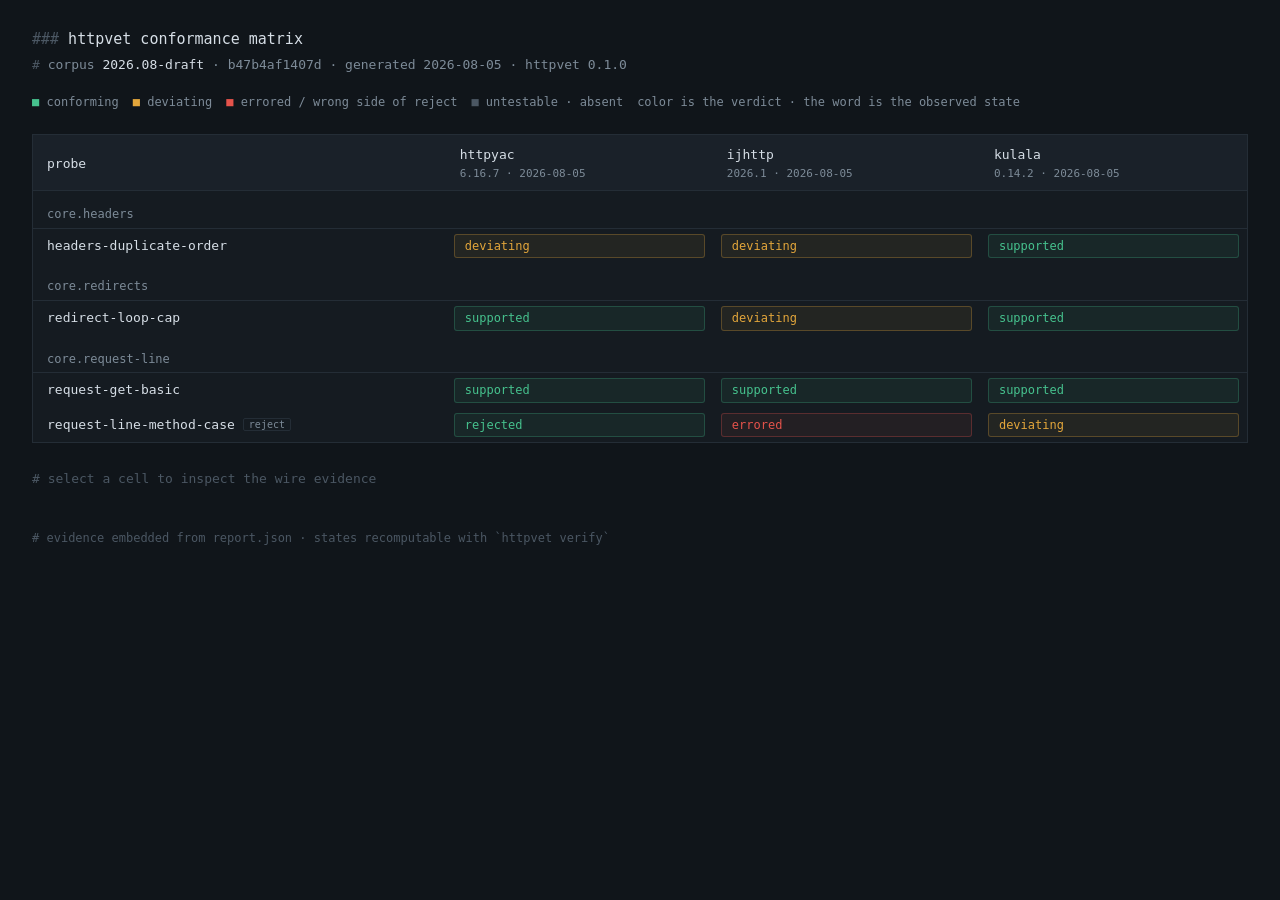
==== index.html @ 627a7621 "Seed results browser: static conformance matrix Generated by 'httpvet matrix' from three client repo" ====
<!doctype html>
<html lang="en">
<head>
<meta charset="utf-8">
<meta name="viewport" content="width=device-width, initial-scale=1">
<title>httpvet · conformance matrix</title>
<style>
  :root {
    --bg: #10151a;
    --panel: #151b21;
    --panel-2: #1a2129;
    --line: #242d36;
    --text: #d6dee6;
    --muted: #7d8b98;
    --faint: #4b5763;
    --ok: #46c28e;
    --warn: #e3a63b;
    --bad: #e5534b;
    --t-method: #8cc7ff;
    --t-target: #c9b3ff;
    --t-hname: #7fd4c1;
    --t-body: #e8c77d;
    --mono: ui-monospace, "SF Mono", SFMono-Regular, Menlo, Consolas, monospace;
  }
  * { box-sizing: border-box; margin: 0; padding: 0; }
  html { background: var(--bg); }
  body {
    font-family: var(--mono);
    font-size: 13px;
    line-height: 1.55;
    color: var(--text);
    padding: 28px 32px 64px;
    max-width: 1280px;
    margin: 0 auto;
  }

  /* masthead speaks .http */
  .mast { margin-bottom: 4px; font-size: 15px; }
  .mast .h { color: var(--faint); }
  .meta { color: var(--muted); margin-bottom: 18px; }
  .meta .h { color: var(--faint); }
  .meta b { color: var(--text); font-weight: 500; }

  .legend { display: flex; flex-wrap: wrap; gap: 14px; color: var(--muted); margin-bottom: 22px; font-size: 12px; }
  .legend .chip::before { content: "■ "; }
  .legend .c-ok::before   { color: var(--ok); }
  .legend .c-warn::before { color: var(--warn); }
  .legend .c-bad::before  { color: var(--bad); }
  .legend .c-mut::before  { color: var(--faint); }

  /* matrix */
  .matrix-wrap { overflow-x: auto; border: 1px solid var(--line); background: var(--panel); }
  table { border-collapse: collapse; width: 100%; min-width: 560px; }
  thead th {
    position: sticky; top: 0; z-index: 2;
    background: var(--panel-2);
    text-align: left; font-weight: 500;
    padding: 10px 14px 8px;
    border-bottom: 1px solid var(--line);
    white-space: nowrap;
  }
  thead .cv { display: block; color: var(--muted); font-weight: 400; font-size: 11px; }
  th.probe-col { width: 34%; }
  tbody th { text-align: left; font-weight: 400; padding: 7px 14px; white-space: nowrap; }
  tr.area th {
    color: var(--muted); font-size: 12px;
    padding-top: 14px; padding-bottom: 4px;
    border-bottom: 1px solid var(--line);
  }
  tr.probe:hover td, tr.probe:hover th { background: var(--panel-2); }
  tr.probe th .tag {
    color: var(--muted); border: 1px solid var(--line);
    font-size: 10px; padding: 0 5px; margin-left: 8px; border-radius: 2px;
    vertical-align: 1px;
  }
  td { padding: 5px 8px; }
  td.absent { color: var(--faint); padding-left: 22px; }

  .cell {
    font: inherit; font-size: 12px;
    background: none; border: 1px solid transparent; border-radius: 3px;
    padding: 2px 10px; cursor: pointer; width: 100%; text-align: left;
  }
  .cell.v-ok   { color: var(--ok);   background: rgba(70,194,142,.07); border-color: rgba(70,194,142,.25); }
  .cell.v-warn { color: var(--warn); background: rgba(227,166,59,.07); border-color: rgba(227,166,59,.28); }
  .cell.v-bad  { color: var(--bad);  background: rgba(229,83,75,.07);  border-color: rgba(229,83,75,.28); }
  .cell.v-mut  { color: var(--muted); border-color: var(--line); }
  .cell:hover { border-color: var(--muted); }
  .cell:focus-visible, .cell.selected { outline: 1.5px solid var(--text); outline-offset: 1px; }

  /* detail */
  #detail { margin-top: 26px; }
  #detail .hint { color: var(--faint); }
  .d-head { font-size: 15px; margin-bottom: 2px; }
  .d-head .h { color: var(--faint); }
  .d-head .st-ok { color: var(--ok); } .d-head .st-warn { color: var(--warn); } .d-head .st-bad { color: var(--bad); }
  .d-meta { color: var(--muted); margin-bottom: 14px; }
  .d-meta .h { color: var(--faint); }
  .d-reason { color: var(--muted); margin-bottom: 12px; }

  .checks { list-style: none; margin-bottom: 16px; }
  .checks li { padding: 1px 0; }
  .checks .ok::before   { content: "✓ "; color: var(--ok); }
  .checks .fail::before { content: "✗ "; color: var(--bad); }
  .checks .anchor { color: var(--text); font-weight: 500; }
  .checks .msg { color: var(--muted); }
  .checks li.fail .msg { color: var(--text); }

  .x-label { color: var(--muted); font-size: 12px; margin: 14px 0 4px; }
  .x-label .dir { color: var(--text); }
  pre.wire {
    background: var(--bg); border: 1px solid var(--line); border-radius: 3px;
    padding: 10px 12px; overflow-x: auto; line-height: 1.5;
    white-space: pre; font-family: var(--mono); font-size: 12.5px;
  }
  pre.wire.rx { color: var(--muted); }
  .k-method  { color: var(--t-method); }
  .k-target  { color: var(--t-target); }
  .k-version { color: var(--muted); }
  .k-hname   { color: var(--t-hname); }
  .k-body    { color: var(--t-body); }
  .ctl { color: var(--faint); }

  details { margin-top: 12px; }
  summary { cursor: pointer; color: var(--muted); font-size: 12px; }
  summary:hover { color: var(--text); }
  details pre {
    background: var(--bg); border: 1px solid var(--line); border-radius: 3px;
    padding: 10px 12px; margin-top: 6px; overflow-x: auto;
    white-space: pre-wrap; word-break: break-word; color: var(--muted); font-size: 12px;
  }
  .notes { color: var(--muted); font-size: 12px; margin-top: 10px; }
  .notes li { list-style: none; }
  .notes li::before { content: "· "; }

  footer { margin-top: 40px; color: var(--faint); font-size: 12px; }

  @media (max-width: 720px) {
    body { padding: 16px 12px 48px; }
    th.probe-col { width: auto; }
  }
  @media (prefers-reduced-motion: no-preference) {
    .cell { transition: border-color .12s ease; }
  }
</style>
</head>
<body>
<header>
  <p class="mast"><span class="h">###</span> httpvet conformance matrix</p>
  <p class="meta"><span class="h">#</span> corpus <b id="m-corpus"></b> · <span id="m-sha"></span> · generated <span id="m-date"></span> · httpvet <span id="m-kit"></span></p>
  <p class="legend">
    <span class="chip c-ok">conforming</span>
    <span class="chip c-warn">deviating</span>
    <span class="chip c-bad">errored / wrong side of reject</span>
    <span class="chip c-mut">untestable · absent</span>
    <span>color is the verdict · the word is the observed state</span>
  </p>
</header>
<main>
  <div class="matrix-wrap"><table id="matrix" aria-label="conformance matrix"></table></div>
  <section id="detail" aria-live="polite">
    <p class="hint"># select a cell to inspect the wire evidence</p>
  </section>
</main>
<footer><span>#</span> evidence embedded from report.json · states recomputable with `httpvet verify`</footer>

<script>const DATA = {"kit":"0.1.0","generated":"2026-08-05","corpus":{"version":"2026.08-draft","sha256":"b47b4af1407d4b408da3e07c4059b8ecf632c9ed716732efb98f47995e09872d"},"clients":[{"id":"httpyac","version":"6.16.7","runDate":"2026-08-05","host":"darwin/arm64"},{"id":"ijhttp","version":"2026.1","runDate":"2026-08-05","host":"darwin/arm64"},{"id":"kulala","version":"0.14.2","runDate":"2026-08-05","host":"darwin/arm64"}],"areas":[{"name":"core.headers","probes":[{"id":"headers-duplicate-order","class":"behavioral","spec":["core.headers#duplicates"],"cells":[{"state":"deviating","ok":false,"exit":0,"durationMs":198,"checks":[{"spec":"core.headers#duplicates","pass":false,"msg":"expected [\"X-Dup\", \"X-DUP\"], got [\"x-dup\"]"},{"spec":"core.headers#duplicates","pass":false,"msg":"expected [\"1\", \"2\"], got [\"2\"]"}],"stdout":"\n1 requests processed (1 succeeded)\n","exchanges":[{"conn":0,"tx":[{"t":"GET","k":"method"},{"t":" "},{"t":"/dup","k":"target"},{"t":" "},{"t":"HTTP/1.1","k":"version"},{"t":"\r\n"},{"t":"user-agent","k":"hname"},{"t":": "},{"t":"httpyac","k":"hvalue"},{"t":"\r\n"},{"t":"x-dup","k":"hname"},{"t":": "},{"t":"2","k":"hvalue"},{"t":"\r\n"},{"t":"accept","k":"hname"},{"t":": "},{"t":"*/*","k":"hvalue"},{"t":"\r\n"},{"t":"accept-encoding","k":"hname"},{"t":": "},{"t":"gzip, deflate, br","k":"hvalue"},{"t":"\r\n"},{"t":"Host","k":"hname"},{"t":": "},{"t":"probe.invalid","k":"hvalue"},{"t":"\r\n"},{"t":"Connection","k":"hname"},{"t":": "},{"t":"keep-alive","k":"hvalue"},{"t":"\r\n\r\n"}],"rx":"HTTP/1.1 200 OK\r\nContent-Type: text/plain\r\nContent-Length: 2\r\nConnection: close\r\n\r\nok"}]},{"state":"deviating","ok":false,"exit":0,"durationMs":2861,"checks":[{"spec":"core.headers#duplicates","pass":false,"msg":"expected [\"X-Dup\", \"X-DUP\"], got [\"X-DUP\"]"},{"spec":"core.headers#duplicates","pass":false,"msg":"expected [\"1\", \"2\"], got [\"2\"]"}],"stdout":"┌─────────────────────────────────────────────────────────────────────────────┐\n│                      Running IntelliJ HTTP Client with                      │\n├────────────────────────┬────────────────────────────────────────────────────┤\n│         Files          │ probe.http                                         │\n├────────────────────────┼────────────────────────────────────────────────────┤\n│   Public Environment   │                                                    │\n├────────────────────────┼────────────────────────────────────────────────────┤\n│  Private Environment   │                                                    │\n└────────────────────────┴────────────────────────────────────────────────────┘\n  0%  ━━━━━━━━━━━━━━━━━━━━━━━━━━━━━━━━━━━━━━━━━━━━━━━           0/1  Running...\rRequest '#1' GET http://probe.invalid/dup\n  0%  ━━━━━━━━━━━━━━━━━━━━━━━━━━━━━━━━━━━━━━━━━━━━━━━           0/1  Running...\r  0%  ━━━━━━━━━━━━━━━━━━━━━━━━━━━━━━━━━━━━━━━━━━━━━━━           0/1  Running...\r  0%  ━━━━━━━━━━━━━━━━━━━━━━━━━━━━━━━━━━━━━━━━━━━━━━━           0/1  Running...\r= request =\u003e\n  0%  ━━━━━━━━━━━━━━━━━━━━━━━━━━━━━━━━━━━━━━━━━━━━━━━           0/1  Running...\rGET http://probe.invalid/dup\nX-Dup: 1\nX-DUP: 2\nUser-Agent: IntelliJ HTTP Client/CLI 2026.1\nAccept-Encoding: br, deflate, gzip, x-gzip\nAccept: */*\n\n###\n  0%  ━━━━━━━━━━━━━━━━━━━━━━━━━━━━━━━━━━━━━━━━━━━━━━━           0/1  Running...\r\u003c= response =\n  0%  ━━━━━━━━━━━━━━━━━━━━━━━━━━━━━━━━━━━━━━━━━━━━━━━           0/1  Running...\rHTTP/1.1 200 OK\nContent-Type: text/plain\nContent-Length: 2\nConnection: close\n  0%  ━━━━━━━━━━━━━━━━━━━━━━━━━━━━━━━━━━━━━━━━━━━━━━━           0/1  Running...\r  0%  ━━━━━━━━━━━━━━━━━━━━━━━━━━━━━━━━━━━━━━━━━━━━━━━           0/1  Running...\rok\n  0%  ━━━━━━━━━━━━━━━━━━━━━━━━━━━━━━━━━━━━━━━━━━━━━━━           0/1  Running...\r  0%  ━━━━━━━━━━━━━━━━━━━━━━━━━━━━━━━━━━━━━━━━━━━━━━━           0/1  Running...\rResponse code: 200 (OK); Time: 250ms (250 ms); Content length: 2 bytes (2 B)\n  0%  ━━━━━━━━━━━━━━━━━━━━━━━━━━━━━━━━━━━━━━━━━━━━━━━           0/1  Running...\r  0%  ━━━━━━━━━━━━━━━━━━━━━━━━━━━━━━━━━━━━━━━━━━━━━━━           0/1  Running...\r\n\n\n1 requests completed, 0 have failed tests\nRUN SUCCESSFUL\n","stderr":"WARNING: A terminally deprecated method in sun.misc.Unsafe has been called\nWARNING: sun.misc.Unsafe::allocateMemory has been called by io.netty.util.internal.PlatformDependent0$2 (file:/opt/homebrew/Caskroom/ijhttp/261.25134.95/ijhttp/lib/netty-common-4.2.0.RC2.jar)\nWARNING: Please consider reporting this to the maintainers of class io.netty.util.internal.PlatformDependent0$2\nWARNING: sun.misc.Unsafe::allocateMemory will be removed in a future release\n","exchanges":[{"conn":0,"tx":[{"t":"GET","k":"method"},{"t":" "},{"t":"/dup","k":"target"},{"t":" "},{"t":"HTTP/1.1","k":"version"},{"t":"\r\n"},{"t":"X-DUP","k":"hname"},{"t":": "},{"t":"2","k":"hvalue"},{"t":"\r\n"},{"t":"User-Agent","k":"hname"},{"t":": "},{"t":"IntelliJ HTTP Client/CLI 2026.1","k":"hvalue"},{"t":"\r\n"},{"t":"Accept-Encoding","k":"hname"},{"t":": "},{"t":"br, deflate, gzip, x-gzip","k":"hvalue"},{"t":"\r\n"},{"t":"Accept","k":"hname"},{"t":": "},{"t":"*/*","k":"hvalue"},{"t":"\r\n"},{"t":"host","k":"hname"},{"t":": "},{"t":"probe.invalid","k":"hvalue"},{"t":"\r\n\r\n"}],"rx":"HTTP/1.1 200 OK\r\nContent-Type: text/plain\r\nContent-Length: 2\r\nConnection: close\r\n\r\nok"}]},{"state":"supported","ok":true,"exit":0,"durationMs":256,"checks":[{"spec":"core.headers#duplicates","pass":true},{"spec":"core.headers#duplicates","pass":true}],"stdout":"Filepath: probe.http\nBlock name: REQUEST_001\nGET http://probe.invalid/dup\nHTTP/1.1 200 · 14ms\n\nHeaders\n────────────\ncontent-type: text/plain\ncontent-length: 2\nconnection: close\n\nResponse body\n─────────────\nok\n","exchanges":[{"conn":0,"tx":[{"t":"GET","k":"method"},{"t":" "},{"t":"/dup","k":"target"},{"t":" "},{"t":"HTTP/1.1","k":"version"},{"t":"\r\n"},{"t":"Host","k":"hname"},{"t":": "},{"t":"probe.invalid","k":"hvalue"},{"t":"\r\n"},{"t":"Accept","k":"hname"},{"t":": "},{"t":"*/*","k":"hvalue"},{"t":"\r\n"},{"t":"X-Dup","k":"hname"},{"t":": "},{"t":"1","k":"hvalue"},{"t":"\r\n"},{"t":"X-DUP","k":"hname"},{"t":": "},{"t":"2","k":"hvalue"},{"t":"\r\n"},{"t":"User-Agent","k":"hname"},{"t":": "},{"t":"kulala-core/0.31.1","k":"hvalue"},{"t":"\r\n\r\n"}],"rx":"HTTP/1.1 200 OK\r\nContent-Type: text/plain\r\nContent-Length: 2\r\nConnection: close\r\n\r\nok"}]}]}]},{"name":"core.redirects","probes":[{"id":"redirect-loop-cap","class":"behavioral","spec":["core.redirects#finite-cap","core.redirects#loop-error"],"cells":[{"state":"supported","ok":true,"exit":10,"durationMs":198,"checks":[{"spec":"core.redirects#finite-cap","pass":true},{"spec":"core.redirects#loop-error","pass":true}],"stdout":"\n---------------------\n\nGET http://probe.invalid/loop\n✖ Redirected 10 times. Aborting. (MaxRedirectsError: Redirected 10 times. Aborting. - Request._onResponseBase (/opt/homebrew/lib/node_modules/httpyac/node_modules/got/dist/source/core/index.js:859:35)\nMaxRedirectsError: Redirected 10 times. Aborting.\n    at Request._onResponseBase (/opt/homebrew/lib/node_modules/httpyac/node_modules/got/dist/source/core/index.js:859:35)\n    at Request._onResponse (/opt/homebrew/lib/node_modules/httpyac/node_modules/got/dist/source/core/index.js:948:24)\n✖ Redirected 10 times. Aborting. (MaxRedirectsError: Redirected 10 times. Aborting. - Request._onResponseBase (/opt/homebrew/lib/node_modules/httpyac/node_modules/got/dist/source/core/index.js:859:35)\nMaxRedirectsError: Redirected 10 times. Aborting.\n    at Request._onResponseBase (/opt/homebrew/lib/node_modules/httpyac/node_modules/got/dist/source/core/index.js:859:35)\n    at Request._onResponse (/opt/homebrew/lib/node_modules/httpyac/node_modules/got/dist/source/core/index.js:948:24)\n\n1 requests processed (1 errored)\n","stderr":"{\n  url: 'http://probe.invalid/loop',\n  protocol: 'HTTP',\n  method: 'GET',\n  headers: { Accept: '*/*', 'User-Agent': 'httpyac' },\n  options: {\n    cookieJar: CookieJar {\n      rejectPublicSuffixes: true,\n      enableLooseMode: false,\n      allowSpecialUseDomain: true,\n      prefixSecurity: 'silent',\n      store: [MemoryCookieStore]\n    },\n    hooks: { beforeRedirect: [Array], beforeRequest: [Array] }\n  },\n  proxy: undefined\n}\n","exchanges":[{"conn":0,"tx":[{"t":"GET","k":"method"},{"t":" "},{"t":"/loop","k":"target"},{"t":" "},{"t":"HTTP/1.1","k":"version"},{"t":"\r\n"},{"t":"user-agent","k":"hname"},{"t":": "},{"t":"httpyac","k":"hvalue"},{"t":"\r\n"},{"t":"accept","k":"hname"},{"t":": "},{"t":"*/*","k":"hvalue"},{"t":"\r\n"},{"t":"accept-encoding","k":"hname"},{"t":": "},{"t":"gzip, deflate, br","k":"hvalue"},{"t":"\r\n"},{"t":"Host","k":"hname"},{"t":": "},{"t":"probe.invalid","k":"hvalue"},{"t":"\r\n"},{"t":"Connection","k":"hname"},{"t":": "},{"t":"keep-alive","k":"hvalue"},{"t":"\r\n\r\n"}],"rx":"HTTP/1.1 302 Found\r\nLocation: http://probe.invalid/loop\r\nContent-Length: 0\r\n\r\n"},{"conn":0,"tx":[{"t":"GET","k":"method"},{"t":" "},{"t":"/loop","k":"target"},{"t":" "},{"t":"HTTP/1.1","k":"version"},{"t":"\r\n"},{"t":"user-agent","k":"hname"},{"t":": "},{"t":"httpyac","k":"hvalue"},{"t":"\r\n"},{"t":"accept","k":"hname"},{"t":": "},{"t":"*/*","k":"hvalue"},{"t":"\r\n"},{"t":"accept-encoding","k":"hname"},{"t":": "},{"t":"gzip, deflate, br","k":"hvalue"},{"t":"\r\n"},{"t":"Host","k":"hname"},{"t":": "},{"t":"probe.invalid","k":"hvalue"},{"t":"\r\n"},{"t":"Connection","k":"hname"},{"t":": "},{"t":"keep-alive","k":"hvalue"},{"t":"\r\n\r\n"}],"rx":"HTTP/1.1 302 Found\r\nLocation: http://probe.invalid/loop\r\nContent-Length: 0\r\n\r\n"},{"conn":0,"tx":[{"t":"GET","k":"method"},{"t":" "},{"t":"/loop","k":"target"},{"t":" "},{"t":"HTTP/1.1","k":"version"},{"t":"\r\n"},{"t":"user-agent","k":"hname"},{"t":": "},{"t":"httpyac","k":"hvalue"},{"t":"\r\n"},{"t":"accept","k":"hname"},{"t":": "},{"t":"*/*","k":"hvalue"},{"t":"\r\n"},{"t":"accept-encoding","k":"hname"},{"t":": "},{"t":"gzip, deflate, br","k":"hvalue"},{"t":"\r\n"},{"t":"Host","k":"hname"},{"t":": "},{"t":"probe.invalid","k":"hvalue"},{"t":"\r\n"},{"t":"Connection","k":"hname"},{"t":": "},{"t":"keep-alive","k":"hvalue"},{"t":"\r\n\r\n"}],"rx":"HTTP/1.1 302 Found\r\nLocation: http://probe.invalid/loop\r\nContent-Length: 0\r\n\r\n"},{"conn":0,"tx":[{"t":"GET","k":"method"},{"t":" "},{"t":"/loop","k":"target"},{"t":" "},{"t":"HTTP/1.1","k":"version"},{"t":"\r\n"},{"t":"user-agent","k":"hname"},{"t":": "},{"t":"httpyac","k":"hvalue"},{"t":"\r\n"},{"t":"accept","k":"hname"},{"t":": "},{"t":"*/*","k":"hvalue"},{"t":"\r\n"},{"t":"accept-encoding","k":"hname"},{"t":": "},{"t":"gzip, deflate, br","k":"hvalue"},{"t":"\r\n"},{"t":"Host","k":"hname"},{"t":": "},{"t":"probe.invalid","k":"hvalue"},{"t":"\r\n"},{"t":"Connection","k":"hname"},{"t":": "},{"t":"keep-alive","k":"hvalue"},{"t":"\r\n\r\n"}],"rx":"HTTP/1.1 302 Found\r\nLocation: http://probe.invalid/loop\r\nContent-Length: 0\r\n\r\n"},{"conn":0,"tx":[{"t":"GET","k":"method"},{"t":" "},{"t":"/loop","k":"target"},{"t":" "},{"t":"HTTP/1.1","k":"version"},{"t":"\r\n"},{"t":"user-agent","k":"hname"},{"t":": "},{"t":"httpyac","k":"hvalue"},{"t":"\r\n"},{"t":"accept","k":"hname"},{"t":": "},{"t":"*/*","k":"hvalue"},{"t":"\r\n"},{"t":"accept-encoding","k":"hname"},{"t":": "},{"t":"gzip, deflate, br","k":"hvalue"},{"t":"\r\n"},{"t":"Host","k":"hname"},{"t":": "},{"t":"probe.invalid","k":"hvalue"},{"t":"\r\n"},{"t":"Connection","k":"hname"},{"t":": "},{"t":"keep-alive","k":"hvalue"},{"t":"\r\n\r\n"}],"rx":"HTTP/1.1 302 Found\r\nLocation: http://probe.invalid/loop\r\nContent-Length: 0\r\n\r\n"},{"conn":0,"tx":[{"t":"GET","k":"method"},{"t":" "},{"t":"/loop","k":"target"},{"t":" "},{"t":"HTTP/1.1","k":"version"},{"t":"\r\n"},{"t":"user-agent","k":"hname"},{"t":": "},{"t":"httpyac","k":"hvalue"},{"t":"\r\n"},{"t":"accept","k":"hname"},{"t":": "},{"t":"*/*","k":"hvalue"},{"t":"\r\n"},{"t":"accept-encoding","k":"hname"},{"t":": "},{"t":"gzip, deflate, br","k":"hvalue"},{"t":"\r\n"},{"t":"Host","k":"hname"},{"t":": "},{"t":"probe.invalid","k":"hvalue"},{"t":"\r\n"},{"t":"Connection","k":"hname"},{"t":": "},{"t":"keep-alive","k":"hvalue"},{"t":"\r\n\r\n"}],"rx":"HTTP/1.1 302 Found\r\nLocation: http://probe.invalid/loop\r\nContent-Length: 0\r\n\r\n"},{"conn":0,"tx":[{"t":"GET","k":"method"},{"t":" "},{"t":"/loop","k":"target"},{"t":" "},{"t":"HTTP/1.1","k":"version"},{"t":"\r\n"},{"t":"user-agent","k":"hname"},{"t":": "},{"t":"httpyac","k":"hvalue"},{"t":"\r\n"},{"t":"accept","k":"hname"},{"t":": "},{"t":"*/*","k":"hvalue"},{"t":"\r\n"},{"t":"accept-encoding","k":"hname"},{"t":": "},{"t":"gzip, deflate, br","k":"hvalue"},{"t":"\r\n"},{"t":"Host","k":"hname"},{"t":": "},{"t":"probe.invalid","k":"hvalue"},{"t":"\r\n"},{"t":"Connection","k":"hname"},{"t":": "},{"t":"keep-alive","k":"hvalue"},{"t":"\r\n\r\n"}],"rx":"HTTP/1.1 302 Found\r\nLocation: http://probe.invalid/loop\r\nContent-Length: 0\r\n\r\n"},{"conn":0,"tx":[{"t":"GET","k":"method"},{"t":" "},{"t":"/loop","k":"target"},{"t":" "},{"t":"HTTP/1.1","k":"version"},{"t":"\r\n"},{"t":"user-agent","k":"hname"},{"t":": "},{"t":"httpyac","k":"hvalue"},{"t":"\r\n"},{"t":"accept","k":"hname"},{"t":": "},{"t":"*/*","k":"hvalue"},{"t":"\r\n"},{"t":"accept-encoding","k":"hname"},{"t":": "},{"t":"gzip, deflate, br","k":"hvalue"},{"t":"\r\n"},{"t":"Host","k":"hname"},{"t":": "},{"t":"probe.invalid","k":"hvalue"},{"t":"\r\n"},{"t":"Connection","k":"hname"},{"t":": "},{"t":"keep-alive","k":"hvalue"},{"t":"\r\n\r\n"}],"rx":"HTTP/1.1 302 Found\r\nLocation: http://probe.invalid/loop\r\nContent-Length: 0\r\n\r\n"},{"conn":0,"tx":[{"t":"GET","k":"method"},{"t":" "},{"t":"/loop","k":"target"},{"t":" "},{"t":"HTTP/1.1","k":"version"},{"t":"\r\n"},{"t":"user-agent","k":"hname"},{"t":": "},{"t":"httpyac","k":"hvalue"},{"t":"\r\n"},{"t":"accept","k":"hname"},{"t":": "},{"t":"*/*","k":"hvalue"},{"t":"\r\n"},{"t":"accept-encoding","k":"hname"},{"t":": "},{"t":"gzip, deflate, br","k":"hvalue"},{"t":"\r\n"},{"t":"Host","k":"hname"},{"t":": "},{"t":"probe.invalid","k":"hvalue"},{"t":"\r\n"},{"t":"Connection","k":"hname"},{"t":": "},{"t":"keep-alive","k":"hvalue"},{"t":"\r\n\r\n"}],"rx":"HTTP/1.1 302 Found\r\nLocation: http://probe.invalid/loop\r\nContent-Length: 0\r\n\r\n"},{"conn":0,"tx":[{"t":"GET","k":"method"},{"t":" "},{"t":"/loop","k":"target"},{"t":" "},{"t":"HTTP/1.1","k":"version"},{"t":"\r\n"},{"t":"user-agent","k":"hname"},{"t":": "},{"t":"httpyac","k":"hvalue"},{"t":"\r\n"},{"t":"accept","k":"hname"},{"t":": "},{"t":"*/*","k":"hvalue"},{"t":"\r\n"},{"t":"accept-encoding","k":"hname"},{"t":": "},{"t":"gzip, deflate, br","k":"hvalue"},{"t":"\r\n"},{"t":"Host","k":"hname"},{"t":": "},{"t":"probe.invalid","k":"hvalue"},{"t":"\r\n"},{"t":"Connection","k":"hname"},{"t":": "},{"t":"keep-alive","k":"hvalue"},{"t":"\r\n\r\n"}],"rx":"HTTP/1.1 302 Found\r\nLocation: http://probe.invalid/loop\r\nContent-Length: 0\r\n\r\n"},{"conn":0,"tx":[{"t":"GET","k":"method"},{"t":" "},{"t":"/loop","k":"target"},{"t":" "},{"t":"HTTP/1.1","k":"version"},{"t":"\r\n"},{"t":"user-agent","k":"hname"},{"t":": "},{"t":"httpyac","k":"hvalue"},{"t":"\r\n"},{"t":"accept","k":"hname"},{"t":": "},{"t":"*/*","k":"hvalue"},{"t":"\r\n"},{"t":"accept-encoding","k":"hname"},{"t":": "},{"t":"gzip, deflate, br","k":"hvalue"},{"t":"\r\n"},{"t":"Host","k":"hname"},{"t":": "},{"t":"probe.invalid","k":"hvalue"},{"t":"\r\n"},{"t":"Connection","k":"hname"},{"t":": "},{"t":"keep-alive","k":"hvalue"},{"t":"\r\n\r\n"}],"rx":"HTTP/1.1 302 Found\r\nLocation: http://probe.invalid/loop\r\nContent-Length: 0\r\n\r\n"}]},{"state":"deviating","ok":false,"exit":0,"durationMs":2765,"checks":[{"spec":"core.redirects#finite-cap","pass":true},{"spec":"core.redirects#loop-error","pass":false,"msg":"condition is false (False)"}],"stdout":"┌─────────────────────────────────────────────────────────────────────────────┐\n│                      Running IntelliJ HTTP Client with                      │\n├────────────────────────┬────────────────────────────────────────────────────┤\n│         Files          │ probe.http                                         │\n├────────────────────────┼────────────────────────────────────────────────────┤\n│   Public Environment   │                                                    │\n├────────────────────────┼────────────────────────────────────────────────────┤\n│  Private Environment   │                                                    │\n└────────────────────────┴────────────────────────────────────────────────────┘\n  0%  ━━━━━━━━━━━━━━━━━━━━━━━━━━━━━━━━━━━━━━━━━━━━━━━           0/1  Running...\rRequest '#1' GET http://probe.invalid/loop\n  0%  ━━━━━━━━━━━━━━━━━━━━━━━━━━━━━━━━━━━━━━━━━━━━━━━           0/1  Running...\r  0%  ━━━━━━━━━━━━━━━━━━━━━━━━━━━━━━━━━━━━━━━━━━━━━━━           0/1  Running...\r  0%  ━━━━━━━━━━━━━━━━━━━━━━━━━━━━━━━━━━━━━━━━━━━━━━━           0/1  Running...\r  0%  ━━━━━━━━━━━━━━━━━━━━━━━━━━━━━━━━━━━━━━━━━━━━━━━           0/1  Running...\r= request =\u003e\n  0%  ━━━━━━━━━━━━━━━━━━━━━━━━━━━━━━━━━━━━━━━━━━━━━━━           0/1  Running...\rGET http://probe.invalid/loop\nUser-Agent: IntelliJ HTTP Client/CLI 2026.1\nAccept-Encoding: br, deflate, gzip, x-gzip\nAccept: */*\n\n###\n  0%  ━━━━━━━━━━━━━━━━━━━━━━━━━━━━━━━━━━━━━━━━━━━━━━━           0/1  Running...\r\u003c= response =\n  0%  ━━━━━━━━━━━━━━━━━━━━━━━━━━━━━━━━━━━━━━━━━━━━━━━           0/1  Running...\rHTTP/1.1 302 Found\nLocation: http://probe.invalid/loop\nContent-Length: 0\n  0%  ━━━━━━━━━━━━━━━━━━━━━━━━━━━━━━━━━━━━━━━━━━━━━━━           0/1  Running...\r  0%  ━━━━━━━━━━━━━━━━━━━━━━━━━━━━━━━━━━━━━━━━━━━━━━━           0/1  Running...\r\u003cResponse body is empty\u003e\n  0%  ━━━━━━━━━━━━━━━━━━━━━━━━━━━━━━━━━━━━━━━━━━━━━━━           0/1  Running...\r  0%  ━━━━━━━━━━━━━━━━━━━━━━━━━━━━━━━━━━━━━━━━━━━━━━━           0/1  Running...\rResponse code: 302 (Found); Time: 208ms (208 ms); Content length: 0 bytes (0 B)\n  0%  ━━━━━━━━━━━━━━━━━━━━━━━━━━━━━━━━━━━━━━━━━━━━━━━           0/1  Running...\r  0%  ━━━━━━━━━━━━━━━━━━━━━━━━━━━━━━━━━━━━━━━━━━━━━━━           0/1  Running...\r\n\n\n1 requests completed, 0 have failed tests\nRUN SUCCESSFUL\n","stderr":"WARNING: A terminally deprecated method in sun.misc.Unsafe has been called\nWARNING: sun.misc.Unsafe::allocateMemory has been called by io.netty.util.internal.PlatformDependent0$2 (file:/opt/homebrew/Caskroom/ijhttp/261.25134.95/ijhttp/lib/netty-common-4.2.0.RC2.jar)\nWARNING: Please consider reporting this to the maintainers of class io.netty.util.internal.PlatformDependent0$2\nWARNING: sun.misc.Unsafe::allocateMemory will be removed in a future release\n","exchanges":[{"conn":0,"tx":[{"t":"GET","k":"method"},{"t":" "},{"t":"/loop","k":"target"},{"t":" "},{"t":"HTTP/1.1","k":"version"},{"t":"\r\n"},{"t":"User-Agent","k":"hname"},{"t":": "},{"t":"IntelliJ HTTP Client/CLI 2026.1","k":"hvalue"},{"t":"\r\n"},{"t":"Accept-Encoding","k":"hname"},{"t":": "},{"t":"br, deflate, gzip, x-gzip","k":"hvalue"},{"t":"\r\n"},{"t":"Accept","k":"hname"},{"t":": "},{"t":"*/*","k":"hvalue"},{"t":"\r\n"},{"t":"host","k":"hname"},{"t":": "},{"t":"probe.invalid","k":"hvalue"},{"t":"\r\n\r\n"}],"rx":"HTTP/1.1 302 Found\r\nLocation: http://probe.invalid/loop\r\nContent-Length: 0\r\n\r\n"},{"conn":0,"tx":[{"t":"GET","k":"method"},{"t":" "},{"t":"/loop","k":"target"},{"t":" "},{"t":"HTTP/1.1","k":"version"},{"t":"\r\n"},{"t":"User-Agent","k":"hname"},{"t":": "},{"t":"IntelliJ HTTP Client/CLI 2026.1","k":"hvalue"},{"t":"\r\n"},{"t":"Accept-Encoding","k":"hname"},{"t":": "},{"t":"br, deflate, gzip, x-gzip","k":"hvalue"},{"t":"\r\n"},{"t":"Accept","k":"hname"},{"t":": "},{"t":"*/*","k":"hvalue"},{"t":"\r\n"},{"t":"host","k":"hname"},{"t":": "},{"t":"probe.invalid","k":"hvalue"},{"t":"\r\n\r\n"}],"rx":"HTTP/1.1 302 Found\r\nLocation: http://probe.invalid/loop\r\nContent-Length: 0\r\n\r\n"},{"conn":0,"tx":[{"t":"GET","k":"method"},{"t":" "},{"t":"/loop","k":"target"},{"t":" "},{"t":"HTTP/1.1","k":"version"},{"t":"\r\n"},{"t":"User-Agent","k":"hname"},{"t":": "},{"t":"IntelliJ HTTP Client/CLI 2026.1","k":"hvalue"},{"t":"\r\n"},{"t":"Accept-Encoding","k":"hname"},{"t":": "},{"t":"br, deflate, gzip, x-gzip","k":"hvalue"},{"t":"\r\n"},{"t":"Accept","k":"hname"},{"t":": "},{"t":"*/*","k":"hvalue"},{"t":"\r\n"},{"t":"host","k":"hname"},{"t":": "},{"t":"probe.invalid","k":"hvalue"},{"t":"\r\n\r\n"}],"rx":"HTTP/1.1 302 Found\r\nLocation: http://probe.invalid/loop\r\nContent-Length: 0\r\n\r\n"},{"conn":0,"tx":[{"t":"GET","k":"method"},{"t":" "},{"t":"/loop","k":"target"},{"t":" "},{"t":"HTTP/1.1","k":"version"},{"t":"\r\n"},{"t":"User-Agent","k":"hname"},{"t":": "},{"t":"IntelliJ HTTP Client/CLI 2026.1","k":"hvalue"},{"t":"\r\n"},{"t":"Accept-Encoding","k":"hname"},{"t":": "},{"t":"br, deflate, gzip, x-gzip","k":"hvalue"},{"t":"\r\n"},{"t":"Accept","k":"hname"},{"t":": "},{"t":"*/*","k":"hvalue"},{"t":"\r\n"},{"t":"host","k":"hname"},{"t":": "},{"t":"probe.invalid","k":"hvalue"},{"t":"\r\n\r\n"}],"rx":"HTTP/1.1 302 Found\r\nLocation: http://probe.invalid/loop\r\nContent-Length: 0\r\n\r\n"},{"conn":0,"tx":[{"t":"GET","k":"method"},{"t":" "},{"t":"/loop","k":"target"},{"t":" "},{"t":"HTTP/1.1","k":"version"},{"t":"\r\n"},{"t":"User-Agent","k":"hname"},{"t":": "},{"t":"IntelliJ HTTP Client/CLI 2026.1","k":"hvalue"},{"t":"\r\n"},{"t":"Accept-Encoding","k":"hname"},{"t":": "},{"t":"br, deflate, gzip, x-gzip","k":"hvalue"},{"t":"\r\n"},{"t":"Accept","k":"hname"},{"t":": "},{"t":"*/*","k":"hvalue"},{"t":"\r\n"},{"t":"host","k":"hname"},{"t":": "},{"t":"probe.invalid","k":"hvalue"},{"t":"\r\n\r\n"}],"rx":"HTTP/1.1 302 Found\r\nLocation: http://probe.invalid/loop\r\nContent-Length: 0\r\n\r\n"},{"conn":0,"tx":[{"t":"GET","k":"method"},{"t":" "},{"t":"/loop","k":"target"},{"t":" "},{"t":"HTTP/1.1","k":"version"},{"t":"\r\n"},{"t":"User-Agent","k":"hname"},{"t":": "},{"t":"IntelliJ HTTP Client/CLI 2026.1","k":"hvalue"},{"t":"\r\n"},{"t":"Accept-Encoding","k":"hname"},{"t":": "},{"t":"br, deflate, gzip, x-gzip","k":"hvalue"},{"t":"\r\n"},{"t":"Accept","k":"hname"},{"t":": "},{"t":"*/*","k":"hvalue"},{"t":"\r\n"},{"t":"host","k":"hname"},{"t":": "},{"t":"probe.invalid","k":"hvalue"},{"t":"\r\n\r\n"}],"rx":"HTTP/1.1 302 Found\r\nLocation: http://probe.invalid/loop\r\nContent-Length: 0\r\n\r\n"},{"conn":0,"tx":[{"t":"GET","k":"method"},{"t":" "},{"t":"/loop","k":"target"},{"t":" "},{"t":"HTTP/1.1","k":"version"},{"t":"\r\n"},{"t":"User-Agent","k":"hname"},{"t":": "},{"t":"IntelliJ HTTP Client/CLI 2026.1","k":"hvalue"},{"t":"\r\n"},{"t":"Accept-Encoding","k":"hname"},{"t":": "},{"t":"br, deflate, gzip, x-gzip","k":"hvalue"},{"t":"\r\n"},{"t":"Accept","k":"hname"},{"t":": "},{"t":"*/*","k":"hvalue"},{"t":"\r\n"},{"t":"host","k":"hname"},{"t":": "},{"t":"probe.invalid","k":"hvalue"},{"t":"\r\n\r\n"}],"rx":"HTTP/1.1 302 Found\r\nLocation: http://probe.invalid/loop\r\nContent-Length: 0\r\n\r\n"},{"conn":0,"tx":[{"t":"GET","k":"method"},{"t":" "},{"t":"/loop","k":"target"},{"t":" "},{"t":"HTTP/1.1","k":"version"},{"t":"\r\n"},{"t":"User-Agent","k":"hname"},{"t":": "},{"t":"IntelliJ HTTP Client/CLI 2026.1","k":"hvalue"},{"t":"\r\n"},{"t":"Accept-Encoding","k":"hname"},{"t":": "},{"t":"br, deflate, gzip, x-gzip","k":"hvalue"},{"t":"\r\n"},{"t":"Accept","k":"hname"},{"t":": "},{"t":"*/*","k":"hvalue"},{"t":"\r\n"},{"t":"host","k":"hname"},{"t":": "},{"t":"probe.invalid","k":"hvalue"},{"t":"\r\n\r\n"}],"rx":"HTTP/1.1 302 Found\r\nLocation: http://probe.invalid/loop\r\nContent-Length: 0\r\n\r\n"},{"conn":0,"tx":[{"t":"GET","k":"method"},{"t":" "},{"t":"/loop","k":"target"},{"t":" "},{"t":"HTTP/1.1","k":"version"},{"t":"\r\n"},{"t":"User-Agent","k":"hname"},{"t":": "},{"t":"IntelliJ HTTP Client/CLI 2026.1","k":"hvalue"},{"t":"\r\n"},{"t":"Accept-Encoding","k":"hname"},{"t":": "},{"t":"br, deflate, gzip, x-gzip","k":"hvalue"},{"t":"\r\n"},{"t":"Accept","k":"hname"},{"t":": "},{"t":"*/*","k":"hvalue"},{"t":"\r\n"},{"t":"host","k":"hname"},{"t":": "},{"t":"probe.invalid","k":"hvalue"},{"t":"\r\n\r\n"}],"rx":"HTTP/1.1 302 Found\r\nLocation: http://probe.invalid/loop\r\nContent-Length: 0\r\n\r\n"},{"conn":0,"tx":[{"t":"GET","k":"method"},{"t":" "},{"t":"/loop","k":"target"},{"t":" "},{"t":"HTTP/1.1","k":"version"},{"t":"\r\n"},{"t":"User-Agent","k":"hname"},{"t":": "},{"t":"IntelliJ HTTP Client/CLI 2026.1","k":"hvalue"},{"t":"\r\n"},{"t":"Accept-Encoding","k":"hname"},{"t":": "},{"t":"br, deflate, gzip, x-gzip","k":"hvalue"},{"t":"\r\n"},{"t":"Accept","k":"hname"},{"t":": "},{"t":"*/*","k":"hvalue"},{"t":"\r\n"},{"t":"host","k":"hname"},{"t":": "},{"t":"probe.invalid","k":"hvalue"},{"t":"\r\n\r\n"}],"rx":"HTTP/1.1 302 Found\r\nLocation: http://probe.invalid/loop\r\nContent-Length: 0\r\n\r\n"},{"conn":0,"tx":[{"t":"GET","k":"method"},{"t":" "},{"t":"/loop","k":"target"},{"t":" "},{"t":"HTTP/1.1","k":"version"},{"t":"\r\n"},{"t":"User-Agent","k":"hname"},{"t":": "},{"t":"IntelliJ HTTP Client/CLI 2026.1","k":"hvalue"},{"t":"\r\n"},{"t":"Accept-Encoding","k":"hname"},{"t":": "},{"t":"br, deflate, gzip, x-gzip","k":"hvalue"},{"t":"\r\n"},{"t":"Accept","k":"hname"},{"t":": "},{"t":"*/*","k":"hvalue"},{"t":"\r\n"},{"t":"host","k":"hname"},{"t":": "},{"t":"probe.invalid","k":"hvalue"},{"t":"\r\n\r\n"}],"rx":"HTTP/1.1 302 Found\r\nLocation: http://probe.invalid/loop\r\nContent-Length: 0\r\n\r\n"},{"conn":0,"tx":[{"t":"GET","k":"method"},{"t":" "},{"t":"/loop","k":"target"},{"t":" "},{"t":"HTTP/1.1","k":"version"},{"t":"\r\n"},{"t":"User-Agent","k":"hname"},{"t":": "},{"t":"IntelliJ HTTP Client/CLI 2026.1","k":"hvalue"},{"t":"\r\n"},{"t":"Accept-Encoding","k":"hname"},{"t":": "},{"t":"br, deflate, gzip, x-gzip","k":"hvalue"},{"t":"\r\n"},{"t":"Accept","k":"hname"},{"t":": "},{"t":"*/*","k":"hvalue"},{"t":"\r\n"},{"t":"host","k":"hname"},{"t":": "},{"t":"probe.invalid","k":"hvalue"},{"t":"\r\n\r\n"}],"rx":"HTTP/1.1 302 Found\r\nLocation: http://probe.invalid/loop\r\nContent-Length: 0\r\n\r\n"},{"conn":0,"tx":[{"t":"GET","k":"method"},{"t":" "},{"t":"/loop","k":"target"},{"t":" "},{"t":"HTTP/1.1","k":"version"},{"t":"\r\n"},{"t":"User-Agent","k":"hname"},{"t":": "},{"t":"IntelliJ HTTP Client/CLI 2026.1","k":"hvalue"},{"t":"\r\n"},{"t":"Accept-Encoding","k":"hname"},{"t":": "},{"t":"br, deflate, gzip, x-gzip","k":"hvalue"},{"t":"\r\n"},{"t":"Accept","k":"hname"},{"t":": "},{"t":"*/*","k":"hvalue"},{"t":"\r\n"},{"t":"host","k":"hname"},{"t":": "},{"t":"probe.invalid","k":"hvalue"},{"t":"\r\n\r\n"}],"rx":"HTTP/1.1 302 Found\r\nLocation: http://probe.invalid/loop\r\nContent-Length: 0\r\n\r\n"},{"conn":0,"tx":[{"t":"GET","k":"method"},{"t":" "},{"t":"/loop","k":"target"},{"t":" "},{"t":"HTTP/1.1","k":"version"},{"t":"\r\n"},{"t":"User-Agent","k":"hname"},{"t":": "},{"t":"IntelliJ HTTP Client/CLI 2026.1","k":"hvalue"},{"t":"\r\n"},{"t":"Accept-Encoding","k":"hname"},{"t":": "},{"t":"br, deflate, gzip, x-gzip","k":"hvalue"},{"t":"\r\n"},{"t":"Accept","k":"hname"},{"t":": "},{"t":"*/*","k":"hvalue"},{"t":"\r\n"},{"t":"host","k":"hname"},{"t":": "},{"t":"probe.invalid","k":"hvalue"},{"t":"\r\n\r\n"}],"rx":"HTTP/1.1 302 Found\r\nLocation: http://probe.invalid/loop\r\nContent-Length: 0\r\n\r\n"},{"conn":0,"tx":[{"t":"GET","k":"method"},{"t":" "},{"t":"/loop","k":"target"},{"t":" "},{"t":"HTTP/1.1","k":"version"},{"t":"\r\n"},{"t":"User-Agent","k":"hname"},{"t":": "},{"t":"IntelliJ HTTP Client/CLI 2026.1","k":"hvalue"},{"t":"\r\n"},{"t":"Accept-Encoding","k":"hname"},{"t":": "},{"t":"br, deflate, gzip, x-gzip","k":"hvalue"},{"t":"\r\n"},{"t":"Accept","k":"hname"},{"t":": "},{"t":"*/*","k":"hvalue"},{"t":"\r\n"},{"t":"host","k":"hname"},{"t":": "},{"t":"probe.invalid","k":"hvalue"},{"t":"\r\n\r\n"}],"rx":"HTTP/1.1 302 Found\r\nLocation: http://probe.invalid/loop\r\nContent-Length: 0\r\n\r\n"},{"conn":0,"tx":[{"t":"GET","k":"method"},{"t":" "},{"t":"/loop","k":"target"},{"t":" "},{"t":"HTTP/1.1","k":"version"},{"t":"\r\n"},{"t":"User-Agent","k":"hname"},{"t":": "},{"t":"IntelliJ HTTP Client/CLI 2026.1","k":"hvalue"},{"t":"\r\n"},{"t":"Accept-Encoding","k":"hname"},{"t":": "},{"t":"br, deflate, gzip, x-gzip","k":"hvalue"},{"t":"\r\n"},{"t":"Accept","k":"hname"},{"t":": "},{"t":"*/*","k":"hvalue"},{"t":"\r\n"},{"t":"host","k":"hname"},{"t":": "},{"t":"probe.invalid","k":"hvalue"},{"t":"\r\n\r\n"}],"rx":"HTTP/1.1 302 Found\r\nLocation: http://probe.invalid/loop\r\nContent-Length: 0\r\n\r\n"},{"conn":0,"tx":[{"t":"GET","k":"method"},{"t":" "},{"t":"/loop","k":"target"},{"t":" "},{"t":"HTTP/1.1","k":"version"},{"t":"\r\n"},{"t":"User-Agent","k":"hname"},{"t":": "},{"t":"IntelliJ HTTP Client/CLI 2026.1","k":"hvalue"},{"t":"\r\n"},{"t":"Accept-Encoding","k":"hname"},{"t":": "},{"t":"br, deflate, gzip, x-gzip","k":"hvalue"},{"t":"\r\n"},{"t":"Accept","k":"hname"},{"t":": "},{"t":"*/*","k":"hvalue"},{"t":"\r\n"},{"t":"host","k":"hname"},{"t":": "},{"t":"probe.invalid","k":"hvalue"},{"t":"\r\n\r\n"}],"rx":"HTTP/1.1 302 Found\r\nLocation: http://probe.invalid/loop\r\nContent-Length: 0\r\n\r\n"},{"conn":0,"tx":[{"t":"GET","k":"method"},{"t":" "},{"t":"/loop","k":"target"},{"t":" "},{"t":"HTTP/1.1","k":"version"},{"t":"\r\n"},{"t":"User-Agent","k":"hname"},{"t":": "},{"t":"IntelliJ HTTP Client/CLI 2026.1","k":"hvalue"},{"t":"\r\n"},{"t":"Accept-Encoding","k":"hname"},{"t":": "},{"t":"br, deflate, gzip, x-gzip","k":"hvalue"},{"t":"\r\n"},{"t":"Accept","k":"hname"},{"t":": "},{"t":"*/*","k":"hvalue"},{"t":"\r\n"},{"t":"host","k":"hname"},{"t":": "},{"t":"probe.invalid","k":"hvalue"},{"t":"\r\n\r\n"}],"rx":"HTTP/1.1 302 Found\r\nLocation: http://probe.invalid/loop\r\nContent-Length: 0\r\n\r\n"},{"conn":0,"tx":[{"t":"GET","k":"method"},{"t":" "},{"t":"/loop","k":"target"},{"t":" "},{"t":"HTTP/1.1","k":"version"},{"t":"\r\n"},{"t":"User-Agent","k":"hname"},{"t":": "},{"t":"IntelliJ HTTP Client/CLI 2026.1","k":"hvalue"},{"t":"\r\n"},{"t":"Accept-Encoding","k":"hname"},{"t":": "},{"t":"br, deflate, gzip, x-gzip","k":"hvalue"},{"t":"\r\n"},{"t":"Accept","k":"hname"},{"t":": "},{"t":"*/*","k":"hvalue"},{"t":"\r\n"},{"t":"host","k":"hname"},{"t":": "},{"t":"probe.invalid","k":"hvalue"},{"t":"\r\n\r\n"}],"rx":"HTTP/1.1 302 Found\r\nLocation: http://probe.invalid/loop\r\nContent-Length: 0\r\n\r\n"},{"conn":0,"tx":[{"t":"GET","k":"method"},{"t":" "},{"t":"/loop","k":"target"},{"t":" "},{"t":"HTTP/1.1","k":"version"},{"t":"\r\n"},{"t":"User-Agent","k":"hname"},{"t":": "},{"t":"IntelliJ HTTP Client/CLI 2026.1","k":"hvalue"},{"t":"\r\n"},{"t":"Accept-Encoding","k":"hname"},{"t":": "},{"t":"br, deflate, gzip, x-gzip","k":"hvalue"},{"t":"\r\n"},{"t":"Accept","k":"hname"},{"t":": "},{"t":"*/*","k":"hvalue"},{"t":"\r\n"},{"t":"host","k":"hname"},{"t":": "},{"t":"probe.invalid","k":"hvalue"},{"t":"\r\n\r\n"}],"rx":"HTTP/1.1 302 Found\r\nLocation: http://probe.invalid/loop\r\nContent-Length: 0\r\n\r\n"},{"conn":0,"tx":[{"t":"GET","k":"method"},{"t":" "},{"t":"/loop","k":"target"},{"t":" "},{"t":"HTTP/1.1","k":"version"},{"t":"\r\n"},{"t":"User-Agent","k":"hname"},{"t":": "},{"t":"IntelliJ HTTP Client/CLI 2026.1","k":"hvalue"},{"t":"\r\n"},{"t":"Accept-Encoding","k":"hname"},{"t":": "},{"t":"br, deflate, gzip, x-gzip","k":"hvalue"},{"t":"\r\n"},{"t":"Accept","k":"hname"},{"t":": "},{"t":"*/*","k":"hvalue"},{"t":"\r\n"},{"t":"host","k":"hname"},{"t":": "},{"t":"probe.invalid","k":"hvalue"},{"t":"\r\n\r\n"}],"rx":"HTTP/1.1 302 Found\r\nLocation: http://probe.invalid/loop\r\nContent-Length: 0\r\n\r\n"},{"conn":0,"tx":[{"t":"GET","k":"method"},{"t":" "},{"t":"/loop","k":"target"},{"t":" "},{"t":"HTTP/1.1","k":"version"},{"t":"\r\n"},{"t":"User-Agent","k":"hname"},{"t":": "},{"t":"IntelliJ HTTP Client/CLI 2026.1","k":"hvalue"},{"t":"\r\n"},{"t":"Accept-Encoding","k":"hname"},{"t":": "},{"t":"br, deflate, gzip, x-gzip","k":"hvalue"},{"t":"\r\n"},{"t":"Accept","k":"hname"},{"t":": "},{"t":"*/*","k":"hvalue"},{"t":"\r\n"},{"t":"host","k":"hname"},{"t":": "},{"t":"probe.invalid","k":"hvalue"},{"t":"\r\n\r\n"}],"rx":"HTTP/1.1 302 Found\r\nLocation: http://probe.invalid/loop\r\nContent-Length: 0\r\n\r\n"},{"conn":0,"tx":[{"t":"GET","k":"method"},{"t":" "},{"t":"/loop","k":"target"},{"t":" "},{"t":"HTTP/1.1","k":"version"},{"t":"\r\n"},{"t":"User-Agent","k":"hname"},{"t":": "},{"t":"IntelliJ HTTP Client/CLI 2026.1","k":"hvalue"},{"t":"\r\n"},{"t":"Accept-Encoding","k":"hname"},{"t":": "},{"t":"br, deflate, gzip, x-gzip","k":"hvalue"},{"t":"\r\n"},{"t":"Accept","k":"hname"},{"t":": "},{"t":"*/*","k":"hvalue"},{"t":"\r\n"},{"t":"host","k":"hname"},{"t":": "},{"t":"probe.invalid","k":"hvalue"},{"t":"\r\n\r\n"}],"rx":"HTTP/1.1 302 Found\r\nLocation: http://probe.invalid/loop\r\nContent-Length: 0\r\n\r\n"},{"conn":0,"tx":[{"t":"GET","k":"method"},{"t":" "},{"t":"/loop","k":"target"},{"t":" "},{"t":"HTTP/1.1","k":"version"},{"t":"\r\n"},{"t":"User-Agent","k":"hname"},{"t":": "},{"t":"IntelliJ HTTP Client/CLI 2026.1","k":"hvalue"},{"t":"\r\n"},{"t":"Accept-Encoding","k":"hname"},{"t":": "},{"t":"br, deflate, gzip, x-gzip","k":"hvalue"},{"t":"\r\n"},{"t":"Accept","k":"hname"},{"t":": "},{"t":"*/*","k":"hvalue"},{"t":"\r\n"},{"t":"host","k":"hname"},{"t":": "},{"t":"probe.invalid","k":"hvalue"},{"t":"\r\n\r\n"}],"rx":"HTTP/1.1 302 Found\r\nLocation: http://probe.invalid/loop\r\nContent-Length: 0\r\n\r\n"},{"conn":0,"tx":[{"t":"GET","k":"method"},{"t":" "},{"t":"/loop","k":"target"},{"t":" "},{"t":"HTTP/1.1","k":"version"},{"t":"\r\n"},{"t":"User-Agent","k":"hname"},{"t":": "},{"t":"IntelliJ HTTP Client/CLI 2026.1","k":"hvalue"},{"t":"\r\n"},{"t":"Accept-Encoding","k":"hname"},{"t":": "},{"t":"br, deflate, gzip, x-gzip","k":"hvalue"},{"t":"\r\n"},{"t":"Accept","k":"hname"},{"t":": "},{"t":"*/*","k":"hvalue"},{"t":"\r\n"},{"t":"host","k":"hname"},{"t":": "},{"t":"probe.invalid","k":"hvalue"},{"t":"\r\n\r\n"}],"rx":"HTTP/1.1 302 Found\r\nLocation: http://probe.invalid/loop\r\nContent-Length: 0\r\n\r\n"},{"conn":0,"tx":[{"t":"GET","k":"method"},{"t":" "},{"t":"/loop","k":"target"},{"t":" "},{"t":"HTTP/1.1","k":"version"},{"t":"\r\n"},{"t":"User-Agent","k":"hname"},{"t":": "},{"t":"IntelliJ HTTP Client/CLI 2026.1","k":"hvalue"},{"t":"\r\n"},{"t":"Accept-Encoding","k":"hname"},{"t":": "},{"t":"br, deflate, gzip, x-gzip","k":"hvalue"},{"t":"\r\n"},{"t":"Accept","k":"hname"},{"t":": "},{"t":"*/*","k":"hvalue"},{"t":"\r\n"},{"t":"host","k":"hname"},{"t":": "},{"t":"probe.invalid","k":"hvalue"},{"t":"\r\n\r\n"}],"rx":"HTTP/1.1 302 Found\r\nLocation: http://probe.invalid/loop\r\nContent-Length: 0\r\n\r\n"}]},{"state":"supported","ok":true,"exit":1,"durationMs":201,"checks":[{"spec":"core.redirects#finite-cap","pass":true},{"spec":"core.redirects#loop-error","pass":true}],"stdout":"Filepath: probe.http\nBlock name: REQUEST_001\nGET REQUEST_001\nError: Maximum redirects (10) exceeded\n","exchanges":[{"conn":0,"tx":[{"t":"GET","k":"method"},{"t":" "},{"t":"/loop","k":"target"},{"t":" "},{"t":"HTTP/1.1","k":"version"},{"t":"\r\n"},{"t":"Host","k":"hname"},{"t":": "},{"t":"probe.invalid","k":"hvalue"},{"t":"\r\n"},{"t":"Accept","k":"hname"},{"t":": "},{"t":"*/*","k":"hvalue"},{"t":"\r\n"},{"t":"User-Agent","k":"hname"},{"t":": "},{"t":"kulala-core/0.31.1","k":"hvalue"},{"t":"\r\n\r\n"}],"rx":"HTTP/1.1 302 Found\r\nLocation: http://probe.invalid/loop\r\nContent-Length: 0\r\n\r\n"},{"conn":1,"tx":[{"t":"GET","k":"method"},{"t":" "},{"t":"/loop","k":"target"},{"t":" "},{"t":"HTTP/1.1","k":"version"},{"t":"\r\n"},{"t":"Host","k":"hname"},{"t":": "},{"t":"probe.invalid","k":"hvalue"},{"t":"\r\n"},{"t":"Accept","k":"hname"},{"t":": "},{"t":"*/*","k":"hvalue"},{"t":"\r\n"},{"t":"User-Agent","k":"hname"},{"t":": "},{"t":"kulala-core/0.31.1","k":"hvalue"},{"t":"\r\n\r\n"}],"rx":"HTTP/1.1 302 Found\r\nLocation: http://probe.invalid/loop\r\nContent-Length: 0\r\n\r\n"},{"conn":2,"tx":[{"t":"GET","k":"method"},{"t":" "},{"t":"/loop","k":"target"},{"t":" "},{"t":"HTTP/1.1","k":"version"},{"t":"\r\n"},{"t":"Host","k":"hname"},{"t":": "},{"t":"probe.invalid","k":"hvalue"},{"t":"\r\n"},{"t":"Accept","k":"hname"},{"t":": "},{"t":"*/*","k":"hvalue"},{"t":"\r\n"},{"t":"User-Agent","k":"hname"},{"t":": "},{"t":"kulala-core/0.31.1","k":"hvalue"},{"t":"\r\n\r\n"}],"rx":"HTTP/1.1 302 Found\r\nLocation: http://probe.invalid/loop\r\nContent-Length: 0\r\n\r\n"},{"conn":3,"tx":[{"t":"GET","k":"method"},{"t":" "},{"t":"/loop","k":"target"},{"t":" "},{"t":"HTTP/1.1","k":"version"},{"t":"\r\n"},{"t":"Host","k":"hname"},{"t":": "},{"t":"probe.invalid","k":"hvalue"},{"t":"\r\n"},{"t":"Accept","k":"hname"},{"t":": "},{"t":"*/*","k":"hvalue"},{"t":"\r\n"},{"t":"User-Agent","k":"hname"},{"t":": "},{"t":"kulala-core/0.31.1","k":"hvalue"},{"t":"\r\n\r\n"}],"rx":"HTTP/1.1 302 Found\r\nLocation: http://probe.invalid/loop\r\nContent-Length: 0\r\n\r\n"},{"conn":4,"tx":[{"t":"GET","k":"method"},{"t":" "},{"t":"/loop","k":"target"},{"t":" "},{"t":"HTTP/1.1","k":"version"},{"t":"\r\n"},{"t":"Host","k":"hname"},{"t":": "},{"t":"probe.invalid","k":"hvalue"},{"t":"\r\n"},{"t":"Accept","k":"hname"},{"t":": "},{"t":"*/*","k":"hvalue"},{"t":"\r\n"},{"t":"User-Agent","k":"hname"},{"t":": "},{"t":"kulala-core/0.31.1","k":"hvalue"},{"t":"\r\n\r\n"}],"rx":"HTTP/1.1 302 Found\r\nLocation: http://probe.invalid/loop\r\nContent-Length: 0\r\n\r\n"},{"conn":5,"tx":[{"t":"GET","k":"method"},{"t":" "},{"t":"/loop","k":"target"},{"t":" "},{"t":"HTTP/1.1","k":"version"},{"t":"\r\n"},{"t":"Host","k":"hname"},{"t":": "},{"t":"probe.invalid","k":"hvalue"},{"t":"\r\n"},{"t":"Accept","k":"hname"},{"t":": "},{"t":"*/*","k":"hvalue"},{"t":"\r\n"},{"t":"User-Agent","k":"hname"},{"t":": "},{"t":"kulala-core/0.31.1","k":"hvalue"},{"t":"\r\n\r\n"}],"rx":"HTTP/1.1 302 Found\r\nLocation: http://probe.invalid/loop\r\nContent-Length: 0\r\n\r\n"},{"conn":6,"tx":[{"t":"GET","k":"method"},{"t":" "},{"t":"/loop","k":"target"},{"t":" "},{"t":"HTTP/1.1","k":"version"},{"t":"\r\n"},{"t":"Host","k":"hname"},{"t":": "},{"t":"probe.invalid","k":"hvalue"},{"t":"\r\n"},{"t":"Accept","k":"hname"},{"t":": "},{"t":"*/*","k":"hvalue"},{"t":"\r\n"},{"t":"User-Agent","k":"hname"},{"t":": "},{"t":"kulala-core/0.31.1","k":"hvalue"},{"t":"\r\n\r\n"}],"rx":"HTTP/1.1 302 Found\r\nLocation: http://probe.invalid/loop\r\nContent-Length: 0\r\n\r\n"},{"conn":7,"tx":[{"t":"GET","k":"method"},{"t":" "},{"t":"/loop","k":"target"},{"t":" "},{"t":"HTTP/1.1","k":"version"},{"t":"\r\n"},{"t":"Host","k":"hname"},{"t":": "},{"t":"probe.invalid","k":"hvalue"},{"t":"\r\n"},{"t":"Accept","k":"hname"},{"t":": "},{"t":"*/*","k":"hvalue"},{"t":"\r\n"},{"t":"User-Agent","k":"hname"},{"t":": "},{"t":"kulala-core/0.31.1","k":"hvalue"},{"t":"\r\n\r\n"}],"rx":"HTTP/1.1 302 Found\r\nLocation: http://probe.invalid/loop\r\nContent-Length: 0\r\n\r\n"},{"conn":8,"tx":[{"t":"GET","k":"method"},{"t":" "},{"t":"/loop","k":"target"},{"t":" "},{"t":"HTTP/1.1","k":"version"},{"t":"\r\n"},{"t":"Host","k":"hname"},{"t":": "},{"t":"probe.invalid","k":"hvalue"},{"t":"\r\n"},{"t":"Accept","k":"hname"},{"t":": "},{"t":"*/*","k":"hvalue"},{"t":"\r\n"},{"t":"User-Agent","k":"hname"},{"t":": "},{"t":"kulala-core/0.31.1","k":"hvalue"},{"t":"\r\n\r\n"}],"rx":"HTTP/1.1 302 Found\r\nLocation: http://probe.invalid/loop\r\nContent-Length: 0\r\n\r\n"},{"conn":9,"tx":[{"t":"GET","k":"method"},{"t":" "},{"t":"/loop","k":"target"},{"t":" "},{"t":"HTTP/1.1","k":"version"},{"t":"\r\n"},{"t":"Host","k":"hname"},{"t":": "},{"t":"probe.invalid","k":"hvalue"},{"t":"\r\n"},{"t":"Accept","k":"hname"},{"t":": "},{"t":"*/*","k":"hvalue"},{"t":"\r\n"},{"t":"User-Agent","k":"hname"},{"t":": "},{"t":"kulala-core/0.31.1","k":"hvalue"},{"t":"\r\n\r\n"}],"rx":"HTTP/1.1 302 Found\r\nLocation: http://probe.invalid/loop\r\nContent-Length: 0\r\n\r\n"},{"conn":10,"tx":[{"t":"GET","k":"method"},{"t":" "},{"t":"/loop","k":"target"},{"t":" "},{"t":"HTTP/1.1","k":"version"},{"t":"\r\n"},{"t":"Host","k":"hname"},{"t":": "},{"t":"probe.invalid","k":"hvalue"},{"t":"\r\n"},{"t":"Accept","k":"hname"},{"t":": "},{"t":"*/*","k":"hvalue"},{"t":"\r\n"},{"t":"User-Agent","k":"hname"},{"t":": "},{"t":"kulala-core/0.31.1","k":"hvalue"},{"t":"\r\n\r\n"}],"rx":"HTTP/1.1 302 Found\r\nLocation: http://probe.invalid/loop\r\nContent-Length: 0\r\n\r\n"}]}]}]},{"name":"core.request-line","probes":[{"id":"request-get-basic","class":"behavioral","spec":["core.request-line#method","core.request-line#target","core.request-line#default-version"],"cells":[{"state":"supported","ok":true,"exit":0,"durationMs":189,"checks":[{"spec":"core.request-line#method","pass":true},{"spec":"core.request-line#target","pass":true},{"spec":"core.request-line#default-version","pass":true},{"spec":"core.headers#emission","pass":true}],"stdout":"\n1 requests processed (1 succeeded)\n","exchanges":[{"conn":0,"tx":[{"t":"GET","k":"method"},{"t":" "},{"t":"/basic","k":"target"},{"t":" "},{"t":"HTTP/1.1","k":"version"},{"t":"\r\n"},{"t":"user-agent","k":"hname"},{"t":": "},{"t":"httpyac","k":"hvalue"},{"t":"\r\n"},{"t":"x-probe","k":"hname"},{"t":": "},{"t":"request-get-basic","k":"hvalue"},{"t":"\r\n"},{"t":"accept","k":"hname"},{"t":": "},{"t":"*/*","k":"hvalue"},{"t":"\r\n"},{"t":"accept-encoding","k":"hname"},{"t":": "},{"t":"gzip, deflate, br","k":"hvalue"},{"t":"\r\n"},{"t":"Host","k":"hname"},{"t":": "},{"t":"probe.invalid","k":"hvalue"},{"t":"\r\n"},{"t":"Connection","k":"hname"},{"t":": "},{"t":"keep-alive","k":"hvalue"},{"t":"\r\n\r\n"}],"rx":"HTTP/1.1 200 OK\r\nContent-Type: text/plain\r\nContent-Length: 2\r\nConnection: close\r\n\r\nok"}]},{"state":"supported","ok":true,"exit":0,"durationMs":2731,"checks":[{"spec":"core.request-line#method","pass":true},{"spec":"core.request-line#target","pass":true},{"spec":"core.request-line#default-version","pass":true},{"spec":"core.headers#emission","pass":true}],"stdout":"┌─────────────────────────────────────────────────────────────────────────────┐\n│                      Running IntelliJ HTTP Client with                      │\n├────────────────────────┬────────────────────────────────────────────────────┤\n│         Files          │ probe.http                                         │\n├────────────────────────┼────────────────────────────────────────────────────┤\n│   Public Environment   │                                                    │\n├────────────────────────┼────────────────────────────────────────────────────┤\n│  Private Environment   │                                                    │\n└────────────────────────┴────────────────────────────────────────────────────┘\n  0%  ━━━━━━━━━━━━━━━━━━━━━━━━━━━━━━━━━━━━━━━━━━━━━━━           0/1  Running...\rRequest '#1' GET http://probe.invalid/basic\n  0%  ━━━━━━━━━━━━━━━━━━━━━━━━━━━━━━━━━━━━━━━━━━━━━━━           0/1  Running...\r  0%  ━━━━━━━━━━━━━━━━━━━━━━━━━━━━━━━━━━━━━━━━━━━━━━━           0/1  Running...\r  0%  ━━━━━━━━━━━━━━━━━━━━━━━━━━━━━━━━━━━━━━━━━━━━━━━           0/1  Running...\r= request =\u003e\n  0%  ━━━━━━━━━━━━━━━━━━━━━━━━━━━━━━━━━━━━━━━━━━━━━━━           0/1  Running...\rGET http://probe.invalid/basic\nX-Probe: request-get-basic\nUser-Agent: IntelliJ HTTP Client/CLI 2026.1\nAccept-Encoding: br, deflate, gzip, x-gzip\nAccept: */*\n\n###\n  0%  ━━━━━━━━━━━━━━━━━━━━━━━━━━━━━━━━━━━━━━━━━━━━━━━           0/1  Running...\r\u003c= response =\n  0%  ━━━━━━━━━━━━━━━━━━━━━━━━━━━━━━━━━━━━━━━━━━━━━━━           0/1  Running...\rHTTP/1.1 200 OK\nContent-Type: text/plain\nContent-Length: 2\nConnection: close\n  0%  ━━━━━━━━━━━━━━━━━━━━━━━━━━━━━━━━━━━━━━━━━━━━━━━           0/1  Running...\r  0%  ━━━━━━━━━━━━━━━━━━━━━━━━━━━━━━━━━━━━━━━━━━━━━━━           0/1  Running...\rok\n  0%  ━━━━━━━━━━━━━━━━━━━━━━━━━━━━━━━━━━━━━━━━━━━━━━━           0/1  Running...\r  0%  ━━━━━━━━━━━━━━━━━━━━━━━━━━━━━━━━━━━━━━━━━━━━━━━           0/1  Running...\rResponse code: 200 (OK); Time: 183ms (183 ms); Content length: 2 bytes (2 B)\n  0%  ━━━━━━━━━━━━━━━━━━━━━━━━━━━━━━━━━━━━━━━━━━━━━━━           0/1  Running...\r  0%  ━━━━━━━━━━━━━━━━━━━━━━━━━━━━━━━━━━━━━━━━━━━━━━━           0/1  Running...\r\n\n\n1 requests completed, 0 have failed tests\nRUN SUCCESSFUL\n","stderr":"WARNING: A terminally deprecated method in sun.misc.Unsafe has been called\nWARNING: sun.misc.Unsafe::allocateMemory has been called by io.netty.util.internal.PlatformDependent0$2 (file:/opt/homebrew/Caskroom/ijhttp/261.25134.95/ijhttp/lib/netty-common-4.2.0.RC2.jar)\nWARNING: Please consider reporting this to the maintainers of class io.netty.util.internal.PlatformDependent0$2\nWARNING: sun.misc.Unsafe::allocateMemory will be removed in a future release\n","exchanges":[{"conn":0,"tx":[{"t":"GET","k":"method"},{"t":" "},{"t":"/basic","k":"target"},{"t":" "},{"t":"HTTP/1.1","k":"version"},{"t":"\r\n"},{"t":"X-Probe","k":"hname"},{"t":": "},{"t":"request-get-basic","k":"hvalue"},{"t":"\r\n"},{"t":"User-Agent","k":"hname"},{"t":": "},{"t":"IntelliJ HTTP Client/CLI 2026.1","k":"hvalue"},{"t":"\r\n"},{"t":"Accept-Encoding","k":"hname"},{"t":": "},{"t":"br, deflate, gzip, x-gzip","k":"hvalue"},{"t":"\r\n"},{"t":"Accept","k":"hname"},{"t":": "},{"t":"*/*","k":"hvalue"},{"t":"\r\n"},{"t":"host","k":"hname"},{"t":": "},{"t":"probe.invalid","k":"hvalue"},{"t":"\r\n\r\n"}],"rx":"HTTP/1.1 200 OK\r\nContent-Type: text/plain\r\nContent-Length: 2\r\nConnection: close\r\n\r\nok"}]},{"state":"supported","ok":true,"exit":0,"durationMs":150,"checks":[{"spec":"core.request-line#method","pass":true},{"spec":"core.request-line#target","pass":true},{"spec":"core.request-line#default-version","pass":true},{"spec":"core.headers#emission","pass":true}],"stdout":"Filepath: probe.http\nBlock name: REQUEST_001\nGET http://probe.invalid/basic\nHTTP/1.1 200 · 11ms\n\nHeaders\n────────────\ncontent-type: text/plain\ncontent-length: 2\nconnection: close\n\nResponse body\n─────────────\nok\n","exchanges":[{"conn":0,"tx":[{"t":"GET","k":"method"},{"t":" "},{"t":"/basic","k":"target"},{"t":" "},{"t":"HTTP/1.1","k":"version"},{"t":"\r\n"},{"t":"Host","k":"hname"},{"t":": "},{"t":"probe.invalid","k":"hvalue"},{"t":"\r\n"},{"t":"Accept","k":"hname"},{"t":": "},{"t":"*/*","k":"hvalue"},{"t":"\r\n"},{"t":"X-Probe","k":"hname"},{"t":": "},{"t":"request-get-basic","k":"hvalue"},{"t":"\r\n"},{"t":"User-Agent","k":"hname"},{"t":": "},{"t":"kulala-core/0.31.1","k":"hvalue"},{"t":"\r\n\r\n"}],"rx":"HTTP/1.1 200 OK\r\nContent-Type: text/plain\r\nContent-Length: 2\r\nConnection: close\r\n\r\nok"}]}]},{"id":"request-line-method-case","class":"reject","spec":["core.request-line#method-case"],"cells":[{"state":"rejected","ok":true,"reason":"matched reject pattern /(?i)invalid url/ (exit 10)","exit":10,"durationMs":184,"checks":[],"stdout":"\n---------------------\n\nGET get http://probe.invalid/\n✖ Invalid URL: get http://probe.invalid/ (TypeError: Invalid URL: get http://127.0.0.1: 50232/ - new URL (node:internal/url:840:25)\nTypeError: Invalid URL: get http://probe.invalid/\n    at new URL (node:internal/url:840:25)\n    at exports.default (/opt/homebrew/lib/node_modules/httpyac/node_modules/got/dist/source/core/utils/options-to-url.js:35:17)\n✖ Invalid URL: get http://probe.invalid/ (TypeError: Invalid URL: get http://127.0.0.1: 50232/ - new URL (node:internal/url:840:25)\nTypeError: Invalid URL: get http://probe.invalid/\n    at new URL (node:internal/url:840:25)\n    at exports.default (/opt/homebrew/lib/node_modules/httpyac/node_modules/got/dist/source/core/utils/options-to-url.js:35:17)\n\n1 requests processed (1 errored)\n","stderr":"{\n  url: 'get http://probe.invalid/',\n  protocol: 'HTTP',\n  method: 'GET',\n  headers: { Accept: '*/*', 'User-Agent': 'httpyac' },\n  options: {\n    cookieJar: CookieJar {\n      rejectPublicSuffixes: true,\n      enableLooseMode: false,\n      allowSpecialUseDomain: true,\n      prefixSecurity: 'silent',\n      store: [MemoryCookieStore]\n    },\n    hooks: { beforeRedirect: [Array], beforeRequest: [Array] }\n  },\n  proxy: undefined\n}\n","exchanges":[]},{"state":"errored","ok":false,"reason":"nonzero exit 1 with no reject pattern matched — refine driver reject_patterns","exit":1,"durationMs":2728,"checks":[],"stdout":"┌─────────────────────────────────────────────────────────────────────────────┐\n│                      Running IntelliJ HTTP Client with                      │\n├────────────────────────┬────────────────────────────────────────────────────┤\n│         Files          │ probe.http                                         │\n├────────────────────────┼────────────────────────────────────────────────────┤\n│   Public Environment   │                                                    │\n├────────────────────────┼────────────────────────────────────────────────────┤\n│  Private Environment   │                                                    │\n└────────────────────────┴────────────────────────────────────────────────────┘\n  0%  ━━━━━━━━━━━━━━━━━━━━━━━━━━━━━━━━━━━━━━━━━━━━━━━           0/1  Running...\rRequest '#1' GET http://get\n  0%  ━━━━━━━━━━━━━━━━━━━━━━━━━━━━━━━━━━━━━━━━━━━━━━━           0/1  Running...\r  0%  ━━━━━━━━━━━━━━━━━━━━━━━━━━━━━━━━━━━━━━━━━━━━━━━           0/1  Running...\r  0%  ━━━━━━━━━━━━━━━━━━━━━━━━━━━━━━━━━━━━━━━━━━━━━━━           0/1  Running...\r\n\n\n1 requests completed, 1 have failed tests\nRUN FAILED\n","stderr":"WARNING: A terminally deprecated method in sun.misc.Unsafe has been called\nWARNING: sun.misc.Unsafe::allocateMemory has been called by io.netty.util.internal.PlatformDependent0$2 (file:/opt/homebrew/Caskroom/ijhttp/261.25134.95/ijhttp/lib/netty-common-4.2.0.RC2.jar)\nWARNING: Please consider reporting this to the maintainers of class io.netty.util.internal.PlatformDependent0$2\nWARNING: sun.misc.Unsafe::allocateMemory will be removed in a future release\nWARN: get: nodename nor servname provided, or not known\njava.net.UnknownHostException: get: nodename nor servname provided, or not known\n\tat java.base/java.net.Inet6AddressImpl.lookupAllHostAddr(Native Method)\n\tat java.base/java.net.Inet6AddressImpl.lookupAllHostAddr(Inet6AddressImpl.java:52)\n\tat java.base/java.net.InetAddress$PlatformResolver.lookupByName(InetAddress.java:1134)\n\tat java.base/java.net.InetAddress.getAddressesFromNameService(InetAddress.java:1712)\n\tat java.base/java.net.InetAddress$NameServiceAddresses.get(InetAddress.java:1060)\n\tat java.base/java.net.InetAddress.getAllByName0(InetAddress.java:1702)\n\tat java.base/java.net.InetAddress.getAllByName(InetAddress.java:1582)\n\tat io.netty.util.internal.SocketUtils$9.run(SocketUtils.java:167)\n\tat io.netty.util.internal.SocketUtils$9.run(SocketUtils.java:164)\n\tat java.base/java.security.AccessController.doPrivileged(AccessController.java:251)\n\tat io.netty.util.internal.SocketUtils.allAddressesByName(SocketUtils.java:164)\n\tat io.netty.resolver.DefaultNameResolver.doResolveAll(DefaultNameResolver.java:50)\n\tat com.intellij.httpClient.execution.impl.engineV2.CustomizedDnsResolverNettyGroup$newResolver$1.doResolveAll(nettyAdapters.kt:131)\n\tat io.netty.resolver.SimpleNameResolver.resolveAll(SimpleNameResolver.java:79)\n\tat io.netty.resolver.SimpleNameResolver.resolveAll(SimpleNameResolver.java:71)\n\tat io.netty.resolver.InetSocketAddressResolver.doResolveAll(InetSocketAddressResolver.java:73)\n\tat io.netty.resolver.InetSocketAddressResolver.doResolveAll(InetSocketAddressResolver.java:31)\n\tat io.netty.resolver.AbstractAddressResolver.resolveAll(AbstractAddressResolver.java:158)\n\tat reactor.netty.transport.TransportConnector.doResolveAndConnect(TransportConnector.java:335)\n\tat reactor.netty.transport.TransportConnector.lambda$connect$6(TransportConnector.java:165)\n\tat reactor.core.publisher.MonoFlatMap$FlatMapMain.onNext(MonoFlatMap.java:132)\n\tat reactor.netty.transport.TransportConnector$MonoChannelPromise._subscribe(TransportConnector.java:638)\n\tat reactor.netty.transport.TransportConnector$MonoChannelPromise.lambda$subscribe$0(TransportConnector.java:550)\n\tat io.netty.util.concurrent.AbstractEventExecutor.runTask(AbstractEventExecutor.java:148)\n\tat io.netty.util.concurrent.AbstractEventExecutor.safeExecute(AbstractEventExecutor.java:141)\n\tat io.netty.util.concurrent.SingleThreadEventExecutor.runAllTasks(SingleThreadEventExecutor.java:521)\n\tat io.netty.channel.SingleThreadIoEventLoop.run(SingleThreadIoEventLoop.java:179)\n\tat io.netty.util.concurrent.SingleThreadEventExecutor$5.run(SingleThreadEventExecutor.java:1123)\n\tat io.netty.util.internal.ThreadExecutorMap$2.run(ThreadExecutorMap.java:74)\n\tat com.intellij.util.concurrency.ChildContext$runInChildContext$1.invoke(propagation.kt:192)\n\tat com.intellij.util.concurrency.ChildContext$runInChildContext$1.invoke(propagation.kt:192)\n\tat com.intellij.util.concurrency.ChildContext.runInChildContext(propagation.kt:198)\n\tat com.intellij.util.concurrency.ChildContext.runInChildContext(propagation.kt:192)\n\tat com.intellij.util.concurrency.ContextRunnable.lambda$run$0(ContextRunnable.java:26)\n\tat com.intellij.concurrency.ThreadContext.resetThreadContext(threadContext.kt:294)\n\tat com.intellij.util.concurrency.ContextRunnable.run(ContextRunnable.java:25)\n\tat com.intellij.util.concurrency.BoundedTaskExecutor.doRun(BoundedTaskExecutor.java:271)\n\tat com.intellij.util.concurrency.BoundedTaskExecutor.access$200(BoundedTaskExecutor.java:44)\n\tat com.intellij.util.concurrency.BoundedTaskExecutor$1.executeFirstTaskAndHelpQueue(BoundedTaskExecutor.java:249)\n\tat com.intellij.util.ConcurrencyUtil.runUnderThreadName(ConcurrencyUtil.java:265)\n\tat com.intellij.util.concurrency.BoundedTaskExecutor$1.run(BoundedTaskExecutor.java:234)\n\tat java.base/java.util.concurrent.ThreadPoolExecutor.runWorker(ThreadPoolExecutor.java:1090)\n\tat java.base/java.util.concurrent.ThreadPoolExecutor$Worker.run(ThreadPoolExecutor.java:614)\n\tat java.base/java.util.concurrent.Executors$PrivilegedThreadFactory$1.run(Executors.java:649)\n\tat java.base/java.lang.Thread.run(Thread.java:1516)\n\rUnable to get response for probe.http#0:\njava.net.UnknownHostException: get: nodename nor servname provided, or not known\n  0%  ━━━━━━━━━━━━━━━━━━━━━━━━━━━━━━━━━━━━━━━━━━━━━━━           0/1  Running...","exchanges":[]},{"state":"deviating","ok":false,"exit":0,"durationMs":148,"checks":[{"spec":"core.request-line#method-case","pass":false,"msg":"expected 0, got 1"},{"spec":"core.request-line#method-case","pass":false,"msg":"condition is false (False)"}],"stdout":"Filepath: probe.http\nBlock name: REQUEST_001\nGET http://probe.invalid/\nHTTP/1.1 200 · 9ms\n\nHeaders\n────────────\ncontent-type: text/plain\ncontent-length: 2\nconnection: close\n\nResponse body\n─────────────\nok\n","exchanges":[{"conn":0,"tx":[{"t":"GET","k":"method"},{"t":" "},{"t":"/","k":"target"},{"t":" "},{"t":"HTTP/1.1","k":"version"},{"t":"\r\n"},{"t":"Host","k":"hname"},{"t":": "},{"t":"probe.invalid","k":"hvalue"},{"t":"\r\n"},{"t":"Accept","k":"hname"},{"t":": "},{"t":"*/*","k":"hvalue"},{"t":"\r\n"},{"t":"User-Agent","k":"hname"},{"t":": "},{"t":"kulala-core/0.31.1","k":"hvalue"},{"t":"\r\n\r\n"}],"rx":"HTTP/1.1 200 OK\r\nContent-Type: text/plain\r\nContent-Length: 2\r\nConnection: close\r\n\r\nok"}]}]}]}]};</script>
<script>
"use strict";

function h(tag, cls, children) {
  const el = document.createElement(tag);
  if (cls) el.className = cls;
  for (const c of children || []) el.append(c);
  return el;
}

function verdict(cell) {
  if (!cell) return "mut";
  if (cell.ok) return "ok";
  if (cell.state === "untestable" || cell.state === "manual") return "mut";
  if (cell.state === "deviating") return "warn";
  return "bad"; // errored, rejected-on-behavioral, supported-on-reject
}

// control bytes render visibly but dim — line endings are test material
function wireText(text) {
  const frag = document.createDocumentFragment();
  let plain = "";
  const flush = () => { if (plain) { frag.append(plain); plain = ""; } };
  for (const ch of text) {
    if (ch === "\r") { flush(); frag.append(h("span", "ctl", ["␍"])); }
    else if (ch === "\n") { flush(); frag.append(h("span", "ctl", ["␊"])); frag.append("\n"); }
    else if (ch < " " && ch !== "\t") {
      flush();
      frag.append(h("span", "ctl", ["\\x" + ch.charCodeAt(0).toString(16).padStart(2, "0")]));
    } else plain += ch;
  }
  flush();
  return frag;
}

function renderMatrix() {
  const table = document.getElementById("matrix");
  const thead = h("thead", "", []);
  const hrow = h("tr", "", [h("th", "probe-col", ["probe"])]);
  for (const c of DATA.clients) {
    hrow.append(h("th", "", [c.id, h("span", "cv", [c.version + " · " + c.runDate])]));
  }
  thead.append(hrow);
  table.append(thead);

  const tbody = h("tbody", "", []);
  for (const area of DATA.areas) {
    const arow = h("tr", "area", []);
    arow.append(Object.assign(h("th", "", [area.name]), {colSpan: DATA.clients.length + 1}));
    tbody.append(arow);
    for (const p of area.probes) {
      const row = h("tr", "probe", []);
      const label = h("th", "", [p.id]);
      if (p.class === "reject") label.append(h("span", "tag", ["reject"]));
      row.append(label);
      p.cells.forEach((cell, i) => {
        if (!cell) { row.append(h("td", "absent", ["—"])); return; }
        const btn = h("button", "cell v-" + verdict(cell), [cell.state]);
        btn.addEventListener("click", () => select(btn, p, i));
        row.append(h("td", "", [btn]));
      });
      tbody.append(row);
    }
  }
  table.append(tbody);
}

let selected = null;

function select(btn, p, clientIdx) {
  if (selected) selected.classList.remove("selected");
  selected = btn;
  btn.classList.add("selected");
  renderDetail(p, p.cells[clientIdx], DATA.clients[clientIdx]);
}

function renderDetail(p, cell, client) {
  const d = document.getElementById("detail");
  d.replaceChildren();
  const v = verdict(cell);

  d.append(h("p", "d-head", [
    h("span", "h", ["### "]), p.id + " @ " + client.id + " " + client.version + " — ",
    h("span", "st-" + v, [cell.state]),
  ]));
  const meta = [p.spec.join(" · "), "exit " + cell.exit,
    cell.exchanges.length + " exchange(s)", (cell.durationMs / 1000).toFixed(2) + "s"];
  if (p.class === "reject") meta.push("reject-class: conformant processors refuse this document");
  if (cell.timedOut) meta.push("timed out; process tree killed");
  d.append(h("p", "d-meta", [h("span", "h", ["# "]), meta.join(" · ")]));
  if (cell.reason) d.append(h("p", "d-reason", [cell.reason]));

  if (cell.checks.length) {
    const ul = h("ul", "checks", []);
    for (const c of cell.checks) {
      ul.append(h("li", c.pass ? "ok" : "fail", [
        h("span", "anchor", [c.spec]), c.msg ? " — " : "", h("span", "msg", [c.msg || ""]),
      ]));
    }
    d.append(ul);
  }

  const renderExchange = (x, i) => {
    const wrap = document.createDocumentFragment();
    wrap.append(h("p", "x-label", [h("span", "dir", ["tx"]), ` · exchange ${i} · connection ${x.conn}`]));
    const tx = h("pre", "wire", []);
    for (const seg of x.tx) {
      if (seg.k) { const s = h("span", "k-" + seg.k, []); s.append(wireText(seg.t)); tx.append(s); }
      else tx.append(wireText(seg.t));
    }
    wrap.append(tx);
    if (x.rx) {
      wrap.append(h("p", "x-label", [h("span", "dir", ["rx"]), " · served by responder"]));
      const rx = h("pre", "wire rx", []);
      rx.append(wireText(x.rx));
      wrap.append(rx);
    }
    return wrap;
  };

  const INLINE = 3;
  cell.exchanges.slice(0, INLINE).forEach((x, i) => d.append(renderExchange(x, i)));
  if (cell.exchanges.length > INLINE) {
    const more = h("details", "", [h("summary", "", [`… ${cell.exchanges.length - INLINE} more exchange(s)`])]);
    cell.exchanges.slice(INLINE).forEach((x, i) => more.append(renderExchange(x, i + INLINE)));
    d.append(more);
  }

  for (const [name, text] of [["client stdout", cell.stdout], ["client stderr", cell.stderr]]) {
    if (!text) continue;
    const det = h("details", "", [h("summary", "", [name]), h("pre", "", [text])]);
    if (!cell.ok) det.open = true;
    d.append(det);
  }

  if (cell.notes && cell.notes.length) {
    d.append(h("ul", "notes", cell.notes.map(n => h("li", "", [n]))));
  }
  d.scrollIntoView({block: "nearest", behavior: "auto"});
}

document.addEventListener("keydown", e => {
  if (e.key === "Escape" && selected) {
    selected.classList.remove("selected");
    selected = null;
    const d = document.getElementById("detail");
    d.replaceChildren(h("p", "hint", ["# select a cell to inspect the wire evidence"]));
  }
});

document.getElementById("m-corpus").textContent = DATA.corpus.version;
document.getElementById("m-sha").textContent = DATA.corpus.sha256.slice(0, 12);
document.getElementById("m-date").textContent = DATA.generated;
document.getElementById("m-kit").textContent = DATA.kit;
renderMatrix();
</script>
</body>
</html>
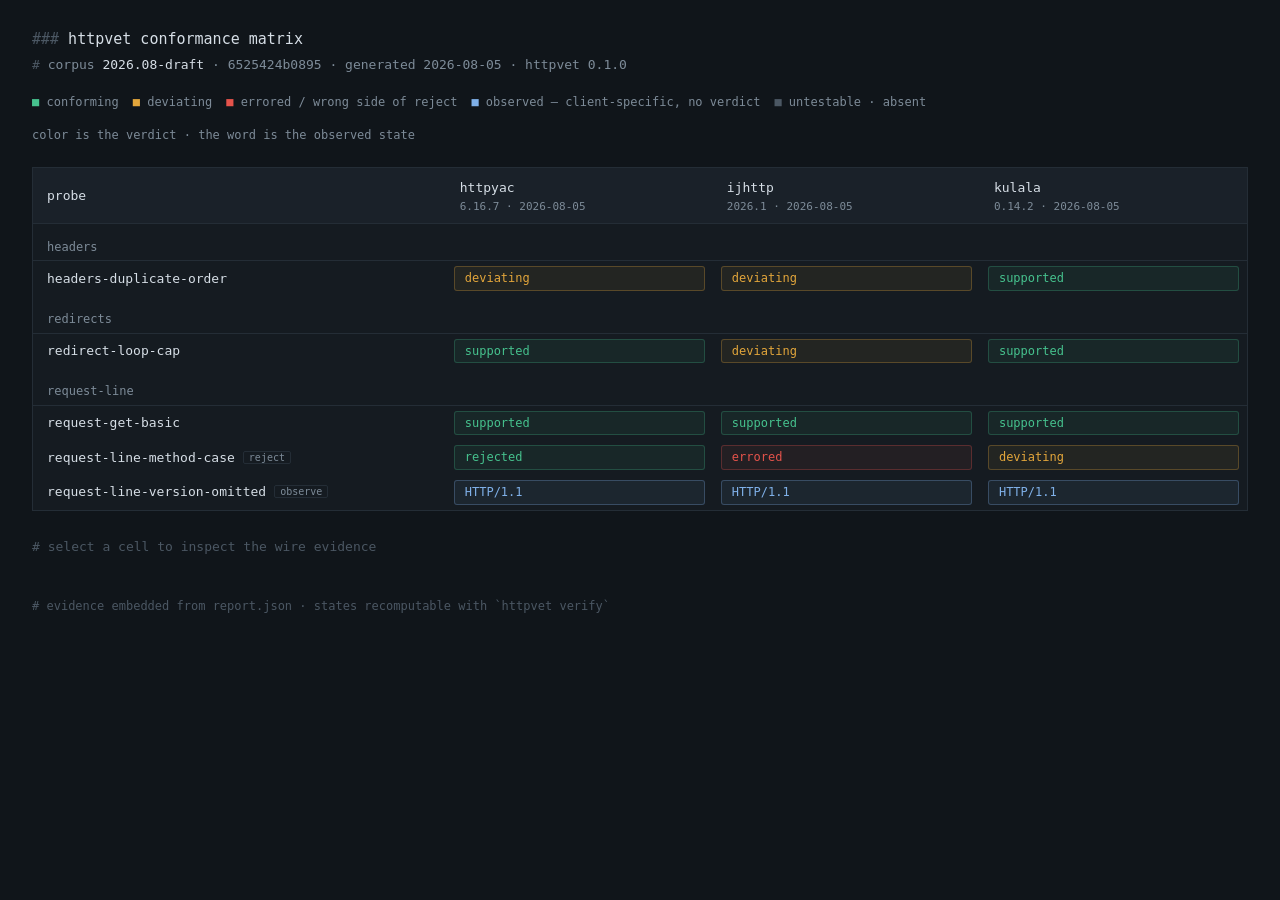
==== commit be875e17: "Regenerate matrix: flat anchors, observe probe added Co-Authored-By: Claude Fable 5 <noreply@anthrop" ====
--- a/index.html
+++ b/index.html
@@ -16,6 +16,7 @@
     --ok: #46c28e;
     --warn: #e3a63b;
     --bad: #e5534b;
+    --info: #7fb0e8;
     --t-method: #8cc7ff;
     --t-target: #c9b3ff;
     --t-hname: #7fd4c1;
@@ -46,6 +47,7 @@
   .legend .c-ok::before   { color: var(--ok); }
   .legend .c-warn::before { color: var(--warn); }
   .legend .c-bad::before  { color: var(--bad); }
+  .legend .c-info::before { color: var(--info); }
   .legend .c-mut::before  { color: var(--faint); }
 
   /* matrix */
@@ -84,6 +86,7 @@
   .cell.v-ok   { color: var(--ok);   background: rgba(70,194,142,.07); border-color: rgba(70,194,142,.25); }
   .cell.v-warn { color: var(--warn); background: rgba(227,166,59,.07); border-color: rgba(227,166,59,.28); }
   .cell.v-bad  { color: var(--bad);  background: rgba(229,83,75,.07);  border-color: rgba(229,83,75,.28); }
+  .cell.v-info { color: var(--info); background: rgba(127,176,232,.07); border-color: rgba(127,176,232,.28); }
   .cell.v-mut  { color: var(--muted); border-color: var(--line); }
   .cell:hover { border-color: var(--muted); }
   .cell:focus-visible, .cell.selected { outline: 1.5px solid var(--text); outline-offset: 1px; }
@@ -93,7 +96,7 @@
   #detail .hint { color: var(--faint); }
   .d-head { font-size: 15px; margin-bottom: 2px; }
   .d-head .h { color: var(--faint); }
-  .d-head .st-ok { color: var(--ok); } .d-head .st-warn { color: var(--warn); } .d-head .st-bad { color: var(--bad); }
+  .d-head .st-ok { color: var(--ok); } .d-head .st-warn { color: var(--warn); } .d-head .st-bad { color: var(--bad); } .d-head .st-info { color: var(--info); }
   .d-meta { color: var(--muted); margin-bottom: 14px; }
   .d-meta .h { color: var(--faint); }
   .d-reason { color: var(--muted); margin-bottom: 12px; }
@@ -102,9 +105,11 @@
   .checks li { padding: 1px 0; }
   .checks .ok::before   { content: "✓ "; color: var(--ok); }
   .checks .fail::before { content: "✗ "; color: var(--bad); }
+  .checks .obs::before  { content: "→ "; color: var(--info); }
   .checks .anchor { color: var(--text); font-weight: 500; }
   .checks .msg { color: var(--muted); }
   .checks li.fail .msg { color: var(--text); }
+  .checks li.obs .msg { color: var(--info); font-weight: 500; }
 
   .x-label { color: var(--muted); font-size: 12px; margin: 14px 0 4px; }
   .x-label .dir { color: var(--text); }
@@ -152,6 +157,7 @@
     <span class="chip c-ok">conforming</span>
     <span class="chip c-warn">deviating</span>
     <span class="chip c-bad">errored / wrong side of reject</span>
+    <span class="chip c-info">observed — client-specific, no verdict</span>
     <span class="chip c-mut">untestable · absent</span>
     <span>color is the verdict · the word is the observed state</span>
   </p>
@@ -164,7 +170,7 @@
 </main>
 <footer><span>#</span> evidence embedded from report.json · states recomputable with `httpvet verify`</footer>
 
-<script>const DATA = {"kit":"0.1.0","generated":"2026-08-05","corpus":{"version":"2026.08-draft","sha256":"b47b4af1407d4b408da3e07c4059b8ecf632c9ed716732efb98f47995e09872d"},"clients":[{"id":"httpyac","version":"6.16.7","runDate":"2026-08-05","host":"darwin/arm64"},{"id":"ijhttp","version":"2026.1","runDate":"2026-08-05","host":"darwin/arm64"},{"id":"kulala","version":"0.14.2","runDate":"2026-08-05","host":"darwin/arm64"}],"areas":[{"name":"core.headers","probes":[{"id":"headers-duplicate-order","class":"behavioral","spec":["core.headers#duplicates"],"cells":[{"state":"deviating","ok":false,"exit":0,"durationMs":198,"checks":[{"spec":"core.headers#duplicates","pass":false,"msg":"expected [\"X-Dup\", \"X-DUP\"], got [\"x-dup\"]"},{"spec":"core.headers#duplicates","pass":false,"msg":"expected [\"1\", \"2\"], got [\"2\"]"}],"stdout":"\n1 requests processed (1 succeeded)\n","exchanges":[{"conn":0,"tx":[{"t":"GET","k":"method"},{"t":" "},{"t":"/dup","k":"target"},{"t":" "},{"t":"HTTP/1.1","k":"version"},{"t":"\r\n"},{"t":"user-agent","k":"hname"},{"t":": "},{"t":"httpyac","k":"hvalue"},{"t":"\r\n"},{"t":"x-dup","k":"hname"},{"t":": "},{"t":"2","k":"hvalue"},{"t":"\r\n"},{"t":"accept","k":"hname"},{"t":": "},{"t":"*/*","k":"hvalue"},{"t":"\r\n"},{"t":"accept-encoding","k":"hname"},{"t":": "},{"t":"gzip, deflate, br","k":"hvalue"},{"t":"\r\n"},{"t":"Host","k":"hname"},{"t":": "},{"t":"probe.invalid","k":"hvalue"},{"t":"\r\n"},{"t":"Connection","k":"hname"},{"t":": "},{"t":"keep-alive","k":"hvalue"},{"t":"\r\n\r\n"}],"rx":"HTTP/1.1 200 OK\r\nContent-Type: text/plain\r\nContent-Length: 2\r\nConnection: close\r\n\r\nok"}]},{"state":"deviating","ok":false,"exit":0,"durationMs":2861,"checks":[{"spec":"core.headers#duplicates","pass":false,"msg":"expected [\"X-Dup\", \"X-DUP\"], got [\"X-DUP\"]"},{"spec":"core.headers#duplicates","pass":false,"msg":"expected [\"1\", \"2\"], got [\"2\"]"}],"stdout":"┌─────────────────────────────────────────────────────────────────────────────┐\n│                      Running IntelliJ HTTP Client with                      │\n├────────────────────────┬────────────────────────────────────────────────────┤\n│         Files          │ probe.http                                         │\n├────────────────────────┼────────────────────────────────────────────────────┤\n│   Public Environment   │                                                    │\n├────────────────────────┼────────────────────────────────────────────────────┤\n│  Private Environment   │                                                    │\n└────────────────────────┴────────────────────────────────────────────────────┘\n  0%  ━━━━━━━━━━━━━━━━━━━━━━━━━━━━━━━━━━━━━━━━━━━━━━━           0/1  Running...\rRequest '#1' GET http://probe.invalid/dup\n  0%  ━━━━━━━━━━━━━━━━━━━━━━━━━━━━━━━━━━━━━━━━━━━━━━━           0/1  Running...\r  0%  ━━━━━━━━━━━━━━━━━━━━━━━━━━━━━━━━━━━━━━━━━━━━━━━           0/1  Running...\r  0%  ━━━━━━━━━━━━━━━━━━━━━━━━━━━━━━━━━━━━━━━━━━━━━━━           0/1  Running...\r= request =\u003e\n  0%  ━━━━━━━━━━━━━━━━━━━━━━━━━━━━━━━━━━━━━━━━━━━━━━━           0/1  Running...\rGET http://probe.invalid/dup\nX-Dup: 1\nX-DUP: 2\nUser-Agent: IntelliJ HTTP Client/CLI 2026.1\nAccept-Encoding: br, deflate, gzip, x-gzip\nAccept: */*\n\n###\n  0%  ━━━━━━━━━━━━━━━━━━━━━━━━━━━━━━━━━━━━━━━━━━━━━━━           0/1  Running...\r\u003c= response =\n  0%  ━━━━━━━━━━━━━━━━━━━━━━━━━━━━━━━━━━━━━━━━━━━━━━━           0/1  Running...\rHTTP/1.1 200 OK\nContent-Type: text/plain\nContent-Length: 2\nConnection: close\n  0%  ━━━━━━━━━━━━━━━━━━━━━━━━━━━━━━━━━━━━━━━━━━━━━━━           0/1  Running...\r  0%  ━━━━━━━━━━━━━━━━━━━━━━━━━━━━━━━━━━━━━━━━━━━━━━━           0/1  Running...\rok\n  0%  ━━━━━━━━━━━━━━━━━━━━━━━━━━━━━━━━━━━━━━━━━━━━━━━           0/1  Running...\r  0%  ━━━━━━━━━━━━━━━━━━━━━━━━━━━━━━━━━━━━━━━━━━━━━━━           0/1  Running...\rResponse code: 200 (OK); Time: 250ms (250 ms); Content length: 2 bytes (2 B)\n  0%  ━━━━━━━━━━━━━━━━━━━━━━━━━━━━━━━━━━━━━━━━━━━━━━━           0/1  Running...\r  0%  ━━━━━━━━━━━━━━━━━━━━━━━━━━━━━━━━━━━━━━━━━━━━━━━           0/1  Running...\r\n\n\n1 requests completed, 0 have failed tests\nRUN SUCCESSFUL\n","stderr":"WARNING: A terminally deprecated method in sun.misc.Unsafe has been called\nWARNING: sun.misc.Unsafe::allocateMemory has been called by io.netty.util.internal.PlatformDependent0$2 (file:/opt/homebrew/Caskroom/ijhttp/261.25134.95/ijhttp/lib/netty-common-4.2.0.RC2.jar)\nWARNING: Please consider reporting this to the maintainers of class io.netty.util.internal.PlatformDependent0$2\nWARNING: sun.misc.Unsafe::allocateMemory will be removed in a future release\n","exchanges":[{"conn":0,"tx":[{"t":"GET","k":"method"},{"t":" "},{"t":"/dup","k":"target"},{"t":" "},{"t":"HTTP/1.1","k":"version"},{"t":"\r\n"},{"t":"X-DUP","k":"hname"},{"t":": "},{"t":"2","k":"hvalue"},{"t":"\r\n"},{"t":"User-Agent","k":"hname"},{"t":": "},{"t":"IntelliJ HTTP Client/CLI 2026.1","k":"hvalue"},{"t":"\r\n"},{"t":"Accept-Encoding","k":"hname"},{"t":": "},{"t":"br, deflate, gzip, x-gzip","k":"hvalue"},{"t":"\r\n"},{"t":"Accept","k":"hname"},{"t":": "},{"t":"*/*","k":"hvalue"},{"t":"\r\n"},{"t":"host","k":"hname"},{"t":": "},{"t":"probe.invalid","k":"hvalue"},{"t":"\r\n\r\n"}],"rx":"HTTP/1.1 200 OK\r\nContent-Type: text/plain\r\nContent-Length: 2\r\nConnection: close\r\n\r\nok"}]},{"state":"supported","ok":true,"exit":0,"durationMs":256,"checks":[{"spec":"core.headers#duplicates","pass":true},{"spec":"core.headers#duplicates","pass":true}],"stdout":"Filepath: probe.http\nBlock name: REQUEST_001\nGET http://probe.invalid/dup\nHTTP/1.1 200 · 14ms\n\nHeaders\n────────────\ncontent-type: text/plain\ncontent-length: 2\nconnection: close\n\nResponse body\n─────────────\nok\n","exchanges":[{"conn":0,"tx":[{"t":"GET","k":"method"},{"t":" "},{"t":"/dup","k":"target"},{"t":" "},{"t":"HTTP/1.1","k":"version"},{"t":"\r\n"},{"t":"Host","k":"hname"},{"t":": "},{"t":"probe.invalid","k":"hvalue"},{"t":"\r\n"},{"t":"Accept","k":"hname"},{"t":": "},{"t":"*/*","k":"hvalue"},{"t":"\r\n"},{"t":"X-Dup","k":"hname"},{"t":": "},{"t":"1","k":"hvalue"},{"t":"\r\n"},{"t":"X-DUP","k":"hname"},{"t":": "},{"t":"2","k":"hvalue"},{"t":"\r\n"},{"t":"User-Agent","k":"hname"},{"t":": "},{"t":"kulala-core/0.31.1","k":"hvalue"},{"t":"\r\n\r\n"}],"rx":"HTTP/1.1 200 OK\r\nContent-Type: text/plain\r\nContent-Length: 2\r\nConnection: close\r\n\r\nok"}]}]}]},{"name":"core.redirects","probes":[{"id":"redirect-loop-cap","class":"behavioral","spec":["core.redirects#finite-cap","core.redirects#loop-error"],"cells":[{"state":"supported","ok":true,"exit":10,"durationMs":198,"checks":[{"spec":"core.redirects#finite-cap","pass":true},{"spec":"core.redirects#loop-error","pass":true}],"stdout":"\n---------------------\n\nGET http://probe.invalid/loop\n✖ Redirected 10 times. Aborting. (MaxRedirectsError: Redirected 10 times. Aborting. - Request._onResponseBase (/opt/homebrew/lib/node_modules/httpyac/node_modules/got/dist/source/core/index.js:859:35)\nMaxRedirectsError: Redirected 10 times. Aborting.\n    at Request._onResponseBase (/opt/homebrew/lib/node_modules/httpyac/node_modules/got/dist/source/core/index.js:859:35)\n    at Request._onResponse (/opt/homebrew/lib/node_modules/httpyac/node_modules/got/dist/source/core/index.js:948:24)\n✖ Redirected 10 times. Aborting. (MaxRedirectsError: Redirected 10 times. Aborting. - Request._onResponseBase (/opt/homebrew/lib/node_modules/httpyac/node_modules/got/dist/source/core/index.js:859:35)\nMaxRedirectsError: Redirected 10 times. Aborting.\n    at Request._onResponseBase (/opt/homebrew/lib/node_modules/httpyac/node_modules/got/dist/source/core/index.js:859:35)\n    at Request._onResponse (/opt/homebrew/lib/node_modules/httpyac/node_modules/got/dist/source/core/index.js:948:24)\n\n1 requests processed (1 errored)\n","stderr":"{\n  url: 'http://probe.invalid/loop',\n  protocol: 'HTTP',\n  method: 'GET',\n  headers: { Accept: '*/*', 'User-Agent': 'httpyac' },\n  options: {\n    cookieJar: CookieJar {\n      rejectPublicSuffixes: true,\n      enableLooseMode: false,\n      allowSpecialUseDomain: true,\n      prefixSecurity: 'silent',\n      store: [MemoryCookieStore]\n    },\n    hooks: { beforeRedirect: [Array], beforeRequest: [Array] }\n  },\n  proxy: undefined\n}\n","exchanges":[{"conn":0,"tx":[{"t":"GET","k":"method"},{"t":" "},{"t":"/loop","k":"target"},{"t":" "},{"t":"HTTP/1.1","k":"version"},{"t":"\r\n"},{"t":"user-agent","k":"hname"},{"t":": "},{"t":"httpyac","k":"hvalue"},{"t":"\r\n"},{"t":"accept","k":"hname"},{"t":": "},{"t":"*/*","k":"hvalue"},{"t":"\r\n"},{"t":"accept-encoding","k":"hname"},{"t":": "},{"t":"gzip, deflate, br","k":"hvalue"},{"t":"\r\n"},{"t":"Host","k":"hname"},{"t":": "},{"t":"probe.invalid","k":"hvalue"},{"t":"\r\n"},{"t":"Connection","k":"hname"},{"t":": "},{"t":"keep-alive","k":"hvalue"},{"t":"\r\n\r\n"}],"rx":"HTTP/1.1 302 Found\r\nLocation: http://probe.invalid/loop\r\nContent-Length: 0\r\n\r\n"},{"conn":0,"tx":[{"t":"GET","k":"method"},{"t":" "},{"t":"/loop","k":"target"},{"t":" "},{"t":"HTTP/1.1","k":"version"},{"t":"\r\n"},{"t":"user-agent","k":"hname"},{"t":": "},{"t":"httpyac","k":"hvalue"},{"t":"\r\n"},{"t":"accept","k":"hname"},{"t":": "},{"t":"*/*","k":"hvalue"},{"t":"\r\n"},{"t":"accept-encoding","k":"hname"},{"t":": "},{"t":"gzip, deflate, br","k":"hvalue"},{"t":"\r\n"},{"t":"Host","k":"hname"},{"t":": "},{"t":"probe.invalid","k":"hvalue"},{"t":"\r\n"},{"t":"Connection","k":"hname"},{"t":": "},{"t":"keep-alive","k":"hvalue"},{"t":"\r\n\r\n"}],"rx":"HTTP/1.1 302 Found\r\nLocation: http://probe.invalid/loop\r\nContent-Length: 0\r\n\r\n"},{"conn":0,"tx":[{"t":"GET","k":"method"},{"t":" "},{"t":"/loop","k":"target"},{"t":" "},{"t":"HTTP/1.1","k":"version"},{"t":"\r\n"},{"t":"user-agent","k":"hname"},{"t":": "},{"t":"httpyac","k":"hvalue"},{"t":"\r\n"},{"t":"accept","k":"hname"},{"t":": "},{"t":"*/*","k":"hvalue"},{"t":"\r\n"},{"t":"accept-encoding","k":"hname"},{"t":": "},{"t":"gzip, deflate, br","k":"hvalue"},{"t":"\r\n"},{"t":"Host","k":"hname"},{"t":": "},{"t":"probe.invalid","k":"hvalue"},{"t":"\r\n"},{"t":"Connection","k":"hname"},{"t":": "},{"t":"keep-alive","k":"hvalue"},{"t":"\r\n\r\n"}],"rx":"HTTP/1.1 302 Found\r\nLocation: http://probe.invalid/loop\r\nContent-Length: 0\r\n\r\n"},{"conn":0,"tx":[{"t":"GET","k":"method"},{"t":" "},{"t":"/loop","k":"target"},{"t":" "},{"t":"HTTP/1.1","k":"version"},{"t":"\r\n"},{"t":"user-agent","k":"hname"},{"t":": "},{"t":"httpyac","k":"hvalue"},{"t":"\r\n"},{"t":"accept","k":"hname"},{"t":": "},{"t":"*/*","k":"hvalue"},{"t":"\r\n"},{"t":"accept-encoding","k":"hname"},{"t":": "},{"t":"gzip, deflate, br","k":"hvalue"},{"t":"\r\n"},{"t":"Host","k":"hname"},{"t":": "},{"t":"probe.invalid","k":"hvalue"},{"t":"\r\n"},{"t":"Connection","k":"hname"},{"t":": "},{"t":"keep-alive","k":"hvalue"},{"t":"\r\n\r\n"}],"rx":"HTTP/1.1 302 Found\r\nLocation: http://probe.invalid/loop\r\nContent-Length: 0\r\n\r\n"},{"conn":0,"tx":[{"t":"GET","k":"method"},{"t":" "},{"t":"/loop","k":"target"},{"t":" "},{"t":"HTTP/1.1","k":"version"},{"t":"\r\n"},{"t":"user-agent","k":"hname"},{"t":": "},{"t":"httpyac","k":"hvalue"},{"t":"\r\n"},{"t":"accept","k":"hname"},{"t":": "},{"t":"*/*","k":"hvalue"},{"t":"\r\n"},{"t":"accept-encoding","k":"hname"},{"t":": "},{"t":"gzip, deflate, br","k":"hvalue"},{"t":"\r\n"},{"t":"Host","k":"hname"},{"t":": "},{"t":"probe.invalid","k":"hvalue"},{"t":"\r\n"},{"t":"Connection","k":"hname"},{"t":": "},{"t":"keep-alive","k":"hvalue"},{"t":"\r\n\r\n"}],"rx":"HTTP/1.1 302 Found\r\nLocation: http://probe.invalid/loop\r\nContent-Length: 0\r\n\r\n"},{"conn":0,"tx":[{"t":"GET","k":"method"},{"t":" "},{"t":"/loop","k":"target"},{"t":" "},{"t":"HTTP/1.1","k":"version"},{"t":"\r\n"},{"t":"user-agent","k":"hname"},{"t":": "},{"t":"httpyac","k":"hvalue"},{"t":"\r\n"},{"t":"accept","k":"hname"},{"t":": "},{"t":"*/*","k":"hvalue"},{"t":"\r\n"},{"t":"accept-encoding","k":"hname"},{"t":": "},{"t":"gzip, deflate, br","k":"hvalue"},{"t":"\r\n"},{"t":"Host","k":"hname"},{"t":": "},{"t":"probe.invalid","k":"hvalue"},{"t":"\r\n"},{"t":"Connection","k":"hname"},{"t":": "},{"t":"keep-alive","k":"hvalue"},{"t":"\r\n\r\n"}],"rx":"HTTP/1.1 302 Found\r\nLocation: http://probe.invalid/loop\r\nContent-Length: 0\r\n\r\n"},{"conn":0,"tx":[{"t":"GET","k":"method"},{"t":" "},{"t":"/loop","k":"target"},{"t":" "},{"t":"HTTP/1.1","k":"version"},{"t":"\r\n"},{"t":"user-agent","k":"hname"},{"t":": "},{"t":"httpyac","k":"hvalue"},{"t":"\r\n"},{"t":"accept","k":"hname"},{"t":": "},{"t":"*/*","k":"hvalue"},{"t":"\r\n"},{"t":"accept-encoding","k":"hname"},{"t":": "},{"t":"gzip, deflate, br","k":"hvalue"},{"t":"\r\n"},{"t":"Host","k":"hname"},{"t":": "},{"t":"probe.invalid","k":"hvalue"},{"t":"\r\n"},{"t":"Connection","k":"hname"},{"t":": "},{"t":"keep-alive","k":"hvalue"},{"t":"\r\n\r\n"}],"rx":"HTTP/1.1 302 Found\r\nLocation: http://probe.invalid/loop\r\nContent-Length: 0\r\n\r\n"},{"conn":0,"tx":[{"t":"GET","k":"method"},{"t":" "},{"t":"/loop","k":"target"},{"t":" "},{"t":"HTTP/1.1","k":"version"},{"t":"\r\n"},{"t":"user-agent","k":"hname"},{"t":": "},{"t":"httpyac","k":"hvalue"},{"t":"\r\n"},{"t":"accept","k":"hname"},{"t":": "},{"t":"*/*","k":"hvalue"},{"t":"\r\n"},{"t":"accept-encoding","k":"hname"},{"t":": "},{"t":"gzip, deflate, br","k":"hvalue"},{"t":"\r\n"},{"t":"Host","k":"hname"},{"t":": "},{"t":"probe.invalid","k":"hvalue"},{"t":"\r\n"},{"t":"Connection","k":"hname"},{"t":": "},{"t":"keep-alive","k":"hvalue"},{"t":"\r\n\r\n"}],"rx":"HTTP/1.1 302 Found\r\nLocation: http://probe.invalid/loop\r\nContent-Length: 0\r\n\r\n"},{"conn":0,"tx":[{"t":"GET","k":"method"},{"t":" "},{"t":"/loop","k":"target"},{"t":" "},{"t":"HTTP/1.1","k":"version"},{"t":"\r\n"},{"t":"user-agent","k":"hname"},{"t":": "},{"t":"httpyac","k":"hvalue"},{"t":"\r\n"},{"t":"accept","k":"hname"},{"t":": "},{"t":"*/*","k":"hvalue"},{"t":"\r\n"},{"t":"accept-encoding","k":"hname"},{"t":": "},{"t":"gzip, deflate, br","k":"hvalue"},{"t":"\r\n"},{"t":"Host","k":"hname"},{"t":": "},{"t":"probe.invalid","k":"hvalue"},{"t":"\r\n"},{"t":"Connection","k":"hname"},{"t":": "},{"t":"keep-alive","k":"hvalue"},{"t":"\r\n\r\n"}],"rx":"HTTP/1.1 302 Found\r\nLocation: http://probe.invalid/loop\r\nContent-Length: 0\r\n\r\n"},{"conn":0,"tx":[{"t":"GET","k":"method"},{"t":" "},{"t":"/loop","k":"target"},{"t":" "},{"t":"HTTP/1.1","k":"version"},{"t":"\r\n"},{"t":"user-agent","k":"hname"},{"t":": "},{"t":"httpyac","k":"hvalue"},{"t":"\r\n"},{"t":"accept","k":"hname"},{"t":": "},{"t":"*/*","k":"hvalue"},{"t":"\r\n"},{"t":"accept-encoding","k":"hname"},{"t":": "},{"t":"gzip, deflate, br","k":"hvalue"},{"t":"\r\n"},{"t":"Host","k":"hname"},{"t":": "},{"t":"probe.invalid","k":"hvalue"},{"t":"\r\n"},{"t":"Connection","k":"hname"},{"t":": "},{"t":"keep-alive","k":"hvalue"},{"t":"\r\n\r\n"}],"rx":"HTTP/1.1 302 Found\r\nLocation: http://probe.invalid/loop\r\nContent-Length: 0\r\n\r\n"},{"conn":0,"tx":[{"t":"GET","k":"method"},{"t":" "},{"t":"/loop","k":"target"},{"t":" "},{"t":"HTTP/1.1","k":"version"},{"t":"\r\n"},{"t":"user-agent","k":"hname"},{"t":": "},{"t":"httpyac","k":"hvalue"},{"t":"\r\n"},{"t":"accept","k":"hname"},{"t":": "},{"t":"*/*","k":"hvalue"},{"t":"\r\n"},{"t":"accept-encoding","k":"hname"},{"t":": "},{"t":"gzip, deflate, br","k":"hvalue"},{"t":"\r\n"},{"t":"Host","k":"hname"},{"t":": "},{"t":"probe.invalid","k":"hvalue"},{"t":"\r\n"},{"t":"Connection","k":"hname"},{"t":": "},{"t":"keep-alive","k":"hvalue"},{"t":"\r\n\r\n"}],"rx":"HTTP/1.1 302 Found\r\nLocation: http://probe.invalid/loop\r\nContent-Length: 0\r\n\r\n"}]},{"state":"deviating","ok":false,"exit":0,"durationMs":2765,"checks":[{"spec":"core.redirects#finite-cap","pass":true},{"spec":"core.redirects#loop-error","pass":false,"msg":"condition is false (False)"}],"stdout":"┌─────────────────────────────────────────────────────────────────────────────┐\n│                      Running IntelliJ HTTP Client with                      │\n├────────────────────────┬────────────────────────────────────────────────────┤\n│         Files          │ probe.http                                         │\n├────────────────────────┼────────────────────────────────────────────────────┤\n│   Public Environment   │                                                    │\n├────────────────────────┼────────────────────────────────────────────────────┤\n│  Private Environment   │                                                    │\n└────────────────────────┴────────────────────────────────────────────────────┘\n  0%  ━━━━━━━━━━━━━━━━━━━━━━━━━━━━━━━━━━━━━━━━━━━━━━━           0/1  Running...\rRequest '#1' GET http://probe.invalid/loop\n  0%  ━━━━━━━━━━━━━━━━━━━━━━━━━━━━━━━━━━━━━━━━━━━━━━━           0/1  Running...\r  0%  ━━━━━━━━━━━━━━━━━━━━━━━━━━━━━━━━━━━━━━━━━━━━━━━           0/1  Running...\r  0%  ━━━━━━━━━━━━━━━━━━━━━━━━━━━━━━━━━━━━━━━━━━━━━━━           0/1  Running...\r  0%  ━━━━━━━━━━━━━━━━━━━━━━━━━━━━━━━━━━━━━━━━━━━━━━━           0/1  Running...\r= request =\u003e\n  0%  ━━━━━━━━━━━━━━━━━━━━━━━━━━━━━━━━━━━━━━━━━━━━━━━           0/1  Running...\rGET http://probe.invalid/loop\nUser-Agent: IntelliJ HTTP Client/CLI 2026.1\nAccept-Encoding: br, deflate, gzip, x-gzip\nAccept: */*\n\n###\n  0%  ━━━━━━━━━━━━━━━━━━━━━━━━━━━━━━━━━━━━━━━━━━━━━━━           0/1  Running...\r\u003c= response =\n  0%  ━━━━━━━━━━━━━━━━━━━━━━━━━━━━━━━━━━━━━━━━━━━━━━━           0/1  Running...\rHTTP/1.1 302 Found\nLocation: http://probe.invalid/loop\nContent-Length: 0\n  0%  ━━━━━━━━━━━━━━━━━━━━━━━━━━━━━━━━━━━━━━━━━━━━━━━           0/1  Running...\r  0%  ━━━━━━━━━━━━━━━━━━━━━━━━━━━━━━━━━━━━━━━━━━━━━━━           0/1  Running...\r\u003cResponse body is empty\u003e\n  0%  ━━━━━━━━━━━━━━━━━━━━━━━━━━━━━━━━━━━━━━━━━━━━━━━           0/1  Running...\r  0%  ━━━━━━━━━━━━━━━━━━━━━━━━━━━━━━━━━━━━━━━━━━━━━━━           0/1  Running...\rResponse code: 302 (Found); Time: 208ms (208 ms); Content length: 0 bytes (0 B)\n  0%  ━━━━━━━━━━━━━━━━━━━━━━━━━━━━━━━━━━━━━━━━━━━━━━━           0/1  Running...\r  0%  ━━━━━━━━━━━━━━━━━━━━━━━━━━━━━━━━━━━━━━━━━━━━━━━           0/1  Running...\r\n\n\n1 requests completed, 0 have failed tests\nRUN SUCCESSFUL\n","stderr":"WARNING: A terminally deprecated method in sun.misc.Unsafe has been called\nWARNING: sun.misc.Unsafe::allocateMemory has been called by io.netty.util.internal.PlatformDependent0$2 (file:/opt/homebrew/Caskroom/ijhttp/261.25134.95/ijhttp/lib/netty-common-4.2.0.RC2.jar)\nWARNING: Please consider reporting this to the maintainers of class io.netty.util.internal.PlatformDependent0$2\nWARNING: sun.misc.Unsafe::allocateMemory will be removed in a future release\n","exchanges":[{"conn":0,"tx":[{"t":"GET","k":"method"},{"t":" "},{"t":"/loop","k":"target"},{"t":" "},{"t":"HTTP/1.1","k":"version"},{"t":"\r\n"},{"t":"User-Agent","k":"hname"},{"t":": "},{"t":"IntelliJ HTTP Client/CLI 2026.1","k":"hvalue"},{"t":"\r\n"},{"t":"Accept-Encoding","k":"hname"},{"t":": "},{"t":"br, deflate, gzip, x-gzip","k":"hvalue"},{"t":"\r\n"},{"t":"Accept","k":"hname"},{"t":": "},{"t":"*/*","k":"hvalue"},{"t":"\r\n"},{"t":"host","k":"hname"},{"t":": "},{"t":"probe.invalid","k":"hvalue"},{"t":"\r\n\r\n"}],"rx":"HTTP/1.1 302 Found\r\nLocation: http://probe.invalid/loop\r\nContent-Length: 0\r\n\r\n"},{"conn":0,"tx":[{"t":"GET","k":"method"},{"t":" "},{"t":"/loop","k":"target"},{"t":" "},{"t":"HTTP/1.1","k":"version"},{"t":"\r\n"},{"t":"User-Agent","k":"hname"},{"t":": "},{"t":"IntelliJ HTTP Client/CLI 2026.1","k":"hvalue"},{"t":"\r\n"},{"t":"Accept-Encoding","k":"hname"},{"t":": "},{"t":"br, deflate, gzip, x-gzip","k":"hvalue"},{"t":"\r\n"},{"t":"Accept","k":"hname"},{"t":": "},{"t":"*/*","k":"hvalue"},{"t":"\r\n"},{"t":"host","k":"hname"},{"t":": "},{"t":"probe.invalid","k":"hvalue"},{"t":"\r\n\r\n"}],"rx":"HTTP/1.1 302 Found\r\nLocation: http://probe.invalid/loop\r\nContent-Length: 0\r\n\r\n"},{"conn":0,"tx":[{"t":"GET","k":"method"},{"t":" "},{"t":"/loop","k":"target"},{"t":" "},{"t":"HTTP/1.1","k":"version"},{"t":"\r\n"},{"t":"User-Agent","k":"hname"},{"t":": "},{"t":"IntelliJ HTTP Client/CLI 2026.1","k":"hvalue"},{"t":"\r\n"},{"t":"Accept-Encoding","k":"hname"},{"t":": "},{"t":"br, deflate, gzip, x-gzip","k":"hvalue"},{"t":"\r\n"},{"t":"Accept","k":"hname"},{"t":": "},{"t":"*/*","k":"hvalue"},{"t":"\r\n"},{"t":"host","k":"hname"},{"t":": "},{"t":"probe.invalid","k":"hvalue"},{"t":"\r\n\r\n"}],"rx":"HTTP/1.1 302 Found\r\nLocation: http://probe.invalid/loop\r\nContent-Length: 0\r\n\r\n"},{"conn":0,"tx":[{"t":"GET","k":"method"},{"t":" "},{"t":"/loop","k":"target"},{"t":" "},{"t":"HTTP/1.1","k":"version"},{"t":"\r\n"},{"t":"User-Agent","k":"hname"},{"t":": "},{"t":"IntelliJ HTTP Client/CLI 2026.1","k":"hvalue"},{"t":"\r\n"},{"t":"Accept-Encoding","k":"hname"},{"t":": "},{"t":"br, deflate, gzip, x-gzip","k":"hvalue"},{"t":"\r\n"},{"t":"Accept","k":"hname"},{"t":": "},{"t":"*/*","k":"hvalue"},{"t":"\r\n"},{"t":"host","k":"hname"},{"t":": "},{"t":"probe.invalid","k":"hvalue"},{"t":"\r\n\r\n"}],"rx":"HTTP/1.1 302 Found\r\nLocation: http://probe.invalid/loop\r\nContent-Length: 0\r\n\r\n"},{"conn":0,"tx":[{"t":"GET","k":"method"},{"t":" "},{"t":"/loop","k":"target"},{"t":" "},{"t":"HTTP/1.1","k":"version"},{"t":"\r\n"},{"t":"User-Agent","k":"hname"},{"t":": "},{"t":"IntelliJ HTTP Client/CLI 2026.1","k":"hvalue"},{"t":"\r\n"},{"t":"Accept-Encoding","k":"hname"},{"t":": "},{"t":"br, deflate, gzip, x-gzip","k":"hvalue"},{"t":"\r\n"},{"t":"Accept","k":"hname"},{"t":": "},{"t":"*/*","k":"hvalue"},{"t":"\r\n"},{"t":"host","k":"hname"},{"t":": "},{"t":"probe.invalid","k":"hvalue"},{"t":"\r\n\r\n"}],"rx":"HTTP/1.1 302 Found\r\nLocation: http://probe.invalid/loop\r\nContent-Length: 0\r\n\r\n"},{"conn":0,"tx":[{"t":"GET","k":"method"},{"t":" "},{"t":"/loop","k":"target"},{"t":" "},{"t":"HTTP/1.1","k":"version"},{"t":"\r\n"},{"t":"User-Agent","k":"hname"},{"t":": "},{"t":"IntelliJ HTTP Client/CLI 2026.1","k":"hvalue"},{"t":"\r\n"},{"t":"Accept-Encoding","k":"hname"},{"t":": "},{"t":"br, deflate, gzip, x-gzip","k":"hvalue"},{"t":"\r\n"},{"t":"Accept","k":"hname"},{"t":": "},{"t":"*/*","k":"hvalue"},{"t":"\r\n"},{"t":"host","k":"hname"},{"t":": "},{"t":"probe.invalid","k":"hvalue"},{"t":"\r\n\r\n"}],"rx":"HTTP/1.1 302 Found\r\nLocation: http://probe.invalid/loop\r\nContent-Length: 0\r\n\r\n"},{"conn":0,"tx":[{"t":"GET","k":"method"},{"t":" "},{"t":"/loop","k":"target"},{"t":" "},{"t":"HTTP/1.1","k":"version"},{"t":"\r\n"},{"t":"User-Agent","k":"hname"},{"t":": "},{"t":"IntelliJ HTTP Client/CLI 2026.1","k":"hvalue"},{"t":"\r\n"},{"t":"Accept-Encoding","k":"hname"},{"t":": "},{"t":"br, deflate, gzip, x-gzip","k":"hvalue"},{"t":"\r\n"},{"t":"Accept","k":"hname"},{"t":": "},{"t":"*/*","k":"hvalue"},{"t":"\r\n"},{"t":"host","k":"hname"},{"t":": "},{"t":"probe.invalid","k":"hvalue"},{"t":"\r\n\r\n"}],"rx":"HTTP/1.1 302 Found\r\nLocation: http://probe.invalid/loop\r\nContent-Length: 0\r\n\r\n"},{"conn":0,"tx":[{"t":"GET","k":"method"},{"t":" "},{"t":"/loop","k":"target"},{"t":" "},{"t":"HTTP/1.1","k":"version"},{"t":"\r\n"},{"t":"User-Agent","k":"hname"},{"t":": "},{"t":"IntelliJ HTTP Client/CLI 2026.1","k":"hvalue"},{"t":"\r\n"},{"t":"Accept-Encoding","k":"hname"},{"t":": "},{"t":"br, deflate, gzip, x-gzip","k":"hvalue"},{"t":"\r\n"},{"t":"Accept","k":"hname"},{"t":": "},{"t":"*/*","k":"hvalue"},{"t":"\r\n"},{"t":"host","k":"hname"},{"t":": "},{"t":"probe.invalid","k":"hvalue"},{"t":"\r\n\r\n"}],"rx":"HTTP/1.1 302 Found\r\nLocation: http://probe.invalid/loop\r\nContent-Length: 0\r\n\r\n"},{"conn":0,"tx":[{"t":"GET","k":"method"},{"t":" "},{"t":"/loop","k":"target"},{"t":" "},{"t":"HTTP/1.1","k":"version"},{"t":"\r\n"},{"t":"User-Agent","k":"hname"},{"t":": "},{"t":"IntelliJ HTTP Client/CLI 2026.1","k":"hvalue"},{"t":"\r\n"},{"t":"Accept-Encoding","k":"hname"},{"t":": "},{"t":"br, deflate, gzip, x-gzip","k":"hvalue"},{"t":"\r\n"},{"t":"Accept","k":"hname"},{"t":": "},{"t":"*/*","k":"hvalue"},{"t":"\r\n"},{"t":"host","k":"hname"},{"t":": "},{"t":"probe.invalid","k":"hvalue"},{"t":"\r\n\r\n"}],"rx":"HTTP/1.1 302 Found\r\nLocation: http://probe.invalid/loop\r\nContent-Length: 0\r\n\r\n"},{"conn":0,"tx":[{"t":"GET","k":"method"},{"t":" "},{"t":"/loop","k":"target"},{"t":" "},{"t":"HTTP/1.1","k":"version"},{"t":"\r\n"},{"t":"User-Agent","k":"hname"},{"t":": "},{"t":"IntelliJ HTTP Client/CLI 2026.1","k":"hvalue"},{"t":"\r\n"},{"t":"Accept-Encoding","k":"hname"},{"t":": "},{"t":"br, deflate, gzip, x-gzip","k":"hvalue"},{"t":"\r\n"},{"t":"Accept","k":"hname"},{"t":": "},{"t":"*/*","k":"hvalue"},{"t":"\r\n"},{"t":"host","k":"hname"},{"t":": "},{"t":"probe.invalid","k":"hvalue"},{"t":"\r\n\r\n"}],"rx":"HTTP/1.1 302 Found\r\nLocation: http://probe.invalid/loop\r\nContent-Length: 0\r\n\r\n"},{"conn":0,"tx":[{"t":"GET","k":"method"},{"t":" "},{"t":"/loop","k":"target"},{"t":" "},{"t":"HTTP/1.1","k":"version"},{"t":"\r\n"},{"t":"User-Agent","k":"hname"},{"t":": "},{"t":"IntelliJ HTTP Client/CLI 2026.1","k":"hvalue"},{"t":"\r\n"},{"t":"Accept-Encoding","k":"hname"},{"t":": "},{"t":"br, deflate, gzip, x-gzip","k":"hvalue"},{"t":"\r\n"},{"t":"Accept","k":"hname"},{"t":": "},{"t":"*/*","k":"hvalue"},{"t":"\r\n"},{"t":"host","k":"hname"},{"t":": "},{"t":"probe.invalid","k":"hvalue"},{"t":"\r\n\r\n"}],"rx":"HTTP/1.1 302 Found\r\nLocation: http://probe.invalid/loop\r\nContent-Length: 0\r\n\r\n"},{"conn":0,"tx":[{"t":"GET","k":"method"},{"t":" "},{"t":"/loop","k":"target"},{"t":" "},{"t":"HTTP/1.1","k":"version"},{"t":"\r\n"},{"t":"User-Agent","k":"hname"},{"t":": "},{"t":"IntelliJ HTTP Client/CLI 2026.1","k":"hvalue"},{"t":"\r\n"},{"t":"Accept-Encoding","k":"hname"},{"t":": "},{"t":"br, deflate, gzip, x-gzip","k":"hvalue"},{"t":"\r\n"},{"t":"Accept","k":"hname"},{"t":": "},{"t":"*/*","k":"hvalue"},{"t":"\r\n"},{"t":"host","k":"hname"},{"t":": "},{"t":"probe.invalid","k":"hvalue"},{"t":"\r\n\r\n"}],"rx":"HTTP/1.1 302 Found\r\nLocation: http://probe.invalid/loop\r\nContent-Length: 0\r\n\r\n"},{"conn":0,"tx":[{"t":"GET","k":"method"},{"t":" "},{"t":"/loop","k":"target"},{"t":" "},{"t":"HTTP/1.1","k":"version"},{"t":"\r\n"},{"t":"User-Agent","k":"hname"},{"t":": "},{"t":"IntelliJ HTTP Client/CLI 2026.1","k":"hvalue"},{"t":"\r\n"},{"t":"Accept-Encoding","k":"hname"},{"t":": "},{"t":"br, deflate, gzip, x-gzip","k":"hvalue"},{"t":"\r\n"},{"t":"Accept","k":"hname"},{"t":": "},{"t":"*/*","k":"hvalue"},{"t":"\r\n"},{"t":"host","k":"hname"},{"t":": "},{"t":"probe.invalid","k":"hvalue"},{"t":"\r\n\r\n"}],"rx":"HTTP/1.1 302 Found\r\nLocation: http://probe.invalid/loop\r\nContent-Length: 0\r\n\r\n"},{"conn":0,"tx":[{"t":"GET","k":"method"},{"t":" "},{"t":"/loop","k":"target"},{"t":" "},{"t":"HTTP/1.1","k":"version"},{"t":"\r\n"},{"t":"User-Agent","k":"hname"},{"t":": "},{"t":"IntelliJ HTTP Client/CLI 2026.1","k":"hvalue"},{"t":"\r\n"},{"t":"Accept-Encoding","k":"hname"},{"t":": "},{"t":"br, deflate, gzip, x-gzip","k":"hvalue"},{"t":"\r\n"},{"t":"Accept","k":"hname"},{"t":": "},{"t":"*/*","k":"hvalue"},{"t":"\r\n"},{"t":"host","k":"hname"},{"t":": "},{"t":"probe.invalid","k":"hvalue"},{"t":"\r\n\r\n"}],"rx":"HTTP/1.1 302 Found\r\nLocation: http://probe.invalid/loop\r\nContent-Length: 0\r\n\r\n"},{"conn":0,"tx":[{"t":"GET","k":"method"},{"t":" "},{"t":"/loop","k":"target"},{"t":" "},{"t":"HTTP/1.1","k":"version"},{"t":"\r\n"},{"t":"User-Agent","k":"hname"},{"t":": "},{"t":"IntelliJ HTTP Client/CLI 2026.1","k":"hvalue"},{"t":"\r\n"},{"t":"Accept-Encoding","k":"hname"},{"t":": "},{"t":"br, deflate, gzip, x-gzip","k":"hvalue"},{"t":"\r\n"},{"t":"Accept","k":"hname"},{"t":": "},{"t":"*/*","k":"hvalue"},{"t":"\r\n"},{"t":"host","k":"hname"},{"t":": "},{"t":"probe.invalid","k":"hvalue"},{"t":"\r\n\r\n"}],"rx":"HTTP/1.1 302 Found\r\nLocation: http://probe.invalid/loop\r\nContent-Length: 0\r\n\r\n"},{"conn":0,"tx":[{"t":"GET","k":"method"},{"t":" "},{"t":"/loop","k":"target"},{"t":" "},{"t":"HTTP/1.1","k":"version"},{"t":"\r\n"},{"t":"User-Agent","k":"hname"},{"t":": "},{"t":"IntelliJ HTTP Client/CLI 2026.1","k":"hvalue"},{"t":"\r\n"},{"t":"Accept-Encoding","k":"hname"},{"t":": "},{"t":"br, deflate, gzip, x-gzip","k":"hvalue"},{"t":"\r\n"},{"t":"Accept","k":"hname"},{"t":": "},{"t":"*/*","k":"hvalue"},{"t":"\r\n"},{"t":"host","k":"hname"},{"t":": "},{"t":"probe.invalid","k":"hvalue"},{"t":"\r\n\r\n"}],"rx":"HTTP/1.1 302 Found\r\nLocation: http://probe.invalid/loop\r\nContent-Length: 0\r\n\r\n"},{"conn":0,"tx":[{"t":"GET","k":"method"},{"t":" "},{"t":"/loop","k":"target"},{"t":" "},{"t":"HTTP/1.1","k":"version"},{"t":"\r\n"},{"t":"User-Agent","k":"hname"},{"t":": "},{"t":"IntelliJ HTTP Client/CLI 2026.1","k":"hvalue"},{"t":"\r\n"},{"t":"Accept-Encoding","k":"hname"},{"t":": "},{"t":"br, deflate, gzip, x-gzip","k":"hvalue"},{"t":"\r\n"},{"t":"Accept","k":"hname"},{"t":": "},{"t":"*/*","k":"hvalue"},{"t":"\r\n"},{"t":"host","k":"hname"},{"t":": "},{"t":"probe.invalid","k":"hvalue"},{"t":"\r\n\r\n"}],"rx":"HTTP/1.1 302 Found\r\nLocation: http://probe.invalid/loop\r\nContent-Length: 0\r\n\r\n"},{"conn":0,"tx":[{"t":"GET","k":"method"},{"t":" "},{"t":"/loop","k":"target"},{"t":" "},{"t":"HTTP/1.1","k":"version"},{"t":"\r\n"},{"t":"User-Agent","k":"hname"},{"t":": "},{"t":"IntelliJ HTTP Client/CLI 2026.1","k":"hvalue"},{"t":"\r\n"},{"t":"Accept-Encoding","k":"hname"},{"t":": "},{"t":"br, deflate, gzip, x-gzip","k":"hvalue"},{"t":"\r\n"},{"t":"Accept","k":"hname"},{"t":": "},{"t":"*/*","k":"hvalue"},{"t":"\r\n"},{"t":"host","k":"hname"},{"t":": "},{"t":"probe.invalid","k":"hvalue"},{"t":"\r\n\r\n"}],"rx":"HTTP/1.1 302 Found\r\nLocation: http://probe.invalid/loop\r\nContent-Length: 0\r\n\r\n"},{"conn":0,"tx":[{"t":"GET","k":"method"},{"t":" "},{"t":"/loop","k":"target"},{"t":" "},{"t":"HTTP/1.1","k":"version"},{"t":"\r\n"},{"t":"User-Agent","k":"hname"},{"t":": "},{"t":"IntelliJ HTTP Client/CLI 2026.1","k":"hvalue"},{"t":"\r\n"},{"t":"Accept-Encoding","k":"hname"},{"t":": "},{"t":"br, deflate, gzip, x-gzip","k":"hvalue"},{"t":"\r\n"},{"t":"Accept","k":"hname"},{"t":": "},{"t":"*/*","k":"hvalue"},{"t":"\r\n"},{"t":"host","k":"hname"},{"t":": "},{"t":"probe.invalid","k":"hvalue"},{"t":"\r\n\r\n"}],"rx":"HTTP/1.1 302 Found\r\nLocation: http://probe.invalid/loop\r\nContent-Length: 0\r\n\r\n"},{"conn":0,"tx":[{"t":"GET","k":"method"},{"t":" "},{"t":"/loop","k":"target"},{"t":" "},{"t":"HTTP/1.1","k":"version"},{"t":"\r\n"},{"t":"User-Agent","k":"hname"},{"t":": "},{"t":"IntelliJ HTTP Client/CLI 2026.1","k":"hvalue"},{"t":"\r\n"},{"t":"Accept-Encoding","k":"hname"},{"t":": "},{"t":"br, deflate, gzip, x-gzip","k":"hvalue"},{"t":"\r\n"},{"t":"Accept","k":"hname"},{"t":": "},{"t":"*/*","k":"hvalue"},{"t":"\r\n"},{"t":"host","k":"hname"},{"t":": "},{"t":"probe.invalid","k":"hvalue"},{"t":"\r\n\r\n"}],"rx":"HTTP/1.1 302 Found\r\nLocation: http://probe.invalid/loop\r\nContent-Length: 0\r\n\r\n"},{"conn":0,"tx":[{"t":"GET","k":"method"},{"t":" "},{"t":"/loop","k":"target"},{"t":" "},{"t":"HTTP/1.1","k":"version"},{"t":"\r\n"},{"t":"User-Agent","k":"hname"},{"t":": "},{"t":"IntelliJ HTTP Client/CLI 2026.1","k":"hvalue"},{"t":"\r\n"},{"t":"Accept-Encoding","k":"hname"},{"t":": "},{"t":"br, deflate, gzip, x-gzip","k":"hvalue"},{"t":"\r\n"},{"t":"Accept","k":"hname"},{"t":": "},{"t":"*/*","k":"hvalue"},{"t":"\r\n"},{"t":"host","k":"hname"},{"t":": "},{"t":"probe.invalid","k":"hvalue"},{"t":"\r\n\r\n"}],"rx":"HTTP/1.1 302 Found\r\nLocation: http://probe.invalid/loop\r\nContent-Length: 0\r\n\r\n"},{"conn":0,"tx":[{"t":"GET","k":"method"},{"t":" "},{"t":"/loop","k":"target"},{"t":" "},{"t":"HTTP/1.1","k":"version"},{"t":"\r\n"},{"t":"User-Agent","k":"hname"},{"t":": "},{"t":"IntelliJ HTTP Client/CLI 2026.1","k":"hvalue"},{"t":"\r\n"},{"t":"Accept-Encoding","k":"hname"},{"t":": "},{"t":"br, deflate, gzip, x-gzip","k":"hvalue"},{"t":"\r\n"},{"t":"Accept","k":"hname"},{"t":": "},{"t":"*/*","k":"hvalue"},{"t":"\r\n"},{"t":"host","k":"hname"},{"t":": "},{"t":"probe.invalid","k":"hvalue"},{"t":"\r\n\r\n"}],"rx":"HTTP/1.1 302 Found\r\nLocation: http://probe.invalid/loop\r\nContent-Length: 0\r\n\r\n"},{"conn":0,"tx":[{"t":"GET","k":"method"},{"t":" "},{"t":"/loop","k":"target"},{"t":" "},{"t":"HTTP/1.1","k":"version"},{"t":"\r\n"},{"t":"User-Agent","k":"hname"},{"t":": "},{"t":"IntelliJ HTTP Client/CLI 2026.1","k":"hvalue"},{"t":"\r\n"},{"t":"Accept-Encoding","k":"hname"},{"t":": "},{"t":"br, deflate, gzip, x-gzip","k":"hvalue"},{"t":"\r\n"},{"t":"Accept","k":"hname"},{"t":": "},{"t":"*/*","k":"hvalue"},{"t":"\r\n"},{"t":"host","k":"hname"},{"t":": "},{"t":"probe.invalid","k":"hvalue"},{"t":"\r\n\r\n"}],"rx":"HTTP/1.1 302 Found\r\nLocation: http://probe.invalid/loop\r\nContent-Length: 0\r\n\r\n"},{"conn":0,"tx":[{"t":"GET","k":"method"},{"t":" "},{"t":"/loop","k":"target"},{"t":" "},{"t":"HTTP/1.1","k":"version"},{"t":"\r\n"},{"t":"User-Agent","k":"hname"},{"t":": "},{"t":"IntelliJ HTTP Client/CLI 2026.1","k":"hvalue"},{"t":"\r\n"},{"t":"Accept-Encoding","k":"hname"},{"t":": "},{"t":"br, deflate, gzip, x-gzip","k":"hvalue"},{"t":"\r\n"},{"t":"Accept","k":"hname"},{"t":": "},{"t":"*/*","k":"hvalue"},{"t":"\r\n"},{"t":"host","k":"hname"},{"t":": "},{"t":"probe.invalid","k":"hvalue"},{"t":"\r\n\r\n"}],"rx":"HTTP/1.1 302 Found\r\nLocation: http://probe.invalid/loop\r\nContent-Length: 0\r\n\r\n"},{"conn":0,"tx":[{"t":"GET","k":"method"},{"t":" "},{"t":"/loop","k":"target"},{"t":" "},{"t":"HTTP/1.1","k":"version"},{"t":"\r\n"},{"t":"User-Agent","k":"hname"},{"t":": "},{"t":"IntelliJ HTTP Client/CLI 2026.1","k":"hvalue"},{"t":"\r\n"},{"t":"Accept-Encoding","k":"hname"},{"t":": "},{"t":"br, deflate, gzip, x-gzip","k":"hvalue"},{"t":"\r\n"},{"t":"Accept","k":"hname"},{"t":": "},{"t":"*/*","k":"hvalue"},{"t":"\r\n"},{"t":"host","k":"hname"},{"t":": "},{"t":"probe.invalid","k":"hvalue"},{"t":"\r\n\r\n"}],"rx":"HTTP/1.1 302 Found\r\nLocation: http://probe.invalid/loop\r\nContent-Length: 0\r\n\r\n"},{"conn":0,"tx":[{"t":"GET","k":"method"},{"t":" "},{"t":"/loop","k":"target"},{"t":" "},{"t":"HTTP/1.1","k":"version"},{"t":"\r\n"},{"t":"User-Agent","k":"hname"},{"t":": "},{"t":"IntelliJ HTTP Client/CLI 2026.1","k":"hvalue"},{"t":"\r\n"},{"t":"Accept-Encoding","k":"hname"},{"t":": "},{"t":"br, deflate, gzip, x-gzip","k":"hvalue"},{"t":"\r\n"},{"t":"Accept","k":"hname"},{"t":": "},{"t":"*/*","k":"hvalue"},{"t":"\r\n"},{"t":"host","k":"hname"},{"t":": "},{"t":"probe.invalid","k":"hvalue"},{"t":"\r\n\r\n"}],"rx":"HTTP/1.1 302 Found\r\nLocation: http://probe.invalid/loop\r\nContent-Length: 0\r\n\r\n"}]},{"state":"supported","ok":true,"exit":1,"durationMs":201,"checks":[{"spec":"core.redirects#finite-cap","pass":true},{"spec":"core.redirects#loop-error","pass":true}],"stdout":"Filepath: probe.http\nBlock name: REQUEST_001\nGET REQUEST_001\nError: Maximum redirects (10) exceeded\n","exchanges":[{"conn":0,"tx":[{"t":"GET","k":"method"},{"t":" "},{"t":"/loop","k":"target"},{"t":" "},{"t":"HTTP/1.1","k":"version"},{"t":"\r\n"},{"t":"Host","k":"hname"},{"t":": "},{"t":"probe.invalid","k":"hvalue"},{"t":"\r\n"},{"t":"Accept","k":"hname"},{"t":": "},{"t":"*/*","k":"hvalue"},{"t":"\r\n"},{"t":"User-Agent","k":"hname"},{"t":": "},{"t":"kulala-core/0.31.1","k":"hvalue"},{"t":"\r\n\r\n"}],"rx":"HTTP/1.1 302 Found\r\nLocation: http://probe.invalid/loop\r\nContent-Length: 0\r\n\r\n"},{"conn":1,"tx":[{"t":"GET","k":"method"},{"t":" "},{"t":"/loop","k":"target"},{"t":" "},{"t":"HTTP/1.1","k":"version"},{"t":"\r\n"},{"t":"Host","k":"hname"},{"t":": "},{"t":"probe.invalid","k":"hvalue"},{"t":"\r\n"},{"t":"Accept","k":"hname"},{"t":": "},{"t":"*/*","k":"hvalue"},{"t":"\r\n"},{"t":"User-Agent","k":"hname"},{"t":": "},{"t":"kulala-core/0.31.1","k":"hvalue"},{"t":"\r\n\r\n"}],"rx":"HTTP/1.1 302 Found\r\nLocation: http://probe.invalid/loop\r\nContent-Length: 0\r\n\r\n"},{"conn":2,"tx":[{"t":"GET","k":"method"},{"t":" "},{"t":"/loop","k":"target"},{"t":" "},{"t":"HTTP/1.1","k":"version"},{"t":"\r\n"},{"t":"Host","k":"hname"},{"t":": "},{"t":"probe.invalid","k":"hvalue"},{"t":"\r\n"},{"t":"Accept","k":"hname"},{"t":": "},{"t":"*/*","k":"hvalue"},{"t":"\r\n"},{"t":"User-Agent","k":"hname"},{"t":": "},{"t":"kulala-core/0.31.1","k":"hvalue"},{"t":"\r\n\r\n"}],"rx":"HTTP/1.1 302 Found\r\nLocation: http://probe.invalid/loop\r\nContent-Length: 0\r\n\r\n"},{"conn":3,"tx":[{"t":"GET","k":"method"},{"t":" "},{"t":"/loop","k":"target"},{"t":" "},{"t":"HTTP/1.1","k":"version"},{"t":"\r\n"},{"t":"Host","k":"hname"},{"t":": "},{"t":"probe.invalid","k":"hvalue"},{"t":"\r\n"},{"t":"Accept","k":"hname"},{"t":": "},{"t":"*/*","k":"hvalue"},{"t":"\r\n"},{"t":"User-Agent","k":"hname"},{"t":": "},{"t":"kulala-core/0.31.1","k":"hvalue"},{"t":"\r\n\r\n"}],"rx":"HTTP/1.1 302 Found\r\nLocation: http://probe.invalid/loop\r\nContent-Length: 0\r\n\r\n"},{"conn":4,"tx":[{"t":"GET","k":"method"},{"t":" "},{"t":"/loop","k":"target"},{"t":" "},{"t":"HTTP/1.1","k":"version"},{"t":"\r\n"},{"t":"Host","k":"hname"},{"t":": "},{"t":"probe.invalid","k":"hvalue"},{"t":"\r\n"},{"t":"Accept","k":"hname"},{"t":": "},{"t":"*/*","k":"hvalue"},{"t":"\r\n"},{"t":"User-Agent","k":"hname"},{"t":": "},{"t":"kulala-core/0.31.1","k":"hvalue"},{"t":"\r\n\r\n"}],"rx":"HTTP/1.1 302 Found\r\nLocation: http://probe.invalid/loop\r\nContent-Length: 0\r\n\r\n"},{"conn":5,"tx":[{"t":"GET","k":"method"},{"t":" "},{"t":"/loop","k":"target"},{"t":" "},{"t":"HTTP/1.1","k":"version"},{"t":"\r\n"},{"t":"Host","k":"hname"},{"t":": "},{"t":"probe.invalid","k":"hvalue"},{"t":"\r\n"},{"t":"Accept","k":"hname"},{"t":": "},{"t":"*/*","k":"hvalue"},{"t":"\r\n"},{"t":"User-Agent","k":"hname"},{"t":": "},{"t":"kulala-core/0.31.1","k":"hvalue"},{"t":"\r\n\r\n"}],"rx":"HTTP/1.1 302 Found\r\nLocation: http://probe.invalid/loop\r\nContent-Length: 0\r\n\r\n"},{"conn":6,"tx":[{"t":"GET","k":"method"},{"t":" "},{"t":"/loop","k":"target"},{"t":" "},{"t":"HTTP/1.1","k":"version"},{"t":"\r\n"},{"t":"Host","k":"hname"},{"t":": "},{"t":"probe.invalid","k":"hvalue"},{"t":"\r\n"},{"t":"Accept","k":"hname"},{"t":": "},{"t":"*/*","k":"hvalue"},{"t":"\r\n"},{"t":"User-Agent","k":"hname"},{"t":": "},{"t":"kulala-core/0.31.1","k":"hvalue"},{"t":"\r\n\r\n"}],"rx":"HTTP/1.1 302 Found\r\nLocation: http://probe.invalid/loop\r\nContent-Length: 0\r\n\r\n"},{"conn":7,"tx":[{"t":"GET","k":"method"},{"t":" "},{"t":"/loop","k":"target"},{"t":" "},{"t":"HTTP/1.1","k":"version"},{"t":"\r\n"},{"t":"Host","k":"hname"},{"t":": "},{"t":"probe.invalid","k":"hvalue"},{"t":"\r\n"},{"t":"Accept","k":"hname"},{"t":": "},{"t":"*/*","k":"hvalue"},{"t":"\r\n"},{"t":"User-Agent","k":"hname"},{"t":": "},{"t":"kulala-core/0.31.1","k":"hvalue"},{"t":"\r\n\r\n"}],"rx":"HTTP/1.1 302 Found\r\nLocation: http://probe.invalid/loop\r\nContent-Length: 0\r\n\r\n"},{"conn":8,"tx":[{"t":"GET","k":"method"},{"t":" "},{"t":"/loop","k":"target"},{"t":" "},{"t":"HTTP/1.1","k":"version"},{"t":"\r\n"},{"t":"Host","k":"hname"},{"t":": "},{"t":"probe.invalid","k":"hvalue"},{"t":"\r\n"},{"t":"Accept","k":"hname"},{"t":": "},{"t":"*/*","k":"hvalue"},{"t":"\r\n"},{"t":"User-Agent","k":"hname"},{"t":": "},{"t":"kulala-core/0.31.1","k":"hvalue"},{"t":"\r\n\r\n"}],"rx":"HTTP/1.1 302 Found\r\nLocation: http://probe.invalid/loop\r\nContent-Length: 0\r\n\r\n"},{"conn":9,"tx":[{"t":"GET","k":"method"},{"t":" "},{"t":"/loop","k":"target"},{"t":" "},{"t":"HTTP/1.1","k":"version"},{"t":"\r\n"},{"t":"Host","k":"hname"},{"t":": "},{"t":"probe.invalid","k":"hvalue"},{"t":"\r\n"},{"t":"Accept","k":"hname"},{"t":": "},{"t":"*/*","k":"hvalue"},{"t":"\r\n"},{"t":"User-Agent","k":"hname"},{"t":": "},{"t":"kulala-core/0.31.1","k":"hvalue"},{"t":"\r\n\r\n"}],"rx":"HTTP/1.1 302 Found\r\nLocation: http://probe.invalid/loop\r\nContent-Length: 0\r\n\r\n"},{"conn":10,"tx":[{"t":"GET","k":"method"},{"t":" "},{"t":"/loop","k":"target"},{"t":" "},{"t":"HTTP/1.1","k":"version"},{"t":"\r\n"},{"t":"Host","k":"hname"},{"t":": "},{"t":"probe.invalid","k":"hvalue"},{"t":"\r\n"},{"t":"Accept","k":"hname"},{"t":": "},{"t":"*/*","k":"hvalue"},{"t":"\r\n"},{"t":"User-Agent","k":"hname"},{"t":": "},{"t":"kulala-core/0.31.1","k":"hvalue"},{"t":"\r\n\r\n"}],"rx":"HTTP/1.1 302 Found\r\nLocation: http://probe.invalid/loop\r\nContent-Length: 0\r\n\r\n"}]}]}]},{"name":"core.request-line","probes":[{"id":"request-get-basic","class":"behavioral","spec":["core.request-line#method","core.request-line#target","core.request-line#default-version"],"cells":[{"state":"supported","ok":true,"exit":0,"durationMs":189,"checks":[{"spec":"core.request-line#method","pass":true},{"spec":"core.request-line#target","pass":true},{"spec":"core.request-line#default-version","pass":true},{"spec":"core.headers#emission","pass":true}],"stdout":"\n1 requests processed (1 succeeded)\n","exchanges":[{"conn":0,"tx":[{"t":"GET","k":"method"},{"t":" "},{"t":"/basic","k":"target"},{"t":" "},{"t":"HTTP/1.1","k":"version"},{"t":"\r\n"},{"t":"user-agent","k":"hname"},{"t":": "},{"t":"httpyac","k":"hvalue"},{"t":"\r\n"},{"t":"x-probe","k":"hname"},{"t":": "},{"t":"request-get-basic","k":"hvalue"},{"t":"\r\n"},{"t":"accept","k":"hname"},{"t":": "},{"t":"*/*","k":"hvalue"},{"t":"\r\n"},{"t":"accept-encoding","k":"hname"},{"t":": "},{"t":"gzip, deflate, br","k":"hvalue"},{"t":"\r\n"},{"t":"Host","k":"hname"},{"t":": "},{"t":"probe.invalid","k":"hvalue"},{"t":"\r\n"},{"t":"Connection","k":"hname"},{"t":": "},{"t":"keep-alive","k":"hvalue"},{"t":"\r\n\r\n"}],"rx":"HTTP/1.1 200 OK\r\nContent-Type: text/plain\r\nContent-Length: 2\r\nConnection: close\r\n\r\nok"}]},{"state":"supported","ok":true,"exit":0,"durationMs":2731,"checks":[{"spec":"core.request-line#method","pass":true},{"spec":"core.request-line#target","pass":true},{"spec":"core.request-line#default-version","pass":true},{"spec":"core.headers#emission","pass":true}],"stdout":"┌─────────────────────────────────────────────────────────────────────────────┐\n│                      Running IntelliJ HTTP Client with                      │\n├────────────────────────┬────────────────────────────────────────────────────┤\n│         Files          │ probe.http                                         │\n├────────────────────────┼────────────────────────────────────────────────────┤\n│   Public Environment   │                                                    │\n├────────────────────────┼────────────────────────────────────────────────────┤\n│  Private Environment   │                                                    │\n└────────────────────────┴────────────────────────────────────────────────────┘\n  0%  ━━━━━━━━━━━━━━━━━━━━━━━━━━━━━━━━━━━━━━━━━━━━━━━           0/1  Running...\rRequest '#1' GET http://probe.invalid/basic\n  0%  ━━━━━━━━━━━━━━━━━━━━━━━━━━━━━━━━━━━━━━━━━━━━━━━           0/1  Running...\r  0%  ━━━━━━━━━━━━━━━━━━━━━━━━━━━━━━━━━━━━━━━━━━━━━━━           0/1  Running...\r  0%  ━━━━━━━━━━━━━━━━━━━━━━━━━━━━━━━━━━━━━━━━━━━━━━━           0/1  Running...\r= request =\u003e\n  0%  ━━━━━━━━━━━━━━━━━━━━━━━━━━━━━━━━━━━━━━━━━━━━━━━           0/1  Running...\rGET http://probe.invalid/basic\nX-Probe: request-get-basic\nUser-Agent: IntelliJ HTTP Client/CLI 2026.1\nAccept-Encoding: br, deflate, gzip, x-gzip\nAccept: */*\n\n###\n  0%  ━━━━━━━━━━━━━━━━━━━━━━━━━━━━━━━━━━━━━━━━━━━━━━━           0/1  Running...\r\u003c= response =\n  0%  ━━━━━━━━━━━━━━━━━━━━━━━━━━━━━━━━━━━━━━━━━━━━━━━           0/1  Running...\rHTTP/1.1 200 OK\nContent-Type: text/plain\nContent-Length: 2\nConnection: close\n  0%  ━━━━━━━━━━━━━━━━━━━━━━━━━━━━━━━━━━━━━━━━━━━━━━━           0/1  Running...\r  0%  ━━━━━━━━━━━━━━━━━━━━━━━━━━━━━━━━━━━━━━━━━━━━━━━           0/1  Running...\rok\n  0%  ━━━━━━━━━━━━━━━━━━━━━━━━━━━━━━━━━━━━━━━━━━━━━━━           0/1  Running...\r  0%  ━━━━━━━━━━━━━━━━━━━━━━━━━━━━━━━━━━━━━━━━━━━━━━━           0/1  Running...\rResponse code: 200 (OK); Time: 183ms (183 ms); Content length: 2 bytes (2 B)\n  0%  ━━━━━━━━━━━━━━━━━━━━━━━━━━━━━━━━━━━━━━━━━━━━━━━           0/1  Running...\r  0%  ━━━━━━━━━━━━━━━━━━━━━━━━━━━━━━━━━━━━━━━━━━━━━━━           0/1  Running...\r\n\n\n1 requests completed, 0 have failed tests\nRUN SUCCESSFUL\n","stderr":"WARNING: A terminally deprecated method in sun.misc.Unsafe has been called\nWARNING: sun.misc.Unsafe::allocateMemory has been called by io.netty.util.internal.PlatformDependent0$2 (file:/opt/homebrew/Caskroom/ijhttp/261.25134.95/ijhttp/lib/netty-common-4.2.0.RC2.jar)\nWARNING: Please consider reporting this to the maintainers of class io.netty.util.internal.PlatformDependent0$2\nWARNING: sun.misc.Unsafe::allocateMemory will be removed in a future release\n","exchanges":[{"conn":0,"tx":[{"t":"GET","k":"method"},{"t":" "},{"t":"/basic","k":"target"},{"t":" "},{"t":"HTTP/1.1","k":"version"},{"t":"\r\n"},{"t":"X-Probe","k":"hname"},{"t":": "},{"t":"request-get-basic","k":"hvalue"},{"t":"\r\n"},{"t":"User-Agent","k":"hname"},{"t":": "},{"t":"IntelliJ HTTP Client/CLI 2026.1","k":"hvalue"},{"t":"\r\n"},{"t":"Accept-Encoding","k":"hname"},{"t":": "},{"t":"br, deflate, gzip, x-gzip","k":"hvalue"},{"t":"\r\n"},{"t":"Accept","k":"hname"},{"t":": "},{"t":"*/*","k":"hvalue"},{"t":"\r\n"},{"t":"host","k":"hname"},{"t":": "},{"t":"probe.invalid","k":"hvalue"},{"t":"\r\n\r\n"}],"rx":"HTTP/1.1 200 OK\r\nContent-Type: text/plain\r\nContent-Length: 2\r\nConnection: close\r\n\r\nok"}]},{"state":"supported","ok":true,"exit":0,"durationMs":150,"checks":[{"spec":"core.request-line#method","pass":true},{"spec":"core.request-line#target","pass":true},{"spec":"core.request-line#default-version","pass":true},{"spec":"core.headers#emission","pass":true}],"stdout":"Filepath: probe.http\nBlock name: REQUEST_001\nGET http://probe.invalid/basic\nHTTP/1.1 200 · 11ms\n\nHeaders\n────────────\ncontent-type: text/plain\ncontent-length: 2\nconnection: close\n\nResponse body\n─────────────\nok\n","exchanges":[{"conn":0,"tx":[{"t":"GET","k":"method"},{"t":" "},{"t":"/basic","k":"target"},{"t":" "},{"t":"HTTP/1.1","k":"version"},{"t":"\r\n"},{"t":"Host","k":"hname"},{"t":": "},{"t":"probe.invalid","k":"hvalue"},{"t":"\r\n"},{"t":"Accept","k":"hname"},{"t":": "},{"t":"*/*","k":"hvalue"},{"t":"\r\n"},{"t":"X-Probe","k":"hname"},{"t":": "},{"t":"request-get-basic","k":"hvalue"},{"t":"\r\n"},{"t":"User-Agent","k":"hname"},{"t":": "},{"t":"kulala-core/0.31.1","k":"hvalue"},{"t":"\r\n\r\n"}],"rx":"HTTP/1.1 200 OK\r\nContent-Type: text/plain\r\nContent-Length: 2\r\nConnection: close\r\n\r\nok"}]}]},{"id":"request-line-method-case","class":"reject","spec":["core.request-line#method-case"],"cells":[{"state":"rejected","ok":true,"reason":"matched reject pattern /(?i)invalid url/ (exit 10)","exit":10,"durationMs":184,"checks":[],"stdout":"\n---------------------\n\nGET get http://probe.invalid/\n✖ Invalid URL: get http://probe.invalid/ (TypeError: Invalid URL: get http://127.0.0.1: 50232/ - new URL (node:internal/url:840:25)\nTypeError: Invalid URL: get http://probe.invalid/\n    at new URL (node:internal/url:840:25)\n    at exports.default (/opt/homebrew/lib/node_modules/httpyac/node_modules/got/dist/source/core/utils/options-to-url.js:35:17)\n✖ Invalid URL: get http://probe.invalid/ (TypeError: Invalid URL: get http://127.0.0.1: 50232/ - new URL (node:internal/url:840:25)\nTypeError: Invalid URL: get http://probe.invalid/\n    at new URL (node:internal/url:840:25)\n    at exports.default (/opt/homebrew/lib/node_modules/httpyac/node_modules/got/dist/source/core/utils/options-to-url.js:35:17)\n\n1 requests processed (1 errored)\n","stderr":"{\n  url: 'get http://probe.invalid/',\n  protocol: 'HTTP',\n  method: 'GET',\n  headers: { Accept: '*/*', 'User-Agent': 'httpyac' },\n  options: {\n    cookieJar: CookieJar {\n      rejectPublicSuffixes: true,\n      enableLooseMode: false,\n      allowSpecialUseDomain: true,\n      prefixSecurity: 'silent',\n      store: [MemoryCookieStore]\n    },\n    hooks: { beforeRedirect: [Array], beforeRequest: [Array] }\n  },\n  proxy: undefined\n}\n","exchanges":[]},{"state":"errored","ok":false,"reason":"nonzero exit 1 with no reject pattern matched — refine driver reject_patterns","exit":1,"durationMs":2728,"checks":[],"stdout":"┌─────────────────────────────────────────────────────────────────────────────┐\n│                      Running IntelliJ HTTP Client with                      │\n├────────────────────────┬────────────────────────────────────────────────────┤\n│         Files          │ probe.http                                         │\n├────────────────────────┼────────────────────────────────────────────────────┤\n│   Public Environment   │                                                    │\n├────────────────────────┼────────────────────────────────────────────────────┤\n│  Private Environment   │                                                    │\n└────────────────────────┴────────────────────────────────────────────────────┘\n  0%  ━━━━━━━━━━━━━━━━━━━━━━━━━━━━━━━━━━━━━━━━━━━━━━━           0/1  Running...\rRequest '#1' GET http://get\n  0%  ━━━━━━━━━━━━━━━━━━━━━━━━━━━━━━━━━━━━━━━━━━━━━━━           0/1  Running...\r  0%  ━━━━━━━━━━━━━━━━━━━━━━━━━━━━━━━━━━━━━━━━━━━━━━━           0/1  Running...\r  0%  ━━━━━━━━━━━━━━━━━━━━━━━━━━━━━━━━━━━━━━━━━━━━━━━           0/1  Running...\r\n\n\n1 requests completed, 1 have failed tests\nRUN FAILED\n","stderr":"WARNING: A terminally deprecated method in sun.misc.Unsafe has been called\nWARNING: sun.misc.Unsafe::allocateMemory has been called by io.netty.util.internal.PlatformDependent0$2 (file:/opt/homebrew/Caskroom/ijhttp/261.25134.95/ijhttp/lib/netty-common-4.2.0.RC2.jar)\nWARNING: Please consider reporting this to the maintainers of class io.netty.util.internal.PlatformDependent0$2\nWARNING: sun.misc.Unsafe::allocateMemory will be removed in a future release\nWARN: get: nodename nor servname provided, or not known\njava.net.UnknownHostException: get: nodename nor servname provided, or not known\n\tat java.base/java.net.Inet6AddressImpl.lookupAllHostAddr(Native Method)\n\tat java.base/java.net.Inet6AddressImpl.lookupAllHostAddr(Inet6AddressImpl.java:52)\n\tat java.base/java.net.InetAddress$PlatformResolver.lookupByName(InetAddress.java:1134)\n\tat java.base/java.net.InetAddress.getAddressesFromNameService(InetAddress.java:1712)\n\tat java.base/java.net.InetAddress$NameServiceAddresses.get(InetAddress.java:1060)\n\tat java.base/java.net.InetAddress.getAllByName0(InetAddress.java:1702)\n\tat java.base/java.net.InetAddress.getAllByName(InetAddress.java:1582)\n\tat io.netty.util.internal.SocketUtils$9.run(SocketUtils.java:167)\n\tat io.netty.util.internal.SocketUtils$9.run(SocketUtils.java:164)\n\tat java.base/java.security.AccessController.doPrivileged(AccessController.java:251)\n\tat io.netty.util.internal.SocketUtils.allAddressesByName(SocketUtils.java:164)\n\tat io.netty.resolver.DefaultNameResolver.doResolveAll(DefaultNameResolver.java:50)\n\tat com.intellij.httpClient.execution.impl.engineV2.CustomizedDnsResolverNettyGroup$newResolver$1.doResolveAll(nettyAdapters.kt:131)\n\tat io.netty.resolver.SimpleNameResolver.resolveAll(SimpleNameResolver.java:79)\n\tat io.netty.resolver.SimpleNameResolver.resolveAll(SimpleNameResolver.java:71)\n\tat io.netty.resolver.InetSocketAddressResolver.doResolveAll(InetSocketAddressResolver.java:73)\n\tat io.netty.resolver.InetSocketAddressResolver.doResolveAll(InetSocketAddressResolver.java:31)\n\tat io.netty.resolver.AbstractAddressResolver.resolveAll(AbstractAddressResolver.java:158)\n\tat reactor.netty.transport.TransportConnector.doResolveAndConnect(TransportConnector.java:335)\n\tat reactor.netty.transport.TransportConnector.lambda$connect$6(TransportConnector.java:165)\n\tat reactor.core.publisher.MonoFlatMap$FlatMapMain.onNext(MonoFlatMap.java:132)\n\tat reactor.netty.transport.TransportConnector$MonoChannelPromise._subscribe(TransportConnector.java:638)\n\tat reactor.netty.transport.TransportConnector$MonoChannelPromise.lambda$subscribe$0(TransportConnector.java:550)\n\tat io.netty.util.concurrent.AbstractEventExecutor.runTask(AbstractEventExecutor.java:148)\n\tat io.netty.util.concurrent.AbstractEventExecutor.safeExecute(AbstractEventExecutor.java:141)\n\tat io.netty.util.concurrent.SingleThreadEventExecutor.runAllTasks(SingleThreadEventExecutor.java:521)\n\tat io.netty.channel.SingleThreadIoEventLoop.run(SingleThreadIoEventLoop.java:179)\n\tat io.netty.util.concurrent.SingleThreadEventExecutor$5.run(SingleThreadEventExecutor.java:1123)\n\tat io.netty.util.internal.ThreadExecutorMap$2.run(ThreadExecutorMap.java:74)\n\tat com.intellij.util.concurrency.ChildContext$runInChildContext$1.invoke(propagation.kt:192)\n\tat com.intellij.util.concurrency.ChildContext$runInChildContext$1.invoke(propagation.kt:192)\n\tat com.intellij.util.concurrency.ChildContext.runInChildContext(propagation.kt:198)\n\tat com.intellij.util.concurrency.ChildContext.runInChildContext(propagation.kt:192)\n\tat com.intellij.util.concurrency.ContextRunnable.lambda$run$0(ContextRunnable.java:26)\n\tat com.intellij.concurrency.ThreadContext.resetThreadContext(threadContext.kt:294)\n\tat com.intellij.util.concurrency.ContextRunnable.run(ContextRunnable.java:25)\n\tat com.intellij.util.concurrency.BoundedTaskExecutor.doRun(BoundedTaskExecutor.java:271)\n\tat com.intellij.util.concurrency.BoundedTaskExecutor.access$200(BoundedTaskExecutor.java:44)\n\tat com.intellij.util.concurrency.BoundedTaskExecutor$1.executeFirstTaskAndHelpQueue(BoundedTaskExecutor.java:249)\n\tat com.intellij.util.ConcurrencyUtil.runUnderThreadName(ConcurrencyUtil.java:265)\n\tat com.intellij.util.concurrency.BoundedTaskExecutor$1.run(BoundedTaskExecutor.java:234)\n\tat java.base/java.util.concurrent.ThreadPoolExecutor.runWorker(ThreadPoolExecutor.java:1090)\n\tat java.base/java.util.concurrent.ThreadPoolExecutor$Worker.run(ThreadPoolExecutor.java:614)\n\tat java.base/java.util.concurrent.Executors$PrivilegedThreadFactory$1.run(Executors.java:649)\n\tat java.base/java.lang.Thread.run(Thread.java:1516)\n\rUnable to get response for probe.http#0:\njava.net.UnknownHostException: get: nodename nor servname provided, or not known\n  0%  ━━━━━━━━━━━━━━━━━━━━━━━━━━━━━━━━━━━━━━━━━━━━━━━           0/1  Running...","exchanges":[]},{"state":"deviating","ok":false,"exit":0,"durationMs":148,"checks":[{"spec":"core.request-line#method-case","pass":false,"msg":"expected 0, got 1"},{"spec":"core.request-line#method-case","pass":false,"msg":"condition is false (False)"}],"stdout":"Filepath: probe.http\nBlock name: REQUEST_001\nGET http://probe.invalid/\nHTTP/1.1 200 · 9ms\n\nHeaders\n────────────\ncontent-type: text/plain\ncontent-length: 2\nconnection: close\n\nResponse body\n─────────────\nok\n","exchanges":[{"conn":0,"tx":[{"t":"GET","k":"method"},{"t":" "},{"t":"/","k":"target"},{"t":" "},{"t":"HTTP/1.1","k":"version"},{"t":"\r\n"},{"t":"Host","k":"hname"},{"t":": "},{"t":"probe.invalid","k":"hvalue"},{"t":"\r\n"},{"t":"Accept","k":"hname"},{"t":": "},{"t":"*/*","k":"hvalue"},{"t":"\r\n"},{"t":"User-Agent","k":"hname"},{"t":": "},{"t":"kulala-core/0.31.1","k":"hvalue"},{"t":"\r\n\r\n"}],"rx":"HTTP/1.1 200 OK\r\nContent-Type: text/plain\r\nContent-Length: 2\r\nConnection: close\r\n\r\nok"}]}]}]}]};</script>
+<script>const DATA = {"kit":"0.1.0","generated":"2026-08-05","corpus":{"version":"2026.08-draft","sha256":"6525424b08952559bc5479af4aad5e6fcdd2bd21ffe673545cc5d808914f127a"},"clients":[{"id":"httpyac","version":"6.16.7","runDate":"2026-08-05","host":"darwin/arm64"},{"id":"ijhttp","version":"2026.1","runDate":"2026-08-05","host":"darwin/arm64"},{"id":"kulala","version":"0.14.2","runDate":"2026-08-05","host":"darwin/arm64"}],"areas":[{"name":"headers","probes":[{"id":"headers-duplicate-order","class":"behavioral","spec":["headers#duplicates"],"cells":[{"state":"deviating","ok":false,"exit":0,"durationMs":204,"checks":[{"spec":"headers#duplicates","pass":false,"msg":"expected [\"X-Dup\", \"X-DUP\"], got [\"x-dup\"]"},{"spec":"headers#duplicates","pass":false,"msg":"expected [\"1\", \"2\"], got [\"2\"]"}],"stdout":"\n1 requests processed (1 succeeded)\n","exchanges":[{"conn":0,"tx":[{"t":"GET","k":"method"},{"t":" "},{"t":"/dup","k":"target"},{"t":" "},{"t":"HTTP/1.1","k":"version"},{"t":"\r\n"},{"t":"user-agent","k":"hname"},{"t":": "},{"t":"httpyac","k":"hvalue"},{"t":"\r\n"},{"t":"x-dup","k":"hname"},{"t":": "},{"t":"2","k":"hvalue"},{"t":"\r\n"},{"t":"accept","k":"hname"},{"t":": "},{"t":"*/*","k":"hvalue"},{"t":"\r\n"},{"t":"accept-encoding","k":"hname"},{"t":": "},{"t":"gzip, deflate, br","k":"hvalue"},{"t":"\r\n"},{"t":"Host","k":"hname"},{"t":": "},{"t":"probe.invalid","k":"hvalue"},{"t":"\r\n"},{"t":"Connection","k":"hname"},{"t":": "},{"t":"keep-alive","k":"hvalue"},{"t":"\r\n\r\n"}],"rx":"HTTP/1.1 200 OK\r\nContent-Type: text/plain\r\nContent-Length: 2\r\nConnection: close\r\n\r\nok"}]},{"state":"deviating","ok":false,"exit":0,"durationMs":2713,"checks":[{"spec":"headers#duplicates","pass":false,"msg":"expected [\"X-Dup\", \"X-DUP\"], got [\"X-DUP\"]"},{"spec":"headers#duplicates","pass":false,"msg":"expected [\"1\", \"2\"], got [\"2\"]"}],"stdout":"┌─────────────────────────────────────────────────────────────────────────────┐\n│                      Running IntelliJ HTTP Client with                      │\n├────────────────────────┬────────────────────────────────────────────────────┤\n│         Files          │ probe.http                                         │\n├────────────────────────┼────────────────────────────────────────────────────┤\n│   Public Environment   │                                                    │\n├────────────────────────┼────────────────────────────────────────────────────┤\n│  Private Environment   │                                                    │\n└────────────────────────┴────────────────────────────────────────────────────┘\n  0%  ━━━━━━━━━━━━━━━━━━━━━━━━━━━━━━━━━━━━━━━━━━━━━━━           0/1  Running...\rRequest '#1' GET http://probe.invalid/dup\n  0%  ━━━━━━━━━━━━━━━━━━━━━━━━━━━━━━━━━━━━━━━━━━━━━━━           0/1  Running...\r  0%  ━━━━━━━━━━━━━━━━━━━━━━━━━━━━━━━━━━━━━━━━━━━━━━━           0/1  Running...\r  0%  ━━━━━━━━━━━━━━━━━━━━━━━━━━━━━━━━━━━━━━━━━━━━━━━           0/1  Running...\r= request =\u003e\n  0%  ━━━━━━━━━━━━━━━━━━━━━━━━━━━━━━━━━━━━━━━━━━━━━━━           0/1  Running...\rGET http://probe.invalid/dup\nX-Dup: 1\nX-DUP: 2\nUser-Agent: IntelliJ HTTP Client/CLI 2026.1\nAccept-Encoding: br, deflate, gzip, x-gzip\nAccept: */*\n\n###\n  0%  ━━━━━━━━━━━━━━━━━━━━━━━━━━━━━━━━━━━━━━━━━━━━━━━           0/1  Running...\r\u003c= response =\n  0%  ━━━━━━━━━━━━━━━━━━━━━━━━━━━━━━━━━━━━━━━━━━━━━━━           0/1  Running...\rHTTP/1.1 200 OK\nContent-Type: text/plain\nContent-Length: 2\nConnection: close\n  0%  ━━━━━━━━━━━━━━━━━━━━━━━━━━━━━━━━━━━━━━━━━━━━━━━           0/1  Running...\r  0%  ━━━━━━━━━━━━━━━━━━━━━━━━━━━━━━━━━━━━━━━━━━━━━━━           0/1  Running...\rok\n  0%  ━━━━━━━━━━━━━━━━━━━━━━━━━━━━━━━━━━━━━━━━━━━━━━━           0/1  Running...\r  0%  ━━━━━━━━━━━━━━━━━━━━━━━━━━━━━━━━━━━━━━━━━━━━━━━           0/1  Running...\rResponse code: 200 (OK); Time: 188ms (188 ms); Content length: 2 bytes (2 B)\n  0%  ━━━━━━━━━━━━━━━━━━━━━━━━━━━━━━━━━━━━━━━━━━━━━━━           0/1  Running...\r  0%  ━━━━━━━━━━━━━━━━━━━━━━━━━━━━━━━━━━━━━━━━━━━━━━━           0/1  Running...\r\n\n\n1 requests completed, 0 have failed tests\nRUN SUCCESSFUL\n","stderr":"WARNING: A terminally deprecated method in sun.misc.Unsafe has been called\nWARNING: sun.misc.Unsafe::allocateMemory has been called by io.netty.util.internal.PlatformDependent0$2 (file:/opt/homebrew/Caskroom/ijhttp/261.25134.95/ijhttp/lib/netty-common-4.2.0.RC2.jar)\nWARNING: Please consider reporting this to the maintainers of class io.netty.util.internal.PlatformDependent0$2\nWARNING: sun.misc.Unsafe::allocateMemory will be removed in a future release\n","exchanges":[{"conn":0,"tx":[{"t":"GET","k":"method"},{"t":" "},{"t":"/dup","k":"target"},{"t":" "},{"t":"HTTP/1.1","k":"version"},{"t":"\r\n"},{"t":"X-DUP","k":"hname"},{"t":": "},{"t":"2","k":"hvalue"},{"t":"\r\n"},{"t":"User-Agent","k":"hname"},{"t":": "},{"t":"IntelliJ HTTP Client/CLI 2026.1","k":"hvalue"},{"t":"\r\n"},{"t":"Accept-Encoding","k":"hname"},{"t":": "},{"t":"br, deflate, gzip, x-gzip","k":"hvalue"},{"t":"\r\n"},{"t":"Accept","k":"hname"},{"t":": "},{"t":"*/*","k":"hvalue"},{"t":"\r\n"},{"t":"host","k":"hname"},{"t":": "},{"t":"probe.invalid","k":"hvalue"},{"t":"\r\n\r\n"}],"rx":"HTTP/1.1 200 OK\r\nContent-Type: text/plain\r\nContent-Length: 2\r\nConnection: close\r\n\r\nok"}]},{"state":"supported","ok":true,"exit":0,"durationMs":147,"checks":[{"spec":"headers#duplicates","pass":true},{"spec":"headers#duplicates","pass":true}],"stdout":"Filepath: probe.http\nBlock name: REQUEST_001\nGET http://probe.invalid/dup\nHTTP/1.1 200 · 9ms\n\nHeaders\n────────────\ncontent-type: text/plain\ncontent-length: 2\nconnection: close\n\nResponse body\n─────────────\nok\n","exchanges":[{"conn":0,"tx":[{"t":"GET","k":"method"},{"t":" "},{"t":"/dup","k":"target"},{"t":" "},{"t":"HTTP/1.1","k":"version"},{"t":"\r\n"},{"t":"Host","k":"hname"},{"t":": "},{"t":"probe.invalid","k":"hvalue"},{"t":"\r\n"},{"t":"Accept","k":"hname"},{"t":": "},{"t":"*/*","k":"hvalue"},{"t":"\r\n"},{"t":"X-Dup","k":"hname"},{"t":": "},{"t":"1","k":"hvalue"},{"t":"\r\n"},{"t":"X-DUP","k":"hname"},{"t":": "},{"t":"2","k":"hvalue"},{"t":"\r\n"},{"t":"User-Agent","k":"hname"},{"t":": "},{"t":"kulala-core/0.31.1","k":"hvalue"},{"t":"\r\n\r\n"}],"rx":"HTTP/1.1 200 OK\r\nContent-Type: text/plain\r\nContent-Length: 2\r\nConnection: close\r\n\r\nok"}]}]}]},{"name":"redirects","probes":[{"id":"redirect-loop-cap","class":"behavioral","spec":["redirects#finite-cap","redirects#loop-error"],"cells":[{"state":"supported","ok":true,"exit":10,"durationMs":206,"checks":[{"spec":"redirects#finite-cap","pass":true},{"spec":"redirects#loop-error","pass":true}],"stdout":"\n---------------------\n\nGET http://probe.invalid/loop\n✖ Redirected 10 times. Aborting. (MaxRedirectsError: Redirected 10 times. Aborting. - Request._onResponseBase (/opt/homebrew/lib/node_modules/httpyac/node_modules/got/dist/source/core/index.js:859:35)\nMaxRedirectsError: Redirected 10 times. Aborting.\n    at Request._onResponseBase (/opt/homebrew/lib/node_modules/httpyac/node_modules/got/dist/source/core/index.js:859:35)\n    at Request._onResponse (/opt/homebrew/lib/node_modules/httpyac/node_modules/got/dist/source/core/index.js:948:24)\n✖ Redirected 10 times. Aborting. (MaxRedirectsError: Redirected 10 times. Aborting. - Request._onResponseBase (/opt/homebrew/lib/node_modules/httpyac/node_modules/got/dist/source/core/index.js:859:35)\nMaxRedirectsError: Redirected 10 times. Aborting.\n    at Request._onResponseBase (/opt/homebrew/lib/node_modules/httpyac/node_modules/got/dist/source/core/index.js:859:35)\n    at Request._onResponse (/opt/homebrew/lib/node_modules/httpyac/node_modules/got/dist/source/core/index.js:948:24)\n\n1 requests processed (1 errored)\n","stderr":"{\n  url: 'http://probe.invalid/loop',\n  protocol: 'HTTP',\n  method: 'GET',\n  headers: { Accept: '*/*', 'User-Agent': 'httpyac' },\n  options: {\n    cookieJar: CookieJar {\n      rejectPublicSuffixes: true,\n      enableLooseMode: false,\n      allowSpecialUseDomain: true,\n      prefixSecurity: 'silent',\n      store: [MemoryCookieStore]\n    },\n    hooks: { beforeRedirect: [Array], beforeRequest: [Array] }\n  },\n  proxy: undefined\n}\n","exchanges":[{"conn":0,"tx":[{"t":"GET","k":"method"},{"t":" "},{"t":"/loop","k":"target"},{"t":" "},{"t":"HTTP/1.1","k":"version"},{"t":"\r\n"},{"t":"user-agent","k":"hname"},{"t":": "},{"t":"httpyac","k":"hvalue"},{"t":"\r\n"},{"t":"accept","k":"hname"},{"t":": "},{"t":"*/*","k":"hvalue"},{"t":"\r\n"},{"t":"accept-encoding","k":"hname"},{"t":": "},{"t":"gzip, deflate, br","k":"hvalue"},{"t":"\r\n"},{"t":"Host","k":"hname"},{"t":": "},{"t":"probe.invalid","k":"hvalue"},{"t":"\r\n"},{"t":"Connection","k":"hname"},{"t":": "},{"t":"keep-alive","k":"hvalue"},{"t":"\r\n\r\n"}],"rx":"HTTP/1.1 302 Found\r\nLocation: http://probe.invalid/loop\r\nContent-Length: 0\r\n\r\n"},{"conn":0,"tx":[{"t":"GET","k":"method"},{"t":" "},{"t":"/loop","k":"target"},{"t":" "},{"t":"HTTP/1.1","k":"version"},{"t":"\r\n"},{"t":"user-agent","k":"hname"},{"t":": "},{"t":"httpyac","k":"hvalue"},{"t":"\r\n"},{"t":"accept","k":"hname"},{"t":": "},{"t":"*/*","k":"hvalue"},{"t":"\r\n"},{"t":"accept-encoding","k":"hname"},{"t":": "},{"t":"gzip, deflate, br","k":"hvalue"},{"t":"\r\n"},{"t":"Host","k":"hname"},{"t":": "},{"t":"probe.invalid","k":"hvalue"},{"t":"\r\n"},{"t":"Connection","k":"hname"},{"t":": "},{"t":"keep-alive","k":"hvalue"},{"t":"\r\n\r\n"}],"rx":"HTTP/1.1 302 Found\r\nLocation: http://probe.invalid/loop\r\nContent-Length: 0\r\n\r\n"},{"conn":0,"tx":[{"t":"GET","k":"method"},{"t":" "},{"t":"/loop","k":"target"},{"t":" "},{"t":"HTTP/1.1","k":"version"},{"t":"\r\n"},{"t":"user-agent","k":"hname"},{"t":": "},{"t":"httpyac","k":"hvalue"},{"t":"\r\n"},{"t":"accept","k":"hname"},{"t":": "},{"t":"*/*","k":"hvalue"},{"t":"\r\n"},{"t":"accept-encoding","k":"hname"},{"t":": "},{"t":"gzip, deflate, br","k":"hvalue"},{"t":"\r\n"},{"t":"Host","k":"hname"},{"t":": "},{"t":"probe.invalid","k":"hvalue"},{"t":"\r\n"},{"t":"Connection","k":"hname"},{"t":": "},{"t":"keep-alive","k":"hvalue"},{"t":"\r\n\r\n"}],"rx":"HTTP/1.1 302 Found\r\nLocation: http://probe.invalid/loop\r\nContent-Length: 0\r\n\r\n"},{"conn":0,"tx":[{"t":"GET","k":"method"},{"t":" "},{"t":"/loop","k":"target"},{"t":" "},{"t":"HTTP/1.1","k":"version"},{"t":"\r\n"},{"t":"user-agent","k":"hname"},{"t":": "},{"t":"httpyac","k":"hvalue"},{"t":"\r\n"},{"t":"accept","k":"hname"},{"t":": "},{"t":"*/*","k":"hvalue"},{"t":"\r\n"},{"t":"accept-encoding","k":"hname"},{"t":": "},{"t":"gzip, deflate, br","k":"hvalue"},{"t":"\r\n"},{"t":"Host","k":"hname"},{"t":": "},{"t":"probe.invalid","k":"hvalue"},{"t":"\r\n"},{"t":"Connection","k":"hname"},{"t":": "},{"t":"keep-alive","k":"hvalue"},{"t":"\r\n\r\n"}],"rx":"HTTP/1.1 302 Found\r\nLocation: http://probe.invalid/loop\r\nContent-Length: 0\r\n\r\n"},{"conn":0,"tx":[{"t":"GET","k":"method"},{"t":" "},{"t":"/loop","k":"target"},{"t":" "},{"t":"HTTP/1.1","k":"version"},{"t":"\r\n"},{"t":"user-agent","k":"hname"},{"t":": "},{"t":"httpyac","k":"hvalue"},{"t":"\r\n"},{"t":"accept","k":"hname"},{"t":": "},{"t":"*/*","k":"hvalue"},{"t":"\r\n"},{"t":"accept-encoding","k":"hname"},{"t":": "},{"t":"gzip, deflate, br","k":"hvalue"},{"t":"\r\n"},{"t":"Host","k":"hname"},{"t":": "},{"t":"probe.invalid","k":"hvalue"},{"t":"\r\n"},{"t":"Connection","k":"hname"},{"t":": "},{"t":"keep-alive","k":"hvalue"},{"t":"\r\n\r\n"}],"rx":"HTTP/1.1 302 Found\r\nLocation: http://probe.invalid/loop\r\nContent-Length: 0\r\n\r\n"},{"conn":0,"tx":[{"t":"GET","k":"method"},{"t":" "},{"t":"/loop","k":"target"},{"t":" "},{"t":"HTTP/1.1","k":"version"},{"t":"\r\n"},{"t":"user-agent","k":"hname"},{"t":": "},{"t":"httpyac","k":"hvalue"},{"t":"\r\n"},{"t":"accept","k":"hname"},{"t":": "},{"t":"*/*","k":"hvalue"},{"t":"\r\n"},{"t":"accept-encoding","k":"hname"},{"t":": "},{"t":"gzip, deflate, br","k":"hvalue"},{"t":"\r\n"},{"t":"Host","k":"hname"},{"t":": "},{"t":"probe.invalid","k":"hvalue"},{"t":"\r\n"},{"t":"Connection","k":"hname"},{"t":": "},{"t":"keep-alive","k":"hvalue"},{"t":"\r\n\r\n"}],"rx":"HTTP/1.1 302 Found\r\nLocation: http://probe.invalid/loop\r\nContent-Length: 0\r\n\r\n"},{"conn":0,"tx":[{"t":"GET","k":"method"},{"t":" "},{"t":"/loop","k":"target"},{"t":" "},{"t":"HTTP/1.1","k":"version"},{"t":"\r\n"},{"t":"user-agent","k":"hname"},{"t":": "},{"t":"httpyac","k":"hvalue"},{"t":"\r\n"},{"t":"accept","k":"hname"},{"t":": "},{"t":"*/*","k":"hvalue"},{"t":"\r\n"},{"t":"accept-encoding","k":"hname"},{"t":": "},{"t":"gzip, deflate, br","k":"hvalue"},{"t":"\r\n"},{"t":"Host","k":"hname"},{"t":": "},{"t":"probe.invalid","k":"hvalue"},{"t":"\r\n"},{"t":"Connection","k":"hname"},{"t":": "},{"t":"keep-alive","k":"hvalue"},{"t":"\r\n\r\n"}],"rx":"HTTP/1.1 302 Found\r\nLocation: http://probe.invalid/loop\r\nContent-Length: 0\r\n\r\n"},{"conn":0,"tx":[{"t":"GET","k":"method"},{"t":" "},{"t":"/loop","k":"target"},{"t":" "},{"t":"HTTP/1.1","k":"version"},{"t":"\r\n"},{"t":"user-agent","k":"hname"},{"t":": "},{"t":"httpyac","k":"hvalue"},{"t":"\r\n"},{"t":"accept","k":"hname"},{"t":": "},{"t":"*/*","k":"hvalue"},{"t":"\r\n"},{"t":"accept-encoding","k":"hname"},{"t":": "},{"t":"gzip, deflate, br","k":"hvalue"},{"t":"\r\n"},{"t":"Host","k":"hname"},{"t":": "},{"t":"probe.invalid","k":"hvalue"},{"t":"\r\n"},{"t":"Connection","k":"hname"},{"t":": "},{"t":"keep-alive","k":"hvalue"},{"t":"\r\n\r\n"}],"rx":"HTTP/1.1 302 Found\r\nLocation: http://probe.invalid/loop\r\nContent-Length: 0\r\n\r\n"},{"conn":0,"tx":[{"t":"GET","k":"method"},{"t":" "},{"t":"/loop","k":"target"},{"t":" "},{"t":"HTTP/1.1","k":"version"},{"t":"\r\n"},{"t":"user-agent","k":"hname"},{"t":": "},{"t":"httpyac","k":"hvalue"},{"t":"\r\n"},{"t":"accept","k":"hname"},{"t":": "},{"t":"*/*","k":"hvalue"},{"t":"\r\n"},{"t":"accept-encoding","k":"hname"},{"t":": "},{"t":"gzip, deflate, br","k":"hvalue"},{"t":"\r\n"},{"t":"Host","k":"hname"},{"t":": "},{"t":"probe.invalid","k":"hvalue"},{"t":"\r\n"},{"t":"Connection","k":"hname"},{"t":": "},{"t":"keep-alive","k":"hvalue"},{"t":"\r\n\r\n"}],"rx":"HTTP/1.1 302 Found\r\nLocation: http://probe.invalid/loop\r\nContent-Length: 0\r\n\r\n"},{"conn":0,"tx":[{"t":"GET","k":"method"},{"t":" "},{"t":"/loop","k":"target"},{"t":" "},{"t":"HTTP/1.1","k":"version"},{"t":"\r\n"},{"t":"user-agent","k":"hname"},{"t":": "},{"t":"httpyac","k":"hvalue"},{"t":"\r\n"},{"t":"accept","k":"hname"},{"t":": "},{"t":"*/*","k":"hvalue"},{"t":"\r\n"},{"t":"accept-encoding","k":"hname"},{"t":": "},{"t":"gzip, deflate, br","k":"hvalue"},{"t":"\r\n"},{"t":"Host","k":"hname"},{"t":": "},{"t":"probe.invalid","k":"hvalue"},{"t":"\r\n"},{"t":"Connection","k":"hname"},{"t":": "},{"t":"keep-alive","k":"hvalue"},{"t":"\r\n\r\n"}],"rx":"HTTP/1.1 302 Found\r\nLocation: http://probe.invalid/loop\r\nContent-Length: 0\r\n\r\n"},{"conn":0,"tx":[{"t":"GET","k":"method"},{"t":" "},{"t":"/loop","k":"target"},{"t":" "},{"t":"HTTP/1.1","k":"version"},{"t":"\r\n"},{"t":"user-agent","k":"hname"},{"t":": "},{"t":"httpyac","k":"hvalue"},{"t":"\r\n"},{"t":"accept","k":"hname"},{"t":": "},{"t":"*/*","k":"hvalue"},{"t":"\r\n"},{"t":"accept-encoding","k":"hname"},{"t":": "},{"t":"gzip, deflate, br","k":"hvalue"},{"t":"\r\n"},{"t":"Host","k":"hname"},{"t":": "},{"t":"probe.invalid","k":"hvalue"},{"t":"\r\n"},{"t":"Connection","k":"hname"},{"t":": "},{"t":"keep-alive","k":"hvalue"},{"t":"\r\n\r\n"}],"rx":"HTTP/1.1 302 Found\r\nLocation: http://probe.invalid/loop\r\nContent-Length: 0\r\n\r\n"}]},{"state":"deviating","ok":false,"exit":0,"durationMs":2768,"checks":[{"spec":"redirects#finite-cap","pass":true},{"spec":"redirects#loop-error","pass":false,"msg":"condition is false (False)"}],"stdout":"┌─────────────────────────────────────────────────────────────────────────────┐\n│                      Running IntelliJ HTTP Client with                      │\n├────────────────────────┬────────────────────────────────────────────────────┤\n│         Files          │ probe.http                                         │\n├────────────────────────┼────────────────────────────────────────────────────┤\n│   Public Environment   │                                                    │\n├────────────────────────┼────────────────────────────────────────────────────┤\n│  Private Environment   │                                                    │\n└────────────────────────┴────────────────────────────────────────────────────┘\n  0%  ━━━━━━━━━━━━━━━━━━━━━━━━━━━━━━━━━━━━━━━━━━━━━━━           0/1  Running...\rRequest '#1' GET http://probe.invalid/loop\n  0%  ━━━━━━━━━━━━━━━━━━━━━━━━━━━━━━━━━━━━━━━━━━━━━━━           0/1  Running...\r  0%  ━━━━━━━━━━━━━━━━━━━━━━━━━━━━━━━━━━━━━━━━━━━━━━━           0/1  Running...\r  0%  ━━━━━━━━━━━━━━━━━━━━━━━━━━━━━━━━━━━━━━━━━━━━━━━           0/1  Running...\r  0%  ━━━━━━━━━━━━━━━━━━━━━━━━━━━━━━━━━━━━━━━━━━━━━━━           0/1  Running...\r= request =\u003e\n  0%  ━━━━━━━━━━━━━━━━━━━━━━━━━━━━━━━━━━━━━━━━━━━━━━━           0/1  Running...\rGET http://probe.invalid/loop\nUser-Agent: IntelliJ HTTP Client/CLI 2026.1\nAccept-Encoding: br, deflate, gzip, x-gzip\nAccept: */*\n\n###\n  0%  ━━━━━━━━━━━━━━━━━━━━━━━━━━━━━━━━━━━━━━━━━━━━━━━           0/1  Running...\r\u003c= response =\n  0%  ━━━━━━━━━━━━━━━━━━━━━━━━━━━━━━━━━━━━━━━━━━━━━━━           0/1  Running...\rHTTP/1.1 302 Found\nLocation: http://probe.invalid/loop\nContent-Length: 0\n  0%  ━━━━━━━━━━━━━━━━━━━━━━━━━━━━━━━━━━━━━━━━━━━━━━━           0/1  Running...\r  0%  ━━━━━━━━━━━━━━━━━━━━━━━━━━━━━━━━━━━━━━━━━━━━━━━           0/1  Running...\r\u003cResponse body is empty\u003e\n  0%  ━━━━━━━━━━━━━━━━━━━━━━━━━━━━━━━━━━━━━━━━━━━━━━━           0/1  Running...\r  0%  ━━━━━━━━━━━━━━━━━━━━━━━━━━━━━━━━━━━━━━━━━━━━━━━           0/1  Running...\rResponse code: 302 (Found); Time: 208ms (208 ms); Content length: 0 bytes (0 B)\n  0%  ━━━━━━━━━━━━━━━━━━━━━━━━━━━━━━━━━━━━━━━━━━━━━━━           0/1  Running...\r  0%  ━━━━━━━━━━━━━━━━━━━━━━━━━━━━━━━━━━━━━━━━━━━━━━━           0/1  Running...\r\n\n\n1 requests completed, 0 have failed tests\nRUN SUCCESSFUL\n","stderr":"WARNING: A terminally deprecated method in sun.misc.Unsafe has been called\nWARNING: sun.misc.Unsafe::allocateMemory has been called by io.netty.util.internal.PlatformDependent0$2 (file:/opt/homebrew/Caskroom/ijhttp/261.25134.95/ijhttp/lib/netty-common-4.2.0.RC2.jar)\nWARNING: Please consider reporting this to the maintainers of class io.netty.util.internal.PlatformDependent0$2\nWARNING: sun.misc.Unsafe::allocateMemory will be removed in a future release\n","exchanges":[{"conn":0,"tx":[{"t":"GET","k":"method"},{"t":" "},{"t":"/loop","k":"target"},{"t":" "},{"t":"HTTP/1.1","k":"version"},{"t":"\r\n"},{"t":"User-Agent","k":"hname"},{"t":": "},{"t":"IntelliJ HTTP Client/CLI 2026.1","k":"hvalue"},{"t":"\r\n"},{"t":"Accept-Encoding","k":"hname"},{"t":": "},{"t":"br, deflate, gzip, x-gzip","k":"hvalue"},{"t":"\r\n"},{"t":"Accept","k":"hname"},{"t":": "},{"t":"*/*","k":"hvalue"},{"t":"\r\n"},{"t":"host","k":"hname"},{"t":": "},{"t":"probe.invalid","k":"hvalue"},{"t":"\r\n\r\n"}],"rx":"HTTP/1.1 302 Found\r\nLocation: http://probe.invalid/loop\r\nContent-Length: 0\r\n\r\n"},{"conn":0,"tx":[{"t":"GET","k":"method"},{"t":" "},{"t":"/loop","k":"target"},{"t":" "},{"t":"HTTP/1.1","k":"version"},{"t":"\r\n"},{"t":"User-Agent","k":"hname"},{"t":": "},{"t":"IntelliJ HTTP Client/CLI 2026.1","k":"hvalue"},{"t":"\r\n"},{"t":"Accept-Encoding","k":"hname"},{"t":": "},{"t":"br, deflate, gzip, x-gzip","k":"hvalue"},{"t":"\r\n"},{"t":"Accept","k":"hname"},{"t":": "},{"t":"*/*","k":"hvalue"},{"t":"\r\n"},{"t":"host","k":"hname"},{"t":": "},{"t":"probe.invalid","k":"hvalue"},{"t":"\r\n\r\n"}],"rx":"HTTP/1.1 302 Found\r\nLocation: http://probe.invalid/loop\r\nContent-Length: 0\r\n\r\n"},{"conn":0,"tx":[{"t":"GET","k":"method"},{"t":" "},{"t":"/loop","k":"target"},{"t":" "},{"t":"HTTP/1.1","k":"version"},{"t":"\r\n"},{"t":"User-Agent","k":"hname"},{"t":": "},{"t":"IntelliJ HTTP Client/CLI 2026.1","k":"hvalue"},{"t":"\r\n"},{"t":"Accept-Encoding","k":"hname"},{"t":": "},{"t":"br, deflate, gzip, x-gzip","k":"hvalue"},{"t":"\r\n"},{"t":"Accept","k":"hname"},{"t":": "},{"t":"*/*","k":"hvalue"},{"t":"\r\n"},{"t":"host","k":"hname"},{"t":": "},{"t":"probe.invalid","k":"hvalue"},{"t":"\r\n\r\n"}],"rx":"HTTP/1.1 302 Found\r\nLocation: http://probe.invalid/loop\r\nContent-Length: 0\r\n\r\n"},{"conn":0,"tx":[{"t":"GET","k":"method"},{"t":" "},{"t":"/loop","k":"target"},{"t":" "},{"t":"HTTP/1.1","k":"version"},{"t":"\r\n"},{"t":"User-Agent","k":"hname"},{"t":": "},{"t":"IntelliJ HTTP Client/CLI 2026.1","k":"hvalue"},{"t":"\r\n"},{"t":"Accept-Encoding","k":"hname"},{"t":": "},{"t":"br, deflate, gzip, x-gzip","k":"hvalue"},{"t":"\r\n"},{"t":"Accept","k":"hname"},{"t":": "},{"t":"*/*","k":"hvalue"},{"t":"\r\n"},{"t":"host","k":"hname"},{"t":": "},{"t":"probe.invalid","k":"hvalue"},{"t":"\r\n\r\n"}],"rx":"HTTP/1.1 302 Found\r\nLocation: http://probe.invalid/loop\r\nContent-Length: 0\r\n\r\n"},{"conn":0,"tx":[{"t":"GET","k":"method"},{"t":" "},{"t":"/loop","k":"target"},{"t":" "},{"t":"HTTP/1.1","k":"version"},{"t":"\r\n"},{"t":"User-Agent","k":"hname"},{"t":": "},{"t":"IntelliJ HTTP Client/CLI 2026.1","k":"hvalue"},{"t":"\r\n"},{"t":"Accept-Encoding","k":"hname"},{"t":": "},{"t":"br, deflate, gzip, x-gzip","k":"hvalue"},{"t":"\r\n"},{"t":"Accept","k":"hname"},{"t":": "},{"t":"*/*","k":"hvalue"},{"t":"\r\n"},{"t":"host","k":"hname"},{"t":": "},{"t":"probe.invalid","k":"hvalue"},{"t":"\r\n\r\n"}],"rx":"HTTP/1.1 302 Found\r\nLocation: http://probe.invalid/loop\r\nContent-Length: 0\r\n\r\n"},{"conn":0,"tx":[{"t":"GET","k":"method"},{"t":" "},{"t":"/loop","k":"target"},{"t":" "},{"t":"HTTP/1.1","k":"version"},{"t":"\r\n"},{"t":"User-Agent","k":"hname"},{"t":": "},{"t":"IntelliJ HTTP Client/CLI 2026.1","k":"hvalue"},{"t":"\r\n"},{"t":"Accept-Encoding","k":"hname"},{"t":": "},{"t":"br, deflate, gzip, x-gzip","k":"hvalue"},{"t":"\r\n"},{"t":"Accept","k":"hname"},{"t":": "},{"t":"*/*","k":"hvalue"},{"t":"\r\n"},{"t":"host","k":"hname"},{"t":": "},{"t":"probe.invalid","k":"hvalue"},{"t":"\r\n\r\n"}],"rx":"HTTP/1.1 302 Found\r\nLocation: http://probe.invalid/loop\r\nContent-Length: 0\r\n\r\n"},{"conn":0,"tx":[{"t":"GET","k":"method"},{"t":" "},{"t":"/loop","k":"target"},{"t":" "},{"t":"HTTP/1.1","k":"version"},{"t":"\r\n"},{"t":"User-Agent","k":"hname"},{"t":": "},{"t":"IntelliJ HTTP Client/CLI 2026.1","k":"hvalue"},{"t":"\r\n"},{"t":"Accept-Encoding","k":"hname"},{"t":": "},{"t":"br, deflate, gzip, x-gzip","k":"hvalue"},{"t":"\r\n"},{"t":"Accept","k":"hname"},{"t":": "},{"t":"*/*","k":"hvalue"},{"t":"\r\n"},{"t":"host","k":"hname"},{"t":": "},{"t":"probe.invalid","k":"hvalue"},{"t":"\r\n\r\n"}],"rx":"HTTP/1.1 302 Found\r\nLocation: http://probe.invalid/loop\r\nContent-Length: 0\r\n\r\n"},{"conn":0,"tx":[{"t":"GET","k":"method"},{"t":" "},{"t":"/loop","k":"target"},{"t":" "},{"t":"HTTP/1.1","k":"version"},{"t":"\r\n"},{"t":"User-Agent","k":"hname"},{"t":": "},{"t":"IntelliJ HTTP Client/CLI 2026.1","k":"hvalue"},{"t":"\r\n"},{"t":"Accept-Encoding","k":"hname"},{"t":": "},{"t":"br, deflate, gzip, x-gzip","k":"hvalue"},{"t":"\r\n"},{"t":"Accept","k":"hname"},{"t":": "},{"t":"*/*","k":"hvalue"},{"t":"\r\n"},{"t":"host","k":"hname"},{"t":": "},{"t":"probe.invalid","k":"hvalue"},{"t":"\r\n\r\n"}],"rx":"HTTP/1.1 302 Found\r\nLocation: http://probe.invalid/loop\r\nContent-Length: 0\r\n\r\n"},{"conn":0,"tx":[{"t":"GET","k":"method"},{"t":" "},{"t":"/loop","k":"target"},{"t":" "},{"t":"HTTP/1.1","k":"version"},{"t":"\r\n"},{"t":"User-Agent","k":"hname"},{"t":": "},{"t":"IntelliJ HTTP Client/CLI 2026.1","k":"hvalue"},{"t":"\r\n"},{"t":"Accept-Encoding","k":"hname"},{"t":": "},{"t":"br, deflate, gzip, x-gzip","k":"hvalue"},{"t":"\r\n"},{"t":"Accept","k":"hname"},{"t":": "},{"t":"*/*","k":"hvalue"},{"t":"\r\n"},{"t":"host","k":"hname"},{"t":": "},{"t":"probe.invalid","k":"hvalue"},{"t":"\r\n\r\n"}],"rx":"HTTP/1.1 302 Found\r\nLocation: http://probe.invalid/loop\r\nContent-Length: 0\r\n\r\n"},{"conn":0,"tx":[{"t":"GET","k":"method"},{"t":" "},{"t":"/loop","k":"target"},{"t":" "},{"t":"HTTP/1.1","k":"version"},{"t":"\r\n"},{"t":"User-Agent","k":"hname"},{"t":": "},{"t":"IntelliJ HTTP Client/CLI 2026.1","k":"hvalue"},{"t":"\r\n"},{"t":"Accept-Encoding","k":"hname"},{"t":": "},{"t":"br, deflate, gzip, x-gzip","k":"hvalue"},{"t":"\r\n"},{"t":"Accept","k":"hname"},{"t":": "},{"t":"*/*","k":"hvalue"},{"t":"\r\n"},{"t":"host","k":"hname"},{"t":": "},{"t":"probe.invalid","k":"hvalue"},{"t":"\r\n\r\n"}],"rx":"HTTP/1.1 302 Found\r\nLocation: http://probe.invalid/loop\r\nContent-Length: 0\r\n\r\n"},{"conn":0,"tx":[{"t":"GET","k":"method"},{"t":" "},{"t":"/loop","k":"target"},{"t":" "},{"t":"HTTP/1.1","k":"version"},{"t":"\r\n"},{"t":"User-Agent","k":"hname"},{"t":": "},{"t":"IntelliJ HTTP Client/CLI 2026.1","k":"hvalue"},{"t":"\r\n"},{"t":"Accept-Encoding","k":"hname"},{"t":": "},{"t":"br, deflate, gzip, x-gzip","k":"hvalue"},{"t":"\r\n"},{"t":"Accept","k":"hname"},{"t":": "},{"t":"*/*","k":"hvalue"},{"t":"\r\n"},{"t":"host","k":"hname"},{"t":": "},{"t":"probe.invalid","k":"hvalue"},{"t":"\r\n\r\n"}],"rx":"HTTP/1.1 302 Found\r\nLocation: http://probe.invalid/loop\r\nContent-Length: 0\r\n\r\n"},{"conn":0,"tx":[{"t":"GET","k":"method"},{"t":" "},{"t":"/loop","k":"target"},{"t":" "},{"t":"HTTP/1.1","k":"version"},{"t":"\r\n"},{"t":"User-Agent","k":"hname"},{"t":": "},{"t":"IntelliJ HTTP Client/CLI 2026.1","k":"hvalue"},{"t":"\r\n"},{"t":"Accept-Encoding","k":"hname"},{"t":": "},{"t":"br, deflate, gzip, x-gzip","k":"hvalue"},{"t":"\r\n"},{"t":"Accept","k":"hname"},{"t":": "},{"t":"*/*","k":"hvalue"},{"t":"\r\n"},{"t":"host","k":"hname"},{"t":": "},{"t":"probe.invalid","k":"hvalue"},{"t":"\r\n\r\n"}],"rx":"HTTP/1.1 302 Found\r\nLocation: http://probe.invalid/loop\r\nContent-Length: 0\r\n\r\n"},{"conn":0,"tx":[{"t":"GET","k":"method"},{"t":" "},{"t":"/loop","k":"target"},{"t":" "},{"t":"HTTP/1.1","k":"version"},{"t":"\r\n"},{"t":"User-Agent","k":"hname"},{"t":": "},{"t":"IntelliJ HTTP Client/CLI 2026.1","k":"hvalue"},{"t":"\r\n"},{"t":"Accept-Encoding","k":"hname"},{"t":": "},{"t":"br, deflate, gzip, x-gzip","k":"hvalue"},{"t":"\r\n"},{"t":"Accept","k":"hname"},{"t":": "},{"t":"*/*","k":"hvalue"},{"t":"\r\n"},{"t":"host","k":"hname"},{"t":": "},{"t":"probe.invalid","k":"hvalue"},{"t":"\r\n\r\n"}],"rx":"HTTP/1.1 302 Found\r\nLocation: http://probe.invalid/loop\r\nContent-Length: 0\r\n\r\n"},{"conn":0,"tx":[{"t":"GET","k":"method"},{"t":" "},{"t":"/loop","k":"target"},{"t":" "},{"t":"HTTP/1.1","k":"version"},{"t":"\r\n"},{"t":"User-Agent","k":"hname"},{"t":": "},{"t":"IntelliJ HTTP Client/CLI 2026.1","k":"hvalue"},{"t":"\r\n"},{"t":"Accept-Encoding","k":"hname"},{"t":": "},{"t":"br, deflate, gzip, x-gzip","k":"hvalue"},{"t":"\r\n"},{"t":"Accept","k":"hname"},{"t":": "},{"t":"*/*","k":"hvalue"},{"t":"\r\n"},{"t":"host","k":"hname"},{"t":": "},{"t":"probe.invalid","k":"hvalue"},{"t":"\r\n\r\n"}],"rx":"HTTP/1.1 302 Found\r\nLocation: http://probe.invalid/loop\r\nContent-Length: 0\r\n\r\n"},{"conn":0,"tx":[{"t":"GET","k":"method"},{"t":" "},{"t":"/loop","k":"target"},{"t":" "},{"t":"HTTP/1.1","k":"version"},{"t":"\r\n"},{"t":"User-Agent","k":"hname"},{"t":": "},{"t":"IntelliJ HTTP Client/CLI 2026.1","k":"hvalue"},{"t":"\r\n"},{"t":"Accept-Encoding","k":"hname"},{"t":": "},{"t":"br, deflate, gzip, x-gzip","k":"hvalue"},{"t":"\r\n"},{"t":"Accept","k":"hname"},{"t":": "},{"t":"*/*","k":"hvalue"},{"t":"\r\n"},{"t":"host","k":"hname"},{"t":": "},{"t":"probe.invalid","k":"hvalue"},{"t":"\r\n\r\n"}],"rx":"HTTP/1.1 302 Found\r\nLocation: http://probe.invalid/loop\r\nContent-Length: 0\r\n\r\n"},{"conn":0,"tx":[{"t":"GET","k":"method"},{"t":" "},{"t":"/loop","k":"target"},{"t":" "},{"t":"HTTP/1.1","k":"version"},{"t":"\r\n"},{"t":"User-Agent","k":"hname"},{"t":": "},{"t":"IntelliJ HTTP Client/CLI 2026.1","k":"hvalue"},{"t":"\r\n"},{"t":"Accept-Encoding","k":"hname"},{"t":": "},{"t":"br, deflate, gzip, x-gzip","k":"hvalue"},{"t":"\r\n"},{"t":"Accept","k":"hname"},{"t":": "},{"t":"*/*","k":"hvalue"},{"t":"\r\n"},{"t":"host","k":"hname"},{"t":": "},{"t":"probe.invalid","k":"hvalue"},{"t":"\r\n\r\n"}],"rx":"HTTP/1.1 302 Found\r\nLocation: http://probe.invalid/loop\r\nContent-Length: 0\r\n\r\n"},{"conn":0,"tx":[{"t":"GET","k":"method"},{"t":" "},{"t":"/loop","k":"target"},{"t":" "},{"t":"HTTP/1.1","k":"version"},{"t":"\r\n"},{"t":"User-Agent","k":"hname"},{"t":": "},{"t":"IntelliJ HTTP Client/CLI 2026.1","k":"hvalue"},{"t":"\r\n"},{"t":"Accept-Encoding","k":"hname"},{"t":": "},{"t":"br, deflate, gzip, x-gzip","k":"hvalue"},{"t":"\r\n"},{"t":"Accept","k":"hname"},{"t":": "},{"t":"*/*","k":"hvalue"},{"t":"\r\n"},{"t":"host","k":"hname"},{"t":": "},{"t":"probe.invalid","k":"hvalue"},{"t":"\r\n\r\n"}],"rx":"HTTP/1.1 302 Found\r\nLocation: http://probe.invalid/loop\r\nContent-Length: 0\r\n\r\n"},{"conn":0,"tx":[{"t":"GET","k":"method"},{"t":" "},{"t":"/loop","k":"target"},{"t":" "},{"t":"HTTP/1.1","k":"version"},{"t":"\r\n"},{"t":"User-Agent","k":"hname"},{"t":": "},{"t":"IntelliJ HTTP Client/CLI 2026.1","k":"hvalue"},{"t":"\r\n"},{"t":"Accept-Encoding","k":"hname"},{"t":": "},{"t":"br, deflate, gzip, x-gzip","k":"hvalue"},{"t":"\r\n"},{"t":"Accept","k":"hname"},{"t":": "},{"t":"*/*","k":"hvalue"},{"t":"\r\n"},{"t":"host","k":"hname"},{"t":": "},{"t":"probe.invalid","k":"hvalue"},{"t":"\r\n\r\n"}],"rx":"HTTP/1.1 302 Found\r\nLocation: http://probe.invalid/loop\r\nContent-Length: 0\r\n\r\n"},{"conn":0,"tx":[{"t":"GET","k":"method"},{"t":" "},{"t":"/loop","k":"target"},{"t":" "},{"t":"HTTP/1.1","k":"version"},{"t":"\r\n"},{"t":"User-Agent","k":"hname"},{"t":": "},{"t":"IntelliJ HTTP Client/CLI 2026.1","k":"hvalue"},{"t":"\r\n"},{"t":"Accept-Encoding","k":"hname"},{"t":": "},{"t":"br, deflate, gzip, x-gzip","k":"hvalue"},{"t":"\r\n"},{"t":"Accept","k":"hname"},{"t":": "},{"t":"*/*","k":"hvalue"},{"t":"\r\n"},{"t":"host","k":"hname"},{"t":": "},{"t":"probe.invalid","k":"hvalue"},{"t":"\r\n\r\n"}],"rx":"HTTP/1.1 302 Found\r\nLocation: http://probe.invalid/loop\r\nContent-Length: 0\r\n\r\n"},{"conn":0,"tx":[{"t":"GET","k":"method"},{"t":" "},{"t":"/loop","k":"target"},{"t":" "},{"t":"HTTP/1.1","k":"version"},{"t":"\r\n"},{"t":"User-Agent","k":"hname"},{"t":": "},{"t":"IntelliJ HTTP Client/CLI 2026.1","k":"hvalue"},{"t":"\r\n"},{"t":"Accept-Encoding","k":"hname"},{"t":": "},{"t":"br, deflate, gzip, x-gzip","k":"hvalue"},{"t":"\r\n"},{"t":"Accept","k":"hname"},{"t":": "},{"t":"*/*","k":"hvalue"},{"t":"\r\n"},{"t":"host","k":"hname"},{"t":": "},{"t":"probe.invalid","k":"hvalue"},{"t":"\r\n\r\n"}],"rx":"HTTP/1.1 302 Found\r\nLocation: http://probe.invalid/loop\r\nContent-Length: 0\r\n\r\n"},{"conn":0,"tx":[{"t":"GET","k":"method"},{"t":" "},{"t":"/loop","k":"target"},{"t":" "},{"t":"HTTP/1.1","k":"version"},{"t":"\r\n"},{"t":"User-Agent","k":"hname"},{"t":": "},{"t":"IntelliJ HTTP Client/CLI 2026.1","k":"hvalue"},{"t":"\r\n"},{"t":"Accept-Encoding","k":"hname"},{"t":": "},{"t":"br, deflate, gzip, x-gzip","k":"hvalue"},{"t":"\r\n"},{"t":"Accept","k":"hname"},{"t":": "},{"t":"*/*","k":"hvalue"},{"t":"\r\n"},{"t":"host","k":"hname"},{"t":": "},{"t":"probe.invalid","k":"hvalue"},{"t":"\r\n\r\n"}],"rx":"HTTP/1.1 302 Found\r\nLocation: http://probe.invalid/loop\r\nContent-Length: 0\r\n\r\n"},{"conn":0,"tx":[{"t":"GET","k":"method"},{"t":" "},{"t":"/loop","k":"target"},{"t":" "},{"t":"HTTP/1.1","k":"version"},{"t":"\r\n"},{"t":"User-Agent","k":"hname"},{"t":": "},{"t":"IntelliJ HTTP Client/CLI 2026.1","k":"hvalue"},{"t":"\r\n"},{"t":"Accept-Encoding","k":"hname"},{"t":": "},{"t":"br, deflate, gzip, x-gzip","k":"hvalue"},{"t":"\r\n"},{"t":"Accept","k":"hname"},{"t":": "},{"t":"*/*","k":"hvalue"},{"t":"\r\n"},{"t":"host","k":"hname"},{"t":": "},{"t":"probe.invalid","k":"hvalue"},{"t":"\r\n\r\n"}],"rx":"HTTP/1.1 302 Found\r\nLocation: http://probe.invalid/loop\r\nContent-Length: 0\r\n\r\n"},{"conn":0,"tx":[{"t":"GET","k":"method"},{"t":" "},{"t":"/loop","k":"target"},{"t":" "},{"t":"HTTP/1.1","k":"version"},{"t":"\r\n"},{"t":"User-Agent","k":"hname"},{"t":": "},{"t":"IntelliJ HTTP Client/CLI 2026.1","k":"hvalue"},{"t":"\r\n"},{"t":"Accept-Encoding","k":"hname"},{"t":": "},{"t":"br, deflate, gzip, x-gzip","k":"hvalue"},{"t":"\r\n"},{"t":"Accept","k":"hname"},{"t":": "},{"t":"*/*","k":"hvalue"},{"t":"\r\n"},{"t":"host","k":"hname"},{"t":": "},{"t":"probe.invalid","k":"hvalue"},{"t":"\r\n\r\n"}],"rx":"HTTP/1.1 302 Found\r\nLocation: http://probe.invalid/loop\r\nContent-Length: 0\r\n\r\n"},{"conn":0,"tx":[{"t":"GET","k":"method"},{"t":" "},{"t":"/loop","k":"target"},{"t":" "},{"t":"HTTP/1.1","k":"version"},{"t":"\r\n"},{"t":"User-Agent","k":"hname"},{"t":": "},{"t":"IntelliJ HTTP Client/CLI 2026.1","k":"hvalue"},{"t":"\r\n"},{"t":"Accept-Encoding","k":"hname"},{"t":": "},{"t":"br, deflate, gzip, x-gzip","k":"hvalue"},{"t":"\r\n"},{"t":"Accept","k":"hname"},{"t":": "},{"t":"*/*","k":"hvalue"},{"t":"\r\n"},{"t":"host","k":"hname"},{"t":": "},{"t":"probe.invalid","k":"hvalue"},{"t":"\r\n\r\n"}],"rx":"HTTP/1.1 302 Found\r\nLocation: http://probe.invalid/loop\r\nContent-Length: 0\r\n\r\n"},{"conn":0,"tx":[{"t":"GET","k":"method"},{"t":" "},{"t":"/loop","k":"target"},{"t":" "},{"t":"HTTP/1.1","k":"version"},{"t":"\r\n"},{"t":"User-Agent","k":"hname"},{"t":": "},{"t":"IntelliJ HTTP Client/CLI 2026.1","k":"hvalue"},{"t":"\r\n"},{"t":"Accept-Encoding","k":"hname"},{"t":": "},{"t":"br, deflate, gzip, x-gzip","k":"hvalue"},{"t":"\r\n"},{"t":"Accept","k":"hname"},{"t":": "},{"t":"*/*","k":"hvalue"},{"t":"\r\n"},{"t":"host","k":"hname"},{"t":": "},{"t":"probe.invalid","k":"hvalue"},{"t":"\r\n\r\n"}],"rx":"HTTP/1.1 302 Found\r\nLocation: http://probe.invalid/loop\r\nContent-Length: 0\r\n\r\n"},{"conn":0,"tx":[{"t":"GET","k":"method"},{"t":" "},{"t":"/loop","k":"target"},{"t":" "},{"t":"HTTP/1.1","k":"version"},{"t":"\r\n"},{"t":"User-Agent","k":"hname"},{"t":": "},{"t":"IntelliJ HTTP Client/CLI 2026.1","k":"hvalue"},{"t":"\r\n"},{"t":"Accept-Encoding","k":"hname"},{"t":": "},{"t":"br, deflate, gzip, x-gzip","k":"hvalue"},{"t":"\r\n"},{"t":"Accept","k":"hname"},{"t":": "},{"t":"*/*","k":"hvalue"},{"t":"\r\n"},{"t":"host","k":"hname"},{"t":": "},{"t":"probe.invalid","k":"hvalue"},{"t":"\r\n\r\n"}],"rx":"HTTP/1.1 302 Found\r\nLocation: http://probe.invalid/loop\r\nContent-Length: 0\r\n\r\n"}]},{"state":"supported","ok":true,"exit":1,"durationMs":204,"checks":[{"spec":"redirects#finite-cap","pass":true},{"spec":"redirects#loop-error","pass":true}],"stdout":"Filepath: probe.http\nBlock name: REQUEST_001\nGET REQUEST_001\nError: Maximum redirects (10) exceeded\n","exchanges":[{"conn":0,"tx":[{"t":"GET","k":"method"},{"t":" "},{"t":"/loop","k":"target"},{"t":" "},{"t":"HTTP/1.1","k":"version"},{"t":"\r\n"},{"t":"Host","k":"hname"},{"t":": "},{"t":"probe.invalid","k":"hvalue"},{"t":"\r\n"},{"t":"Accept","k":"hname"},{"t":": "},{"t":"*/*","k":"hvalue"},{"t":"\r\n"},{"t":"User-Agent","k":"hname"},{"t":": "},{"t":"kulala-core/0.31.1","k":"hvalue"},{"t":"\r\n\r\n"}],"rx":"HTTP/1.1 302 Found\r\nLocation: http://probe.invalid/loop\r\nContent-Length: 0\r\n\r\n"},{"conn":1,"tx":[{"t":"GET","k":"method"},{"t":" "},{"t":"/loop","k":"target"},{"t":" "},{"t":"HTTP/1.1","k":"version"},{"t":"\r\n"},{"t":"Host","k":"hname"},{"t":": "},{"t":"probe.invalid","k":"hvalue"},{"t":"\r\n"},{"t":"Accept","k":"hname"},{"t":": "},{"t":"*/*","k":"hvalue"},{"t":"\r\n"},{"t":"User-Agent","k":"hname"},{"t":": "},{"t":"kulala-core/0.31.1","k":"hvalue"},{"t":"\r\n\r\n"}],"rx":"HTTP/1.1 302 Found\r\nLocation: http://probe.invalid/loop\r\nContent-Length: 0\r\n\r\n"},{"conn":2,"tx":[{"t":"GET","k":"method"},{"t":" "},{"t":"/loop","k":"target"},{"t":" "},{"t":"HTTP/1.1","k":"version"},{"t":"\r\n"},{"t":"Host","k":"hname"},{"t":": "},{"t":"probe.invalid","k":"hvalue"},{"t":"\r\n"},{"t":"Accept","k":"hname"},{"t":": "},{"t":"*/*","k":"hvalue"},{"t":"\r\n"},{"t":"User-Agent","k":"hname"},{"t":": "},{"t":"kulala-core/0.31.1","k":"hvalue"},{"t":"\r\n\r\n"}],"rx":"HTTP/1.1 302 Found\r\nLocation: http://probe.invalid/loop\r\nContent-Length: 0\r\n\r\n"},{"conn":3,"tx":[{"t":"GET","k":"method"},{"t":" "},{"t":"/loop","k":"target"},{"t":" "},{"t":"HTTP/1.1","k":"version"},{"t":"\r\n"},{"t":"Host","k":"hname"},{"t":": "},{"t":"probe.invalid","k":"hvalue"},{"t":"\r\n"},{"t":"Accept","k":"hname"},{"t":": "},{"t":"*/*","k":"hvalue"},{"t":"\r\n"},{"t":"User-Agent","k":"hname"},{"t":": "},{"t":"kulala-core/0.31.1","k":"hvalue"},{"t":"\r\n\r\n"}],"rx":"HTTP/1.1 302 Found\r\nLocation: http://probe.invalid/loop\r\nContent-Length: 0\r\n\r\n"},{"conn":4,"tx":[{"t":"GET","k":"method"},{"t":" "},{"t":"/loop","k":"target"},{"t":" "},{"t":"HTTP/1.1","k":"version"},{"t":"\r\n"},{"t":"Host","k":"hname"},{"t":": "},{"t":"probe.invalid","k":"hvalue"},{"t":"\r\n"},{"t":"Accept","k":"hname"},{"t":": "},{"t":"*/*","k":"hvalue"},{"t":"\r\n"},{"t":"User-Agent","k":"hname"},{"t":": "},{"t":"kulala-core/0.31.1","k":"hvalue"},{"t":"\r\n\r\n"}],"rx":"HTTP/1.1 302 Found\r\nLocation: http://probe.invalid/loop\r\nContent-Length: 0\r\n\r\n"},{"conn":5,"tx":[{"t":"GET","k":"method"},{"t":" "},{"t":"/loop","k":"target"},{"t":" "},{"t":"HTTP/1.1","k":"version"},{"t":"\r\n"},{"t":"Host","k":"hname"},{"t":": "},{"t":"probe.invalid","k":"hvalue"},{"t":"\r\n"},{"t":"Accept","k":"hname"},{"t":": "},{"t":"*/*","k":"hvalue"},{"t":"\r\n"},{"t":"User-Agent","k":"hname"},{"t":": "},{"t":"kulala-core/0.31.1","k":"hvalue"},{"t":"\r\n\r\n"}],"rx":"HTTP/1.1 302 Found\r\nLocation: http://probe.invalid/loop\r\nContent-Length: 0\r\n\r\n"},{"conn":6,"tx":[{"t":"GET","k":"method"},{"t":" "},{"t":"/loop","k":"target"},{"t":" "},{"t":"HTTP/1.1","k":"version"},{"t":"\r\n"},{"t":"Host","k":"hname"},{"t":": "},{"t":"probe.invalid","k":"hvalue"},{"t":"\r\n"},{"t":"Accept","k":"hname"},{"t":": "},{"t":"*/*","k":"hvalue"},{"t":"\r\n"},{"t":"User-Agent","k":"hname"},{"t":": "},{"t":"kulala-core/0.31.1","k":"hvalue"},{"t":"\r\n\r\n"}],"rx":"HTTP/1.1 302 Found\r\nLocation: http://probe.invalid/loop\r\nContent-Length: 0\r\n\r\n"},{"conn":7,"tx":[{"t":"GET","k":"method"},{"t":" "},{"t":"/loop","k":"target"},{"t":" "},{"t":"HTTP/1.1","k":"version"},{"t":"\r\n"},{"t":"Host","k":"hname"},{"t":": "},{"t":"probe.invalid","k":"hvalue"},{"t":"\r\n"},{"t":"Accept","k":"hname"},{"t":": "},{"t":"*/*","k":"hvalue"},{"t":"\r\n"},{"t":"User-Agent","k":"hname"},{"t":": "},{"t":"kulala-core/0.31.1","k":"hvalue"},{"t":"\r\n\r\n"}],"rx":"HTTP/1.1 302 Found\r\nLocation: http://probe.invalid/loop\r\nContent-Length: 0\r\n\r\n"},{"conn":8,"tx":[{"t":"GET","k":"method"},{"t":" "},{"t":"/loop","k":"target"},{"t":" "},{"t":"HTTP/1.1","k":"version"},{"t":"\r\n"},{"t":"Host","k":"hname"},{"t":": "},{"t":"probe.invalid","k":"hvalue"},{"t":"\r\n"},{"t":"Accept","k":"hname"},{"t":": "},{"t":"*/*","k":"hvalue"},{"t":"\r\n"},{"t":"User-Agent","k":"hname"},{"t":": "},{"t":"kulala-core/0.31.1","k":"hvalue"},{"t":"\r\n\r\n"}],"rx":"HTTP/1.1 302 Found\r\nLocation: http://probe.invalid/loop\r\nContent-Length: 0\r\n\r\n"},{"conn":9,"tx":[{"t":"GET","k":"method"},{"t":" "},{"t":"/loop","k":"target"},{"t":" "},{"t":"HTTP/1.1","k":"version"},{"t":"\r\n"},{"t":"Host","k":"hname"},{"t":": "},{"t":"probe.invalid","k":"hvalue"},{"t":"\r\n"},{"t":"Accept","k":"hname"},{"t":": "},{"t":"*/*","k":"hvalue"},{"t":"\r\n"},{"t":"User-Agent","k":"hname"},{"t":": "},{"t":"kulala-core/0.31.1","k":"hvalue"},{"t":"\r\n\r\n"}],"rx":"HTTP/1.1 302 Found\r\nLocation: http://probe.invalid/loop\r\nContent-Length: 0\r\n\r\n"},{"conn":10,"tx":[{"t":"GET","k":"method"},{"t":" "},{"t":"/loop","k":"target"},{"t":" "},{"t":"HTTP/1.1","k":"version"},{"t":"\r\n"},{"t":"Host","k":"hname"},{"t":": "},{"t":"probe.invalid","k":"hvalue"},{"t":"\r\n"},{"t":"Accept","k":"hname"},{"t":": "},{"t":"*/*","k":"hvalue"},{"t":"\r\n"},{"t":"User-Agent","k":"hname"},{"t":": "},{"t":"kulala-core/0.31.1","k":"hvalue"},{"t":"\r\n\r\n"}],"rx":"HTTP/1.1 302 Found\r\nLocation: http://probe.invalid/loop\r\nContent-Length: 0\r\n\r\n"}]}]}]},{"name":"request-line","probes":[{"id":"request-get-basic","class":"behavioral","spec":["request-line#method","request-line#target"],"cells":[{"state":"supported","ok":true,"exit":0,"durationMs":201,"checks":[{"spec":"request-line#method","pass":true},{"spec":"request-line#target","pass":true},{"spec":"headers#emission","pass":true}],"stdout":"\n1 requests processed (1 succeeded)\n","exchanges":[{"conn":0,"tx":[{"t":"GET","k":"method"},{"t":" "},{"t":"/basic","k":"target"},{"t":" "},{"t":"HTTP/1.1","k":"version"},{"t":"\r\n"},{"t":"user-agent","k":"hname"},{"t":": "},{"t":"httpyac","k":"hvalue"},{"t":"\r\n"},{"t":"x-probe","k":"hname"},{"t":": "},{"t":"request-get-basic","k":"hvalue"},{"t":"\r\n"},{"t":"accept","k":"hname"},{"t":": "},{"t":"*/*","k":"hvalue"},{"t":"\r\n"},{"t":"accept-encoding","k":"hname"},{"t":": "},{"t":"gzip, deflate, br","k":"hvalue"},{"t":"\r\n"},{"t":"Host","k":"hname"},{"t":": "},{"t":"probe.invalid","k":"hvalue"},{"t":"\r\n"},{"t":"Connection","k":"hname"},{"t":": "},{"t":"keep-alive","k":"hvalue"},{"t":"\r\n\r\n"}],"rx":"HTTP/1.1 200 OK\r\nContent-Type: text/plain\r\nContent-Length: 2\r\nConnection: close\r\n\r\nok"}]},{"state":"supported","ok":true,"exit":0,"durationMs":2738,"checks":[{"spec":"request-line#method","pass":true},{"spec":"request-line#target","pass":true},{"spec":"headers#emission","pass":true}],"stdout":"┌─────────────────────────────────────────────────────────────────────────────┐\n│                      Running IntelliJ HTTP Client with                      │\n├────────────────────────┬────────────────────────────────────────────────────┤\n│         Files          │ probe.http                                         │\n├────────────────────────┼────────────────────────────────────────────────────┤\n│   Public Environment   │                                                    │\n├────────────────────────┼────────────────────────────────────────────────────┤\n│  Private Environment   │                                                    │\n└────────────────────────┴────────────────────────────────────────────────────┘\n  0%  ━━━━━━━━━━━━━━━━━━━━━━━━━━━━━━━━━━━━━━━━━━━━━━━           0/1  Running...\rRequest '#1' GET http://probe.invalid/basic\n  0%  ━━━━━━━━━━━━━━━━━━━━━━━━━━━━━━━━━━━━━━━━━━━━━━━           0/1  Running...\r  0%  ━━━━━━━━━━━━━━━━━━━━━━━━━━━━━━━━━━━━━━━━━━━━━━━           0/1  Running...\r  0%  ━━━━━━━━━━━━━━━━━━━━━━━━━━━━━━━━━━━━━━━━━━━━━━━           0/1  Running...\r= request =\u003e\n  0%  ━━━━━━━━━━━━━━━━━━━━━━━━━━━━━━━━━━━━━━━━━━━━━━━           0/1  Running...\rGET http://probe.invalid/basic\nX-Probe: request-get-basic\nUser-Agent: IntelliJ HTTP Client/CLI 2026.1\nAccept-Encoding: br, deflate, gzip, x-gzip\nAccept: */*\n\n###\n  0%  ━━━━━━━━━━━━━━━━━━━━━━━━━━━━━━━━━━━━━━━━━━━━━━━           0/1  Running...\r\u003c= response =\n  0%  ━━━━━━━━━━━━━━━━━━━━━━━━━━━━━━━━━━━━━━━━━━━━━━━           0/1  Running...\rHTTP/1.1 200 OK\nContent-Type: text/plain\nContent-Length: 2\nConnection: close\n  0%  ━━━━━━━━━━━━━━━━━━━━━━━━━━━━━━━━━━━━━━━━━━━━━━━           0/1  Running...\r  0%  ━━━━━━━━━━━━━━━━━━━━━━━━━━━━━━━━━━━━━━━━━━━━━━━           0/1  Running...\rok\n  0%  ━━━━━━━━━━━━━━━━━━━━━━━━━━━━━━━━━━━━━━━━━━━━━━━           0/1  Running...\r  0%  ━━━━━━━━━━━━━━━━━━━━━━━━━━━━━━━━━━━━━━━━━━━━━━━           0/1  Running...\rResponse code: 200 (OK); Time: 189ms (189 ms); Content length: 2 bytes (2 B)\n  0%  ━━━━━━━━━━━━━━━━━━━━━━━━━━━━━━━━━━━━━━━━━━━━━━━           0/1  Running...\r  0%  ━━━━━━━━━━━━━━━━━━━━━━━━━━━━━━━━━━━━━━━━━━━━━━━           0/1  Running...\r\n\n\n1 requests completed, 0 have failed tests\nRUN SUCCESSFUL\n","stderr":"WARNING: A terminally deprecated method in sun.misc.Unsafe has been called\nWARNING: sun.misc.Unsafe::allocateMemory has been called by io.netty.util.internal.PlatformDependent0$2 (file:/opt/homebrew/Caskroom/ijhttp/261.25134.95/ijhttp/lib/netty-common-4.2.0.RC2.jar)\nWARNING: Please consider reporting this to the maintainers of class io.netty.util.internal.PlatformDependent0$2\nWARNING: sun.misc.Unsafe::allocateMemory will be removed in a future release\n","exchanges":[{"conn":0,"tx":[{"t":"GET","k":"method"},{"t":" "},{"t":"/basic","k":"target"},{"t":" "},{"t":"HTTP/1.1","k":"version"},{"t":"\r\n"},{"t":"X-Probe","k":"hname"},{"t":": "},{"t":"request-get-basic","k":"hvalue"},{"t":"\r\n"},{"t":"User-Agent","k":"hname"},{"t":": "},{"t":"IntelliJ HTTP Client/CLI 2026.1","k":"hvalue"},{"t":"\r\n"},{"t":"Accept-Encoding","k":"hname"},{"t":": "},{"t":"br, deflate, gzip, x-gzip","k":"hvalue"},{"t":"\r\n"},{"t":"Accept","k":"hname"},{"t":": "},{"t":"*/*","k":"hvalue"},{"t":"\r\n"},{"t":"host","k":"hname"},{"t":": "},{"t":"probe.invalid","k":"hvalue"},{"t":"\r\n\r\n"}],"rx":"HTTP/1.1 200 OK\r\nContent-Type: text/plain\r\nContent-Length: 2\r\nConnection: close\r\n\r\nok"}]},{"state":"supported","ok":true,"exit":0,"durationMs":150,"checks":[{"spec":"request-line#method","pass":true},{"spec":"request-line#target","pass":true},{"spec":"headers#emission","pass":true}],"stdout":"Filepath: probe.http\nBlock name: REQUEST_001\nGET http://probe.invalid/basic\nHTTP/1.1 200 · 9ms\n\nHeaders\n────────────\ncontent-type: text/plain\ncontent-length: 2\nconnection: close\n\nResponse body\n─────────────\nok\n","exchanges":[{"conn":0,"tx":[{"t":"GET","k":"method"},{"t":" "},{"t":"/basic","k":"target"},{"t":" "},{"t":"HTTP/1.1","k":"version"},{"t":"\r\n"},{"t":"Host","k":"hname"},{"t":": "},{"t":"probe.invalid","k":"hvalue"},{"t":"\r\n"},{"t":"Accept","k":"hname"},{"t":": "},{"t":"*/*","k":"hvalue"},{"t":"\r\n"},{"t":"X-Probe","k":"hname"},{"t":": "},{"t":"request-get-basic","k":"hvalue"},{"t":"\r\n"},{"t":"User-Agent","k":"hname"},{"t":": "},{"t":"kulala-core/0.31.1","k":"hvalue"},{"t":"\r\n\r\n"}],"rx":"HTTP/1.1 200 OK\r\nContent-Type: text/plain\r\nContent-Length: 2\r\nConnection: close\r\n\r\nok"}]}]},{"id":"request-line-method-case","class":"reject","spec":["request-line#method-case"],"cells":[{"state":"rejected","ok":true,"reason":"matched reject pattern /(?i)invalid url/ (exit 10)","exit":10,"durationMs":190,"checks":[],"stdout":"\n---------------------\n\nGET get http://probe.invalid/\n✖ Invalid URL: get http://probe.invalid/ (TypeError: Invalid URL: get http://127.0.0.1: 52889/ - new URL (node:internal/url:840:25)\nTypeError: Invalid URL: get http://probe.invalid/\n    at new URL (node:internal/url:840:25)\n    at exports.default (/opt/homebrew/lib/node_modules/httpyac/node_modules/got/dist/source/core/utils/options-to-url.js:35:17)\n✖ Invalid URL: get http://probe.invalid/ (TypeError: Invalid URL: get http://127.0.0.1: 52889/ - new URL (node:internal/url:840:25)\nTypeError: Invalid URL: get http://probe.invalid/\n    at new URL (node:internal/url:840:25)\n    at exports.default (/opt/homebrew/lib/node_modules/httpyac/node_modules/got/dist/source/core/utils/options-to-url.js:35:17)\n\n1 requests processed (1 errored)\n","stderr":"{\n  url: 'get http://probe.invalid/',\n  protocol: 'HTTP',\n  method: 'GET',\n  headers: { Accept: '*/*', 'User-Agent': 'httpyac' },\n  options: {\n    cookieJar: CookieJar {\n      rejectPublicSuffixes: true,\n      enableLooseMode: false,\n      allowSpecialUseDomain: true,\n      prefixSecurity: 'silent',\n      store: [MemoryCookieStore]\n    },\n    hooks: { beforeRedirect: [Array], beforeRequest: [Array] }\n  },\n  proxy: undefined\n}\n","exchanges":[]},{"state":"errored","ok":false,"reason":"nonzero exit 1 with no reject pattern matched — refine driver reject_patterns","exit":1,"durationMs":2725,"checks":[],"stdout":"┌─────────────────────────────────────────────────────────────────────────────┐\n│                      Running IntelliJ HTTP Client with                      │\n├────────────────────────┬────────────────────────────────────────────────────┤\n│         Files          │ probe.http                                         │\n├────────────────────────┼────────────────────────────────────────────────────┤\n│   Public Environment   │                                                    │\n├────────────────────────┼────────────────────────────────────────────────────┤\n│  Private Environment   │                                                    │\n└────────────────────────┴────────────────────────────────────────────────────┘\n  0%  ━━━━━━━━━━━━━━━━━━━━━━━━━━━━━━━━━━━━━━━━━━━━━━━           0/1  Running...\rRequest '#1' GET http://get\n  0%  ━━━━━━━━━━━━━━━━━━━━━━━━━━━━━━━━━━━━━━━━━━━━━━━           0/1  Running...\r  0%  ━━━━━━━━━━━━━━━━━━━━━━━━━━━━━━━━━━━━━━━━━━━━━━━           0/1  Running...\r  0%  ━━━━━━━━━━━━━━━━━━━━━━━━━━━━━━━━━━━━━━━━━━━━━━━           0/1  Running...\r\n\n\n1 requests completed, 1 have failed tests\nRUN FAILED\n","stderr":"WARNING: A terminally deprecated method in sun.misc.Unsafe has been called\nWARNING: sun.misc.Unsafe::allocateMemory has been called by io.netty.util.internal.PlatformDependent0$2 (file:/opt/homebrew/Caskroom/ijhttp/261.25134.95/ijhttp/lib/netty-common-4.2.0.RC2.jar)\nWARNING: Please consider reporting this to the maintainers of class io.netty.util.internal.PlatformDependent0$2\nWARNING: sun.misc.Unsafe::allocateMemory will be removed in a future release\nWARN: get: nodename nor servname provided, or not known\njava.net.UnknownHostException: get: nodename nor servname provided, or not known\n\tat java.base/java.net.Inet6AddressImpl.lookupAllHostAddr(Native Method)\n\tat java.base/java.net.Inet6AddressImpl.lookupAllHostAddr(Inet6AddressImpl.java:52)\n\tat java.base/java.net.InetAddress$PlatformResolver.lookupByName(InetAddress.java:1134)\n\tat java.base/java.net.InetAddress.getAddressesFromNameService(InetAddress.java:1712)\n\tat java.base/java.net.InetAddress$NameServiceAddresses.get(InetAddress.java:1060)\n\tat java.base/java.net.InetAddress.getAllByName0(InetAddress.java:1702)\n\tat java.base/java.net.InetAddress.getAllByName(InetAddress.java:1582)\n\tat io.netty.util.internal.SocketUtils$9.run(SocketUtils.java:167)\n\tat io.netty.util.internal.SocketUtils$9.run(SocketUtils.java:164)\n\tat java.base/java.security.AccessController.doPrivileged(AccessController.java:251)\n\tat io.netty.util.internal.SocketUtils.allAddressesByName(SocketUtils.java:164)\n\tat io.netty.resolver.DefaultNameResolver.doResolveAll(DefaultNameResolver.java:50)\n\tat com.intellij.httpClient.execution.impl.engineV2.CustomizedDnsResolverNettyGroup$newResolver$1.doResolveAll(nettyAdapters.kt:131)\n\tat io.netty.resolver.SimpleNameResolver.resolveAll(SimpleNameResolver.java:79)\n\tat io.netty.resolver.SimpleNameResolver.resolveAll(SimpleNameResolver.java:71)\n\tat io.netty.resolver.InetSocketAddressResolver.doResolveAll(InetSocketAddressResolver.java:73)\n\tat io.netty.resolver.InetSocketAddressResolver.doResolveAll(InetSocketAddressResolver.java:31)\n\tat io.netty.resolver.AbstractAddressResolver.resolveAll(AbstractAddressResolver.java:158)\n\tat reactor.netty.transport.TransportConnector.doResolveAndConnect(TransportConnector.java:335)\n\tat reactor.netty.transport.TransportConnector.lambda$connect$6(TransportConnector.java:165)\n\tat reactor.core.publisher.MonoFlatMap$FlatMapMain.onNext(MonoFlatMap.java:132)\n\tat reactor.netty.transport.TransportConnector$MonoChannelPromise._subscribe(TransportConnector.java:638)\n\tat reactor.netty.transport.TransportConnector$MonoChannelPromise.lambda$subscribe$0(TransportConnector.java:550)\n\tat io.netty.util.concurrent.AbstractEventExecutor.runTask(AbstractEventExecutor.java:148)\n\tat io.netty.util.concurrent.AbstractEventExecutor.safeExecute(AbstractEventExecutor.java:141)\n\tat io.netty.util.concurrent.SingleThreadEventExecutor.runAllTasks(SingleThreadEventExecutor.java:521)\n\tat io.netty.channel.SingleThreadIoEventLoop.run(SingleThreadIoEventLoop.java:179)\n\tat io.netty.util.concurrent.SingleThreadEventExecutor$5.run(SingleThreadEventExecutor.java:1123)\n\tat io.netty.util.internal.ThreadExecutorMap$2.run(ThreadExecutorMap.java:74)\n\tat com.intellij.util.concurrency.ChildContext$runInChildContext$1.invoke(propagation.kt:192)\n\tat com.intellij.util.concurrency.ChildContext$runInChildContext$1.invoke(propagation.kt:192)\n\tat com.intellij.util.concurrency.ChildContext.runInChildContext(propagation.kt:198)\n\tat com.intellij.util.concurrency.ChildContext.runInChildContext(propagation.kt:192)\n\tat com.intellij.util.concurrency.ContextRunnable.lambda$run$0(ContextRunnable.java:26)\n\tat com.intellij.concurrency.ThreadContext.resetThreadContext(threadContext.kt:294)\n\tat com.intellij.util.concurrency.ContextRunnable.run(ContextRunnable.java:25)\n\tat com.intellij.util.concurrency.BoundedTaskExecutor.doRun(BoundedTaskExecutor.java:271)\n\tat com.intellij.util.concurrency.BoundedTaskExecutor.access$200(BoundedTaskExecutor.java:44)\n\tat com.intellij.util.concurrency.BoundedTaskExecutor$1.executeFirstTaskAndHelpQueue(BoundedTaskExecutor.java:249)\n\tat com.intellij.util.ConcurrencyUtil.runUnderThreadName(ConcurrencyUtil.java:265)\n\tat com.intellij.util.concurrency.BoundedTaskExecutor$1.run(BoundedTaskExecutor.java:234)\n\tat java.base/java.util.concurrent.ThreadPoolExecutor.runWorker(ThreadPoolExecutor.java:1090)\n\tat java.base/java.util.concurrent.ThreadPoolExecutor$Worker.run(ThreadPoolExecutor.java:614)\n\tat java.base/java.util.concurrent.Executors$PrivilegedThreadFactory$1.run(Executors.java:649)\n\tat java.base/java.lang.Thread.run(Thread.java:1516)\n\rUnable to get response for probe.http#0:\njava.net.UnknownHostException: get: nodename nor servname provided, or not known\n  0%  ━━━━━━━━━━━━━━━━━━━━━━━━━━━━━━━━━━━━━━━━━━━━━━━           0/1  Running...","exchanges":[]},{"state":"deviating","ok":false,"exit":0,"durationMs":147,"checks":[{"spec":"request-line#method-case","pass":false,"msg":"expected 0, got 1"},{"spec":"request-line#method-case","pass":false,"msg":"condition is false (False)"}],"stdout":"Filepath: probe.http\nBlock name: REQUEST_001\nGET http://probe.invalid/\nHTTP/1.1 200 · 10ms\n\nHeaders\n────────────\ncontent-type: text/plain\ncontent-length: 2\nconnection: close\n\nResponse body\n─────────────\nok\n","exchanges":[{"conn":0,"tx":[{"t":"GET","k":"method"},{"t":" "},{"t":"/","k":"target"},{"t":" "},{"t":"HTTP/1.1","k":"version"},{"t":"\r\n"},{"t":"Host","k":"hname"},{"t":": "},{"t":"probe.invalid","k":"hvalue"},{"t":"\r\n"},{"t":"Accept","k":"hname"},{"t":": "},{"t":"*/*","k":"hvalue"},{"t":"\r\n"},{"t":"User-Agent","k":"hname"},{"t":": "},{"t":"kulala-core/0.31.1","k":"hvalue"},{"t":"\r\n\r\n"}],"rx":"HTTP/1.1 200 OK\r\nContent-Type: text/plain\r\nContent-Length: 2\r\nConnection: close\r\n\r\nok"}]}]},{"id":"request-line-version-omitted","class":"observe","spec":["request-line#version-omitted"],"cells":[{"state":"observed","ok":true,"exit":0,"durationMs":196,"checks":[],"observations":[{"spec":"request-line#version-omitted","value":"HTTP/1.1"}],"stdout":"\n1 requests processed (1 succeeded)\n","exchanges":[{"conn":0,"tx":[{"t":"GET","k":"method"},{"t":" "},{"t":"/version-omitted","k":"target"},{"t":" "},{"t":"HTTP/1.1","k":"version"},{"t":"\r\n"},{"t":"user-agent","k":"hname"},{"t":": "},{"t":"httpyac","k":"hvalue"},{"t":"\r\n"},{"t":"x-probe","k":"hname"},{"t":": "},{"t":"request-line-version-omitted","k":"hvalue"},{"t":"\r\n"},{"t":"accept","k":"hname"},{"t":": "},{"t":"*/*","k":"hvalue"},{"t":"\r\n"},{"t":"accept-encoding","k":"hname"},{"t":": "},{"t":"gzip, deflate, br","k":"hvalue"},{"t":"\r\n"},{"t":"Host","k":"hname"},{"t":": "},{"t":"probe.invalid","k":"hvalue"},{"t":"\r\n"},{"t":"Connection","k":"hname"},{"t":": "},{"t":"keep-alive","k":"hvalue"},{"t":"\r\n\r\n"}],"rx":"HTTP/1.1 200 OK\r\nContent-Type: text/plain\r\nContent-Length: 2\r\nConnection: close\r\n\r\nok"}]},{"state":"observed","ok":true,"exit":0,"durationMs":2747,"checks":[],"observations":[{"spec":"request-line#version-omitted","value":"HTTP/1.1"}],"stdout":"┌─────────────────────────────────────────────────────────────────────────────┐\n│                      Running IntelliJ HTTP Client with                      │\n├────────────────────────┬────────────────────────────────────────────────────┤\n│         Files          │ probe.http                                         │\n├────────────────────────┼────────────────────────────────────────────────────┤\n│   Public Environment   │                                                    │\n├────────────────────────┼────────────────────────────────────────────────────┤\n│  Private Environment   │                                                    │\n└────────────────────────┴────────────────────────────────────────────────────┘\n  0%  ━━━━━━━━━━━━━━━━━━━━━━━━━━━━━━━━━━━━━━━━━━━━━━━           0/1  Running...\rRequest '#1' GET http://probe.invalid/version-omitted\n  0%  ━━━━━━━━━━━━━━━━━━━━━━━━━━━━━━━━━━━━━━━━━━━━━━━           0/1  Running...\r  0%  ━━━━━━━━━━━━━━━━━━━━━━━━━━━━━━━━━━━━━━━━━━━━━━━           0/1  Running...\r  0%  ━━━━━━━━━━━━━━━━━━━━━━━━━━━━━━━━━━━━━━━━━━━━━━━           0/1  Running...\r= request =\u003e\n  0%  ━━━━━━━━━━━━━━━━━━━━━━━━━━━━━━━━━━━━━━━━━━━━━━━           0/1  Running...\rGET http://probe.invalid/version-omitted\nX-Probe: request-line-version-omitted\nUser-Agent: IntelliJ HTTP Client/CLI 2026.1\nAccept-Encoding: br, deflate, gzip, x-gzip\nAccept: */*\n\n###\n  0%  ━━━━━━━━━━━━━━━━━━━━━━━━━━━━━━━━━━━━━━━━━━━━━━━           0/1  Running...\r\u003c= response =\n  0%  ━━━━━━━━━━━━━━━━━━━━━━━━━━━━━━━━━━━━━━━━━━━━━━━           0/1  Running...\rHTTP/1.1 200 OK\nContent-Type: text/plain\nContent-Length: 2\nConnection: close\n  0%  ━━━━━━━━━━━━━━━━━━━━━━━━━━━━━━━━━━━━━━━━━━━━━━━           0/1  Running...\r  0%  ━━━━━━━━━━━━━━━━━━━━━━━━━━━━━━━━━━━━━━━━━━━━━━━           0/1  Running...\rok\n  0%  ━━━━━━━━━━━━━━━━━━━━━━━━━━━━━━━━━━━━━━━━━━━━━━━           0/1  Running...\r  0%  ━━━━━━━━━━━━━━━━━━━━━━━━━━━━━━━━━━━━━━━━━━━━━━━           0/1  Running...\rResponse code: 200 (OK); Time: 190ms (190 ms); Content length: 2 bytes (2 B)\n  0%  ━━━━━━━━━━━━━━━━━━━━━━━━━━━━━━━━━━━━━━━━━━━━━━━           0/1  Running...\r  0%  ━━━━━━━━━━━━━━━━━━━━━━━━━━━━━━━━━━━━━━━━━━━━━━━           0/1  Running...\r\n\n\n1 requests completed, 0 have failed tests\nRUN SUCCESSFUL\n","stderr":"WARNING: A terminally deprecated method in sun.misc.Unsafe has been called\nWARNING: sun.misc.Unsafe::allocateMemory has been called by io.netty.util.internal.PlatformDependent0$2 (file:/opt/homebrew/Caskroom/ijhttp/261.25134.95/ijhttp/lib/netty-common-4.2.0.RC2.jar)\nWARNING: Please consider reporting this to the maintainers of class io.netty.util.internal.PlatformDependent0$2\nWARNING: sun.misc.Unsafe::allocateMemory will be removed in a future release\n","exchanges":[{"conn":0,"tx":[{"t":"GET","k":"method"},{"t":" "},{"t":"/version-omitted","k":"target"},{"t":" "},{"t":"HTTP/1.1","k":"version"},{"t":"\r\n"},{"t":"X-Probe","k":"hname"},{"t":": "},{"t":"request-line-version-omitted","k":"hvalue"},{"t":"\r\n"},{"t":"User-Agent","k":"hname"},{"t":": "},{"t":"IntelliJ HTTP Client/CLI 2026.1","k":"hvalue"},{"t":"\r\n"},{"t":"Accept-Encoding","k":"hname"},{"t":": "},{"t":"br, deflate, gzip, x-gzip","k":"hvalue"},{"t":"\r\n"},{"t":"Accept","k":"hname"},{"t":": "},{"t":"*/*","k":"hvalue"},{"t":"\r\n"},{"t":"host","k":"hname"},{"t":": "},{"t":"probe.invalid","k":"hvalue"},{"t":"\r\n\r\n"}],"rx":"HTTP/1.1 200 OK\r\nContent-Type: text/plain\r\nContent-Length: 2\r\nConnection: close\r\n\r\nok"}]},{"state":"observed","ok":true,"exit":0,"durationMs":150,"checks":[],"observations":[{"spec":"request-line#version-omitted","value":"HTTP/1.1"}],"stdout":"Filepath: probe.http\nBlock name: REQUEST_001\nGET http://probe.invalid/version-omitted\nHTTP/1.1 200 · 11ms\n\nHeaders\n────────────\ncontent-type: text/plain\ncontent-length: 2\nconnection: close\n\nResponse body\n─────────────\nok\n","exchanges":[{"conn":0,"tx":[{"t":"GET","k":"method"},{"t":" "},{"t":"/version-omitted","k":"target"},{"t":" "},{"t":"HTTP/1.1","k":"version"},{"t":"\r\n"},{"t":"Host","k":"hname"},{"t":": "},{"t":"probe.invalid","k":"hvalue"},{"t":"\r\n"},{"t":"Accept","k":"hname"},{"t":": "},{"t":"*/*","k":"hvalue"},{"t":"\r\n"},{"t":"X-Probe","k":"hname"},{"t":": "},{"t":"request-line-version-omitted","k":"hvalue"},{"t":"\r\n"},{"t":"User-Agent","k":"hname"},{"t":": "},{"t":"kulala-core/0.31.1","k":"hvalue"},{"t":"\r\n\r\n"}],"rx":"HTTP/1.1 200 OK\r\nContent-Type: text/plain\r\nContent-Length: 2\r\nConnection: close\r\n\r\nok"}]}]}]}]};</script>
 <script>
 "use strict";
 
@@ -175,12 +181,22 @@
   return el;
 }
 
-function verdict(cell) {
+function verdict(cls, cell) {
   if (!cell) return "mut";
+  if (cell.state === "untestable" || cell.state === "manual") return "mut";
+  // observe-class: no conformance verdict — everything the client did is
+  // information, only a run that couldn't observe is bad
+  if (cls === "observe") return cell.state === "errored" ? "bad" : "info";
   if (cell.ok) return "ok";
-  if (cell.state === "untestable" || cell.state === "manual") return "mut";
   if (cell.state === "deviating") return "warn";
   return "bad"; // errored, rejected-on-behavioral, supported-on-reject
+}
+
+// the cell word: the state, except an observed cell shows its dynamic values
+function cellWord(p, cell) {
+  if (p.class === "observe" && cell.state === "observed" && cell.observations && cell.observations.length)
+    return cell.observations.map(o => o.value).join(" · ");
+  return cell.state;
 }
 
 // control bytes render visibly but dim — line endings are test material
@@ -219,10 +235,11 @@
       const row = h("tr", "probe", []);
       const label = h("th", "", [p.id]);
       if (p.class === "reject") label.append(h("span", "tag", ["reject"]));
+      if (p.class === "observe") label.append(h("span", "tag", ["observe"]));
       row.append(label);
       p.cells.forEach((cell, i) => {
         if (!cell) { row.append(h("td", "absent", ["—"])); return; }
-        const btn = h("button", "cell v-" + verdict(cell), [cell.state]);
+        const btn = h("button", "cell v-" + verdict(p.class, cell), [cellWord(p, cell)]);
         btn.addEventListener("click", () => select(btn, p, i));
         row.append(h("td", "", [btn]));
       });
@@ -244,7 +261,7 @@
 function renderDetail(p, cell, client) {
   const d = document.getElementById("detail");
   d.replaceChildren();
-  const v = verdict(cell);
+  const v = verdict(p.class, cell);
 
   d.append(h("p", "d-head", [
     h("span", "h", ["### "]), p.id + " @ " + client.id + " " + client.version + " — ",
@@ -253,9 +270,18 @@
   const meta = [p.spec.join(" · "), "exit " + cell.exit,
     cell.exchanges.length + " exchange(s)", (cell.durationMs / 1000).toFixed(2) + "s"];
   if (p.class === "reject") meta.push("reject-class: conformant processors refuse this document");
+  if (p.class === "observe") meta.push("observe-class: client-specific behavior, no spec to compare against");
   if (cell.timedOut) meta.push("timed out; process tree killed");
   d.append(h("p", "d-meta", [h("span", "h", ["# "]), meta.join(" · ")]));
   if (cell.reason) d.append(h("p", "d-reason", [cell.reason]));
+
+  if (cell.observations && cell.observations.length) {
+    const ul = h("ul", "checks", []);
+    for (const o of cell.observations) {
+      ul.append(h("li", "obs", [h("span", "anchor", [o.spec]), " — ", h("span", "msg", [o.value])]));
+    }
+    d.append(ul);
+  }
 
   if (cell.checks.length) {
     const ul = h("ul", "checks", []);
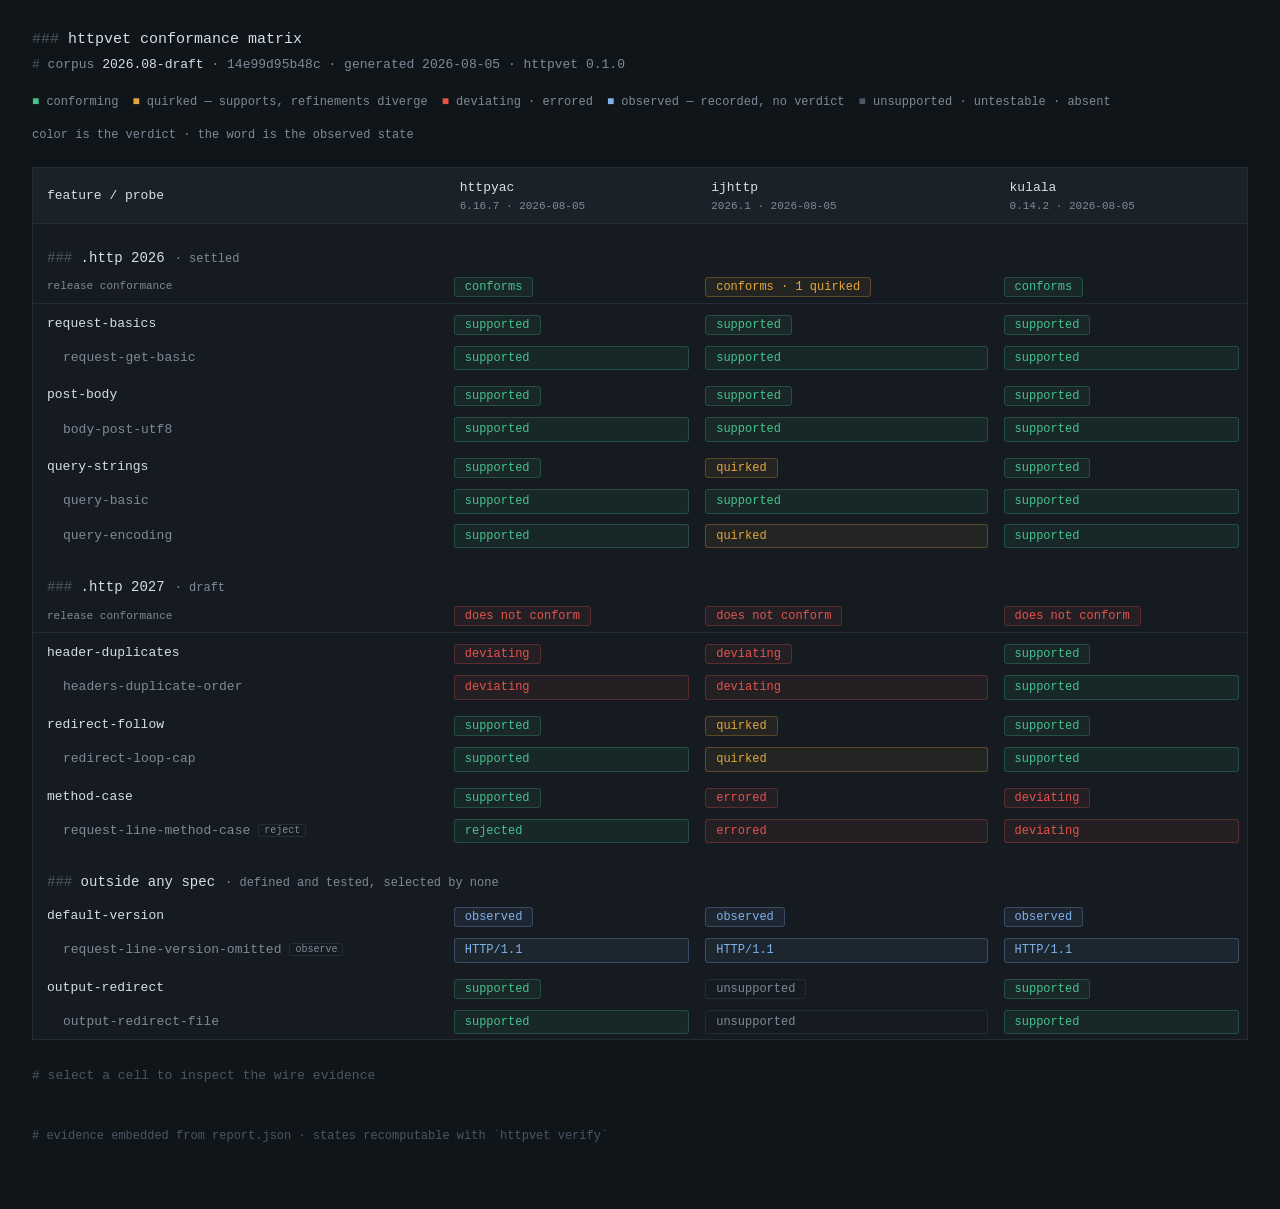
==== commit 3b2ba1cc: "Regenerate matrix: release sections, tiers, gates Co-Authored-By: Claude Fable 5 <noreply@anthropic." ====
--- a/index.html
+++ b/index.html
@@ -70,13 +70,28 @@
     border-bottom: 1px solid var(--line);
   }
   tr.probe:hover td, tr.probe:hover th { background: var(--panel-2); }
-  tr.probe th .tag {
+  tr.probe th.sub { padding-left: 30px; color: var(--muted); font-weight: 400; }
+  tr.probe th .tag, tr.feature th .tag {
     color: var(--muted); border: 1px solid var(--line);
     font-size: 10px; padding: 0 5px; margin-left: 8px; border-radius: 2px;
     vertical-align: 1px;
   }
   td { padding: 5px 8px; }
   td.absent { color: var(--faint); padding-left: 22px; }
+
+  /* release sections and feature aggregate rows */
+  tr.release th {
+    font-size: 14px; color: var(--text); font-weight: 500;
+    padding-top: 24px; padding-bottom: 2px;
+  }
+  tr.release th .h { color: var(--faint); font-weight: 400; }
+  tr.release th .status { color: var(--muted); font-size: 12px; font-weight: 400; margin-left: 10px; }
+  tr.summary th { color: var(--muted); font-size: 11px; font-weight: 400; border-bottom: 1px solid var(--line); }
+  tr.summary td { border-bottom: 1px solid var(--line); }
+  tr.feature th { font-weight: 500; padding-top: 10px; }
+  tr.feature td { padding-top: 10px; }
+  tr.feature:hover td, tr.feature:hover th { background: var(--panel-2); }
+  .cell.static { cursor: default; }
 
   .cell {
     font: inherit; font-size: 12px;
@@ -105,7 +120,10 @@
   .checks li { padding: 1px 0; }
   .checks .ok::before   { content: "✓ "; color: var(--ok); }
   .checks .fail::before { content: "✗ "; color: var(--bad); }
+  .checks .quirk::before { content: "~ "; color: var(--warn); }
   .checks .obs::before  { content: "→ "; color: var(--info); }
+  .checks li.quirk .msg { color: var(--warn); }
+  .checks .tier { color: var(--faint); font-size: 11px; margin-left: 6px; }
   .checks .anchor { color: var(--text); font-weight: 500; }
   .checks .msg { color: var(--muted); }
   .checks li.fail .msg { color: var(--text); }
@@ -155,10 +173,10 @@
   <p class="meta"><span class="h">#</span> corpus <b id="m-corpus"></b> · <span id="m-sha"></span> · generated <span id="m-date"></span> · httpvet <span id="m-kit"></span></p>
   <p class="legend">
     <span class="chip c-ok">conforming</span>
-    <span class="chip c-warn">deviating</span>
-    <span class="chip c-bad">errored / wrong side of reject</span>
-    <span class="chip c-info">observed — client-specific, no verdict</span>
-    <span class="chip c-mut">untestable · absent</span>
+    <span class="chip c-warn">quirked — supports, refinements diverge</span>
+    <span class="chip c-bad">deviating · errored</span>
+    <span class="chip c-info">observed — recorded, no verdict</span>
+    <span class="chip c-mut">unsupported · untestable · absent</span>
     <span>color is the verdict · the word is the observed state</span>
   </p>
 </header>
@@ -170,7 +188,7 @@
 </main>
 <footer><span>#</span> evidence embedded from report.json · states recomputable with `httpvet verify`</footer>
 
-<script>const DATA = {"kit":"0.1.0","generated":"2026-08-05","corpus":{"version":"2026.08-draft","sha256":"6525424b08952559bc5479af4aad5e6fcdd2bd21ffe673545cc5d808914f127a"},"clients":[{"id":"httpyac","version":"6.16.7","runDate":"2026-08-05","host":"darwin/arm64"},{"id":"ijhttp","version":"2026.1","runDate":"2026-08-05","host":"darwin/arm64"},{"id":"kulala","version":"0.14.2","runDate":"2026-08-05","host":"darwin/arm64"}],"areas":[{"name":"headers","probes":[{"id":"headers-duplicate-order","class":"behavioral","spec":["headers#duplicates"],"cells":[{"state":"deviating","ok":false,"exit":0,"durationMs":204,"checks":[{"spec":"headers#duplicates","pass":false,"msg":"expected [\"X-Dup\", \"X-DUP\"], got [\"x-dup\"]"},{"spec":"headers#duplicates","pass":false,"msg":"expected [\"1\", \"2\"], got [\"2\"]"}],"stdout":"\n1 requests processed (1 succeeded)\n","exchanges":[{"conn":0,"tx":[{"t":"GET","k":"method"},{"t":" "},{"t":"/dup","k":"target"},{"t":" "},{"t":"HTTP/1.1","k":"version"},{"t":"\r\n"},{"t":"user-agent","k":"hname"},{"t":": "},{"t":"httpyac","k":"hvalue"},{"t":"\r\n"},{"t":"x-dup","k":"hname"},{"t":": "},{"t":"2","k":"hvalue"},{"t":"\r\n"},{"t":"accept","k":"hname"},{"t":": "},{"t":"*/*","k":"hvalue"},{"t":"\r\n"},{"t":"accept-encoding","k":"hname"},{"t":": "},{"t":"gzip, deflate, br","k":"hvalue"},{"t":"\r\n"},{"t":"Host","k":"hname"},{"t":": "},{"t":"probe.invalid","k":"hvalue"},{"t":"\r\n"},{"t":"Connection","k":"hname"},{"t":": "},{"t":"keep-alive","k":"hvalue"},{"t":"\r\n\r\n"}],"rx":"HTTP/1.1 200 OK\r\nContent-Type: text/plain\r\nContent-Length: 2\r\nConnection: close\r\n\r\nok"}]},{"state":"deviating","ok":false,"exit":0,"durationMs":2713,"checks":[{"spec":"headers#duplicates","pass":false,"msg":"expected [\"X-Dup\", \"X-DUP\"], got [\"X-DUP\"]"},{"spec":"headers#duplicates","pass":false,"msg":"expected [\"1\", \"2\"], got [\"2\"]"}],"stdout":"┌─────────────────────────────────────────────────────────────────────────────┐\n│                      Running IntelliJ HTTP Client with                      │\n├────────────────────────┬────────────────────────────────────────────────────┤\n│         Files          │ probe.http                                         │\n├────────────────────────┼────────────────────────────────────────────────────┤\n│   Public Environment   │                                                    │\n├────────────────────────┼────────────────────────────────────────────────────┤\n│  Private Environment   │                                                    │\n└────────────────────────┴────────────────────────────────────────────────────┘\n  0%  ━━━━━━━━━━━━━━━━━━━━━━━━━━━━━━━━━━━━━━━━━━━━━━━           0/1  Running...\rRequest '#1' GET http://probe.invalid/dup\n  0%  ━━━━━━━━━━━━━━━━━━━━━━━━━━━━━━━━━━━━━━━━━━━━━━━           0/1  Running...\r  0%  ━━━━━━━━━━━━━━━━━━━━━━━━━━━━━━━━━━━━━━━━━━━━━━━           0/1  Running...\r  0%  ━━━━━━━━━━━━━━━━━━━━━━━━━━━━━━━━━━━━━━━━━━━━━━━           0/1  Running...\r= request =\u003e\n  0%  ━━━━━━━━━━━━━━━━━━━━━━━━━━━━━━━━━━━━━━━━━━━━━━━           0/1  Running...\rGET http://probe.invalid/dup\nX-Dup: 1\nX-DUP: 2\nUser-Agent: IntelliJ HTTP Client/CLI 2026.1\nAccept-Encoding: br, deflate, gzip, x-gzip\nAccept: */*\n\n###\n  0%  ━━━━━━━━━━━━━━━━━━━━━━━━━━━━━━━━━━━━━━━━━━━━━━━           0/1  Running...\r\u003c= response =\n  0%  ━━━━━━━━━━━━━━━━━━━━━━━━━━━━━━━━━━━━━━━━━━━━━━━           0/1  Running...\rHTTP/1.1 200 OK\nContent-Type: text/plain\nContent-Length: 2\nConnection: close\n  0%  ━━━━━━━━━━━━━━━━━━━━━━━━━━━━━━━━━━━━━━━━━━━━━━━           0/1  Running...\r  0%  ━━━━━━━━━━━━━━━━━━━━━━━━━━━━━━━━━━━━━━━━━━━━━━━           0/1  Running...\rok\n  0%  ━━━━━━━━━━━━━━━━━━━━━━━━━━━━━━━━━━━━━━━━━━━━━━━           0/1  Running...\r  0%  ━━━━━━━━━━━━━━━━━━━━━━━━━━━━━━━━━━━━━━━━━━━━━━━           0/1  Running...\rResponse code: 200 (OK); Time: 188ms (188 ms); Content length: 2 bytes (2 B)\n  0%  ━━━━━━━━━━━━━━━━━━━━━━━━━━━━━━━━━━━━━━━━━━━━━━━           0/1  Running...\r  0%  ━━━━━━━━━━━━━━━━━━━━━━━━━━━━━━━━━━━━━━━━━━━━━━━           0/1  Running...\r\n\n\n1 requests completed, 0 have failed tests\nRUN SUCCESSFUL\n","stderr":"WARNING: A terminally deprecated method in sun.misc.Unsafe has been called\nWARNING: sun.misc.Unsafe::allocateMemory has been called by io.netty.util.internal.PlatformDependent0$2 (file:/opt/homebrew/Caskroom/ijhttp/261.25134.95/ijhttp/lib/netty-common-4.2.0.RC2.jar)\nWARNING: Please consider reporting this to the maintainers of class io.netty.util.internal.PlatformDependent0$2\nWARNING: sun.misc.Unsafe::allocateMemory will be removed in a future release\n","exchanges":[{"conn":0,"tx":[{"t":"GET","k":"method"},{"t":" "},{"t":"/dup","k":"target"},{"t":" "},{"t":"HTTP/1.1","k":"version"},{"t":"\r\n"},{"t":"X-DUP","k":"hname"},{"t":": "},{"t":"2","k":"hvalue"},{"t":"\r\n"},{"t":"User-Agent","k":"hname"},{"t":": "},{"t":"IntelliJ HTTP Client/CLI 2026.1","k":"hvalue"},{"t":"\r\n"},{"t":"Accept-Encoding","k":"hname"},{"t":": "},{"t":"br, deflate, gzip, x-gzip","k":"hvalue"},{"t":"\r\n"},{"t":"Accept","k":"hname"},{"t":": "},{"t":"*/*","k":"hvalue"},{"t":"\r\n"},{"t":"host","k":"hname"},{"t":": "},{"t":"probe.invalid","k":"hvalue"},{"t":"\r\n\r\n"}],"rx":"HTTP/1.1 200 OK\r\nContent-Type: text/plain\r\nContent-Length: 2\r\nConnection: close\r\n\r\nok"}]},{"state":"supported","ok":true,"exit":0,"durationMs":147,"checks":[{"spec":"headers#duplicates","pass":true},{"spec":"headers#duplicates","pass":true}],"stdout":"Filepath: probe.http\nBlock name: REQUEST_001\nGET http://probe.invalid/dup\nHTTP/1.1 200 · 9ms\n\nHeaders\n────────────\ncontent-type: text/plain\ncontent-length: 2\nconnection: close\n\nResponse body\n─────────────\nok\n","exchanges":[{"conn":0,"tx":[{"t":"GET","k":"method"},{"t":" "},{"t":"/dup","k":"target"},{"t":" "},{"t":"HTTP/1.1","k":"version"},{"t":"\r\n"},{"t":"Host","k":"hname"},{"t":": "},{"t":"probe.invalid","k":"hvalue"},{"t":"\r\n"},{"t":"Accept","k":"hname"},{"t":": "},{"t":"*/*","k":"hvalue"},{"t":"\r\n"},{"t":"X-Dup","k":"hname"},{"t":": "},{"t":"1","k":"hvalue"},{"t":"\r\n"},{"t":"X-DUP","k":"hname"},{"t":": "},{"t":"2","k":"hvalue"},{"t":"\r\n"},{"t":"User-Agent","k":"hname"},{"t":": "},{"t":"kulala-core/0.31.1","k":"hvalue"},{"t":"\r\n\r\n"}],"rx":"HTTP/1.1 200 OK\r\nContent-Type: text/plain\r\nContent-Length: 2\r\nConnection: close\r\n\r\nok"}]}]}]},{"name":"redirects","probes":[{"id":"redirect-loop-cap","class":"behavioral","spec":["redirects#finite-cap","redirects#loop-error"],"cells":[{"state":"supported","ok":true,"exit":10,"durationMs":206,"checks":[{"spec":"redirects#finite-cap","pass":true},{"spec":"redirects#loop-error","pass":true}],"stdout":"\n---------------------\n\nGET http://probe.invalid/loop\n✖ Redirected 10 times. Aborting. (MaxRedirectsError: Redirected 10 times. Aborting. - Request._onResponseBase (/opt/homebrew/lib/node_modules/httpyac/node_modules/got/dist/source/core/index.js:859:35)\nMaxRedirectsError: Redirected 10 times. Aborting.\n    at Request._onResponseBase (/opt/homebrew/lib/node_modules/httpyac/node_modules/got/dist/source/core/index.js:859:35)\n    at Request._onResponse (/opt/homebrew/lib/node_modules/httpyac/node_modules/got/dist/source/core/index.js:948:24)\n✖ Redirected 10 times. Aborting. (MaxRedirectsError: Redirected 10 times. Aborting. - Request._onResponseBase (/opt/homebrew/lib/node_modules/httpyac/node_modules/got/dist/source/core/index.js:859:35)\nMaxRedirectsError: Redirected 10 times. Aborting.\n    at Request._onResponseBase (/opt/homebrew/lib/node_modules/httpyac/node_modules/got/dist/source/core/index.js:859:35)\n    at Request._onResponse (/opt/homebrew/lib/node_modules/httpyac/node_modules/got/dist/source/core/index.js:948:24)\n\n1 requests processed (1 errored)\n","stderr":"{\n  url: 'http://probe.invalid/loop',\n  protocol: 'HTTP',\n  method: 'GET',\n  headers: { Accept: '*/*', 'User-Agent': 'httpyac' },\n  options: {\n    cookieJar: CookieJar {\n      rejectPublicSuffixes: true,\n      enableLooseMode: false,\n      allowSpecialUseDomain: true,\n      prefixSecurity: 'silent',\n      store: [MemoryCookieStore]\n    },\n    hooks: { beforeRedirect: [Array], beforeRequest: [Array] }\n  },\n  proxy: undefined\n}\n","exchanges":[{"conn":0,"tx":[{"t":"GET","k":"method"},{"t":" "},{"t":"/loop","k":"target"},{"t":" "},{"t":"HTTP/1.1","k":"version"},{"t":"\r\n"},{"t":"user-agent","k":"hname"},{"t":": "},{"t":"httpyac","k":"hvalue"},{"t":"\r\n"},{"t":"accept","k":"hname"},{"t":": "},{"t":"*/*","k":"hvalue"},{"t":"\r\n"},{"t":"accept-encoding","k":"hname"},{"t":": "},{"t":"gzip, deflate, br","k":"hvalue"},{"t":"\r\n"},{"t":"Host","k":"hname"},{"t":": "},{"t":"probe.invalid","k":"hvalue"},{"t":"\r\n"},{"t":"Connection","k":"hname"},{"t":": "},{"t":"keep-alive","k":"hvalue"},{"t":"\r\n\r\n"}],"rx":"HTTP/1.1 302 Found\r\nLocation: http://probe.invalid/loop\r\nContent-Length: 0\r\n\r\n"},{"conn":0,"tx":[{"t":"GET","k":"method"},{"t":" "},{"t":"/loop","k":"target"},{"t":" "},{"t":"HTTP/1.1","k":"version"},{"t":"\r\n"},{"t":"user-agent","k":"hname"},{"t":": "},{"t":"httpyac","k":"hvalue"},{"t":"\r\n"},{"t":"accept","k":"hname"},{"t":": "},{"t":"*/*","k":"hvalue"},{"t":"\r\n"},{"t":"accept-encoding","k":"hname"},{"t":": "},{"t":"gzip, deflate, br","k":"hvalue"},{"t":"\r\n"},{"t":"Host","k":"hname"},{"t":": "},{"t":"probe.invalid","k":"hvalue"},{"t":"\r\n"},{"t":"Connection","k":"hname"},{"t":": "},{"t":"keep-alive","k":"hvalue"},{"t":"\r\n\r\n"}],"rx":"HTTP/1.1 302 Found\r\nLocation: http://probe.invalid/loop\r\nContent-Length: 0\r\n\r\n"},{"conn":0,"tx":[{"t":"GET","k":"method"},{"t":" "},{"t":"/loop","k":"target"},{"t":" "},{"t":"HTTP/1.1","k":"version"},{"t":"\r\n"},{"t":"user-agent","k":"hname"},{"t":": "},{"t":"httpyac","k":"hvalue"},{"t":"\r\n"},{"t":"accept","k":"hname"},{"t":": "},{"t":"*/*","k":"hvalue"},{"t":"\r\n"},{"t":"accept-encoding","k":"hname"},{"t":": "},{"t":"gzip, deflate, br","k":"hvalue"},{"t":"\r\n"},{"t":"Host","k":"hname"},{"t":": "},{"t":"probe.invalid","k":"hvalue"},{"t":"\r\n"},{"t":"Connection","k":"hname"},{"t":": "},{"t":"keep-alive","k":"hvalue"},{"t":"\r\n\r\n"}],"rx":"HTTP/1.1 302 Found\r\nLocation: http://probe.invalid/loop\r\nContent-Length: 0\r\n\r\n"},{"conn":0,"tx":[{"t":"GET","k":"method"},{"t":" "},{"t":"/loop","k":"target"},{"t":" "},{"t":"HTTP/1.1","k":"version"},{"t":"\r\n"},{"t":"user-agent","k":"hname"},{"t":": "},{"t":"httpyac","k":"hvalue"},{"t":"\r\n"},{"t":"accept","k":"hname"},{"t":": "},{"t":"*/*","k":"hvalue"},{"t":"\r\n"},{"t":"accept-encoding","k":"hname"},{"t":": "},{"t":"gzip, deflate, br","k":"hvalue"},{"t":"\r\n"},{"t":"Host","k":"hname"},{"t":": "},{"t":"probe.invalid","k":"hvalue"},{"t":"\r\n"},{"t":"Connection","k":"hname"},{"t":": "},{"t":"keep-alive","k":"hvalue"},{"t":"\r\n\r\n"}],"rx":"HTTP/1.1 302 Found\r\nLocation: http://probe.invalid/loop\r\nContent-Length: 0\r\n\r\n"},{"conn":0,"tx":[{"t":"GET","k":"method"},{"t":" "},{"t":"/loop","k":"target"},{"t":" "},{"t":"HTTP/1.1","k":"version"},{"t":"\r\n"},{"t":"user-agent","k":"hname"},{"t":": "},{"t":"httpyac","k":"hvalue"},{"t":"\r\n"},{"t":"accept","k":"hname"},{"t":": "},{"t":"*/*","k":"hvalue"},{"t":"\r\n"},{"t":"accept-encoding","k":"hname"},{"t":": "},{"t":"gzip, deflate, br","k":"hvalue"},{"t":"\r\n"},{"t":"Host","k":"hname"},{"t":": "},{"t":"probe.invalid","k":"hvalue"},{"t":"\r\n"},{"t":"Connection","k":"hname"},{"t":": "},{"t":"keep-alive","k":"hvalue"},{"t":"\r\n\r\n"}],"rx":"HTTP/1.1 302 Found\r\nLocation: http://probe.invalid/loop\r\nContent-Length: 0\r\n\r\n"},{"conn":0,"tx":[{"t":"GET","k":"method"},{"t":" "},{"t":"/loop","k":"target"},{"t":" "},{"t":"HTTP/1.1","k":"version"},{"t":"\r\n"},{"t":"user-agent","k":"hname"},{"t":": "},{"t":"httpyac","k":"hvalue"},{"t":"\r\n"},{"t":"accept","k":"hname"},{"t":": "},{"t":"*/*","k":"hvalue"},{"t":"\r\n"},{"t":"accept-encoding","k":"hname"},{"t":": "},{"t":"gzip, deflate, br","k":"hvalue"},{"t":"\r\n"},{"t":"Host","k":"hname"},{"t":": "},{"t":"probe.invalid","k":"hvalue"},{"t":"\r\n"},{"t":"Connection","k":"hname"},{"t":": "},{"t":"keep-alive","k":"hvalue"},{"t":"\r\n\r\n"}],"rx":"HTTP/1.1 302 Found\r\nLocation: http://probe.invalid/loop\r\nContent-Length: 0\r\n\r\n"},{"conn":0,"tx":[{"t":"GET","k":"method"},{"t":" "},{"t":"/loop","k":"target"},{"t":" "},{"t":"HTTP/1.1","k":"version"},{"t":"\r\n"},{"t":"user-agent","k":"hname"},{"t":": "},{"t":"httpyac","k":"hvalue"},{"t":"\r\n"},{"t":"accept","k":"hname"},{"t":": "},{"t":"*/*","k":"hvalue"},{"t":"\r\n"},{"t":"accept-encoding","k":"hname"},{"t":": "},{"t":"gzip, deflate, br","k":"hvalue"},{"t":"\r\n"},{"t":"Host","k":"hname"},{"t":": "},{"t":"probe.invalid","k":"hvalue"},{"t":"\r\n"},{"t":"Connection","k":"hname"},{"t":": "},{"t":"keep-alive","k":"hvalue"},{"t":"\r\n\r\n"}],"rx":"HTTP/1.1 302 Found\r\nLocation: http://probe.invalid/loop\r\nContent-Length: 0\r\n\r\n"},{"conn":0,"tx":[{"t":"GET","k":"method"},{"t":" "},{"t":"/loop","k":"target"},{"t":" "},{"t":"HTTP/1.1","k":"version"},{"t":"\r\n"},{"t":"user-agent","k":"hname"},{"t":": "},{"t":"httpyac","k":"hvalue"},{"t":"\r\n"},{"t":"accept","k":"hname"},{"t":": "},{"t":"*/*","k":"hvalue"},{"t":"\r\n"},{"t":"accept-encoding","k":"hname"},{"t":": "},{"t":"gzip, deflate, br","k":"hvalue"},{"t":"\r\n"},{"t":"Host","k":"hname"},{"t":": "},{"t":"probe.invalid","k":"hvalue"},{"t":"\r\n"},{"t":"Connection","k":"hname"},{"t":": "},{"t":"keep-alive","k":"hvalue"},{"t":"\r\n\r\n"}],"rx":"HTTP/1.1 302 Found\r\nLocation: http://probe.invalid/loop\r\nContent-Length: 0\r\n\r\n"},{"conn":0,"tx":[{"t":"GET","k":"method"},{"t":" "},{"t":"/loop","k":"target"},{"t":" "},{"t":"HTTP/1.1","k":"version"},{"t":"\r\n"},{"t":"user-agent","k":"hname"},{"t":": "},{"t":"httpyac","k":"hvalue"},{"t":"\r\n"},{"t":"accept","k":"hname"},{"t":": "},{"t":"*/*","k":"hvalue"},{"t":"\r\n"},{"t":"accept-encoding","k":"hname"},{"t":": "},{"t":"gzip, deflate, br","k":"hvalue"},{"t":"\r\n"},{"t":"Host","k":"hname"},{"t":": "},{"t":"probe.invalid","k":"hvalue"},{"t":"\r\n"},{"t":"Connection","k":"hname"},{"t":": "},{"t":"keep-alive","k":"hvalue"},{"t":"\r\n\r\n"}],"rx":"HTTP/1.1 302 Found\r\nLocation: http://probe.invalid/loop\r\nContent-Length: 0\r\n\r\n"},{"conn":0,"tx":[{"t":"GET","k":"method"},{"t":" "},{"t":"/loop","k":"target"},{"t":" "},{"t":"HTTP/1.1","k":"version"},{"t":"\r\n"},{"t":"user-agent","k":"hname"},{"t":": "},{"t":"httpyac","k":"hvalue"},{"t":"\r\n"},{"t":"accept","k":"hname"},{"t":": "},{"t":"*/*","k":"hvalue"},{"t":"\r\n"},{"t":"accept-encoding","k":"hname"},{"t":": "},{"t":"gzip, deflate, br","k":"hvalue"},{"t":"\r\n"},{"t":"Host","k":"hname"},{"t":": "},{"t":"probe.invalid","k":"hvalue"},{"t":"\r\n"},{"t":"Connection","k":"hname"},{"t":": "},{"t":"keep-alive","k":"hvalue"},{"t":"\r\n\r\n"}],"rx":"HTTP/1.1 302 Found\r\nLocation: http://probe.invalid/loop\r\nContent-Length: 0\r\n\r\n"},{"conn":0,"tx":[{"t":"GET","k":"method"},{"t":" "},{"t":"/loop","k":"target"},{"t":" "},{"t":"HTTP/1.1","k":"version"},{"t":"\r\n"},{"t":"user-agent","k":"hname"},{"t":": "},{"t":"httpyac","k":"hvalue"},{"t":"\r\n"},{"t":"accept","k":"hname"},{"t":": "},{"t":"*/*","k":"hvalue"},{"t":"\r\n"},{"t":"accept-encoding","k":"hname"},{"t":": "},{"t":"gzip, deflate, br","k":"hvalue"},{"t":"\r\n"},{"t":"Host","k":"hname"},{"t":": "},{"t":"probe.invalid","k":"hvalue"},{"t":"\r\n"},{"t":"Connection","k":"hname"},{"t":": "},{"t":"keep-alive","k":"hvalue"},{"t":"\r\n\r\n"}],"rx":"HTTP/1.1 302 Found\r\nLocation: http://probe.invalid/loop\r\nContent-Length: 0\r\n\r\n"}]},{"state":"deviating","ok":false,"exit":0,"durationMs":2768,"checks":[{"spec":"redirects#finite-cap","pass":true},{"spec":"redirects#loop-error","pass":false,"msg":"condition is false (False)"}],"stdout":"┌─────────────────────────────────────────────────────────────────────────────┐\n│                      Running IntelliJ HTTP Client with                      │\n├────────────────────────┬────────────────────────────────────────────────────┤\n│         Files          │ probe.http                                         │\n├────────────────────────┼────────────────────────────────────────────────────┤\n│   Public Environment   │                                                    │\n├────────────────────────┼────────────────────────────────────────────────────┤\n│  Private Environment   │                                                    │\n└────────────────────────┴────────────────────────────────────────────────────┘\n  0%  ━━━━━━━━━━━━━━━━━━━━━━━━━━━━━━━━━━━━━━━━━━━━━━━           0/1  Running...\rRequest '#1' GET http://probe.invalid/loop\n  0%  ━━━━━━━━━━━━━━━━━━━━━━━━━━━━━━━━━━━━━━━━━━━━━━━           0/1  Running...\r  0%  ━━━━━━━━━━━━━━━━━━━━━━━━━━━━━━━━━━━━━━━━━━━━━━━           0/1  Running...\r  0%  ━━━━━━━━━━━━━━━━━━━━━━━━━━━━━━━━━━━━━━━━━━━━━━━           0/1  Running...\r  0%  ━━━━━━━━━━━━━━━━━━━━━━━━━━━━━━━━━━━━━━━━━━━━━━━           0/1  Running...\r= request =\u003e\n  0%  ━━━━━━━━━━━━━━━━━━━━━━━━━━━━━━━━━━━━━━━━━━━━━━━           0/1  Running...\rGET http://probe.invalid/loop\nUser-Agent: IntelliJ HTTP Client/CLI 2026.1\nAccept-Encoding: br, deflate, gzip, x-gzip\nAccept: */*\n\n###\n  0%  ━━━━━━━━━━━━━━━━━━━━━━━━━━━━━━━━━━━━━━━━━━━━━━━           0/1  Running...\r\u003c= response =\n  0%  ━━━━━━━━━━━━━━━━━━━━━━━━━━━━━━━━━━━━━━━━━━━━━━━           0/1  Running...\rHTTP/1.1 302 Found\nLocation: http://probe.invalid/loop\nContent-Length: 0\n  0%  ━━━━━━━━━━━━━━━━━━━━━━━━━━━━━━━━━━━━━━━━━━━━━━━           0/1  Running...\r  0%  ━━━━━━━━━━━━━━━━━━━━━━━━━━━━━━━━━━━━━━━━━━━━━━━           0/1  Running...\r\u003cResponse body is empty\u003e\n  0%  ━━━━━━━━━━━━━━━━━━━━━━━━━━━━━━━━━━━━━━━━━━━━━━━           0/1  Running...\r  0%  ━━━━━━━━━━━━━━━━━━━━━━━━━━━━━━━━━━━━━━━━━━━━━━━           0/1  Running...\rResponse code: 302 (Found); Time: 208ms (208 ms); Content length: 0 bytes (0 B)\n  0%  ━━━━━━━━━━━━━━━━━━━━━━━━━━━━━━━━━━━━━━━━━━━━━━━           0/1  Running...\r  0%  ━━━━━━━━━━━━━━━━━━━━━━━━━━━━━━━━━━━━━━━━━━━━━━━           0/1  Running...\r\n\n\n1 requests completed, 0 have failed tests\nRUN SUCCESSFUL\n","stderr":"WARNING: A terminally deprecated method in sun.misc.Unsafe has been called\nWARNING: sun.misc.Unsafe::allocateMemory has been called by io.netty.util.internal.PlatformDependent0$2 (file:/opt/homebrew/Caskroom/ijhttp/261.25134.95/ijhttp/lib/netty-common-4.2.0.RC2.jar)\nWARNING: Please consider reporting this to the maintainers of class io.netty.util.internal.PlatformDependent0$2\nWARNING: sun.misc.Unsafe::allocateMemory will be removed in a future release\n","exchanges":[{"conn":0,"tx":[{"t":"GET","k":"method"},{"t":" "},{"t":"/loop","k":"target"},{"t":" "},{"t":"HTTP/1.1","k":"version"},{"t":"\r\n"},{"t":"User-Agent","k":"hname"},{"t":": "},{"t":"IntelliJ HTTP Client/CLI 2026.1","k":"hvalue"},{"t":"\r\n"},{"t":"Accept-Encoding","k":"hname"},{"t":": "},{"t":"br, deflate, gzip, x-gzip","k":"hvalue"},{"t":"\r\n"},{"t":"Accept","k":"hname"},{"t":": "},{"t":"*/*","k":"hvalue"},{"t":"\r\n"},{"t":"host","k":"hname"},{"t":": "},{"t":"probe.invalid","k":"hvalue"},{"t":"\r\n\r\n"}],"rx":"HTTP/1.1 302 Found\r\nLocation: http://probe.invalid/loop\r\nContent-Length: 0\r\n\r\n"},{"conn":0,"tx":[{"t":"GET","k":"method"},{"t":" "},{"t":"/loop","k":"target"},{"t":" "},{"t":"HTTP/1.1","k":"version"},{"t":"\r\n"},{"t":"User-Agent","k":"hname"},{"t":": "},{"t":"IntelliJ HTTP Client/CLI 2026.1","k":"hvalue"},{"t":"\r\n"},{"t":"Accept-Encoding","k":"hname"},{"t":": "},{"t":"br, deflate, gzip, x-gzip","k":"hvalue"},{"t":"\r\n"},{"t":"Accept","k":"hname"},{"t":": "},{"t":"*/*","k":"hvalue"},{"t":"\r\n"},{"t":"host","k":"hname"},{"t":": "},{"t":"probe.invalid","k":"hvalue"},{"t":"\r\n\r\n"}],"rx":"HTTP/1.1 302 Found\r\nLocation: http://probe.invalid/loop\r\nContent-Length: 0\r\n\r\n"},{"conn":0,"tx":[{"t":"GET","k":"method"},{"t":" "},{"t":"/loop","k":"target"},{"t":" "},{"t":"HTTP/1.1","k":"version"},{"t":"\r\n"},{"t":"User-Agent","k":"hname"},{"t":": "},{"t":"IntelliJ HTTP Client/CLI 2026.1","k":"hvalue"},{"t":"\r\n"},{"t":"Accept-Encoding","k":"hname"},{"t":": "},{"t":"br, deflate, gzip, x-gzip","k":"hvalue"},{"t":"\r\n"},{"t":"Accept","k":"hname"},{"t":": "},{"t":"*/*","k":"hvalue"},{"t":"\r\n"},{"t":"host","k":"hname"},{"t":": "},{"t":"probe.invalid","k":"hvalue"},{"t":"\r\n\r\n"}],"rx":"HTTP/1.1 302 Found\r\nLocation: http://probe.invalid/loop\r\nContent-Length: 0\r\n\r\n"},{"conn":0,"tx":[{"t":"GET","k":"method"},{"t":" "},{"t":"/loop","k":"target"},{"t":" "},{"t":"HTTP/1.1","k":"version"},{"t":"\r\n"},{"t":"User-Agent","k":"hname"},{"t":": "},{"t":"IntelliJ HTTP Client/CLI 2026.1","k":"hvalue"},{"t":"\r\n"},{"t":"Accept-Encoding","k":"hname"},{"t":": "},{"t":"br, deflate, gzip, x-gzip","k":"hvalue"},{"t":"\r\n"},{"t":"Accept","k":"hname"},{"t":": "},{"t":"*/*","k":"hvalue"},{"t":"\r\n"},{"t":"host","k":"hname"},{"t":": "},{"t":"probe.invalid","k":"hvalue"},{"t":"\r\n\r\n"}],"rx":"HTTP/1.1 302 Found\r\nLocation: http://probe.invalid/loop\r\nContent-Length: 0\r\n\r\n"},{"conn":0,"tx":[{"t":"GET","k":"method"},{"t":" "},{"t":"/loop","k":"target"},{"t":" "},{"t":"HTTP/1.1","k":"version"},{"t":"\r\n"},{"t":"User-Agent","k":"hname"},{"t":": "},{"t":"IntelliJ HTTP Client/CLI 2026.1","k":"hvalue"},{"t":"\r\n"},{"t":"Accept-Encoding","k":"hname"},{"t":": "},{"t":"br, deflate, gzip, x-gzip","k":"hvalue"},{"t":"\r\n"},{"t":"Accept","k":"hname"},{"t":": "},{"t":"*/*","k":"hvalue"},{"t":"\r\n"},{"t":"host","k":"hname"},{"t":": "},{"t":"probe.invalid","k":"hvalue"},{"t":"\r\n\r\n"}],"rx":"HTTP/1.1 302 Found\r\nLocation: http://probe.invalid/loop\r\nContent-Length: 0\r\n\r\n"},{"conn":0,"tx":[{"t":"GET","k":"method"},{"t":" "},{"t":"/loop","k":"target"},{"t":" "},{"t":"HTTP/1.1","k":"version"},{"t":"\r\n"},{"t":"User-Agent","k":"hname"},{"t":": "},{"t":"IntelliJ HTTP Client/CLI 2026.1","k":"hvalue"},{"t":"\r\n"},{"t":"Accept-Encoding","k":"hname"},{"t":": "},{"t":"br, deflate, gzip, x-gzip","k":"hvalue"},{"t":"\r\n"},{"t":"Accept","k":"hname"},{"t":": "},{"t":"*/*","k":"hvalue"},{"t":"\r\n"},{"t":"host","k":"hname"},{"t":": "},{"t":"probe.invalid","k":"hvalue"},{"t":"\r\n\r\n"}],"rx":"HTTP/1.1 302 Found\r\nLocation: http://probe.invalid/loop\r\nContent-Length: 0\r\n\r\n"},{"conn":0,"tx":[{"t":"GET","k":"method"},{"t":" "},{"t":"/loop","k":"target"},{"t":" "},{"t":"HTTP/1.1","k":"version"},{"t":"\r\n"},{"t":"User-Agent","k":"hname"},{"t":": "},{"t":"IntelliJ HTTP Client/CLI 2026.1","k":"hvalue"},{"t":"\r\n"},{"t":"Accept-Encoding","k":"hname"},{"t":": "},{"t":"br, deflate, gzip, x-gzip","k":"hvalue"},{"t":"\r\n"},{"t":"Accept","k":"hname"},{"t":": "},{"t":"*/*","k":"hvalue"},{"t":"\r\n"},{"t":"host","k":"hname"},{"t":": "},{"t":"probe.invalid","k":"hvalue"},{"t":"\r\n\r\n"}],"rx":"HTTP/1.1 302 Found\r\nLocation: http://probe.invalid/loop\r\nContent-Length: 0\r\n\r\n"},{"conn":0,"tx":[{"t":"GET","k":"method"},{"t":" "},{"t":"/loop","k":"target"},{"t":" "},{"t":"HTTP/1.1","k":"version"},{"t":"\r\n"},{"t":"User-Agent","k":"hname"},{"t":": "},{"t":"IntelliJ HTTP Client/CLI 2026.1","k":"hvalue"},{"t":"\r\n"},{"t":"Accept-Encoding","k":"hname"},{"t":": "},{"t":"br, deflate, gzip, x-gzip","k":"hvalue"},{"t":"\r\n"},{"t":"Accept","k":"hname"},{"t":": "},{"t":"*/*","k":"hvalue"},{"t":"\r\n"},{"t":"host","k":"hname"},{"t":": "},{"t":"probe.invalid","k":"hvalue"},{"t":"\r\n\r\n"}],"rx":"HTTP/1.1 302 Found\r\nLocation: http://probe.invalid/loop\r\nContent-Length: 0\r\n\r\n"},{"conn":0,"tx":[{"t":"GET","k":"method"},{"t":" "},{"t":"/loop","k":"target"},{"t":" "},{"t":"HTTP/1.1","k":"version"},{"t":"\r\n"},{"t":"User-Agent","k":"hname"},{"t":": "},{"t":"IntelliJ HTTP Client/CLI 2026.1","k":"hvalue"},{"t":"\r\n"},{"t":"Accept-Encoding","k":"hname"},{"t":": "},{"t":"br, deflate, gzip, x-gzip","k":"hvalue"},{"t":"\r\n"},{"t":"Accept","k":"hname"},{"t":": "},{"t":"*/*","k":"hvalue"},{"t":"\r\n"},{"t":"host","k":"hname"},{"t":": "},{"t":"probe.invalid","k":"hvalue"},{"t":"\r\n\r\n"}],"rx":"HTTP/1.1 302 Found\r\nLocation: http://probe.invalid/loop\r\nContent-Length: 0\r\n\r\n"},{"conn":0,"tx":[{"t":"GET","k":"method"},{"t":" "},{"t":"/loop","k":"target"},{"t":" "},{"t":"HTTP/1.1","k":"version"},{"t":"\r\n"},{"t":"User-Agent","k":"hname"},{"t":": "},{"t":"IntelliJ HTTP Client/CLI 2026.1","k":"hvalue"},{"t":"\r\n"},{"t":"Accept-Encoding","k":"hname"},{"t":": "},{"t":"br, deflate, gzip, x-gzip","k":"hvalue"},{"t":"\r\n"},{"t":"Accept","k":"hname"},{"t":": "},{"t":"*/*","k":"hvalue"},{"t":"\r\n"},{"t":"host","k":"hname"},{"t":": "},{"t":"probe.invalid","k":"hvalue"},{"t":"\r\n\r\n"}],"rx":"HTTP/1.1 302 Found\r\nLocation: http://probe.invalid/loop\r\nContent-Length: 0\r\n\r\n"},{"conn":0,"tx":[{"t":"GET","k":"method"},{"t":" "},{"t":"/loop","k":"target"},{"t":" "},{"t":"HTTP/1.1","k":"version"},{"t":"\r\n"},{"t":"User-Agent","k":"hname"},{"t":": "},{"t":"IntelliJ HTTP Client/CLI 2026.1","k":"hvalue"},{"t":"\r\n"},{"t":"Accept-Encoding","k":"hname"},{"t":": "},{"t":"br, deflate, gzip, x-gzip","k":"hvalue"},{"t":"\r\n"},{"t":"Accept","k":"hname"},{"t":": "},{"t":"*/*","k":"hvalue"},{"t":"\r\n"},{"t":"host","k":"hname"},{"t":": "},{"t":"probe.invalid","k":"hvalue"},{"t":"\r\n\r\n"}],"rx":"HTTP/1.1 302 Found\r\nLocation: http://probe.invalid/loop\r\nContent-Length: 0\r\n\r\n"},{"conn":0,"tx":[{"t":"GET","k":"method"},{"t":" "},{"t":"/loop","k":"target"},{"t":" "},{"t":"HTTP/1.1","k":"version"},{"t":"\r\n"},{"t":"User-Agent","k":"hname"},{"t":": "},{"t":"IntelliJ HTTP Client/CLI 2026.1","k":"hvalue"},{"t":"\r\n"},{"t":"Accept-Encoding","k":"hname"},{"t":": "},{"t":"br, deflate, gzip, x-gzip","k":"hvalue"},{"t":"\r\n"},{"t":"Accept","k":"hname"},{"t":": "},{"t":"*/*","k":"hvalue"},{"t":"\r\n"},{"t":"host","k":"hname"},{"t":": "},{"t":"probe.invalid","k":"hvalue"},{"t":"\r\n\r\n"}],"rx":"HTTP/1.1 302 Found\r\nLocation: http://probe.invalid/loop\r\nContent-Length: 0\r\n\r\n"},{"conn":0,"tx":[{"t":"GET","k":"method"},{"t":" "},{"t":"/loop","k":"target"},{"t":" "},{"t":"HTTP/1.1","k":"version"},{"t":"\r\n"},{"t":"User-Agent","k":"hname"},{"t":": "},{"t":"IntelliJ HTTP Client/CLI 2026.1","k":"hvalue"},{"t":"\r\n"},{"t":"Accept-Encoding","k":"hname"},{"t":": "},{"t":"br, deflate, gzip, x-gzip","k":"hvalue"},{"t":"\r\n"},{"t":"Accept","k":"hname"},{"t":": "},{"t":"*/*","k":"hvalue"},{"t":"\r\n"},{"t":"host","k":"hname"},{"t":": "},{"t":"probe.invalid","k":"hvalue"},{"t":"\r\n\r\n"}],"rx":"HTTP/1.1 302 Found\r\nLocation: http://probe.invalid/loop\r\nContent-Length: 0\r\n\r\n"},{"conn":0,"tx":[{"t":"GET","k":"method"},{"t":" "},{"t":"/loop","k":"target"},{"t":" "},{"t":"HTTP/1.1","k":"version"},{"t":"\r\n"},{"t":"User-Agent","k":"hname"},{"t":": "},{"t":"IntelliJ HTTP Client/CLI 2026.1","k":"hvalue"},{"t":"\r\n"},{"t":"Accept-Encoding","k":"hname"},{"t":": "},{"t":"br, deflate, gzip, x-gzip","k":"hvalue"},{"t":"\r\n"},{"t":"Accept","k":"hname"},{"t":": "},{"t":"*/*","k":"hvalue"},{"t":"\r\n"},{"t":"host","k":"hname"},{"t":": "},{"t":"probe.invalid","k":"hvalue"},{"t":"\r\n\r\n"}],"rx":"HTTP/1.1 302 Found\r\nLocation: http://probe.invalid/loop\r\nContent-Length: 0\r\n\r\n"},{"conn":0,"tx":[{"t":"GET","k":"method"},{"t":" "},{"t":"/loop","k":"target"},{"t":" "},{"t":"HTTP/1.1","k":"version"},{"t":"\r\n"},{"t":"User-Agent","k":"hname"},{"t":": "},{"t":"IntelliJ HTTP Client/CLI 2026.1","k":"hvalue"},{"t":"\r\n"},{"t":"Accept-Encoding","k":"hname"},{"t":": "},{"t":"br, deflate, gzip, x-gzip","k":"hvalue"},{"t":"\r\n"},{"t":"Accept","k":"hname"},{"t":": "},{"t":"*/*","k":"hvalue"},{"t":"\r\n"},{"t":"host","k":"hname"},{"t":": "},{"t":"probe.invalid","k":"hvalue"},{"t":"\r\n\r\n"}],"rx":"HTTP/1.1 302 Found\r\nLocation: http://probe.invalid/loop\r\nContent-Length: 0\r\n\r\n"},{"conn":0,"tx":[{"t":"GET","k":"method"},{"t":" "},{"t":"/loop","k":"target"},{"t":" "},{"t":"HTTP/1.1","k":"version"},{"t":"\r\n"},{"t":"User-Agent","k":"hname"},{"t":": "},{"t":"IntelliJ HTTP Client/CLI 2026.1","k":"hvalue"},{"t":"\r\n"},{"t":"Accept-Encoding","k":"hname"},{"t":": "},{"t":"br, deflate, gzip, x-gzip","k":"hvalue"},{"t":"\r\n"},{"t":"Accept","k":"hname"},{"t":": "},{"t":"*/*","k":"hvalue"},{"t":"\r\n"},{"t":"host","k":"hname"},{"t":": "},{"t":"probe.invalid","k":"hvalue"},{"t":"\r\n\r\n"}],"rx":"HTTP/1.1 302 Found\r\nLocation: http://probe.invalid/loop\r\nContent-Length: 0\r\n\r\n"},{"conn":0,"tx":[{"t":"GET","k":"method"},{"t":" "},{"t":"/loop","k":"target"},{"t":" "},{"t":"HTTP/1.1","k":"version"},{"t":"\r\n"},{"t":"User-Agent","k":"hname"},{"t":": "},{"t":"IntelliJ HTTP Client/CLI 2026.1","k":"hvalue"},{"t":"\r\n"},{"t":"Accept-Encoding","k":"hname"},{"t":": "},{"t":"br, deflate, gzip, x-gzip","k":"hvalue"},{"t":"\r\n"},{"t":"Accept","k":"hname"},{"t":": "},{"t":"*/*","k":"hvalue"},{"t":"\r\n"},{"t":"host","k":"hname"},{"t":": "},{"t":"probe.invalid","k":"hvalue"},{"t":"\r\n\r\n"}],"rx":"HTTP/1.1 302 Found\r\nLocation: http://probe.invalid/loop\r\nContent-Length: 0\r\n\r\n"},{"conn":0,"tx":[{"t":"GET","k":"method"},{"t":" "},{"t":"/loop","k":"target"},{"t":" "},{"t":"HTTP/1.1","k":"version"},{"t":"\r\n"},{"t":"User-Agent","k":"hname"},{"t":": "},{"t":"IntelliJ HTTP Client/CLI 2026.1","k":"hvalue"},{"t":"\r\n"},{"t":"Accept-Encoding","k":"hname"},{"t":": "},{"t":"br, deflate, gzip, x-gzip","k":"hvalue"},{"t":"\r\n"},{"t":"Accept","k":"hname"},{"t":": "},{"t":"*/*","k":"hvalue"},{"t":"\r\n"},{"t":"host","k":"hname"},{"t":": "},{"t":"probe.invalid","k":"hvalue"},{"t":"\r\n\r\n"}],"rx":"HTTP/1.1 302 Found\r\nLocation: http://probe.invalid/loop\r\nContent-Length: 0\r\n\r\n"},{"conn":0,"tx":[{"t":"GET","k":"method"},{"t":" "},{"t":"/loop","k":"target"},{"t":" "},{"t":"HTTP/1.1","k":"version"},{"t":"\r\n"},{"t":"User-Agent","k":"hname"},{"t":": "},{"t":"IntelliJ HTTP Client/CLI 2026.1","k":"hvalue"},{"t":"\r\n"},{"t":"Accept-Encoding","k":"hname"},{"t":": "},{"t":"br, deflate, gzip, x-gzip","k":"hvalue"},{"t":"\r\n"},{"t":"Accept","k":"hname"},{"t":": "},{"t":"*/*","k":"hvalue"},{"t":"\r\n"},{"t":"host","k":"hname"},{"t":": "},{"t":"probe.invalid","k":"hvalue"},{"t":"\r\n\r\n"}],"rx":"HTTP/1.1 302 Found\r\nLocation: http://probe.invalid/loop\r\nContent-Length: 0\r\n\r\n"},{"conn":0,"tx":[{"t":"GET","k":"method"},{"t":" "},{"t":"/loop","k":"target"},{"t":" "},{"t":"HTTP/1.1","k":"version"},{"t":"\r\n"},{"t":"User-Agent","k":"hname"},{"t":": "},{"t":"IntelliJ HTTP Client/CLI 2026.1","k":"hvalue"},{"t":"\r\n"},{"t":"Accept-Encoding","k":"hname"},{"t":": "},{"t":"br, deflate, gzip, x-gzip","k":"hvalue"},{"t":"\r\n"},{"t":"Accept","k":"hname"},{"t":": "},{"t":"*/*","k":"hvalue"},{"t":"\r\n"},{"t":"host","k":"hname"},{"t":": "},{"t":"probe.invalid","k":"hvalue"},{"t":"\r\n\r\n"}],"rx":"HTTP/1.1 302 Found\r\nLocation: http://probe.invalid/loop\r\nContent-Length: 0\r\n\r\n"},{"conn":0,"tx":[{"t":"GET","k":"method"},{"t":" "},{"t":"/loop","k":"target"},{"t":" "},{"t":"HTTP/1.1","k":"version"},{"t":"\r\n"},{"t":"User-Agent","k":"hname"},{"t":": "},{"t":"IntelliJ HTTP Client/CLI 2026.1","k":"hvalue"},{"t":"\r\n"},{"t":"Accept-Encoding","k":"hname"},{"t":": "},{"t":"br, deflate, gzip, x-gzip","k":"hvalue"},{"t":"\r\n"},{"t":"Accept","k":"hname"},{"t":": "},{"t":"*/*","k":"hvalue"},{"t":"\r\n"},{"t":"host","k":"hname"},{"t":": "},{"t":"probe.invalid","k":"hvalue"},{"t":"\r\n\r\n"}],"rx":"HTTP/1.1 302 Found\r\nLocation: http://probe.invalid/loop\r\nContent-Length: 0\r\n\r\n"},{"conn":0,"tx":[{"t":"GET","k":"method"},{"t":" "},{"t":"/loop","k":"target"},{"t":" "},{"t":"HTTP/1.1","k":"version"},{"t":"\r\n"},{"t":"User-Agent","k":"hname"},{"t":": "},{"t":"IntelliJ HTTP Client/CLI 2026.1","k":"hvalue"},{"t":"\r\n"},{"t":"Accept-Encoding","k":"hname"},{"t":": "},{"t":"br, deflate, gzip, x-gzip","k":"hvalue"},{"t":"\r\n"},{"t":"Accept","k":"hname"},{"t":": "},{"t":"*/*","k":"hvalue"},{"t":"\r\n"},{"t":"host","k":"hname"},{"t":": "},{"t":"probe.invalid","k":"hvalue"},{"t":"\r\n\r\n"}],"rx":"HTTP/1.1 302 Found\r\nLocation: http://probe.invalid/loop\r\nContent-Length: 0\r\n\r\n"},{"conn":0,"tx":[{"t":"GET","k":"method"},{"t":" "},{"t":"/loop","k":"target"},{"t":" "},{"t":"HTTP/1.1","k":"version"},{"t":"\r\n"},{"t":"User-Agent","k":"hname"},{"t":": "},{"t":"IntelliJ HTTP Client/CLI 2026.1","k":"hvalue"},{"t":"\r\n"},{"t":"Accept-Encoding","k":"hname"},{"t":": "},{"t":"br, deflate, gzip, x-gzip","k":"hvalue"},{"t":"\r\n"},{"t":"Accept","k":"hname"},{"t":": "},{"t":"*/*","k":"hvalue"},{"t":"\r\n"},{"t":"host","k":"hname"},{"t":": "},{"t":"probe.invalid","k":"hvalue"},{"t":"\r\n\r\n"}],"rx":"HTTP/1.1 302 Found\r\nLocation: http://probe.invalid/loop\r\nContent-Length: 0\r\n\r\n"},{"conn":0,"tx":[{"t":"GET","k":"method"},{"t":" "},{"t":"/loop","k":"target"},{"t":" "},{"t":"HTTP/1.1","k":"version"},{"t":"\r\n"},{"t":"User-Agent","k":"hname"},{"t":": "},{"t":"IntelliJ HTTP Client/CLI 2026.1","k":"hvalue"},{"t":"\r\n"},{"t":"Accept-Encoding","k":"hname"},{"t":": "},{"t":"br, deflate, gzip, x-gzip","k":"hvalue"},{"t":"\r\n"},{"t":"Accept","k":"hname"},{"t":": "},{"t":"*/*","k":"hvalue"},{"t":"\r\n"},{"t":"host","k":"hname"},{"t":": "},{"t":"probe.invalid","k":"hvalue"},{"t":"\r\n\r\n"}],"rx":"HTTP/1.1 302 Found\r\nLocation: http://probe.invalid/loop\r\nContent-Length: 0\r\n\r\n"},{"conn":0,"tx":[{"t":"GET","k":"method"},{"t":" "},{"t":"/loop","k":"target"},{"t":" "},{"t":"HTTP/1.1","k":"version"},{"t":"\r\n"},{"t":"User-Agent","k":"hname"},{"t":": "},{"t":"IntelliJ HTTP Client/CLI 2026.1","k":"hvalue"},{"t":"\r\n"},{"t":"Accept-Encoding","k":"hname"},{"t":": "},{"t":"br, deflate, gzip, x-gzip","k":"hvalue"},{"t":"\r\n"},{"t":"Accept","k":"hname"},{"t":": "},{"t":"*/*","k":"hvalue"},{"t":"\r\n"},{"t":"host","k":"hname"},{"t":": "},{"t":"probe.invalid","k":"hvalue"},{"t":"\r\n\r\n"}],"rx":"HTTP/1.1 302 Found\r\nLocation: http://probe.invalid/loop\r\nContent-Length: 0\r\n\r\n"},{"conn":0,"tx":[{"t":"GET","k":"method"},{"t":" "},{"t":"/loop","k":"target"},{"t":" "},{"t":"HTTP/1.1","k":"version"},{"t":"\r\n"},{"t":"User-Agent","k":"hname"},{"t":": "},{"t":"IntelliJ HTTP Client/CLI 2026.1","k":"hvalue"},{"t":"\r\n"},{"t":"Accept-Encoding","k":"hname"},{"t":": "},{"t":"br, deflate, gzip, x-gzip","k":"hvalue"},{"t":"\r\n"},{"t":"Accept","k":"hname"},{"t":": "},{"t":"*/*","k":"hvalue"},{"t":"\r\n"},{"t":"host","k":"hname"},{"t":": "},{"t":"probe.invalid","k":"hvalue"},{"t":"\r\n\r\n"}],"rx":"HTTP/1.1 302 Found\r\nLocation: http://probe.invalid/loop\r\nContent-Length: 0\r\n\r\n"}]},{"state":"supported","ok":true,"exit":1,"durationMs":204,"checks":[{"spec":"redirects#finite-cap","pass":true},{"spec":"redirects#loop-error","pass":true}],"stdout":"Filepath: probe.http\nBlock name: REQUEST_001\nGET REQUEST_001\nError: Maximum redirects (10) exceeded\n","exchanges":[{"conn":0,"tx":[{"t":"GET","k":"method"},{"t":" "},{"t":"/loop","k":"target"},{"t":" "},{"t":"HTTP/1.1","k":"version"},{"t":"\r\n"},{"t":"Host","k":"hname"},{"t":": "},{"t":"probe.invalid","k":"hvalue"},{"t":"\r\n"},{"t":"Accept","k":"hname"},{"t":": "},{"t":"*/*","k":"hvalue"},{"t":"\r\n"},{"t":"User-Agent","k":"hname"},{"t":": "},{"t":"kulala-core/0.31.1","k":"hvalue"},{"t":"\r\n\r\n"}],"rx":"HTTP/1.1 302 Found\r\nLocation: http://probe.invalid/loop\r\nContent-Length: 0\r\n\r\n"},{"conn":1,"tx":[{"t":"GET","k":"method"},{"t":" "},{"t":"/loop","k":"target"},{"t":" "},{"t":"HTTP/1.1","k":"version"},{"t":"\r\n"},{"t":"Host","k":"hname"},{"t":": "},{"t":"probe.invalid","k":"hvalue"},{"t":"\r\n"},{"t":"Accept","k":"hname"},{"t":": "},{"t":"*/*","k":"hvalue"},{"t":"\r\n"},{"t":"User-Agent","k":"hname"},{"t":": "},{"t":"kulala-core/0.31.1","k":"hvalue"},{"t":"\r\n\r\n"}],"rx":"HTTP/1.1 302 Found\r\nLocation: http://probe.invalid/loop\r\nContent-Length: 0\r\n\r\n"},{"conn":2,"tx":[{"t":"GET","k":"method"},{"t":" "},{"t":"/loop","k":"target"},{"t":" "},{"t":"HTTP/1.1","k":"version"},{"t":"\r\n"},{"t":"Host","k":"hname"},{"t":": "},{"t":"probe.invalid","k":"hvalue"},{"t":"\r\n"},{"t":"Accept","k":"hname"},{"t":": "},{"t":"*/*","k":"hvalue"},{"t":"\r\n"},{"t":"User-Agent","k":"hname"},{"t":": "},{"t":"kulala-core/0.31.1","k":"hvalue"},{"t":"\r\n\r\n"}],"rx":"HTTP/1.1 302 Found\r\nLocation: http://probe.invalid/loop\r\nContent-Length: 0\r\n\r\n"},{"conn":3,"tx":[{"t":"GET","k":"method"},{"t":" "},{"t":"/loop","k":"target"},{"t":" "},{"t":"HTTP/1.1","k":"version"},{"t":"\r\n"},{"t":"Host","k":"hname"},{"t":": "},{"t":"probe.invalid","k":"hvalue"},{"t":"\r\n"},{"t":"Accept","k":"hname"},{"t":": "},{"t":"*/*","k":"hvalue"},{"t":"\r\n"},{"t":"User-Agent","k":"hname"},{"t":": "},{"t":"kulala-core/0.31.1","k":"hvalue"},{"t":"\r\n\r\n"}],"rx":"HTTP/1.1 302 Found\r\nLocation: http://probe.invalid/loop\r\nContent-Length: 0\r\n\r\n"},{"conn":4,"tx":[{"t":"GET","k":"method"},{"t":" "},{"t":"/loop","k":"target"},{"t":" "},{"t":"HTTP/1.1","k":"version"},{"t":"\r\n"},{"t":"Host","k":"hname"},{"t":": "},{"t":"probe.invalid","k":"hvalue"},{"t":"\r\n"},{"t":"Accept","k":"hname"},{"t":": "},{"t":"*/*","k":"hvalue"},{"t":"\r\n"},{"t":"User-Agent","k":"hname"},{"t":": "},{"t":"kulala-core/0.31.1","k":"hvalue"},{"t":"\r\n\r\n"}],"rx":"HTTP/1.1 302 Found\r\nLocation: http://probe.invalid/loop\r\nContent-Length: 0\r\n\r\n"},{"conn":5,"tx":[{"t":"GET","k":"method"},{"t":" "},{"t":"/loop","k":"target"},{"t":" "},{"t":"HTTP/1.1","k":"version"},{"t":"\r\n"},{"t":"Host","k":"hname"},{"t":": "},{"t":"probe.invalid","k":"hvalue"},{"t":"\r\n"},{"t":"Accept","k":"hname"},{"t":": "},{"t":"*/*","k":"hvalue"},{"t":"\r\n"},{"t":"User-Agent","k":"hname"},{"t":": "},{"t":"kulala-core/0.31.1","k":"hvalue"},{"t":"\r\n\r\n"}],"rx":"HTTP/1.1 302 Found\r\nLocation: http://probe.invalid/loop\r\nContent-Length: 0\r\n\r\n"},{"conn":6,"tx":[{"t":"GET","k":"method"},{"t":" "},{"t":"/loop","k":"target"},{"t":" "},{"t":"HTTP/1.1","k":"version"},{"t":"\r\n"},{"t":"Host","k":"hname"},{"t":": "},{"t":"probe.invalid","k":"hvalue"},{"t":"\r\n"},{"t":"Accept","k":"hname"},{"t":": "},{"t":"*/*","k":"hvalue"},{"t":"\r\n"},{"t":"User-Agent","k":"hname"},{"t":": "},{"t":"kulala-core/0.31.1","k":"hvalue"},{"t":"\r\n\r\n"}],"rx":"HTTP/1.1 302 Found\r\nLocation: http://probe.invalid/loop\r\nContent-Length: 0\r\n\r\n"},{"conn":7,"tx":[{"t":"GET","k":"method"},{"t":" "},{"t":"/loop","k":"target"},{"t":" "},{"t":"HTTP/1.1","k":"version"},{"t":"\r\n"},{"t":"Host","k":"hname"},{"t":": "},{"t":"probe.invalid","k":"hvalue"},{"t":"\r\n"},{"t":"Accept","k":"hname"},{"t":": "},{"t":"*/*","k":"hvalue"},{"t":"\r\n"},{"t":"User-Agent","k":"hname"},{"t":": "},{"t":"kulala-core/0.31.1","k":"hvalue"},{"t":"\r\n\r\n"}],"rx":"HTTP/1.1 302 Found\r\nLocation: http://probe.invalid/loop\r\nContent-Length: 0\r\n\r\n"},{"conn":8,"tx":[{"t":"GET","k":"method"},{"t":" "},{"t":"/loop","k":"target"},{"t":" "},{"t":"HTTP/1.1","k":"version"},{"t":"\r\n"},{"t":"Host","k":"hname"},{"t":": "},{"t":"probe.invalid","k":"hvalue"},{"t":"\r\n"},{"t":"Accept","k":"hname"},{"t":": "},{"t":"*/*","k":"hvalue"},{"t":"\r\n"},{"t":"User-Agent","k":"hname"},{"t":": "},{"t":"kulala-core/0.31.1","k":"hvalue"},{"t":"\r\n\r\n"}],"rx":"HTTP/1.1 302 Found\r\nLocation: http://probe.invalid/loop\r\nContent-Length: 0\r\n\r\n"},{"conn":9,"tx":[{"t":"GET","k":"method"},{"t":" "},{"t":"/loop","k":"target"},{"t":" "},{"t":"HTTP/1.1","k":"version"},{"t":"\r\n"},{"t":"Host","k":"hname"},{"t":": "},{"t":"probe.invalid","k":"hvalue"},{"t":"\r\n"},{"t":"Accept","k":"hname"},{"t":": "},{"t":"*/*","k":"hvalue"},{"t":"\r\n"},{"t":"User-Agent","k":"hname"},{"t":": "},{"t":"kulala-core/0.31.1","k":"hvalue"},{"t":"\r\n\r\n"}],"rx":"HTTP/1.1 302 Found\r\nLocation: http://probe.invalid/loop\r\nContent-Length: 0\r\n\r\n"},{"conn":10,"tx":[{"t":"GET","k":"method"},{"t":" "},{"t":"/loop","k":"target"},{"t":" "},{"t":"HTTP/1.1","k":"version"},{"t":"\r\n"},{"t":"Host","k":"hname"},{"t":": "},{"t":"probe.invalid","k":"hvalue"},{"t":"\r\n"},{"t":"Accept","k":"hname"},{"t":": "},{"t":"*/*","k":"hvalue"},{"t":"\r\n"},{"t":"User-Agent","k":"hname"},{"t":": "},{"t":"kulala-core/0.31.1","k":"hvalue"},{"t":"\r\n\r\n"}],"rx":"HTTP/1.1 302 Found\r\nLocation: http://probe.invalid/loop\r\nContent-Length: 0\r\n\r\n"}]}]}]},{"name":"request-line","probes":[{"id":"request-get-basic","class":"behavioral","spec":["request-line#method","request-line#target"],"cells":[{"state":"supported","ok":true,"exit":0,"durationMs":201,"checks":[{"spec":"request-line#method","pass":true},{"spec":"request-line#target","pass":true},{"spec":"headers#emission","pass":true}],"stdout":"\n1 requests processed (1 succeeded)\n","exchanges":[{"conn":0,"tx":[{"t":"GET","k":"method"},{"t":" "},{"t":"/basic","k":"target"},{"t":" "},{"t":"HTTP/1.1","k":"version"},{"t":"\r\n"},{"t":"user-agent","k":"hname"},{"t":": "},{"t":"httpyac","k":"hvalue"},{"t":"\r\n"},{"t":"x-probe","k":"hname"},{"t":": "},{"t":"request-get-basic","k":"hvalue"},{"t":"\r\n"},{"t":"accept","k":"hname"},{"t":": "},{"t":"*/*","k":"hvalue"},{"t":"\r\n"},{"t":"accept-encoding","k":"hname"},{"t":": "},{"t":"gzip, deflate, br","k":"hvalue"},{"t":"\r\n"},{"t":"Host","k":"hname"},{"t":": "},{"t":"probe.invalid","k":"hvalue"},{"t":"\r\n"},{"t":"Connection","k":"hname"},{"t":": "},{"t":"keep-alive","k":"hvalue"},{"t":"\r\n\r\n"}],"rx":"HTTP/1.1 200 OK\r\nContent-Type: text/plain\r\nContent-Length: 2\r\nConnection: close\r\n\r\nok"}]},{"state":"supported","ok":true,"exit":0,"durationMs":2738,"checks":[{"spec":"request-line#method","pass":true},{"spec":"request-line#target","pass":true},{"spec":"headers#emission","pass":true}],"stdout":"┌─────────────────────────────────────────────────────────────────────────────┐\n│                      Running IntelliJ HTTP Client with                      │\n├────────────────────────┬────────────────────────────────────────────────────┤\n│         Files          │ probe.http                                         │\n├────────────────────────┼────────────────────────────────────────────────────┤\n│   Public Environment   │                                                    │\n├────────────────────────┼────────────────────────────────────────────────────┤\n│  Private Environment   │                                                    │\n└────────────────────────┴────────────────────────────────────────────────────┘\n  0%  ━━━━━━━━━━━━━━━━━━━━━━━━━━━━━━━━━━━━━━━━━━━━━━━           0/1  Running...\rRequest '#1' GET http://probe.invalid/basic\n  0%  ━━━━━━━━━━━━━━━━━━━━━━━━━━━━━━━━━━━━━━━━━━━━━━━           0/1  Running...\r  0%  ━━━━━━━━━━━━━━━━━━━━━━━━━━━━━━━━━━━━━━━━━━━━━━━           0/1  Running...\r  0%  ━━━━━━━━━━━━━━━━━━━━━━━━━━━━━━━━━━━━━━━━━━━━━━━           0/1  Running...\r= request =\u003e\n  0%  ━━━━━━━━━━━━━━━━━━━━━━━━━━━━━━━━━━━━━━━━━━━━━━━           0/1  Running...\rGET http://probe.invalid/basic\nX-Probe: request-get-basic\nUser-Agent: IntelliJ HTTP Client/CLI 2026.1\nAccept-Encoding: br, deflate, gzip, x-gzip\nAccept: */*\n\n###\n  0%  ━━━━━━━━━━━━━━━━━━━━━━━━━━━━━━━━━━━━━━━━━━━━━━━           0/1  Running...\r\u003c= response =\n  0%  ━━━━━━━━━━━━━━━━━━━━━━━━━━━━━━━━━━━━━━━━━━━━━━━           0/1  Running...\rHTTP/1.1 200 OK\nContent-Type: text/plain\nContent-Length: 2\nConnection: close\n  0%  ━━━━━━━━━━━━━━━━━━━━━━━━━━━━━━━━━━━━━━━━━━━━━━━           0/1  Running...\r  0%  ━━━━━━━━━━━━━━━━━━━━━━━━━━━━━━━━━━━━━━━━━━━━━━━           0/1  Running...\rok\n  0%  ━━━━━━━━━━━━━━━━━━━━━━━━━━━━━━━━━━━━━━━━━━━━━━━           0/1  Running...\r  0%  ━━━━━━━━━━━━━━━━━━━━━━━━━━━━━━━━━━━━━━━━━━━━━━━           0/1  Running...\rResponse code: 200 (OK); Time: 189ms (189 ms); Content length: 2 bytes (2 B)\n  0%  ━━━━━━━━━━━━━━━━━━━━━━━━━━━━━━━━━━━━━━━━━━━━━━━           0/1  Running...\r  0%  ━━━━━━━━━━━━━━━━━━━━━━━━━━━━━━━━━━━━━━━━━━━━━━━           0/1  Running...\r\n\n\n1 requests completed, 0 have failed tests\nRUN SUCCESSFUL\n","stderr":"WARNING: A terminally deprecated method in sun.misc.Unsafe has been called\nWARNING: sun.misc.Unsafe::allocateMemory has been called by io.netty.util.internal.PlatformDependent0$2 (file:/opt/homebrew/Caskroom/ijhttp/261.25134.95/ijhttp/lib/netty-common-4.2.0.RC2.jar)\nWARNING: Please consider reporting this to the maintainers of class io.netty.util.internal.PlatformDependent0$2\nWARNING: sun.misc.Unsafe::allocateMemory will be removed in a future release\n","exchanges":[{"conn":0,"tx":[{"t":"GET","k":"method"},{"t":" "},{"t":"/basic","k":"target"},{"t":" "},{"t":"HTTP/1.1","k":"version"},{"t":"\r\n"},{"t":"X-Probe","k":"hname"},{"t":": "},{"t":"request-get-basic","k":"hvalue"},{"t":"\r\n"},{"t":"User-Agent","k":"hname"},{"t":": "},{"t":"IntelliJ HTTP Client/CLI 2026.1","k":"hvalue"},{"t":"\r\n"},{"t":"Accept-Encoding","k":"hname"},{"t":": "},{"t":"br, deflate, gzip, x-gzip","k":"hvalue"},{"t":"\r\n"},{"t":"Accept","k":"hname"},{"t":": "},{"t":"*/*","k":"hvalue"},{"t":"\r\n"},{"t":"host","k":"hname"},{"t":": "},{"t":"probe.invalid","k":"hvalue"},{"t":"\r\n\r\n"}],"rx":"HTTP/1.1 200 OK\r\nContent-Type: text/plain\r\nContent-Length: 2\r\nConnection: close\r\n\r\nok"}]},{"state":"supported","ok":true,"exit":0,"durationMs":150,"checks":[{"spec":"request-line#method","pass":true},{"spec":"request-line#target","pass":true},{"spec":"headers#emission","pass":true}],"stdout":"Filepath: probe.http\nBlock name: REQUEST_001\nGET http://probe.invalid/basic\nHTTP/1.1 200 · 9ms\n\nHeaders\n────────────\ncontent-type: text/plain\ncontent-length: 2\nconnection: close\n\nResponse body\n─────────────\nok\n","exchanges":[{"conn":0,"tx":[{"t":"GET","k":"method"},{"t":" "},{"t":"/basic","k":"target"},{"t":" "},{"t":"HTTP/1.1","k":"version"},{"t":"\r\n"},{"t":"Host","k":"hname"},{"t":": "},{"t":"probe.invalid","k":"hvalue"},{"t":"\r\n"},{"t":"Accept","k":"hname"},{"t":": "},{"t":"*/*","k":"hvalue"},{"t":"\r\n"},{"t":"X-Probe","k":"hname"},{"t":": "},{"t":"request-get-basic","k":"hvalue"},{"t":"\r\n"},{"t":"User-Agent","k":"hname"},{"t":": "},{"t":"kulala-core/0.31.1","k":"hvalue"},{"t":"\r\n\r\n"}],"rx":"HTTP/1.1 200 OK\r\nContent-Type: text/plain\r\nContent-Length: 2\r\nConnection: close\r\n\r\nok"}]}]},{"id":"request-line-method-case","class":"reject","spec":["request-line#method-case"],"cells":[{"state":"rejected","ok":true,"reason":"matched reject pattern /(?i)invalid url/ (exit 10)","exit":10,"durationMs":190,"checks":[],"stdout":"\n---------------------\n\nGET get http://probe.invalid/\n✖ Invalid URL: get http://probe.invalid/ (TypeError: Invalid URL: get http://127.0.0.1: 52889/ - new URL (node:internal/url:840:25)\nTypeError: Invalid URL: get http://probe.invalid/\n    at new URL (node:internal/url:840:25)\n    at exports.default (/opt/homebrew/lib/node_modules/httpyac/node_modules/got/dist/source/core/utils/options-to-url.js:35:17)\n✖ Invalid URL: get http://probe.invalid/ (TypeError: Invalid URL: get http://127.0.0.1: 52889/ - new URL (node:internal/url:840:25)\nTypeError: Invalid URL: get http://probe.invalid/\n    at new URL (node:internal/url:840:25)\n    at exports.default (/opt/homebrew/lib/node_modules/httpyac/node_modules/got/dist/source/core/utils/options-to-url.js:35:17)\n\n1 requests processed (1 errored)\n","stderr":"{\n  url: 'get http://probe.invalid/',\n  protocol: 'HTTP',\n  method: 'GET',\n  headers: { Accept: '*/*', 'User-Agent': 'httpyac' },\n  options: {\n    cookieJar: CookieJar {\n      rejectPublicSuffixes: true,\n      enableLooseMode: false,\n      allowSpecialUseDomain: true,\n      prefixSecurity: 'silent',\n      store: [MemoryCookieStore]\n    },\n    hooks: { beforeRedirect: [Array], beforeRequest: [Array] }\n  },\n  proxy: undefined\n}\n","exchanges":[]},{"state":"errored","ok":false,"reason":"nonzero exit 1 with no reject pattern matched — refine driver reject_patterns","exit":1,"durationMs":2725,"checks":[],"stdout":"┌─────────────────────────────────────────────────────────────────────────────┐\n│                      Running IntelliJ HTTP Client with                      │\n├────────────────────────┬────────────────────────────────────────────────────┤\n│         Files          │ probe.http                                         │\n├────────────────────────┼────────────────────────────────────────────────────┤\n│   Public Environment   │                                                    │\n├────────────────────────┼────────────────────────────────────────────────────┤\n│  Private Environment   │                                                    │\n└────────────────────────┴────────────────────────────────────────────────────┘\n  0%  ━━━━━━━━━━━━━━━━━━━━━━━━━━━━━━━━━━━━━━━━━━━━━━━           0/1  Running...\rRequest '#1' GET http://get\n  0%  ━━━━━━━━━━━━━━━━━━━━━━━━━━━━━━━━━━━━━━━━━━━━━━━           0/1  Running...\r  0%  ━━━━━━━━━━━━━━━━━━━━━━━━━━━━━━━━━━━━━━━━━━━━━━━           0/1  Running...\r  0%  ━━━━━━━━━━━━━━━━━━━━━━━━━━━━━━━━━━━━━━━━━━━━━━━           0/1  Running...\r\n\n\n1 requests completed, 1 have failed tests\nRUN FAILED\n","stderr":"WARNING: A terminally deprecated method in sun.misc.Unsafe has been called\nWARNING: sun.misc.Unsafe::allocateMemory has been called by io.netty.util.internal.PlatformDependent0$2 (file:/opt/homebrew/Caskroom/ijhttp/261.25134.95/ijhttp/lib/netty-common-4.2.0.RC2.jar)\nWARNING: Please consider reporting this to the maintainers of class io.netty.util.internal.PlatformDependent0$2\nWARNING: sun.misc.Unsafe::allocateMemory will be removed in a future release\nWARN: get: nodename nor servname provided, or not known\njava.net.UnknownHostException: get: nodename nor servname provided, or not known\n\tat java.base/java.net.Inet6AddressImpl.lookupAllHostAddr(Native Method)\n\tat java.base/java.net.Inet6AddressImpl.lookupAllHostAddr(Inet6AddressImpl.java:52)\n\tat java.base/java.net.InetAddress$PlatformResolver.lookupByName(InetAddress.java:1134)\n\tat java.base/java.net.InetAddress.getAddressesFromNameService(InetAddress.java:1712)\n\tat java.base/java.net.InetAddress$NameServiceAddresses.get(InetAddress.java:1060)\n\tat java.base/java.net.InetAddress.getAllByName0(InetAddress.java:1702)\n\tat java.base/java.net.InetAddress.getAllByName(InetAddress.java:1582)\n\tat io.netty.util.internal.SocketUtils$9.run(SocketUtils.java:167)\n\tat io.netty.util.internal.SocketUtils$9.run(SocketUtils.java:164)\n\tat java.base/java.security.AccessController.doPrivileged(AccessController.java:251)\n\tat io.netty.util.internal.SocketUtils.allAddressesByName(SocketUtils.java:164)\n\tat io.netty.resolver.DefaultNameResolver.doResolveAll(DefaultNameResolver.java:50)\n\tat com.intellij.httpClient.execution.impl.engineV2.CustomizedDnsResolverNettyGroup$newResolver$1.doResolveAll(nettyAdapters.kt:131)\n\tat io.netty.resolver.SimpleNameResolver.resolveAll(SimpleNameResolver.java:79)\n\tat io.netty.resolver.SimpleNameResolver.resolveAll(SimpleNameResolver.java:71)\n\tat io.netty.resolver.InetSocketAddressResolver.doResolveAll(InetSocketAddressResolver.java:73)\n\tat io.netty.resolver.InetSocketAddressResolver.doResolveAll(InetSocketAddressResolver.java:31)\n\tat io.netty.resolver.AbstractAddressResolver.resolveAll(AbstractAddressResolver.java:158)\n\tat reactor.netty.transport.TransportConnector.doResolveAndConnect(TransportConnector.java:335)\n\tat reactor.netty.transport.TransportConnector.lambda$connect$6(TransportConnector.java:165)\n\tat reactor.core.publisher.MonoFlatMap$FlatMapMain.onNext(MonoFlatMap.java:132)\n\tat reactor.netty.transport.TransportConnector$MonoChannelPromise._subscribe(TransportConnector.java:638)\n\tat reactor.netty.transport.TransportConnector$MonoChannelPromise.lambda$subscribe$0(TransportConnector.java:550)\n\tat io.netty.util.concurrent.AbstractEventExecutor.runTask(AbstractEventExecutor.java:148)\n\tat io.netty.util.concurrent.AbstractEventExecutor.safeExecute(AbstractEventExecutor.java:141)\n\tat io.netty.util.concurrent.SingleThreadEventExecutor.runAllTasks(SingleThreadEventExecutor.java:521)\n\tat io.netty.channel.SingleThreadIoEventLoop.run(SingleThreadIoEventLoop.java:179)\n\tat io.netty.util.concurrent.SingleThreadEventExecutor$5.run(SingleThreadEventExecutor.java:1123)\n\tat io.netty.util.internal.ThreadExecutorMap$2.run(ThreadExecutorMap.java:74)\n\tat com.intellij.util.concurrency.ChildContext$runInChildContext$1.invoke(propagation.kt:192)\n\tat com.intellij.util.concurrency.ChildContext$runInChildContext$1.invoke(propagation.kt:192)\n\tat com.intellij.util.concurrency.ChildContext.runInChildContext(propagation.kt:198)\n\tat com.intellij.util.concurrency.ChildContext.runInChildContext(propagation.kt:192)\n\tat com.intellij.util.concurrency.ContextRunnable.lambda$run$0(ContextRunnable.java:26)\n\tat com.intellij.concurrency.ThreadContext.resetThreadContext(threadContext.kt:294)\n\tat com.intellij.util.concurrency.ContextRunnable.run(ContextRunnable.java:25)\n\tat com.intellij.util.concurrency.BoundedTaskExecutor.doRun(BoundedTaskExecutor.java:271)\n\tat com.intellij.util.concurrency.BoundedTaskExecutor.access$200(BoundedTaskExecutor.java:44)\n\tat com.intellij.util.concurrency.BoundedTaskExecutor$1.executeFirstTaskAndHelpQueue(BoundedTaskExecutor.java:249)\n\tat com.intellij.util.ConcurrencyUtil.runUnderThreadName(ConcurrencyUtil.java:265)\n\tat com.intellij.util.concurrency.BoundedTaskExecutor$1.run(BoundedTaskExecutor.java:234)\n\tat java.base/java.util.concurrent.ThreadPoolExecutor.runWorker(ThreadPoolExecutor.java:1090)\n\tat java.base/java.util.concurrent.ThreadPoolExecutor$Worker.run(ThreadPoolExecutor.java:614)\n\tat java.base/java.util.concurrent.Executors$PrivilegedThreadFactory$1.run(Executors.java:649)\n\tat java.base/java.lang.Thread.run(Thread.java:1516)\n\rUnable to get response for probe.http#0:\njava.net.UnknownHostException: get: nodename nor servname provided, or not known\n  0%  ━━━━━━━━━━━━━━━━━━━━━━━━━━━━━━━━━━━━━━━━━━━━━━━           0/1  Running...","exchanges":[]},{"state":"deviating","ok":false,"exit":0,"durationMs":147,"checks":[{"spec":"request-line#method-case","pass":false,"msg":"expected 0, got 1"},{"spec":"request-line#method-case","pass":false,"msg":"condition is false (False)"}],"stdout":"Filepath: probe.http\nBlock name: REQUEST_001\nGET http://probe.invalid/\nHTTP/1.1 200 · 10ms\n\nHeaders\n────────────\ncontent-type: text/plain\ncontent-length: 2\nconnection: close\n\nResponse body\n─────────────\nok\n","exchanges":[{"conn":0,"tx":[{"t":"GET","k":"method"},{"t":" "},{"t":"/","k":"target"},{"t":" "},{"t":"HTTP/1.1","k":"version"},{"t":"\r\n"},{"t":"Host","k":"hname"},{"t":": "},{"t":"probe.invalid","k":"hvalue"},{"t":"\r\n"},{"t":"Accept","k":"hname"},{"t":": "},{"t":"*/*","k":"hvalue"},{"t":"\r\n"},{"t":"User-Agent","k":"hname"},{"t":": "},{"t":"kulala-core/0.31.1","k":"hvalue"},{"t":"\r\n\r\n"}],"rx":"HTTP/1.1 200 OK\r\nContent-Type: text/plain\r\nContent-Length: 2\r\nConnection: close\r\n\r\nok"}]}]},{"id":"request-line-version-omitted","class":"observe","spec":["request-line#version-omitted"],"cells":[{"state":"observed","ok":true,"exit":0,"durationMs":196,"checks":[],"observations":[{"spec":"request-line#version-omitted","value":"HTTP/1.1"}],"stdout":"\n1 requests processed (1 succeeded)\n","exchanges":[{"conn":0,"tx":[{"t":"GET","k":"method"},{"t":" "},{"t":"/version-omitted","k":"target"},{"t":" "},{"t":"HTTP/1.1","k":"version"},{"t":"\r\n"},{"t":"user-agent","k":"hname"},{"t":": "},{"t":"httpyac","k":"hvalue"},{"t":"\r\n"},{"t":"x-probe","k":"hname"},{"t":": "},{"t":"request-line-version-omitted","k":"hvalue"},{"t":"\r\n"},{"t":"accept","k":"hname"},{"t":": "},{"t":"*/*","k":"hvalue"},{"t":"\r\n"},{"t":"accept-encoding","k":"hname"},{"t":": "},{"t":"gzip, deflate, br","k":"hvalue"},{"t":"\r\n"},{"t":"Host","k":"hname"},{"t":": "},{"t":"probe.invalid","k":"hvalue"},{"t":"\r\n"},{"t":"Connection","k":"hname"},{"t":": "},{"t":"keep-alive","k":"hvalue"},{"t":"\r\n\r\n"}],"rx":"HTTP/1.1 200 OK\r\nContent-Type: text/plain\r\nContent-Length: 2\r\nConnection: close\r\n\r\nok"}]},{"state":"observed","ok":true,"exit":0,"durationMs":2747,"checks":[],"observations":[{"spec":"request-line#version-omitted","value":"HTTP/1.1"}],"stdout":"┌─────────────────────────────────────────────────────────────────────────────┐\n│                      Running IntelliJ HTTP Client with                      │\n├────────────────────────┬────────────────────────────────────────────────────┤\n│         Files          │ probe.http                                         │\n├────────────────────────┼────────────────────────────────────────────────────┤\n│   Public Environment   │                                                    │\n├────────────────────────┼────────────────────────────────────────────────────┤\n│  Private Environment   │                                                    │\n└────────────────────────┴────────────────────────────────────────────────────┘\n  0%  ━━━━━━━━━━━━━━━━━━━━━━━━━━━━━━━━━━━━━━━━━━━━━━━           0/1  Running...\rRequest '#1' GET http://probe.invalid/version-omitted\n  0%  ━━━━━━━━━━━━━━━━━━━━━━━━━━━━━━━━━━━━━━━━━━━━━━━           0/1  Running...\r  0%  ━━━━━━━━━━━━━━━━━━━━━━━━━━━━━━━━━━━━━━━━━━━━━━━           0/1  Running...\r  0%  ━━━━━━━━━━━━━━━━━━━━━━━━━━━━━━━━━━━━━━━━━━━━━━━           0/1  Running...\r= request =\u003e\n  0%  ━━━━━━━━━━━━━━━━━━━━━━━━━━━━━━━━━━━━━━━━━━━━━━━           0/1  Running...\rGET http://probe.invalid/version-omitted\nX-Probe: request-line-version-omitted\nUser-Agent: IntelliJ HTTP Client/CLI 2026.1\nAccept-Encoding: br, deflate, gzip, x-gzip\nAccept: */*\n\n###\n  0%  ━━━━━━━━━━━━━━━━━━━━━━━━━━━━━━━━━━━━━━━━━━━━━━━           0/1  Running...\r\u003c= response =\n  0%  ━━━━━━━━━━━━━━━━━━━━━━━━━━━━━━━━━━━━━━━━━━━━━━━           0/1  Running...\rHTTP/1.1 200 OK\nContent-Type: text/plain\nContent-Length: 2\nConnection: close\n  0%  ━━━━━━━━━━━━━━━━━━━━━━━━━━━━━━━━━━━━━━━━━━━━━━━           0/1  Running...\r  0%  ━━━━━━━━━━━━━━━━━━━━━━━━━━━━━━━━━━━━━━━━━━━━━━━           0/1  Running...\rok\n  0%  ━━━━━━━━━━━━━━━━━━━━━━━━━━━━━━━━━━━━━━━━━━━━━━━           0/1  Running...\r  0%  ━━━━━━━━━━━━━━━━━━━━━━━━━━━━━━━━━━━━━━━━━━━━━━━           0/1  Running...\rResponse code: 200 (OK); Time: 190ms (190 ms); Content length: 2 bytes (2 B)\n  0%  ━━━━━━━━━━━━━━━━━━━━━━━━━━━━━━━━━━━━━━━━━━━━━━━           0/1  Running...\r  0%  ━━━━━━━━━━━━━━━━━━━━━━━━━━━━━━━━━━━━━━━━━━━━━━━           0/1  Running...\r\n\n\n1 requests completed, 0 have failed tests\nRUN SUCCESSFUL\n","stderr":"WARNING: A terminally deprecated method in sun.misc.Unsafe has been called\nWARNING: sun.misc.Unsafe::allocateMemory has been called by io.netty.util.internal.PlatformDependent0$2 (file:/opt/homebrew/Caskroom/ijhttp/261.25134.95/ijhttp/lib/netty-common-4.2.0.RC2.jar)\nWARNING: Please consider reporting this to the maintainers of class io.netty.util.internal.PlatformDependent0$2\nWARNING: sun.misc.Unsafe::allocateMemory will be removed in a future release\n","exchanges":[{"conn":0,"tx":[{"t":"GET","k":"method"},{"t":" "},{"t":"/version-omitted","k":"target"},{"t":" "},{"t":"HTTP/1.1","k":"version"},{"t":"\r\n"},{"t":"X-Probe","k":"hname"},{"t":": "},{"t":"request-line-version-omitted","k":"hvalue"},{"t":"\r\n"},{"t":"User-Agent","k":"hname"},{"t":": "},{"t":"IntelliJ HTTP Client/CLI 2026.1","k":"hvalue"},{"t":"\r\n"},{"t":"Accept-Encoding","k":"hname"},{"t":": "},{"t":"br, deflate, gzip, x-gzip","k":"hvalue"},{"t":"\r\n"},{"t":"Accept","k":"hname"},{"t":": "},{"t":"*/*","k":"hvalue"},{"t":"\r\n"},{"t":"host","k":"hname"},{"t":": "},{"t":"probe.invalid","k":"hvalue"},{"t":"\r\n\r\n"}],"rx":"HTTP/1.1 200 OK\r\nContent-Type: text/plain\r\nContent-Length: 2\r\nConnection: close\r\n\r\nok"}]},{"state":"observed","ok":true,"exit":0,"durationMs":150,"checks":[],"observations":[{"spec":"request-line#version-omitted","value":"HTTP/1.1"}],"stdout":"Filepath: probe.http\nBlock name: REQUEST_001\nGET http://probe.invalid/version-omitted\nHTTP/1.1 200 · 11ms\n\nHeaders\n────────────\ncontent-type: text/plain\ncontent-length: 2\nconnection: close\n\nResponse body\n─────────────\nok\n","exchanges":[{"conn":0,"tx":[{"t":"GET","k":"method"},{"t":" "},{"t":"/version-omitted","k":"target"},{"t":" "},{"t":"HTTP/1.1","k":"version"},{"t":"\r\n"},{"t":"Host","k":"hname"},{"t":": "},{"t":"probe.invalid","k":"hvalue"},{"t":"\r\n"},{"t":"Accept","k":"hname"},{"t":": "},{"t":"*/*","k":"hvalue"},{"t":"\r\n"},{"t":"X-Probe","k":"hname"},{"t":": "},{"t":"request-line-version-omitted","k":"hvalue"},{"t":"\r\n"},{"t":"User-Agent","k":"hname"},{"t":": "},{"t":"kulala-core/0.31.1","k":"hvalue"},{"t":"\r\n\r\n"}],"rx":"HTTP/1.1 200 OK\r\nContent-Type: text/plain\r\nContent-Length: 2\r\nConnection: close\r\n\r\nok"}]}]}]}]};</script>
+<script>const DATA = {"kit":"0.1.0","generated":"2026-08-05","corpus":{"version":"2026.08-draft","sha256":"14e99d95b48c87f0445a39ecb5bf86504601bb1521c5ca2dc9b5e57f637efdf9"},"clients":[{"id":"httpyac","version":"6.16.7","runDate":"2026-08-05","host":"darwin/arm64"},{"id":"ijhttp","version":"2026.1","runDate":"2026-08-05","host":"darwin/arm64"},{"id":"kulala","version":"0.14.2","runDate":"2026-08-05","host":"darwin/arm64"}],"areas":[{"name":"default-version","probes":[{"id":"request-line-version-omitted","class":"observe","spec":["default-version#wire-version"],"cells":[{"state":"observed","ok":true,"exit":0,"durationMs":218,"checks":[],"observations":[{"spec":"default-version#wire-version","value":"HTTP/1.1"}],"stdout":"\n1 requests processed (1 succeeded)\n","exchanges":[{"conn":0,"tx":[{"t":"GET","k":"method"},{"t":" "},{"t":"/version-omitted","k":"target"},{"t":" "},{"t":"HTTP/1.1","k":"version"},{"t":"\r\n"},{"t":"user-agent","k":"hname"},{"t":": "},{"t":"httpyac","k":"hvalue"},{"t":"\r\n"},{"t":"x-probe","k":"hname"},{"t":": "},{"t":"request-line-version-omitted","k":"hvalue"},{"t":"\r\n"},{"t":"accept","k":"hname"},{"t":": "},{"t":"*/*","k":"hvalue"},{"t":"\r\n"},{"t":"accept-encoding","k":"hname"},{"t":": "},{"t":"gzip, deflate, br","k":"hvalue"},{"t":"\r\n"},{"t":"Host","k":"hname"},{"t":": "},{"t":"probe.invalid","k":"hvalue"},{"t":"\r\n"},{"t":"Connection","k":"hname"},{"t":": "},{"t":"keep-alive","k":"hvalue"},{"t":"\r\n\r\n"}],"rx":"HTTP/1.1 200 OK\r\nContent-Type: text/plain\r\nContent-Length: 2\r\nConnection: close\r\n\r\nok"}]},{"state":"observed","ok":true,"exit":0,"durationMs":2750,"checks":[],"observations":[{"spec":"default-version#wire-version","value":"HTTP/1.1"}],"stdout":"┌─────────────────────────────────────────────────────────────────────────────┐\n│                      Running IntelliJ HTTP Client with                      │\n├────────────────────────┬────────────────────────────────────────────────────┤\n│         Files          │ probe.http                                         │\n├────────────────────────┼────────────────────────────────────────────────────┤\n│   Public Environment   │                                                    │\n├────────────────────────┼────────────────────────────────────────────────────┤\n│  Private Environment   │                                                    │\n└────────────────────────┴────────────────────────────────────────────────────┘\n  0%  ━━━━━━━━━━━━━━━━━━━━━━━━━━━━━━━━━━━━━━━━━━━━━━━           0/1  Running...\rRequest '#1' GET http://probe.invalid/version-omitted\n  0%  ━━━━━━━━━━━━━━━━━━━━━━━━━━━━━━━━━━━━━━━━━━━━━━━           0/1  Running...\r  0%  ━━━━━━━━━━━━━━━━━━━━━━━━━━━━━━━━━━━━━━━━━━━━━━━           0/1  Running...\r  0%  ━━━━━━━━━━━━━━━━━━━━━━━━━━━━━━━━━━━━━━━━━━━━━━━           0/1  Running...\r= request =\u003e\n  0%  ━━━━━━━━━━━━━━━━━━━━━━━━━━━━━━━━━━━━━━━━━━━━━━━           0/1  Running...\rGET http://probe.invalid/version-omitted\nX-Probe: request-line-version-omitted\nUser-Agent: IntelliJ HTTP Client/CLI 2026.1\nAccept-Encoding: br, deflate, gzip, x-gzip\nAccept: */*\n\n###\n  0%  ━━━━━━━━━━━━━━━━━━━━━━━━━━━━━━━━━━━━━━━━━━━━━━━           0/1  Running...\r\u003c= response =\n  0%  ━━━━━━━━━━━━━━━━━━━━━━━━━━━━━━━━━━━━━━━━━━━━━━━           0/1  Running...\rHTTP/1.1 200 OK\nContent-Type: text/plain\nContent-Length: 2\nConnection: close\n  0%  ━━━━━━━━━━━━━━━━━━━━━━━━━━━━━━━━━━━━━━━━━━━━━━━           0/1  Running...\r  0%  ━━━━━━━━━━━━━━━━━━━━━━━━━━━━━━━━━━━━━━━━━━━━━━━           0/1  Running...\rok\n  0%  ━━━━━━━━━━━━━━━━━━━━━━━━━━━━━━━━━━━━━━━━━━━━━━━           0/1  Running...\r  0%  ━━━━━━━━━━━━━━━━━━━━━━━━━━━━━━━━━━━━━━━━━━━━━━━           0/1  Running...\rResponse code: 200 (OK); Time: 191ms (191 ms); Content length: 2 bytes (2 B)\n  0%  ━━━━━━━━━━━━━━━━━━━━━━━━━━━━━━━━━━━━━━━━━━━━━━━           0/1  Running...\r  0%  ━━━━━━━━━━━━━━━━━━━━━━━━━━━━━━━━━━━━━━━━━━━━━━━           0/1  Running...\r\n\n\n1 requests completed, 0 have failed tests\nRUN SUCCESSFUL\n","stderr":"WARNING: A terminally deprecated method in sun.misc.Unsafe has been called\nWARNING: sun.misc.Unsafe::allocateMemory has been called by io.netty.util.internal.PlatformDependent0$2 (file:/opt/homebrew/Caskroom/ijhttp/261.25134.95/ijhttp/lib/netty-common-4.2.0.RC2.jar)\nWARNING: Please consider reporting this to the maintainers of class io.netty.util.internal.PlatformDependent0$2\nWARNING: sun.misc.Unsafe::allocateMemory will be removed in a future release\n","exchanges":[{"conn":0,"tx":[{"t":"GET","k":"method"},{"t":" "},{"t":"/version-omitted","k":"target"},{"t":" "},{"t":"HTTP/1.1","k":"version"},{"t":"\r\n"},{"t":"X-Probe","k":"hname"},{"t":": "},{"t":"request-line-version-omitted","k":"hvalue"},{"t":"\r\n"},{"t":"User-Agent","k":"hname"},{"t":": "},{"t":"IntelliJ HTTP Client/CLI 2026.1","k":"hvalue"},{"t":"\r\n"},{"t":"Accept-Encoding","k":"hname"},{"t":": "},{"t":"br, deflate, gzip, x-gzip","k":"hvalue"},{"t":"\r\n"},{"t":"Accept","k":"hname"},{"t":": "},{"t":"*/*","k":"hvalue"},{"t":"\r\n"},{"t":"host","k":"hname"},{"t":": "},{"t":"probe.invalid","k":"hvalue"},{"t":"\r\n\r\n"}],"rx":"HTTP/1.1 200 OK\r\nContent-Type: text/plain\r\nContent-Length: 2\r\nConnection: close\r\n\r\nok"}]},{"state":"observed","ok":true,"exit":0,"durationMs":145,"checks":[],"observations":[{"spec":"default-version#wire-version","value":"HTTP/1.1"}],"stdout":"Filepath: probe.http\nBlock name: REQUEST_001\nGET http://probe.invalid/version-omitted\nHTTP/1.1 200 · 9ms\n\nHeaders\n────────────\ncontent-type: text/plain\ncontent-length: 2\nconnection: close\n\nResponse body\n─────────────\nok\n","exchanges":[{"conn":0,"tx":[{"t":"GET","k":"method"},{"t":" "},{"t":"/version-omitted","k":"target"},{"t":" "},{"t":"HTTP/1.1","k":"version"},{"t":"\r\n"},{"t":"Host","k":"hname"},{"t":": "},{"t":"probe.invalid","k":"hvalue"},{"t":"\r\n"},{"t":"Accept","k":"hname"},{"t":": "},{"t":"*/*","k":"hvalue"},{"t":"\r\n"},{"t":"X-Probe","k":"hname"},{"t":": "},{"t":"request-line-version-omitted","k":"hvalue"},{"t":"\r\n"},{"t":"User-Agent","k":"hname"},{"t":": "},{"t":"kulala-core/0.31.1","k":"hvalue"},{"t":"\r\n\r\n"}],"rx":"HTTP/1.1 200 OK\r\nContent-Type: text/plain\r\nContent-Length: 2\r\nConnection: close\r\n\r\nok"}]}]}]},{"name":"header-duplicates","probes":[{"id":"headers-duplicate-order","class":"behavioral","spec":["header-duplicates#order-count","header-duplicates#casing"],"cells":[{"state":"deviating","ok":false,"exit":0,"durationMs":206,"checks":[{"spec":"header-duplicates#order-count","pass":false,"msg":"expected [\"1\", \"2\"], got [\"2\"]"},{"spec":"header-duplicates#casing","pass":false,"tier":"refinement","msg":"expected [\"X-Dup\", \"X-DUP\"], got [\"x-dup\"]"}],"stdout":"\n1 requests processed (1 succeeded)\n","exchanges":[{"conn":0,"tx":[{"t":"GET","k":"method"},{"t":" "},{"t":"/dup","k":"target"},{"t":" "},{"t":"HTTP/1.1","k":"version"},{"t":"\r\n"},{"t":"user-agent","k":"hname"},{"t":": "},{"t":"httpyac","k":"hvalue"},{"t":"\r\n"},{"t":"x-dup","k":"hname"},{"t":": "},{"t":"2","k":"hvalue"},{"t":"\r\n"},{"t":"accept","k":"hname"},{"t":": "},{"t":"*/*","k":"hvalue"},{"t":"\r\n"},{"t":"accept-encoding","k":"hname"},{"t":": "},{"t":"gzip, deflate, br","k":"hvalue"},{"t":"\r\n"},{"t":"Host","k":"hname"},{"t":": "},{"t":"probe.invalid","k":"hvalue"},{"t":"\r\n"},{"t":"Connection","k":"hname"},{"t":": "},{"t":"keep-alive","k":"hvalue"},{"t":"\r\n\r\n"}],"rx":"HTTP/1.1 200 OK\r\nContent-Type: text/plain\r\nContent-Length: 2\r\nConnection: close\r\n\r\nok"}]},{"state":"deviating","ok":false,"exit":0,"durationMs":2803,"checks":[{"spec":"header-duplicates#order-count","pass":false,"msg":"expected [\"1\", \"2\"], got [\"2\"]"},{"spec":"header-duplicates#casing","pass":false,"tier":"refinement","msg":"expected [\"X-Dup\", \"X-DUP\"], got [\"X-DUP\"]"}],"stdout":"┌─────────────────────────────────────────────────────────────────────────────┐\n│                      Running IntelliJ HTTP Client with                      │\n├────────────────────────┬────────────────────────────────────────────────────┤\n│         Files          │ probe.http                                         │\n├────────────────────────┼────────────────────────────────────────────────────┤\n│   Public Environment   │                                                    │\n├────────────────────────┼────────────────────────────────────────────────────┤\n│  Private Environment   │                                                    │\n└────────────────────────┴────────────────────────────────────────────────────┘\n  0%  ━━━━━━━━━━━━━━━━━━━━━━━━━━━━━━━━━━━━━━━━━━━━━━━           0/1  Running...\rRequest '#1' GET http://probe.invalid/dup\n  0%  ━━━━━━━━━━━━━━━━━━━━━━━━━━━━━━━━━━━━━━━━━━━━━━━           0/1  Running...\r  0%  ━━━━━━━━━━━━━━━━━━━━━━━━━━━━━━━━━━━━━━━━━━━━━━━           0/1  Running...\r  0%  ━━━━━━━━━━━━━━━━━━━━━━━━━━━━━━━━━━━━━━━━━━━━━━━           0/1  Running...\r= request =\u003e\n  0%  ━━━━━━━━━━━━━━━━━━━━━━━━━━━━━━━━━━━━━━━━━━━━━━━           0/1  Running...\rGET http://probe.invalid/dup\nX-Dup: 1\nX-DUP: 2\nUser-Agent: IntelliJ HTTP Client/CLI 2026.1\nAccept-Encoding: br, deflate, gzip, x-gzip\nAccept: */*\n\n###\n  0%  ━━━━━━━━━━━━━━━━━━━━━━━━━━━━━━━━━━━━━━━━━━━━━━━           0/1  Running...\r\u003c= response =\n  0%  ━━━━━━━━━━━━━━━━━━━━━━━━━━━━━━━━━━━━━━━━━━━━━━━           0/1  Running...\rHTTP/1.1 200 OK\nContent-Type: text/plain\nContent-Length: 2\nConnection: close\n  0%  ━━━━━━━━━━━━━━━━━━━━━━━━━━━━━━━━━━━━━━━━━━━━━━━           0/1  Running...\r  0%  ━━━━━━━━━━━━━━━━━━━━━━━━━━━━━━━━━━━━━━━━━━━━━━━           0/1  Running...\rok\n  0%  ━━━━━━━━━━━━━━━━━━━━━━━━━━━━━━━━━━━━━━━━━━━━━━━           0/1  Running...\r  0%  ━━━━━━━━━━━━━━━━━━━━━━━━━━━━━━━━━━━━━━━━━━━━━━━           0/1  Running...\rResponse code: 200 (OK); Time: 206ms (206 ms); Content length: 2 bytes (2 B)\n  0%  ━━━━━━━━━━━━━━━━━━━━━━━━━━━━━━━━━━━━━━━━━━━━━━━           0/1  Running...\r  0%  ━━━━━━━━━━━━━━━━━━━━━━━━━━━━━━━━━━━━━━━━━━━━━━━           0/1  Running...\r\n\n\n1 requests completed, 0 have failed tests\nRUN SUCCESSFUL\n","stderr":"WARNING: A terminally deprecated method in sun.misc.Unsafe has been called\nWARNING: sun.misc.Unsafe::allocateMemory has been called by io.netty.util.internal.PlatformDependent0$2 (file:/opt/homebrew/Caskroom/ijhttp/261.25134.95/ijhttp/lib/netty-common-4.2.0.RC2.jar)\nWARNING: Please consider reporting this to the maintainers of class io.netty.util.internal.PlatformDependent0$2\nWARNING: sun.misc.Unsafe::allocateMemory will be removed in a future release\n","exchanges":[{"conn":0,"tx":[{"t":"GET","k":"method"},{"t":" "},{"t":"/dup","k":"target"},{"t":" "},{"t":"HTTP/1.1","k":"version"},{"t":"\r\n"},{"t":"X-DUP","k":"hname"},{"t":": "},{"t":"2","k":"hvalue"},{"t":"\r\n"},{"t":"User-Agent","k":"hname"},{"t":": "},{"t":"IntelliJ HTTP Client/CLI 2026.1","k":"hvalue"},{"t":"\r\n"},{"t":"Accept-Encoding","k":"hname"},{"t":": "},{"t":"br, deflate, gzip, x-gzip","k":"hvalue"},{"t":"\r\n"},{"t":"Accept","k":"hname"},{"t":": "},{"t":"*/*","k":"hvalue"},{"t":"\r\n"},{"t":"host","k":"hname"},{"t":": "},{"t":"probe.invalid","k":"hvalue"},{"t":"\r\n\r\n"}],"rx":"HTTP/1.1 200 OK\r\nContent-Type: text/plain\r\nContent-Length: 2\r\nConnection: close\r\n\r\nok"}]},{"state":"supported","ok":true,"exit":0,"durationMs":144,"checks":[{"spec":"header-duplicates#order-count","pass":true},{"spec":"header-duplicates#casing","pass":true,"tier":"refinement"}],"stdout":"Filepath: probe.http\nBlock name: REQUEST_001\nGET http://probe.invalid/dup\nHTTP/1.1 200 · 9ms\n\nHeaders\n────────────\ncontent-type: text/plain\ncontent-length: 2\nconnection: close\n\nResponse body\n─────────────\nok\n","exchanges":[{"conn":0,"tx":[{"t":"GET","k":"method"},{"t":" "},{"t":"/dup","k":"target"},{"t":" "},{"t":"HTTP/1.1","k":"version"},{"t":"\r\n"},{"t":"Host","k":"hname"},{"t":": "},{"t":"probe.invalid","k":"hvalue"},{"t":"\r\n"},{"t":"Accept","k":"hname"},{"t":": "},{"t":"*/*","k":"hvalue"},{"t":"\r\n"},{"t":"X-Dup","k":"hname"},{"t":": "},{"t":"1","k":"hvalue"},{"t":"\r\n"},{"t":"X-DUP","k":"hname"},{"t":": "},{"t":"2","k":"hvalue"},{"t":"\r\n"},{"t":"User-Agent","k":"hname"},{"t":": "},{"t":"kulala-core/0.31.1","k":"hvalue"},{"t":"\r\n\r\n"}],"rx":"HTTP/1.1 200 OK\r\nContent-Type: text/plain\r\nContent-Length: 2\r\nConnection: close\r\n\r\nok"}]}]}]},{"name":"method-case","probes":[{"id":"request-line-method-case","class":"reject","spec":["method-case#reject-lowercase"],"cells":[{"state":"rejected","ok":true,"reason":"matched reject pattern /(?i)invalid url/ (exit 10)","exit":10,"durationMs":189,"checks":[],"stdout":"\n---------------------\n\nGET get http://probe.invalid/\n✖ Invalid URL: get http://probe.invalid/ (TypeError: Invalid URL: get http://127.0.0.1: 53576/ - new URL (node:internal/url:840:25)\nTypeError: Invalid URL: get http://probe.invalid/\n    at new URL (node:internal/url:840:25)\n    at exports.default (/opt/homebrew/lib/node_modules/httpyac/node_modules/got/dist/source/core/utils/options-to-url.js:35:17)\n✖ Invalid URL: get http://probe.invalid/ (TypeError: Invalid URL: get http://127.0.0.1: 53576/ - new URL (node:internal/url:840:25)\nTypeError: Invalid URL: get http://probe.invalid/\n    at new URL (node:internal/url:840:25)\n    at exports.default (/opt/homebrew/lib/node_modules/httpyac/node_modules/got/dist/source/core/utils/options-to-url.js:35:17)\n\n1 requests processed (1 errored)\n","stderr":"{\n  url: 'get http://probe.invalid/',\n  protocol: 'HTTP',\n  method: 'GET',\n  headers: { Accept: '*/*', 'User-Agent': 'httpyac' },\n  options: {\n    cookieJar: CookieJar {\n      rejectPublicSuffixes: true,\n      enableLooseMode: false,\n      allowSpecialUseDomain: true,\n      prefixSecurity: 'silent',\n      store: [MemoryCookieStore]\n    },\n    hooks: { beforeRedirect: [Array], beforeRequest: [Array] }\n  },\n  proxy: undefined\n}\n","exchanges":[]},{"state":"errored","ok":false,"reason":"nonzero exit 1 with no reject pattern matched — refine driver reject_patterns","exit":1,"durationMs":2734,"checks":[],"stdout":"┌─────────────────────────────────────────────────────────────────────────────┐\n│                      Running IntelliJ HTTP Client with                      │\n├────────────────────────┬────────────────────────────────────────────────────┤\n│         Files          │ probe.http                                         │\n├────────────────────────┼────────────────────────────────────────────────────┤\n│   Public Environment   │                                                    │\n├────────────────────────┼────────────────────────────────────────────────────┤\n│  Private Environment   │                                                    │\n└────────────────────────┴────────────────────────────────────────────────────┘\n  0%  ━━━━━━━━━━━━━━━━━━━━━━━━━━━━━━━━━━━━━━━━━━━━━━━           0/1  Running...\rRequest '#1' GET http://get\n  0%  ━━━━━━━━━━━━━━━━━━━━━━━━━━━━━━━━━━━━━━━━━━━━━━━           0/1  Running...\r  0%  ━━━━━━━━━━━━━━━━━━━━━━━━━━━━━━━━━━━━━━━━━━━━━━━           0/1  Running...\r  0%  ━━━━━━━━━━━━━━━━━━━━━━━━━━━━━━━━━━━━━━━━━━━━━━━           0/1  Running...\r\n\n\n1 requests completed, 1 have failed tests\nRUN FAILED\n","stderr":"WARNING: A terminally deprecated method in sun.misc.Unsafe has been called\nWARNING: sun.misc.Unsafe::allocateMemory has been called by io.netty.util.internal.PlatformDependent0$2 (file:/opt/homebrew/Caskroom/ijhttp/261.25134.95/ijhttp/lib/netty-common-4.2.0.RC2.jar)\nWARNING: Please consider reporting this to the maintainers of class io.netty.util.internal.PlatformDependent0$2\nWARNING: sun.misc.Unsafe::allocateMemory will be removed in a future release\nWARN: get: nodename nor servname provided, or not known\njava.net.UnknownHostException: get: nodename nor servname provided, or not known\n\tat java.base/java.net.Inet6AddressImpl.lookupAllHostAddr(Native Method)\n\tat java.base/java.net.Inet6AddressImpl.lookupAllHostAddr(Inet6AddressImpl.java:52)\n\tat java.base/java.net.InetAddress$PlatformResolver.lookupByName(InetAddress.java:1134)\n\tat java.base/java.net.InetAddress.getAddressesFromNameService(InetAddress.java:1712)\n\tat java.base/java.net.InetAddress$NameServiceAddresses.get(InetAddress.java:1060)\n\tat java.base/java.net.InetAddress.getAllByName0(InetAddress.java:1702)\n\tat java.base/java.net.InetAddress.getAllByName(InetAddress.java:1582)\n\tat io.netty.util.internal.SocketUtils$9.run(SocketUtils.java:167)\n\tat io.netty.util.internal.SocketUtils$9.run(SocketUtils.java:164)\n\tat java.base/java.security.AccessController.doPrivileged(AccessController.java:251)\n\tat io.netty.util.internal.SocketUtils.allAddressesByName(SocketUtils.java:164)\n\tat io.netty.resolver.DefaultNameResolver.doResolveAll(DefaultNameResolver.java:50)\n\tat com.intellij.httpClient.execution.impl.engineV2.CustomizedDnsResolverNettyGroup$newResolver$1.doResolveAll(nettyAdapters.kt:131)\n\tat io.netty.resolver.SimpleNameResolver.resolveAll(SimpleNameResolver.java:79)\n\tat io.netty.resolver.SimpleNameResolver.resolveAll(SimpleNameResolver.java:71)\n\tat io.netty.resolver.InetSocketAddressResolver.doResolveAll(InetSocketAddressResolver.java:73)\n\tat io.netty.resolver.InetSocketAddressResolver.doResolveAll(InetSocketAddressResolver.java:31)\n\tat io.netty.resolver.AbstractAddressResolver.resolveAll(AbstractAddressResolver.java:158)\n\tat reactor.netty.transport.TransportConnector.doResolveAndConnect(TransportConnector.java:335)\n\tat reactor.netty.transport.TransportConnector.lambda$connect$6(TransportConnector.java:165)\n\tat reactor.core.publisher.MonoFlatMap$FlatMapMain.onNext(MonoFlatMap.java:132)\n\tat reactor.netty.transport.TransportConnector$MonoChannelPromise._subscribe(TransportConnector.java:638)\n\tat reactor.netty.transport.TransportConnector$MonoChannelPromise.lambda$subscribe$0(TransportConnector.java:550)\n\tat io.netty.util.concurrent.AbstractEventExecutor.runTask(AbstractEventExecutor.java:148)\n\tat io.netty.util.concurrent.AbstractEventExecutor.safeExecute(AbstractEventExecutor.java:141)\n\tat io.netty.util.concurrent.SingleThreadEventExecutor.runAllTasks(SingleThreadEventExecutor.java:521)\n\tat io.netty.channel.SingleThreadIoEventLoop.run(SingleThreadIoEventLoop.java:179)\n\tat io.netty.util.concurrent.SingleThreadEventExecutor$5.run(SingleThreadEventExecutor.java:1123)\n\tat io.netty.util.internal.ThreadExecutorMap$2.run(ThreadExecutorMap.java:74)\n\tat com.intellij.util.concurrency.ChildContext$runInChildContext$1.invoke(propagation.kt:192)\n\tat com.intellij.util.concurrency.ChildContext$runInChildContext$1.invoke(propagation.kt:192)\n\tat com.intellij.util.concurrency.ChildContext.runInChildContext(propagation.kt:198)\n\tat com.intellij.util.concurrency.ChildContext.runInChildContext(propagation.kt:192)\n\tat com.intellij.util.concurrency.ContextRunnable.lambda$run$0(ContextRunnable.java:26)\n\tat com.intellij.concurrency.ThreadContext.resetThreadContext(threadContext.kt:294)\n\tat com.intellij.util.concurrency.ContextRunnable.run(ContextRunnable.java:25)\n\tat com.intellij.util.concurrency.BoundedTaskExecutor.doRun(BoundedTaskExecutor.java:271)\n\tat com.intellij.util.concurrency.BoundedTaskExecutor.access$200(BoundedTaskExecutor.java:44)\n\tat com.intellij.util.concurrency.BoundedTaskExecutor$1.executeFirstTaskAndHelpQueue(BoundedTaskExecutor.java:249)\n\tat com.intellij.util.ConcurrencyUtil.runUnderThreadName(ConcurrencyUtil.java:265)\n\tat com.intellij.util.concurrency.BoundedTaskExecutor$1.run(BoundedTaskExecutor.java:234)\n\tat java.base/java.util.concurrent.ThreadPoolExecutor.runWorker(ThreadPoolExecutor.java:1090)\n\tat java.base/java.util.concurrent.ThreadPoolExecutor$Worker.run(ThreadPoolExecutor.java:614)\n\tat java.base/java.util.concurrent.Executors$PrivilegedThreadFactory$1.run(Executors.java:649)\n\tat java.base/java.lang.Thread.run(Thread.java:1516)\n\rUnable to get response for probe.http#0:\njava.net.UnknownHostException: get: nodename nor servname provided, or not known\n  0%  ━━━━━━━━━━━━━━━━━━━━━━━━━━━━━━━━━━━━━━━━━━━━━━━           0/1  Running...","exchanges":[]},{"state":"deviating","ok":false,"exit":0,"durationMs":146,"checks":[{"spec":"method-case#reject-lowercase","pass":false,"msg":"expected 0, got 1"},{"spec":"method-case#reject-lowercase","pass":false,"msg":"condition is false (False)"}],"stdout":"Filepath: probe.http\nBlock name: REQUEST_001\nGET http://probe.invalid/\nHTTP/1.1 200 · 10ms\n\nHeaders\n────────────\ncontent-type: text/plain\ncontent-length: 2\nconnection: close\n\nResponse body\n─────────────\nok\n","exchanges":[{"conn":0,"tx":[{"t":"GET","k":"method"},{"t":" "},{"t":"/","k":"target"},{"t":" "},{"t":"HTTP/1.1","k":"version"},{"t":"\r\n"},{"t":"Host","k":"hname"},{"t":": "},{"t":"probe.invalid","k":"hvalue"},{"t":"\r\n"},{"t":"Accept","k":"hname"},{"t":": "},{"t":"*/*","k":"hvalue"},{"t":"\r\n"},{"t":"User-Agent","k":"hname"},{"t":": "},{"t":"kulala-core/0.31.1","k":"hvalue"},{"t":"\r\n\r\n"}],"rx":"HTTP/1.1 200 OK\r\nContent-Type: text/plain\r\nContent-Length: 2\r\nConnection: close\r\n\r\nok"}]}]}]},{"name":"output-redirect","probes":[{"id":"output-redirect-file","class":"behavioral","spec":["output-redirect#body-octets"],"cells":[{"state":"supported","ok":true,"exit":0,"durationMs":197,"checks":[{"spec":"output-redirect#body-octets","pass":true}],"stdout":"\n1 requests processed (1 succeeded)\n","exchanges":[{"conn":0,"tx":[{"t":"GET","k":"method"},{"t":" "},{"t":"/file","k":"target"},{"t":" "},{"t":"HTTP/1.1","k":"version"},{"t":"\r\n"},{"t":"user-agent","k":"hname"},{"t":": "},{"t":"httpyac","k":"hvalue"},{"t":"\r\n"},{"t":"accept","k":"hname"},{"t":": "},{"t":"*/*","k":"hvalue"},{"t":"\r\n"},{"t":"accept-encoding","k":"hname"},{"t":": "},{"t":"gzip, deflate, br","k":"hvalue"},{"t":"\r\n"},{"t":"Host","k":"hname"},{"t":": "},{"t":"probe.invalid","k":"hvalue"},{"t":"\r\n"},{"t":"Connection","k":"hname"},{"t":": "},{"t":"keep-alive","k":"hvalue"},{"t":"\r\n\r\n"}],"rx":"HTTP/1.1 200 OK\r\nContent-Type: application/octet-stream\r\nContent-Length: 7\r\nConnection: close\r\n\r\nvetted\n"}]},{"state":"unsupported","ok":false,"reason":"support gate: no output file written","exit":1,"durationMs":2746,"checks":[],"stdout":"┌─────────────────────────────────────────────────────────────────────────────┐\n│                      Running IntelliJ HTTP Client with                      │\n├────────────────────────┬────────────────────────────────────────────────────┤\n│         Files          │ probe.http                                         │\n├────────────────────────┼────────────────────────────────────────────────────┤\n│   Public Environment   │                                                    │\n├────────────────────────┼────────────────────────────────────────────────────┤\n│  Private Environment   │                                                    │\n└────────────────────────┴────────────────────────────────────────────────────┘\n  0%  ━━━━━━━━━━━━━━━━━━━━━━━━━━━━━━━━━━━━━━━━━━━━━━━           0/1  Running...\rRequest '#1' GET http://probe.invalid/file\n  0%  ━━━━━━━━━━━━━━━━━━━━━━━━━━━━━━━━━━━━━━━━━━━━━━━           0/1  Running...\r  0%  ━━━━━━━━━━━━━━━━━━━━━━━━━━━━━━━━━━━━━━━━━━━━━━━           0/1  Running...\r  0%  ━━━━━━━━━━━━━━━━━━━━━━━━━━━━━━━━━━━━━━━━━━━━━━━           0/1  Running...\r= request =\u003e\n  0%  ━━━━━━━━━━━━━━━━━━━━━━━━━━━━━━━━━━━━━━━━━━━━━━━           0/1  Running...\rGET http://probe.invalid/file\nUser-Agent: IntelliJ HTTP Client/CLI 2026.1\nAccept-Encoding: br, deflate, gzip, x-gzip\nAccept: */*\n\n###\n  0%  ━━━━━━━━━━━━━━━━━━━━━━━━━━━━━━━━━━━━━━━━━━━━━━━           0/1  Running...\r\u003c= response =\n  0%  ━━━━━━━━━━━━━━━━━━━━━━━━━━━━━━━━━━━━━━━━━━━━━━━           0/1  Running...\rHTTP/1.1 200 OK\nContent-Type: application/octet-stream\nContent-Length: 7\nConnection: close\n  0%  ━━━━━━━━━━━━━━━━━━━━━━━━━━━━━━━━━━━━━━━━━━━━━━━           0/1  Running...\r  0%  ━━━━━━━━━━━━━━━━━━━━━━━━━━━━━━━━━━━━━━━━━━━━━━━           0/1  Running...\r\u003cBinary response body is ignored. You can save it to file with '\u003e\u003e'\u003e\n  0%  ━━━━━━━━━━━━━━━━━━━━━━━━━━━━━━━━━━━━━━━━━━━━━━━           0/1  Running...\r  0%  ━━━━━━━━━━━━━━━━━━━━━━━━━━━━━━━━━━━━━━━━━━━━━━━           0/1  Running...\r\n  0%  ━━━━━━━━━━━━━━━━━━━━━━━━━━━━━━━━━━━━━━━━━━━━━━━           0/1  Running...","stderr":"WARNING: A terminally deprecated method in sun.misc.Unsafe has been called\nWARNING: sun.misc.Unsafe::allocateMemory has been called by io.netty.util.internal.PlatformDependent0$2 (file:/opt/homebrew/Caskroom/ijhttp/261.25134.95/ijhttp/lib/netty-common-4.2.0.RC2.jar)\nWARNING: Please consider reporting this to the maintainers of class io.netty.util.internal.PlatformDependent0$2\nWARNING: sun.misc.Unsafe::allocateMemory will be removed in a future release\nkotlin.UninitializedPropertyAccessException: lateinit property subscription has not been initialized\n\tat kotlinx.coroutines.reactive.ReactiveSubscriber.cancel(ReactiveFlow.kt:153)\n\tat kotlinx.coroutines.reactive.PublisherAsFlow.collectImpl(ReactiveFlow.kt:103)\n\tat kotlinx.coroutines.reactive.PublisherAsFlow.access$collectImpl(ReactiveFlow.kt:44)\n\tat kotlinx.coroutines.reactive.PublisherAsFlow$collectImpl$1.invokeSuspend(ReactiveFlow.kt)\n\tat kotlin.coroutines.jvm.internal.BaseContinuationImpl.resumeWith(ContinuationImpl.kt:34)\n\tat kotlinx.coroutines.DispatchedTask.run(DispatchedTask.kt:98)\n\tat kotlinx.coroutines.internal.SoftLimitedDispatcher$Worker.run(SoftLimitedDispatcher.kt:130)\n\tat kotlinx.coroutines.scheduling.TaskImpl.run(Tasks.kt:89)\n\tat kotlinx.coroutines.scheduling.CoroutineScheduler.runSafely(CoroutineScheduler.kt:610)\n\tat kotlinx.coroutines.scheduling.CoroutineScheduler$Worker.executeTask(CoroutineScheduler.kt:1188)\n\tat kotlinx.coroutines.scheduling.CoroutineScheduler$Worker.runWorker(CoroutineScheduler.kt:775)\n\tat kotlinx.coroutines.scheduling.CoroutineScheduler$Worker.run(CoroutineScheduler.kt:762)\n","exchanges":[{"conn":0,"tx":[{"t":"GET","k":"method"},{"t":" "},{"t":"/file","k":"target"},{"t":" "},{"t":"HTTP/1.1","k":"version"},{"t":"\r\n"},{"t":"User-Agent","k":"hname"},{"t":": "},{"t":"IntelliJ HTTP Client/CLI 2026.1","k":"hvalue"},{"t":"\r\n"},{"t":"Accept-Encoding","k":"hname"},{"t":": "},{"t":"br, deflate, gzip, x-gzip","k":"hvalue"},{"t":"\r\n"},{"t":"Accept","k":"hname"},{"t":": "},{"t":"*/*","k":"hvalue"},{"t":"\r\n"},{"t":"host","k":"hname"},{"t":": "},{"t":"probe.invalid","k":"hvalue"},{"t":"\r\n\r\n"}],"rx":"HTTP/1.1 200 OK\r\nContent-Type: application/octet-stream\r\nContent-Length: 7\r\nConnection: close\r\n\r\nvetted\n"}]},{"state":"supported","ok":true,"exit":0,"durationMs":151,"checks":[{"spec":"output-redirect#body-octets","pass":true}],"stdout":"Filepath: probe.http\nBlock name: REQUEST_001\nGET http://probe.invalid/file\nHTTP/1.1 200 · 10ms\n\nHeaders\n────────────\ncontent-type: application/octet-stream\ncontent-length: 7\nconnection: close\n\nResponse body\n─────────────\nvetted\n","exchanges":[{"conn":0,"tx":[{"t":"GET","k":"method"},{"t":" "},{"t":"/file","k":"target"},{"t":" "},{"t":"HTTP/1.1","k":"version"},{"t":"\r\n"},{"t":"Host","k":"hname"},{"t":": "},{"t":"probe.invalid","k":"hvalue"},{"t":"\r\n"},{"t":"Accept","k":"hname"},{"t":": "},{"t":"*/*","k":"hvalue"},{"t":"\r\n"},{"t":"User-Agent","k":"hname"},{"t":": "},{"t":"kulala-core/0.31.1","k":"hvalue"},{"t":"\r\n\r\n"}],"rx":"HTTP/1.1 200 OK\r\nContent-Type: application/octet-stream\r\nContent-Length: 7\r\nConnection: close\r\n\r\nvetted\n"}]}]}]},{"name":"post-body","probes":[{"id":"body-post-utf8","class":"behavioral","spec":["post-body#payload","post-body#content-length","post-body#payload-exact","post-body#content-type"],"cells":[{"state":"supported","ok":true,"exit":0,"durationMs":190,"checks":[{"spec":"post-body#payload","pass":true},{"spec":"post-body#payload","pass":true},{"spec":"post-body#content-length","pass":true},{"spec":"post-body#payload-exact","pass":true,"tier":"refinement"},{"spec":"post-body#content-type","pass":true,"tier":"refinement"}],"stdout":"\n1 requests processed (1 succeeded)\n","exchanges":[{"conn":0,"tx":[{"t":"POST","k":"method"},{"t":" "},{"t":"/echo","k":"target"},{"t":" "},{"t":"HTTP/1.1","k":"version"},{"t":"\r\n"},{"t":"user-agent","k":"hname"},{"t":": "},{"t":"httpyac","k":"hvalue"},{"t":"\r\n"},{"t":"content-type","k":"hname"},{"t":": "},{"t":"text/plain","k":"hvalue"},{"t":"\r\n"},{"t":"accept","k":"hname"},{"t":": "},{"t":"*/*","k":"hvalue"},{"t":"\r\n"},{"t":"content-length","k":"hname"},{"t":": "},{"t":"13","k":"hvalue"},{"t":"\r\n"},{"t":"accept-encoding","k":"hname"},{"t":": "},{"t":"gzip, deflate, br","k":"hvalue"},{"t":"\r\n"},{"t":"Host","k":"hname"},{"t":": "},{"t":"probe.invalid","k":"hvalue"},{"t":"\r\n"},{"t":"Connection","k":"hname"},{"t":": "},{"t":"keep-alive","k":"hvalue"},{"t":"\r\n\r\n"},{"t":"héllo wörld","k":"body"}],"rx":"HTTP/1.1 200 OK\r\nContent-Length: 2\r\nConnection: close\r\n\r\nok"}]},{"state":"supported","ok":true,"exit":0,"durationMs":2882,"checks":[{"spec":"post-body#payload","pass":true},{"spec":"post-body#payload","pass":true},{"spec":"post-body#content-length","pass":true},{"spec":"post-body#payload-exact","pass":true,"tier":"refinement"},{"spec":"post-body#content-type","pass":true,"tier":"refinement"}],"stdout":"┌─────────────────────────────────────────────────────────────────────────────┐\n│                      Running IntelliJ HTTP Client with                      │\n├────────────────────────┬────────────────────────────────────────────────────┤\n│         Files          │ probe.http                                         │\n├────────────────────────┼────────────────────────────────────────────────────┤\n│   Public Environment   │                                                    │\n├────────────────────────┼────────────────────────────────────────────────────┤\n│  Private Environment   │                                                    │\n└────────────────────────┴────────────────────────────────────────────────────┘\n  0%  ━━━━━━━━━━━━━━━━━━━━━━━━━━━━━━━━━━━━━━━━━━━━━━━           0/1  Running...\rRequest '#1' POST http://probe.invalid/echo\n  0%  ━━━━━━━━━━━━━━━━━━━━━━━━━━━━━━━━━━━━━━━━━━━━━━━           0/1  Running...\r  0%  ━━━━━━━━━━━━━━━━━━━━━━━━━━━━━━━━━━━━━━━━━━━━━━━           0/1  Running...\r  0%  ━━━━━━━━━━━━━━━━━━━━━━━━━━━━━━━━━━━━━━━━━━━━━━━           0/1  Running...\r= request =\u003e\n  0%  ━━━━━━━━━━━━━━━━━━━━━━━━━━━━━━━━━━━━━━━━━━━━━━━           0/1  Running...\rPOST http://probe.invalid/echo\nContent-Type: text/plain\nContent-Length: 13\nUser-Agent: IntelliJ HTTP Client/CLI 2026.1\nAccept-Encoding: br, deflate, gzip, x-gzip\nAccept: */*\n\nhéllo wörld\n\n###\n  0%  ━━━━━━━━━━━━━━━━━━━━━━━━━━━━━━━━━━━━━━━━━━━━━━━           0/1  Running...\r\u003c= response =\n  0%  ━━━━━━━━━━━━━━━━━━━━━━━━━━━━━━━━━━━━━━━━━━━━━━━           0/1  Running...\rHTTP/1.1 200 OK\nContent-Length: 2\nConnection: close\n  0%  ━━━━━━━━━━━━━━━━━━━━━━━━━━━━━━━━━━━━━━━━━━━━━━━           0/1  Running...\r  0%  ━━━━━━━━━━━━━━━━━━━━━━━━━━━━━━━━━━━━━━━━━━━━━━━           0/1  Running...\rok\n  0%  ━━━━━━━━━━━━━━━━━━━━━━━━━━━━━━━━━━━━━━━━━━━━━━━           0/1  Running...\r  0%  ━━━━━━━━━━━━━━━━━━━━━━━━━━━━━━━━━━━━━━━━━━━━━━━           0/1  Running...\rResponse code: 200 (OK); Time: 255ms (255 ms); Content length: 2 bytes (2 B)\n  0%  ━━━━━━━━━━━━━━━━━━━━━━━━━━━━━━━━━━━━━━━━━━━━━━━           0/1  Running...\r  0%  ━━━━━━━━━━━━━━━━━━━━━━━━━━━━━━━━━━━━━━━━━━━━━━━           0/1  Running...\r\n\n\n1 requests completed, 0 have failed tests\nRUN SUCCESSFUL\n","stderr":"WARNING: A terminally deprecated method in sun.misc.Unsafe has been called\nWARNING: sun.misc.Unsafe::allocateMemory has been called by io.netty.util.internal.PlatformDependent0$2 (file:/opt/homebrew/Caskroom/ijhttp/261.25134.95/ijhttp/lib/netty-common-4.2.0.RC2.jar)\nWARNING: Please consider reporting this to the maintainers of class io.netty.util.internal.PlatformDependent0$2\nWARNING: sun.misc.Unsafe::allocateMemory will be removed in a future release\n","exchanges":[{"conn":0,"tx":[{"t":"POST","k":"method"},{"t":" "},{"t":"/echo","k":"target"},{"t":" "},{"t":"HTTP/1.1","k":"version"},{"t":"\r\n"},{"t":"Content-Type","k":"hname"},{"t":": "},{"t":"text/plain","k":"hvalue"},{"t":"\r\n"},{"t":"Content-Length","k":"hname"},{"t":": "},{"t":"13","k":"hvalue"},{"t":"\r\n"},{"t":"User-Agent","k":"hname"},{"t":": "},{"t":"IntelliJ HTTP Client/CLI 2026.1","k":"hvalue"},{"t":"\r\n"},{"t":"Accept-Encoding","k":"hname"},{"t":": "},{"t":"br, deflate, gzip, x-gzip","k":"hvalue"},{"t":"\r\n"},{"t":"Accept","k":"hname"},{"t":": "},{"t":"*/*","k":"hvalue"},{"t":"\r\n"},{"t":"host","k":"hname"},{"t":": "},{"t":"probe.invalid","k":"hvalue"},{"t":"\r\n\r\n"},{"t":"héllo wörld","k":"body"}],"rx":"HTTP/1.1 200 OK\r\nContent-Length: 2\r\nConnection: close\r\n\r\nok"}]},{"state":"supported","ok":true,"exit":0,"durationMs":265,"checks":[{"spec":"post-body#payload","pass":true},{"spec":"post-body#payload","pass":true},{"spec":"post-body#content-length","pass":true},{"spec":"post-body#payload-exact","pass":true,"tier":"refinement"},{"spec":"post-body#content-type","pass":true,"tier":"refinement"}],"stdout":"Filepath: probe.http\nBlock name: REQUEST_001\nPOST http://probe.invalid/echo\nHTTP/1.1 200 · 16ms\n\nHeaders\n────────────\ncontent-length: 2\nconnection: close\n\nResponse body\n─────────────\nok\n","exchanges":[{"conn":0,"tx":[{"t":"POST","k":"method"},{"t":" "},{"t":"/echo","k":"target"},{"t":" "},{"t":"HTTP/1.1","k":"version"},{"t":"\r\n"},{"t":"Host","k":"hname"},{"t":": "},{"t":"probe.invalid","k":"hvalue"},{"t":"\r\n"},{"t":"Accept","k":"hname"},{"t":": "},{"t":"*/*","k":"hvalue"},{"t":"\r\n"},{"t":"Content-Type","k":"hname"},{"t":": "},{"t":"text/plain","k":"hvalue"},{"t":"\r\n"},{"t":"User-Agent","k":"hname"},{"t":": "},{"t":"kulala-core/0.31.1","k":"hvalue"},{"t":"\r\n"},{"t":"Content-Length","k":"hname"},{"t":": "},{"t":"13","k":"hvalue"},{"t":"\r\n\r\n"},{"t":"héllo wörld","k":"body"}],"rx":"HTTP/1.1 200 OK\r\nContent-Length: 2\r\nConnection: close\r\n\r\nok"}]}]}]},{"name":"query-strings","probes":[{"id":"query-basic","class":"behavioral","spec":["query-strings#target-preserved"],"cells":[{"state":"supported","ok":true,"exit":0,"durationMs":192,"checks":[{"spec":"query-strings#target-preserved","pass":true}],"stdout":"\n1 requests processed (1 succeeded)\n","exchanges":[{"conn":0,"tx":[{"t":"GET","k":"method"},{"t":" "},{"t":"/search?q=one\u0026page=2","k":"target"},{"t":" "},{"t":"HTTP/1.1","k":"version"},{"t":"\r\n"},{"t":"user-agent","k":"hname"},{"t":": "},{"t":"httpyac","k":"hvalue"},{"t":"\r\n"},{"t":"accept","k":"hname"},{"t":": "},{"t":"*/*","k":"hvalue"},{"t":"\r\n"},{"t":"accept-encoding","k":"hname"},{"t":": "},{"t":"gzip, deflate, br","k":"hvalue"},{"t":"\r\n"},{"t":"Host","k":"hname"},{"t":": "},{"t":"probe.invalid","k":"hvalue"},{"t":"\r\n"},{"t":"Connection","k":"hname"},{"t":": "},{"t":"keep-alive","k":"hvalue"},{"t":"\r\n\r\n"}],"rx":"HTTP/1.1 200 OK\r\nContent-Length: 2\r\nConnection: close\r\n\r\nok"}]},{"state":"supported","ok":true,"exit":0,"durationMs":2731,"checks":[{"spec":"query-strings#target-preserved","pass":true}],"stdout":"┌─────────────────────────────────────────────────────────────────────────────┐\n│                      Running IntelliJ HTTP Client with                      │\n├────────────────────────┬────────────────────────────────────────────────────┤\n│         Files          │ probe.http                                         │\n├────────────────────────┼────────────────────────────────────────────────────┤\n│   Public Environment   │                                                    │\n├────────────────────────┼────────────────────────────────────────────────────┤\n│  Private Environment   │                                                    │\n└────────────────────────┴────────────────────────────────────────────────────┘\n  0%  ━━━━━━━━━━━━━━━━━━━━━━━━━━━━━━━━━━━━━━━━━━━━━━━           0/1  Running...\rRequest '#1' GET http://probe.invalid/search?q=one\u0026page=2\n  0%  ━━━━━━━━━━━━━━━━━━━━━━━━━━━━━━━━━━━━━━━━━━━━━━━           0/1  Running...\r  0%  ━━━━━━━━━━━━━━━━━━━━━━━━━━━━━━━━━━━━━━━━━━━━━━━           0/1  Running...\r  0%  ━━━━━━━━━━━━━━━━━━━━━━━━━━━━━━━━━━━━━━━━━━━━━━━           0/1  Running...\r= request =\u003e\n  0%  ━━━━━━━━━━━━━━━━━━━━━━━━━━━━━━━━━━━━━━━━━━━━━━━           0/1  Running...\rGET http://probe.invalid/search?q=one\u0026page=2\nUser-Agent: IntelliJ HTTP Client/CLI 2026.1\nAccept-Encoding: br, deflate, gzip, x-gzip\nAccept: */*\n\n###\n  0%  ━━━━━━━━━━━━━━━━━━━━━━━━━━━━━━━━━━━━━━━━━━━━━━━           0/1  Running...\r\u003c= response =\n  0%  ━━━━━━━━━━━━━━━━━━━━━━━━━━━━━━━━━━━━━━━━━━━━━━━           0/1  Running...\rHTTP/1.1 200 OK\nContent-Length: 2\nConnection: close\n  0%  ━━━━━━━━━━━━━━━━━━━━━━━━━━━━━━━━━━━━━━━━━━━━━━━           0/1  Running...\r  0%  ━━━━━━━━━━━━━━━━━━━━━━━━━━━━━━━━━━━━━━━━━━━━━━━           0/1  Running...\rok\n  0%  ━━━━━━━━━━━━━━━━━━━━━━━━━━━━━━━━━━━━━━━━━━━━━━━           0/1  Running...\r  0%  ━━━━━━━━━━━━━━━━━━━━━━━━━━━━━━━━━━━━━━━━━━━━━━━           0/1  Running...\rResponse code: 200 (OK); Time: 189ms (189 ms); Content length: 2 bytes (2 B)\n  0%  ━━━━━━━━━━━━━━━━━━━━━━━━━━━━━━━━━━━━━━━━━━━━━━━           0/1  Running...\r  0%  ━━━━━━━━━━━━━━━━━━━━━━━━━━━━━━━━━━━━━━━━━━━━━━━           0/1  Running...\r\n\n\n1 requests completed, 0 have failed tests\nRUN SUCCESSFUL\n","stderr":"WARNING: A terminally deprecated method in sun.misc.Unsafe has been called\nWARNING: sun.misc.Unsafe::allocateMemory has been called by io.netty.util.internal.PlatformDependent0$2 (file:/opt/homebrew/Caskroom/ijhttp/261.25134.95/ijhttp/lib/netty-common-4.2.0.RC2.jar)\nWARNING: Please consider reporting this to the maintainers of class io.netty.util.internal.PlatformDependent0$2\nWARNING: sun.misc.Unsafe::allocateMemory will be removed in a future release\n","exchanges":[{"conn":0,"tx":[{"t":"GET","k":"method"},{"t":" "},{"t":"/search?q=one\u0026page=2","k":"target"},{"t":" "},{"t":"HTTP/1.1","k":"version"},{"t":"\r\n"},{"t":"User-Agent","k":"hname"},{"t":": "},{"t":"IntelliJ HTTP Client/CLI 2026.1","k":"hvalue"},{"t":"\r\n"},{"t":"Accept-Encoding","k":"hname"},{"t":": "},{"t":"br, deflate, gzip, x-gzip","k":"hvalue"},{"t":"\r\n"},{"t":"Accept","k":"hname"},{"t":": "},{"t":"*/*","k":"hvalue"},{"t":"\r\n"},{"t":"host","k":"hname"},{"t":": "},{"t":"probe.invalid","k":"hvalue"},{"t":"\r\n\r\n"}],"rx":"HTTP/1.1 200 OK\r\nContent-Length: 2\r\nConnection: close\r\n\r\nok"}]},{"state":"supported","ok":true,"exit":0,"durationMs":163,"checks":[{"spec":"query-strings#target-preserved","pass":true}],"stdout":"Filepath: probe.http\nBlock name: REQUEST_001\nGET http://probe.invalid/search?q=one\u0026page=2\nHTTP/1.1 200 · 10ms\n\nHeaders\n────────────\ncontent-length: 2\nconnection: close\n\nResponse body\n─────────────\nok\n","exchanges":[{"conn":0,"tx":[{"t":"GET","k":"method"},{"t":" "},{"t":"/search?q=one\u0026page=2","k":"target"},{"t":" "},{"t":"HTTP/1.1","k":"version"},{"t":"\r\n"},{"t":"Host","k":"hname"},{"t":": "},{"t":"probe.invalid","k":"hvalue"},{"t":"\r\n"},{"t":"Accept","k":"hname"},{"t":": "},{"t":"*/*","k":"hvalue"},{"t":"\r\n"},{"t":"User-Agent","k":"hname"},{"t":": "},{"t":"kulala-core/0.31.1","k":"hvalue"},{"t":"\r\n\r\n"}],"rx":"HTTP/1.1 200 OK\r\nContent-Length: 2\r\nConnection: close\r\n\r\nok"}]}]},{"id":"query-encoding","class":"behavioral","spec":["query-strings#percent-encoding"],"cells":[{"state":"supported","ok":true,"exit":0,"durationMs":202,"checks":[{"spec":"query-strings#percent-encoding","pass":true,"tier":"refinement"}],"stdout":"\n1 requests processed (1 succeeded)\n","exchanges":[{"conn":0,"tx":[{"t":"GET","k":"method"},{"t":" "},{"t":"/search?q=http%20files","k":"target"},{"t":" "},{"t":"HTTP/1.1","k":"version"},{"t":"\r\n"},{"t":"user-agent","k":"hname"},{"t":": "},{"t":"httpyac","k":"hvalue"},{"t":"\r\n"},{"t":"accept","k":"hname"},{"t":": "},{"t":"*/*","k":"hvalue"},{"t":"\r\n"},{"t":"accept-encoding","k":"hname"},{"t":": "},{"t":"gzip, deflate, br","k":"hvalue"},{"t":"\r\n"},{"t":"Host","k":"hname"},{"t":": "},{"t":"probe.invalid","k":"hvalue"},{"t":"\r\n"},{"t":"Connection","k":"hname"},{"t":": "},{"t":"keep-alive","k":"hvalue"},{"t":"\r\n\r\n"}],"rx":"HTTP/1.1 200 OK\r\nContent-Length: 2\r\nConnection: close\r\n\r\nok"}]},{"state":"quirked","ok":true,"exit":0,"durationMs":2740,"checks":[{"spec":"query-strings#percent-encoding","pass":false,"tier":"refinement","msg":"expected \"/search?q=http%20files\", got \"/search?q=http+files\""}],"stdout":"┌─────────────────────────────────────────────────────────────────────────────┐\n│                      Running IntelliJ HTTP Client with                      │\n├────────────────────────┬────────────────────────────────────────────────────┤\n│         Files          │ probe.http                                         │\n├────────────────────────┼────────────────────────────────────────────────────┤\n│   Public Environment   │                                                    │\n├────────────────────────┼────────────────────────────────────────────────────┤\n│  Private Environment   │                                                    │\n└────────────────────────┴────────────────────────────────────────────────────┘\n  0%  ━━━━━━━━━━━━━━━━━━━━━━━━━━━━━━━━━━━━━━━━━━━━━━━           0/1  Running...\rRequest '#1' GET http://probe.invalid/search?q=http%20files\n  0%  ━━━━━━━━━━━━━━━━━━━━━━━━━━━━━━━━━━━━━━━━━━━━━━━           0/1  Running...\r  0%  ━━━━━━━━━━━━━━━━━━━━━━━━━━━━━━━━━━━━━━━━━━━━━━━           0/1  Running...\r  0%  ━━━━━━━━━━━━━━━━━━━━━━━━━━━━━━━━━━━━━━━━━━━━━━━           0/1  Running...\r= request =\u003e\n  0%  ━━━━━━━━━━━━━━━━━━━━━━━━━━━━━━━━━━━━━━━━━━━━━━━           0/1  Running...\rGET http://probe.invalid/search?q=http files\nUser-Agent: IntelliJ HTTP Client/CLI 2026.1\nAccept-Encoding: br, deflate, gzip, x-gzip\nAccept: */*\n\n###\n  0%  ━━━━━━━━━━━━━━━━━━━━━━━━━━━━━━━━━━━━━━━━━━━━━━━           0/1  Running...\r\u003c= response =\n  0%  ━━━━━━━━━━━━━━━━━━━━━━━━━━━━━━━━━━━━━━━━━━━━━━━           0/1  Running...\rHTTP/1.1 200 OK\nContent-Length: 2\nConnection: close\n  0%  ━━━━━━━━━━━━━━━━━━━━━━━━━━━━━━━━━━━━━━━━━━━━━━━           0/1  Running...\r  0%  ━━━━━━━━━━━━━━━━━━━━━━━━━━━━━━━━━━━━━━━━━━━━━━━           0/1  Running...\rok\n  0%  ━━━━━━━━━━━━━━━━━━━━━━━━━━━━━━━━━━━━━━━━━━━━━━━           0/1  Running...\r  0%  ━━━━━━━━━━━━━━━━━━━━━━━━━━━━━━━━━━━━━━━━━━━━━━━           0/1  Running...\rResponse code: 200 (OK); Time: 185ms (185 ms); Content length: 2 bytes (2 B)\n  0%  ━━━━━━━━━━━━━━━━━━━━━━━━━━━━━━━━━━━━━━━━━━━━━━━           0/1  Running...\r  0%  ━━━━━━━━━━━━━━━━━━━━━━━━━━━━━━━━━━━━━━━━━━━━━━━           0/1  Running...\r\n\n\n1 requests completed, 0 have failed tests\nRUN SUCCESSFUL\n","stderr":"WARNING: A terminally deprecated method in sun.misc.Unsafe has been called\nWARNING: sun.misc.Unsafe::allocateMemory has been called by io.netty.util.internal.PlatformDependent0$2 (file:/opt/homebrew/Caskroom/ijhttp/261.25134.95/ijhttp/lib/netty-common-4.2.0.RC2.jar)\nWARNING: Please consider reporting this to the maintainers of class io.netty.util.internal.PlatformDependent0$2\nWARNING: sun.misc.Unsafe::allocateMemory will be removed in a future release\n","exchanges":[{"conn":0,"tx":[{"t":"GET","k":"method"},{"t":" "},{"t":"/search?q=http+files","k":"target"},{"t":" "},{"t":"HTTP/1.1","k":"version"},{"t":"\r\n"},{"t":"User-Agent","k":"hname"},{"t":": "},{"t":"IntelliJ HTTP Client/CLI 2026.1","k":"hvalue"},{"t":"\r\n"},{"t":"Accept-Encoding","k":"hname"},{"t":": "},{"t":"br, deflate, gzip, x-gzip","k":"hvalue"},{"t":"\r\n"},{"t":"Accept","k":"hname"},{"t":": "},{"t":"*/*","k":"hvalue"},{"t":"\r\n"},{"t":"host","k":"hname"},{"t":": "},{"t":"probe.invalid","k":"hvalue"},{"t":"\r\n\r\n"}],"rx":"HTTP/1.1 200 OK\r\nContent-Length: 2\r\nConnection: close\r\n\r\nok"}]},{"state":"supported","ok":true,"exit":0,"durationMs":147,"checks":[{"spec":"query-strings#percent-encoding","pass":true,"tier":"refinement"}],"stdout":"Filepath: probe.http\nBlock name: REQUEST_001\nGET http://probe.invalid/search?q=http%20files\nHTTP/1.1 200 · 9ms\n\nHeaders\n────────────\ncontent-length: 2\nconnection: close\n\nResponse body\n─────────────\nok\n","exchanges":[{"conn":0,"tx":[{"t":"GET","k":"method"},{"t":" "},{"t":"/search?q=http%20files","k":"target"},{"t":" "},{"t":"HTTP/1.1","k":"version"},{"t":"\r\n"},{"t":"Host","k":"hname"},{"t":": "},{"t":"probe.invalid","k":"hvalue"},{"t":"\r\n"},{"t":"Accept","k":"hname"},{"t":": "},{"t":"*/*","k":"hvalue"},{"t":"\r\n"},{"t":"User-Agent","k":"hname"},{"t":": "},{"t":"kulala-core/0.31.1","k":"hvalue"},{"t":"\r\n\r\n"}],"rx":"HTTP/1.1 200 OK\r\nContent-Length: 2\r\nConnection: close\r\n\r\nok"}]}]}]},{"name":"redirect-follow","probes":[{"id":"redirect-loop-cap","class":"behavioral","spec":["redirect-follow#finite-cap","redirect-follow#stop-error"],"cells":[{"state":"supported","ok":true,"exit":10,"durationMs":208,"checks":[{"spec":"redirect-follow#finite-cap","pass":true},{"spec":"redirect-follow#stop-error","pass":true,"tier":"refinement"}],"stdout":"\n---------------------\n\nGET http://probe.invalid/loop\n✖ Redirected 10 times. Aborting. (MaxRedirectsError: Redirected 10 times. Aborting. - Request._onResponseBase (/opt/homebrew/lib/node_modules/httpyac/node_modules/got/dist/source/core/index.js:859:35)\nMaxRedirectsError: Redirected 10 times. Aborting.\n    at Request._onResponseBase (/opt/homebrew/lib/node_modules/httpyac/node_modules/got/dist/source/core/index.js:859:35)\n    at Request._onResponse (/opt/homebrew/lib/node_modules/httpyac/node_modules/got/dist/source/core/index.js:948:24)\n✖ Redirected 10 times. Aborting. (MaxRedirectsError: Redirected 10 times. Aborting. - Request._onResponseBase (/opt/homebrew/lib/node_modules/httpyac/node_modules/got/dist/source/core/index.js:859:35)\nMaxRedirectsError: Redirected 10 times. Aborting.\n    at Request._onResponseBase (/opt/homebrew/lib/node_modules/httpyac/node_modules/got/dist/source/core/index.js:859:35)\n    at Request._onResponse (/opt/homebrew/lib/node_modules/httpyac/node_modules/got/dist/source/core/index.js:948:24)\n\n1 requests processed (1 errored)\n","stderr":"{\n  url: 'http://probe.invalid/loop',\n  protocol: 'HTTP',\n  method: 'GET',\n  headers: { Accept: '*/*', 'User-Agent': 'httpyac' },\n  options: {\n    cookieJar: CookieJar {\n      rejectPublicSuffixes: true,\n      enableLooseMode: false,\n      allowSpecialUseDomain: true,\n      prefixSecurity: 'silent',\n      store: [MemoryCookieStore]\n    },\n    hooks: { beforeRedirect: [Array], beforeRequest: [Array] }\n  },\n  proxy: undefined\n}\n","exchanges":[{"conn":0,"tx":[{"t":"GET","k":"method"},{"t":" "},{"t":"/loop","k":"target"},{"t":" "},{"t":"HTTP/1.1","k":"version"},{"t":"\r\n"},{"t":"user-agent","k":"hname"},{"t":": "},{"t":"httpyac","k":"hvalue"},{"t":"\r\n"},{"t":"accept","k":"hname"},{"t":": "},{"t":"*/*","k":"hvalue"},{"t":"\r\n"},{"t":"accept-encoding","k":"hname"},{"t":": "},{"t":"gzip, deflate, br","k":"hvalue"},{"t":"\r\n"},{"t":"Host","k":"hname"},{"t":": "},{"t":"probe.invalid","k":"hvalue"},{"t":"\r\n"},{"t":"Connection","k":"hname"},{"t":": "},{"t":"keep-alive","k":"hvalue"},{"t":"\r\n\r\n"}],"rx":"HTTP/1.1 302 Found\r\nLocation: http://probe.invalid/loop\r\nContent-Length: 0\r\n\r\n"},{"conn":0,"tx":[{"t":"GET","k":"method"},{"t":" "},{"t":"/loop","k":"target"},{"t":" "},{"t":"HTTP/1.1","k":"version"},{"t":"\r\n"},{"t":"user-agent","k":"hname"},{"t":": "},{"t":"httpyac","k":"hvalue"},{"t":"\r\n"},{"t":"accept","k":"hname"},{"t":": "},{"t":"*/*","k":"hvalue"},{"t":"\r\n"},{"t":"accept-encoding","k":"hname"},{"t":": "},{"t":"gzip, deflate, br","k":"hvalue"},{"t":"\r\n"},{"t":"Host","k":"hname"},{"t":": "},{"t":"probe.invalid","k":"hvalue"},{"t":"\r\n"},{"t":"Connection","k":"hname"},{"t":": "},{"t":"keep-alive","k":"hvalue"},{"t":"\r\n\r\n"}],"rx":"HTTP/1.1 302 Found\r\nLocation: http://probe.invalid/loop\r\nContent-Length: 0\r\n\r\n"},{"conn":0,"tx":[{"t":"GET","k":"method"},{"t":" "},{"t":"/loop","k":"target"},{"t":" "},{"t":"HTTP/1.1","k":"version"},{"t":"\r\n"},{"t":"user-agent","k":"hname"},{"t":": "},{"t":"httpyac","k":"hvalue"},{"t":"\r\n"},{"t":"accept","k":"hname"},{"t":": "},{"t":"*/*","k":"hvalue"},{"t":"\r\n"},{"t":"accept-encoding","k":"hname"},{"t":": "},{"t":"gzip, deflate, br","k":"hvalue"},{"t":"\r\n"},{"t":"Host","k":"hname"},{"t":": "},{"t":"probe.invalid","k":"hvalue"},{"t":"\r\n"},{"t":"Connection","k":"hname"},{"t":": "},{"t":"keep-alive","k":"hvalue"},{"t":"\r\n\r\n"}],"rx":"HTTP/1.1 302 Found\r\nLocation: http://probe.invalid/loop\r\nContent-Length: 0\r\n\r\n"},{"conn":0,"tx":[{"t":"GET","k":"method"},{"t":" "},{"t":"/loop","k":"target"},{"t":" "},{"t":"HTTP/1.1","k":"version"},{"t":"\r\n"},{"t":"user-agent","k":"hname"},{"t":": "},{"t":"httpyac","k":"hvalue"},{"t":"\r\n"},{"t":"accept","k":"hname"},{"t":": "},{"t":"*/*","k":"hvalue"},{"t":"\r\n"},{"t":"accept-encoding","k":"hname"},{"t":": "},{"t":"gzip, deflate, br","k":"hvalue"},{"t":"\r\n"},{"t":"Host","k":"hname"},{"t":": "},{"t":"probe.invalid","k":"hvalue"},{"t":"\r\n"},{"t":"Connection","k":"hname"},{"t":": "},{"t":"keep-alive","k":"hvalue"},{"t":"\r\n\r\n"}],"rx":"HTTP/1.1 302 Found\r\nLocation: http://probe.invalid/loop\r\nContent-Length: 0\r\n\r\n"},{"conn":0,"tx":[{"t":"GET","k":"method"},{"t":" "},{"t":"/loop","k":"target"},{"t":" "},{"t":"HTTP/1.1","k":"version"},{"t":"\r\n"},{"t":"user-agent","k":"hname"},{"t":": "},{"t":"httpyac","k":"hvalue"},{"t":"\r\n"},{"t":"accept","k":"hname"},{"t":": "},{"t":"*/*","k":"hvalue"},{"t":"\r\n"},{"t":"accept-encoding","k":"hname"},{"t":": "},{"t":"gzip, deflate, br","k":"hvalue"},{"t":"\r\n"},{"t":"Host","k":"hname"},{"t":": "},{"t":"probe.invalid","k":"hvalue"},{"t":"\r\n"},{"t":"Connection","k":"hname"},{"t":": "},{"t":"keep-alive","k":"hvalue"},{"t":"\r\n\r\n"}],"rx":"HTTP/1.1 302 Found\r\nLocation: http://probe.invalid/loop\r\nContent-Length: 0\r\n\r\n"},{"conn":0,"tx":[{"t":"GET","k":"method"},{"t":" "},{"t":"/loop","k":"target"},{"t":" "},{"t":"HTTP/1.1","k":"version"},{"t":"\r\n"},{"t":"user-agent","k":"hname"},{"t":": "},{"t":"httpyac","k":"hvalue"},{"t":"\r\n"},{"t":"accept","k":"hname"},{"t":": "},{"t":"*/*","k":"hvalue"},{"t":"\r\n"},{"t":"accept-encoding","k":"hname"},{"t":": "},{"t":"gzip, deflate, br","k":"hvalue"},{"t":"\r\n"},{"t":"Host","k":"hname"},{"t":": "},{"t":"probe.invalid","k":"hvalue"},{"t":"\r\n"},{"t":"Connection","k":"hname"},{"t":": "},{"t":"keep-alive","k":"hvalue"},{"t":"\r\n\r\n"}],"rx":"HTTP/1.1 302 Found\r\nLocation: http://probe.invalid/loop\r\nContent-Length: 0\r\n\r\n"},{"conn":0,"tx":[{"t":"GET","k":"method"},{"t":" "},{"t":"/loop","k":"target"},{"t":" "},{"t":"HTTP/1.1","k":"version"},{"t":"\r\n"},{"t":"user-agent","k":"hname"},{"t":": "},{"t":"httpyac","k":"hvalue"},{"t":"\r\n"},{"t":"accept","k":"hname"},{"t":": "},{"t":"*/*","k":"hvalue"},{"t":"\r\n"},{"t":"accept-encoding","k":"hname"},{"t":": "},{"t":"gzip, deflate, br","k":"hvalue"},{"t":"\r\n"},{"t":"Host","k":"hname"},{"t":": "},{"t":"probe.invalid","k":"hvalue"},{"t":"\r\n"},{"t":"Connection","k":"hname"},{"t":": "},{"t":"keep-alive","k":"hvalue"},{"t":"\r\n\r\n"}],"rx":"HTTP/1.1 302 Found\r\nLocation: http://probe.invalid/loop\r\nContent-Length: 0\r\n\r\n"},{"conn":0,"tx":[{"t":"GET","k":"method"},{"t":" "},{"t":"/loop","k":"target"},{"t":" "},{"t":"HTTP/1.1","k":"version"},{"t":"\r\n"},{"t":"user-agent","k":"hname"},{"t":": "},{"t":"httpyac","k":"hvalue"},{"t":"\r\n"},{"t":"accept","k":"hname"},{"t":": "},{"t":"*/*","k":"hvalue"},{"t":"\r\n"},{"t":"accept-encoding","k":"hname"},{"t":": "},{"t":"gzip, deflate, br","k":"hvalue"},{"t":"\r\n"},{"t":"Host","k":"hname"},{"t":": "},{"t":"probe.invalid","k":"hvalue"},{"t":"\r\n"},{"t":"Connection","k":"hname"},{"t":": "},{"t":"keep-alive","k":"hvalue"},{"t":"\r\n\r\n"}],"rx":"HTTP/1.1 302 Found\r\nLocation: http://probe.invalid/loop\r\nContent-Length: 0\r\n\r\n"},{"conn":0,"tx":[{"t":"GET","k":"method"},{"t":" "},{"t":"/loop","k":"target"},{"t":" "},{"t":"HTTP/1.1","k":"version"},{"t":"\r\n"},{"t":"user-agent","k":"hname"},{"t":": "},{"t":"httpyac","k":"hvalue"},{"t":"\r\n"},{"t":"accept","k":"hname"},{"t":": "},{"t":"*/*","k":"hvalue"},{"t":"\r\n"},{"t":"accept-encoding","k":"hname"},{"t":": "},{"t":"gzip, deflate, br","k":"hvalue"},{"t":"\r\n"},{"t":"Host","k":"hname"},{"t":": "},{"t":"probe.invalid","k":"hvalue"},{"t":"\r\n"},{"t":"Connection","k":"hname"},{"t":": "},{"t":"keep-alive","k":"hvalue"},{"t":"\r\n\r\n"}],"rx":"HTTP/1.1 302 Found\r\nLocation: http://probe.invalid/loop\r\nContent-Length: 0\r\n\r\n"},{"conn":0,"tx":[{"t":"GET","k":"method"},{"t":" "},{"t":"/loop","k":"target"},{"t":" "},{"t":"HTTP/1.1","k":"version"},{"t":"\r\n"},{"t":"user-agent","k":"hname"},{"t":": "},{"t":"httpyac","k":"hvalue"},{"t":"\r\n"},{"t":"accept","k":"hname"},{"t":": "},{"t":"*/*","k":"hvalue"},{"t":"\r\n"},{"t":"accept-encoding","k":"hname"},{"t":": "},{"t":"gzip, deflate, br","k":"hvalue"},{"t":"\r\n"},{"t":"Host","k":"hname"},{"t":": "},{"t":"probe.invalid","k":"hvalue"},{"t":"\r\n"},{"t":"Connection","k":"hname"},{"t":": "},{"t":"keep-alive","k":"hvalue"},{"t":"\r\n\r\n"}],"rx":"HTTP/1.1 302 Found\r\nLocation: http://probe.invalid/loop\r\nContent-Length: 0\r\n\r\n"},{"conn":0,"tx":[{"t":"GET","k":"method"},{"t":" "},{"t":"/loop","k":"target"},{"t":" "},{"t":"HTTP/1.1","k":"version"},{"t":"\r\n"},{"t":"user-agent","k":"hname"},{"t":": "},{"t":"httpyac","k":"hvalue"},{"t":"\r\n"},{"t":"accept","k":"hname"},{"t":": "},{"t":"*/*","k":"hvalue"},{"t":"\r\n"},{"t":"accept-encoding","k":"hname"},{"t":": "},{"t":"gzip, deflate, br","k":"hvalue"},{"t":"\r\n"},{"t":"Host","k":"hname"},{"t":": "},{"t":"probe.invalid","k":"hvalue"},{"t":"\r\n"},{"t":"Connection","k":"hname"},{"t":": "},{"t":"keep-alive","k":"hvalue"},{"t":"\r\n\r\n"}],"rx":"HTTP/1.1 302 Found\r\nLocation: http://probe.invalid/loop\r\nContent-Length: 0\r\n\r\n"}]},{"state":"quirked","ok":true,"exit":0,"durationMs":2773,"checks":[{"spec":"redirect-follow#finite-cap","pass":true},{"spec":"redirect-follow#stop-error","pass":false,"tier":"refinement","msg":"condition is false (False)"}],"stdout":"┌─────────────────────────────────────────────────────────────────────────────┐\n│                      Running IntelliJ HTTP Client with                      │\n├────────────────────────┬────────────────────────────────────────────────────┤\n│         Files          │ probe.http                                         │\n├────────────────────────┼────────────────────────────────────────────────────┤\n│   Public Environment   │                                                    │\n├────────────────────────┼────────────────────────────────────────────────────┤\n│  Private Environment   │                                                    │\n└────────────────────────┴────────────────────────────────────────────────────┘\n  0%  ━━━━━━━━━━━━━━━━━━━━━━━━━━━━━━━━━━━━━━━━━━━━━━━           0/1  Running...\rRequest '#1' GET http://probe.invalid/loop\n  0%  ━━━━━━━━━━━━━━━━━━━━━━━━━━━━━━━━━━━━━━━━━━━━━━━           0/1  Running...\r  0%  ━━━━━━━━━━━━━━━━━━━━━━━━━━━━━━━━━━━━━━━━━━━━━━━           0/1  Running...\r  0%  ━━━━━━━━━━━━━━━━━━━━━━━━━━━━━━━━━━━━━━━━━━━━━━━           0/1  Running...\r  0%  ━━━━━━━━━━━━━━━━━━━━━━━━━━━━━━━━━━━━━━━━━━━━━━━           0/1  Running...\r= request =\u003e\n  0%  ━━━━━━━━━━━━━━━━━━━━━━━━━━━━━━━━━━━━━━━━━━━━━━━           0/1  Running...\rGET http://probe.invalid/loop\nUser-Agent: IntelliJ HTTP Client/CLI 2026.1\nAccept-Encoding: br, deflate, gzip, x-gzip\nAccept: */*\n\n###\n  0%  ━━━━━━━━━━━━━━━━━━━━━━━━━━━━━━━━━━━━━━━━━━━━━━━           0/1  Running...\r\u003c= response =\n  0%  ━━━━━━━━━━━━━━━━━━━━━━━━━━━━━━━━━━━━━━━━━━━━━━━           0/1  Running...\rHTTP/1.1 302 Found\nLocation: http://probe.invalid/loop\nContent-Length: 0\n  0%  ━━━━━━━━━━━━━━━━━━━━━━━━━━━━━━━━━━━━━━━━━━━━━━━           0/1  Running...\r  0%  ━━━━━━━━━━━━━━━━━━━━━━━━━━━━━━━━━━━━━━━━━━━━━━━           0/1  Running...\r\u003cResponse body is empty\u003e\n  0%  ━━━━━━━━━━━━━━━━━━━━━━━━━━━━━━━━━━━━━━━━━━━━━━━           0/1  Running...\r  0%  ━━━━━━━━━━━━━━━━━━━━━━━━━━━━━━━━━━━━━━━━━━━━━━━           0/1  Running...\rResponse code: 302 (Found); Time: 205ms (205 ms); Content length: 0 bytes (0 B)\n  0%  ━━━━━━━━━━━━━━━━━━━━━━━━━━━━━━━━━━━━━━━━━━━━━━━           0/1  Running...\r  0%  ━━━━━━━━━━━━━━━━━━━━━━━━━━━━━━━━━━━━━━━━━━━━━━━           0/1  Running...\r\n\n\n1 requests completed, 0 have failed tests\nRUN SUCCESSFUL\n","stderr":"WARNING: A terminally deprecated method in sun.misc.Unsafe has been called\nWARNING: sun.misc.Unsafe::allocateMemory has been called by io.netty.util.internal.PlatformDependent0$2 (file:/opt/homebrew/Caskroom/ijhttp/261.25134.95/ijhttp/lib/netty-common-4.2.0.RC2.jar)\nWARNING: Please consider reporting this to the maintainers of class io.netty.util.internal.PlatformDependent0$2\nWARNING: sun.misc.Unsafe::allocateMemory will be removed in a future release\n","exchanges":[{"conn":0,"tx":[{"t":"GET","k":"method"},{"t":" "},{"t":"/loop","k":"target"},{"t":" "},{"t":"HTTP/1.1","k":"version"},{"t":"\r\n"},{"t":"User-Agent","k":"hname"},{"t":": "},{"t":"IntelliJ HTTP Client/CLI 2026.1","k":"hvalue"},{"t":"\r\n"},{"t":"Accept-Encoding","k":"hname"},{"t":": "},{"t":"br, deflate, gzip, x-gzip","k":"hvalue"},{"t":"\r\n"},{"t":"Accept","k":"hname"},{"t":": "},{"t":"*/*","k":"hvalue"},{"t":"\r\n"},{"t":"host","k":"hname"},{"t":": "},{"t":"probe.invalid","k":"hvalue"},{"t":"\r\n\r\n"}],"rx":"HTTP/1.1 302 Found\r\nLocation: http://probe.invalid/loop\r\nContent-Length: 0\r\n\r\n"},{"conn":0,"tx":[{"t":"GET","k":"method"},{"t":" "},{"t":"/loop","k":"target"},{"t":" "},{"t":"HTTP/1.1","k":"version"},{"t":"\r\n"},{"t":"User-Agent","k":"hname"},{"t":": "},{"t":"IntelliJ HTTP Client/CLI 2026.1","k":"hvalue"},{"t":"\r\n"},{"t":"Accept-Encoding","k":"hname"},{"t":": "},{"t":"br, deflate, gzip, x-gzip","k":"hvalue"},{"t":"\r\n"},{"t":"Accept","k":"hname"},{"t":": "},{"t":"*/*","k":"hvalue"},{"t":"\r\n"},{"t":"host","k":"hname"},{"t":": "},{"t":"probe.invalid","k":"hvalue"},{"t":"\r\n\r\n"}],"rx":"HTTP/1.1 302 Found\r\nLocation: http://probe.invalid/loop\r\nContent-Length: 0\r\n\r\n"},{"conn":0,"tx":[{"t":"GET","k":"method"},{"t":" "},{"t":"/loop","k":"target"},{"t":" "},{"t":"HTTP/1.1","k":"version"},{"t":"\r\n"},{"t":"User-Agent","k":"hname"},{"t":": "},{"t":"IntelliJ HTTP Client/CLI 2026.1","k":"hvalue"},{"t":"\r\n"},{"t":"Accept-Encoding","k":"hname"},{"t":": "},{"t":"br, deflate, gzip, x-gzip","k":"hvalue"},{"t":"\r\n"},{"t":"Accept","k":"hname"},{"t":": "},{"t":"*/*","k":"hvalue"},{"t":"\r\n"},{"t":"host","k":"hname"},{"t":": "},{"t":"probe.invalid","k":"hvalue"},{"t":"\r\n\r\n"}],"rx":"HTTP/1.1 302 Found\r\nLocation: http://probe.invalid/loop\r\nContent-Length: 0\r\n\r\n"},{"conn":0,"tx":[{"t":"GET","k":"method"},{"t":" "},{"t":"/loop","k":"target"},{"t":" "},{"t":"HTTP/1.1","k":"version"},{"t":"\r\n"},{"t":"User-Agent","k":"hname"},{"t":": "},{"t":"IntelliJ HTTP Client/CLI 2026.1","k":"hvalue"},{"t":"\r\n"},{"t":"Accept-Encoding","k":"hname"},{"t":": "},{"t":"br, deflate, gzip, x-gzip","k":"hvalue"},{"t":"\r\n"},{"t":"Accept","k":"hname"},{"t":": "},{"t":"*/*","k":"hvalue"},{"t":"\r\n"},{"t":"host","k":"hname"},{"t":": "},{"t":"probe.invalid","k":"hvalue"},{"t":"\r\n\r\n"}],"rx":"HTTP/1.1 302 Found\r\nLocation: http://probe.invalid/loop\r\nContent-Length: 0\r\n\r\n"},{"conn":0,"tx":[{"t":"GET","k":"method"},{"t":" "},{"t":"/loop","k":"target"},{"t":" "},{"t":"HTTP/1.1","k":"version"},{"t":"\r\n"},{"t":"User-Agent","k":"hname"},{"t":": "},{"t":"IntelliJ HTTP Client/CLI 2026.1","k":"hvalue"},{"t":"\r\n"},{"t":"Accept-Encoding","k":"hname"},{"t":": "},{"t":"br, deflate, gzip, x-gzip","k":"hvalue"},{"t":"\r\n"},{"t":"Accept","k":"hname"},{"t":": "},{"t":"*/*","k":"hvalue"},{"t":"\r\n"},{"t":"host","k":"hname"},{"t":": "},{"t":"probe.invalid","k":"hvalue"},{"t":"\r\n\r\n"}],"rx":"HTTP/1.1 302 Found\r\nLocation: http://probe.invalid/loop\r\nContent-Length: 0\r\n\r\n"},{"conn":0,"tx":[{"t":"GET","k":"method"},{"t":" "},{"t":"/loop","k":"target"},{"t":" "},{"t":"HTTP/1.1","k":"version"},{"t":"\r\n"},{"t":"User-Agent","k":"hname"},{"t":": "},{"t":"IntelliJ HTTP Client/CLI 2026.1","k":"hvalue"},{"t":"\r\n"},{"t":"Accept-Encoding","k":"hname"},{"t":": "},{"t":"br, deflate, gzip, x-gzip","k":"hvalue"},{"t":"\r\n"},{"t":"Accept","k":"hname"},{"t":": "},{"t":"*/*","k":"hvalue"},{"t":"\r\n"},{"t":"host","k":"hname"},{"t":": "},{"t":"probe.invalid","k":"hvalue"},{"t":"\r\n\r\n"}],"rx":"HTTP/1.1 302 Found\r\nLocation: http://probe.invalid/loop\r\nContent-Length: 0\r\n\r\n"},{"conn":0,"tx":[{"t":"GET","k":"method"},{"t":" "},{"t":"/loop","k":"target"},{"t":" "},{"t":"HTTP/1.1","k":"version"},{"t":"\r\n"},{"t":"User-Agent","k":"hname"},{"t":": "},{"t":"IntelliJ HTTP Client/CLI 2026.1","k":"hvalue"},{"t":"\r\n"},{"t":"Accept-Encoding","k":"hname"},{"t":": "},{"t":"br, deflate, gzip, x-gzip","k":"hvalue"},{"t":"\r\n"},{"t":"Accept","k":"hname"},{"t":": "},{"t":"*/*","k":"hvalue"},{"t":"\r\n"},{"t":"host","k":"hname"},{"t":": "},{"t":"probe.invalid","k":"hvalue"},{"t":"\r\n\r\n"}],"rx":"HTTP/1.1 302 Found\r\nLocation: http://probe.invalid/loop\r\nContent-Length: 0\r\n\r\n"},{"conn":0,"tx":[{"t":"GET","k":"method"},{"t":" "},{"t":"/loop","k":"target"},{"t":" "},{"t":"HTTP/1.1","k":"version"},{"t":"\r\n"},{"t":"User-Agent","k":"hname"},{"t":": "},{"t":"IntelliJ HTTP Client/CLI 2026.1","k":"hvalue"},{"t":"\r\n"},{"t":"Accept-Encoding","k":"hname"},{"t":": "},{"t":"br, deflate, gzip, x-gzip","k":"hvalue"},{"t":"\r\n"},{"t":"Accept","k":"hname"},{"t":": "},{"t":"*/*","k":"hvalue"},{"t":"\r\n"},{"t":"host","k":"hname"},{"t":": "},{"t":"probe.invalid","k":"hvalue"},{"t":"\r\n\r\n"}],"rx":"HTTP/1.1 302 Found\r\nLocation: http://probe.invalid/loop\r\nContent-Length: 0\r\n\r\n"},{"conn":0,"tx":[{"t":"GET","k":"method"},{"t":" "},{"t":"/loop","k":"target"},{"t":" "},{"t":"HTTP/1.1","k":"version"},{"t":"\r\n"},{"t":"User-Agent","k":"hname"},{"t":": "},{"t":"IntelliJ HTTP Client/CLI 2026.1","k":"hvalue"},{"t":"\r\n"},{"t":"Accept-Encoding","k":"hname"},{"t":": "},{"t":"br, deflate, gzip, x-gzip","k":"hvalue"},{"t":"\r\n"},{"t":"Accept","k":"hname"},{"t":": "},{"t":"*/*","k":"hvalue"},{"t":"\r\n"},{"t":"host","k":"hname"},{"t":": "},{"t":"probe.invalid","k":"hvalue"},{"t":"\r\n\r\n"}],"rx":"HTTP/1.1 302 Found\r\nLocation: http://probe.invalid/loop\r\nContent-Length: 0\r\n\r\n"},{"conn":0,"tx":[{"t":"GET","k":"method"},{"t":" "},{"t":"/loop","k":"target"},{"t":" "},{"t":"HTTP/1.1","k":"version"},{"t":"\r\n"},{"t":"User-Agent","k":"hname"},{"t":": "},{"t":"IntelliJ HTTP Client/CLI 2026.1","k":"hvalue"},{"t":"\r\n"},{"t":"Accept-Encoding","k":"hname"},{"t":": "},{"t":"br, deflate, gzip, x-gzip","k":"hvalue"},{"t":"\r\n"},{"t":"Accept","k":"hname"},{"t":": "},{"t":"*/*","k":"hvalue"},{"t":"\r\n"},{"t":"host","k":"hname"},{"t":": "},{"t":"probe.invalid","k":"hvalue"},{"t":"\r\n\r\n"}],"rx":"HTTP/1.1 302 Found\r\nLocation: http://probe.invalid/loop\r\nContent-Length: 0\r\n\r\n"},{"conn":0,"tx":[{"t":"GET","k":"method"},{"t":" "},{"t":"/loop","k":"target"},{"t":" "},{"t":"HTTP/1.1","k":"version"},{"t":"\r\n"},{"t":"User-Agent","k":"hname"},{"t":": "},{"t":"IntelliJ HTTP Client/CLI 2026.1","k":"hvalue"},{"t":"\r\n"},{"t":"Accept-Encoding","k":"hname"},{"t":": "},{"t":"br, deflate, gzip, x-gzip","k":"hvalue"},{"t":"\r\n"},{"t":"Accept","k":"hname"},{"t":": "},{"t":"*/*","k":"hvalue"},{"t":"\r\n"},{"t":"host","k":"hname"},{"t":": "},{"t":"probe.invalid","k":"hvalue"},{"t":"\r\n\r\n"}],"rx":"HTTP/1.1 302 Found\r\nLocation: http://probe.invalid/loop\r\nContent-Length: 0\r\n\r\n"},{"conn":0,"tx":[{"t":"GET","k":"method"},{"t":" "},{"t":"/loop","k":"target"},{"t":" "},{"t":"HTTP/1.1","k":"version"},{"t":"\r\n"},{"t":"User-Agent","k":"hname"},{"t":": "},{"t":"IntelliJ HTTP Client/CLI 2026.1","k":"hvalue"},{"t":"\r\n"},{"t":"Accept-Encoding","k":"hname"},{"t":": "},{"t":"br, deflate, gzip, x-gzip","k":"hvalue"},{"t":"\r\n"},{"t":"Accept","k":"hname"},{"t":": "},{"t":"*/*","k":"hvalue"},{"t":"\r\n"},{"t":"host","k":"hname"},{"t":": "},{"t":"probe.invalid","k":"hvalue"},{"t":"\r\n\r\n"}],"rx":"HTTP/1.1 302 Found\r\nLocation: http://probe.invalid/loop\r\nContent-Length: 0\r\n\r\n"},{"conn":0,"tx":[{"t":"GET","k":"method"},{"t":" "},{"t":"/loop","k":"target"},{"t":" "},{"t":"HTTP/1.1","k":"version"},{"t":"\r\n"},{"t":"User-Agent","k":"hname"},{"t":": "},{"t":"IntelliJ HTTP Client/CLI 2026.1","k":"hvalue"},{"t":"\r\n"},{"t":"Accept-Encoding","k":"hname"},{"t":": "},{"t":"br, deflate, gzip, x-gzip","k":"hvalue"},{"t":"\r\n"},{"t":"Accept","k":"hname"},{"t":": "},{"t":"*/*","k":"hvalue"},{"t":"\r\n"},{"t":"host","k":"hname"},{"t":": "},{"t":"probe.invalid","k":"hvalue"},{"t":"\r\n\r\n"}],"rx":"HTTP/1.1 302 Found\r\nLocation: http://probe.invalid/loop\r\nContent-Length: 0\r\n\r\n"},{"conn":0,"tx":[{"t":"GET","k":"method"},{"t":" "},{"t":"/loop","k":"target"},{"t":" "},{"t":"HTTP/1.1","k":"version"},{"t":"\r\n"},{"t":"User-Agent","k":"hname"},{"t":": "},{"t":"IntelliJ HTTP Client/CLI 2026.1","k":"hvalue"},{"t":"\r\n"},{"t":"Accept-Encoding","k":"hname"},{"t":": "},{"t":"br, deflate, gzip, x-gzip","k":"hvalue"},{"t":"\r\n"},{"t":"Accept","k":"hname"},{"t":": "},{"t":"*/*","k":"hvalue"},{"t":"\r\n"},{"t":"host","k":"hname"},{"t":": "},{"t":"probe.invalid","k":"hvalue"},{"t":"\r\n\r\n"}],"rx":"HTTP/1.1 302 Found\r\nLocation: http://probe.invalid/loop\r\nContent-Length: 0\r\n\r\n"},{"conn":0,"tx":[{"t":"GET","k":"method"},{"t":" "},{"t":"/loop","k":"target"},{"t":" "},{"t":"HTTP/1.1","k":"version"},{"t":"\r\n"},{"t":"User-Agent","k":"hname"},{"t":": "},{"t":"IntelliJ HTTP Client/CLI 2026.1","k":"hvalue"},{"t":"\r\n"},{"t":"Accept-Encoding","k":"hname"},{"t":": "},{"t":"br, deflate, gzip, x-gzip","k":"hvalue"},{"t":"\r\n"},{"t":"Accept","k":"hname"},{"t":": "},{"t":"*/*","k":"hvalue"},{"t":"\r\n"},{"t":"host","k":"hname"},{"t":": "},{"t":"probe.invalid","k":"hvalue"},{"t":"\r\n\r\n"}],"rx":"HTTP/1.1 302 Found\r\nLocation: http://probe.invalid/loop\r\nContent-Length: 0\r\n\r\n"},{"conn":0,"tx":[{"t":"GET","k":"method"},{"t":" "},{"t":"/loop","k":"target"},{"t":" "},{"t":"HTTP/1.1","k":"version"},{"t":"\r\n"},{"t":"User-Agent","k":"hname"},{"t":": "},{"t":"IntelliJ HTTP Client/CLI 2026.1","k":"hvalue"},{"t":"\r\n"},{"t":"Accept-Encoding","k":"hname"},{"t":": "},{"t":"br, deflate, gzip, x-gzip","k":"hvalue"},{"t":"\r\n"},{"t":"Accept","k":"hname"},{"t":": "},{"t":"*/*","k":"hvalue"},{"t":"\r\n"},{"t":"host","k":"hname"},{"t":": "},{"t":"probe.invalid","k":"hvalue"},{"t":"\r\n\r\n"}],"rx":"HTTP/1.1 302 Found\r\nLocation: http://probe.invalid/loop\r\nContent-Length: 0\r\n\r\n"},{"conn":0,"tx":[{"t":"GET","k":"method"},{"t":" "},{"t":"/loop","k":"target"},{"t":" "},{"t":"HTTP/1.1","k":"version"},{"t":"\r\n"},{"t":"User-Agent","k":"hname"},{"t":": "},{"t":"IntelliJ HTTP Client/CLI 2026.1","k":"hvalue"},{"t":"\r\n"},{"t":"Accept-Encoding","k":"hname"},{"t":": "},{"t":"br, deflate, gzip, x-gzip","k":"hvalue"},{"t":"\r\n"},{"t":"Accept","k":"hname"},{"t":": "},{"t":"*/*","k":"hvalue"},{"t":"\r\n"},{"t":"host","k":"hname"},{"t":": "},{"t":"probe.invalid","k":"hvalue"},{"t":"\r\n\r\n"}],"rx":"HTTP/1.1 302 Found\r\nLocation: http://probe.invalid/loop\r\nContent-Length: 0\r\n\r\n"},{"conn":0,"tx":[{"t":"GET","k":"method"},{"t":" "},{"t":"/loop","k":"target"},{"t":" "},{"t":"HTTP/1.1","k":"version"},{"t":"\r\n"},{"t":"User-Agent","k":"hname"},{"t":": "},{"t":"IntelliJ HTTP Client/CLI 2026.1","k":"hvalue"},{"t":"\r\n"},{"t":"Accept-Encoding","k":"hname"},{"t":": "},{"t":"br, deflate, gzip, x-gzip","k":"hvalue"},{"t":"\r\n"},{"t":"Accept","k":"hname"},{"t":": "},{"t":"*/*","k":"hvalue"},{"t":"\r\n"},{"t":"host","k":"hname"},{"t":": "},{"t":"probe.invalid","k":"hvalue"},{"t":"\r\n\r\n"}],"rx":"HTTP/1.1 302 Found\r\nLocation: http://probe.invalid/loop\r\nContent-Length: 0\r\n\r\n"},{"conn":0,"tx":[{"t":"GET","k":"method"},{"t":" "},{"t":"/loop","k":"target"},{"t":" "},{"t":"HTTP/1.1","k":"version"},{"t":"\r\n"},{"t":"User-Agent","k":"hname"},{"t":": "},{"t":"IntelliJ HTTP Client/CLI 2026.1","k":"hvalue"},{"t":"\r\n"},{"t":"Accept-Encoding","k":"hname"},{"t":": "},{"t":"br, deflate, gzip, x-gzip","k":"hvalue"},{"t":"\r\n"},{"t":"Accept","k":"hname"},{"t":": "},{"t":"*/*","k":"hvalue"},{"t":"\r\n"},{"t":"host","k":"hname"},{"t":": "},{"t":"probe.invalid","k":"hvalue"},{"t":"\r\n\r\n"}],"rx":"HTTP/1.1 302 Found\r\nLocation: http://probe.invalid/loop\r\nContent-Length: 0\r\n\r\n"},{"conn":0,"tx":[{"t":"GET","k":"method"},{"t":" "},{"t":"/loop","k":"target"},{"t":" "},{"t":"HTTP/1.1","k":"version"},{"t":"\r\n"},{"t":"User-Agent","k":"hname"},{"t":": "},{"t":"IntelliJ HTTP Client/CLI 2026.1","k":"hvalue"},{"t":"\r\n"},{"t":"Accept-Encoding","k":"hname"},{"t":": "},{"t":"br, deflate, gzip, x-gzip","k":"hvalue"},{"t":"\r\n"},{"t":"Accept","k":"hname"},{"t":": "},{"t":"*/*","k":"hvalue"},{"t":"\r\n"},{"t":"host","k":"hname"},{"t":": "},{"t":"probe.invalid","k":"hvalue"},{"t":"\r\n\r\n"}],"rx":"HTTP/1.1 302 Found\r\nLocation: http://probe.invalid/loop\r\nContent-Length: 0\r\n\r\n"},{"conn":0,"tx":[{"t":"GET","k":"method"},{"t":" "},{"t":"/loop","k":"target"},{"t":" "},{"t":"HTTP/1.1","k":"version"},{"t":"\r\n"},{"t":"User-Agent","k":"hname"},{"t":": "},{"t":"IntelliJ HTTP Client/CLI 2026.1","k":"hvalue"},{"t":"\r\n"},{"t":"Accept-Encoding","k":"hname"},{"t":": "},{"t":"br, deflate, gzip, x-gzip","k":"hvalue"},{"t":"\r\n"},{"t":"Accept","k":"hname"},{"t":": "},{"t":"*/*","k":"hvalue"},{"t":"\r\n"},{"t":"host","k":"hname"},{"t":": "},{"t":"probe.invalid","k":"hvalue"},{"t":"\r\n\r\n"}],"rx":"HTTP/1.1 302 Found\r\nLocation: http://probe.invalid/loop\r\nContent-Length: 0\r\n\r\n"},{"conn":0,"tx":[{"t":"GET","k":"method"},{"t":" "},{"t":"/loop","k":"target"},{"t":" "},{"t":"HTTP/1.1","k":"version"},{"t":"\r\n"},{"t":"User-Agent","k":"hname"},{"t":": "},{"t":"IntelliJ HTTP Client/CLI 2026.1","k":"hvalue"},{"t":"\r\n"},{"t":"Accept-Encoding","k":"hname"},{"t":": "},{"t":"br, deflate, gzip, x-gzip","k":"hvalue"},{"t":"\r\n"},{"t":"Accept","k":"hname"},{"t":": "},{"t":"*/*","k":"hvalue"},{"t":"\r\n"},{"t":"host","k":"hname"},{"t":": "},{"t":"probe.invalid","k":"hvalue"},{"t":"\r\n\r\n"}],"rx":"HTTP/1.1 302 Found\r\nLocation: http://probe.invalid/loop\r\nContent-Length: 0\r\n\r\n"},{"conn":0,"tx":[{"t":"GET","k":"method"},{"t":" "},{"t":"/loop","k":"target"},{"t":" "},{"t":"HTTP/1.1","k":"version"},{"t":"\r\n"},{"t":"User-Agent","k":"hname"},{"t":": "},{"t":"IntelliJ HTTP Client/CLI 2026.1","k":"hvalue"},{"t":"\r\n"},{"t":"Accept-Encoding","k":"hname"},{"t":": "},{"t":"br, deflate, gzip, x-gzip","k":"hvalue"},{"t":"\r\n"},{"t":"Accept","k":"hname"},{"t":": "},{"t":"*/*","k":"hvalue"},{"t":"\r\n"},{"t":"host","k":"hname"},{"t":": "},{"t":"probe.invalid","k":"hvalue"},{"t":"\r\n\r\n"}],"rx":"HTTP/1.1 302 Found\r\nLocation: http://probe.invalid/loop\r\nContent-Length: 0\r\n\r\n"},{"conn":0,"tx":[{"t":"GET","k":"method"},{"t":" "},{"t":"/loop","k":"target"},{"t":" "},{"t":"HTTP/1.1","k":"version"},{"t":"\r\n"},{"t":"User-Agent","k":"hname"},{"t":": "},{"t":"IntelliJ HTTP Client/CLI 2026.1","k":"hvalue"},{"t":"\r\n"},{"t":"Accept-Encoding","k":"hname"},{"t":": "},{"t":"br, deflate, gzip, x-gzip","k":"hvalue"},{"t":"\r\n"},{"t":"Accept","k":"hname"},{"t":": "},{"t":"*/*","k":"hvalue"},{"t":"\r\n"},{"t":"host","k":"hname"},{"t":": "},{"t":"probe.invalid","k":"hvalue"},{"t":"\r\n\r\n"}],"rx":"HTTP/1.1 302 Found\r\nLocation: http://probe.invalid/loop\r\nContent-Length: 0\r\n\r\n"},{"conn":0,"tx":[{"t":"GET","k":"method"},{"t":" "},{"t":"/loop","k":"target"},{"t":" "},{"t":"HTTP/1.1","k":"version"},{"t":"\r\n"},{"t":"User-Agent","k":"hname"},{"t":": "},{"t":"IntelliJ HTTP Client/CLI 2026.1","k":"hvalue"},{"t":"\r\n"},{"t":"Accept-Encoding","k":"hname"},{"t":": "},{"t":"br, deflate, gzip, x-gzip","k":"hvalue"},{"t":"\r\n"},{"t":"Accept","k":"hname"},{"t":": "},{"t":"*/*","k":"hvalue"},{"t":"\r\n"},{"t":"host","k":"hname"},{"t":": "},{"t":"probe.invalid","k":"hvalue"},{"t":"\r\n\r\n"}],"rx":"HTTP/1.1 302 Found\r\nLocation: http://probe.invalid/loop\r\nContent-Length: 0\r\n\r\n"},{"conn":0,"tx":[{"t":"GET","k":"method"},{"t":" "},{"t":"/loop","k":"target"},{"t":" "},{"t":"HTTP/1.1","k":"version"},{"t":"\r\n"},{"t":"User-Agent","k":"hname"},{"t":": "},{"t":"IntelliJ HTTP Client/CLI 2026.1","k":"hvalue"},{"t":"\r\n"},{"t":"Accept-Encoding","k":"hname"},{"t":": "},{"t":"br, deflate, gzip, x-gzip","k":"hvalue"},{"t":"\r\n"},{"t":"Accept","k":"hname"},{"t":": "},{"t":"*/*","k":"hvalue"},{"t":"\r\n"},{"t":"host","k":"hname"},{"t":": "},{"t":"probe.invalid","k":"hvalue"},{"t":"\r\n\r\n"}],"rx":"HTTP/1.1 302 Found\r\nLocation: http://probe.invalid/loop\r\nContent-Length: 0\r\n\r\n"}]},{"state":"supported","ok":true,"exit":1,"durationMs":206,"checks":[{"spec":"redirect-follow#finite-cap","pass":true},{"spec":"redirect-follow#stop-error","pass":true,"tier":"refinement"}],"stdout":"Filepath: probe.http\nBlock name: REQUEST_001\nGET REQUEST_001\nError: Maximum redirects (10) exceeded\n","exchanges":[{"conn":0,"tx":[{"t":"GET","k":"method"},{"t":" "},{"t":"/loop","k":"target"},{"t":" "},{"t":"HTTP/1.1","k":"version"},{"t":"\r\n"},{"t":"Host","k":"hname"},{"t":": "},{"t":"probe.invalid","k":"hvalue"},{"t":"\r\n"},{"t":"Accept","k":"hname"},{"t":": "},{"t":"*/*","k":"hvalue"},{"t":"\r\n"},{"t":"User-Agent","k":"hname"},{"t":": "},{"t":"kulala-core/0.31.1","k":"hvalue"},{"t":"\r\n\r\n"}],"rx":"HTTP/1.1 302 Found\r\nLocation: http://probe.invalid/loop\r\nContent-Length: 0\r\n\r\n"},{"conn":1,"tx":[{"t":"GET","k":"method"},{"t":" "},{"t":"/loop","k":"target"},{"t":" "},{"t":"HTTP/1.1","k":"version"},{"t":"\r\n"},{"t":"Host","k":"hname"},{"t":": "},{"t":"probe.invalid","k":"hvalue"},{"t":"\r\n"},{"t":"Accept","k":"hname"},{"t":": "},{"t":"*/*","k":"hvalue"},{"t":"\r\n"},{"t":"User-Agent","k":"hname"},{"t":": "},{"t":"kulala-core/0.31.1","k":"hvalue"},{"t":"\r\n\r\n"}],"rx":"HTTP/1.1 302 Found\r\nLocation: http://probe.invalid/loop\r\nContent-Length: 0\r\n\r\n"},{"conn":2,"tx":[{"t":"GET","k":"method"},{"t":" "},{"t":"/loop","k":"target"},{"t":" "},{"t":"HTTP/1.1","k":"version"},{"t":"\r\n"},{"t":"Host","k":"hname"},{"t":": "},{"t":"probe.invalid","k":"hvalue"},{"t":"\r\n"},{"t":"Accept","k":"hname"},{"t":": "},{"t":"*/*","k":"hvalue"},{"t":"\r\n"},{"t":"User-Agent","k":"hname"},{"t":": "},{"t":"kulala-core/0.31.1","k":"hvalue"},{"t":"\r\n\r\n"}],"rx":"HTTP/1.1 302 Found\r\nLocation: http://probe.invalid/loop\r\nContent-Length: 0\r\n\r\n"},{"conn":3,"tx":[{"t":"GET","k":"method"},{"t":" "},{"t":"/loop","k":"target"},{"t":" "},{"t":"HTTP/1.1","k":"version"},{"t":"\r\n"},{"t":"Host","k":"hname"},{"t":": "},{"t":"probe.invalid","k":"hvalue"},{"t":"\r\n"},{"t":"Accept","k":"hname"},{"t":": "},{"t":"*/*","k":"hvalue"},{"t":"\r\n"},{"t":"User-Agent","k":"hname"},{"t":": "},{"t":"kulala-core/0.31.1","k":"hvalue"},{"t":"\r\n\r\n"}],"rx":"HTTP/1.1 302 Found\r\nLocation: http://probe.invalid/loop\r\nContent-Length: 0\r\n\r\n"},{"conn":4,"tx":[{"t":"GET","k":"method"},{"t":" "},{"t":"/loop","k":"target"},{"t":" "},{"t":"HTTP/1.1","k":"version"},{"t":"\r\n"},{"t":"Host","k":"hname"},{"t":": "},{"t":"probe.invalid","k":"hvalue"},{"t":"\r\n"},{"t":"Accept","k":"hname"},{"t":": "},{"t":"*/*","k":"hvalue"},{"t":"\r\n"},{"t":"User-Agent","k":"hname"},{"t":": "},{"t":"kulala-core/0.31.1","k":"hvalue"},{"t":"\r\n\r\n"}],"rx":"HTTP/1.1 302 Found\r\nLocation: http://probe.invalid/loop\r\nContent-Length: 0\r\n\r\n"},{"conn":5,"tx":[{"t":"GET","k":"method"},{"t":" "},{"t":"/loop","k":"target"},{"t":" "},{"t":"HTTP/1.1","k":"version"},{"t":"\r\n"},{"t":"Host","k":"hname"},{"t":": "},{"t":"probe.invalid","k":"hvalue"},{"t":"\r\n"},{"t":"Accept","k":"hname"},{"t":": "},{"t":"*/*","k":"hvalue"},{"t":"\r\n"},{"t":"User-Agent","k":"hname"},{"t":": "},{"t":"kulala-core/0.31.1","k":"hvalue"},{"t":"\r\n\r\n"}],"rx":"HTTP/1.1 302 Found\r\nLocation: http://probe.invalid/loop\r\nContent-Length: 0\r\n\r\n"},{"conn":6,"tx":[{"t":"GET","k":"method"},{"t":" "},{"t":"/loop","k":"target"},{"t":" "},{"t":"HTTP/1.1","k":"version"},{"t":"\r\n"},{"t":"Host","k":"hname"},{"t":": "},{"t":"probe.invalid","k":"hvalue"},{"t":"\r\n"},{"t":"Accept","k":"hname"},{"t":": "},{"t":"*/*","k":"hvalue"},{"t":"\r\n"},{"t":"User-Agent","k":"hname"},{"t":": "},{"t":"kulala-core/0.31.1","k":"hvalue"},{"t":"\r\n\r\n"}],"rx":"HTTP/1.1 302 Found\r\nLocation: http://probe.invalid/loop\r\nContent-Length: 0\r\n\r\n"},{"conn":7,"tx":[{"t":"GET","k":"method"},{"t":" "},{"t":"/loop","k":"target"},{"t":" "},{"t":"HTTP/1.1","k":"version"},{"t":"\r\n"},{"t":"Host","k":"hname"},{"t":": "},{"t":"probe.invalid","k":"hvalue"},{"t":"\r\n"},{"t":"Accept","k":"hname"},{"t":": "},{"t":"*/*","k":"hvalue"},{"t":"\r\n"},{"t":"User-Agent","k":"hname"},{"t":": "},{"t":"kulala-core/0.31.1","k":"hvalue"},{"t":"\r\n\r\n"}],"rx":"HTTP/1.1 302 Found\r\nLocation: http://probe.invalid/loop\r\nContent-Length: 0\r\n\r\n"},{"conn":8,"tx":[{"t":"GET","k":"method"},{"t":" "},{"t":"/loop","k":"target"},{"t":" "},{"t":"HTTP/1.1","k":"version"},{"t":"\r\n"},{"t":"Host","k":"hname"},{"t":": "},{"t":"probe.invalid","k":"hvalue"},{"t":"\r\n"},{"t":"Accept","k":"hname"},{"t":": "},{"t":"*/*","k":"hvalue"},{"t":"\r\n"},{"t":"User-Agent","k":"hname"},{"t":": "},{"t":"kulala-core/0.31.1","k":"hvalue"},{"t":"\r\n\r\n"}],"rx":"HTTP/1.1 302 Found\r\nLocation: http://probe.invalid/loop\r\nContent-Length: 0\r\n\r\n"},{"conn":9,"tx":[{"t":"GET","k":"method"},{"t":" "},{"t":"/loop","k":"target"},{"t":" "},{"t":"HTTP/1.1","k":"version"},{"t":"\r\n"},{"t":"Host","k":"hname"},{"t":": "},{"t":"probe.invalid","k":"hvalue"},{"t":"\r\n"},{"t":"Accept","k":"hname"},{"t":": "},{"t":"*/*","k":"hvalue"},{"t":"\r\n"},{"t":"User-Agent","k":"hname"},{"t":": "},{"t":"kulala-core/0.31.1","k":"hvalue"},{"t":"\r\n\r\n"}],"rx":"HTTP/1.1 302 Found\r\nLocation: http://probe.invalid/loop\r\nContent-Length: 0\r\n\r\n"},{"conn":10,"tx":[{"t":"GET","k":"method"},{"t":" "},{"t":"/loop","k":"target"},{"t":" "},{"t":"HTTP/1.1","k":"version"},{"t":"\r\n"},{"t":"Host","k":"hname"},{"t":": "},{"t":"probe.invalid","k":"hvalue"},{"t":"\r\n"},{"t":"Accept","k":"hname"},{"t":": "},{"t":"*/*","k":"hvalue"},{"t":"\r\n"},{"t":"User-Agent","k":"hname"},{"t":": "},{"t":"kulala-core/0.31.1","k":"hvalue"},{"t":"\r\n\r\n"}],"rx":"HTTP/1.1 302 Found\r\nLocation: http://probe.invalid/loop\r\nContent-Length: 0\r\n\r\n"}]}]}]},{"name":"request-basics","probes":[{"id":"request-get-basic","class":"behavioral","spec":["request-basics#method","request-basics#target","request-basics#headers-sent"],"cells":[{"state":"supported","ok":true,"exit":0,"durationMs":203,"checks":[{"spec":"request-basics#method","pass":true},{"spec":"request-basics#target","pass":true},{"spec":"request-basics#headers-sent","pass":true}],"stdout":"\n1 requests processed (1 succeeded)\n","exchanges":[{"conn":0,"tx":[{"t":"GET","k":"method"},{"t":" "},{"t":"/basic","k":"target"},{"t":" "},{"t":"HTTP/1.1","k":"version"},{"t":"\r\n"},{"t":"user-agent","k":"hname"},{"t":": "},{"t":"httpyac","k":"hvalue"},{"t":"\r\n"},{"t":"x-probe","k":"hname"},{"t":": "},{"t":"request-get-basic","k":"hvalue"},{"t":"\r\n"},{"t":"accept","k":"hname"},{"t":": "},{"t":"*/*","k":"hvalue"},{"t":"\r\n"},{"t":"accept-encoding","k":"hname"},{"t":": "},{"t":"gzip, deflate, br","k":"hvalue"},{"t":"\r\n"},{"t":"Host","k":"hname"},{"t":": "},{"t":"probe.invalid","k":"hvalue"},{"t":"\r\n"},{"t":"Connection","k":"hname"},{"t":": "},{"t":"keep-alive","k":"hvalue"},{"t":"\r\n\r\n"}],"rx":"HTTP/1.1 200 OK\r\nContent-Type: text/plain\r\nContent-Length: 2\r\nConnection: close\r\n\r\nok"}]},{"state":"supported","ok":true,"exit":0,"durationMs":2742,"checks":[{"spec":"request-basics#method","pass":true},{"spec":"request-basics#target","pass":true},{"spec":"request-basics#headers-sent","pass":true}],"stdout":"┌─────────────────────────────────────────────────────────────────────────────┐\n│                      Running IntelliJ HTTP Client with                      │\n├────────────────────────┬────────────────────────────────────────────────────┤\n│         Files          │ probe.http                                         │\n├────────────────────────┼────────────────────────────────────────────────────┤\n│   Public Environment   │                                                    │\n├────────────────────────┼────────────────────────────────────────────────────┤\n│  Private Environment   │                                                    │\n└────────────────────────┴────────────────────────────────────────────────────┘\n  0%  ━━━━━━━━━━━━━━━━━━━━━━━━━━━━━━━━━━━━━━━━━━━━━━━           0/1  Running...\rRequest '#1' GET http://probe.invalid/basic\n  0%  ━━━━━━━━━━━━━━━━━━━━━━━━━━━━━━━━━━━━━━━━━━━━━━━           0/1  Running...\r  0%  ━━━━━━━━━━━━━━━━━━━━━━━━━━━━━━━━━━━━━━━━━━━━━━━           0/1  Running...\r  0%  ━━━━━━━━━━━━━━━━━━━━━━━━━━━━━━━━━━━━━━━━━━━━━━━           0/1  Running...\r= request =\u003e\n  0%  ━━━━━━━━━━━━━━━━━━━━━━━━━━━━━━━━━━━━━━━━━━━━━━━           0/1  Running...\rGET http://probe.invalid/basic\nX-Probe: request-get-basic\nUser-Agent: IntelliJ HTTP Client/CLI 2026.1\nAccept-Encoding: br, deflate, gzip, x-gzip\nAccept: */*\n\n###\n  0%  ━━━━━━━━━━━━━━━━━━━━━━━━━━━━━━━━━━━━━━━━━━━━━━━           0/1  Running...\r\u003c= response =\n  0%  ━━━━━━━━━━━━━━━━━━━━━━━━━━━━━━━━━━━━━━━━━━━━━━━           0/1  Running...\rHTTP/1.1 200 OK\nContent-Type: text/plain\nContent-Length: 2\nConnection: close\n  0%  ━━━━━━━━━━━━━━━━━━━━━━━━━━━━━━━━━━━━━━━━━━━━━━━           0/1  Running...\r  0%  ━━━━━━━━━━━━━━━━━━━━━━━━━━━━━━━━━━━━━━━━━━━━━━━           0/1  Running...\rok\n  0%  ━━━━━━━━━━━━━━━━━━━━━━━━━━━━━━━━━━━━━━━━━━━━━━━           0/1  Running...\r  0%  ━━━━━━━━━━━━━━━━━━━━━━━━━━━━━━━━━━━━━━━━━━━━━━━           0/1  Running...\rResponse code: 200 (OK); Time: 190ms (190 ms); Content length: 2 bytes (2 B)\n  0%  ━━━━━━━━━━━━━━━━━━━━━━━━━━━━━━━━━━━━━━━━━━━━━━━           0/1  Running...\r  0%  ━━━━━━━━━━━━━━━━━━━━━━━━━━━━━━━━━━━━━━━━━━━━━━━           0/1  Running...\r\n\n\n1 requests completed, 0 have failed tests\nRUN SUCCESSFUL\n","stderr":"WARNING: A terminally deprecated method in sun.misc.Unsafe has been called\nWARNING: sun.misc.Unsafe::allocateMemory has been called by io.netty.util.internal.PlatformDependent0$2 (file:/opt/homebrew/Caskroom/ijhttp/261.25134.95/ijhttp/lib/netty-common-4.2.0.RC2.jar)\nWARNING: Please consider reporting this to the maintainers of class io.netty.util.internal.PlatformDependent0$2\nWARNING: sun.misc.Unsafe::allocateMemory will be removed in a future release\n","exchanges":[{"conn":0,"tx":[{"t":"GET","k":"method"},{"t":" "},{"t":"/basic","k":"target"},{"t":" "},{"t":"HTTP/1.1","k":"version"},{"t":"\r\n"},{"t":"X-Probe","k":"hname"},{"t":": "},{"t":"request-get-basic","k":"hvalue"},{"t":"\r\n"},{"t":"User-Agent","k":"hname"},{"t":": "},{"t":"IntelliJ HTTP Client/CLI 2026.1","k":"hvalue"},{"t":"\r\n"},{"t":"Accept-Encoding","k":"hname"},{"t":": "},{"t":"br, deflate, gzip, x-gzip","k":"hvalue"},{"t":"\r\n"},{"t":"Accept","k":"hname"},{"t":": "},{"t":"*/*","k":"hvalue"},{"t":"\r\n"},{"t":"host","k":"hname"},{"t":": "},{"t":"probe.invalid","k":"hvalue"},{"t":"\r\n\r\n"}],"rx":"HTTP/1.1 200 OK\r\nContent-Type: text/plain\r\nContent-Length: 2\r\nConnection: close\r\n\r\nok"}]},{"state":"supported","ok":true,"exit":0,"durationMs":144,"checks":[{"spec":"request-basics#method","pass":true},{"spec":"request-basics#target","pass":true},{"spec":"request-basics#headers-sent","pass":true}],"stdout":"Filepath: probe.http\nBlock name: REQUEST_001\nGET http://probe.invalid/basic\nHTTP/1.1 200 · 10ms\n\nHeaders\n────────────\ncontent-type: text/plain\ncontent-length: 2\nconnection: close\n\nResponse body\n─────────────\nok\n","exchanges":[{"conn":0,"tx":[{"t":"GET","k":"method"},{"t":" "},{"t":"/basic","k":"target"},{"t":" "},{"t":"HTTP/1.1","k":"version"},{"t":"\r\n"},{"t":"Host","k":"hname"},{"t":": "},{"t":"probe.invalid","k":"hvalue"},{"t":"\r\n"},{"t":"Accept","k":"hname"},{"t":": "},{"t":"*/*","k":"hvalue"},{"t":"\r\n"},{"t":"X-Probe","k":"hname"},{"t":": "},{"t":"request-get-basic","k":"hvalue"},{"t":"\r\n"},{"t":"User-Agent","k":"hname"},{"t":": "},{"t":"kulala-core/0.31.1","k":"hvalue"},{"t":"\r\n\r\n"}],"rx":"HTTP/1.1 200 OK\r\nContent-Type: text/plain\r\nContent-Length: 2\r\nConnection: close\r\n\r\nok"}]}]}]}],"releases":[{"year":"2026","status":"settled","features":["request-basics","post-body","query-strings"]},{"year":"2027","status":"draft","features":["header-duplicates","redirect-follow","method-case"]}]};</script>
 <script>
 "use strict";
 
@@ -183,13 +201,45 @@
 
 function verdict(cls, cell) {
   if (!cell) return "mut";
-  if (cell.state === "untestable" || cell.state === "manual") return "mut";
+  if (cell.state === "untestable" || cell.state === "manual" || cell.state === "unsupported") return "mut";
   // observe-class: no conformance verdict — everything the client did is
   // information, only a run that couldn't observe is bad
   if (cls === "observe") return cell.state === "errored" ? "bad" : "info";
+  if (cell.state === "quirked") return "warn";
   if (cell.ok) return "ok";
-  if (cell.state === "deviating") return "warn";
-  return "bad"; // errored, rejected-on-behavioral, supported-on-reject
+  return "bad"; // deviating (requirement failure), errored, wrong side of reject
+}
+
+// feature-level fold: worst classification across a feature's probes
+const FOLD_RANK = ["deviating", "errored", "unsupported", "quirked", "supported", "observed", "untestable"];
+
+function cellFold(p, cell) {
+  const v = verdict(p.class, cell);
+  if (v === "bad") return cell.state === "errored" ? "errored" : "deviating";
+  if (v === "mut") return cell.state === "unsupported" ? "unsupported" : "untestable";
+  if (v === "info") return "observed";
+  if (v === "warn") return "quirked";
+  return "supported"; // ok: supported, quirked handled above, rejected-on-reject
+}
+
+function featureFold(feature, i) {
+  const folds = feature.probes.map(p => p.cells[i] ? cellFold(p, p.cells[i]) : null).filter(Boolean);
+  if (!folds.length) return null;
+  for (const r of FOLD_RANK) if (folds.includes(r)) return r;
+  return null;
+}
+
+const foldVerdict = f => ({deviating: "bad", errored: "bad", unsupported: "mut",
+  quirked: "warn", supported: "ok", observed: "info", untestable: "mut"}[f]);
+
+function releaseSummary(features, i) {
+  const folds = features.map(f => featureFold(f, i)).filter(Boolean);
+  if (!folds.length) return {word: "no data", v: "mut"};
+  if (folds.some(f => f === "deviating" || f === "errored" || f === "unsupported"))
+    return {word: "does not conform", v: "bad"};
+  const quirked = folds.filter(f => f === "quirked").length;
+  if (quirked) return {word: "conforms · " + quirked + " quirked", v: "warn"};
+  return {word: "conforms", v: "ok"};
 }
 
 // the cell word: the state, except an observed cell shows its dynamic values
@@ -219,7 +269,7 @@
 function renderMatrix() {
   const table = document.getElementById("matrix");
   const thead = h("thead", "", []);
-  const hrow = h("tr", "", [h("th", "probe-col", ["probe"])]);
+  const hrow = h("tr", "", [h("th", "probe-col", ["feature / probe"])]);
   for (const c of DATA.clients) {
     hrow.append(h("th", "", [c.id, h("span", "cv", [c.version + " · " + c.runDate])]));
   }
@@ -227,13 +277,30 @@
   table.append(thead);
 
   const tbody = h("tbody", "", []);
-  for (const area of DATA.areas) {
-    const arow = h("tr", "area", []);
-    arow.append(Object.assign(h("th", "", [area.name]), {colSpan: DATA.clients.length + 1}));
-    tbody.append(arow);
-    for (const p of area.probes) {
+  const featureById = {};
+  for (const a of DATA.areas) featureById[a.name] = a;
+  const used = new Set();
+
+  const sectionHeader = (title, status) => {
+    const row = h("tr", "release", []);
+    const th = h("th", "", [h("span", "h", ["### "]), title]);
+    if (status) th.append(h("span", "status", ["· " + status]));
+    th.colSpan = DATA.clients.length + 1;
+    row.append(th);
+    tbody.append(row);
+  };
+
+  const featureBlock = (feature) => {
+    const frow = h("tr", "feature", []);
+    frow.append(h("th", "", [feature.name]));
+    DATA.clients.forEach((c, i) => {
+      const f = featureFold(feature, i);
+      frow.append(h("td", "", [f ? h("span", "cell static v-" + foldVerdict(f), [f]) : "—"]));
+    });
+    tbody.append(frow);
+    for (const p of feature.probes) {
       const row = h("tr", "probe", []);
-      const label = h("th", "", [p.id]);
+      const label = h("th", "sub", [p.id]);
       if (p.class === "reject") label.append(h("span", "tag", ["reject"]));
       if (p.class === "observe") label.append(h("span", "tag", ["observe"]));
       row.append(label);
@@ -245,6 +312,33 @@
       });
       tbody.append(row);
     }
+  };
+
+  for (const rel of (DATA.releases || [])) {
+    sectionHeader(".http " + rel.year, rel.status);
+    const feats = rel.features.map(id => featureById[id]).filter(Boolean);
+    const srow = h("tr", "summary", []);
+    srow.append(h("th", "", ["release conformance"]));
+    DATA.clients.forEach((c, i) => {
+      const s = releaseSummary(feats, i);
+      srow.append(h("td", "", [h("span", "cell static v-" + s.v, [s.word])]));
+    });
+    tbody.append(srow);
+    for (const id of rel.features) {
+      const f = featureById[id];
+      used.add(id);
+      if (f) { featureBlock(f); continue; }
+      const row = h("tr", "feature", []);
+      row.append(h("th", "", [id, h("span", "tag", ["no probes yet"])]));
+      DATA.clients.forEach(() => row.append(h("td", "absent", ["—"])));
+      tbody.append(row);
+    }
+  }
+
+  const outside = DATA.areas.filter(a => !used.has(a.name));
+  if (outside.length) {
+    if (DATA.releases && DATA.releases.length) sectionHeader("outside any spec", "defined and tested, selected by none");
+    for (const f of outside) featureBlock(f);
   }
   table.append(tbody);
 }
@@ -286,9 +380,12 @@
   if (cell.checks.length) {
     const ul = h("ul", "checks", []);
     for (const c of cell.checks) {
-      ul.append(h("li", c.pass ? "ok" : "fail", [
+      const cls = c.pass ? "ok" : (c.tier === "refinement" ? "quirk" : "fail");
+      const li = h("li", cls, [
         h("span", "anchor", [c.spec]), c.msg ? " — " : "", h("span", "msg", [c.msg || ""]),
-      ]));
+      ]);
+      if (c.tier === "refinement") li.append(h("span", "tier", ["refinement"]));
+      ul.append(li);
     }
     d.append(ul);
   }
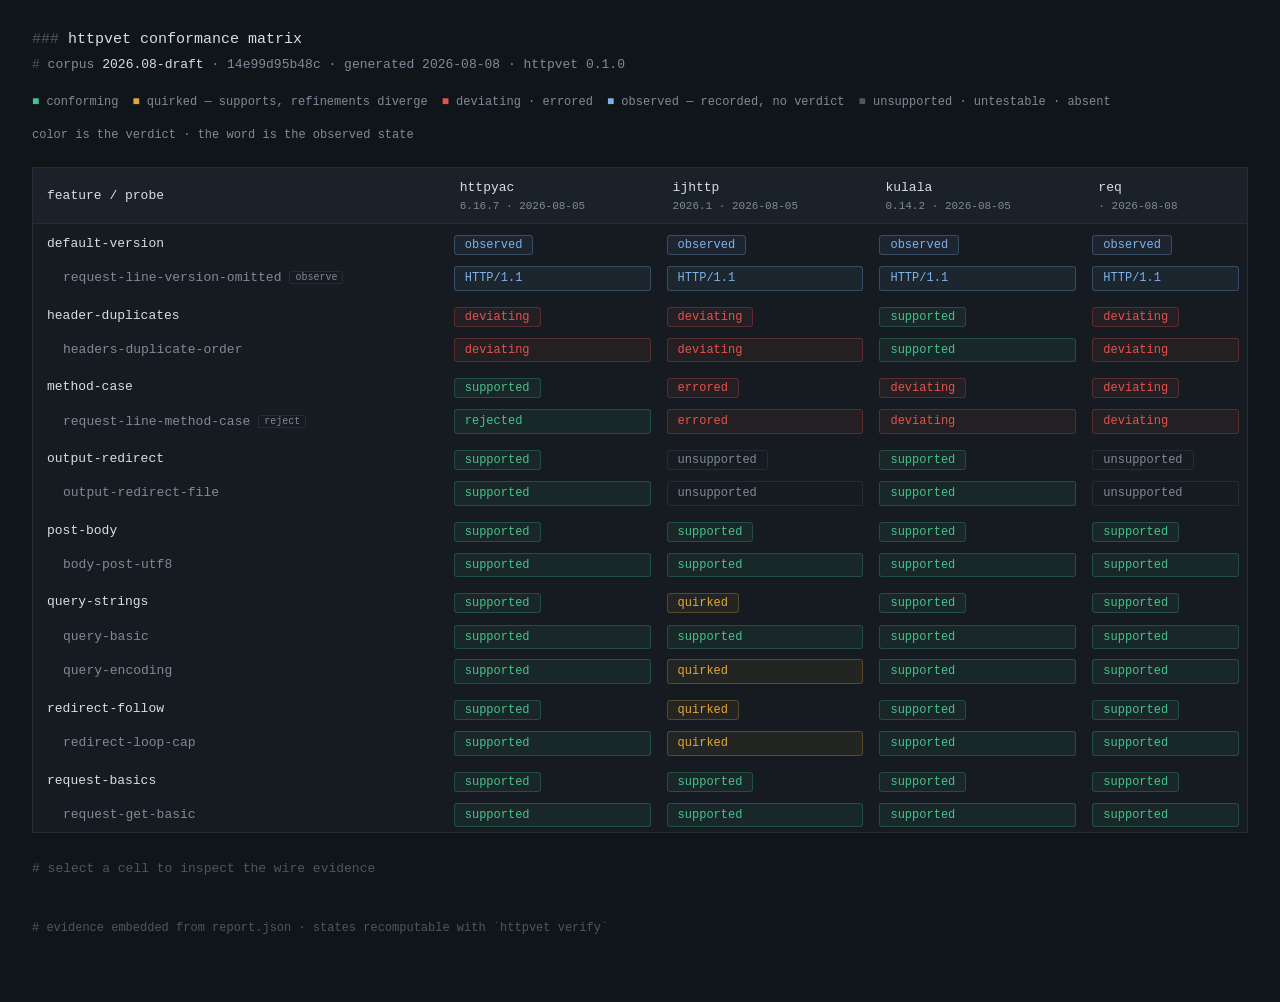
==== commit 2f5acf58: "Regenerate matrix: add req (swift-http-files) lane Fourth client lane from the new req driver — the " ====
--- a/index.html
+++ b/index.html
@@ -188,7 +188,7 @@
 </main>
 <footer><span>#</span> evidence embedded from report.json · states recomputable with `httpvet verify`</footer>
 
-<script>const DATA = {"kit":"0.1.0","generated":"2026-08-05","corpus":{"version":"2026.08-draft","sha256":"14e99d95b48c87f0445a39ecb5bf86504601bb1521c5ca2dc9b5e57f637efdf9"},"clients":[{"id":"httpyac","version":"6.16.7","runDate":"2026-08-05","host":"darwin/arm64"},{"id":"ijhttp","version":"2026.1","runDate":"2026-08-05","host":"darwin/arm64"},{"id":"kulala","version":"0.14.2","runDate":"2026-08-05","host":"darwin/arm64"}],"areas":[{"name":"default-version","probes":[{"id":"request-line-version-omitted","class":"observe","spec":["default-version#wire-version"],"cells":[{"state":"observed","ok":true,"exit":0,"durationMs":218,"checks":[],"observations":[{"spec":"default-version#wire-version","value":"HTTP/1.1"}],"stdout":"\n1 requests processed (1 succeeded)\n","exchanges":[{"conn":0,"tx":[{"t":"GET","k":"method"},{"t":" "},{"t":"/version-omitted","k":"target"},{"t":" "},{"t":"HTTP/1.1","k":"version"},{"t":"\r\n"},{"t":"user-agent","k":"hname"},{"t":": "},{"t":"httpyac","k":"hvalue"},{"t":"\r\n"},{"t":"x-probe","k":"hname"},{"t":": "},{"t":"request-line-version-omitted","k":"hvalue"},{"t":"\r\n"},{"t":"accept","k":"hname"},{"t":": "},{"t":"*/*","k":"hvalue"},{"t":"\r\n"},{"t":"accept-encoding","k":"hname"},{"t":": "},{"t":"gzip, deflate, br","k":"hvalue"},{"t":"\r\n"},{"t":"Host","k":"hname"},{"t":": "},{"t":"probe.invalid","k":"hvalue"},{"t":"\r\n"},{"t":"Connection","k":"hname"},{"t":": "},{"t":"keep-alive","k":"hvalue"},{"t":"\r\n\r\n"}],"rx":"HTTP/1.1 200 OK\r\nContent-Type: text/plain\r\nContent-Length: 2\r\nConnection: close\r\n\r\nok"}]},{"state":"observed","ok":true,"exit":0,"durationMs":2750,"checks":[],"observations":[{"spec":"default-version#wire-version","value":"HTTP/1.1"}],"stdout":"┌─────────────────────────────────────────────────────────────────────────────┐\n│                      Running IntelliJ HTTP Client with                      │\n├────────────────────────┬────────────────────────────────────────────────────┤\n│         Files          │ probe.http                                         │\n├────────────────────────┼────────────────────────────────────────────────────┤\n│   Public Environment   │                                                    │\n├────────────────────────┼────────────────────────────────────────────────────┤\n│  Private Environment   │                                                    │\n└────────────────────────┴────────────────────────────────────────────────────┘\n  0%  ━━━━━━━━━━━━━━━━━━━━━━━━━━━━━━━━━━━━━━━━━━━━━━━           0/1  Running...\rRequest '#1' GET http://probe.invalid/version-omitted\n  0%  ━━━━━━━━━━━━━━━━━━━━━━━━━━━━━━━━━━━━━━━━━━━━━━━           0/1  Running...\r  0%  ━━━━━━━━━━━━━━━━━━━━━━━━━━━━━━━━━━━━━━━━━━━━━━━           0/1  Running...\r  0%  ━━━━━━━━━━━━━━━━━━━━━━━━━━━━━━━━━━━━━━━━━━━━━━━           0/1  Running...\r= request =\u003e\n  0%  ━━━━━━━━━━━━━━━━━━━━━━━━━━━━━━━━━━━━━━━━━━━━━━━           0/1  Running...\rGET http://probe.invalid/version-omitted\nX-Probe: request-line-version-omitted\nUser-Agent: IntelliJ HTTP Client/CLI 2026.1\nAccept-Encoding: br, deflate, gzip, x-gzip\nAccept: */*\n\n###\n  0%  ━━━━━━━━━━━━━━━━━━━━━━━━━━━━━━━━━━━━━━━━━━━━━━━           0/1  Running...\r\u003c= response =\n  0%  ━━━━━━━━━━━━━━━━━━━━━━━━━━━━━━━━━━━━━━━━━━━━━━━           0/1  Running...\rHTTP/1.1 200 OK\nContent-Type: text/plain\nContent-Length: 2\nConnection: close\n  0%  ━━━━━━━━━━━━━━━━━━━━━━━━━━━━━━━━━━━━━━━━━━━━━━━           0/1  Running...\r  0%  ━━━━━━━━━━━━━━━━━━━━━━━━━━━━━━━━━━━━━━━━━━━━━━━           0/1  Running...\rok\n  0%  ━━━━━━━━━━━━━━━━━━━━━━━━━━━━━━━━━━━━━━━━━━━━━━━           0/1  Running...\r  0%  ━━━━━━━━━━━━━━━━━━━━━━━━━━━━━━━━━━━━━━━━━━━━━━━           0/1  Running...\rResponse code: 200 (OK); Time: 191ms (191 ms); Content length: 2 bytes (2 B)\n  0%  ━━━━━━━━━━━━━━━━━━━━━━━━━━━━━━━━━━━━━━━━━━━━━━━           0/1  Running...\r  0%  ━━━━━━━━━━━━━━━━━━━━━━━━━━━━━━━━━━━━━━━━━━━━━━━           0/1  Running...\r\n\n\n1 requests completed, 0 have failed tests\nRUN SUCCESSFUL\n","stderr":"WARNING: A terminally deprecated method in sun.misc.Unsafe has been called\nWARNING: sun.misc.Unsafe::allocateMemory has been called by io.netty.util.internal.PlatformDependent0$2 (file:/opt/homebrew/Caskroom/ijhttp/261.25134.95/ijhttp/lib/netty-common-4.2.0.RC2.jar)\nWARNING: Please consider reporting this to the maintainers of class io.netty.util.internal.PlatformDependent0$2\nWARNING: sun.misc.Unsafe::allocateMemory will be removed in a future release\n","exchanges":[{"conn":0,"tx":[{"t":"GET","k":"method"},{"t":" "},{"t":"/version-omitted","k":"target"},{"t":" "},{"t":"HTTP/1.1","k":"version"},{"t":"\r\n"},{"t":"X-Probe","k":"hname"},{"t":": "},{"t":"request-line-version-omitted","k":"hvalue"},{"t":"\r\n"},{"t":"User-Agent","k":"hname"},{"t":": "},{"t":"IntelliJ HTTP Client/CLI 2026.1","k":"hvalue"},{"t":"\r\n"},{"t":"Accept-Encoding","k":"hname"},{"t":": "},{"t":"br, deflate, gzip, x-gzip","k":"hvalue"},{"t":"\r\n"},{"t":"Accept","k":"hname"},{"t":": "},{"t":"*/*","k":"hvalue"},{"t":"\r\n"},{"t":"host","k":"hname"},{"t":": "},{"t":"probe.invalid","k":"hvalue"},{"t":"\r\n\r\n"}],"rx":"HTTP/1.1 200 OK\r\nContent-Type: text/plain\r\nContent-Length: 2\r\nConnection: close\r\n\r\nok"}]},{"state":"observed","ok":true,"exit":0,"durationMs":145,"checks":[],"observations":[{"spec":"default-version#wire-version","value":"HTTP/1.1"}],"stdout":"Filepath: probe.http\nBlock name: REQUEST_001\nGET http://probe.invalid/version-omitted\nHTTP/1.1 200 · 9ms\n\nHeaders\n────────────\ncontent-type: text/plain\ncontent-length: 2\nconnection: close\n\nResponse body\n─────────────\nok\n","exchanges":[{"conn":0,"tx":[{"t":"GET","k":"method"},{"t":" "},{"t":"/version-omitted","k":"target"},{"t":" "},{"t":"HTTP/1.1","k":"version"},{"t":"\r\n"},{"t":"Host","k":"hname"},{"t":": "},{"t":"probe.invalid","k":"hvalue"},{"t":"\r\n"},{"t":"Accept","k":"hname"},{"t":": "},{"t":"*/*","k":"hvalue"},{"t":"\r\n"},{"t":"X-Probe","k":"hname"},{"t":": "},{"t":"request-line-version-omitted","k":"hvalue"},{"t":"\r\n"},{"t":"User-Agent","k":"hname"},{"t":": "},{"t":"kulala-core/0.31.1","k":"hvalue"},{"t":"\r\n\r\n"}],"rx":"HTTP/1.1 200 OK\r\nContent-Type: text/plain\r\nContent-Length: 2\r\nConnection: close\r\n\r\nok"}]}]}]},{"name":"header-duplicates","probes":[{"id":"headers-duplicate-order","class":"behavioral","spec":["header-duplicates#order-count","header-duplicates#casing"],"cells":[{"state":"deviating","ok":false,"exit":0,"durationMs":206,"checks":[{"spec":"header-duplicates#order-count","pass":false,"msg":"expected [\"1\", \"2\"], got [\"2\"]"},{"spec":"header-duplicates#casing","pass":false,"tier":"refinement","msg":"expected [\"X-Dup\", \"X-DUP\"], got [\"x-dup\"]"}],"stdout":"\n1 requests processed (1 succeeded)\n","exchanges":[{"conn":0,"tx":[{"t":"GET","k":"method"},{"t":" "},{"t":"/dup","k":"target"},{"t":" "},{"t":"HTTP/1.1","k":"version"},{"t":"\r\n"},{"t":"user-agent","k":"hname"},{"t":": "},{"t":"httpyac","k":"hvalue"},{"t":"\r\n"},{"t":"x-dup","k":"hname"},{"t":": "},{"t":"2","k":"hvalue"},{"t":"\r\n"},{"t":"accept","k":"hname"},{"t":": "},{"t":"*/*","k":"hvalue"},{"t":"\r\n"},{"t":"accept-encoding","k":"hname"},{"t":": "},{"t":"gzip, deflate, br","k":"hvalue"},{"t":"\r\n"},{"t":"Host","k":"hname"},{"t":": "},{"t":"probe.invalid","k":"hvalue"},{"t":"\r\n"},{"t":"Connection","k":"hname"},{"t":": "},{"t":"keep-alive","k":"hvalue"},{"t":"\r\n\r\n"}],"rx":"HTTP/1.1 200 OK\r\nContent-Type: text/plain\r\nContent-Length: 2\r\nConnection: close\r\n\r\nok"}]},{"state":"deviating","ok":false,"exit":0,"durationMs":2803,"checks":[{"spec":"header-duplicates#order-count","pass":false,"msg":"expected [\"1\", \"2\"], got [\"2\"]"},{"spec":"header-duplicates#casing","pass":false,"tier":"refinement","msg":"expected [\"X-Dup\", \"X-DUP\"], got [\"X-DUP\"]"}],"stdout":"┌─────────────────────────────────────────────────────────────────────────────┐\n│                      Running IntelliJ HTTP Client with                      │\n├────────────────────────┬────────────────────────────────────────────────────┤\n│         Files          │ probe.http                                         │\n├────────────────────────┼────────────────────────────────────────────────────┤\n│   Public Environment   │                                                    │\n├────────────────────────┼────────────────────────────────────────────────────┤\n│  Private Environment   │                                                    │\n└────────────────────────┴────────────────────────────────────────────────────┘\n  0%  ━━━━━━━━━━━━━━━━━━━━━━━━━━━━━━━━━━━━━━━━━━━━━━━           0/1  Running...\rRequest '#1' GET http://probe.invalid/dup\n  0%  ━━━━━━━━━━━━━━━━━━━━━━━━━━━━━━━━━━━━━━━━━━━━━━━           0/1  Running...\r  0%  ━━━━━━━━━━━━━━━━━━━━━━━━━━━━━━━━━━━━━━━━━━━━━━━           0/1  Running...\r  0%  ━━━━━━━━━━━━━━━━━━━━━━━━━━━━━━━━━━━━━━━━━━━━━━━           0/1  Running...\r= request =\u003e\n  0%  ━━━━━━━━━━━━━━━━━━━━━━━━━━━━━━━━━━━━━━━━━━━━━━━           0/1  Running...\rGET http://probe.invalid/dup\nX-Dup: 1\nX-DUP: 2\nUser-Agent: IntelliJ HTTP Client/CLI 2026.1\nAccept-Encoding: br, deflate, gzip, x-gzip\nAccept: */*\n\n###\n  0%  ━━━━━━━━━━━━━━━━━━━━━━━━━━━━━━━━━━━━━━━━━━━━━━━           0/1  Running...\r\u003c= response =\n  0%  ━━━━━━━━━━━━━━━━━━━━━━━━━━━━━━━━━━━━━━━━━━━━━━━           0/1  Running...\rHTTP/1.1 200 OK\nContent-Type: text/plain\nContent-Length: 2\nConnection: close\n  0%  ━━━━━━━━━━━━━━━━━━━━━━━━━━━━━━━━━━━━━━━━━━━━━━━           0/1  Running...\r  0%  ━━━━━━━━━━━━━━━━━━━━━━━━━━━━━━━━━━━━━━━━━━━━━━━           0/1  Running...\rok\n  0%  ━━━━━━━━━━━━━━━━━━━━━━━━━━━━━━━━━━━━━━━━━━━━━━━           0/1  Running...\r  0%  ━━━━━━━━━━━━━━━━━━━━━━━━━━━━━━━━━━━━━━━━━━━━━━━           0/1  Running...\rResponse code: 200 (OK); Time: 206ms (206 ms); Content length: 2 bytes (2 B)\n  0%  ━━━━━━━━━━━━━━━━━━━━━━━━━━━━━━━━━━━━━━━━━━━━━━━           0/1  Running...\r  0%  ━━━━━━━━━━━━━━━━━━━━━━━━━━━━━━━━━━━━━━━━━━━━━━━           0/1  Running...\r\n\n\n1 requests completed, 0 have failed tests\nRUN SUCCESSFUL\n","stderr":"WARNING: A terminally deprecated method in sun.misc.Unsafe has been called\nWARNING: sun.misc.Unsafe::allocateMemory has been called by io.netty.util.internal.PlatformDependent0$2 (file:/opt/homebrew/Caskroom/ijhttp/261.25134.95/ijhttp/lib/netty-common-4.2.0.RC2.jar)\nWARNING: Please consider reporting this to the maintainers of class io.netty.util.internal.PlatformDependent0$2\nWARNING: sun.misc.Unsafe::allocateMemory will be removed in a future release\n","exchanges":[{"conn":0,"tx":[{"t":"GET","k":"method"},{"t":" "},{"t":"/dup","k":"target"},{"t":" "},{"t":"HTTP/1.1","k":"version"},{"t":"\r\n"},{"t":"X-DUP","k":"hname"},{"t":": "},{"t":"2","k":"hvalue"},{"t":"\r\n"},{"t":"User-Agent","k":"hname"},{"t":": "},{"t":"IntelliJ HTTP Client/CLI 2026.1","k":"hvalue"},{"t":"\r\n"},{"t":"Accept-Encoding","k":"hname"},{"t":": "},{"t":"br, deflate, gzip, x-gzip","k":"hvalue"},{"t":"\r\n"},{"t":"Accept","k":"hname"},{"t":": "},{"t":"*/*","k":"hvalue"},{"t":"\r\n"},{"t":"host","k":"hname"},{"t":": "},{"t":"probe.invalid","k":"hvalue"},{"t":"\r\n\r\n"}],"rx":"HTTP/1.1 200 OK\r\nContent-Type: text/plain\r\nContent-Length: 2\r\nConnection: close\r\n\r\nok"}]},{"state":"supported","ok":true,"exit":0,"durationMs":144,"checks":[{"spec":"header-duplicates#order-count","pass":true},{"spec":"header-duplicates#casing","pass":true,"tier":"refinement"}],"stdout":"Filepath: probe.http\nBlock name: REQUEST_001\nGET http://probe.invalid/dup\nHTTP/1.1 200 · 9ms\n\nHeaders\n────────────\ncontent-type: text/plain\ncontent-length: 2\nconnection: close\n\nResponse body\n─────────────\nok\n","exchanges":[{"conn":0,"tx":[{"t":"GET","k":"method"},{"t":" "},{"t":"/dup","k":"target"},{"t":" "},{"t":"HTTP/1.1","k":"version"},{"t":"\r\n"},{"t":"Host","k":"hname"},{"t":": "},{"t":"probe.invalid","k":"hvalue"},{"t":"\r\n"},{"t":"Accept","k":"hname"},{"t":": "},{"t":"*/*","k":"hvalue"},{"t":"\r\n"},{"t":"X-Dup","k":"hname"},{"t":": "},{"t":"1","k":"hvalue"},{"t":"\r\n"},{"t":"X-DUP","k":"hname"},{"t":": "},{"t":"2","k":"hvalue"},{"t":"\r\n"},{"t":"User-Agent","k":"hname"},{"t":": "},{"t":"kulala-core/0.31.1","k":"hvalue"},{"t":"\r\n\r\n"}],"rx":"HTTP/1.1 200 OK\r\nContent-Type: text/plain\r\nContent-Length: 2\r\nConnection: close\r\n\r\nok"}]}]}]},{"name":"method-case","probes":[{"id":"request-line-method-case","class":"reject","spec":["method-case#reject-lowercase"],"cells":[{"state":"rejected","ok":true,"reason":"matched reject pattern /(?i)invalid url/ (exit 10)","exit":10,"durationMs":189,"checks":[],"stdout":"\n---------------------\n\nGET get http://probe.invalid/\n✖ Invalid URL: get http://probe.invalid/ (TypeError: Invalid URL: get http://127.0.0.1: 53576/ - new URL (node:internal/url:840:25)\nTypeError: Invalid URL: get http://probe.invalid/\n    at new URL (node:internal/url:840:25)\n    at exports.default (/opt/homebrew/lib/node_modules/httpyac/node_modules/got/dist/source/core/utils/options-to-url.js:35:17)\n✖ Invalid URL: get http://probe.invalid/ (TypeError: Invalid URL: get http://127.0.0.1: 53576/ - new URL (node:internal/url:840:25)\nTypeError: Invalid URL: get http://probe.invalid/\n    at new URL (node:internal/url:840:25)\n    at exports.default (/opt/homebrew/lib/node_modules/httpyac/node_modules/got/dist/source/core/utils/options-to-url.js:35:17)\n\n1 requests processed (1 errored)\n","stderr":"{\n  url: 'get http://probe.invalid/',\n  protocol: 'HTTP',\n  method: 'GET',\n  headers: { Accept: '*/*', 'User-Agent': 'httpyac' },\n  options: {\n    cookieJar: CookieJar {\n      rejectPublicSuffixes: true,\n      enableLooseMode: false,\n      allowSpecialUseDomain: true,\n      prefixSecurity: 'silent',\n      store: [MemoryCookieStore]\n    },\n    hooks: { beforeRedirect: [Array], beforeRequest: [Array] }\n  },\n  proxy: undefined\n}\n","exchanges":[]},{"state":"errored","ok":false,"reason":"nonzero exit 1 with no reject pattern matched — refine driver reject_patterns","exit":1,"durationMs":2734,"checks":[],"stdout":"┌─────────────────────────────────────────────────────────────────────────────┐\n│                      Running IntelliJ HTTP Client with                      │\n├────────────────────────┬────────────────────────────────────────────────────┤\n│         Files          │ probe.http                                         │\n├────────────────────────┼────────────────────────────────────────────────────┤\n│   Public Environment   │                                                    │\n├────────────────────────┼────────────────────────────────────────────────────┤\n│  Private Environment   │                                                    │\n└────────────────────────┴────────────────────────────────────────────────────┘\n  0%  ━━━━━━━━━━━━━━━━━━━━━━━━━━━━━━━━━━━━━━━━━━━━━━━           0/1  Running...\rRequest '#1' GET http://get\n  0%  ━━━━━━━━━━━━━━━━━━━━━━━━━━━━━━━━━━━━━━━━━━━━━━━           0/1  Running...\r  0%  ━━━━━━━━━━━━━━━━━━━━━━━━━━━━━━━━━━━━━━━━━━━━━━━           0/1  Running...\r  0%  ━━━━━━━━━━━━━━━━━━━━━━━━━━━━━━━━━━━━━━━━━━━━━━━           0/1  Running...\r\n\n\n1 requests completed, 1 have failed tests\nRUN FAILED\n","stderr":"WARNING: A terminally deprecated method in sun.misc.Unsafe has been called\nWARNING: sun.misc.Unsafe::allocateMemory has been called by io.netty.util.internal.PlatformDependent0$2 (file:/opt/homebrew/Caskroom/ijhttp/261.25134.95/ijhttp/lib/netty-common-4.2.0.RC2.jar)\nWARNING: Please consider reporting this to the maintainers of class io.netty.util.internal.PlatformDependent0$2\nWARNING: sun.misc.Unsafe::allocateMemory will be removed in a future release\nWARN: get: nodename nor servname provided, or not known\njava.net.UnknownHostException: get: nodename nor servname provided, or not known\n\tat java.base/java.net.Inet6AddressImpl.lookupAllHostAddr(Native Method)\n\tat java.base/java.net.Inet6AddressImpl.lookupAllHostAddr(Inet6AddressImpl.java:52)\n\tat java.base/java.net.InetAddress$PlatformResolver.lookupByName(InetAddress.java:1134)\n\tat java.base/java.net.InetAddress.getAddressesFromNameService(InetAddress.java:1712)\n\tat java.base/java.net.InetAddress$NameServiceAddresses.get(InetAddress.java:1060)\n\tat java.base/java.net.InetAddress.getAllByName0(InetAddress.java:1702)\n\tat java.base/java.net.InetAddress.getAllByName(InetAddress.java:1582)\n\tat io.netty.util.internal.SocketUtils$9.run(SocketUtils.java:167)\n\tat io.netty.util.internal.SocketUtils$9.run(SocketUtils.java:164)\n\tat java.base/java.security.AccessController.doPrivileged(AccessController.java:251)\n\tat io.netty.util.internal.SocketUtils.allAddressesByName(SocketUtils.java:164)\n\tat io.netty.resolver.DefaultNameResolver.doResolveAll(DefaultNameResolver.java:50)\n\tat com.intellij.httpClient.execution.impl.engineV2.CustomizedDnsResolverNettyGroup$newResolver$1.doResolveAll(nettyAdapters.kt:131)\n\tat io.netty.resolver.SimpleNameResolver.resolveAll(SimpleNameResolver.java:79)\n\tat io.netty.resolver.SimpleNameResolver.resolveAll(SimpleNameResolver.java:71)\n\tat io.netty.resolver.InetSocketAddressResolver.doResolveAll(InetSocketAddressResolver.java:73)\n\tat io.netty.resolver.InetSocketAddressResolver.doResolveAll(InetSocketAddressResolver.java:31)\n\tat io.netty.resolver.AbstractAddressResolver.resolveAll(AbstractAddressResolver.java:158)\n\tat reactor.netty.transport.TransportConnector.doResolveAndConnect(TransportConnector.java:335)\n\tat reactor.netty.transport.TransportConnector.lambda$connect$6(TransportConnector.java:165)\n\tat reactor.core.publisher.MonoFlatMap$FlatMapMain.onNext(MonoFlatMap.java:132)\n\tat reactor.netty.transport.TransportConnector$MonoChannelPromise._subscribe(TransportConnector.java:638)\n\tat reactor.netty.transport.TransportConnector$MonoChannelPromise.lambda$subscribe$0(TransportConnector.java:550)\n\tat io.netty.util.concurrent.AbstractEventExecutor.runTask(AbstractEventExecutor.java:148)\n\tat io.netty.util.concurrent.AbstractEventExecutor.safeExecute(AbstractEventExecutor.java:141)\n\tat io.netty.util.concurrent.SingleThreadEventExecutor.runAllTasks(SingleThreadEventExecutor.java:521)\n\tat io.netty.channel.SingleThreadIoEventLoop.run(SingleThreadIoEventLoop.java:179)\n\tat io.netty.util.concurrent.SingleThreadEventExecutor$5.run(SingleThreadEventExecutor.java:1123)\n\tat io.netty.util.internal.ThreadExecutorMap$2.run(ThreadExecutorMap.java:74)\n\tat com.intellij.util.concurrency.ChildContext$runInChildContext$1.invoke(propagation.kt:192)\n\tat com.intellij.util.concurrency.ChildContext$runInChildContext$1.invoke(propagation.kt:192)\n\tat com.intellij.util.concurrency.ChildContext.runInChildContext(propagation.kt:198)\n\tat com.intellij.util.concurrency.ChildContext.runInChildContext(propagation.kt:192)\n\tat com.intellij.util.concurrency.ContextRunnable.lambda$run$0(ContextRunnable.java:26)\n\tat com.intellij.concurrency.ThreadContext.resetThreadContext(threadContext.kt:294)\n\tat com.intellij.util.concurrency.ContextRunnable.run(ContextRunnable.java:25)\n\tat com.intellij.util.concurrency.BoundedTaskExecutor.doRun(BoundedTaskExecutor.java:271)\n\tat com.intellij.util.concurrency.BoundedTaskExecutor.access$200(BoundedTaskExecutor.java:44)\n\tat com.intellij.util.concurrency.BoundedTaskExecutor$1.executeFirstTaskAndHelpQueue(BoundedTaskExecutor.java:249)\n\tat com.intellij.util.ConcurrencyUtil.runUnderThreadName(ConcurrencyUtil.java:265)\n\tat com.intellij.util.concurrency.BoundedTaskExecutor$1.run(BoundedTaskExecutor.java:234)\n\tat java.base/java.util.concurrent.ThreadPoolExecutor.runWorker(ThreadPoolExecutor.java:1090)\n\tat java.base/java.util.concurrent.ThreadPoolExecutor$Worker.run(ThreadPoolExecutor.java:614)\n\tat java.base/java.util.concurrent.Executors$PrivilegedThreadFactory$1.run(Executors.java:649)\n\tat java.base/java.lang.Thread.run(Thread.java:1516)\n\rUnable to get response for probe.http#0:\njava.net.UnknownHostException: get: nodename nor servname provided, or not known\n  0%  ━━━━━━━━━━━━━━━━━━━━━━━━━━━━━━━━━━━━━━━━━━━━━━━           0/1  Running...","exchanges":[]},{"state":"deviating","ok":false,"exit":0,"durationMs":146,"checks":[{"spec":"method-case#reject-lowercase","pass":false,"msg":"expected 0, got 1"},{"spec":"method-case#reject-lowercase","pass":false,"msg":"condition is false (False)"}],"stdout":"Filepath: probe.http\nBlock name: REQUEST_001\nGET http://probe.invalid/\nHTTP/1.1 200 · 10ms\n\nHeaders\n────────────\ncontent-type: text/plain\ncontent-length: 2\nconnection: close\n\nResponse body\n─────────────\nok\n","exchanges":[{"conn":0,"tx":[{"t":"GET","k":"method"},{"t":" "},{"t":"/","k":"target"},{"t":" "},{"t":"HTTP/1.1","k":"version"},{"t":"\r\n"},{"t":"Host","k":"hname"},{"t":": "},{"t":"probe.invalid","k":"hvalue"},{"t":"\r\n"},{"t":"Accept","k":"hname"},{"t":": "},{"t":"*/*","k":"hvalue"},{"t":"\r\n"},{"t":"User-Agent","k":"hname"},{"t":": "},{"t":"kulala-core/0.31.1","k":"hvalue"},{"t":"\r\n\r\n"}],"rx":"HTTP/1.1 200 OK\r\nContent-Type: text/plain\r\nContent-Length: 2\r\nConnection: close\r\n\r\nok"}]}]}]},{"name":"output-redirect","probes":[{"id":"output-redirect-file","class":"behavioral","spec":["output-redirect#body-octets"],"cells":[{"state":"supported","ok":true,"exit":0,"durationMs":197,"checks":[{"spec":"output-redirect#body-octets","pass":true}],"stdout":"\n1 requests processed (1 succeeded)\n","exchanges":[{"conn":0,"tx":[{"t":"GET","k":"method"},{"t":" "},{"t":"/file","k":"target"},{"t":" "},{"t":"HTTP/1.1","k":"version"},{"t":"\r\n"},{"t":"user-agent","k":"hname"},{"t":": "},{"t":"httpyac","k":"hvalue"},{"t":"\r\n"},{"t":"accept","k":"hname"},{"t":": "},{"t":"*/*","k":"hvalue"},{"t":"\r\n"},{"t":"accept-encoding","k":"hname"},{"t":": "},{"t":"gzip, deflate, br","k":"hvalue"},{"t":"\r\n"},{"t":"Host","k":"hname"},{"t":": "},{"t":"probe.invalid","k":"hvalue"},{"t":"\r\n"},{"t":"Connection","k":"hname"},{"t":": "},{"t":"keep-alive","k":"hvalue"},{"t":"\r\n\r\n"}],"rx":"HTTP/1.1 200 OK\r\nContent-Type: application/octet-stream\r\nContent-Length: 7\r\nConnection: close\r\n\r\nvetted\n"}]},{"state":"unsupported","ok":false,"reason":"support gate: no output file written","exit":1,"durationMs":2746,"checks":[],"stdout":"┌─────────────────────────────────────────────────────────────────────────────┐\n│                      Running IntelliJ HTTP Client with                      │\n├────────────────────────┬────────────────────────────────────────────────────┤\n│         Files          │ probe.http                                         │\n├────────────────────────┼────────────────────────────────────────────────────┤\n│   Public Environment   │                                                    │\n├────────────────────────┼────────────────────────────────────────────────────┤\n│  Private Environment   │                                                    │\n└────────────────────────┴────────────────────────────────────────────────────┘\n  0%  ━━━━━━━━━━━━━━━━━━━━━━━━━━━━━━━━━━━━━━━━━━━━━━━           0/1  Running...\rRequest '#1' GET http://probe.invalid/file\n  0%  ━━━━━━━━━━━━━━━━━━━━━━━━━━━━━━━━━━━━━━━━━━━━━━━           0/1  Running...\r  0%  ━━━━━━━━━━━━━━━━━━━━━━━━━━━━━━━━━━━━━━━━━━━━━━━           0/1  Running...\r  0%  ━━━━━━━━━━━━━━━━━━━━━━━━━━━━━━━━━━━━━━━━━━━━━━━           0/1  Running...\r= request =\u003e\n  0%  ━━━━━━━━━━━━━━━━━━━━━━━━━━━━━━━━━━━━━━━━━━━━━━━           0/1  Running...\rGET http://probe.invalid/file\nUser-Agent: IntelliJ HTTP Client/CLI 2026.1\nAccept-Encoding: br, deflate, gzip, x-gzip\nAccept: */*\n\n###\n  0%  ━━━━━━━━━━━━━━━━━━━━━━━━━━━━━━━━━━━━━━━━━━━━━━━           0/1  Running...\r\u003c= response =\n  0%  ━━━━━━━━━━━━━━━━━━━━━━━━━━━━━━━━━━━━━━━━━━━━━━━           0/1  Running...\rHTTP/1.1 200 OK\nContent-Type: application/octet-stream\nContent-Length: 7\nConnection: close\n  0%  ━━━━━━━━━━━━━━━━━━━━━━━━━━━━━━━━━━━━━━━━━━━━━━━           0/1  Running...\r  0%  ━━━━━━━━━━━━━━━━━━━━━━━━━━━━━━━━━━━━━━━━━━━━━━━           0/1  Running...\r\u003cBinary response body is ignored. You can save it to file with '\u003e\u003e'\u003e\n  0%  ━━━━━━━━━━━━━━━━━━━━━━━━━━━━━━━━━━━━━━━━━━━━━━━           0/1  Running...\r  0%  ━━━━━━━━━━━━━━━━━━━━━━━━━━━━━━━━━━━━━━━━━━━━━━━           0/1  Running...\r\n  0%  ━━━━━━━━━━━━━━━━━━━━━━━━━━━━━━━━━━━━━━━━━━━━━━━           0/1  Running...","stderr":"WARNING: A terminally deprecated method in sun.misc.Unsafe has been called\nWARNING: sun.misc.Unsafe::allocateMemory has been called by io.netty.util.internal.PlatformDependent0$2 (file:/opt/homebrew/Caskroom/ijhttp/261.25134.95/ijhttp/lib/netty-common-4.2.0.RC2.jar)\nWARNING: Please consider reporting this to the maintainers of class io.netty.util.internal.PlatformDependent0$2\nWARNING: sun.misc.Unsafe::allocateMemory will be removed in a future release\nkotlin.UninitializedPropertyAccessException: lateinit property subscription has not been initialized\n\tat kotlinx.coroutines.reactive.ReactiveSubscriber.cancel(ReactiveFlow.kt:153)\n\tat kotlinx.coroutines.reactive.PublisherAsFlow.collectImpl(ReactiveFlow.kt:103)\n\tat kotlinx.coroutines.reactive.PublisherAsFlow.access$collectImpl(ReactiveFlow.kt:44)\n\tat kotlinx.coroutines.reactive.PublisherAsFlow$collectImpl$1.invokeSuspend(ReactiveFlow.kt)\n\tat kotlin.coroutines.jvm.internal.BaseContinuationImpl.resumeWith(ContinuationImpl.kt:34)\n\tat kotlinx.coroutines.DispatchedTask.run(DispatchedTask.kt:98)\n\tat kotlinx.coroutines.internal.SoftLimitedDispatcher$Worker.run(SoftLimitedDispatcher.kt:130)\n\tat kotlinx.coroutines.scheduling.TaskImpl.run(Tasks.kt:89)\n\tat kotlinx.coroutines.scheduling.CoroutineScheduler.runSafely(CoroutineScheduler.kt:610)\n\tat kotlinx.coroutines.scheduling.CoroutineScheduler$Worker.executeTask(CoroutineScheduler.kt:1188)\n\tat kotlinx.coroutines.scheduling.CoroutineScheduler$Worker.runWorker(CoroutineScheduler.kt:775)\n\tat kotlinx.coroutines.scheduling.CoroutineScheduler$Worker.run(CoroutineScheduler.kt:762)\n","exchanges":[{"conn":0,"tx":[{"t":"GET","k":"method"},{"t":" "},{"t":"/file","k":"target"},{"t":" "},{"t":"HTTP/1.1","k":"version"},{"t":"\r\n"},{"t":"User-Agent","k":"hname"},{"t":": "},{"t":"IntelliJ HTTP Client/CLI 2026.1","k":"hvalue"},{"t":"\r\n"},{"t":"Accept-Encoding","k":"hname"},{"t":": "},{"t":"br, deflate, gzip, x-gzip","k":"hvalue"},{"t":"\r\n"},{"t":"Accept","k":"hname"},{"t":": "},{"t":"*/*","k":"hvalue"},{"t":"\r\n"},{"t":"host","k":"hname"},{"t":": "},{"t":"probe.invalid","k":"hvalue"},{"t":"\r\n\r\n"}],"rx":"HTTP/1.1 200 OK\r\nContent-Type: application/octet-stream\r\nContent-Length: 7\r\nConnection: close\r\n\r\nvetted\n"}]},{"state":"supported","ok":true,"exit":0,"durationMs":151,"checks":[{"spec":"output-redirect#body-octets","pass":true}],"stdout":"Filepath: probe.http\nBlock name: REQUEST_001\nGET http://probe.invalid/file\nHTTP/1.1 200 · 10ms\n\nHeaders\n────────────\ncontent-type: application/octet-stream\ncontent-length: 7\nconnection: close\n\nResponse body\n─────────────\nvetted\n","exchanges":[{"conn":0,"tx":[{"t":"GET","k":"method"},{"t":" "},{"t":"/file","k":"target"},{"t":" "},{"t":"HTTP/1.1","k":"version"},{"t":"\r\n"},{"t":"Host","k":"hname"},{"t":": "},{"t":"probe.invalid","k":"hvalue"},{"t":"\r\n"},{"t":"Accept","k":"hname"},{"t":": "},{"t":"*/*","k":"hvalue"},{"t":"\r\n"},{"t":"User-Agent","k":"hname"},{"t":": "},{"t":"kulala-core/0.31.1","k":"hvalue"},{"t":"\r\n\r\n"}],"rx":"HTTP/1.1 200 OK\r\nContent-Type: application/octet-stream\r\nContent-Length: 7\r\nConnection: close\r\n\r\nvetted\n"}]}]}]},{"name":"post-body","probes":[{"id":"body-post-utf8","class":"behavioral","spec":["post-body#payload","post-body#content-length","post-body#payload-exact","post-body#content-type"],"cells":[{"state":"supported","ok":true,"exit":0,"durationMs":190,"checks":[{"spec":"post-body#payload","pass":true},{"spec":"post-body#payload","pass":true},{"spec":"post-body#content-length","pass":true},{"spec":"post-body#payload-exact","pass":true,"tier":"refinement"},{"spec":"post-body#content-type","pass":true,"tier":"refinement"}],"stdout":"\n1 requests processed (1 succeeded)\n","exchanges":[{"conn":0,"tx":[{"t":"POST","k":"method"},{"t":" "},{"t":"/echo","k":"target"},{"t":" "},{"t":"HTTP/1.1","k":"version"},{"t":"\r\n"},{"t":"user-agent","k":"hname"},{"t":": "},{"t":"httpyac","k":"hvalue"},{"t":"\r\n"},{"t":"content-type","k":"hname"},{"t":": "},{"t":"text/plain","k":"hvalue"},{"t":"\r\n"},{"t":"accept","k":"hname"},{"t":": "},{"t":"*/*","k":"hvalue"},{"t":"\r\n"},{"t":"content-length","k":"hname"},{"t":": "},{"t":"13","k":"hvalue"},{"t":"\r\n"},{"t":"accept-encoding","k":"hname"},{"t":": "},{"t":"gzip, deflate, br","k":"hvalue"},{"t":"\r\n"},{"t":"Host","k":"hname"},{"t":": "},{"t":"probe.invalid","k":"hvalue"},{"t":"\r\n"},{"t":"Connection","k":"hname"},{"t":": "},{"t":"keep-alive","k":"hvalue"},{"t":"\r\n\r\n"},{"t":"héllo wörld","k":"body"}],"rx":"HTTP/1.1 200 OK\r\nContent-Length: 2\r\nConnection: close\r\n\r\nok"}]},{"state":"supported","ok":true,"exit":0,"durationMs":2882,"checks":[{"spec":"post-body#payload","pass":true},{"spec":"post-body#payload","pass":true},{"spec":"post-body#content-length","pass":true},{"spec":"post-body#payload-exact","pass":true,"tier":"refinement"},{"spec":"post-body#content-type","pass":true,"tier":"refinement"}],"stdout":"┌─────────────────────────────────────────────────────────────────────────────┐\n│                      Running IntelliJ HTTP Client with                      │\n├────────────────────────┬────────────────────────────────────────────────────┤\n│         Files          │ probe.http                                         │\n├────────────────────────┼────────────────────────────────────────────────────┤\n│   Public Environment   │                                                    │\n├────────────────────────┼────────────────────────────────────────────────────┤\n│  Private Environment   │                                                    │\n└────────────────────────┴────────────────────────────────────────────────────┘\n  0%  ━━━━━━━━━━━━━━━━━━━━━━━━━━━━━━━━━━━━━━━━━━━━━━━           0/1  Running...\rRequest '#1' POST http://probe.invalid/echo\n  0%  ━━━━━━━━━━━━━━━━━━━━━━━━━━━━━━━━━━━━━━━━━━━━━━━           0/1  Running...\r  0%  ━━━━━━━━━━━━━━━━━━━━━━━━━━━━━━━━━━━━━━━━━━━━━━━           0/1  Running...\r  0%  ━━━━━━━━━━━━━━━━━━━━━━━━━━━━━━━━━━━━━━━━━━━━━━━           0/1  Running...\r= request =\u003e\n  0%  ━━━━━━━━━━━━━━━━━━━━━━━━━━━━━━━━━━━━━━━━━━━━━━━           0/1  Running...\rPOST http://probe.invalid/echo\nContent-Type: text/plain\nContent-Length: 13\nUser-Agent: IntelliJ HTTP Client/CLI 2026.1\nAccept-Encoding: br, deflate, gzip, x-gzip\nAccept: */*\n\nhéllo wörld\n\n###\n  0%  ━━━━━━━━━━━━━━━━━━━━━━━━━━━━━━━━━━━━━━━━━━━━━━━           0/1  Running...\r\u003c= response =\n  0%  ━━━━━━━━━━━━━━━━━━━━━━━━━━━━━━━━━━━━━━━━━━━━━━━           0/1  Running...\rHTTP/1.1 200 OK\nContent-Length: 2\nConnection: close\n  0%  ━━━━━━━━━━━━━━━━━━━━━━━━━━━━━━━━━━━━━━━━━━━━━━━           0/1  Running...\r  0%  ━━━━━━━━━━━━━━━━━━━━━━━━━━━━━━━━━━━━━━━━━━━━━━━           0/1  Running...\rok\n  0%  ━━━━━━━━━━━━━━━━━━━━━━━━━━━━━━━━━━━━━━━━━━━━━━━           0/1  Running...\r  0%  ━━━━━━━━━━━━━━━━━━━━━━━━━━━━━━━━━━━━━━━━━━━━━━━           0/1  Running...\rResponse code: 200 (OK); Time: 255ms (255 ms); Content length: 2 bytes (2 B)\n  0%  ━━━━━━━━━━━━━━━━━━━━━━━━━━━━━━━━━━━━━━━━━━━━━━━           0/1  Running...\r  0%  ━━━━━━━━━━━━━━━━━━━━━━━━━━━━━━━━━━━━━━━━━━━━━━━           0/1  Running...\r\n\n\n1 requests completed, 0 have failed tests\nRUN SUCCESSFUL\n","stderr":"WARNING: A terminally deprecated method in sun.misc.Unsafe has been called\nWARNING: sun.misc.Unsafe::allocateMemory has been called by io.netty.util.internal.PlatformDependent0$2 (file:/opt/homebrew/Caskroom/ijhttp/261.25134.95/ijhttp/lib/netty-common-4.2.0.RC2.jar)\nWARNING: Please consider reporting this to the maintainers of class io.netty.util.internal.PlatformDependent0$2\nWARNING: sun.misc.Unsafe::allocateMemory will be removed in a future release\n","exchanges":[{"conn":0,"tx":[{"t":"POST","k":"method"},{"t":" "},{"t":"/echo","k":"target"},{"t":" "},{"t":"HTTP/1.1","k":"version"},{"t":"\r\n"},{"t":"Content-Type","k":"hname"},{"t":": "},{"t":"text/plain","k":"hvalue"},{"t":"\r\n"},{"t":"Content-Length","k":"hname"},{"t":": "},{"t":"13","k":"hvalue"},{"t":"\r\n"},{"t":"User-Agent","k":"hname"},{"t":": "},{"t":"IntelliJ HTTP Client/CLI 2026.1","k":"hvalue"},{"t":"\r\n"},{"t":"Accept-Encoding","k":"hname"},{"t":": "},{"t":"br, deflate, gzip, x-gzip","k":"hvalue"},{"t":"\r\n"},{"t":"Accept","k":"hname"},{"t":": "},{"t":"*/*","k":"hvalue"},{"t":"\r\n"},{"t":"host","k":"hname"},{"t":": "},{"t":"probe.invalid","k":"hvalue"},{"t":"\r\n\r\n"},{"t":"héllo wörld","k":"body"}],"rx":"HTTP/1.1 200 OK\r\nContent-Length: 2\r\nConnection: close\r\n\r\nok"}]},{"state":"supported","ok":true,"exit":0,"durationMs":265,"checks":[{"spec":"post-body#payload","pass":true},{"spec":"post-body#payload","pass":true},{"spec":"post-body#content-length","pass":true},{"spec":"post-body#payload-exact","pass":true,"tier":"refinement"},{"spec":"post-body#content-type","pass":true,"tier":"refinement"}],"stdout":"Filepath: probe.http\nBlock name: REQUEST_001\nPOST http://probe.invalid/echo\nHTTP/1.1 200 · 16ms\n\nHeaders\n────────────\ncontent-length: 2\nconnection: close\n\nResponse body\n─────────────\nok\n","exchanges":[{"conn":0,"tx":[{"t":"POST","k":"method"},{"t":" "},{"t":"/echo","k":"target"},{"t":" "},{"t":"HTTP/1.1","k":"version"},{"t":"\r\n"},{"t":"Host","k":"hname"},{"t":": "},{"t":"probe.invalid","k":"hvalue"},{"t":"\r\n"},{"t":"Accept","k":"hname"},{"t":": "},{"t":"*/*","k":"hvalue"},{"t":"\r\n"},{"t":"Content-Type","k":"hname"},{"t":": "},{"t":"text/plain","k":"hvalue"},{"t":"\r\n"},{"t":"User-Agent","k":"hname"},{"t":": "},{"t":"kulala-core/0.31.1","k":"hvalue"},{"t":"\r\n"},{"t":"Content-Length","k":"hname"},{"t":": "},{"t":"13","k":"hvalue"},{"t":"\r\n\r\n"},{"t":"héllo wörld","k":"body"}],"rx":"HTTP/1.1 200 OK\r\nContent-Length: 2\r\nConnection: close\r\n\r\nok"}]}]}]},{"name":"query-strings","probes":[{"id":"query-basic","class":"behavioral","spec":["query-strings#target-preserved"],"cells":[{"state":"supported","ok":true,"exit":0,"durationMs":192,"checks":[{"spec":"query-strings#target-preserved","pass":true}],"stdout":"\n1 requests processed (1 succeeded)\n","exchanges":[{"conn":0,"tx":[{"t":"GET","k":"method"},{"t":" "},{"t":"/search?q=one\u0026page=2","k":"target"},{"t":" "},{"t":"HTTP/1.1","k":"version"},{"t":"\r\n"},{"t":"user-agent","k":"hname"},{"t":": "},{"t":"httpyac","k":"hvalue"},{"t":"\r\n"},{"t":"accept","k":"hname"},{"t":": "},{"t":"*/*","k":"hvalue"},{"t":"\r\n"},{"t":"accept-encoding","k":"hname"},{"t":": "},{"t":"gzip, deflate, br","k":"hvalue"},{"t":"\r\n"},{"t":"Host","k":"hname"},{"t":": "},{"t":"probe.invalid","k":"hvalue"},{"t":"\r\n"},{"t":"Connection","k":"hname"},{"t":": "},{"t":"keep-alive","k":"hvalue"},{"t":"\r\n\r\n"}],"rx":"HTTP/1.1 200 OK\r\nContent-Length: 2\r\nConnection: close\r\n\r\nok"}]},{"state":"supported","ok":true,"exit":0,"durationMs":2731,"checks":[{"spec":"query-strings#target-preserved","pass":true}],"stdout":"┌─────────────────────────────────────────────────────────────────────────────┐\n│                      Running IntelliJ HTTP Client with                      │\n├────────────────────────┬────────────────────────────────────────────────────┤\n│         Files          │ probe.http                                         │\n├────────────────────────┼────────────────────────────────────────────────────┤\n│   Public Environment   │                                                    │\n├────────────────────────┼────────────────────────────────────────────────────┤\n│  Private Environment   │                                                    │\n└────────────────────────┴────────────────────────────────────────────────────┘\n  0%  ━━━━━━━━━━━━━━━━━━━━━━━━━━━━━━━━━━━━━━━━━━━━━━━           0/1  Running...\rRequest '#1' GET http://probe.invalid/search?q=one\u0026page=2\n  0%  ━━━━━━━━━━━━━━━━━━━━━━━━━━━━━━━━━━━━━━━━━━━━━━━           0/1  Running...\r  0%  ━━━━━━━━━━━━━━━━━━━━━━━━━━━━━━━━━━━━━━━━━━━━━━━           0/1  Running...\r  0%  ━━━━━━━━━━━━━━━━━━━━━━━━━━━━━━━━━━━━━━━━━━━━━━━           0/1  Running...\r= request =\u003e\n  0%  ━━━━━━━━━━━━━━━━━━━━━━━━━━━━━━━━━━━━━━━━━━━━━━━           0/1  Running...\rGET http://probe.invalid/search?q=one\u0026page=2\nUser-Agent: IntelliJ HTTP Client/CLI 2026.1\nAccept-Encoding: br, deflate, gzip, x-gzip\nAccept: */*\n\n###\n  0%  ━━━━━━━━━━━━━━━━━━━━━━━━━━━━━━━━━━━━━━━━━━━━━━━           0/1  Running...\r\u003c= response =\n  0%  ━━━━━━━━━━━━━━━━━━━━━━━━━━━━━━━━━━━━━━━━━━━━━━━           0/1  Running...\rHTTP/1.1 200 OK\nContent-Length: 2\nConnection: close\n  0%  ━━━━━━━━━━━━━━━━━━━━━━━━━━━━━━━━━━━━━━━━━━━━━━━           0/1  Running...\r  0%  ━━━━━━━━━━━━━━━━━━━━━━━━━━━━━━━━━━━━━━━━━━━━━━━           0/1  Running...\rok\n  0%  ━━━━━━━━━━━━━━━━━━━━━━━━━━━━━━━━━━━━━━━━━━━━━━━           0/1  Running...\r  0%  ━━━━━━━━━━━━━━━━━━━━━━━━━━━━━━━━━━━━━━━━━━━━━━━           0/1  Running...\rResponse code: 200 (OK); Time: 189ms (189 ms); Content length: 2 bytes (2 B)\n  0%  ━━━━━━━━━━━━━━━━━━━━━━━━━━━━━━━━━━━━━━━━━━━━━━━           0/1  Running...\r  0%  ━━━━━━━━━━━━━━━━━━━━━━━━━━━━━━━━━━━━━━━━━━━━━━━           0/1  Running...\r\n\n\n1 requests completed, 0 have failed tests\nRUN SUCCESSFUL\n","stderr":"WARNING: A terminally deprecated method in sun.misc.Unsafe has been called\nWARNING: sun.misc.Unsafe::allocateMemory has been called by io.netty.util.internal.PlatformDependent0$2 (file:/opt/homebrew/Caskroom/ijhttp/261.25134.95/ijhttp/lib/netty-common-4.2.0.RC2.jar)\nWARNING: Please consider reporting this to the maintainers of class io.netty.util.internal.PlatformDependent0$2\nWARNING: sun.misc.Unsafe::allocateMemory will be removed in a future release\n","exchanges":[{"conn":0,"tx":[{"t":"GET","k":"method"},{"t":" "},{"t":"/search?q=one\u0026page=2","k":"target"},{"t":" "},{"t":"HTTP/1.1","k":"version"},{"t":"\r\n"},{"t":"User-Agent","k":"hname"},{"t":": "},{"t":"IntelliJ HTTP Client/CLI 2026.1","k":"hvalue"},{"t":"\r\n"},{"t":"Accept-Encoding","k":"hname"},{"t":": "},{"t":"br, deflate, gzip, x-gzip","k":"hvalue"},{"t":"\r\n"},{"t":"Accept","k":"hname"},{"t":": "},{"t":"*/*","k":"hvalue"},{"t":"\r\n"},{"t":"host","k":"hname"},{"t":": "},{"t":"probe.invalid","k":"hvalue"},{"t":"\r\n\r\n"}],"rx":"HTTP/1.1 200 OK\r\nContent-Length: 2\r\nConnection: close\r\n\r\nok"}]},{"state":"supported","ok":true,"exit":0,"durationMs":163,"checks":[{"spec":"query-strings#target-preserved","pass":true}],"stdout":"Filepath: probe.http\nBlock name: REQUEST_001\nGET http://probe.invalid/search?q=one\u0026page=2\nHTTP/1.1 200 · 10ms\n\nHeaders\n────────────\ncontent-length: 2\nconnection: close\n\nResponse body\n─────────────\nok\n","exchanges":[{"conn":0,"tx":[{"t":"GET","k":"method"},{"t":" "},{"t":"/search?q=one\u0026page=2","k":"target"},{"t":" "},{"t":"HTTP/1.1","k":"version"},{"t":"\r\n"},{"t":"Host","k":"hname"},{"t":": "},{"t":"probe.invalid","k":"hvalue"},{"t":"\r\n"},{"t":"Accept","k":"hname"},{"t":": "},{"t":"*/*","k":"hvalue"},{"t":"\r\n"},{"t":"User-Agent","k":"hname"},{"t":": "},{"t":"kulala-core/0.31.1","k":"hvalue"},{"t":"\r\n\r\n"}],"rx":"HTTP/1.1 200 OK\r\nContent-Length: 2\r\nConnection: close\r\n\r\nok"}]}]},{"id":"query-encoding","class":"behavioral","spec":["query-strings#percent-encoding"],"cells":[{"state":"supported","ok":true,"exit":0,"durationMs":202,"checks":[{"spec":"query-strings#percent-encoding","pass":true,"tier":"refinement"}],"stdout":"\n1 requests processed (1 succeeded)\n","exchanges":[{"conn":0,"tx":[{"t":"GET","k":"method"},{"t":" "},{"t":"/search?q=http%20files","k":"target"},{"t":" "},{"t":"HTTP/1.1","k":"version"},{"t":"\r\n"},{"t":"user-agent","k":"hname"},{"t":": "},{"t":"httpyac","k":"hvalue"},{"t":"\r\n"},{"t":"accept","k":"hname"},{"t":": "},{"t":"*/*","k":"hvalue"},{"t":"\r\n"},{"t":"accept-encoding","k":"hname"},{"t":": "},{"t":"gzip, deflate, br","k":"hvalue"},{"t":"\r\n"},{"t":"Host","k":"hname"},{"t":": "},{"t":"probe.invalid","k":"hvalue"},{"t":"\r\n"},{"t":"Connection","k":"hname"},{"t":": "},{"t":"keep-alive","k":"hvalue"},{"t":"\r\n\r\n"}],"rx":"HTTP/1.1 200 OK\r\nContent-Length: 2\r\nConnection: close\r\n\r\nok"}]},{"state":"quirked","ok":true,"exit":0,"durationMs":2740,"checks":[{"spec":"query-strings#percent-encoding","pass":false,"tier":"refinement","msg":"expected \"/search?q=http%20files\", got \"/search?q=http+files\""}],"stdout":"┌─────────────────────────────────────────────────────────────────────────────┐\n│                      Running IntelliJ HTTP Client with                      │\n├────────────────────────┬────────────────────────────────────────────────────┤\n│         Files          │ probe.http                                         │\n├────────────────────────┼────────────────────────────────────────────────────┤\n│   Public Environment   │                                                    │\n├────────────────────────┼────────────────────────────────────────────────────┤\n│  Private Environment   │                                                    │\n└────────────────────────┴────────────────────────────────────────────────────┘\n  0%  ━━━━━━━━━━━━━━━━━━━━━━━━━━━━━━━━━━━━━━━━━━━━━━━           0/1  Running...\rRequest '#1' GET http://probe.invalid/search?q=http%20files\n  0%  ━━━━━━━━━━━━━━━━━━━━━━━━━━━━━━━━━━━━━━━━━━━━━━━           0/1  Running...\r  0%  ━━━━━━━━━━━━━━━━━━━━━━━━━━━━━━━━━━━━━━━━━━━━━━━           0/1  Running...\r  0%  ━━━━━━━━━━━━━━━━━━━━━━━━━━━━━━━━━━━━━━━━━━━━━━━           0/1  Running...\r= request =\u003e\n  0%  ━━━━━━━━━━━━━━━━━━━━━━━━━━━━━━━━━━━━━━━━━━━━━━━           0/1  Running...\rGET http://probe.invalid/search?q=http files\nUser-Agent: IntelliJ HTTP Client/CLI 2026.1\nAccept-Encoding: br, deflate, gzip, x-gzip\nAccept: */*\n\n###\n  0%  ━━━━━━━━━━━━━━━━━━━━━━━━━━━━━━━━━━━━━━━━━━━━━━━           0/1  Running...\r\u003c= response =\n  0%  ━━━━━━━━━━━━━━━━━━━━━━━━━━━━━━━━━━━━━━━━━━━━━━━           0/1  Running...\rHTTP/1.1 200 OK\nContent-Length: 2\nConnection: close\n  0%  ━━━━━━━━━━━━━━━━━━━━━━━━━━━━━━━━━━━━━━━━━━━━━━━           0/1  Running...\r  0%  ━━━━━━━━━━━━━━━━━━━━━━━━━━━━━━━━━━━━━━━━━━━━━━━           0/1  Running...\rok\n  0%  ━━━━━━━━━━━━━━━━━━━━━━━━━━━━━━━━━━━━━━━━━━━━━━━           0/1  Running...\r  0%  ━━━━━━━━━━━━━━━━━━━━━━━━━━━━━━━━━━━━━━━━━━━━━━━           0/1  Running...\rResponse code: 200 (OK); Time: 185ms (185 ms); Content length: 2 bytes (2 B)\n  0%  ━━━━━━━━━━━━━━━━━━━━━━━━━━━━━━━━━━━━━━━━━━━━━━━           0/1  Running...\r  0%  ━━━━━━━━━━━━━━━━━━━━━━━━━━━━━━━━━━━━━━━━━━━━━━━           0/1  Running...\r\n\n\n1 requests completed, 0 have failed tests\nRUN SUCCESSFUL\n","stderr":"WARNING: A terminally deprecated method in sun.misc.Unsafe has been called\nWARNING: sun.misc.Unsafe::allocateMemory has been called by io.netty.util.internal.PlatformDependent0$2 (file:/opt/homebrew/Caskroom/ijhttp/261.25134.95/ijhttp/lib/netty-common-4.2.0.RC2.jar)\nWARNING: Please consider reporting this to the maintainers of class io.netty.util.internal.PlatformDependent0$2\nWARNING: sun.misc.Unsafe::allocateMemory will be removed in a future release\n","exchanges":[{"conn":0,"tx":[{"t":"GET","k":"method"},{"t":" "},{"t":"/search?q=http+files","k":"target"},{"t":" "},{"t":"HTTP/1.1","k":"version"},{"t":"\r\n"},{"t":"User-Agent","k":"hname"},{"t":": "},{"t":"IntelliJ HTTP Client/CLI 2026.1","k":"hvalue"},{"t":"\r\n"},{"t":"Accept-Encoding","k":"hname"},{"t":": "},{"t":"br, deflate, gzip, x-gzip","k":"hvalue"},{"t":"\r\n"},{"t":"Accept","k":"hname"},{"t":": "},{"t":"*/*","k":"hvalue"},{"t":"\r\n"},{"t":"host","k":"hname"},{"t":": "},{"t":"probe.invalid","k":"hvalue"},{"t":"\r\n\r\n"}],"rx":"HTTP/1.1 200 OK\r\nContent-Length: 2\r\nConnection: close\r\n\r\nok"}]},{"state":"supported","ok":true,"exit":0,"durationMs":147,"checks":[{"spec":"query-strings#percent-encoding","pass":true,"tier":"refinement"}],"stdout":"Filepath: probe.http\nBlock name: REQUEST_001\nGET http://probe.invalid/search?q=http%20files\nHTTP/1.1 200 · 9ms\n\nHeaders\n────────────\ncontent-length: 2\nconnection: close\n\nResponse body\n─────────────\nok\n","exchanges":[{"conn":0,"tx":[{"t":"GET","k":"method"},{"t":" "},{"t":"/search?q=http%20files","k":"target"},{"t":" "},{"t":"HTTP/1.1","k":"version"},{"t":"\r\n"},{"t":"Host","k":"hname"},{"t":": "},{"t":"probe.invalid","k":"hvalue"},{"t":"\r\n"},{"t":"Accept","k":"hname"},{"t":": "},{"t":"*/*","k":"hvalue"},{"t":"\r\n"},{"t":"User-Agent","k":"hname"},{"t":": "},{"t":"kulala-core/0.31.1","k":"hvalue"},{"t":"\r\n\r\n"}],"rx":"HTTP/1.1 200 OK\r\nContent-Length: 2\r\nConnection: close\r\n\r\nok"}]}]}]},{"name":"redirect-follow","probes":[{"id":"redirect-loop-cap","class":"behavioral","spec":["redirect-follow#finite-cap","redirect-follow#stop-error"],"cells":[{"state":"supported","ok":true,"exit":10,"durationMs":208,"checks":[{"spec":"redirect-follow#finite-cap","pass":true},{"spec":"redirect-follow#stop-error","pass":true,"tier":"refinement"}],"stdout":"\n---------------------\n\nGET http://probe.invalid/loop\n✖ Redirected 10 times. Aborting. (MaxRedirectsError: Redirected 10 times. Aborting. - Request._onResponseBase (/opt/homebrew/lib/node_modules/httpyac/node_modules/got/dist/source/core/index.js:859:35)\nMaxRedirectsError: Redirected 10 times. Aborting.\n    at Request._onResponseBase (/opt/homebrew/lib/node_modules/httpyac/node_modules/got/dist/source/core/index.js:859:35)\n    at Request._onResponse (/opt/homebrew/lib/node_modules/httpyac/node_modules/got/dist/source/core/index.js:948:24)\n✖ Redirected 10 times. Aborting. (MaxRedirectsError: Redirected 10 times. Aborting. - Request._onResponseBase (/opt/homebrew/lib/node_modules/httpyac/node_modules/got/dist/source/core/index.js:859:35)\nMaxRedirectsError: Redirected 10 times. Aborting.\n    at Request._onResponseBase (/opt/homebrew/lib/node_modules/httpyac/node_modules/got/dist/source/core/index.js:859:35)\n    at Request._onResponse (/opt/homebrew/lib/node_modules/httpyac/node_modules/got/dist/source/core/index.js:948:24)\n\n1 requests processed (1 errored)\n","stderr":"{\n  url: 'http://probe.invalid/loop',\n  protocol: 'HTTP',\n  method: 'GET',\n  headers: { Accept: '*/*', 'User-Agent': 'httpyac' },\n  options: {\n    cookieJar: CookieJar {\n      rejectPublicSuffixes: true,\n      enableLooseMode: false,\n      allowSpecialUseDomain: true,\n      prefixSecurity: 'silent',\n      store: [MemoryCookieStore]\n    },\n    hooks: { beforeRedirect: [Array], beforeRequest: [Array] }\n  },\n  proxy: undefined\n}\n","exchanges":[{"conn":0,"tx":[{"t":"GET","k":"method"},{"t":" "},{"t":"/loop","k":"target"},{"t":" "},{"t":"HTTP/1.1","k":"version"},{"t":"\r\n"},{"t":"user-agent","k":"hname"},{"t":": "},{"t":"httpyac","k":"hvalue"},{"t":"\r\n"},{"t":"accept","k":"hname"},{"t":": "},{"t":"*/*","k":"hvalue"},{"t":"\r\n"},{"t":"accept-encoding","k":"hname"},{"t":": "},{"t":"gzip, deflate, br","k":"hvalue"},{"t":"\r\n"},{"t":"Host","k":"hname"},{"t":": "},{"t":"probe.invalid","k":"hvalue"},{"t":"\r\n"},{"t":"Connection","k":"hname"},{"t":": "},{"t":"keep-alive","k":"hvalue"},{"t":"\r\n\r\n"}],"rx":"HTTP/1.1 302 Found\r\nLocation: http://probe.invalid/loop\r\nContent-Length: 0\r\n\r\n"},{"conn":0,"tx":[{"t":"GET","k":"method"},{"t":" "},{"t":"/loop","k":"target"},{"t":" "},{"t":"HTTP/1.1","k":"version"},{"t":"\r\n"},{"t":"user-agent","k":"hname"},{"t":": "},{"t":"httpyac","k":"hvalue"},{"t":"\r\n"},{"t":"accept","k":"hname"},{"t":": "},{"t":"*/*","k":"hvalue"},{"t":"\r\n"},{"t":"accept-encoding","k":"hname"},{"t":": "},{"t":"gzip, deflate, br","k":"hvalue"},{"t":"\r\n"},{"t":"Host","k":"hname"},{"t":": "},{"t":"probe.invalid","k":"hvalue"},{"t":"\r\n"},{"t":"Connection","k":"hname"},{"t":": "},{"t":"keep-alive","k":"hvalue"},{"t":"\r\n\r\n"}],"rx":"HTTP/1.1 302 Found\r\nLocation: http://probe.invalid/loop\r\nContent-Length: 0\r\n\r\n"},{"conn":0,"tx":[{"t":"GET","k":"method"},{"t":" "},{"t":"/loop","k":"target"},{"t":" "},{"t":"HTTP/1.1","k":"version"},{"t":"\r\n"},{"t":"user-agent","k":"hname"},{"t":": "},{"t":"httpyac","k":"hvalue"},{"t":"\r\n"},{"t":"accept","k":"hname"},{"t":": "},{"t":"*/*","k":"hvalue"},{"t":"\r\n"},{"t":"accept-encoding","k":"hname"},{"t":": "},{"t":"gzip, deflate, br","k":"hvalue"},{"t":"\r\n"},{"t":"Host","k":"hname"},{"t":": "},{"t":"probe.invalid","k":"hvalue"},{"t":"\r\n"},{"t":"Connection","k":"hname"},{"t":": "},{"t":"keep-alive","k":"hvalue"},{"t":"\r\n\r\n"}],"rx":"HTTP/1.1 302 Found\r\nLocation: http://probe.invalid/loop\r\nContent-Length: 0\r\n\r\n"},{"conn":0,"tx":[{"t":"GET","k":"method"},{"t":" "},{"t":"/loop","k":"target"},{"t":" "},{"t":"HTTP/1.1","k":"version"},{"t":"\r\n"},{"t":"user-agent","k":"hname"},{"t":": "},{"t":"httpyac","k":"hvalue"},{"t":"\r\n"},{"t":"accept","k":"hname"},{"t":": "},{"t":"*/*","k":"hvalue"},{"t":"\r\n"},{"t":"accept-encoding","k":"hname"},{"t":": "},{"t":"gzip, deflate, br","k":"hvalue"},{"t":"\r\n"},{"t":"Host","k":"hname"},{"t":": "},{"t":"probe.invalid","k":"hvalue"},{"t":"\r\n"},{"t":"Connection","k":"hname"},{"t":": "},{"t":"keep-alive","k":"hvalue"},{"t":"\r\n\r\n"}],"rx":"HTTP/1.1 302 Found\r\nLocation: http://probe.invalid/loop\r\nContent-Length: 0\r\n\r\n"},{"conn":0,"tx":[{"t":"GET","k":"method"},{"t":" "},{"t":"/loop","k":"target"},{"t":" "},{"t":"HTTP/1.1","k":"version"},{"t":"\r\n"},{"t":"user-agent","k":"hname"},{"t":": "},{"t":"httpyac","k":"hvalue"},{"t":"\r\n"},{"t":"accept","k":"hname"},{"t":": "},{"t":"*/*","k":"hvalue"},{"t":"\r\n"},{"t":"accept-encoding","k":"hname"},{"t":": "},{"t":"gzip, deflate, br","k":"hvalue"},{"t":"\r\n"},{"t":"Host","k":"hname"},{"t":": "},{"t":"probe.invalid","k":"hvalue"},{"t":"\r\n"},{"t":"Connection","k":"hname"},{"t":": "},{"t":"keep-alive","k":"hvalue"},{"t":"\r\n\r\n"}],"rx":"HTTP/1.1 302 Found\r\nLocation: http://probe.invalid/loop\r\nContent-Length: 0\r\n\r\n"},{"conn":0,"tx":[{"t":"GET","k":"method"},{"t":" "},{"t":"/loop","k":"target"},{"t":" "},{"t":"HTTP/1.1","k":"version"},{"t":"\r\n"},{"t":"user-agent","k":"hname"},{"t":": "},{"t":"httpyac","k":"hvalue"},{"t":"\r\n"},{"t":"accept","k":"hname"},{"t":": "},{"t":"*/*","k":"hvalue"},{"t":"\r\n"},{"t":"accept-encoding","k":"hname"},{"t":": "},{"t":"gzip, deflate, br","k":"hvalue"},{"t":"\r\n"},{"t":"Host","k":"hname"},{"t":": "},{"t":"probe.invalid","k":"hvalue"},{"t":"\r\n"},{"t":"Connection","k":"hname"},{"t":": "},{"t":"keep-alive","k":"hvalue"},{"t":"\r\n\r\n"}],"rx":"HTTP/1.1 302 Found\r\nLocation: http://probe.invalid/loop\r\nContent-Length: 0\r\n\r\n"},{"conn":0,"tx":[{"t":"GET","k":"method"},{"t":" "},{"t":"/loop","k":"target"},{"t":" "},{"t":"HTTP/1.1","k":"version"},{"t":"\r\n"},{"t":"user-agent","k":"hname"},{"t":": "},{"t":"httpyac","k":"hvalue"},{"t":"\r\n"},{"t":"accept","k":"hname"},{"t":": "},{"t":"*/*","k":"hvalue"},{"t":"\r\n"},{"t":"accept-encoding","k":"hname"},{"t":": "},{"t":"gzip, deflate, br","k":"hvalue"},{"t":"\r\n"},{"t":"Host","k":"hname"},{"t":": "},{"t":"probe.invalid","k":"hvalue"},{"t":"\r\n"},{"t":"Connection","k":"hname"},{"t":": "},{"t":"keep-alive","k":"hvalue"},{"t":"\r\n\r\n"}],"rx":"HTTP/1.1 302 Found\r\nLocation: http://probe.invalid/loop\r\nContent-Length: 0\r\n\r\n"},{"conn":0,"tx":[{"t":"GET","k":"method"},{"t":" "},{"t":"/loop","k":"target"},{"t":" "},{"t":"HTTP/1.1","k":"version"},{"t":"\r\n"},{"t":"user-agent","k":"hname"},{"t":": "},{"t":"httpyac","k":"hvalue"},{"t":"\r\n"},{"t":"accept","k":"hname"},{"t":": "},{"t":"*/*","k":"hvalue"},{"t":"\r\n"},{"t":"accept-encoding","k":"hname"},{"t":": "},{"t":"gzip, deflate, br","k":"hvalue"},{"t":"\r\n"},{"t":"Host","k":"hname"},{"t":": "},{"t":"probe.invalid","k":"hvalue"},{"t":"\r\n"},{"t":"Connection","k":"hname"},{"t":": "},{"t":"keep-alive","k":"hvalue"},{"t":"\r\n\r\n"}],"rx":"HTTP/1.1 302 Found\r\nLocation: http://probe.invalid/loop\r\nContent-Length: 0\r\n\r\n"},{"conn":0,"tx":[{"t":"GET","k":"method"},{"t":" "},{"t":"/loop","k":"target"},{"t":" "},{"t":"HTTP/1.1","k":"version"},{"t":"\r\n"},{"t":"user-agent","k":"hname"},{"t":": "},{"t":"httpyac","k":"hvalue"},{"t":"\r\n"},{"t":"accept","k":"hname"},{"t":": "},{"t":"*/*","k":"hvalue"},{"t":"\r\n"},{"t":"accept-encoding","k":"hname"},{"t":": "},{"t":"gzip, deflate, br","k":"hvalue"},{"t":"\r\n"},{"t":"Host","k":"hname"},{"t":": "},{"t":"probe.invalid","k":"hvalue"},{"t":"\r\n"},{"t":"Connection","k":"hname"},{"t":": "},{"t":"keep-alive","k":"hvalue"},{"t":"\r\n\r\n"}],"rx":"HTTP/1.1 302 Found\r\nLocation: http://probe.invalid/loop\r\nContent-Length: 0\r\n\r\n"},{"conn":0,"tx":[{"t":"GET","k":"method"},{"t":" "},{"t":"/loop","k":"target"},{"t":" "},{"t":"HTTP/1.1","k":"version"},{"t":"\r\n"},{"t":"user-agent","k":"hname"},{"t":": "},{"t":"httpyac","k":"hvalue"},{"t":"\r\n"},{"t":"accept","k":"hname"},{"t":": "},{"t":"*/*","k":"hvalue"},{"t":"\r\n"},{"t":"accept-encoding","k":"hname"},{"t":": "},{"t":"gzip, deflate, br","k":"hvalue"},{"t":"\r\n"},{"t":"Host","k":"hname"},{"t":": "},{"t":"probe.invalid","k":"hvalue"},{"t":"\r\n"},{"t":"Connection","k":"hname"},{"t":": "},{"t":"keep-alive","k":"hvalue"},{"t":"\r\n\r\n"}],"rx":"HTTP/1.1 302 Found\r\nLocation: http://probe.invalid/loop\r\nContent-Length: 0\r\n\r\n"},{"conn":0,"tx":[{"t":"GET","k":"method"},{"t":" "},{"t":"/loop","k":"target"},{"t":" "},{"t":"HTTP/1.1","k":"version"},{"t":"\r\n"},{"t":"user-agent","k":"hname"},{"t":": "},{"t":"httpyac","k":"hvalue"},{"t":"\r\n"},{"t":"accept","k":"hname"},{"t":": "},{"t":"*/*","k":"hvalue"},{"t":"\r\n"},{"t":"accept-encoding","k":"hname"},{"t":": "},{"t":"gzip, deflate, br","k":"hvalue"},{"t":"\r\n"},{"t":"Host","k":"hname"},{"t":": "},{"t":"probe.invalid","k":"hvalue"},{"t":"\r\n"},{"t":"Connection","k":"hname"},{"t":": "},{"t":"keep-alive","k":"hvalue"},{"t":"\r\n\r\n"}],"rx":"HTTP/1.1 302 Found\r\nLocation: http://probe.invalid/loop\r\nContent-Length: 0\r\n\r\n"}]},{"state":"quirked","ok":true,"exit":0,"durationMs":2773,"checks":[{"spec":"redirect-follow#finite-cap","pass":true},{"spec":"redirect-follow#stop-error","pass":false,"tier":"refinement","msg":"condition is false (False)"}],"stdout":"┌─────────────────────────────────────────────────────────────────────────────┐\n│                      Running IntelliJ HTTP Client with                      │\n├────────────────────────┬────────────────────────────────────────────────────┤\n│         Files          │ probe.http                                         │\n├────────────────────────┼────────────────────────────────────────────────────┤\n│   Public Environment   │                                                    │\n├────────────────────────┼────────────────────────────────────────────────────┤\n│  Private Environment   │                                                    │\n└────────────────────────┴────────────────────────────────────────────────────┘\n  0%  ━━━━━━━━━━━━━━━━━━━━━━━━━━━━━━━━━━━━━━━━━━━━━━━           0/1  Running...\rRequest '#1' GET http://probe.invalid/loop\n  0%  ━━━━━━━━━━━━━━━━━━━━━━━━━━━━━━━━━━━━━━━━━━━━━━━           0/1  Running...\r  0%  ━━━━━━━━━━━━━━━━━━━━━━━━━━━━━━━━━━━━━━━━━━━━━━━           0/1  Running...\r  0%  ━━━━━━━━━━━━━━━━━━━━━━━━━━━━━━━━━━━━━━━━━━━━━━━           0/1  Running...\r  0%  ━━━━━━━━━━━━━━━━━━━━━━━━━━━━━━━━━━━━━━━━━━━━━━━           0/1  Running...\r= request =\u003e\n  0%  ━━━━━━━━━━━━━━━━━━━━━━━━━━━━━━━━━━━━━━━━━━━━━━━           0/1  Running...\rGET http://probe.invalid/loop\nUser-Agent: IntelliJ HTTP Client/CLI 2026.1\nAccept-Encoding: br, deflate, gzip, x-gzip\nAccept: */*\n\n###\n  0%  ━━━━━━━━━━━━━━━━━━━━━━━━━━━━━━━━━━━━━━━━━━━━━━━           0/1  Running...\r\u003c= response =\n  0%  ━━━━━━━━━━━━━━━━━━━━━━━━━━━━━━━━━━━━━━━━━━━━━━━           0/1  Running...\rHTTP/1.1 302 Found\nLocation: http://probe.invalid/loop\nContent-Length: 0\n  0%  ━━━━━━━━━━━━━━━━━━━━━━━━━━━━━━━━━━━━━━━━━━━━━━━           0/1  Running...\r  0%  ━━━━━━━━━━━━━━━━━━━━━━━━━━━━━━━━━━━━━━━━━━━━━━━           0/1  Running...\r\u003cResponse body is empty\u003e\n  0%  ━━━━━━━━━━━━━━━━━━━━━━━━━━━━━━━━━━━━━━━━━━━━━━━           0/1  Running...\r  0%  ━━━━━━━━━━━━━━━━━━━━━━━━━━━━━━━━━━━━━━━━━━━━━━━           0/1  Running...\rResponse code: 302 (Found); Time: 205ms (205 ms); Content length: 0 bytes (0 B)\n  0%  ━━━━━━━━━━━━━━━━━━━━━━━━━━━━━━━━━━━━━━━━━━━━━━━           0/1  Running...\r  0%  ━━━━━━━━━━━━━━━━━━━━━━━━━━━━━━━━━━━━━━━━━━━━━━━           0/1  Running...\r\n\n\n1 requests completed, 0 have failed tests\nRUN SUCCESSFUL\n","stderr":"WARNING: A terminally deprecated method in sun.misc.Unsafe has been called\nWARNING: sun.misc.Unsafe::allocateMemory has been called by io.netty.util.internal.PlatformDependent0$2 (file:/opt/homebrew/Caskroom/ijhttp/261.25134.95/ijhttp/lib/netty-common-4.2.0.RC2.jar)\nWARNING: Please consider reporting this to the maintainers of class io.netty.util.internal.PlatformDependent0$2\nWARNING: sun.misc.Unsafe::allocateMemory will be removed in a future release\n","exchanges":[{"conn":0,"tx":[{"t":"GET","k":"method"},{"t":" "},{"t":"/loop","k":"target"},{"t":" "},{"t":"HTTP/1.1","k":"version"},{"t":"\r\n"},{"t":"User-Agent","k":"hname"},{"t":": "},{"t":"IntelliJ HTTP Client/CLI 2026.1","k":"hvalue"},{"t":"\r\n"},{"t":"Accept-Encoding","k":"hname"},{"t":": "},{"t":"br, deflate, gzip, x-gzip","k":"hvalue"},{"t":"\r\n"},{"t":"Accept","k":"hname"},{"t":": "},{"t":"*/*","k":"hvalue"},{"t":"\r\n"},{"t":"host","k":"hname"},{"t":": "},{"t":"probe.invalid","k":"hvalue"},{"t":"\r\n\r\n"}],"rx":"HTTP/1.1 302 Found\r\nLocation: http://probe.invalid/loop\r\nContent-Length: 0\r\n\r\n"},{"conn":0,"tx":[{"t":"GET","k":"method"},{"t":" "},{"t":"/loop","k":"target"},{"t":" "},{"t":"HTTP/1.1","k":"version"},{"t":"\r\n"},{"t":"User-Agent","k":"hname"},{"t":": "},{"t":"IntelliJ HTTP Client/CLI 2026.1","k":"hvalue"},{"t":"\r\n"},{"t":"Accept-Encoding","k":"hname"},{"t":": "},{"t":"br, deflate, gzip, x-gzip","k":"hvalue"},{"t":"\r\n"},{"t":"Accept","k":"hname"},{"t":": "},{"t":"*/*","k":"hvalue"},{"t":"\r\n"},{"t":"host","k":"hname"},{"t":": "},{"t":"probe.invalid","k":"hvalue"},{"t":"\r\n\r\n"}],"rx":"HTTP/1.1 302 Found\r\nLocation: http://probe.invalid/loop\r\nContent-Length: 0\r\n\r\n"},{"conn":0,"tx":[{"t":"GET","k":"method"},{"t":" "},{"t":"/loop","k":"target"},{"t":" "},{"t":"HTTP/1.1","k":"version"},{"t":"\r\n"},{"t":"User-Agent","k":"hname"},{"t":": "},{"t":"IntelliJ HTTP Client/CLI 2026.1","k":"hvalue"},{"t":"\r\n"},{"t":"Accept-Encoding","k":"hname"},{"t":": "},{"t":"br, deflate, gzip, x-gzip","k":"hvalue"},{"t":"\r\n"},{"t":"Accept","k":"hname"},{"t":": "},{"t":"*/*","k":"hvalue"},{"t":"\r\n"},{"t":"host","k":"hname"},{"t":": "},{"t":"probe.invalid","k":"hvalue"},{"t":"\r\n\r\n"}],"rx":"HTTP/1.1 302 Found\r\nLocation: http://probe.invalid/loop\r\nContent-Length: 0\r\n\r\n"},{"conn":0,"tx":[{"t":"GET","k":"method"},{"t":" "},{"t":"/loop","k":"target"},{"t":" "},{"t":"HTTP/1.1","k":"version"},{"t":"\r\n"},{"t":"User-Agent","k":"hname"},{"t":": "},{"t":"IntelliJ HTTP Client/CLI 2026.1","k":"hvalue"},{"t":"\r\n"},{"t":"Accept-Encoding","k":"hname"},{"t":": "},{"t":"br, deflate, gzip, x-gzip","k":"hvalue"},{"t":"\r\n"},{"t":"Accept","k":"hname"},{"t":": "},{"t":"*/*","k":"hvalue"},{"t":"\r\n"},{"t":"host","k":"hname"},{"t":": "},{"t":"probe.invalid","k":"hvalue"},{"t":"\r\n\r\n"}],"rx":"HTTP/1.1 302 Found\r\nLocation: http://probe.invalid/loop\r\nContent-Length: 0\r\n\r\n"},{"conn":0,"tx":[{"t":"GET","k":"method"},{"t":" "},{"t":"/loop","k":"target"},{"t":" "},{"t":"HTTP/1.1","k":"version"},{"t":"\r\n"},{"t":"User-Agent","k":"hname"},{"t":": "},{"t":"IntelliJ HTTP Client/CLI 2026.1","k":"hvalue"},{"t":"\r\n"},{"t":"Accept-Encoding","k":"hname"},{"t":": "},{"t":"br, deflate, gzip, x-gzip","k":"hvalue"},{"t":"\r\n"},{"t":"Accept","k":"hname"},{"t":": "},{"t":"*/*","k":"hvalue"},{"t":"\r\n"},{"t":"host","k":"hname"},{"t":": "},{"t":"probe.invalid","k":"hvalue"},{"t":"\r\n\r\n"}],"rx":"HTTP/1.1 302 Found\r\nLocation: http://probe.invalid/loop\r\nContent-Length: 0\r\n\r\n"},{"conn":0,"tx":[{"t":"GET","k":"method"},{"t":" "},{"t":"/loop","k":"target"},{"t":" "},{"t":"HTTP/1.1","k":"version"},{"t":"\r\n"},{"t":"User-Agent","k":"hname"},{"t":": "},{"t":"IntelliJ HTTP Client/CLI 2026.1","k":"hvalue"},{"t":"\r\n"},{"t":"Accept-Encoding","k":"hname"},{"t":": "},{"t":"br, deflate, gzip, x-gzip","k":"hvalue"},{"t":"\r\n"},{"t":"Accept","k":"hname"},{"t":": "},{"t":"*/*","k":"hvalue"},{"t":"\r\n"},{"t":"host","k":"hname"},{"t":": "},{"t":"probe.invalid","k":"hvalue"},{"t":"\r\n\r\n"}],"rx":"HTTP/1.1 302 Found\r\nLocation: http://probe.invalid/loop\r\nContent-Length: 0\r\n\r\n"},{"conn":0,"tx":[{"t":"GET","k":"method"},{"t":" "},{"t":"/loop","k":"target"},{"t":" "},{"t":"HTTP/1.1","k":"version"},{"t":"\r\n"},{"t":"User-Agent","k":"hname"},{"t":": "},{"t":"IntelliJ HTTP Client/CLI 2026.1","k":"hvalue"},{"t":"\r\n"},{"t":"Accept-Encoding","k":"hname"},{"t":": "},{"t":"br, deflate, gzip, x-gzip","k":"hvalue"},{"t":"\r\n"},{"t":"Accept","k":"hname"},{"t":": "},{"t":"*/*","k":"hvalue"},{"t":"\r\n"},{"t":"host","k":"hname"},{"t":": "},{"t":"probe.invalid","k":"hvalue"},{"t":"\r\n\r\n"}],"rx":"HTTP/1.1 302 Found\r\nLocation: http://probe.invalid/loop\r\nContent-Length: 0\r\n\r\n"},{"conn":0,"tx":[{"t":"GET","k":"method"},{"t":" "},{"t":"/loop","k":"target"},{"t":" "},{"t":"HTTP/1.1","k":"version"},{"t":"\r\n"},{"t":"User-Agent","k":"hname"},{"t":": "},{"t":"IntelliJ HTTP Client/CLI 2026.1","k":"hvalue"},{"t":"\r\n"},{"t":"Accept-Encoding","k":"hname"},{"t":": "},{"t":"br, deflate, gzip, x-gzip","k":"hvalue"},{"t":"\r\n"},{"t":"Accept","k":"hname"},{"t":": "},{"t":"*/*","k":"hvalue"},{"t":"\r\n"},{"t":"host","k":"hname"},{"t":": "},{"t":"probe.invalid","k":"hvalue"},{"t":"\r\n\r\n"}],"rx":"HTTP/1.1 302 Found\r\nLocation: http://probe.invalid/loop\r\nContent-Length: 0\r\n\r\n"},{"conn":0,"tx":[{"t":"GET","k":"method"},{"t":" "},{"t":"/loop","k":"target"},{"t":" "},{"t":"HTTP/1.1","k":"version"},{"t":"\r\n"},{"t":"User-Agent","k":"hname"},{"t":": "},{"t":"IntelliJ HTTP Client/CLI 2026.1","k":"hvalue"},{"t":"\r\n"},{"t":"Accept-Encoding","k":"hname"},{"t":": "},{"t":"br, deflate, gzip, x-gzip","k":"hvalue"},{"t":"\r\n"},{"t":"Accept","k":"hname"},{"t":": "},{"t":"*/*","k":"hvalue"},{"t":"\r\n"},{"t":"host","k":"hname"},{"t":": "},{"t":"probe.invalid","k":"hvalue"},{"t":"\r\n\r\n"}],"rx":"HTTP/1.1 302 Found\r\nLocation: http://probe.invalid/loop\r\nContent-Length: 0\r\n\r\n"},{"conn":0,"tx":[{"t":"GET","k":"method"},{"t":" "},{"t":"/loop","k":"target"},{"t":" "},{"t":"HTTP/1.1","k":"version"},{"t":"\r\n"},{"t":"User-Agent","k":"hname"},{"t":": "},{"t":"IntelliJ HTTP Client/CLI 2026.1","k":"hvalue"},{"t":"\r\n"},{"t":"Accept-Encoding","k":"hname"},{"t":": "},{"t":"br, deflate, gzip, x-gzip","k":"hvalue"},{"t":"\r\n"},{"t":"Accept","k":"hname"},{"t":": "},{"t":"*/*","k":"hvalue"},{"t":"\r\n"},{"t":"host","k":"hname"},{"t":": "},{"t":"probe.invalid","k":"hvalue"},{"t":"\r\n\r\n"}],"rx":"HTTP/1.1 302 Found\r\nLocation: http://probe.invalid/loop\r\nContent-Length: 0\r\n\r\n"},{"conn":0,"tx":[{"t":"GET","k":"method"},{"t":" "},{"t":"/loop","k":"target"},{"t":" "},{"t":"HTTP/1.1","k":"version"},{"t":"\r\n"},{"t":"User-Agent","k":"hname"},{"t":": "},{"t":"IntelliJ HTTP Client/CLI 2026.1","k":"hvalue"},{"t":"\r\n"},{"t":"Accept-Encoding","k":"hname"},{"t":": "},{"t":"br, deflate, gzip, x-gzip","k":"hvalue"},{"t":"\r\n"},{"t":"Accept","k":"hname"},{"t":": "},{"t":"*/*","k":"hvalue"},{"t":"\r\n"},{"t":"host","k":"hname"},{"t":": "},{"t":"probe.invalid","k":"hvalue"},{"t":"\r\n\r\n"}],"rx":"HTTP/1.1 302 Found\r\nLocation: http://probe.invalid/loop\r\nContent-Length: 0\r\n\r\n"},{"conn":0,"tx":[{"t":"GET","k":"method"},{"t":" "},{"t":"/loop","k":"target"},{"t":" "},{"t":"HTTP/1.1","k":"version"},{"t":"\r\n"},{"t":"User-Agent","k":"hname"},{"t":": "},{"t":"IntelliJ HTTP Client/CLI 2026.1","k":"hvalue"},{"t":"\r\n"},{"t":"Accept-Encoding","k":"hname"},{"t":": "},{"t":"br, deflate, gzip, x-gzip","k":"hvalue"},{"t":"\r\n"},{"t":"Accept","k":"hname"},{"t":": "},{"t":"*/*","k":"hvalue"},{"t":"\r\n"},{"t":"host","k":"hname"},{"t":": "},{"t":"probe.invalid","k":"hvalue"},{"t":"\r\n\r\n"}],"rx":"HTTP/1.1 302 Found\r\nLocation: http://probe.invalid/loop\r\nContent-Length: 0\r\n\r\n"},{"conn":0,"tx":[{"t":"GET","k":"method"},{"t":" "},{"t":"/loop","k":"target"},{"t":" "},{"t":"HTTP/1.1","k":"version"},{"t":"\r\n"},{"t":"User-Agent","k":"hname"},{"t":": "},{"t":"IntelliJ HTTP Client/CLI 2026.1","k":"hvalue"},{"t":"\r\n"},{"t":"Accept-Encoding","k":"hname"},{"t":": "},{"t":"br, deflate, gzip, x-gzip","k":"hvalue"},{"t":"\r\n"},{"t":"Accept","k":"hname"},{"t":": "},{"t":"*/*","k":"hvalue"},{"t":"\r\n"},{"t":"host","k":"hname"},{"t":": "},{"t":"probe.invalid","k":"hvalue"},{"t":"\r\n\r\n"}],"rx":"HTTP/1.1 302 Found\r\nLocation: http://probe.invalid/loop\r\nContent-Length: 0\r\n\r\n"},{"conn":0,"tx":[{"t":"GET","k":"method"},{"t":" "},{"t":"/loop","k":"target"},{"t":" "},{"t":"HTTP/1.1","k":"version"},{"t":"\r\n"},{"t":"User-Agent","k":"hname"},{"t":": "},{"t":"IntelliJ HTTP Client/CLI 2026.1","k":"hvalue"},{"t":"\r\n"},{"t":"Accept-Encoding","k":"hname"},{"t":": "},{"t":"br, deflate, gzip, x-gzip","k":"hvalue"},{"t":"\r\n"},{"t":"Accept","k":"hname"},{"t":": "},{"t":"*/*","k":"hvalue"},{"t":"\r\n"},{"t":"host","k":"hname"},{"t":": "},{"t":"probe.invalid","k":"hvalue"},{"t":"\r\n\r\n"}],"rx":"HTTP/1.1 302 Found\r\nLocation: http://probe.invalid/loop\r\nContent-Length: 0\r\n\r\n"},{"conn":0,"tx":[{"t":"GET","k":"method"},{"t":" "},{"t":"/loop","k":"target"},{"t":" "},{"t":"HTTP/1.1","k":"version"},{"t":"\r\n"},{"t":"User-Agent","k":"hname"},{"t":": "},{"t":"IntelliJ HTTP Client/CLI 2026.1","k":"hvalue"},{"t":"\r\n"},{"t":"Accept-Encoding","k":"hname"},{"t":": "},{"t":"br, deflate, gzip, x-gzip","k":"hvalue"},{"t":"\r\n"},{"t":"Accept","k":"hname"},{"t":": "},{"t":"*/*","k":"hvalue"},{"t":"\r\n"},{"t":"host","k":"hname"},{"t":": "},{"t":"probe.invalid","k":"hvalue"},{"t":"\r\n\r\n"}],"rx":"HTTP/1.1 302 Found\r\nLocation: http://probe.invalid/loop\r\nContent-Length: 0\r\n\r\n"},{"conn":0,"tx":[{"t":"GET","k":"method"},{"t":" "},{"t":"/loop","k":"target"},{"t":" "},{"t":"HTTP/1.1","k":"version"},{"t":"\r\n"},{"t":"User-Agent","k":"hname"},{"t":": "},{"t":"IntelliJ HTTP Client/CLI 2026.1","k":"hvalue"},{"t":"\r\n"},{"t":"Accept-Encoding","k":"hname"},{"t":": "},{"t":"br, deflate, gzip, x-gzip","k":"hvalue"},{"t":"\r\n"},{"t":"Accept","k":"hname"},{"t":": "},{"t":"*/*","k":"hvalue"},{"t":"\r\n"},{"t":"host","k":"hname"},{"t":": "},{"t":"probe.invalid","k":"hvalue"},{"t":"\r\n\r\n"}],"rx":"HTTP/1.1 302 Found\r\nLocation: http://probe.invalid/loop\r\nContent-Length: 0\r\n\r\n"},{"conn":0,"tx":[{"t":"GET","k":"method"},{"t":" "},{"t":"/loop","k":"target"},{"t":" "},{"t":"HTTP/1.1","k":"version"},{"t":"\r\n"},{"t":"User-Agent","k":"hname"},{"t":": "},{"t":"IntelliJ HTTP Client/CLI 2026.1","k":"hvalue"},{"t":"\r\n"},{"t":"Accept-Encoding","k":"hname"},{"t":": "},{"t":"br, deflate, gzip, x-gzip","k":"hvalue"},{"t":"\r\n"},{"t":"Accept","k":"hname"},{"t":": "},{"t":"*/*","k":"hvalue"},{"t":"\r\n"},{"t":"host","k":"hname"},{"t":": "},{"t":"probe.invalid","k":"hvalue"},{"t":"\r\n\r\n"}],"rx":"HTTP/1.1 302 Found\r\nLocation: http://probe.invalid/loop\r\nContent-Length: 0\r\n\r\n"},{"conn":0,"tx":[{"t":"GET","k":"method"},{"t":" "},{"t":"/loop","k":"target"},{"t":" "},{"t":"HTTP/1.1","k":"version"},{"t":"\r\n"},{"t":"User-Agent","k":"hname"},{"t":": "},{"t":"IntelliJ HTTP Client/CLI 2026.1","k":"hvalue"},{"t":"\r\n"},{"t":"Accept-Encoding","k":"hname"},{"t":": "},{"t":"br, deflate, gzip, x-gzip","k":"hvalue"},{"t":"\r\n"},{"t":"Accept","k":"hname"},{"t":": "},{"t":"*/*","k":"hvalue"},{"t":"\r\n"},{"t":"host","k":"hname"},{"t":": "},{"t":"probe.invalid","k":"hvalue"},{"t":"\r\n\r\n"}],"rx":"HTTP/1.1 302 Found\r\nLocation: http://probe.invalid/loop\r\nContent-Length: 0\r\n\r\n"},{"conn":0,"tx":[{"t":"GET","k":"method"},{"t":" "},{"t":"/loop","k":"target"},{"t":" "},{"t":"HTTP/1.1","k":"version"},{"t":"\r\n"},{"t":"User-Agent","k":"hname"},{"t":": "},{"t":"IntelliJ HTTP Client/CLI 2026.1","k":"hvalue"},{"t":"\r\n"},{"t":"Accept-Encoding","k":"hname"},{"t":": "},{"t":"br, deflate, gzip, x-gzip","k":"hvalue"},{"t":"\r\n"},{"t":"Accept","k":"hname"},{"t":": "},{"t":"*/*","k":"hvalue"},{"t":"\r\n"},{"t":"host","k":"hname"},{"t":": "},{"t":"probe.invalid","k":"hvalue"},{"t":"\r\n\r\n"}],"rx":"HTTP/1.1 302 Found\r\nLocation: http://probe.invalid/loop\r\nContent-Length: 0\r\n\r\n"},{"conn":0,"tx":[{"t":"GET","k":"method"},{"t":" "},{"t":"/loop","k":"target"},{"t":" "},{"t":"HTTP/1.1","k":"version"},{"t":"\r\n"},{"t":"User-Agent","k":"hname"},{"t":": "},{"t":"IntelliJ HTTP Client/CLI 2026.1","k":"hvalue"},{"t":"\r\n"},{"t":"Accept-Encoding","k":"hname"},{"t":": "},{"t":"br, deflate, gzip, x-gzip","k":"hvalue"},{"t":"\r\n"},{"t":"Accept","k":"hname"},{"t":": "},{"t":"*/*","k":"hvalue"},{"t":"\r\n"},{"t":"host","k":"hname"},{"t":": "},{"t":"probe.invalid","k":"hvalue"},{"t":"\r\n\r\n"}],"rx":"HTTP/1.1 302 Found\r\nLocation: http://probe.invalid/loop\r\nContent-Length: 0\r\n\r\n"},{"conn":0,"tx":[{"t":"GET","k":"method"},{"t":" "},{"t":"/loop","k":"target"},{"t":" "},{"t":"HTTP/1.1","k":"version"},{"t":"\r\n"},{"t":"User-Agent","k":"hname"},{"t":": "},{"t":"IntelliJ HTTP Client/CLI 2026.1","k":"hvalue"},{"t":"\r\n"},{"t":"Accept-Encoding","k":"hname"},{"t":": "},{"t":"br, deflate, gzip, x-gzip","k":"hvalue"},{"t":"\r\n"},{"t":"Accept","k":"hname"},{"t":": "},{"t":"*/*","k":"hvalue"},{"t":"\r\n"},{"t":"host","k":"hname"},{"t":": "},{"t":"probe.invalid","k":"hvalue"},{"t":"\r\n\r\n"}],"rx":"HTTP/1.1 302 Found\r\nLocation: http://probe.invalid/loop\r\nContent-Length: 0\r\n\r\n"},{"conn":0,"tx":[{"t":"GET","k":"method"},{"t":" "},{"t":"/loop","k":"target"},{"t":" "},{"t":"HTTP/1.1","k":"version"},{"t":"\r\n"},{"t":"User-Agent","k":"hname"},{"t":": "},{"t":"IntelliJ HTTP Client/CLI 2026.1","k":"hvalue"},{"t":"\r\n"},{"t":"Accept-Encoding","k":"hname"},{"t":": "},{"t":"br, deflate, gzip, x-gzip","k":"hvalue"},{"t":"\r\n"},{"t":"Accept","k":"hname"},{"t":": "},{"t":"*/*","k":"hvalue"},{"t":"\r\n"},{"t":"host","k":"hname"},{"t":": "},{"t":"probe.invalid","k":"hvalue"},{"t":"\r\n\r\n"}],"rx":"HTTP/1.1 302 Found\r\nLocation: http://probe.invalid/loop\r\nContent-Length: 0\r\n\r\n"},{"conn":0,"tx":[{"t":"GET","k":"method"},{"t":" "},{"t":"/loop","k":"target"},{"t":" "},{"t":"HTTP/1.1","k":"version"},{"t":"\r\n"},{"t":"User-Agent","k":"hname"},{"t":": "},{"t":"IntelliJ HTTP Client/CLI 2026.1","k":"hvalue"},{"t":"\r\n"},{"t":"Accept-Encoding","k":"hname"},{"t":": "},{"t":"br, deflate, gzip, x-gzip","k":"hvalue"},{"t":"\r\n"},{"t":"Accept","k":"hname"},{"t":": "},{"t":"*/*","k":"hvalue"},{"t":"\r\n"},{"t":"host","k":"hname"},{"t":": "},{"t":"probe.invalid","k":"hvalue"},{"t":"\r\n\r\n"}],"rx":"HTTP/1.1 302 Found\r\nLocation: http://probe.invalid/loop\r\nContent-Length: 0\r\n\r\n"},{"conn":0,"tx":[{"t":"GET","k":"method"},{"t":" "},{"t":"/loop","k":"target"},{"t":" "},{"t":"HTTP/1.1","k":"version"},{"t":"\r\n"},{"t":"User-Agent","k":"hname"},{"t":": "},{"t":"IntelliJ HTTP Client/CLI 2026.1","k":"hvalue"},{"t":"\r\n"},{"t":"Accept-Encoding","k":"hname"},{"t":": "},{"t":"br, deflate, gzip, x-gzip","k":"hvalue"},{"t":"\r\n"},{"t":"Accept","k":"hname"},{"t":": "},{"t":"*/*","k":"hvalue"},{"t":"\r\n"},{"t":"host","k":"hname"},{"t":": "},{"t":"probe.invalid","k":"hvalue"},{"t":"\r\n\r\n"}],"rx":"HTTP/1.1 302 Found\r\nLocation: http://probe.invalid/loop\r\nContent-Length: 0\r\n\r\n"},{"conn":0,"tx":[{"t":"GET","k":"method"},{"t":" "},{"t":"/loop","k":"target"},{"t":" "},{"t":"HTTP/1.1","k":"version"},{"t":"\r\n"},{"t":"User-Agent","k":"hname"},{"t":": "},{"t":"IntelliJ HTTP Client/CLI 2026.1","k":"hvalue"},{"t":"\r\n"},{"t":"Accept-Encoding","k":"hname"},{"t":": "},{"t":"br, deflate, gzip, x-gzip","k":"hvalue"},{"t":"\r\n"},{"t":"Accept","k":"hname"},{"t":": "},{"t":"*/*","k":"hvalue"},{"t":"\r\n"},{"t":"host","k":"hname"},{"t":": "},{"t":"probe.invalid","k":"hvalue"},{"t":"\r\n\r\n"}],"rx":"HTTP/1.1 302 Found\r\nLocation: http://probe.invalid/loop\r\nContent-Length: 0\r\n\r\n"},{"conn":0,"tx":[{"t":"GET","k":"method"},{"t":" "},{"t":"/loop","k":"target"},{"t":" "},{"t":"HTTP/1.1","k":"version"},{"t":"\r\n"},{"t":"User-Agent","k":"hname"},{"t":": "},{"t":"IntelliJ HTTP Client/CLI 2026.1","k":"hvalue"},{"t":"\r\n"},{"t":"Accept-Encoding","k":"hname"},{"t":": "},{"t":"br, deflate, gzip, x-gzip","k":"hvalue"},{"t":"\r\n"},{"t":"Accept","k":"hname"},{"t":": "},{"t":"*/*","k":"hvalue"},{"t":"\r\n"},{"t":"host","k":"hname"},{"t":": "},{"t":"probe.invalid","k":"hvalue"},{"t":"\r\n\r\n"}],"rx":"HTTP/1.1 302 Found\r\nLocation: http://probe.invalid/loop\r\nContent-Length: 0\r\n\r\n"}]},{"state":"supported","ok":true,"exit":1,"durationMs":206,"checks":[{"spec":"redirect-follow#finite-cap","pass":true},{"spec":"redirect-follow#stop-error","pass":true,"tier":"refinement"}],"stdout":"Filepath: probe.http\nBlock name: REQUEST_001\nGET REQUEST_001\nError: Maximum redirects (10) exceeded\n","exchanges":[{"conn":0,"tx":[{"t":"GET","k":"method"},{"t":" "},{"t":"/loop","k":"target"},{"t":" "},{"t":"HTTP/1.1","k":"version"},{"t":"\r\n"},{"t":"Host","k":"hname"},{"t":": "},{"t":"probe.invalid","k":"hvalue"},{"t":"\r\n"},{"t":"Accept","k":"hname"},{"t":": "},{"t":"*/*","k":"hvalue"},{"t":"\r\n"},{"t":"User-Agent","k":"hname"},{"t":": "},{"t":"kulala-core/0.31.1","k":"hvalue"},{"t":"\r\n\r\n"}],"rx":"HTTP/1.1 302 Found\r\nLocation: http://probe.invalid/loop\r\nContent-Length: 0\r\n\r\n"},{"conn":1,"tx":[{"t":"GET","k":"method"},{"t":" "},{"t":"/loop","k":"target"},{"t":" "},{"t":"HTTP/1.1","k":"version"},{"t":"\r\n"},{"t":"Host","k":"hname"},{"t":": "},{"t":"probe.invalid","k":"hvalue"},{"t":"\r\n"},{"t":"Accept","k":"hname"},{"t":": "},{"t":"*/*","k":"hvalue"},{"t":"\r\n"},{"t":"User-Agent","k":"hname"},{"t":": "},{"t":"kulala-core/0.31.1","k":"hvalue"},{"t":"\r\n\r\n"}],"rx":"HTTP/1.1 302 Found\r\nLocation: http://probe.invalid/loop\r\nContent-Length: 0\r\n\r\n"},{"conn":2,"tx":[{"t":"GET","k":"method"},{"t":" "},{"t":"/loop","k":"target"},{"t":" "},{"t":"HTTP/1.1","k":"version"},{"t":"\r\n"},{"t":"Host","k":"hname"},{"t":": "},{"t":"probe.invalid","k":"hvalue"},{"t":"\r\n"},{"t":"Accept","k":"hname"},{"t":": "},{"t":"*/*","k":"hvalue"},{"t":"\r\n"},{"t":"User-Agent","k":"hname"},{"t":": "},{"t":"kulala-core/0.31.1","k":"hvalue"},{"t":"\r\n\r\n"}],"rx":"HTTP/1.1 302 Found\r\nLocation: http://probe.invalid/loop\r\nContent-Length: 0\r\n\r\n"},{"conn":3,"tx":[{"t":"GET","k":"method"},{"t":" "},{"t":"/loop","k":"target"},{"t":" "},{"t":"HTTP/1.1","k":"version"},{"t":"\r\n"},{"t":"Host","k":"hname"},{"t":": "},{"t":"probe.invalid","k":"hvalue"},{"t":"\r\n"},{"t":"Accept","k":"hname"},{"t":": "},{"t":"*/*","k":"hvalue"},{"t":"\r\n"},{"t":"User-Agent","k":"hname"},{"t":": "},{"t":"kulala-core/0.31.1","k":"hvalue"},{"t":"\r\n\r\n"}],"rx":"HTTP/1.1 302 Found\r\nLocation: http://probe.invalid/loop\r\nContent-Length: 0\r\n\r\n"},{"conn":4,"tx":[{"t":"GET","k":"method"},{"t":" "},{"t":"/loop","k":"target"},{"t":" "},{"t":"HTTP/1.1","k":"version"},{"t":"\r\n"},{"t":"Host","k":"hname"},{"t":": "},{"t":"probe.invalid","k":"hvalue"},{"t":"\r\n"},{"t":"Accept","k":"hname"},{"t":": "},{"t":"*/*","k":"hvalue"},{"t":"\r\n"},{"t":"User-Agent","k":"hname"},{"t":": "},{"t":"kulala-core/0.31.1","k":"hvalue"},{"t":"\r\n\r\n"}],"rx":"HTTP/1.1 302 Found\r\nLocation: http://probe.invalid/loop\r\nContent-Length: 0\r\n\r\n"},{"conn":5,"tx":[{"t":"GET","k":"method"},{"t":" "},{"t":"/loop","k":"target"},{"t":" "},{"t":"HTTP/1.1","k":"version"},{"t":"\r\n"},{"t":"Host","k":"hname"},{"t":": "},{"t":"probe.invalid","k":"hvalue"},{"t":"\r\n"},{"t":"Accept","k":"hname"},{"t":": "},{"t":"*/*","k":"hvalue"},{"t":"\r\n"},{"t":"User-Agent","k":"hname"},{"t":": "},{"t":"kulala-core/0.31.1","k":"hvalue"},{"t":"\r\n\r\n"}],"rx":"HTTP/1.1 302 Found\r\nLocation: http://probe.invalid/loop\r\nContent-Length: 0\r\n\r\n"},{"conn":6,"tx":[{"t":"GET","k":"method"},{"t":" "},{"t":"/loop","k":"target"},{"t":" "},{"t":"HTTP/1.1","k":"version"},{"t":"\r\n"},{"t":"Host","k":"hname"},{"t":": "},{"t":"probe.invalid","k":"hvalue"},{"t":"\r\n"},{"t":"Accept","k":"hname"},{"t":": "},{"t":"*/*","k":"hvalue"},{"t":"\r\n"},{"t":"User-Agent","k":"hname"},{"t":": "},{"t":"kulala-core/0.31.1","k":"hvalue"},{"t":"\r\n\r\n"}],"rx":"HTTP/1.1 302 Found\r\nLocation: http://probe.invalid/loop\r\nContent-Length: 0\r\n\r\n"},{"conn":7,"tx":[{"t":"GET","k":"method"},{"t":" "},{"t":"/loop","k":"target"},{"t":" "},{"t":"HTTP/1.1","k":"version"},{"t":"\r\n"},{"t":"Host","k":"hname"},{"t":": "},{"t":"probe.invalid","k":"hvalue"},{"t":"\r\n"},{"t":"Accept","k":"hname"},{"t":": "},{"t":"*/*","k":"hvalue"},{"t":"\r\n"},{"t":"User-Agent","k":"hname"},{"t":": "},{"t":"kulala-core/0.31.1","k":"hvalue"},{"t":"\r\n\r\n"}],"rx":"HTTP/1.1 302 Found\r\nLocation: http://probe.invalid/loop\r\nContent-Length: 0\r\n\r\n"},{"conn":8,"tx":[{"t":"GET","k":"method"},{"t":" "},{"t":"/loop","k":"target"},{"t":" "},{"t":"HTTP/1.1","k":"version"},{"t":"\r\n"},{"t":"Host","k":"hname"},{"t":": "},{"t":"probe.invalid","k":"hvalue"},{"t":"\r\n"},{"t":"Accept","k":"hname"},{"t":": "},{"t":"*/*","k":"hvalue"},{"t":"\r\n"},{"t":"User-Agent","k":"hname"},{"t":": "},{"t":"kulala-core/0.31.1","k":"hvalue"},{"t":"\r\n\r\n"}],"rx":"HTTP/1.1 302 Found\r\nLocation: http://probe.invalid/loop\r\nContent-Length: 0\r\n\r\n"},{"conn":9,"tx":[{"t":"GET","k":"method"},{"t":" "},{"t":"/loop","k":"target"},{"t":" "},{"t":"HTTP/1.1","k":"version"},{"t":"\r\n"},{"t":"Host","k":"hname"},{"t":": "},{"t":"probe.invalid","k":"hvalue"},{"t":"\r\n"},{"t":"Accept","k":"hname"},{"t":": "},{"t":"*/*","k":"hvalue"},{"t":"\r\n"},{"t":"User-Agent","k":"hname"},{"t":": "},{"t":"kulala-core/0.31.1","k":"hvalue"},{"t":"\r\n\r\n"}],"rx":"HTTP/1.1 302 Found\r\nLocation: http://probe.invalid/loop\r\nContent-Length: 0\r\n\r\n"},{"conn":10,"tx":[{"t":"GET","k":"method"},{"t":" "},{"t":"/loop","k":"target"},{"t":" "},{"t":"HTTP/1.1","k":"version"},{"t":"\r\n"},{"t":"Host","k":"hname"},{"t":": "},{"t":"probe.invalid","k":"hvalue"},{"t":"\r\n"},{"t":"Accept","k":"hname"},{"t":": "},{"t":"*/*","k":"hvalue"},{"t":"\r\n"},{"t":"User-Agent","k":"hname"},{"t":": "},{"t":"kulala-core/0.31.1","k":"hvalue"},{"t":"\r\n\r\n"}],"rx":"HTTP/1.1 302 Found\r\nLocation: http://probe.invalid/loop\r\nContent-Length: 0\r\n\r\n"}]}]}]},{"name":"request-basics","probes":[{"id":"request-get-basic","class":"behavioral","spec":["request-basics#method","request-basics#target","request-basics#headers-sent"],"cells":[{"state":"supported","ok":true,"exit":0,"durationMs":203,"checks":[{"spec":"request-basics#method","pass":true},{"spec":"request-basics#target","pass":true},{"spec":"request-basics#headers-sent","pass":true}],"stdout":"\n1 requests processed (1 succeeded)\n","exchanges":[{"conn":0,"tx":[{"t":"GET","k":"method"},{"t":" "},{"t":"/basic","k":"target"},{"t":" "},{"t":"HTTP/1.1","k":"version"},{"t":"\r\n"},{"t":"user-agent","k":"hname"},{"t":": "},{"t":"httpyac","k":"hvalue"},{"t":"\r\n"},{"t":"x-probe","k":"hname"},{"t":": "},{"t":"request-get-basic","k":"hvalue"},{"t":"\r\n"},{"t":"accept","k":"hname"},{"t":": "},{"t":"*/*","k":"hvalue"},{"t":"\r\n"},{"t":"accept-encoding","k":"hname"},{"t":": "},{"t":"gzip, deflate, br","k":"hvalue"},{"t":"\r\n"},{"t":"Host","k":"hname"},{"t":": "},{"t":"probe.invalid","k":"hvalue"},{"t":"\r\n"},{"t":"Connection","k":"hname"},{"t":": "},{"t":"keep-alive","k":"hvalue"},{"t":"\r\n\r\n"}],"rx":"HTTP/1.1 200 OK\r\nContent-Type: text/plain\r\nContent-Length: 2\r\nConnection: close\r\n\r\nok"}]},{"state":"supported","ok":true,"exit":0,"durationMs":2742,"checks":[{"spec":"request-basics#method","pass":true},{"spec":"request-basics#target","pass":true},{"spec":"request-basics#headers-sent","pass":true}],"stdout":"┌─────────────────────────────────────────────────────────────────────────────┐\n│                      Running IntelliJ HTTP Client with                      │\n├────────────────────────┬────────────────────────────────────────────────────┤\n│         Files          │ probe.http                                         │\n├────────────────────────┼────────────────────────────────────────────────────┤\n│   Public Environment   │                                                    │\n├────────────────────────┼────────────────────────────────────────────────────┤\n│  Private Environment   │                                                    │\n└────────────────────────┴────────────────────────────────────────────────────┘\n  0%  ━━━━━━━━━━━━━━━━━━━━━━━━━━━━━━━━━━━━━━━━━━━━━━━           0/1  Running...\rRequest '#1' GET http://probe.invalid/basic\n  0%  ━━━━━━━━━━━━━━━━━━━━━━━━━━━━━━━━━━━━━━━━━━━━━━━           0/1  Running...\r  0%  ━━━━━━━━━━━━━━━━━━━━━━━━━━━━━━━━━━━━━━━━━━━━━━━           0/1  Running...\r  0%  ━━━━━━━━━━━━━━━━━━━━━━━━━━━━━━━━━━━━━━━━━━━━━━━           0/1  Running...\r= request =\u003e\n  0%  ━━━━━━━━━━━━━━━━━━━━━━━━━━━━━━━━━━━━━━━━━━━━━━━           0/1  Running...\rGET http://probe.invalid/basic\nX-Probe: request-get-basic\nUser-Agent: IntelliJ HTTP Client/CLI 2026.1\nAccept-Encoding: br, deflate, gzip, x-gzip\nAccept: */*\n\n###\n  0%  ━━━━━━━━━━━━━━━━━━━━━━━━━━━━━━━━━━━━━━━━━━━━━━━           0/1  Running...\r\u003c= response =\n  0%  ━━━━━━━━━━━━━━━━━━━━━━━━━━━━━━━━━━━━━━━━━━━━━━━           0/1  Running...\rHTTP/1.1 200 OK\nContent-Type: text/plain\nContent-Length: 2\nConnection: close\n  0%  ━━━━━━━━━━━━━━━━━━━━━━━━━━━━━━━━━━━━━━━━━━━━━━━           0/1  Running...\r  0%  ━━━━━━━━━━━━━━━━━━━━━━━━━━━━━━━━━━━━━━━━━━━━━━━           0/1  Running...\rok\n  0%  ━━━━━━━━━━━━━━━━━━━━━━━━━━━━━━━━━━━━━━━━━━━━━━━           0/1  Running...\r  0%  ━━━━━━━━━━━━━━━━━━━━━━━━━━━━━━━━━━━━━━━━━━━━━━━           0/1  Running...\rResponse code: 200 (OK); Time: 190ms (190 ms); Content length: 2 bytes (2 B)\n  0%  ━━━━━━━━━━━━━━━━━━━━━━━━━━━━━━━━━━━━━━━━━━━━━━━           0/1  Running...\r  0%  ━━━━━━━━━━━━━━━━━━━━━━━━━━━━━━━━━━━━━━━━━━━━━━━           0/1  Running...\r\n\n\n1 requests completed, 0 have failed tests\nRUN SUCCESSFUL\n","stderr":"WARNING: A terminally deprecated method in sun.misc.Unsafe has been called\nWARNING: sun.misc.Unsafe::allocateMemory has been called by io.netty.util.internal.PlatformDependent0$2 (file:/opt/homebrew/Caskroom/ijhttp/261.25134.95/ijhttp/lib/netty-common-4.2.0.RC2.jar)\nWARNING: Please consider reporting this to the maintainers of class io.netty.util.internal.PlatformDependent0$2\nWARNING: sun.misc.Unsafe::allocateMemory will be removed in a future release\n","exchanges":[{"conn":0,"tx":[{"t":"GET","k":"method"},{"t":" "},{"t":"/basic","k":"target"},{"t":" "},{"t":"HTTP/1.1","k":"version"},{"t":"\r\n"},{"t":"X-Probe","k":"hname"},{"t":": "},{"t":"request-get-basic","k":"hvalue"},{"t":"\r\n"},{"t":"User-Agent","k":"hname"},{"t":": "},{"t":"IntelliJ HTTP Client/CLI 2026.1","k":"hvalue"},{"t":"\r\n"},{"t":"Accept-Encoding","k":"hname"},{"t":": "},{"t":"br, deflate, gzip, x-gzip","k":"hvalue"},{"t":"\r\n"},{"t":"Accept","k":"hname"},{"t":": "},{"t":"*/*","k":"hvalue"},{"t":"\r\n"},{"t":"host","k":"hname"},{"t":": "},{"t":"probe.invalid","k":"hvalue"},{"t":"\r\n\r\n"}],"rx":"HTTP/1.1 200 OK\r\nContent-Type: text/plain\r\nContent-Length: 2\r\nConnection: close\r\n\r\nok"}]},{"state":"supported","ok":true,"exit":0,"durationMs":144,"checks":[{"spec":"request-basics#method","pass":true},{"spec":"request-basics#target","pass":true},{"spec":"request-basics#headers-sent","pass":true}],"stdout":"Filepath: probe.http\nBlock name: REQUEST_001\nGET http://probe.invalid/basic\nHTTP/1.1 200 · 10ms\n\nHeaders\n────────────\ncontent-type: text/plain\ncontent-length: 2\nconnection: close\n\nResponse body\n─────────────\nok\n","exchanges":[{"conn":0,"tx":[{"t":"GET","k":"method"},{"t":" "},{"t":"/basic","k":"target"},{"t":" "},{"t":"HTTP/1.1","k":"version"},{"t":"\r\n"},{"t":"Host","k":"hname"},{"t":": "},{"t":"probe.invalid","k":"hvalue"},{"t":"\r\n"},{"t":"Accept","k":"hname"},{"t":": "},{"t":"*/*","k":"hvalue"},{"t":"\r\n"},{"t":"X-Probe","k":"hname"},{"t":": "},{"t":"request-get-basic","k":"hvalue"},{"t":"\r\n"},{"t":"User-Agent","k":"hname"},{"t":": "},{"t":"kulala-core/0.31.1","k":"hvalue"},{"t":"\r\n\r\n"}],"rx":"HTTP/1.1 200 OK\r\nContent-Type: text/plain\r\nContent-Length: 2\r\nConnection: close\r\n\r\nok"}]}]}]}],"releases":[{"year":"2026","status":"settled","features":["request-basics","post-body","query-strings"]},{"year":"2027","status":"draft","features":["header-duplicates","redirect-follow","method-case"]}]};</script>
+<script>const DATA = {"kit":"0.1.0","generated":"2026-08-08","corpus":{"version":"2026.08-draft","sha256":"14e99d95b48c87f0445a39ecb5bf86504601bb1521c5ca2dc9b5e57f637efdf9"},"clients":[{"id":"httpyac","version":"6.16.7","runDate":"2026-08-05","host":"darwin/arm64"},{"id":"ijhttp","version":"2026.1","runDate":"2026-08-05","host":"darwin/arm64"},{"id":"kulala","version":"0.14.2","runDate":"2026-08-05","host":"darwin/arm64"},{"id":"req","version":"","runDate":"2026-08-08","host":"darwin/arm64"}],"areas":[{"name":"default-version","probes":[{"id":"request-line-version-omitted","class":"observe","spec":["default-version#wire-version"],"cells":[{"state":"observed","ok":true,"exit":0,"durationMs":218,"checks":[],"observations":[{"spec":"default-version#wire-version","value":"HTTP/1.1"}],"stdout":"\n1 requests processed (1 succeeded)\n","exchanges":[{"conn":0,"tx":[{"t":"GET","k":"method"},{"t":" "},{"t":"/version-omitted","k":"target"},{"t":" "},{"t":"HTTP/1.1","k":"version"},{"t":"\r\n"},{"t":"user-agent","k":"hname"},{"t":": "},{"t":"httpyac","k":"hvalue"},{"t":"\r\n"},{"t":"x-probe","k":"hname"},{"t":": "},{"t":"request-line-version-omitted","k":"hvalue"},{"t":"\r\n"},{"t":"accept","k":"hname"},{"t":": "},{"t":"*/*","k":"hvalue"},{"t":"\r\n"},{"t":"accept-encoding","k":"hname"},{"t":": "},{"t":"gzip, deflate, br","k":"hvalue"},{"t":"\r\n"},{"t":"Host","k":"hname"},{"t":": "},{"t":"probe.invalid","k":"hvalue"},{"t":"\r\n"},{"t":"Connection","k":"hname"},{"t":": "},{"t":"keep-alive","k":"hvalue"},{"t":"\r\n\r\n"}],"rx":"HTTP/1.1 200 OK\r\nContent-Type: text/plain\r\nContent-Length: 2\r\nConnection: close\r\n\r\nok"}]},{"state":"observed","ok":true,"exit":0,"durationMs":2750,"checks":[],"observations":[{"spec":"default-version#wire-version","value":"HTTP/1.1"}],"stdout":"┌─────────────────────────────────────────────────────────────────────────────┐\n│                      Running IntelliJ HTTP Client with                      │\n├────────────────────────┬────────────────────────────────────────────────────┤\n│         Files          │ probe.http                                         │\n├────────────────────────┼────────────────────────────────────────────────────┤\n│   Public Environment   │                                                    │\n├────────────────────────┼────────────────────────────────────────────────────┤\n│  Private Environment   │                                                    │\n└────────────────────────┴────────────────────────────────────────────────────┘\n  0%  ━━━━━━━━━━━━━━━━━━━━━━━━━━━━━━━━━━━━━━━━━━━━━━━           0/1  Running...\rRequest '#1' GET http://probe.invalid/version-omitted\n  0%  ━━━━━━━━━━━━━━━━━━━━━━━━━━━━━━━━━━━━━━━━━━━━━━━           0/1  Running...\r  0%  ━━━━━━━━━━━━━━━━━━━━━━━━━━━━━━━━━━━━━━━━━━━━━━━           0/1  Running...\r  0%  ━━━━━━━━━━━━━━━━━━━━━━━━━━━━━━━━━━━━━━━━━━━━━━━           0/1  Running...\r= request =\u003e\n  0%  ━━━━━━━━━━━━━━━━━━━━━━━━━━━━━━━━━━━━━━━━━━━━━━━           0/1  Running...\rGET http://probe.invalid/version-omitted\nX-Probe: request-line-version-omitted\nUser-Agent: IntelliJ HTTP Client/CLI 2026.1\nAccept-Encoding: br, deflate, gzip, x-gzip\nAccept: */*\n\n###\n  0%  ━━━━━━━━━━━━━━━━━━━━━━━━━━━━━━━━━━━━━━━━━━━━━━━           0/1  Running...\r\u003c= response =\n  0%  ━━━━━━━━━━━━━━━━━━━━━━━━━━━━━━━━━━━━━━━━━━━━━━━           0/1  Running...\rHTTP/1.1 200 OK\nContent-Type: text/plain\nContent-Length: 2\nConnection: close\n  0%  ━━━━━━━━━━━━━━━━━━━━━━━━━━━━━━━━━━━━━━━━━━━━━━━           0/1  Running...\r  0%  ━━━━━━━━━━━━━━━━━━━━━━━━━━━━━━━━━━━━━━━━━━━━━━━           0/1  Running...\rok\n  0%  ━━━━━━━━━━━━━━━━━━━━━━━━━━━━━━━━━━━━━━━━━━━━━━━           0/1  Running...\r  0%  ━━━━━━━━━━━━━━━━━━━━━━━━━━━━━━━━━━━━━━━━━━━━━━━           0/1  Running...\rResponse code: 200 (OK); Time: 191ms (191 ms); Content length: 2 bytes (2 B)\n  0%  ━━━━━━━━━━━━━━━━━━━━━━━━━━━━━━━━━━━━━━━━━━━━━━━           0/1  Running...\r  0%  ━━━━━━━━━━━━━━━━━━━━━━━━━━━━━━━━━━━━━━━━━━━━━━━           0/1  Running...\r\n\n\n1 requests completed, 0 have failed tests\nRUN SUCCESSFUL\n","stderr":"WARNING: A terminally deprecated method in sun.misc.Unsafe has been called\nWARNING: sun.misc.Unsafe::allocateMemory has been called by io.netty.util.internal.PlatformDependent0$2 (file:/opt/homebrew/Caskroom/ijhttp/261.25134.95/ijhttp/lib/netty-common-4.2.0.RC2.jar)\nWARNING: Please consider reporting this to the maintainers of class io.netty.util.internal.PlatformDependent0$2\nWARNING: sun.misc.Unsafe::allocateMemory will be removed in a future release\n","exchanges":[{"conn":0,"tx":[{"t":"GET","k":"method"},{"t":" "},{"t":"/version-omitted","k":"target"},{"t":" "},{"t":"HTTP/1.1","k":"version"},{"t":"\r\n"},{"t":"X-Probe","k":"hname"},{"t":": "},{"t":"request-line-version-omitted","k":"hvalue"},{"t":"\r\n"},{"t":"User-Agent","k":"hname"},{"t":": "},{"t":"IntelliJ HTTP Client/CLI 2026.1","k":"hvalue"},{"t":"\r\n"},{"t":"Accept-Encoding","k":"hname"},{"t":": "},{"t":"br, deflate, gzip, x-gzip","k":"hvalue"},{"t":"\r\n"},{"t":"Accept","k":"hname"},{"t":": "},{"t":"*/*","k":"hvalue"},{"t":"\r\n"},{"t":"host","k":"hname"},{"t":": "},{"t":"probe.invalid","k":"hvalue"},{"t":"\r\n\r\n"}],"rx":"HTTP/1.1 200 OK\r\nContent-Type: text/plain\r\nContent-Length: 2\r\nConnection: close\r\n\r\nok"}]},{"state":"observed","ok":true,"exit":0,"durationMs":145,"checks":[],"observations":[{"spec":"default-version#wire-version","value":"HTTP/1.1"}],"stdout":"Filepath: probe.http\nBlock name: REQUEST_001\nGET http://probe.invalid/version-omitted\nHTTP/1.1 200 · 9ms\n\nHeaders\n────────────\ncontent-type: text/plain\ncontent-length: 2\nconnection: close\n\nResponse body\n─────────────\nok\n","exchanges":[{"conn":0,"tx":[{"t":"GET","k":"method"},{"t":" "},{"t":"/version-omitted","k":"target"},{"t":" "},{"t":"HTTP/1.1","k":"version"},{"t":"\r\n"},{"t":"Host","k":"hname"},{"t":": "},{"t":"probe.invalid","k":"hvalue"},{"t":"\r\n"},{"t":"Accept","k":"hname"},{"t":": "},{"t":"*/*","k":"hvalue"},{"t":"\r\n"},{"t":"X-Probe","k":"hname"},{"t":": "},{"t":"request-line-version-omitted","k":"hvalue"},{"t":"\r\n"},{"t":"User-Agent","k":"hname"},{"t":": "},{"t":"kulala-core/0.31.1","k":"hvalue"},{"t":"\r\n\r\n"}],"rx":"HTTP/1.1 200 OK\r\nContent-Type: text/plain\r\nContent-Length: 2\r\nConnection: close\r\n\r\nok"}]},{"state":"observed","ok":true,"exit":0,"durationMs":14,"checks":[],"observations":[{"spec":"default-version#wire-version","value":"HTTP/1.1"}],"stdout":"── region 0 ──\n→ GET http://probe.invalid/version-omitted\n← 200 OK\n","exchanges":[{"conn":0,"tx":[{"t":"GET","k":"method"},{"t":" "},{"t":"/version-omitted","k":"target"},{"t":" "},{"t":"HTTP/1.1","k":"version"},{"t":"\r\n"},{"t":"Host","k":"hname"},{"t":": "},{"t":"probe.invalid","k":"hvalue"},{"t":"\r\n"},{"t":"Accept","k":"hname"},{"t":": "},{"t":"*/*","k":"hvalue"},{"t":"\r\n"},{"t":"X-Probe","k":"hname"},{"t":": "},{"t":"request-line-version-omitted","k":"hvalue"},{"t":"\r\n"},{"t":"User-Agent","k":"hname"},{"t":": "},{"t":"req (unknown version) CFNetwork/3860.600.21 Darwin/25.5.0","k":"hvalue"},{"t":"\r\n"},{"t":"Accept-Language","k":"hname"},{"t":": "},{"t":"en-US,en;q=0.9","k":"hvalue"},{"t":"\r\n"},{"t":"Accept-Encoding","k":"hname"},{"t":": "},{"t":"gzip, deflate","k":"hvalue"},{"t":"\r\n"},{"t":"Connection","k":"hname"},{"t":": "},{"t":"keep-alive","k":"hvalue"},{"t":"\r\n\r\n"}],"rx":"HTTP/1.1 200 OK\r\nContent-Type: text/plain\r\nContent-Length: 2\r\nConnection: close\r\n\r\nok"}]}]}]},{"name":"header-duplicates","probes":[{"id":"headers-duplicate-order","class":"behavioral","spec":["header-duplicates#order-count","header-duplicates#casing"],"cells":[{"state":"deviating","ok":false,"exit":0,"durationMs":206,"checks":[{"spec":"header-duplicates#order-count","pass":false,"msg":"expected [\"1\", \"2\"], got [\"2\"]"},{"spec":"header-duplicates#casing","pass":false,"tier":"refinement","msg":"expected [\"X-Dup\", \"X-DUP\"], got [\"x-dup\"]"}],"stdout":"\n1 requests processed (1 succeeded)\n","exchanges":[{"conn":0,"tx":[{"t":"GET","k":"method"},{"t":" "},{"t":"/dup","k":"target"},{"t":" "},{"t":"HTTP/1.1","k":"version"},{"t":"\r\n"},{"t":"user-agent","k":"hname"},{"t":": "},{"t":"httpyac","k":"hvalue"},{"t":"\r\n"},{"t":"x-dup","k":"hname"},{"t":": "},{"t":"2","k":"hvalue"},{"t":"\r\n"},{"t":"accept","k":"hname"},{"t":": "},{"t":"*/*","k":"hvalue"},{"t":"\r\n"},{"t":"accept-encoding","k":"hname"},{"t":": "},{"t":"gzip, deflate, br","k":"hvalue"},{"t":"\r\n"},{"t":"Host","k":"hname"},{"t":": "},{"t":"probe.invalid","k":"hvalue"},{"t":"\r\n"},{"t":"Connection","k":"hname"},{"t":": "},{"t":"keep-alive","k":"hvalue"},{"t":"\r\n\r\n"}],"rx":"HTTP/1.1 200 OK\r\nContent-Type: text/plain\r\nContent-Length: 2\r\nConnection: close\r\n\r\nok"}]},{"state":"deviating","ok":false,"exit":0,"durationMs":2803,"checks":[{"spec":"header-duplicates#order-count","pass":false,"msg":"expected [\"1\", \"2\"], got [\"2\"]"},{"spec":"header-duplicates#casing","pass":false,"tier":"refinement","msg":"expected [\"X-Dup\", \"X-DUP\"], got [\"X-DUP\"]"}],"stdout":"┌─────────────────────────────────────────────────────────────────────────────┐\n│                      Running IntelliJ HTTP Client with                      │\n├────────────────────────┬────────────────────────────────────────────────────┤\n│         Files          │ probe.http                                         │\n├────────────────────────┼────────────────────────────────────────────────────┤\n│   Public Environment   │                                                    │\n├────────────────────────┼────────────────────────────────────────────────────┤\n│  Private Environment   │                                                    │\n└────────────────────────┴────────────────────────────────────────────────────┘\n  0%  ━━━━━━━━━━━━━━━━━━━━━━━━━━━━━━━━━━━━━━━━━━━━━━━           0/1  Running...\rRequest '#1' GET http://probe.invalid/dup\n  0%  ━━━━━━━━━━━━━━━━━━━━━━━━━━━━━━━━━━━━━━━━━━━━━━━           0/1  Running...\r  0%  ━━━━━━━━━━━━━━━━━━━━━━━━━━━━━━━━━━━━━━━━━━━━━━━           0/1  Running...\r  0%  ━━━━━━━━━━━━━━━━━━━━━━━━━━━━━━━━━━━━━━━━━━━━━━━           0/1  Running...\r= request =\u003e\n  0%  ━━━━━━━━━━━━━━━━━━━━━━━━━━━━━━━━━━━━━━━━━━━━━━━           0/1  Running...\rGET http://probe.invalid/dup\nX-Dup: 1\nX-DUP: 2\nUser-Agent: IntelliJ HTTP Client/CLI 2026.1\nAccept-Encoding: br, deflate, gzip, x-gzip\nAccept: */*\n\n###\n  0%  ━━━━━━━━━━━━━━━━━━━━━━━━━━━━━━━━━━━━━━━━━━━━━━━           0/1  Running...\r\u003c= response =\n  0%  ━━━━━━━━━━━━━━━━━━━━━━━━━━━━━━━━━━━━━━━━━━━━━━━           0/1  Running...\rHTTP/1.1 200 OK\nContent-Type: text/plain\nContent-Length: 2\nConnection: close\n  0%  ━━━━━━━━━━━━━━━━━━━━━━━━━━━━━━━━━━━━━━━━━━━━━━━           0/1  Running...\r  0%  ━━━━━━━━━━━━━━━━━━━━━━━━━━━━━━━━━━━━━━━━━━━━━━━           0/1  Running...\rok\n  0%  ━━━━━━━━━━━━━━━━━━━━━━━━━━━━━━━━━━━━━━━━━━━━━━━           0/1  Running...\r  0%  ━━━━━━━━━━━━━━━━━━━━━━━━━━━━━━━━━━━━━━━━━━━━━━━           0/1  Running...\rResponse code: 200 (OK); Time: 206ms (206 ms); Content length: 2 bytes (2 B)\n  0%  ━━━━━━━━━━━━━━━━━━━━━━━━━━━━━━━━━━━━━━━━━━━━━━━           0/1  Running...\r  0%  ━━━━━━━━━━━━━━━━━━━━━━━━━━━━━━━━━━━━━━━━━━━━━━━           0/1  Running...\r\n\n\n1 requests completed, 0 have failed tests\nRUN SUCCESSFUL\n","stderr":"WARNING: A terminally deprecated method in sun.misc.Unsafe has been called\nWARNING: sun.misc.Unsafe::allocateMemory has been called by io.netty.util.internal.PlatformDependent0$2 (file:/opt/homebrew/Caskroom/ijhttp/261.25134.95/ijhttp/lib/netty-common-4.2.0.RC2.jar)\nWARNING: Please consider reporting this to the maintainers of class io.netty.util.internal.PlatformDependent0$2\nWARNING: sun.misc.Unsafe::allocateMemory will be removed in a future release\n","exchanges":[{"conn":0,"tx":[{"t":"GET","k":"method"},{"t":" "},{"t":"/dup","k":"target"},{"t":" "},{"t":"HTTP/1.1","k":"version"},{"t":"\r\n"},{"t":"X-DUP","k":"hname"},{"t":": "},{"t":"2","k":"hvalue"},{"t":"\r\n"},{"t":"User-Agent","k":"hname"},{"t":": "},{"t":"IntelliJ HTTP Client/CLI 2026.1","k":"hvalue"},{"t":"\r\n"},{"t":"Accept-Encoding","k":"hname"},{"t":": "},{"t":"br, deflate, gzip, x-gzip","k":"hvalue"},{"t":"\r\n"},{"t":"Accept","k":"hname"},{"t":": "},{"t":"*/*","k":"hvalue"},{"t":"\r\n"},{"t":"host","k":"hname"},{"t":": "},{"t":"probe.invalid","k":"hvalue"},{"t":"\r\n\r\n"}],"rx":"HTTP/1.1 200 OK\r\nContent-Type: text/plain\r\nContent-Length: 2\r\nConnection: close\r\n\r\nok"}]},{"state":"supported","ok":true,"exit":0,"durationMs":144,"checks":[{"spec":"header-duplicates#order-count","pass":true},{"spec":"header-duplicates#casing","pass":true,"tier":"refinement"}],"stdout":"Filepath: probe.http\nBlock name: REQUEST_001\nGET http://probe.invalid/dup\nHTTP/1.1 200 · 9ms\n\nHeaders\n────────────\ncontent-type: text/plain\ncontent-length: 2\nconnection: close\n\nResponse body\n─────────────\nok\n","exchanges":[{"conn":0,"tx":[{"t":"GET","k":"method"},{"t":" "},{"t":"/dup","k":"target"},{"t":" "},{"t":"HTTP/1.1","k":"version"},{"t":"\r\n"},{"t":"Host","k":"hname"},{"t":": "},{"t":"probe.invalid","k":"hvalue"},{"t":"\r\n"},{"t":"Accept","k":"hname"},{"t":": "},{"t":"*/*","k":"hvalue"},{"t":"\r\n"},{"t":"X-Dup","k":"hname"},{"t":": "},{"t":"1","k":"hvalue"},{"t":"\r\n"},{"t":"X-DUP","k":"hname"},{"t":": "},{"t":"2","k":"hvalue"},{"t":"\r\n"},{"t":"User-Agent","k":"hname"},{"t":": "},{"t":"kulala-core/0.31.1","k":"hvalue"},{"t":"\r\n\r\n"}],"rx":"HTTP/1.1 200 OK\r\nContent-Type: text/plain\r\nContent-Length: 2\r\nConnection: close\r\n\r\nok"}]},{"state":"deviating","ok":false,"exit":0,"durationMs":14,"checks":[{"spec":"header-duplicates#order-count","pass":false,"msg":"expected [\"1\", \"2\"], got [\"2\"]"},{"spec":"header-duplicates#casing","pass":false,"tier":"refinement","msg":"expected [\"X-Dup\", \"X-DUP\"], got [\"X-DUP\"]"}],"stdout":"── region 0 ──\n→ GET http://probe.invalid/dup\n← 200 OK\n","exchanges":[{"conn":0,"tx":[{"t":"GET","k":"method"},{"t":" "},{"t":"/dup","k":"target"},{"t":" "},{"t":"HTTP/1.1","k":"version"},{"t":"\r\n"},{"t":"Host","k":"hname"},{"t":": "},{"t":"probe.invalid","k":"hvalue"},{"t":"\r\n"},{"t":"Accept","k":"hname"},{"t":": "},{"t":"*/*","k":"hvalue"},{"t":"\r\n"},{"t":"X-DUP","k":"hname"},{"t":": "},{"t":"2","k":"hvalue"},{"t":"\r\n"},{"t":"User-Agent","k":"hname"},{"t":": "},{"t":"req (unknown version) CFNetwork/3860.600.21 Darwin/25.5.0","k":"hvalue"},{"t":"\r\n"},{"t":"Accept-Language","k":"hname"},{"t":": "},{"t":"en-US,en;q=0.9","k":"hvalue"},{"t":"\r\n"},{"t":"Accept-Encoding","k":"hname"},{"t":": "},{"t":"gzip, deflate","k":"hvalue"},{"t":"\r\n"},{"t":"Connection","k":"hname"},{"t":": "},{"t":"keep-alive","k":"hvalue"},{"t":"\r\n\r\n"}],"rx":"HTTP/1.1 200 OK\r\nContent-Type: text/plain\r\nContent-Length: 2\r\nConnection: close\r\n\r\nok"}]}]}]},{"name":"method-case","probes":[{"id":"request-line-method-case","class":"reject","spec":["method-case#reject-lowercase"],"cells":[{"state":"rejected","ok":true,"reason":"matched reject pattern /(?i)invalid url/ (exit 10)","exit":10,"durationMs":189,"checks":[],"stdout":"\n---------------------\n\nGET get http://probe.invalid/\n✖ Invalid URL: get http://probe.invalid/ (TypeError: Invalid URL: get http://127.0.0.1: 53576/ - new URL (node:internal/url:840:25)\nTypeError: Invalid URL: get http://probe.invalid/\n    at new URL (node:internal/url:840:25)\n    at exports.default (/opt/homebrew/lib/node_modules/httpyac/node_modules/got/dist/source/core/utils/options-to-url.js:35:17)\n✖ Invalid URL: get http://probe.invalid/ (TypeError: Invalid URL: get http://127.0.0.1: 53576/ - new URL (node:internal/url:840:25)\nTypeError: Invalid URL: get http://probe.invalid/\n    at new URL (node:internal/url:840:25)\n    at exports.default (/opt/homebrew/lib/node_modules/httpyac/node_modules/got/dist/source/core/utils/options-to-url.js:35:17)\n\n1 requests processed (1 errored)\n","stderr":"{\n  url: 'get http://probe.invalid/',\n  protocol: 'HTTP',\n  method: 'GET',\n  headers: { Accept: '*/*', 'User-Agent': 'httpyac' },\n  options: {\n    cookieJar: CookieJar {\n      rejectPublicSuffixes: true,\n      enableLooseMode: false,\n      allowSpecialUseDomain: true,\n      prefixSecurity: 'silent',\n      store: [MemoryCookieStore]\n    },\n    hooks: { beforeRedirect: [Array], beforeRequest: [Array] }\n  },\n  proxy: undefined\n}\n","exchanges":[]},{"state":"errored","ok":false,"reason":"nonzero exit 1 with no reject pattern matched — refine driver reject_patterns","exit":1,"durationMs":2734,"checks":[],"stdout":"┌─────────────────────────────────────────────────────────────────────────────┐\n│                      Running IntelliJ HTTP Client with                      │\n├────────────────────────┬────────────────────────────────────────────────────┤\n│         Files          │ probe.http                                         │\n├────────────────────────┼────────────────────────────────────────────────────┤\n│   Public Environment   │                                                    │\n├────────────────────────┼────────────────────────────────────────────────────┤\n│  Private Environment   │                                                    │\n└────────────────────────┴────────────────────────────────────────────────────┘\n  0%  ━━━━━━━━━━━━━━━━━━━━━━━━━━━━━━━━━━━━━━━━━━━━━━━           0/1  Running...\rRequest '#1' GET http://get\n  0%  ━━━━━━━━━━━━━━━━━━━━━━━━━━━━━━━━━━━━━━━━━━━━━━━           0/1  Running...\r  0%  ━━━━━━━━━━━━━━━━━━━━━━━━━━━━━━━━━━━━━━━━━━━━━━━           0/1  Running...\r  0%  ━━━━━━━━━━━━━━━━━━━━━━━━━━━━━━━━━━━━━━━━━━━━━━━           0/1  Running...\r\n\n\n1 requests completed, 1 have failed tests\nRUN FAILED\n","stderr":"WARNING: A terminally deprecated method in sun.misc.Unsafe has been called\nWARNING: sun.misc.Unsafe::allocateMemory has been called by io.netty.util.internal.PlatformDependent0$2 (file:/opt/homebrew/Caskroom/ijhttp/261.25134.95/ijhttp/lib/netty-common-4.2.0.RC2.jar)\nWARNING: Please consider reporting this to the maintainers of class io.netty.util.internal.PlatformDependent0$2\nWARNING: sun.misc.Unsafe::allocateMemory will be removed in a future release\nWARN: get: nodename nor servname provided, or not known\njava.net.UnknownHostException: get: nodename nor servname provided, or not known\n\tat java.base/java.net.Inet6AddressImpl.lookupAllHostAddr(Native Method)\n\tat java.base/java.net.Inet6AddressImpl.lookupAllHostAddr(Inet6AddressImpl.java:52)\n\tat java.base/java.net.InetAddress$PlatformResolver.lookupByName(InetAddress.java:1134)\n\tat java.base/java.net.InetAddress.getAddressesFromNameService(InetAddress.java:1712)\n\tat java.base/java.net.InetAddress$NameServiceAddresses.get(InetAddress.java:1060)\n\tat java.base/java.net.InetAddress.getAllByName0(InetAddress.java:1702)\n\tat java.base/java.net.InetAddress.getAllByName(InetAddress.java:1582)\n\tat io.netty.util.internal.SocketUtils$9.run(SocketUtils.java:167)\n\tat io.netty.util.internal.SocketUtils$9.run(SocketUtils.java:164)\n\tat java.base/java.security.AccessController.doPrivileged(AccessController.java:251)\n\tat io.netty.util.internal.SocketUtils.allAddressesByName(SocketUtils.java:164)\n\tat io.netty.resolver.DefaultNameResolver.doResolveAll(DefaultNameResolver.java:50)\n\tat com.intellij.httpClient.execution.impl.engineV2.CustomizedDnsResolverNettyGroup$newResolver$1.doResolveAll(nettyAdapters.kt:131)\n\tat io.netty.resolver.SimpleNameResolver.resolveAll(SimpleNameResolver.java:79)\n\tat io.netty.resolver.SimpleNameResolver.resolveAll(SimpleNameResolver.java:71)\n\tat io.netty.resolver.InetSocketAddressResolver.doResolveAll(InetSocketAddressResolver.java:73)\n\tat io.netty.resolver.InetSocketAddressResolver.doResolveAll(InetSocketAddressResolver.java:31)\n\tat io.netty.resolver.AbstractAddressResolver.resolveAll(AbstractAddressResolver.java:158)\n\tat reactor.netty.transport.TransportConnector.doResolveAndConnect(TransportConnector.java:335)\n\tat reactor.netty.transport.TransportConnector.lambda$connect$6(TransportConnector.java:165)\n\tat reactor.core.publisher.MonoFlatMap$FlatMapMain.onNext(MonoFlatMap.java:132)\n\tat reactor.netty.transport.TransportConnector$MonoChannelPromise._subscribe(TransportConnector.java:638)\n\tat reactor.netty.transport.TransportConnector$MonoChannelPromise.lambda$subscribe$0(TransportConnector.java:550)\n\tat io.netty.util.concurrent.AbstractEventExecutor.runTask(AbstractEventExecutor.java:148)\n\tat io.netty.util.concurrent.AbstractEventExecutor.safeExecute(AbstractEventExecutor.java:141)\n\tat io.netty.util.concurrent.SingleThreadEventExecutor.runAllTasks(SingleThreadEventExecutor.java:521)\n\tat io.netty.channel.SingleThreadIoEventLoop.run(SingleThreadIoEventLoop.java:179)\n\tat io.netty.util.concurrent.SingleThreadEventExecutor$5.run(SingleThreadEventExecutor.java:1123)\n\tat io.netty.util.internal.ThreadExecutorMap$2.run(ThreadExecutorMap.java:74)\n\tat com.intellij.util.concurrency.ChildContext$runInChildContext$1.invoke(propagation.kt:192)\n\tat com.intellij.util.concurrency.ChildContext$runInChildContext$1.invoke(propagation.kt:192)\n\tat com.intellij.util.concurrency.ChildContext.runInChildContext(propagation.kt:198)\n\tat com.intellij.util.concurrency.ChildContext.runInChildContext(propagation.kt:192)\n\tat com.intellij.util.concurrency.ContextRunnable.lambda$run$0(ContextRunnable.java:26)\n\tat com.intellij.concurrency.ThreadContext.resetThreadContext(threadContext.kt:294)\n\tat com.intellij.util.concurrency.ContextRunnable.run(ContextRunnable.java:25)\n\tat com.intellij.util.concurrency.BoundedTaskExecutor.doRun(BoundedTaskExecutor.java:271)\n\tat com.intellij.util.concurrency.BoundedTaskExecutor.access$200(BoundedTaskExecutor.java:44)\n\tat com.intellij.util.concurrency.BoundedTaskExecutor$1.executeFirstTaskAndHelpQueue(BoundedTaskExecutor.java:249)\n\tat com.intellij.util.ConcurrencyUtil.runUnderThreadName(ConcurrencyUtil.java:265)\n\tat com.intellij.util.concurrency.BoundedTaskExecutor$1.run(BoundedTaskExecutor.java:234)\n\tat java.base/java.util.concurrent.ThreadPoolExecutor.runWorker(ThreadPoolExecutor.java:1090)\n\tat java.base/java.util.concurrent.ThreadPoolExecutor$Worker.run(ThreadPoolExecutor.java:614)\n\tat java.base/java.util.concurrent.Executors$PrivilegedThreadFactory$1.run(Executors.java:649)\n\tat java.base/java.lang.Thread.run(Thread.java:1516)\n\rUnable to get response for probe.http#0:\njava.net.UnknownHostException: get: nodename nor servname provided, or not known\n  0%  ━━━━━━━━━━━━━━━━━━━━━━━━━━━━━━━━━━━━━━━━━━━━━━━           0/1  Running...","exchanges":[]},{"state":"deviating","ok":false,"exit":0,"durationMs":146,"checks":[{"spec":"method-case#reject-lowercase","pass":false,"msg":"expected 0, got 1"},{"spec":"method-case#reject-lowercase","pass":false,"msg":"condition is false (False)"}],"stdout":"Filepath: probe.http\nBlock name: REQUEST_001\nGET http://probe.invalid/\nHTTP/1.1 200 · 10ms\n\nHeaders\n────────────\ncontent-type: text/plain\ncontent-length: 2\nconnection: close\n\nResponse body\n─────────────\nok\n","exchanges":[{"conn":0,"tx":[{"t":"GET","k":"method"},{"t":" "},{"t":"/","k":"target"},{"t":" "},{"t":"HTTP/1.1","k":"version"},{"t":"\r\n"},{"t":"Host","k":"hname"},{"t":": "},{"t":"probe.invalid","k":"hvalue"},{"t":"\r\n"},{"t":"Accept","k":"hname"},{"t":": "},{"t":"*/*","k":"hvalue"},{"t":"\r\n"},{"t":"User-Agent","k":"hname"},{"t":": "},{"t":"kulala-core/0.31.1","k":"hvalue"},{"t":"\r\n\r\n"}],"rx":"HTTP/1.1 200 OK\r\nContent-Type: text/plain\r\nContent-Length: 2\r\nConnection: close\r\n\r\nok"}]},{"state":"deviating","ok":false,"exit":0,"durationMs":15,"checks":[{"spec":"method-case#reject-lowercase","pass":false,"msg":"expected 0, got 1"},{"spec":"method-case#reject-lowercase","pass":false,"msg":"condition is false (False)"}],"stdout":"── region 0 ──\n→ get http://probe.invalid/\n← 200 OK\n","exchanges":[{"conn":0,"tx":[{"t":"GET","k":"method"},{"t":" "},{"t":"/","k":"target"},{"t":" "},{"t":"HTTP/1.1","k":"version"},{"t":"\r\n"},{"t":"Host","k":"hname"},{"t":": "},{"t":"probe.invalid","k":"hvalue"},{"t":"\r\n"},{"t":"Accept","k":"hname"},{"t":": "},{"t":"*/*","k":"hvalue"},{"t":"\r\n"},{"t":"Accept-Language","k":"hname"},{"t":": "},{"t":"en-US,en;q=0.9","k":"hvalue"},{"t":"\r\n"},{"t":"Connection","k":"hname"},{"t":": "},{"t":"keep-alive","k":"hvalue"},{"t":"\r\n"},{"t":"Accept-Encoding","k":"hname"},{"t":": "},{"t":"gzip, deflate","k":"hvalue"},{"t":"\r\n"},{"t":"User-Agent","k":"hname"},{"t":": "},{"t":"req (unknown version) CFNetwork/3860.600.21 Darwin/25.5.0","k":"hvalue"},{"t":"\r\n\r\n"}],"rx":"HTTP/1.1 200 OK\r\nContent-Type: text/plain\r\nContent-Length: 2\r\nConnection: close\r\n\r\nok"}]}]}]},{"name":"output-redirect","probes":[{"id":"output-redirect-file","class":"behavioral","spec":["output-redirect#body-octets"],"cells":[{"state":"supported","ok":true,"exit":0,"durationMs":197,"checks":[{"spec":"output-redirect#body-octets","pass":true}],"stdout":"\n1 requests processed (1 succeeded)\n","exchanges":[{"conn":0,"tx":[{"t":"GET","k":"method"},{"t":" "},{"t":"/file","k":"target"},{"t":" "},{"t":"HTTP/1.1","k":"version"},{"t":"\r\n"},{"t":"user-agent","k":"hname"},{"t":": "},{"t":"httpyac","k":"hvalue"},{"t":"\r\n"},{"t":"accept","k":"hname"},{"t":": "},{"t":"*/*","k":"hvalue"},{"t":"\r\n"},{"t":"accept-encoding","k":"hname"},{"t":": "},{"t":"gzip, deflate, br","k":"hvalue"},{"t":"\r\n"},{"t":"Host","k":"hname"},{"t":": "},{"t":"probe.invalid","k":"hvalue"},{"t":"\r\n"},{"t":"Connection","k":"hname"},{"t":": "},{"t":"keep-alive","k":"hvalue"},{"t":"\r\n\r\n"}],"rx":"HTTP/1.1 200 OK\r\nContent-Type: application/octet-stream\r\nContent-Length: 7\r\nConnection: close\r\n\r\nvetted\n"}]},{"state":"unsupported","ok":false,"reason":"support gate: no output file written","exit":1,"durationMs":2746,"checks":[],"stdout":"┌─────────────────────────────────────────────────────────────────────────────┐\n│                      Running IntelliJ HTTP Client with                      │\n├────────────────────────┬────────────────────────────────────────────────────┤\n│         Files          │ probe.http                                         │\n├────────────────────────┼────────────────────────────────────────────────────┤\n│   Public Environment   │                                                    │\n├────────────────────────┼────────────────────────────────────────────────────┤\n│  Private Environment   │                                                    │\n└────────────────────────┴────────────────────────────────────────────────────┘\n  0%  ━━━━━━━━━━━━━━━━━━━━━━━━━━━━━━━━━━━━━━━━━━━━━━━           0/1  Running...\rRequest '#1' GET http://probe.invalid/file\n  0%  ━━━━━━━━━━━━━━━━━━━━━━━━━━━━━━━━━━━━━━━━━━━━━━━           0/1  Running...\r  0%  ━━━━━━━━━━━━━━━━━━━━━━━━━━━━━━━━━━━━━━━━━━━━━━━           0/1  Running...\r  0%  ━━━━━━━━━━━━━━━━━━━━━━━━━━━━━━━━━━━━━━━━━━━━━━━           0/1  Running...\r= request =\u003e\n  0%  ━━━━━━━━━━━━━━━━━━━━━━━━━━━━━━━━━━━━━━━━━━━━━━━           0/1  Running...\rGET http://probe.invalid/file\nUser-Agent: IntelliJ HTTP Client/CLI 2026.1\nAccept-Encoding: br, deflate, gzip, x-gzip\nAccept: */*\n\n###\n  0%  ━━━━━━━━━━━━━━━━━━━━━━━━━━━━━━━━━━━━━━━━━━━━━━━           0/1  Running...\r\u003c= response =\n  0%  ━━━━━━━━━━━━━━━━━━━━━━━━━━━━━━━━━━━━━━━━━━━━━━━           0/1  Running...\rHTTP/1.1 200 OK\nContent-Type: application/octet-stream\nContent-Length: 7\nConnection: close\n  0%  ━━━━━━━━━━━━━━━━━━━━━━━━━━━━━━━━━━━━━━━━━━━━━━━           0/1  Running...\r  0%  ━━━━━━━━━━━━━━━━━━━━━━━━━━━━━━━━━━━━━━━━━━━━━━━           0/1  Running...\r\u003cBinary response body is ignored. You can save it to file with '\u003e\u003e'\u003e\n  0%  ━━━━━━━━━━━━━━━━━━━━━━━━━━━━━━━━━━━━━━━━━━━━━━━           0/1  Running...\r  0%  ━━━━━━━━━━━━━━━━━━━━━━━━━━━━━━━━━━━━━━━━━━━━━━━           0/1  Running...\r\n  0%  ━━━━━━━━━━━━━━━━━━━━━━━━━━━━━━━━━━━━━━━━━━━━━━━           0/1  Running...","stderr":"WARNING: A terminally deprecated method in sun.misc.Unsafe has been called\nWARNING: sun.misc.Unsafe::allocateMemory has been called by io.netty.util.internal.PlatformDependent0$2 (file:/opt/homebrew/Caskroom/ijhttp/261.25134.95/ijhttp/lib/netty-common-4.2.0.RC2.jar)\nWARNING: Please consider reporting this to the maintainers of class io.netty.util.internal.PlatformDependent0$2\nWARNING: sun.misc.Unsafe::allocateMemory will be removed in a future release\nkotlin.UninitializedPropertyAccessException: lateinit property subscription has not been initialized\n\tat kotlinx.coroutines.reactive.ReactiveSubscriber.cancel(ReactiveFlow.kt:153)\n\tat kotlinx.coroutines.reactive.PublisherAsFlow.collectImpl(ReactiveFlow.kt:103)\n\tat kotlinx.coroutines.reactive.PublisherAsFlow.access$collectImpl(ReactiveFlow.kt:44)\n\tat kotlinx.coroutines.reactive.PublisherAsFlow$collectImpl$1.invokeSuspend(ReactiveFlow.kt)\n\tat kotlin.coroutines.jvm.internal.BaseContinuationImpl.resumeWith(ContinuationImpl.kt:34)\n\tat kotlinx.coroutines.DispatchedTask.run(DispatchedTask.kt:98)\n\tat kotlinx.coroutines.internal.SoftLimitedDispatcher$Worker.run(SoftLimitedDispatcher.kt:130)\n\tat kotlinx.coroutines.scheduling.TaskImpl.run(Tasks.kt:89)\n\tat kotlinx.coroutines.scheduling.CoroutineScheduler.runSafely(CoroutineScheduler.kt:610)\n\tat kotlinx.coroutines.scheduling.CoroutineScheduler$Worker.executeTask(CoroutineScheduler.kt:1188)\n\tat kotlinx.coroutines.scheduling.CoroutineScheduler$Worker.runWorker(CoroutineScheduler.kt:775)\n\tat kotlinx.coroutines.scheduling.CoroutineScheduler$Worker.run(CoroutineScheduler.kt:762)\n","exchanges":[{"conn":0,"tx":[{"t":"GET","k":"method"},{"t":" "},{"t":"/file","k":"target"},{"t":" "},{"t":"HTTP/1.1","k":"version"},{"t":"\r\n"},{"t":"User-Agent","k":"hname"},{"t":": "},{"t":"IntelliJ HTTP Client/CLI 2026.1","k":"hvalue"},{"t":"\r\n"},{"t":"Accept-Encoding","k":"hname"},{"t":": "},{"t":"br, deflate, gzip, x-gzip","k":"hvalue"},{"t":"\r\n"},{"t":"Accept","k":"hname"},{"t":": "},{"t":"*/*","k":"hvalue"},{"t":"\r\n"},{"t":"host","k":"hname"},{"t":": "},{"t":"probe.invalid","k":"hvalue"},{"t":"\r\n\r\n"}],"rx":"HTTP/1.1 200 OK\r\nContent-Type: application/octet-stream\r\nContent-Length: 7\r\nConnection: close\r\n\r\nvetted\n"}]},{"state":"supported","ok":true,"exit":0,"durationMs":151,"checks":[{"spec":"output-redirect#body-octets","pass":true}],"stdout":"Filepath: probe.http\nBlock name: REQUEST_001\nGET http://probe.invalid/file\nHTTP/1.1 200 · 10ms\n\nHeaders\n────────────\ncontent-type: application/octet-stream\ncontent-length: 7\nconnection: close\n\nResponse body\n─────────────\nvetted\n","exchanges":[{"conn":0,"tx":[{"t":"GET","k":"method"},{"t":" "},{"t":"/file","k":"target"},{"t":" "},{"t":"HTTP/1.1","k":"version"},{"t":"\r\n"},{"t":"Host","k":"hname"},{"t":": "},{"t":"probe.invalid","k":"hvalue"},{"t":"\r\n"},{"t":"Accept","k":"hname"},{"t":": "},{"t":"*/*","k":"hvalue"},{"t":"\r\n"},{"t":"User-Agent","k":"hname"},{"t":": "},{"t":"kulala-core/0.31.1","k":"hvalue"},{"t":"\r\n\r\n"}],"rx":"HTTP/1.1 200 OK\r\nContent-Type: application/octet-stream\r\nContent-Length: 7\r\nConnection: close\r\n\r\nvetted\n"}]},{"state":"unsupported","ok":false,"reason":"support gate: no output file written","exit":0,"durationMs":14,"checks":[],"stdout":"── region 0 ──\n→ GET http://probe.invalid/file\u003e\u003e\n← 200 OK\n","exchanges":[{"conn":0,"tx":[{"t":"GET","k":"method"},{"t":" "},{"t":"/file%3E%3E","k":"target"},{"t":" "},{"t":"HTTP/1.1","k":"version"},{"t":"\r\n"},{"t":"Host","k":"hname"},{"t":": "},{"t":"probe.invalid","k":"hvalue"},{"t":"\r\n"},{"t":"Accept","k":"hname"},{"t":": "},{"t":"*/*","k":"hvalue"},{"t":"\r\n"},{"t":"Accept-Language","k":"hname"},{"t":": "},{"t":"en-US,en;q=0.9","k":"hvalue"},{"t":"\r\n"},{"t":"Connection","k":"hname"},{"t":": "},{"t":"keep-alive","k":"hvalue"},{"t":"\r\n"},{"t":"Accept-Encoding","k":"hname"},{"t":": "},{"t":"gzip, deflate","k":"hvalue"},{"t":"\r\n"},{"t":"User-Agent","k":"hname"},{"t":": "},{"t":"req (unknown version) CFNetwork/3860.600.21 Darwin/25.5.0","k":"hvalue"},{"t":"\r\n\r\n"}],"rx":"HTTP/1.1 200 OK\r\nContent-Type: application/octet-stream\r\nContent-Length: 7\r\nConnection: close\r\n\r\nvetted\n"}]}]}]},{"name":"post-body","probes":[{"id":"body-post-utf8","class":"behavioral","spec":["post-body#payload","post-body#content-length","post-body#payload-exact","post-body#content-type"],"cells":[{"state":"supported","ok":true,"exit":0,"durationMs":190,"checks":[{"spec":"post-body#payload","pass":true},{"spec":"post-body#payload","pass":true},{"spec":"post-body#content-length","pass":true},{"spec":"post-body#payload-exact","pass":true,"tier":"refinement"},{"spec":"post-body#content-type","pass":true,"tier":"refinement"}],"stdout":"\n1 requests processed (1 succeeded)\n","exchanges":[{"conn":0,"tx":[{"t":"POST","k":"method"},{"t":" "},{"t":"/echo","k":"target"},{"t":" "},{"t":"HTTP/1.1","k":"version"},{"t":"\r\n"},{"t":"user-agent","k":"hname"},{"t":": "},{"t":"httpyac","k":"hvalue"},{"t":"\r\n"},{"t":"content-type","k":"hname"},{"t":": "},{"t":"text/plain","k":"hvalue"},{"t":"\r\n"},{"t":"accept","k":"hname"},{"t":": "},{"t":"*/*","k":"hvalue"},{"t":"\r\n"},{"t":"content-length","k":"hname"},{"t":": "},{"t":"13","k":"hvalue"},{"t":"\r\n"},{"t":"accept-encoding","k":"hname"},{"t":": "},{"t":"gzip, deflate, br","k":"hvalue"},{"t":"\r\n"},{"t":"Host","k":"hname"},{"t":": "},{"t":"probe.invalid","k":"hvalue"},{"t":"\r\n"},{"t":"Connection","k":"hname"},{"t":": "},{"t":"keep-alive","k":"hvalue"},{"t":"\r\n\r\n"},{"t":"héllo wörld","k":"body"}],"rx":"HTTP/1.1 200 OK\r\nContent-Length: 2\r\nConnection: close\r\n\r\nok"}]},{"state":"supported","ok":true,"exit":0,"durationMs":2882,"checks":[{"spec":"post-body#payload","pass":true},{"spec":"post-body#payload","pass":true},{"spec":"post-body#content-length","pass":true},{"spec":"post-body#payload-exact","pass":true,"tier":"refinement"},{"spec":"post-body#content-type","pass":true,"tier":"refinement"}],"stdout":"┌─────────────────────────────────────────────────────────────────────────────┐\n│                      Running IntelliJ HTTP Client with                      │\n├────────────────────────┬────────────────────────────────────────────────────┤\n│         Files          │ probe.http                                         │\n├────────────────────────┼────────────────────────────────────────────────────┤\n│   Public Environment   │                                                    │\n├────────────────────────┼────────────────────────────────────────────────────┤\n│  Private Environment   │                                                    │\n└────────────────────────┴────────────────────────────────────────────────────┘\n  0%  ━━━━━━━━━━━━━━━━━━━━━━━━━━━━━━━━━━━━━━━━━━━━━━━           0/1  Running...\rRequest '#1' POST http://probe.invalid/echo\n  0%  ━━━━━━━━━━━━━━━━━━━━━━━━━━━━━━━━━━━━━━━━━━━━━━━           0/1  Running...\r  0%  ━━━━━━━━━━━━━━━━━━━━━━━━━━━━━━━━━━━━━━━━━━━━━━━           0/1  Running...\r  0%  ━━━━━━━━━━━━━━━━━━━━━━━━━━━━━━━━━━━━━━━━━━━━━━━           0/1  Running...\r= request =\u003e\n  0%  ━━━━━━━━━━━━━━━━━━━━━━━━━━━━━━━━━━━━━━━━━━━━━━━           0/1  Running...\rPOST http://probe.invalid/echo\nContent-Type: text/plain\nContent-Length: 13\nUser-Agent: IntelliJ HTTP Client/CLI 2026.1\nAccept-Encoding: br, deflate, gzip, x-gzip\nAccept: */*\n\nhéllo wörld\n\n###\n  0%  ━━━━━━━━━━━━━━━━━━━━━━━━━━━━━━━━━━━━━━━━━━━━━━━           0/1  Running...\r\u003c= response =\n  0%  ━━━━━━━━━━━━━━━━━━━━━━━━━━━━━━━━━━━━━━━━━━━━━━━           0/1  Running...\rHTTP/1.1 200 OK\nContent-Length: 2\nConnection: close\n  0%  ━━━━━━━━━━━━━━━━━━━━━━━━━━━━━━━━━━━━━━━━━━━━━━━           0/1  Running...\r  0%  ━━━━━━━━━━━━━━━━━━━━━━━━━━━━━━━━━━━━━━━━━━━━━━━           0/1  Running...\rok\n  0%  ━━━━━━━━━━━━━━━━━━━━━━━━━━━━━━━━━━━━━━━━━━━━━━━           0/1  Running...\r  0%  ━━━━━━━━━━━━━━━━━━━━━━━━━━━━━━━━━━━━━━━━━━━━━━━           0/1  Running...\rResponse code: 200 (OK); Time: 255ms (255 ms); Content length: 2 bytes (2 B)\n  0%  ━━━━━━━━━━━━━━━━━━━━━━━━━━━━━━━━━━━━━━━━━━━━━━━           0/1  Running...\r  0%  ━━━━━━━━━━━━━━━━━━━━━━━━━━━━━━━━━━━━━━━━━━━━━━━           0/1  Running...\r\n\n\n1 requests completed, 0 have failed tests\nRUN SUCCESSFUL\n","stderr":"WARNING: A terminally deprecated method in sun.misc.Unsafe has been called\nWARNING: sun.misc.Unsafe::allocateMemory has been called by io.netty.util.internal.PlatformDependent0$2 (file:/opt/homebrew/Caskroom/ijhttp/261.25134.95/ijhttp/lib/netty-common-4.2.0.RC2.jar)\nWARNING: Please consider reporting this to the maintainers of class io.netty.util.internal.PlatformDependent0$2\nWARNING: sun.misc.Unsafe::allocateMemory will be removed in a future release\n","exchanges":[{"conn":0,"tx":[{"t":"POST","k":"method"},{"t":" "},{"t":"/echo","k":"target"},{"t":" "},{"t":"HTTP/1.1","k":"version"},{"t":"\r\n"},{"t":"Content-Type","k":"hname"},{"t":": "},{"t":"text/plain","k":"hvalue"},{"t":"\r\n"},{"t":"Content-Length","k":"hname"},{"t":": "},{"t":"13","k":"hvalue"},{"t":"\r\n"},{"t":"User-Agent","k":"hname"},{"t":": "},{"t":"IntelliJ HTTP Client/CLI 2026.1","k":"hvalue"},{"t":"\r\n"},{"t":"Accept-Encoding","k":"hname"},{"t":": "},{"t":"br, deflate, gzip, x-gzip","k":"hvalue"},{"t":"\r\n"},{"t":"Accept","k":"hname"},{"t":": "},{"t":"*/*","k":"hvalue"},{"t":"\r\n"},{"t":"host","k":"hname"},{"t":": "},{"t":"probe.invalid","k":"hvalue"},{"t":"\r\n\r\n"},{"t":"héllo wörld","k":"body"}],"rx":"HTTP/1.1 200 OK\r\nContent-Length: 2\r\nConnection: close\r\n\r\nok"}]},{"state":"supported","ok":true,"exit":0,"durationMs":265,"checks":[{"spec":"post-body#payload","pass":true},{"spec":"post-body#payload","pass":true},{"spec":"post-body#content-length","pass":true},{"spec":"post-body#payload-exact","pass":true,"tier":"refinement"},{"spec":"post-body#content-type","pass":true,"tier":"refinement"}],"stdout":"Filepath: probe.http\nBlock name: REQUEST_001\nPOST http://probe.invalid/echo\nHTTP/1.1 200 · 16ms\n\nHeaders\n────────────\ncontent-length: 2\nconnection: close\n\nResponse body\n─────────────\nok\n","exchanges":[{"conn":0,"tx":[{"t":"POST","k":"method"},{"t":" "},{"t":"/echo","k":"target"},{"t":" "},{"t":"HTTP/1.1","k":"version"},{"t":"\r\n"},{"t":"Host","k":"hname"},{"t":": "},{"t":"probe.invalid","k":"hvalue"},{"t":"\r\n"},{"t":"Accept","k":"hname"},{"t":": "},{"t":"*/*","k":"hvalue"},{"t":"\r\n"},{"t":"Content-Type","k":"hname"},{"t":": "},{"t":"text/plain","k":"hvalue"},{"t":"\r\n"},{"t":"User-Agent","k":"hname"},{"t":": "},{"t":"kulala-core/0.31.1","k":"hvalue"},{"t":"\r\n"},{"t":"Content-Length","k":"hname"},{"t":": "},{"t":"13","k":"hvalue"},{"t":"\r\n\r\n"},{"t":"héllo wörld","k":"body"}],"rx":"HTTP/1.1 200 OK\r\nContent-Length: 2\r\nConnection: close\r\n\r\nok"}]},{"state":"supported","ok":true,"exit":0,"durationMs":17,"checks":[{"spec":"post-body#payload","pass":true},{"spec":"post-body#payload","pass":true},{"spec":"post-body#content-length","pass":true},{"spec":"post-body#payload-exact","pass":true,"tier":"refinement"},{"spec":"post-body#content-type","pass":true,"tier":"refinement"}],"stdout":"── region 0 ──\n→ POST http://probe.invalid/echo\n← 200 OK\n","exchanges":[{"conn":0,"tx":[{"t":"POST","k":"method"},{"t":" "},{"t":"/echo","k":"target"},{"t":" "},{"t":"HTTP/1.1","k":"version"},{"t":"\r\n"},{"t":"Host","k":"hname"},{"t":": "},{"t":"probe.invalid","k":"hvalue"},{"t":"\r\n"},{"t":"Content-Type","k":"hname"},{"t":": "},{"t":"text/plain","k":"hvalue"},{"t":"\r\n"},{"t":"Connection","k":"hname"},{"t":": "},{"t":"keep-alive","k":"hvalue"},{"t":"\r\n"},{"t":"Accept","k":"hname"},{"t":": "},{"t":"*/*","k":"hvalue"},{"t":"\r\n"},{"t":"User-Agent","k":"hname"},{"t":": "},{"t":"req (unknown version) CFNetwork/3860.600.21 Darwin/25.5.0","k":"hvalue"},{"t":"\r\n"},{"t":"Content-Length","k":"hname"},{"t":": "},{"t":"13","k":"hvalue"},{"t":"\r\n"},{"t":"Accept-Language","k":"hname"},{"t":": "},{"t":"en-US,en;q=0.9","k":"hvalue"},{"t":"\r\n"},{"t":"Accept-Encoding","k":"hname"},{"t":": "},{"t":"gzip, deflate","k":"hvalue"},{"t":"\r\n\r\n"},{"t":"héllo wörld","k":"body"}],"rx":"HTTP/1.1 200 OK\r\nContent-Length: 2\r\nConnection: close\r\n\r\nok"}]}]}]},{"name":"query-strings","probes":[{"id":"query-basic","class":"behavioral","spec":["query-strings#target-preserved"],"cells":[{"state":"supported","ok":true,"exit":0,"durationMs":192,"checks":[{"spec":"query-strings#target-preserved","pass":true}],"stdout":"\n1 requests processed (1 succeeded)\n","exchanges":[{"conn":0,"tx":[{"t":"GET","k":"method"},{"t":" "},{"t":"/search?q=one\u0026page=2","k":"target"},{"t":" "},{"t":"HTTP/1.1","k":"version"},{"t":"\r\n"},{"t":"user-agent","k":"hname"},{"t":": "},{"t":"httpyac","k":"hvalue"},{"t":"\r\n"},{"t":"accept","k":"hname"},{"t":": "},{"t":"*/*","k":"hvalue"},{"t":"\r\n"},{"t":"accept-encoding","k":"hname"},{"t":": "},{"t":"gzip, deflate, br","k":"hvalue"},{"t":"\r\n"},{"t":"Host","k":"hname"},{"t":": "},{"t":"probe.invalid","k":"hvalue"},{"t":"\r\n"},{"t":"Connection","k":"hname"},{"t":": "},{"t":"keep-alive","k":"hvalue"},{"t":"\r\n\r\n"}],"rx":"HTTP/1.1 200 OK\r\nContent-Length: 2\r\nConnection: close\r\n\r\nok"}]},{"state":"supported","ok":true,"exit":0,"durationMs":2731,"checks":[{"spec":"query-strings#target-preserved","pass":true}],"stdout":"┌─────────────────────────────────────────────────────────────────────────────┐\n│                      Running IntelliJ HTTP Client with                      │\n├────────────────────────┬────────────────────────────────────────────────────┤\n│         Files          │ probe.http                                         │\n├────────────────────────┼────────────────────────────────────────────────────┤\n│   Public Environment   │                                                    │\n├────────────────────────┼────────────────────────────────────────────────────┤\n│  Private Environment   │                                                    │\n└────────────────────────┴────────────────────────────────────────────────────┘\n  0%  ━━━━━━━━━━━━━━━━━━━━━━━━━━━━━━━━━━━━━━━━━━━━━━━           0/1  Running...\rRequest '#1' GET http://probe.invalid/search?q=one\u0026page=2\n  0%  ━━━━━━━━━━━━━━━━━━━━━━━━━━━━━━━━━━━━━━━━━━━━━━━           0/1  Running...\r  0%  ━━━━━━━━━━━━━━━━━━━━━━━━━━━━━━━━━━━━━━━━━━━━━━━           0/1  Running...\r  0%  ━━━━━━━━━━━━━━━━━━━━━━━━━━━━━━━━━━━━━━━━━━━━━━━           0/1  Running...\r= request =\u003e\n  0%  ━━━━━━━━━━━━━━━━━━━━━━━━━━━━━━━━━━━━━━━━━━━━━━━           0/1  Running...\rGET http://probe.invalid/search?q=one\u0026page=2\nUser-Agent: IntelliJ HTTP Client/CLI 2026.1\nAccept-Encoding: br, deflate, gzip, x-gzip\nAccept: */*\n\n###\n  0%  ━━━━━━━━━━━━━━━━━━━━━━━━━━━━━━━━━━━━━━━━━━━━━━━           0/1  Running...\r\u003c= response =\n  0%  ━━━━━━━━━━━━━━━━━━━━━━━━━━━━━━━━━━━━━━━━━━━━━━━           0/1  Running...\rHTTP/1.1 200 OK\nContent-Length: 2\nConnection: close\n  0%  ━━━━━━━━━━━━━━━━━━━━━━━━━━━━━━━━━━━━━━━━━━━━━━━           0/1  Running...\r  0%  ━━━━━━━━━━━━━━━━━━━━━━━━━━━━━━━━━━━━━━━━━━━━━━━           0/1  Running...\rok\n  0%  ━━━━━━━━━━━━━━━━━━━━━━━━━━━━━━━━━━━━━━━━━━━━━━━           0/1  Running...\r  0%  ━━━━━━━━━━━━━━━━━━━━━━━━━━━━━━━━━━━━━━━━━━━━━━━           0/1  Running...\rResponse code: 200 (OK); Time: 189ms (189 ms); Content length: 2 bytes (2 B)\n  0%  ━━━━━━━━━━━━━━━━━━━━━━━━━━━━━━━━━━━━━━━━━━━━━━━           0/1  Running...\r  0%  ━━━━━━━━━━━━━━━━━━━━━━━━━━━━━━━━━━━━━━━━━━━━━━━           0/1  Running...\r\n\n\n1 requests completed, 0 have failed tests\nRUN SUCCESSFUL\n","stderr":"WARNING: A terminally deprecated method in sun.misc.Unsafe has been called\nWARNING: sun.misc.Unsafe::allocateMemory has been called by io.netty.util.internal.PlatformDependent0$2 (file:/opt/homebrew/Caskroom/ijhttp/261.25134.95/ijhttp/lib/netty-common-4.2.0.RC2.jar)\nWARNING: Please consider reporting this to the maintainers of class io.netty.util.internal.PlatformDependent0$2\nWARNING: sun.misc.Unsafe::allocateMemory will be removed in a future release\n","exchanges":[{"conn":0,"tx":[{"t":"GET","k":"method"},{"t":" "},{"t":"/search?q=one\u0026page=2","k":"target"},{"t":" "},{"t":"HTTP/1.1","k":"version"},{"t":"\r\n"},{"t":"User-Agent","k":"hname"},{"t":": "},{"t":"IntelliJ HTTP Client/CLI 2026.1","k":"hvalue"},{"t":"\r\n"},{"t":"Accept-Encoding","k":"hname"},{"t":": "},{"t":"br, deflate, gzip, x-gzip","k":"hvalue"},{"t":"\r\n"},{"t":"Accept","k":"hname"},{"t":": "},{"t":"*/*","k":"hvalue"},{"t":"\r\n"},{"t":"host","k":"hname"},{"t":": "},{"t":"probe.invalid","k":"hvalue"},{"t":"\r\n\r\n"}],"rx":"HTTP/1.1 200 OK\r\nContent-Length: 2\r\nConnection: close\r\n\r\nok"}]},{"state":"supported","ok":true,"exit":0,"durationMs":163,"checks":[{"spec":"query-strings#target-preserved","pass":true}],"stdout":"Filepath: probe.http\nBlock name: REQUEST_001\nGET http://probe.invalid/search?q=one\u0026page=2\nHTTP/1.1 200 · 10ms\n\nHeaders\n────────────\ncontent-length: 2\nconnection: close\n\nResponse body\n─────────────\nok\n","exchanges":[{"conn":0,"tx":[{"t":"GET","k":"method"},{"t":" "},{"t":"/search?q=one\u0026page=2","k":"target"},{"t":" "},{"t":"HTTP/1.1","k":"version"},{"t":"\r\n"},{"t":"Host","k":"hname"},{"t":": "},{"t":"probe.invalid","k":"hvalue"},{"t":"\r\n"},{"t":"Accept","k":"hname"},{"t":": "},{"t":"*/*","k":"hvalue"},{"t":"\r\n"},{"t":"User-Agent","k":"hname"},{"t":": "},{"t":"kulala-core/0.31.1","k":"hvalue"},{"t":"\r\n\r\n"}],"rx":"HTTP/1.1 200 OK\r\nContent-Length: 2\r\nConnection: close\r\n\r\nok"}]},{"state":"supported","ok":true,"exit":0,"durationMs":26,"checks":[{"spec":"query-strings#target-preserved","pass":true}],"stdout":"── region 0 ──\n→ GET http://probe.invalid/search?q=one\u0026page=2\n← 200 OK\n","exchanges":[{"conn":0,"tx":[{"t":"GET","k":"method"},{"t":" "},{"t":"/search?q=one\u0026page=2","k":"target"},{"t":" "},{"t":"HTTP/1.1","k":"version"},{"t":"\r\n"},{"t":"Host","k":"hname"},{"t":": "},{"t":"probe.invalid","k":"hvalue"},{"t":"\r\n"},{"t":"Accept","k":"hname"},{"t":": "},{"t":"*/*","k":"hvalue"},{"t":"\r\n"},{"t":"Accept-Language","k":"hname"},{"t":": "},{"t":"en-US,en;q=0.9","k":"hvalue"},{"t":"\r\n"},{"t":"Connection","k":"hname"},{"t":": "},{"t":"keep-alive","k":"hvalue"},{"t":"\r\n"},{"t":"Accept-Encoding","k":"hname"},{"t":": "},{"t":"gzip, deflate","k":"hvalue"},{"t":"\r\n"},{"t":"User-Agent","k":"hname"},{"t":": "},{"t":"req (unknown version) CFNetwork/3860.600.21 Darwin/25.5.0","k":"hvalue"},{"t":"\r\n\r\n"}],"rx":"HTTP/1.1 200 OK\r\nContent-Length: 2\r\nConnection: close\r\n\r\nok"}]}]},{"id":"query-encoding","class":"behavioral","spec":["query-strings#percent-encoding"],"cells":[{"state":"supported","ok":true,"exit":0,"durationMs":202,"checks":[{"spec":"query-strings#percent-encoding","pass":true,"tier":"refinement"}],"stdout":"\n1 requests processed (1 succeeded)\n","exchanges":[{"conn":0,"tx":[{"t":"GET","k":"method"},{"t":" "},{"t":"/search?q=http%20files","k":"target"},{"t":" "},{"t":"HTTP/1.1","k":"version"},{"t":"\r\n"},{"t":"user-agent","k":"hname"},{"t":": "},{"t":"httpyac","k":"hvalue"},{"t":"\r\n"},{"t":"accept","k":"hname"},{"t":": "},{"t":"*/*","k":"hvalue"},{"t":"\r\n"},{"t":"accept-encoding","k":"hname"},{"t":": "},{"t":"gzip, deflate, br","k":"hvalue"},{"t":"\r\n"},{"t":"Host","k":"hname"},{"t":": "},{"t":"probe.invalid","k":"hvalue"},{"t":"\r\n"},{"t":"Connection","k":"hname"},{"t":": "},{"t":"keep-alive","k":"hvalue"},{"t":"\r\n\r\n"}],"rx":"HTTP/1.1 200 OK\r\nContent-Length: 2\r\nConnection: close\r\n\r\nok"}]},{"state":"quirked","ok":true,"exit":0,"durationMs":2740,"checks":[{"spec":"query-strings#percent-encoding","pass":false,"tier":"refinement","msg":"expected \"/search?q=http%20files\", got \"/search?q=http+files\""}],"stdout":"┌─────────────────────────────────────────────────────────────────────────────┐\n│                      Running IntelliJ HTTP Client with                      │\n├────────────────────────┬────────────────────────────────────────────────────┤\n│         Files          │ probe.http                                         │\n├────────────────────────┼────────────────────────────────────────────────────┤\n│   Public Environment   │                                                    │\n├────────────────────────┼────────────────────────────────────────────────────┤\n│  Private Environment   │                                                    │\n└────────────────────────┴────────────────────────────────────────────────────┘\n  0%  ━━━━━━━━━━━━━━━━━━━━━━━━━━━━━━━━━━━━━━━━━━━━━━━           0/1  Running...\rRequest '#1' GET http://probe.invalid/search?q=http%20files\n  0%  ━━━━━━━━━━━━━━━━━━━━━━━━━━━━━━━━━━━━━━━━━━━━━━━           0/1  Running...\r  0%  ━━━━━━━━━━━━━━━━━━━━━━━━━━━━━━━━━━━━━━━━━━━━━━━           0/1  Running...\r  0%  ━━━━━━━━━━━━━━━━━━━━━━━━━━━━━━━━━━━━━━━━━━━━━━━           0/1  Running...\r= request =\u003e\n  0%  ━━━━━━━━━━━━━━━━━━━━━━━━━━━━━━━━━━━━━━━━━━━━━━━           0/1  Running...\rGET http://probe.invalid/search?q=http files\nUser-Agent: IntelliJ HTTP Client/CLI 2026.1\nAccept-Encoding: br, deflate, gzip, x-gzip\nAccept: */*\n\n###\n  0%  ━━━━━━━━━━━━━━━━━━━━━━━━━━━━━━━━━━━━━━━━━━━━━━━           0/1  Running...\r\u003c= response =\n  0%  ━━━━━━━━━━━━━━━━━━━━━━━━━━━━━━━━━━━━━━━━━━━━━━━           0/1  Running...\rHTTP/1.1 200 OK\nContent-Length: 2\nConnection: close\n  0%  ━━━━━━━━━━━━━━━━━━━━━━━━━━━━━━━━━━━━━━━━━━━━━━━           0/1  Running...\r  0%  ━━━━━━━━━━━━━━━━━━━━━━━━━━━━━━━━━━━━━━━━━━━━━━━           0/1  Running...\rok\n  0%  ━━━━━━━━━━━━━━━━━━━━━━━━━━━━━━━━━━━━━━━━━━━━━━━           0/1  Running...\r  0%  ━━━━━━━━━━━━━━━━━━━━━━━━━━━━━━━━━━━━━━━━━━━━━━━           0/1  Running...\rResponse code: 200 (OK); Time: 185ms (185 ms); Content length: 2 bytes (2 B)\n  0%  ━━━━━━━━━━━━━━━━━━━━━━━━━━━━━━━━━━━━━━━━━━━━━━━           0/1  Running...\r  0%  ━━━━━━━━━━━━━━━━━━━━━━━━━━━━━━━━━━━━━━━━━━━━━━━           0/1  Running...\r\n\n\n1 requests completed, 0 have failed tests\nRUN SUCCESSFUL\n","stderr":"WARNING: A terminally deprecated method in sun.misc.Unsafe has been called\nWARNING: sun.misc.Unsafe::allocateMemory has been called by io.netty.util.internal.PlatformDependent0$2 (file:/opt/homebrew/Caskroom/ijhttp/261.25134.95/ijhttp/lib/netty-common-4.2.0.RC2.jar)\nWARNING: Please consider reporting this to the maintainers of class io.netty.util.internal.PlatformDependent0$2\nWARNING: sun.misc.Unsafe::allocateMemory will be removed in a future release\n","exchanges":[{"conn":0,"tx":[{"t":"GET","k":"method"},{"t":" "},{"t":"/search?q=http+files","k":"target"},{"t":" "},{"t":"HTTP/1.1","k":"version"},{"t":"\r\n"},{"t":"User-Agent","k":"hname"},{"t":": "},{"t":"IntelliJ HTTP Client/CLI 2026.1","k":"hvalue"},{"t":"\r\n"},{"t":"Accept-Encoding","k":"hname"},{"t":": "},{"t":"br, deflate, gzip, x-gzip","k":"hvalue"},{"t":"\r\n"},{"t":"Accept","k":"hname"},{"t":": "},{"t":"*/*","k":"hvalue"},{"t":"\r\n"},{"t":"host","k":"hname"},{"t":": "},{"t":"probe.invalid","k":"hvalue"},{"t":"\r\n\r\n"}],"rx":"HTTP/1.1 200 OK\r\nContent-Length: 2\r\nConnection: close\r\n\r\nok"}]},{"state":"supported","ok":true,"exit":0,"durationMs":147,"checks":[{"spec":"query-strings#percent-encoding","pass":true,"tier":"refinement"}],"stdout":"Filepath: probe.http\nBlock name: REQUEST_001\nGET http://probe.invalid/search?q=http%20files\nHTTP/1.1 200 · 9ms\n\nHeaders\n────────────\ncontent-length: 2\nconnection: close\n\nResponse body\n─────────────\nok\n","exchanges":[{"conn":0,"tx":[{"t":"GET","k":"method"},{"t":" "},{"t":"/search?q=http%20files","k":"target"},{"t":" "},{"t":"HTTP/1.1","k":"version"},{"t":"\r\n"},{"t":"Host","k":"hname"},{"t":": "},{"t":"probe.invalid","k":"hvalue"},{"t":"\r\n"},{"t":"Accept","k":"hname"},{"t":": "},{"t":"*/*","k":"hvalue"},{"t":"\r\n"},{"t":"User-Agent","k":"hname"},{"t":": "},{"t":"kulala-core/0.31.1","k":"hvalue"},{"t":"\r\n\r\n"}],"rx":"HTTP/1.1 200 OK\r\nContent-Length: 2\r\nConnection: close\r\n\r\nok"}]},{"state":"supported","ok":true,"exit":0,"durationMs":17,"checks":[{"spec":"query-strings#percent-encoding","pass":true,"tier":"refinement"}],"stdout":"── region 0 ──\n→ GET http://probe.invalid/search?q=http%20files\n← 200 OK\n","exchanges":[{"conn":0,"tx":[{"t":"GET","k":"method"},{"t":" "},{"t":"/search?q=http%20files","k":"target"},{"t":" "},{"t":"HTTP/1.1","k":"version"},{"t":"\r\n"},{"t":"Host","k":"hname"},{"t":": "},{"t":"probe.invalid","k":"hvalue"},{"t":"\r\n"},{"t":"Accept","k":"hname"},{"t":": "},{"t":"*/*","k":"hvalue"},{"t":"\r\n"},{"t":"Accept-Language","k":"hname"},{"t":": "},{"t":"en-US,en;q=0.9","k":"hvalue"},{"t":"\r\n"},{"t":"Connection","k":"hname"},{"t":": "},{"t":"keep-alive","k":"hvalue"},{"t":"\r\n"},{"t":"Accept-Encoding","k":"hname"},{"t":": "},{"t":"gzip, deflate","k":"hvalue"},{"t":"\r\n"},{"t":"User-Agent","k":"hname"},{"t":": "},{"t":"req (unknown version) CFNetwork/3860.600.21 Darwin/25.5.0","k":"hvalue"},{"t":"\r\n\r\n"}],"rx":"HTTP/1.1 200 OK\r\nContent-Length: 2\r\nConnection: close\r\n\r\nok"}]}]}]},{"name":"redirect-follow","probes":[{"id":"redirect-loop-cap","class":"behavioral","spec":["redirect-follow#finite-cap","redirect-follow#stop-error"],"cells":[{"state":"supported","ok":true,"exit":10,"durationMs":208,"checks":[{"spec":"redirect-follow#finite-cap","pass":true},{"spec":"redirect-follow#stop-error","pass":true,"tier":"refinement"}],"stdout":"\n---------------------\n\nGET http://probe.invalid/loop\n✖ Redirected 10 times. Aborting. (MaxRedirectsError: Redirected 10 times. Aborting. - Request._onResponseBase (/opt/homebrew/lib/node_modules/httpyac/node_modules/got/dist/source/core/index.js:859:35)\nMaxRedirectsError: Redirected 10 times. Aborting.\n    at Request._onResponseBase (/opt/homebrew/lib/node_modules/httpyac/node_modules/got/dist/source/core/index.js:859:35)\n    at Request._onResponse (/opt/homebrew/lib/node_modules/httpyac/node_modules/got/dist/source/core/index.js:948:24)\n✖ Redirected 10 times. Aborting. (MaxRedirectsError: Redirected 10 times. Aborting. - Request._onResponseBase (/opt/homebrew/lib/node_modules/httpyac/node_modules/got/dist/source/core/index.js:859:35)\nMaxRedirectsError: Redirected 10 times. Aborting.\n    at Request._onResponseBase (/opt/homebrew/lib/node_modules/httpyac/node_modules/got/dist/source/core/index.js:859:35)\n    at Request._onResponse (/opt/homebrew/lib/node_modules/httpyac/node_modules/got/dist/source/core/index.js:948:24)\n\n1 requests processed (1 errored)\n","stderr":"{\n  url: 'http://probe.invalid/loop',\n  protocol: 'HTTP',\n  method: 'GET',\n  headers: { Accept: '*/*', 'User-Agent': 'httpyac' },\n  options: {\n    cookieJar: CookieJar {\n      rejectPublicSuffixes: true,\n      enableLooseMode: false,\n      allowSpecialUseDomain: true,\n      prefixSecurity: 'silent',\n      store: [MemoryCookieStore]\n    },\n    hooks: { beforeRedirect: [Array], beforeRequest: [Array] }\n  },\n  proxy: undefined\n}\n","exchanges":[{"conn":0,"tx":[{"t":"GET","k":"method"},{"t":" "},{"t":"/loop","k":"target"},{"t":" "},{"t":"HTTP/1.1","k":"version"},{"t":"\r\n"},{"t":"user-agent","k":"hname"},{"t":": "},{"t":"httpyac","k":"hvalue"},{"t":"\r\n"},{"t":"accept","k":"hname"},{"t":": "},{"t":"*/*","k":"hvalue"},{"t":"\r\n"},{"t":"accept-encoding","k":"hname"},{"t":": "},{"t":"gzip, deflate, br","k":"hvalue"},{"t":"\r\n"},{"t":"Host","k":"hname"},{"t":": "},{"t":"probe.invalid","k":"hvalue"},{"t":"\r\n"},{"t":"Connection","k":"hname"},{"t":": "},{"t":"keep-alive","k":"hvalue"},{"t":"\r\n\r\n"}],"rx":"HTTP/1.1 302 Found\r\nLocation: http://probe.invalid/loop\r\nContent-Length: 0\r\n\r\n"},{"conn":0,"tx":[{"t":"GET","k":"method"},{"t":" "},{"t":"/loop","k":"target"},{"t":" "},{"t":"HTTP/1.1","k":"version"},{"t":"\r\n"},{"t":"user-agent","k":"hname"},{"t":": "},{"t":"httpyac","k":"hvalue"},{"t":"\r\n"},{"t":"accept","k":"hname"},{"t":": "},{"t":"*/*","k":"hvalue"},{"t":"\r\n"},{"t":"accept-encoding","k":"hname"},{"t":": "},{"t":"gzip, deflate, br","k":"hvalue"},{"t":"\r\n"},{"t":"Host","k":"hname"},{"t":": "},{"t":"probe.invalid","k":"hvalue"},{"t":"\r\n"},{"t":"Connection","k":"hname"},{"t":": "},{"t":"keep-alive","k":"hvalue"},{"t":"\r\n\r\n"}],"rx":"HTTP/1.1 302 Found\r\nLocation: http://probe.invalid/loop\r\nContent-Length: 0\r\n\r\n"},{"conn":0,"tx":[{"t":"GET","k":"method"},{"t":" "},{"t":"/loop","k":"target"},{"t":" "},{"t":"HTTP/1.1","k":"version"},{"t":"\r\n"},{"t":"user-agent","k":"hname"},{"t":": "},{"t":"httpyac","k":"hvalue"},{"t":"\r\n"},{"t":"accept","k":"hname"},{"t":": "},{"t":"*/*","k":"hvalue"},{"t":"\r\n"},{"t":"accept-encoding","k":"hname"},{"t":": "},{"t":"gzip, deflate, br","k":"hvalue"},{"t":"\r\n"},{"t":"Host","k":"hname"},{"t":": "},{"t":"probe.invalid","k":"hvalue"},{"t":"\r\n"},{"t":"Connection","k":"hname"},{"t":": "},{"t":"keep-alive","k":"hvalue"},{"t":"\r\n\r\n"}],"rx":"HTTP/1.1 302 Found\r\nLocation: http://probe.invalid/loop\r\nContent-Length: 0\r\n\r\n"},{"conn":0,"tx":[{"t":"GET","k":"method"},{"t":" "},{"t":"/loop","k":"target"},{"t":" "},{"t":"HTTP/1.1","k":"version"},{"t":"\r\n"},{"t":"user-agent","k":"hname"},{"t":": "},{"t":"httpyac","k":"hvalue"},{"t":"\r\n"},{"t":"accept","k":"hname"},{"t":": "},{"t":"*/*","k":"hvalue"},{"t":"\r\n"},{"t":"accept-encoding","k":"hname"},{"t":": "},{"t":"gzip, deflate, br","k":"hvalue"},{"t":"\r\n"},{"t":"Host","k":"hname"},{"t":": "},{"t":"probe.invalid","k":"hvalue"},{"t":"\r\n"},{"t":"Connection","k":"hname"},{"t":": "},{"t":"keep-alive","k":"hvalue"},{"t":"\r\n\r\n"}],"rx":"HTTP/1.1 302 Found\r\nLocation: http://probe.invalid/loop\r\nContent-Length: 0\r\n\r\n"},{"conn":0,"tx":[{"t":"GET","k":"method"},{"t":" "},{"t":"/loop","k":"target"},{"t":" "},{"t":"HTTP/1.1","k":"version"},{"t":"\r\n"},{"t":"user-agent","k":"hname"},{"t":": "},{"t":"httpyac","k":"hvalue"},{"t":"\r\n"},{"t":"accept","k":"hname"},{"t":": "},{"t":"*/*","k":"hvalue"},{"t":"\r\n"},{"t":"accept-encoding","k":"hname"},{"t":": "},{"t":"gzip, deflate, br","k":"hvalue"},{"t":"\r\n"},{"t":"Host","k":"hname"},{"t":": "},{"t":"probe.invalid","k":"hvalue"},{"t":"\r\n"},{"t":"Connection","k":"hname"},{"t":": "},{"t":"keep-alive","k":"hvalue"},{"t":"\r\n\r\n"}],"rx":"HTTP/1.1 302 Found\r\nLocation: http://probe.invalid/loop\r\nContent-Length: 0\r\n\r\n"},{"conn":0,"tx":[{"t":"GET","k":"method"},{"t":" "},{"t":"/loop","k":"target"},{"t":" "},{"t":"HTTP/1.1","k":"version"},{"t":"\r\n"},{"t":"user-agent","k":"hname"},{"t":": "},{"t":"httpyac","k":"hvalue"},{"t":"\r\n"},{"t":"accept","k":"hname"},{"t":": "},{"t":"*/*","k":"hvalue"},{"t":"\r\n"},{"t":"accept-encoding","k":"hname"},{"t":": "},{"t":"gzip, deflate, br","k":"hvalue"},{"t":"\r\n"},{"t":"Host","k":"hname"},{"t":": "},{"t":"probe.invalid","k":"hvalue"},{"t":"\r\n"},{"t":"Connection","k":"hname"},{"t":": "},{"t":"keep-alive","k":"hvalue"},{"t":"\r\n\r\n"}],"rx":"HTTP/1.1 302 Found\r\nLocation: http://probe.invalid/loop\r\nContent-Length: 0\r\n\r\n"},{"conn":0,"tx":[{"t":"GET","k":"method"},{"t":" "},{"t":"/loop","k":"target"},{"t":" "},{"t":"HTTP/1.1","k":"version"},{"t":"\r\n"},{"t":"user-agent","k":"hname"},{"t":": "},{"t":"httpyac","k":"hvalue"},{"t":"\r\n"},{"t":"accept","k":"hname"},{"t":": "},{"t":"*/*","k":"hvalue"},{"t":"\r\n"},{"t":"accept-encoding","k":"hname"},{"t":": "},{"t":"gzip, deflate, br","k":"hvalue"},{"t":"\r\n"},{"t":"Host","k":"hname"},{"t":": "},{"t":"probe.invalid","k":"hvalue"},{"t":"\r\n"},{"t":"Connection","k":"hname"},{"t":": "},{"t":"keep-alive","k":"hvalue"},{"t":"\r\n\r\n"}],"rx":"HTTP/1.1 302 Found\r\nLocation: http://probe.invalid/loop\r\nContent-Length: 0\r\n\r\n"},{"conn":0,"tx":[{"t":"GET","k":"method"},{"t":" "},{"t":"/loop","k":"target"},{"t":" "},{"t":"HTTP/1.1","k":"version"},{"t":"\r\n"},{"t":"user-agent","k":"hname"},{"t":": "},{"t":"httpyac","k":"hvalue"},{"t":"\r\n"},{"t":"accept","k":"hname"},{"t":": "},{"t":"*/*","k":"hvalue"},{"t":"\r\n"},{"t":"accept-encoding","k":"hname"},{"t":": "},{"t":"gzip, deflate, br","k":"hvalue"},{"t":"\r\n"},{"t":"Host","k":"hname"},{"t":": "},{"t":"probe.invalid","k":"hvalue"},{"t":"\r\n"},{"t":"Connection","k":"hname"},{"t":": "},{"t":"keep-alive","k":"hvalue"},{"t":"\r\n\r\n"}],"rx":"HTTP/1.1 302 Found\r\nLocation: http://probe.invalid/loop\r\nContent-Length: 0\r\n\r\n"},{"conn":0,"tx":[{"t":"GET","k":"method"},{"t":" "},{"t":"/loop","k":"target"},{"t":" "},{"t":"HTTP/1.1","k":"version"},{"t":"\r\n"},{"t":"user-agent","k":"hname"},{"t":": "},{"t":"httpyac","k":"hvalue"},{"t":"\r\n"},{"t":"accept","k":"hname"},{"t":": "},{"t":"*/*","k":"hvalue"},{"t":"\r\n"},{"t":"accept-encoding","k":"hname"},{"t":": "},{"t":"gzip, deflate, br","k":"hvalue"},{"t":"\r\n"},{"t":"Host","k":"hname"},{"t":": "},{"t":"probe.invalid","k":"hvalue"},{"t":"\r\n"},{"t":"Connection","k":"hname"},{"t":": "},{"t":"keep-alive","k":"hvalue"},{"t":"\r\n\r\n"}],"rx":"HTTP/1.1 302 Found\r\nLocation: http://probe.invalid/loop\r\nContent-Length: 0\r\n\r\n"},{"conn":0,"tx":[{"t":"GET","k":"method"},{"t":" "},{"t":"/loop","k":"target"},{"t":" "},{"t":"HTTP/1.1","k":"version"},{"t":"\r\n"},{"t":"user-agent","k":"hname"},{"t":": "},{"t":"httpyac","k":"hvalue"},{"t":"\r\n"},{"t":"accept","k":"hname"},{"t":": "},{"t":"*/*","k":"hvalue"},{"t":"\r\n"},{"t":"accept-encoding","k":"hname"},{"t":": "},{"t":"gzip, deflate, br","k":"hvalue"},{"t":"\r\n"},{"t":"Host","k":"hname"},{"t":": "},{"t":"probe.invalid","k":"hvalue"},{"t":"\r\n"},{"t":"Connection","k":"hname"},{"t":": "},{"t":"keep-alive","k":"hvalue"},{"t":"\r\n\r\n"}],"rx":"HTTP/1.1 302 Found\r\nLocation: http://probe.invalid/loop\r\nContent-Length: 0\r\n\r\n"},{"conn":0,"tx":[{"t":"GET","k":"method"},{"t":" "},{"t":"/loop","k":"target"},{"t":" "},{"t":"HTTP/1.1","k":"version"},{"t":"\r\n"},{"t":"user-agent","k":"hname"},{"t":": "},{"t":"httpyac","k":"hvalue"},{"t":"\r\n"},{"t":"accept","k":"hname"},{"t":": "},{"t":"*/*","k":"hvalue"},{"t":"\r\n"},{"t":"accept-encoding","k":"hname"},{"t":": "},{"t":"gzip, deflate, br","k":"hvalue"},{"t":"\r\n"},{"t":"Host","k":"hname"},{"t":": "},{"t":"probe.invalid","k":"hvalue"},{"t":"\r\n"},{"t":"Connection","k":"hname"},{"t":": "},{"t":"keep-alive","k":"hvalue"},{"t":"\r\n\r\n"}],"rx":"HTTP/1.1 302 Found\r\nLocation: http://probe.invalid/loop\r\nContent-Length: 0\r\n\r\n"}]},{"state":"quirked","ok":true,"exit":0,"durationMs":2773,"checks":[{"spec":"redirect-follow#finite-cap","pass":true},{"spec":"redirect-follow#stop-error","pass":false,"tier":"refinement","msg":"condition is false (False)"}],"stdout":"┌─────────────────────────────────────────────────────────────────────────────┐\n│                      Running IntelliJ HTTP Client with                      │\n├────────────────────────┬────────────────────────────────────────────────────┤\n│         Files          │ probe.http                                         │\n├────────────────────────┼────────────────────────────────────────────────────┤\n│   Public Environment   │                                                    │\n├────────────────────────┼────────────────────────────────────────────────────┤\n│  Private Environment   │                                                    │\n└────────────────────────┴────────────────────────────────────────────────────┘\n  0%  ━━━━━━━━━━━━━━━━━━━━━━━━━━━━━━━━━━━━━━━━━━━━━━━           0/1  Running...\rRequest '#1' GET http://probe.invalid/loop\n  0%  ━━━━━━━━━━━━━━━━━━━━━━━━━━━━━━━━━━━━━━━━━━━━━━━           0/1  Running...\r  0%  ━━━━━━━━━━━━━━━━━━━━━━━━━━━━━━━━━━━━━━━━━━━━━━━           0/1  Running...\r  0%  ━━━━━━━━━━━━━━━━━━━━━━━━━━━━━━━━━━━━━━━━━━━━━━━           0/1  Running...\r  0%  ━━━━━━━━━━━━━━━━━━━━━━━━━━━━━━━━━━━━━━━━━━━━━━━           0/1  Running...\r= request =\u003e\n  0%  ━━━━━━━━━━━━━━━━━━━━━━━━━━━━━━━━━━━━━━━━━━━━━━━           0/1  Running...\rGET http://probe.invalid/loop\nUser-Agent: IntelliJ HTTP Client/CLI 2026.1\nAccept-Encoding: br, deflate, gzip, x-gzip\nAccept: */*\n\n###\n  0%  ━━━━━━━━━━━━━━━━━━━━━━━━━━━━━━━━━━━━━━━━━━━━━━━           0/1  Running...\r\u003c= response =\n  0%  ━━━━━━━━━━━━━━━━━━━━━━━━━━━━━━━━━━━━━━━━━━━━━━━           0/1  Running...\rHTTP/1.1 302 Found\nLocation: http://probe.invalid/loop\nContent-Length: 0\n  0%  ━━━━━━━━━━━━━━━━━━━━━━━━━━━━━━━━━━━━━━━━━━━━━━━           0/1  Running...\r  0%  ━━━━━━━━━━━━━━━━━━━━━━━━━━━━━━━━━━━━━━━━━━━━━━━           0/1  Running...\r\u003cResponse body is empty\u003e\n  0%  ━━━━━━━━━━━━━━━━━━━━━━━━━━━━━━━━━━━━━━━━━━━━━━━           0/1  Running...\r  0%  ━━━━━━━━━━━━━━━━━━━━━━━━━━━━━━━━━━━━━━━━━━━━━━━           0/1  Running...\rResponse code: 302 (Found); Time: 205ms (205 ms); Content length: 0 bytes (0 B)\n  0%  ━━━━━━━━━━━━━━━━━━━━━━━━━━━━━━━━━━━━━━━━━━━━━━━           0/1  Running...\r  0%  ━━━━━━━━━━━━━━━━━━━━━━━━━━━━━━━━━━━━━━━━━━━━━━━           0/1  Running...\r\n\n\n1 requests completed, 0 have failed tests\nRUN SUCCESSFUL\n","stderr":"WARNING: A terminally deprecated method in sun.misc.Unsafe has been called\nWARNING: sun.misc.Unsafe::allocateMemory has been called by io.netty.util.internal.PlatformDependent0$2 (file:/opt/homebrew/Caskroom/ijhttp/261.25134.95/ijhttp/lib/netty-common-4.2.0.RC2.jar)\nWARNING: Please consider reporting this to the maintainers of class io.netty.util.internal.PlatformDependent0$2\nWARNING: sun.misc.Unsafe::allocateMemory will be removed in a future release\n","exchanges":[{"conn":0,"tx":[{"t":"GET","k":"method"},{"t":" "},{"t":"/loop","k":"target"},{"t":" "},{"t":"HTTP/1.1","k":"version"},{"t":"\r\n"},{"t":"User-Agent","k":"hname"},{"t":": "},{"t":"IntelliJ HTTP Client/CLI 2026.1","k":"hvalue"},{"t":"\r\n"},{"t":"Accept-Encoding","k":"hname"},{"t":": "},{"t":"br, deflate, gzip, x-gzip","k":"hvalue"},{"t":"\r\n"},{"t":"Accept","k":"hname"},{"t":": "},{"t":"*/*","k":"hvalue"},{"t":"\r\n"},{"t":"host","k":"hname"},{"t":": "},{"t":"probe.invalid","k":"hvalue"},{"t":"\r\n\r\n"}],"rx":"HTTP/1.1 302 Found\r\nLocation: http://probe.invalid/loop\r\nContent-Length: 0\r\n\r\n"},{"conn":0,"tx":[{"t":"GET","k":"method"},{"t":" "},{"t":"/loop","k":"target"},{"t":" "},{"t":"HTTP/1.1","k":"version"},{"t":"\r\n"},{"t":"User-Agent","k":"hname"},{"t":": "},{"t":"IntelliJ HTTP Client/CLI 2026.1","k":"hvalue"},{"t":"\r\n"},{"t":"Accept-Encoding","k":"hname"},{"t":": "},{"t":"br, deflate, gzip, x-gzip","k":"hvalue"},{"t":"\r\n"},{"t":"Accept","k":"hname"},{"t":": "},{"t":"*/*","k":"hvalue"},{"t":"\r\n"},{"t":"host","k":"hname"},{"t":": "},{"t":"probe.invalid","k":"hvalue"},{"t":"\r\n\r\n"}],"rx":"HTTP/1.1 302 Found\r\nLocation: http://probe.invalid/loop\r\nContent-Length: 0\r\n\r\n"},{"conn":0,"tx":[{"t":"GET","k":"method"},{"t":" "},{"t":"/loop","k":"target"},{"t":" "},{"t":"HTTP/1.1","k":"version"},{"t":"\r\n"},{"t":"User-Agent","k":"hname"},{"t":": "},{"t":"IntelliJ HTTP Client/CLI 2026.1","k":"hvalue"},{"t":"\r\n"},{"t":"Accept-Encoding","k":"hname"},{"t":": "},{"t":"br, deflate, gzip, x-gzip","k":"hvalue"},{"t":"\r\n"},{"t":"Accept","k":"hname"},{"t":": "},{"t":"*/*","k":"hvalue"},{"t":"\r\n"},{"t":"host","k":"hname"},{"t":": "},{"t":"probe.invalid","k":"hvalue"},{"t":"\r\n\r\n"}],"rx":"HTTP/1.1 302 Found\r\nLocation: http://probe.invalid/loop\r\nContent-Length: 0\r\n\r\n"},{"conn":0,"tx":[{"t":"GET","k":"method"},{"t":" "},{"t":"/loop","k":"target"},{"t":" "},{"t":"HTTP/1.1","k":"version"},{"t":"\r\n"},{"t":"User-Agent","k":"hname"},{"t":": "},{"t":"IntelliJ HTTP Client/CLI 2026.1","k":"hvalue"},{"t":"\r\n"},{"t":"Accept-Encoding","k":"hname"},{"t":": "},{"t":"br, deflate, gzip, x-gzip","k":"hvalue"},{"t":"\r\n"},{"t":"Accept","k":"hname"},{"t":": "},{"t":"*/*","k":"hvalue"},{"t":"\r\n"},{"t":"host","k":"hname"},{"t":": "},{"t":"probe.invalid","k":"hvalue"},{"t":"\r\n\r\n"}],"rx":"HTTP/1.1 302 Found\r\nLocation: http://probe.invalid/loop\r\nContent-Length: 0\r\n\r\n"},{"conn":0,"tx":[{"t":"GET","k":"method"},{"t":" "},{"t":"/loop","k":"target"},{"t":" "},{"t":"HTTP/1.1","k":"version"},{"t":"\r\n"},{"t":"User-Agent","k":"hname"},{"t":": "},{"t":"IntelliJ HTTP Client/CLI 2026.1","k":"hvalue"},{"t":"\r\n"},{"t":"Accept-Encoding","k":"hname"},{"t":": "},{"t":"br, deflate, gzip, x-gzip","k":"hvalue"},{"t":"\r\n"},{"t":"Accept","k":"hname"},{"t":": "},{"t":"*/*","k":"hvalue"},{"t":"\r\n"},{"t":"host","k":"hname"},{"t":": "},{"t":"probe.invalid","k":"hvalue"},{"t":"\r\n\r\n"}],"rx":"HTTP/1.1 302 Found\r\nLocation: http://probe.invalid/loop\r\nContent-Length: 0\r\n\r\n"},{"conn":0,"tx":[{"t":"GET","k":"method"},{"t":" "},{"t":"/loop","k":"target"},{"t":" "},{"t":"HTTP/1.1","k":"version"},{"t":"\r\n"},{"t":"User-Agent","k":"hname"},{"t":": "},{"t":"IntelliJ HTTP Client/CLI 2026.1","k":"hvalue"},{"t":"\r\n"},{"t":"Accept-Encoding","k":"hname"},{"t":": "},{"t":"br, deflate, gzip, x-gzip","k":"hvalue"},{"t":"\r\n"},{"t":"Accept","k":"hname"},{"t":": "},{"t":"*/*","k":"hvalue"},{"t":"\r\n"},{"t":"host","k":"hname"},{"t":": "},{"t":"probe.invalid","k":"hvalue"},{"t":"\r\n\r\n"}],"rx":"HTTP/1.1 302 Found\r\nLocation: http://probe.invalid/loop\r\nContent-Length: 0\r\n\r\n"},{"conn":0,"tx":[{"t":"GET","k":"method"},{"t":" "},{"t":"/loop","k":"target"},{"t":" "},{"t":"HTTP/1.1","k":"version"},{"t":"\r\n"},{"t":"User-Agent","k":"hname"},{"t":": "},{"t":"IntelliJ HTTP Client/CLI 2026.1","k":"hvalue"},{"t":"\r\n"},{"t":"Accept-Encoding","k":"hname"},{"t":": "},{"t":"br, deflate, gzip, x-gzip","k":"hvalue"},{"t":"\r\n"},{"t":"Accept","k":"hname"},{"t":": "},{"t":"*/*","k":"hvalue"},{"t":"\r\n"},{"t":"host","k":"hname"},{"t":": "},{"t":"probe.invalid","k":"hvalue"},{"t":"\r\n\r\n"}],"rx":"HTTP/1.1 302 Found\r\nLocation: http://probe.invalid/loop\r\nContent-Length: 0\r\n\r\n"},{"conn":0,"tx":[{"t":"GET","k":"method"},{"t":" "},{"t":"/loop","k":"target"},{"t":" "},{"t":"HTTP/1.1","k":"version"},{"t":"\r\n"},{"t":"User-Agent","k":"hname"},{"t":": "},{"t":"IntelliJ HTTP Client/CLI 2026.1","k":"hvalue"},{"t":"\r\n"},{"t":"Accept-Encoding","k":"hname"},{"t":": "},{"t":"br, deflate, gzip, x-gzip","k":"hvalue"},{"t":"\r\n"},{"t":"Accept","k":"hname"},{"t":": "},{"t":"*/*","k":"hvalue"},{"t":"\r\n"},{"t":"host","k":"hname"},{"t":": "},{"t":"probe.invalid","k":"hvalue"},{"t":"\r\n\r\n"}],"rx":"HTTP/1.1 302 Found\r\nLocation: http://probe.invalid/loop\r\nContent-Length: 0\r\n\r\n"},{"conn":0,"tx":[{"t":"GET","k":"method"},{"t":" "},{"t":"/loop","k":"target"},{"t":" "},{"t":"HTTP/1.1","k":"version"},{"t":"\r\n"},{"t":"User-Agent","k":"hname"},{"t":": "},{"t":"IntelliJ HTTP Client/CLI 2026.1","k":"hvalue"},{"t":"\r\n"},{"t":"Accept-Encoding","k":"hname"},{"t":": "},{"t":"br, deflate, gzip, x-gzip","k":"hvalue"},{"t":"\r\n"},{"t":"Accept","k":"hname"},{"t":": "},{"t":"*/*","k":"hvalue"},{"t":"\r\n"},{"t":"host","k":"hname"},{"t":": "},{"t":"probe.invalid","k":"hvalue"},{"t":"\r\n\r\n"}],"rx":"HTTP/1.1 302 Found\r\nLocation: http://probe.invalid/loop\r\nContent-Length: 0\r\n\r\n"},{"conn":0,"tx":[{"t":"GET","k":"method"},{"t":" "},{"t":"/loop","k":"target"},{"t":" "},{"t":"HTTP/1.1","k":"version"},{"t":"\r\n"},{"t":"User-Agent","k":"hname"},{"t":": "},{"t":"IntelliJ HTTP Client/CLI 2026.1","k":"hvalue"},{"t":"\r\n"},{"t":"Accept-Encoding","k":"hname"},{"t":": "},{"t":"br, deflate, gzip, x-gzip","k":"hvalue"},{"t":"\r\n"},{"t":"Accept","k":"hname"},{"t":": "},{"t":"*/*","k":"hvalue"},{"t":"\r\n"},{"t":"host","k":"hname"},{"t":": "},{"t":"probe.invalid","k":"hvalue"},{"t":"\r\n\r\n"}],"rx":"HTTP/1.1 302 Found\r\nLocation: http://probe.invalid/loop\r\nContent-Length: 0\r\n\r\n"},{"conn":0,"tx":[{"t":"GET","k":"method"},{"t":" "},{"t":"/loop","k":"target"},{"t":" "},{"t":"HTTP/1.1","k":"version"},{"t":"\r\n"},{"t":"User-Agent","k":"hname"},{"t":": "},{"t":"IntelliJ HTTP Client/CLI 2026.1","k":"hvalue"},{"t":"\r\n"},{"t":"Accept-Encoding","k":"hname"},{"t":": "},{"t":"br, deflate, gzip, x-gzip","k":"hvalue"},{"t":"\r\n"},{"t":"Accept","k":"hname"},{"t":": "},{"t":"*/*","k":"hvalue"},{"t":"\r\n"},{"t":"host","k":"hname"},{"t":": "},{"t":"probe.invalid","k":"hvalue"},{"t":"\r\n\r\n"}],"rx":"HTTP/1.1 302 Found\r\nLocation: http://probe.invalid/loop\r\nContent-Length: 0\r\n\r\n"},{"conn":0,"tx":[{"t":"GET","k":"method"},{"t":" "},{"t":"/loop","k":"target"},{"t":" "},{"t":"HTTP/1.1","k":"version"},{"t":"\r\n"},{"t":"User-Agent","k":"hname"},{"t":": "},{"t":"IntelliJ HTTP Client/CLI 2026.1","k":"hvalue"},{"t":"\r\n"},{"t":"Accept-Encoding","k":"hname"},{"t":": "},{"t":"br, deflate, gzip, x-gzip","k":"hvalue"},{"t":"\r\n"},{"t":"Accept","k":"hname"},{"t":": "},{"t":"*/*","k":"hvalue"},{"t":"\r\n"},{"t":"host","k":"hname"},{"t":": "},{"t":"probe.invalid","k":"hvalue"},{"t":"\r\n\r\n"}],"rx":"HTTP/1.1 302 Found\r\nLocation: http://probe.invalid/loop\r\nContent-Length: 0\r\n\r\n"},{"conn":0,"tx":[{"t":"GET","k":"method"},{"t":" "},{"t":"/loop","k":"target"},{"t":" "},{"t":"HTTP/1.1","k":"version"},{"t":"\r\n"},{"t":"User-Agent","k":"hname"},{"t":": "},{"t":"IntelliJ HTTP Client/CLI 2026.1","k":"hvalue"},{"t":"\r\n"},{"t":"Accept-Encoding","k":"hname"},{"t":": "},{"t":"br, deflate, gzip, x-gzip","k":"hvalue"},{"t":"\r\n"},{"t":"Accept","k":"hname"},{"t":": "},{"t":"*/*","k":"hvalue"},{"t":"\r\n"},{"t":"host","k":"hname"},{"t":": "},{"t":"probe.invalid","k":"hvalue"},{"t":"\r\n\r\n"}],"rx":"HTTP/1.1 302 Found\r\nLocation: http://probe.invalid/loop\r\nContent-Length: 0\r\n\r\n"},{"conn":0,"tx":[{"t":"GET","k":"method"},{"t":" "},{"t":"/loop","k":"target"},{"t":" "},{"t":"HTTP/1.1","k":"version"},{"t":"\r\n"},{"t":"User-Agent","k":"hname"},{"t":": "},{"t":"IntelliJ HTTP Client/CLI 2026.1","k":"hvalue"},{"t":"\r\n"},{"t":"Accept-Encoding","k":"hname"},{"t":": "},{"t":"br, deflate, gzip, x-gzip","k":"hvalue"},{"t":"\r\n"},{"t":"Accept","k":"hname"},{"t":": "},{"t":"*/*","k":"hvalue"},{"t":"\r\n"},{"t":"host","k":"hname"},{"t":": "},{"t":"probe.invalid","k":"hvalue"},{"t":"\r\n\r\n"}],"rx":"HTTP/1.1 302 Found\r\nLocation: http://probe.invalid/loop\r\nContent-Length: 0\r\n\r\n"},{"conn":0,"tx":[{"t":"GET","k":"method"},{"t":" "},{"t":"/loop","k":"target"},{"t":" "},{"t":"HTTP/1.1","k":"version"},{"t":"\r\n"},{"t":"User-Agent","k":"hname"},{"t":": "},{"t":"IntelliJ HTTP Client/CLI 2026.1","k":"hvalue"},{"t":"\r\n"},{"t":"Accept-Encoding","k":"hname"},{"t":": "},{"t":"br, deflate, gzip, x-gzip","k":"hvalue"},{"t":"\r\n"},{"t":"Accept","k":"hname"},{"t":": "},{"t":"*/*","k":"hvalue"},{"t":"\r\n"},{"t":"host","k":"hname"},{"t":": "},{"t":"probe.invalid","k":"hvalue"},{"t":"\r\n\r\n"}],"rx":"HTTP/1.1 302 Found\r\nLocation: http://probe.invalid/loop\r\nContent-Length: 0\r\n\r\n"},{"conn":0,"tx":[{"t":"GET","k":"method"},{"t":" "},{"t":"/loop","k":"target"},{"t":" "},{"t":"HTTP/1.1","k":"version"},{"t":"\r\n"},{"t":"User-Agent","k":"hname"},{"t":": "},{"t":"IntelliJ HTTP Client/CLI 2026.1","k":"hvalue"},{"t":"\r\n"},{"t":"Accept-Encoding","k":"hname"},{"t":": "},{"t":"br, deflate, gzip, x-gzip","k":"hvalue"},{"t":"\r\n"},{"t":"Accept","k":"hname"},{"t":": "},{"t":"*/*","k":"hvalue"},{"t":"\r\n"},{"t":"host","k":"hname"},{"t":": "},{"t":"probe.invalid","k":"hvalue"},{"t":"\r\n\r\n"}],"rx":"HTTP/1.1 302 Found\r\nLocation: http://probe.invalid/loop\r\nContent-Length: 0\r\n\r\n"},{"conn":0,"tx":[{"t":"GET","k":"method"},{"t":" "},{"t":"/loop","k":"target"},{"t":" "},{"t":"HTTP/1.1","k":"version"},{"t":"\r\n"},{"t":"User-Agent","k":"hname"},{"t":": "},{"t":"IntelliJ HTTP Client/CLI 2026.1","k":"hvalue"},{"t":"\r\n"},{"t":"Accept-Encoding","k":"hname"},{"t":": "},{"t":"br, deflate, gzip, x-gzip","k":"hvalue"},{"t":"\r\n"},{"t":"Accept","k":"hname"},{"t":": "},{"t":"*/*","k":"hvalue"},{"t":"\r\n"},{"t":"host","k":"hname"},{"t":": "},{"t":"probe.invalid","k":"hvalue"},{"t":"\r\n\r\n"}],"rx":"HTTP/1.1 302 Found\r\nLocation: http://probe.invalid/loop\r\nContent-Length: 0\r\n\r\n"},{"conn":0,"tx":[{"t":"GET","k":"method"},{"t":" "},{"t":"/loop","k":"target"},{"t":" "},{"t":"HTTP/1.1","k":"version"},{"t":"\r\n"},{"t":"User-Agent","k":"hname"},{"t":": "},{"t":"IntelliJ HTTP Client/CLI 2026.1","k":"hvalue"},{"t":"\r\n"},{"t":"Accept-Encoding","k":"hname"},{"t":": "},{"t":"br, deflate, gzip, x-gzip","k":"hvalue"},{"t":"\r\n"},{"t":"Accept","k":"hname"},{"t":": "},{"t":"*/*","k":"hvalue"},{"t":"\r\n"},{"t":"host","k":"hname"},{"t":": "},{"t":"probe.invalid","k":"hvalue"},{"t":"\r\n\r\n"}],"rx":"HTTP/1.1 302 Found\r\nLocation: http://probe.invalid/loop\r\nContent-Length: 0\r\n\r\n"},{"conn":0,"tx":[{"t":"GET","k":"method"},{"t":" "},{"t":"/loop","k":"target"},{"t":" "},{"t":"HTTP/1.1","k":"version"},{"t":"\r\n"},{"t":"User-Agent","k":"hname"},{"t":": "},{"t":"IntelliJ HTTP Client/CLI 2026.1","k":"hvalue"},{"t":"\r\n"},{"t":"Accept-Encoding","k":"hname"},{"t":": "},{"t":"br, deflate, gzip, x-gzip","k":"hvalue"},{"t":"\r\n"},{"t":"Accept","k":"hname"},{"t":": "},{"t":"*/*","k":"hvalue"},{"t":"\r\n"},{"t":"host","k":"hname"},{"t":": "},{"t":"probe.invalid","k":"hvalue"},{"t":"\r\n\r\n"}],"rx":"HTTP/1.1 302 Found\r\nLocation: http://probe.invalid/loop\r\nContent-Length: 0\r\n\r\n"},{"conn":0,"tx":[{"t":"GET","k":"method"},{"t":" "},{"t":"/loop","k":"target"},{"t":" "},{"t":"HTTP/1.1","k":"version"},{"t":"\r\n"},{"t":"User-Agent","k":"hname"},{"t":": "},{"t":"IntelliJ HTTP Client/CLI 2026.1","k":"hvalue"},{"t":"\r\n"},{"t":"Accept-Encoding","k":"hname"},{"t":": "},{"t":"br, deflate, gzip, x-gzip","k":"hvalue"},{"t":"\r\n"},{"t":"Accept","k":"hname"},{"t":": "},{"t":"*/*","k":"hvalue"},{"t":"\r\n"},{"t":"host","k":"hname"},{"t":": "},{"t":"probe.invalid","k":"hvalue"},{"t":"\r\n\r\n"}],"rx":"HTTP/1.1 302 Found\r\nLocation: http://probe.invalid/loop\r\nContent-Length: 0\r\n\r\n"},{"conn":0,"tx":[{"t":"GET","k":"method"},{"t":" "},{"t":"/loop","k":"target"},{"t":" "},{"t":"HTTP/1.1","k":"version"},{"t":"\r\n"},{"t":"User-Agent","k":"hname"},{"t":": "},{"t":"IntelliJ HTTP Client/CLI 2026.1","k":"hvalue"},{"t":"\r\n"},{"t":"Accept-Encoding","k":"hname"},{"t":": "},{"t":"br, deflate, gzip, x-gzip","k":"hvalue"},{"t":"\r\n"},{"t":"Accept","k":"hname"},{"t":": "},{"t":"*/*","k":"hvalue"},{"t":"\r\n"},{"t":"host","k":"hname"},{"t":": "},{"t":"probe.invalid","k":"hvalue"},{"t":"\r\n\r\n"}],"rx":"HTTP/1.1 302 Found\r\nLocation: http://probe.invalid/loop\r\nContent-Length: 0\r\n\r\n"},{"conn":0,"tx":[{"t":"GET","k":"method"},{"t":" "},{"t":"/loop","k":"target"},{"t":" "},{"t":"HTTP/1.1","k":"version"},{"t":"\r\n"},{"t":"User-Agent","k":"hname"},{"t":": "},{"t":"IntelliJ HTTP Client/CLI 2026.1","k":"hvalue"},{"t":"\r\n"},{"t":"Accept-Encoding","k":"hname"},{"t":": "},{"t":"br, deflate, gzip, x-gzip","k":"hvalue"},{"t":"\r\n"},{"t":"Accept","k":"hname"},{"t":": "},{"t":"*/*","k":"hvalue"},{"t":"\r\n"},{"t":"host","k":"hname"},{"t":": "},{"t":"probe.invalid","k":"hvalue"},{"t":"\r\n\r\n"}],"rx":"HTTP/1.1 302 Found\r\nLocation: http://probe.invalid/loop\r\nContent-Length: 0\r\n\r\n"},{"conn":0,"tx":[{"t":"GET","k":"method"},{"t":" "},{"t":"/loop","k":"target"},{"t":" "},{"t":"HTTP/1.1","k":"version"},{"t":"\r\n"},{"t":"User-Agent","k":"hname"},{"t":": "},{"t":"IntelliJ HTTP Client/CLI 2026.1","k":"hvalue"},{"t":"\r\n"},{"t":"Accept-Encoding","k":"hname"},{"t":": "},{"t":"br, deflate, gzip, x-gzip","k":"hvalue"},{"t":"\r\n"},{"t":"Accept","k":"hname"},{"t":": "},{"t":"*/*","k":"hvalue"},{"t":"\r\n"},{"t":"host","k":"hname"},{"t":": "},{"t":"probe.invalid","k":"hvalue"},{"t":"\r\n\r\n"}],"rx":"HTTP/1.1 302 Found\r\nLocation: http://probe.invalid/loop\r\nContent-Length: 0\r\n\r\n"},{"conn":0,"tx":[{"t":"GET","k":"method"},{"t":" "},{"t":"/loop","k":"target"},{"t":" "},{"t":"HTTP/1.1","k":"version"},{"t":"\r\n"},{"t":"User-Agent","k":"hname"},{"t":": "},{"t":"IntelliJ HTTP Client/CLI 2026.1","k":"hvalue"},{"t":"\r\n"},{"t":"Accept-Encoding","k":"hname"},{"t":": "},{"t":"br, deflate, gzip, x-gzip","k":"hvalue"},{"t":"\r\n"},{"t":"Accept","k":"hname"},{"t":": "},{"t":"*/*","k":"hvalue"},{"t":"\r\n"},{"t":"host","k":"hname"},{"t":": "},{"t":"probe.invalid","k":"hvalue"},{"t":"\r\n\r\n"}],"rx":"HTTP/1.1 302 Found\r\nLocation: http://probe.invalid/loop\r\nContent-Length: 0\r\n\r\n"},{"conn":0,"tx":[{"t":"GET","k":"method"},{"t":" "},{"t":"/loop","k":"target"},{"t":" "},{"t":"HTTP/1.1","k":"version"},{"t":"\r\n"},{"t":"User-Agent","k":"hname"},{"t":": "},{"t":"IntelliJ HTTP Client/CLI 2026.1","k":"hvalue"},{"t":"\r\n"},{"t":"Accept-Encoding","k":"hname"},{"t":": "},{"t":"br, deflate, gzip, x-gzip","k":"hvalue"},{"t":"\r\n"},{"t":"Accept","k":"hname"},{"t":": "},{"t":"*/*","k":"hvalue"},{"t":"\r\n"},{"t":"host","k":"hname"},{"t":": "},{"t":"probe.invalid","k":"hvalue"},{"t":"\r\n\r\n"}],"rx":"HTTP/1.1 302 Found\r\nLocation: http://probe.invalid/loop\r\nContent-Length: 0\r\n\r\n"},{"conn":0,"tx":[{"t":"GET","k":"method"},{"t":" "},{"t":"/loop","k":"target"},{"t":" "},{"t":"HTTP/1.1","k":"version"},{"t":"\r\n"},{"t":"User-Agent","k":"hname"},{"t":": "},{"t":"IntelliJ HTTP Client/CLI 2026.1","k":"hvalue"},{"t":"\r\n"},{"t":"Accept-Encoding","k":"hname"},{"t":": "},{"t":"br, deflate, gzip, x-gzip","k":"hvalue"},{"t":"\r\n"},{"t":"Accept","k":"hname"},{"t":": "},{"t":"*/*","k":"hvalue"},{"t":"\r\n"},{"t":"host","k":"hname"},{"t":": "},{"t":"probe.invalid","k":"hvalue"},{"t":"\r\n\r\n"}],"rx":"HTTP/1.1 302 Found\r\nLocation: http://probe.invalid/loop\r\nContent-Length: 0\r\n\r\n"}]},{"state":"supported","ok":true,"exit":1,"durationMs":206,"checks":[{"spec":"redirect-follow#finite-cap","pass":true},{"spec":"redirect-follow#stop-error","pass":true,"tier":"refinement"}],"stdout":"Filepath: probe.http\nBlock name: REQUEST_001\nGET REQUEST_001\nError: Maximum redirects (10) exceeded\n","exchanges":[{"conn":0,"tx":[{"t":"GET","k":"method"},{"t":" "},{"t":"/loop","k":"target"},{"t":" "},{"t":"HTTP/1.1","k":"version"},{"t":"\r\n"},{"t":"Host","k":"hname"},{"t":": "},{"t":"probe.invalid","k":"hvalue"},{"t":"\r\n"},{"t":"Accept","k":"hname"},{"t":": "},{"t":"*/*","k":"hvalue"},{"t":"\r\n"},{"t":"User-Agent","k":"hname"},{"t":": "},{"t":"kulala-core/0.31.1","k":"hvalue"},{"t":"\r\n\r\n"}],"rx":"HTTP/1.1 302 Found\r\nLocation: http://probe.invalid/loop\r\nContent-Length: 0\r\n\r\n"},{"conn":1,"tx":[{"t":"GET","k":"method"},{"t":" "},{"t":"/loop","k":"target"},{"t":" "},{"t":"HTTP/1.1","k":"version"},{"t":"\r\n"},{"t":"Host","k":"hname"},{"t":": "},{"t":"probe.invalid","k":"hvalue"},{"t":"\r\n"},{"t":"Accept","k":"hname"},{"t":": "},{"t":"*/*","k":"hvalue"},{"t":"\r\n"},{"t":"User-Agent","k":"hname"},{"t":": "},{"t":"kulala-core/0.31.1","k":"hvalue"},{"t":"\r\n\r\n"}],"rx":"HTTP/1.1 302 Found\r\nLocation: http://probe.invalid/loop\r\nContent-Length: 0\r\n\r\n"},{"conn":2,"tx":[{"t":"GET","k":"method"},{"t":" "},{"t":"/loop","k":"target"},{"t":" "},{"t":"HTTP/1.1","k":"version"},{"t":"\r\n"},{"t":"Host","k":"hname"},{"t":": "},{"t":"probe.invalid","k":"hvalue"},{"t":"\r\n"},{"t":"Accept","k":"hname"},{"t":": "},{"t":"*/*","k":"hvalue"},{"t":"\r\n"},{"t":"User-Agent","k":"hname"},{"t":": "},{"t":"kulala-core/0.31.1","k":"hvalue"},{"t":"\r\n\r\n"}],"rx":"HTTP/1.1 302 Found\r\nLocation: http://probe.invalid/loop\r\nContent-Length: 0\r\n\r\n"},{"conn":3,"tx":[{"t":"GET","k":"method"},{"t":" "},{"t":"/loop","k":"target"},{"t":" "},{"t":"HTTP/1.1","k":"version"},{"t":"\r\n"},{"t":"Host","k":"hname"},{"t":": "},{"t":"probe.invalid","k":"hvalue"},{"t":"\r\n"},{"t":"Accept","k":"hname"},{"t":": "},{"t":"*/*","k":"hvalue"},{"t":"\r\n"},{"t":"User-Agent","k":"hname"},{"t":": "},{"t":"kulala-core/0.31.1","k":"hvalue"},{"t":"\r\n\r\n"}],"rx":"HTTP/1.1 302 Found\r\nLocation: http://probe.invalid/loop\r\nContent-Length: 0\r\n\r\n"},{"conn":4,"tx":[{"t":"GET","k":"method"},{"t":" "},{"t":"/loop","k":"target"},{"t":" "},{"t":"HTTP/1.1","k":"version"},{"t":"\r\n"},{"t":"Host","k":"hname"},{"t":": "},{"t":"probe.invalid","k":"hvalue"},{"t":"\r\n"},{"t":"Accept","k":"hname"},{"t":": "},{"t":"*/*","k":"hvalue"},{"t":"\r\n"},{"t":"User-Agent","k":"hname"},{"t":": "},{"t":"kulala-core/0.31.1","k":"hvalue"},{"t":"\r\n\r\n"}],"rx":"HTTP/1.1 302 Found\r\nLocation: http://probe.invalid/loop\r\nContent-Length: 0\r\n\r\n"},{"conn":5,"tx":[{"t":"GET","k":"method"},{"t":" "},{"t":"/loop","k":"target"},{"t":" "},{"t":"HTTP/1.1","k":"version"},{"t":"\r\n"},{"t":"Host","k":"hname"},{"t":": "},{"t":"probe.invalid","k":"hvalue"},{"t":"\r\n"},{"t":"Accept","k":"hname"},{"t":": "},{"t":"*/*","k":"hvalue"},{"t":"\r\n"},{"t":"User-Agent","k":"hname"},{"t":": "},{"t":"kulala-core/0.31.1","k":"hvalue"},{"t":"\r\n\r\n"}],"rx":"HTTP/1.1 302 Found\r\nLocation: http://probe.invalid/loop\r\nContent-Length: 0\r\n\r\n"},{"conn":6,"tx":[{"t":"GET","k":"method"},{"t":" "},{"t":"/loop","k":"target"},{"t":" "},{"t":"HTTP/1.1","k":"version"},{"t":"\r\n"},{"t":"Host","k":"hname"},{"t":": "},{"t":"probe.invalid","k":"hvalue"},{"t":"\r\n"},{"t":"Accept","k":"hname"},{"t":": "},{"t":"*/*","k":"hvalue"},{"t":"\r\n"},{"t":"User-Agent","k":"hname"},{"t":": "},{"t":"kulala-core/0.31.1","k":"hvalue"},{"t":"\r\n\r\n"}],"rx":"HTTP/1.1 302 Found\r\nLocation: http://probe.invalid/loop\r\nContent-Length: 0\r\n\r\n"},{"conn":7,"tx":[{"t":"GET","k":"method"},{"t":" "},{"t":"/loop","k":"target"},{"t":" "},{"t":"HTTP/1.1","k":"version"},{"t":"\r\n"},{"t":"Host","k":"hname"},{"t":": "},{"t":"probe.invalid","k":"hvalue"},{"t":"\r\n"},{"t":"Accept","k":"hname"},{"t":": "},{"t":"*/*","k":"hvalue"},{"t":"\r\n"},{"t":"User-Agent","k":"hname"},{"t":": "},{"t":"kulala-core/0.31.1","k":"hvalue"},{"t":"\r\n\r\n"}],"rx":"HTTP/1.1 302 Found\r\nLocation: http://probe.invalid/loop\r\nContent-Length: 0\r\n\r\n"},{"conn":8,"tx":[{"t":"GET","k":"method"},{"t":" "},{"t":"/loop","k":"target"},{"t":" "},{"t":"HTTP/1.1","k":"version"},{"t":"\r\n"},{"t":"Host","k":"hname"},{"t":": "},{"t":"probe.invalid","k":"hvalue"},{"t":"\r\n"},{"t":"Accept","k":"hname"},{"t":": "},{"t":"*/*","k":"hvalue"},{"t":"\r\n"},{"t":"User-Agent","k":"hname"},{"t":": "},{"t":"kulala-core/0.31.1","k":"hvalue"},{"t":"\r\n\r\n"}],"rx":"HTTP/1.1 302 Found\r\nLocation: http://probe.invalid/loop\r\nContent-Length: 0\r\n\r\n"},{"conn":9,"tx":[{"t":"GET","k":"method"},{"t":" "},{"t":"/loop","k":"target"},{"t":" "},{"t":"HTTP/1.1","k":"version"},{"t":"\r\n"},{"t":"Host","k":"hname"},{"t":": "},{"t":"probe.invalid","k":"hvalue"},{"t":"\r\n"},{"t":"Accept","k":"hname"},{"t":": "},{"t":"*/*","k":"hvalue"},{"t":"\r\n"},{"t":"User-Agent","k":"hname"},{"t":": "},{"t":"kulala-core/0.31.1","k":"hvalue"},{"t":"\r\n\r\n"}],"rx":"HTTP/1.1 302 Found\r\nLocation: http://probe.invalid/loop\r\nContent-Length: 0\r\n\r\n"},{"conn":10,"tx":[{"t":"GET","k":"method"},{"t":" "},{"t":"/loop","k":"target"},{"t":" "},{"t":"HTTP/1.1","k":"version"},{"t":"\r\n"},{"t":"Host","k":"hname"},{"t":": "},{"t":"probe.invalid","k":"hvalue"},{"t":"\r\n"},{"t":"Accept","k":"hname"},{"t":": "},{"t":"*/*","k":"hvalue"},{"t":"\r\n"},{"t":"User-Agent","k":"hname"},{"t":": "},{"t":"kulala-core/0.31.1","k":"hvalue"},{"t":"\r\n\r\n"}],"rx":"HTTP/1.1 302 Found\r\nLocation: http://probe.invalid/loop\r\nContent-Length: 0\r\n\r\n"}]},{"state":"supported","ok":true,"exit":1,"durationMs":21,"checks":[{"spec":"redirect-follow#finite-cap","pass":true},{"spec":"redirect-follow#stop-error","pass":true,"tier":"refinement"}],"stderr":"Error: Error Domain=NSURLErrorDomain Code=-1007 \"too many HTTP redirects\" UserInfo={NSLocalizedDescription=too many HTTP redirects, NSErrorFailingURLStringKey=http://probe.invalid/loop, NSErrorFailingURLKey=http://probe.invalid/loop, _NSURLErrorRelatedURLSessionTaskErrorKey=(\n    \"LocalDataTask \u003cF520348C-019E-479E-A018-72BCA9C5A37C\u003e.\u003c1\u003e\"\n), _NSURLErrorFailingURLSessionTaskErrorKey=LocalDataTask \u003cF520348C-019E-479E-A018-72BCA9C5A37C\u003e.\u003c1\u003e, NSUnderlyingError=0x96d048b40 {Error Domain=kCFErrorDomainCFNetwork Code=-1007 \"(null)\"}}\n","exchanges":[{"conn":0,"tx":[{"t":"GET","k":"method"},{"t":" "},{"t":"/loop","k":"target"},{"t":" "},{"t":"HTTP/1.1","k":"version"},{"t":"\r\n"},{"t":"Host","k":"hname"},{"t":": "},{"t":"probe.invalid","k":"hvalue"},{"t":"\r\n"},{"t":"Accept","k":"hname"},{"t":": "},{"t":"*/*","k":"hvalue"},{"t":"\r\n"},{"t":"Accept-Language","k":"hname"},{"t":": "},{"t":"en-US,en;q=0.9","k":"hvalue"},{"t":"\r\n"},{"t":"Connection","k":"hname"},{"t":": "},{"t":"keep-alive","k":"hvalue"},{"t":"\r\n"},{"t":"Accept-Encoding","k":"hname"},{"t":": "},{"t":"gzip, deflate","k":"hvalue"},{"t":"\r\n"},{"t":"User-Agent","k":"hname"},{"t":": "},{"t":"req (unknown version) CFNetwork/3860.600.21 Darwin/25.5.0","k":"hvalue"},{"t":"\r\n\r\n"}],"rx":"HTTP/1.1 302 Found\r\nLocation: http://probe.invalid/loop\r\nContent-Length: 0\r\n\r\n"},{"conn":0,"tx":[{"t":"GET","k":"method"},{"t":" "},{"t":"/loop","k":"target"},{"t":" "},{"t":"HTTP/1.1","k":"version"},{"t":"\r\n"},{"t":"Host","k":"hname"},{"t":": "},{"t":"probe.invalid","k":"hvalue"},{"t":"\r\n"},{"t":"Accept","k":"hname"},{"t":": "},{"t":"*/*","k":"hvalue"},{"t":"\r\n"},{"t":"Accept-Language","k":"hname"},{"t":": "},{"t":"en-US,en;q=0.9","k":"hvalue"},{"t":"\r\n"},{"t":"Connection","k":"hname"},{"t":": "},{"t":"keep-alive","k":"hvalue"},{"t":"\r\n"},{"t":"Accept-Encoding","k":"hname"},{"t":": "},{"t":"gzip, deflate","k":"hvalue"},{"t":"\r\n"},{"t":"User-Agent","k":"hname"},{"t":": "},{"t":"req (unknown version) CFNetwork/3860.600.21 Darwin/25.5.0","k":"hvalue"},{"t":"\r\n\r\n"}],"rx":"HTTP/1.1 302 Found\r\nLocation: http://probe.invalid/loop\r\nContent-Length: 0\r\n\r\n"},{"conn":0,"tx":[{"t":"GET","k":"method"},{"t":" "},{"t":"/loop","k":"target"},{"t":" "},{"t":"HTTP/1.1","k":"version"},{"t":"\r\n"},{"t":"Host","k":"hname"},{"t":": "},{"t":"probe.invalid","k":"hvalue"},{"t":"\r\n"},{"t":"Accept","k":"hname"},{"t":": "},{"t":"*/*","k":"hvalue"},{"t":"\r\n"},{"t":"Accept-Language","k":"hname"},{"t":": "},{"t":"en-US,en;q=0.9","k":"hvalue"},{"t":"\r\n"},{"t":"Connection","k":"hname"},{"t":": "},{"t":"keep-alive","k":"hvalue"},{"t":"\r\n"},{"t":"Accept-Encoding","k":"hname"},{"t":": "},{"t":"gzip, deflate","k":"hvalue"},{"t":"\r\n"},{"t":"User-Agent","k":"hname"},{"t":": "},{"t":"req (unknown version) CFNetwork/3860.600.21 Darwin/25.5.0","k":"hvalue"},{"t":"\r\n\r\n"}],"rx":"HTTP/1.1 302 Found\r\nLocation: http://probe.invalid/loop\r\nContent-Length: 0\r\n\r\n"},{"conn":0,"tx":[{"t":"GET","k":"method"},{"t":" "},{"t":"/loop","k":"target"},{"t":" "},{"t":"HTTP/1.1","k":"version"},{"t":"\r\n"},{"t":"Host","k":"hname"},{"t":": "},{"t":"probe.invalid","k":"hvalue"},{"t":"\r\n"},{"t":"Accept","k":"hname"},{"t":": "},{"t":"*/*","k":"hvalue"},{"t":"\r\n"},{"t":"Accept-Language","k":"hname"},{"t":": "},{"t":"en-US,en;q=0.9","k":"hvalue"},{"t":"\r\n"},{"t":"Connection","k":"hname"},{"t":": "},{"t":"keep-alive","k":"hvalue"},{"t":"\r\n"},{"t":"Accept-Encoding","k":"hname"},{"t":": "},{"t":"gzip, deflate","k":"hvalue"},{"t":"\r\n"},{"t":"User-Agent","k":"hname"},{"t":": "},{"t":"req (unknown version) CFNetwork/3860.600.21 Darwin/25.5.0","k":"hvalue"},{"t":"\r\n\r\n"}],"rx":"HTTP/1.1 302 Found\r\nLocation: http://probe.invalid/loop\r\nContent-Length: 0\r\n\r\n"},{"conn":0,"tx":[{"t":"GET","k":"method"},{"t":" "},{"t":"/loop","k":"target"},{"t":" "},{"t":"HTTP/1.1","k":"version"},{"t":"\r\n"},{"t":"Host","k":"hname"},{"t":": "},{"t":"probe.invalid","k":"hvalue"},{"t":"\r\n"},{"t":"Accept","k":"hname"},{"t":": "},{"t":"*/*","k":"hvalue"},{"t":"\r\n"},{"t":"Accept-Language","k":"hname"},{"t":": "},{"t":"en-US,en;q=0.9","k":"hvalue"},{"t":"\r\n"},{"t":"Connection","k":"hname"},{"t":": "},{"t":"keep-alive","k":"hvalue"},{"t":"\r\n"},{"t":"Accept-Encoding","k":"hname"},{"t":": "},{"t":"gzip, deflate","k":"hvalue"},{"t":"\r\n"},{"t":"User-Agent","k":"hname"},{"t":": "},{"t":"req (unknown version) CFNetwork/3860.600.21 Darwin/25.5.0","k":"hvalue"},{"t":"\r\n\r\n"}],"rx":"HTTP/1.1 302 Found\r\nLocation: http://probe.invalid/loop\r\nContent-Length: 0\r\n\r\n"},{"conn":0,"tx":[{"t":"GET","k":"method"},{"t":" "},{"t":"/loop","k":"target"},{"t":" "},{"t":"HTTP/1.1","k":"version"},{"t":"\r\n"},{"t":"Host","k":"hname"},{"t":": "},{"t":"probe.invalid","k":"hvalue"},{"t":"\r\n"},{"t":"Accept","k":"hname"},{"t":": "},{"t":"*/*","k":"hvalue"},{"t":"\r\n"},{"t":"Accept-Language","k":"hname"},{"t":": "},{"t":"en-US,en;q=0.9","k":"hvalue"},{"t":"\r\n"},{"t":"Connection","k":"hname"},{"t":": "},{"t":"keep-alive","k":"hvalue"},{"t":"\r\n"},{"t":"Accept-Encoding","k":"hname"},{"t":": "},{"t":"gzip, deflate","k":"hvalue"},{"t":"\r\n"},{"t":"User-Agent","k":"hname"},{"t":": "},{"t":"req (unknown version) CFNetwork/3860.600.21 Darwin/25.5.0","k":"hvalue"},{"t":"\r\n\r\n"}],"rx":"HTTP/1.1 302 Found\r\nLocation: http://probe.invalid/loop\r\nContent-Length: 0\r\n\r\n"},{"conn":0,"tx":[{"t":"GET","k":"method"},{"t":" "},{"t":"/loop","k":"target"},{"t":" "},{"t":"HTTP/1.1","k":"version"},{"t":"\r\n"},{"t":"Host","k":"hname"},{"t":": "},{"t":"probe.invalid","k":"hvalue"},{"t":"\r\n"},{"t":"Accept","k":"hname"},{"t":": "},{"t":"*/*","k":"hvalue"},{"t":"\r\n"},{"t":"Accept-Language","k":"hname"},{"t":": "},{"t":"en-US,en;q=0.9","k":"hvalue"},{"t":"\r\n"},{"t":"Connection","k":"hname"},{"t":": "},{"t":"keep-alive","k":"hvalue"},{"t":"\r\n"},{"t":"Accept-Encoding","k":"hname"},{"t":": "},{"t":"gzip, deflate","k":"hvalue"},{"t":"\r\n"},{"t":"User-Agent","k":"hname"},{"t":": "},{"t":"req (unknown version) CFNetwork/3860.600.21 Darwin/25.5.0","k":"hvalue"},{"t":"\r\n\r\n"}],"rx":"HTTP/1.1 302 Found\r\nLocation: http://probe.invalid/loop\r\nContent-Length: 0\r\n\r\n"},{"conn":0,"tx":[{"t":"GET","k":"method"},{"t":" "},{"t":"/loop","k":"target"},{"t":" "},{"t":"HTTP/1.1","k":"version"},{"t":"\r\n"},{"t":"Host","k":"hname"},{"t":": "},{"t":"probe.invalid","k":"hvalue"},{"t":"\r\n"},{"t":"Accept","k":"hname"},{"t":": "},{"t":"*/*","k":"hvalue"},{"t":"\r\n"},{"t":"Accept-Language","k":"hname"},{"t":": "},{"t":"en-US,en;q=0.9","k":"hvalue"},{"t":"\r\n"},{"t":"Connection","k":"hname"},{"t":": "},{"t":"keep-alive","k":"hvalue"},{"t":"\r\n"},{"t":"Accept-Encoding","k":"hname"},{"t":": "},{"t":"gzip, deflate","k":"hvalue"},{"t":"\r\n"},{"t":"User-Agent","k":"hname"},{"t":": "},{"t":"req (unknown version) CFNetwork/3860.600.21 Darwin/25.5.0","k":"hvalue"},{"t":"\r\n\r\n"}],"rx":"HTTP/1.1 302 Found\r\nLocation: http://probe.invalid/loop\r\nContent-Length: 0\r\n\r\n"},{"conn":0,"tx":[{"t":"GET","k":"method"},{"t":" "},{"t":"/loop","k":"target"},{"t":" "},{"t":"HTTP/1.1","k":"version"},{"t":"\r\n"},{"t":"Host","k":"hname"},{"t":": "},{"t":"probe.invalid","k":"hvalue"},{"t":"\r\n"},{"t":"Accept","k":"hname"},{"t":": "},{"t":"*/*","k":"hvalue"},{"t":"\r\n"},{"t":"Accept-Language","k":"hname"},{"t":": "},{"t":"en-US,en;q=0.9","k":"hvalue"},{"t":"\r\n"},{"t":"Connection","k":"hname"},{"t":": "},{"t":"keep-alive","k":"hvalue"},{"t":"\r\n"},{"t":"Accept-Encoding","k":"hname"},{"t":": "},{"t":"gzip, deflate","k":"hvalue"},{"t":"\r\n"},{"t":"User-Agent","k":"hname"},{"t":": "},{"t":"req (unknown version) CFNetwork/3860.600.21 Darwin/25.5.0","k":"hvalue"},{"t":"\r\n\r\n"}],"rx":"HTTP/1.1 302 Found\r\nLocation: http://probe.invalid/loop\r\nContent-Length: 0\r\n\r\n"},{"conn":0,"tx":[{"t":"GET","k":"method"},{"t":" "},{"t":"/loop","k":"target"},{"t":" "},{"t":"HTTP/1.1","k":"version"},{"t":"\r\n"},{"t":"Host","k":"hname"},{"t":": "},{"t":"probe.invalid","k":"hvalue"},{"t":"\r\n"},{"t":"Accept","k":"hname"},{"t":": "},{"t":"*/*","k":"hvalue"},{"t":"\r\n"},{"t":"Accept-Language","k":"hname"},{"t":": "},{"t":"en-US,en;q=0.9","k":"hvalue"},{"t":"\r\n"},{"t":"Connection","k":"hname"},{"t":": "},{"t":"keep-alive","k":"hvalue"},{"t":"\r\n"},{"t":"Accept-Encoding","k":"hname"},{"t":": "},{"t":"gzip, deflate","k":"hvalue"},{"t":"\r\n"},{"t":"User-Agent","k":"hname"},{"t":": "},{"t":"req (unknown version) CFNetwork/3860.600.21 Darwin/25.5.0","k":"hvalue"},{"t":"\r\n\r\n"}],"rx":"HTTP/1.1 302 Found\r\nLocation: http://probe.invalid/loop\r\nContent-Length: 0\r\n\r\n"},{"conn":0,"tx":[{"t":"GET","k":"method"},{"t":" "},{"t":"/loop","k":"target"},{"t":" "},{"t":"HTTP/1.1","k":"version"},{"t":"\r\n"},{"t":"Host","k":"hname"},{"t":": "},{"t":"probe.invalid","k":"hvalue"},{"t":"\r\n"},{"t":"Accept","k":"hname"},{"t":": "},{"t":"*/*","k":"hvalue"},{"t":"\r\n"},{"t":"Accept-Language","k":"hname"},{"t":": "},{"t":"en-US,en;q=0.9","k":"hvalue"},{"t":"\r\n"},{"t":"Connection","k":"hname"},{"t":": "},{"t":"keep-alive","k":"hvalue"},{"t":"\r\n"},{"t":"Accept-Encoding","k":"hname"},{"t":": "},{"t":"gzip, deflate","k":"hvalue"},{"t":"\r\n"},{"t":"User-Agent","k":"hname"},{"t":": "},{"t":"req (unknown version) CFNetwork/3860.600.21 Darwin/25.5.0","k":"hvalue"},{"t":"\r\n\r\n"}],"rx":"HTTP/1.1 302 Found\r\nLocation: http://probe.invalid/loop\r\nContent-Length: 0\r\n\r\n"},{"conn":0,"tx":[{"t":"GET","k":"method"},{"t":" "},{"t":"/loop","k":"target"},{"t":" "},{"t":"HTTP/1.1","k":"version"},{"t":"\r\n"},{"t":"Host","k":"hname"},{"t":": "},{"t":"probe.invalid","k":"hvalue"},{"t":"\r\n"},{"t":"Accept","k":"hname"},{"t":": "},{"t":"*/*","k":"hvalue"},{"t":"\r\n"},{"t":"Accept-Language","k":"hname"},{"t":": "},{"t":"en-US,en;q=0.9","k":"hvalue"},{"t":"\r\n"},{"t":"Connection","k":"hname"},{"t":": "},{"t":"keep-alive","k":"hvalue"},{"t":"\r\n"},{"t":"Accept-Encoding","k":"hname"},{"t":": "},{"t":"gzip, deflate","k":"hvalue"},{"t":"\r\n"},{"t":"User-Agent","k":"hname"},{"t":": "},{"t":"req (unknown version) CFNetwork/3860.600.21 Darwin/25.5.0","k":"hvalue"},{"t":"\r\n\r\n"}],"rx":"HTTP/1.1 302 Found\r\nLocation: http://probe.invalid/loop\r\nContent-Length: 0\r\n\r\n"},{"conn":0,"tx":[{"t":"GET","k":"method"},{"t":" "},{"t":"/loop","k":"target"},{"t":" "},{"t":"HTTP/1.1","k":"version"},{"t":"\r\n"},{"t":"Host","k":"hname"},{"t":": "},{"t":"probe.invalid","k":"hvalue"},{"t":"\r\n"},{"t":"Accept","k":"hname"},{"t":": "},{"t":"*/*","k":"hvalue"},{"t":"\r\n"},{"t":"Accept-Language","k":"hname"},{"t":": "},{"t":"en-US,en;q=0.9","k":"hvalue"},{"t":"\r\n"},{"t":"Connection","k":"hname"},{"t":": "},{"t":"keep-alive","k":"hvalue"},{"t":"\r\n"},{"t":"Accept-Encoding","k":"hname"},{"t":": "},{"t":"gzip, deflate","k":"hvalue"},{"t":"\r\n"},{"t":"User-Agent","k":"hname"},{"t":": "},{"t":"req (unknown version) CFNetwork/3860.600.21 Darwin/25.5.0","k":"hvalue"},{"t":"\r\n\r\n"}],"rx":"HTTP/1.1 302 Found\r\nLocation: http://probe.invalid/loop\r\nContent-Length: 0\r\n\r\n"},{"conn":0,"tx":[{"t":"GET","k":"method"},{"t":" "},{"t":"/loop","k":"target"},{"t":" "},{"t":"HTTP/1.1","k":"version"},{"t":"\r\n"},{"t":"Host","k":"hname"},{"t":": "},{"t":"probe.invalid","k":"hvalue"},{"t":"\r\n"},{"t":"Accept","k":"hname"},{"t":": "},{"t":"*/*","k":"hvalue"},{"t":"\r\n"},{"t":"Accept-Language","k":"hname"},{"t":": "},{"t":"en-US,en;q=0.9","k":"hvalue"},{"t":"\r\n"},{"t":"Connection","k":"hname"},{"t":": "},{"t":"keep-alive","k":"hvalue"},{"t":"\r\n"},{"t":"Accept-Encoding","k":"hname"},{"t":": "},{"t":"gzip, deflate","k":"hvalue"},{"t":"\r\n"},{"t":"User-Agent","k":"hname"},{"t":": "},{"t":"req (unknown version) CFNetwork/3860.600.21 Darwin/25.5.0","k":"hvalue"},{"t":"\r\n\r\n"}],"rx":"HTTP/1.1 302 Found\r\nLocation: http://probe.invalid/loop\r\nContent-Length: 0\r\n\r\n"},{"conn":0,"tx":[{"t":"GET","k":"method"},{"t":" "},{"t":"/loop","k":"target"},{"t":" "},{"t":"HTTP/1.1","k":"version"},{"t":"\r\n"},{"t":"Host","k":"hname"},{"t":": "},{"t":"probe.invalid","k":"hvalue"},{"t":"\r\n"},{"t":"Accept","k":"hname"},{"t":": "},{"t":"*/*","k":"hvalue"},{"t":"\r\n"},{"t":"Accept-Language","k":"hname"},{"t":": "},{"t":"en-US,en;q=0.9","k":"hvalue"},{"t":"\r\n"},{"t":"Connection","k":"hname"},{"t":": "},{"t":"keep-alive","k":"hvalue"},{"t":"\r\n"},{"t":"Accept-Encoding","k":"hname"},{"t":": "},{"t":"gzip, deflate","k":"hvalue"},{"t":"\r\n"},{"t":"User-Agent","k":"hname"},{"t":": "},{"t":"req (unknown version) CFNetwork/3860.600.21 Darwin/25.5.0","k":"hvalue"},{"t":"\r\n\r\n"}],"rx":"HTTP/1.1 302 Found\r\nLocation: http://probe.invalid/loop\r\nContent-Length: 0\r\n\r\n"},{"conn":0,"tx":[{"t":"GET","k":"method"},{"t":" "},{"t":"/loop","k":"target"},{"t":" "},{"t":"HTTP/1.1","k":"version"},{"t":"\r\n"},{"t":"Host","k":"hname"},{"t":": "},{"t":"probe.invalid","k":"hvalue"},{"t":"\r\n"},{"t":"Accept","k":"hname"},{"t":": "},{"t":"*/*","k":"hvalue"},{"t":"\r\n"},{"t":"Accept-Language","k":"hname"},{"t":": "},{"t":"en-US,en;q=0.9","k":"hvalue"},{"t":"\r\n"},{"t":"Connection","k":"hname"},{"t":": "},{"t":"keep-alive","k":"hvalue"},{"t":"\r\n"},{"t":"Accept-Encoding","k":"hname"},{"t":": "},{"t":"gzip, deflate","k":"hvalue"},{"t":"\r\n"},{"t":"User-Agent","k":"hname"},{"t":": "},{"t":"req (unknown version) CFNetwork/3860.600.21 Darwin/25.5.0","k":"hvalue"},{"t":"\r\n\r\n"}],"rx":"HTTP/1.1 302 Found\r\nLocation: http://probe.invalid/loop\r\nContent-Length: 0\r\n\r\n"},{"conn":0,"tx":[{"t":"GET","k":"method"},{"t":" "},{"t":"/loop","k":"target"},{"t":" "},{"t":"HTTP/1.1","k":"version"},{"t":"\r\n"},{"t":"Host","k":"hname"},{"t":": "},{"t":"probe.invalid","k":"hvalue"},{"t":"\r\n"},{"t":"Accept","k":"hname"},{"t":": "},{"t":"*/*","k":"hvalue"},{"t":"\r\n"},{"t":"Accept-Language","k":"hname"},{"t":": "},{"t":"en-US,en;q=0.9","k":"hvalue"},{"t":"\r\n"},{"t":"Connection","k":"hname"},{"t":": "},{"t":"keep-alive","k":"hvalue"},{"t":"\r\n"},{"t":"Accept-Encoding","k":"hname"},{"t":": "},{"t":"gzip, deflate","k":"hvalue"},{"t":"\r\n"},{"t":"User-Agent","k":"hname"},{"t":": "},{"t":"req (unknown version) CFNetwork/3860.600.21 Darwin/25.5.0","k":"hvalue"},{"t":"\r\n\r\n"}],"rx":"HTTP/1.1 302 Found\r\nLocation: http://probe.invalid/loop\r\nContent-Length: 0\r\n\r\n"},{"conn":0,"tx":[{"t":"GET","k":"method"},{"t":" "},{"t":"/loop","k":"target"},{"t":" "},{"t":"HTTP/1.1","k":"version"},{"t":"\r\n"},{"t":"Host","k":"hname"},{"t":": "},{"t":"probe.invalid","k":"hvalue"},{"t":"\r\n"},{"t":"Accept","k":"hname"},{"t":": "},{"t":"*/*","k":"hvalue"},{"t":"\r\n"},{"t":"Accept-Language","k":"hname"},{"t":": "},{"t":"en-US,en;q=0.9","k":"hvalue"},{"t":"\r\n"},{"t":"Connection","k":"hname"},{"t":": "},{"t":"keep-alive","k":"hvalue"},{"t":"\r\n"},{"t":"Accept-Encoding","k":"hname"},{"t":": "},{"t":"gzip, deflate","k":"hvalue"},{"t":"\r\n"},{"t":"User-Agent","k":"hname"},{"t":": "},{"t":"req (unknown version) CFNetwork/3860.600.21 Darwin/25.5.0","k":"hvalue"},{"t":"\r\n\r\n"}],"rx":"HTTP/1.1 302 Found\r\nLocation: http://probe.invalid/loop\r\nContent-Length: 0\r\n\r\n"},{"conn":0,"tx":[{"t":"GET","k":"method"},{"t":" "},{"t":"/loop","k":"target"},{"t":" "},{"t":"HTTP/1.1","k":"version"},{"t":"\r\n"},{"t":"Host","k":"hname"},{"t":": "},{"t":"probe.invalid","k":"hvalue"},{"t":"\r\n"},{"t":"Accept","k":"hname"},{"t":": "},{"t":"*/*","k":"hvalue"},{"t":"\r\n"},{"t":"Accept-Language","k":"hname"},{"t":": "},{"t":"en-US,en;q=0.9","k":"hvalue"},{"t":"\r\n"},{"t":"Connection","k":"hname"},{"t":": "},{"t":"keep-alive","k":"hvalue"},{"t":"\r\n"},{"t":"Accept-Encoding","k":"hname"},{"t":": "},{"t":"gzip, deflate","k":"hvalue"},{"t":"\r\n"},{"t":"User-Agent","k":"hname"},{"t":": "},{"t":"req (unknown version) CFNetwork/3860.600.21 Darwin/25.5.0","k":"hvalue"},{"t":"\r\n\r\n"}],"rx":"HTTP/1.1 302 Found\r\nLocation: http://probe.invalid/loop\r\nContent-Length: 0\r\n\r\n"},{"conn":0,"tx":[{"t":"GET","k":"method"},{"t":" "},{"t":"/loop","k":"target"},{"t":" "},{"t":"HTTP/1.1","k":"version"},{"t":"\r\n"},{"t":"Host","k":"hname"},{"t":": "},{"t":"probe.invalid","k":"hvalue"},{"t":"\r\n"},{"t":"Accept","k":"hname"},{"t":": "},{"t":"*/*","k":"hvalue"},{"t":"\r\n"},{"t":"Accept-Language","k":"hname"},{"t":": "},{"t":"en-US,en;q=0.9","k":"hvalue"},{"t":"\r\n"},{"t":"Connection","k":"hname"},{"t":": "},{"t":"keep-alive","k":"hvalue"},{"t":"\r\n"},{"t":"Accept-Encoding","k":"hname"},{"t":": "},{"t":"gzip, deflate","k":"hvalue"},{"t":"\r\n"},{"t":"User-Agent","k":"hname"},{"t":": "},{"t":"req (unknown version) CFNetwork/3860.600.21 Darwin/25.5.0","k":"hvalue"},{"t":"\r\n\r\n"}],"rx":"HTTP/1.1 302 Found\r\nLocation: http://probe.invalid/loop\r\nContent-Length: 0\r\n\r\n"},{"conn":0,"tx":[{"t":"GET","k":"method"},{"t":" "},{"t":"/loop","k":"target"},{"t":" "},{"t":"HTTP/1.1","k":"version"},{"t":"\r\n"},{"t":"Host","k":"hname"},{"t":": "},{"t":"probe.invalid","k":"hvalue"},{"t":"\r\n"},{"t":"Accept","k":"hname"},{"t":": "},{"t":"*/*","k":"hvalue"},{"t":"\r\n"},{"t":"Accept-Language","k":"hname"},{"t":": "},{"t":"en-US,en;q=0.9","k":"hvalue"},{"t":"\r\n"},{"t":"Connection","k":"hname"},{"t":": "},{"t":"keep-alive","k":"hvalue"},{"t":"\r\n"},{"t":"Accept-Encoding","k":"hname"},{"t":": "},{"t":"gzip, deflate","k":"hvalue"},{"t":"\r\n"},{"t":"User-Agent","k":"hname"},{"t":": "},{"t":"req (unknown version) CFNetwork/3860.600.21 Darwin/25.5.0","k":"hvalue"},{"t":"\r\n\r\n"}],"rx":"HTTP/1.1 302 Found\r\nLocation: http://probe.invalid/loop\r\nContent-Length: 0\r\n\r\n"}]}]}]},{"name":"request-basics","probes":[{"id":"request-get-basic","class":"behavioral","spec":["request-basics#method","request-basics#target","request-basics#headers-sent"],"cells":[{"state":"supported","ok":true,"exit":0,"durationMs":203,"checks":[{"spec":"request-basics#method","pass":true},{"spec":"request-basics#target","pass":true},{"spec":"request-basics#headers-sent","pass":true}],"stdout":"\n1 requests processed (1 succeeded)\n","exchanges":[{"conn":0,"tx":[{"t":"GET","k":"method"},{"t":" "},{"t":"/basic","k":"target"},{"t":" "},{"t":"HTTP/1.1","k":"version"},{"t":"\r\n"},{"t":"user-agent","k":"hname"},{"t":": "},{"t":"httpyac","k":"hvalue"},{"t":"\r\n"},{"t":"x-probe","k":"hname"},{"t":": "},{"t":"request-get-basic","k":"hvalue"},{"t":"\r\n"},{"t":"accept","k":"hname"},{"t":": "},{"t":"*/*","k":"hvalue"},{"t":"\r\n"},{"t":"accept-encoding","k":"hname"},{"t":": "},{"t":"gzip, deflate, br","k":"hvalue"},{"t":"\r\n"},{"t":"Host","k":"hname"},{"t":": "},{"t":"probe.invalid","k":"hvalue"},{"t":"\r\n"},{"t":"Connection","k":"hname"},{"t":": "},{"t":"keep-alive","k":"hvalue"},{"t":"\r\n\r\n"}],"rx":"HTTP/1.1 200 OK\r\nContent-Type: text/plain\r\nContent-Length: 2\r\nConnection: close\r\n\r\nok"}]},{"state":"supported","ok":true,"exit":0,"durationMs":2742,"checks":[{"spec":"request-basics#method","pass":true},{"spec":"request-basics#target","pass":true},{"spec":"request-basics#headers-sent","pass":true}],"stdout":"┌─────────────────────────────────────────────────────────────────────────────┐\n│                      Running IntelliJ HTTP Client with                      │\n├────────────────────────┬────────────────────────────────────────────────────┤\n│         Files          │ probe.http                                         │\n├────────────────────────┼────────────────────────────────────────────────────┤\n│   Public Environment   │                                                    │\n├────────────────────────┼────────────────────────────────────────────────────┤\n│  Private Environment   │                                                    │\n└────────────────────────┴────────────────────────────────────────────────────┘\n  0%  ━━━━━━━━━━━━━━━━━━━━━━━━━━━━━━━━━━━━━━━━━━━━━━━           0/1  Running...\rRequest '#1' GET http://probe.invalid/basic\n  0%  ━━━━━━━━━━━━━━━━━━━━━━━━━━━━━━━━━━━━━━━━━━━━━━━           0/1  Running...\r  0%  ━━━━━━━━━━━━━━━━━━━━━━━━━━━━━━━━━━━━━━━━━━━━━━━           0/1  Running...\r  0%  ━━━━━━━━━━━━━━━━━━━━━━━━━━━━━━━━━━━━━━━━━━━━━━━           0/1  Running...\r= request =\u003e\n  0%  ━━━━━━━━━━━━━━━━━━━━━━━━━━━━━━━━━━━━━━━━━━━━━━━           0/1  Running...\rGET http://probe.invalid/basic\nX-Probe: request-get-basic\nUser-Agent: IntelliJ HTTP Client/CLI 2026.1\nAccept-Encoding: br, deflate, gzip, x-gzip\nAccept: */*\n\n###\n  0%  ━━━━━━━━━━━━━━━━━━━━━━━━━━━━━━━━━━━━━━━━━━━━━━━           0/1  Running...\r\u003c= response =\n  0%  ━━━━━━━━━━━━━━━━━━━━━━━━━━━━━━━━━━━━━━━━━━━━━━━           0/1  Running...\rHTTP/1.1 200 OK\nContent-Type: text/plain\nContent-Length: 2\nConnection: close\n  0%  ━━━━━━━━━━━━━━━━━━━━━━━━━━━━━━━━━━━━━━━━━━━━━━━           0/1  Running...\r  0%  ━━━━━━━━━━━━━━━━━━━━━━━━━━━━━━━━━━━━━━━━━━━━━━━           0/1  Running...\rok\n  0%  ━━━━━━━━━━━━━━━━━━━━━━━━━━━━━━━━━━━━━━━━━━━━━━━           0/1  Running...\r  0%  ━━━━━━━━━━━━━━━━━━━━━━━━━━━━━━━━━━━━━━━━━━━━━━━           0/1  Running...\rResponse code: 200 (OK); Time: 190ms (190 ms); Content length: 2 bytes (2 B)\n  0%  ━━━━━━━━━━━━━━━━━━━━━━━━━━━━━━━━━━━━━━━━━━━━━━━           0/1  Running...\r  0%  ━━━━━━━━━━━━━━━━━━━━━━━━━━━━━━━━━━━━━━━━━━━━━━━           0/1  Running...\r\n\n\n1 requests completed, 0 have failed tests\nRUN SUCCESSFUL\n","stderr":"WARNING: A terminally deprecated method in sun.misc.Unsafe has been called\nWARNING: sun.misc.Unsafe::allocateMemory has been called by io.netty.util.internal.PlatformDependent0$2 (file:/opt/homebrew/Caskroom/ijhttp/261.25134.95/ijhttp/lib/netty-common-4.2.0.RC2.jar)\nWARNING: Please consider reporting this to the maintainers of class io.netty.util.internal.PlatformDependent0$2\nWARNING: sun.misc.Unsafe::allocateMemory will be removed in a future release\n","exchanges":[{"conn":0,"tx":[{"t":"GET","k":"method"},{"t":" "},{"t":"/basic","k":"target"},{"t":" "},{"t":"HTTP/1.1","k":"version"},{"t":"\r\n"},{"t":"X-Probe","k":"hname"},{"t":": "},{"t":"request-get-basic","k":"hvalue"},{"t":"\r\n"},{"t":"User-Agent","k":"hname"},{"t":": "},{"t":"IntelliJ HTTP Client/CLI 2026.1","k":"hvalue"},{"t":"\r\n"},{"t":"Accept-Encoding","k":"hname"},{"t":": "},{"t":"br, deflate, gzip, x-gzip","k":"hvalue"},{"t":"\r\n"},{"t":"Accept","k":"hname"},{"t":": "},{"t":"*/*","k":"hvalue"},{"t":"\r\n"},{"t":"host","k":"hname"},{"t":": "},{"t":"probe.invalid","k":"hvalue"},{"t":"\r\n\r\n"}],"rx":"HTTP/1.1 200 OK\r\nContent-Type: text/plain\r\nContent-Length: 2\r\nConnection: close\r\n\r\nok"}]},{"state":"supported","ok":true,"exit":0,"durationMs":144,"checks":[{"spec":"request-basics#method","pass":true},{"spec":"request-basics#target","pass":true},{"spec":"request-basics#headers-sent","pass":true}],"stdout":"Filepath: probe.http\nBlock name: REQUEST_001\nGET http://probe.invalid/basic\nHTTP/1.1 200 · 10ms\n\nHeaders\n────────────\ncontent-type: text/plain\ncontent-length: 2\nconnection: close\n\nResponse body\n─────────────\nok\n","exchanges":[{"conn":0,"tx":[{"t":"GET","k":"method"},{"t":" "},{"t":"/basic","k":"target"},{"t":" "},{"t":"HTTP/1.1","k":"version"},{"t":"\r\n"},{"t":"Host","k":"hname"},{"t":": "},{"t":"probe.invalid","k":"hvalue"},{"t":"\r\n"},{"t":"Accept","k":"hname"},{"t":": "},{"t":"*/*","k":"hvalue"},{"t":"\r\n"},{"t":"X-Probe","k":"hname"},{"t":": "},{"t":"request-get-basic","k":"hvalue"},{"t":"\r\n"},{"t":"User-Agent","k":"hname"},{"t":": "},{"t":"kulala-core/0.31.1","k":"hvalue"},{"t":"\r\n\r\n"}],"rx":"HTTP/1.1 200 OK\r\nContent-Type: text/plain\r\nContent-Length: 2\r\nConnection: close\r\n\r\nok"}]},{"state":"supported","ok":true,"exit":0,"durationMs":15,"checks":[{"spec":"request-basics#method","pass":true},{"spec":"request-basics#target","pass":true},{"spec":"request-basics#headers-sent","pass":true}],"stdout":"── region 0 ──\n→ GET http://probe.invalid/basic\n← 200 OK\n","exchanges":[{"conn":0,"tx":[{"t":"GET","k":"method"},{"t":" "},{"t":"/basic","k":"target"},{"t":" "},{"t":"HTTP/1.1","k":"version"},{"t":"\r\n"},{"t":"Host","k":"hname"},{"t":": "},{"t":"probe.invalid","k":"hvalue"},{"t":"\r\n"},{"t":"Accept","k":"hname"},{"t":": "},{"t":"*/*","k":"hvalue"},{"t":"\r\n"},{"t":"X-Probe","k":"hname"},{"t":": "},{"t":"request-get-basic","k":"hvalue"},{"t":"\r\n"},{"t":"User-Agent","k":"hname"},{"t":": "},{"t":"req (unknown version) CFNetwork/3860.600.21 Darwin/25.5.0","k":"hvalue"},{"t":"\r\n"},{"t":"Accept-Language","k":"hname"},{"t":": "},{"t":"en-US,en;q=0.9","k":"hvalue"},{"t":"\r\n"},{"t":"Accept-Encoding","k":"hname"},{"t":": "},{"t":"gzip, deflate","k":"hvalue"},{"t":"\r\n"},{"t":"Connection","k":"hname"},{"t":": "},{"t":"keep-alive","k":"hvalue"},{"t":"\r\n\r\n"}],"rx":"HTTP/1.1 200 OK\r\nContent-Type: text/plain\r\nContent-Length: 2\r\nConnection: close\r\n\r\nok"}]}]}]}],"releases":null};</script>
 <script>
 "use strict";
 
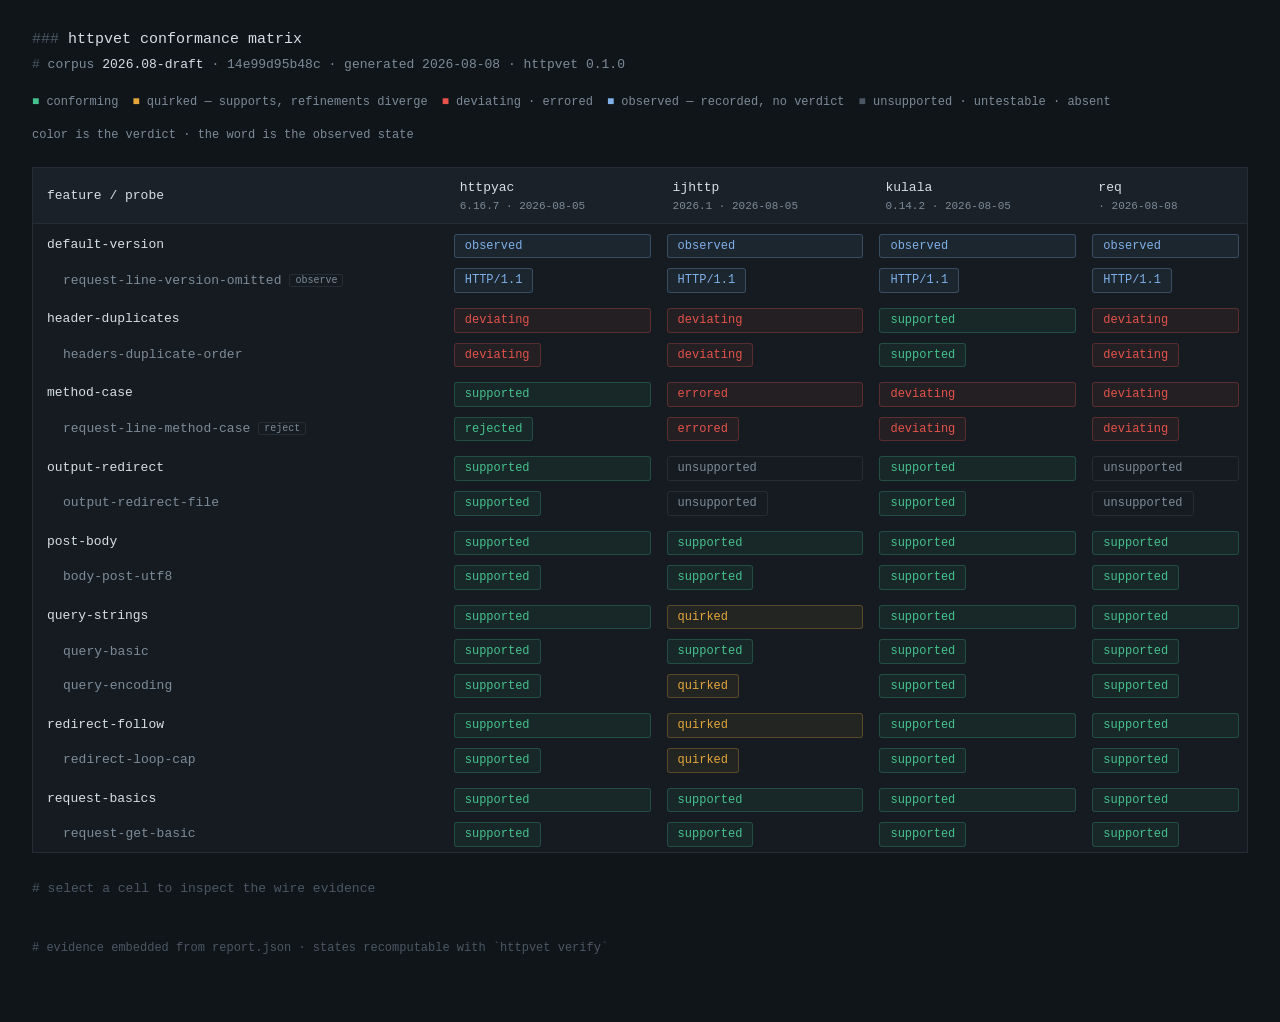
==== commit 2c1a228a: "Regenerate matrix: feature folds fill the column, probe cells hug their word The fold outweighs its " ====
--- a/index.html
+++ b/index.html
@@ -96,8 +96,11 @@
   .cell {
     font: inherit; font-size: 12px;
     background: none; border: 1px solid transparent; border-radius: 3px;
-    padding: 2px 10px; cursor: pointer; width: 100%; text-align: left;
-  }
+    padding: 2px 10px; cursor: pointer; text-align: left;
+  }
+  /* the fold outweighs its parts: feature and release cells fill the column,
+     probe cells hug their word */
+  tr.feature .cell, tr.summary .cell { display: block; width: 100%; }
   .cell.v-ok   { color: var(--ok);   background: rgba(70,194,142,.07); border-color: rgba(70,194,142,.25); }
   .cell.v-warn { color: var(--warn); background: rgba(227,166,59,.07); border-color: rgba(227,166,59,.28); }
   .cell.v-bad  { color: var(--bad);  background: rgba(229,83,75,.07);  border-color: rgba(229,83,75,.28); }
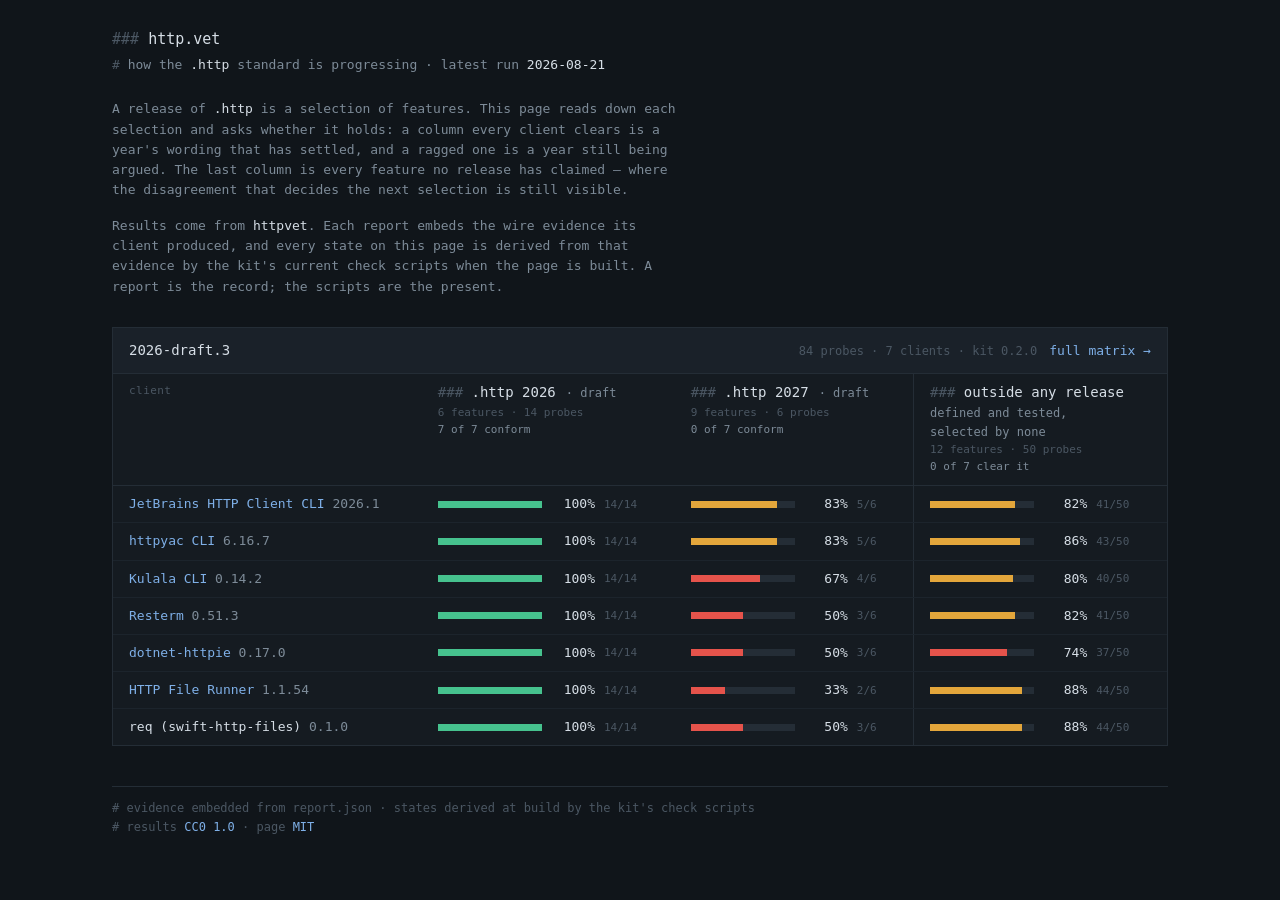
==== commit f655325e: "The .http conformance results site" ====
--- a/index.html
+++ b/index.html
@@ -3,399 +3,852 @@
 <head>
 <meta charset="utf-8">
 <meta name="viewport" content="width=device-width, initial-scale=1">
-<title>httpvet · conformance matrix</title>
+<title>http.vet · .http standardization</title>
 <style>
-  :root {
-    --bg: #10151a;
-    --panel: #151b21;
-    --panel-2: #1a2129;
-    --line: #242d36;
-    --text: #d6dee6;
-    --muted: #7d8b98;
-    --faint: #4b5763;
-    --ok: #46c28e;
-    --warn: #e3a63b;
-    --bad: #e5534b;
-    --info: #7fb0e8;
-    --t-method: #8cc7ff;
-    --t-target: #c9b3ff;
-    --t-hname: #7fd4c1;
-    --t-body: #e8c77d;
-    --mono: ui-monospace, "SF Mono", SFMono-Regular, Menlo, Consolas, monospace;
-  }
-  * { box-sizing: border-box; margin: 0; padding: 0; }
-  html { background: var(--bg); }
-  body {
-    font-family: var(--mono);
-    font-size: 13px;
-    line-height: 1.55;
-    color: var(--text);
-    padding: 28px 32px 64px;
-    max-width: 1280px;
-    margin: 0 auto;
-  }
-
-  /* masthead speaks .http */
-  .mast { margin-bottom: 4px; font-size: 15px; }
-  .mast .h { color: var(--faint); }
-  .meta { color: var(--muted); margin-bottom: 18px; }
-  .meta .h { color: var(--faint); }
-  .meta b { color: var(--text); font-weight: 500; }
-
-  .legend { display: flex; flex-wrap: wrap; gap: 14px; color: var(--muted); margin-bottom: 22px; font-size: 12px; }
-  .legend .chip::before { content: "■ "; }
-  .legend .c-ok::before   { color: var(--ok); }
-  .legend .c-warn::before { color: var(--warn); }
-  .legend .c-bad::before  { color: var(--bad); }
-  .legend .c-info::before { color: var(--info); }
-  .legend .c-mut::before  { color: var(--faint); }
-
-  /* matrix */
-  .matrix-wrap { overflow-x: auto; border: 1px solid var(--line); background: var(--panel); }
-  table { border-collapse: collapse; width: 100%; min-width: 560px; }
-  thead th {
-    position: sticky; top: 0; z-index: 2;
-    background: var(--panel-2);
-    text-align: left; font-weight: 500;
-    padding: 10px 14px 8px;
-    border-bottom: 1px solid var(--line);
-    white-space: nowrap;
-  }
-  thead .cv { display: block; color: var(--muted); font-weight: 400; font-size: 11px; }
-  th.probe-col { width: 34%; }
-  tbody th { text-align: left; font-weight: 400; padding: 7px 14px; white-space: nowrap; }
-  tr.area th {
-    color: var(--muted); font-size: 12px;
-    padding-top: 14px; padding-bottom: 4px;
-    border-bottom: 1px solid var(--line);
-  }
-  tr.probe:hover td, tr.probe:hover th { background: var(--panel-2); }
-  tr.probe th.sub { padding-left: 30px; color: var(--muted); font-weight: 400; }
-  tr.probe th .tag, tr.feature th .tag {
-    color: var(--muted); border: 1px solid var(--line);
-    font-size: 10px; padding: 0 5px; margin-left: 8px; border-radius: 2px;
-    vertical-align: 1px;
-  }
-  td { padding: 5px 8px; }
-  td.absent { color: var(--faint); padding-left: 22px; }
-
-  /* release sections and feature aggregate rows */
-  tr.release th {
-    font-size: 14px; color: var(--text); font-weight: 500;
-    padding-top: 24px; padding-bottom: 2px;
-  }
-  tr.release th .h { color: var(--faint); font-weight: 400; }
-  tr.release th .status { color: var(--muted); font-size: 12px; font-weight: 400; margin-left: 10px; }
-  tr.summary th { color: var(--muted); font-size: 11px; font-weight: 400; border-bottom: 1px solid var(--line); }
-  tr.summary td { border-bottom: 1px solid var(--line); }
-  tr.feature th { font-weight: 500; padding-top: 10px; }
-  tr.feature td { padding-top: 10px; }
-  tr.feature:hover td, tr.feature:hover th { background: var(--panel-2); }
-  .cell.static { cursor: default; }
-
-  .cell {
-    font: inherit; font-size: 12px;
-    background: none; border: 1px solid transparent; border-radius: 3px;
-    padding: 2px 10px; cursor: pointer; text-align: left;
-  }
-  /* the fold outweighs its parts: feature and release cells fill the column,
-     probe cells hug their word */
-  tr.feature .cell, tr.summary .cell { display: block; width: 100%; }
-  .cell.v-ok   { color: var(--ok);   background: rgba(70,194,142,.07); border-color: rgba(70,194,142,.25); }
-  .cell.v-warn { color: var(--warn); background: rgba(227,166,59,.07); border-color: rgba(227,166,59,.28); }
-  .cell.v-bad  { color: var(--bad);  background: rgba(229,83,75,.07);  border-color: rgba(229,83,75,.28); }
-  .cell.v-info { color: var(--info); background: rgba(127,176,232,.07); border-color: rgba(127,176,232,.28); }
-  .cell.v-mut  { color: var(--muted); border-color: var(--line); }
-  .cell:hover { border-color: var(--muted); }
-  .cell:focus-visible, .cell.selected { outline: 1.5px solid var(--text); outline-offset: 1px; }
-
-  /* detail */
-  #detail { margin-top: 26px; }
-  #detail .hint { color: var(--faint); }
-  .d-head { font-size: 15px; margin-bottom: 2px; }
-  .d-head .h { color: var(--faint); }
-  .d-head .st-ok { color: var(--ok); } .d-head .st-warn { color: var(--warn); } .d-head .st-bad { color: var(--bad); } .d-head .st-info { color: var(--info); }
-  .d-meta { color: var(--muted); margin-bottom: 14px; }
-  .d-meta .h { color: var(--faint); }
-  .d-reason { color: var(--muted); margin-bottom: 12px; }
-
-  .checks { list-style: none; margin-bottom: 16px; }
-  .checks li { padding: 1px 0; }
-  .checks .ok::before   { content: "✓ "; color: var(--ok); }
-  .checks .fail::before { content: "✗ "; color: var(--bad); }
-  .checks .quirk::before { content: "~ "; color: var(--warn); }
-  .checks .obs::before  { content: "→ "; color: var(--info); }
-  .checks li.quirk .msg { color: var(--warn); }
-  .checks .tier { color: var(--faint); font-size: 11px; margin-left: 6px; }
-  .checks .anchor { color: var(--text); font-weight: 500; }
-  .checks .msg { color: var(--muted); }
-  .checks li.fail .msg { color: var(--text); }
-  .checks li.obs .msg { color: var(--info); font-weight: 500; }
-
-  .x-label { color: var(--muted); font-size: 12px; margin: 14px 0 4px; }
-  .x-label .dir { color: var(--text); }
-  pre.wire {
-    background: var(--bg); border: 1px solid var(--line); border-radius: 3px;
-    padding: 10px 12px; overflow-x: auto; line-height: 1.5;
-    white-space: pre; font-family: var(--mono); font-size: 12.5px;
-  }
-  pre.wire.rx { color: var(--muted); }
-  .k-method  { color: var(--t-method); }
-  .k-target  { color: var(--t-target); }
-  .k-version { color: var(--muted); }
-  .k-hname   { color: var(--t-hname); }
-  .k-body    { color: var(--t-body); }
-  .ctl { color: var(--faint); }
-
-  details { margin-top: 12px; }
-  summary { cursor: pointer; color: var(--muted); font-size: 12px; }
-  summary:hover { color: var(--text); }
-  details pre {
-    background: var(--bg); border: 1px solid var(--line); border-radius: 3px;
-    padding: 10px 12px; margin-top: 6px; overflow-x: auto;
-    white-space: pre-wrap; word-break: break-word; color: var(--muted); font-size: 12px;
-  }
-  .notes { color: var(--muted); font-size: 12px; margin-top: 10px; }
-  .notes li { list-style: none; }
-  .notes li::before { content: "· "; }
-
-  footer { margin-top: 40px; color: var(--faint); font-size: 12px; }
-
-  @media (max-width: 720px) {
-    body { padding: 16px 12px 48px; }
-    th.probe-col { width: auto; }
-  }
-  @media (prefers-reduced-motion: no-preference) {
-    .cell { transition: border-color .12s ease; }
-  }
+/* The design system. Every page here is the same page at a different width:
+   monospace, dark, one accent per verdict, and enough `#` marks in the chrome
+   that the page reads as the format it grades. Nothing below describes a
+   result — that is evidence.css — and nothing describes one page's layout,
+   which each page carries itself. */
+
+:root {
+  --bg: #10151a;
+  --panel: #151b21;
+  --panel-2: #1a2129;
+  --line: #242d36;
+  --text: #d6dee6;
+  --muted: #7d8b98;
+  --faint: #4b5763;
+
+  /* the four verdicts — the only colours on any page that mean something */
+  --ok: #46c28e;
+  --warn: #e3a63b;
+  --bad: #e5534b;
+  --info: #7fb0e8;
+
+  /* observe groups: one colour per distinct reading. Blues, violets, pinks
+     and cyans only — an observed value is not a verdict, so none of these may
+     be mistaken for --ok, --warn or --bad. */
+  --g0: #7fb0e8; --g1: #b58cf0; --g2: #ef8fc0; --g3: #4fb8dd;
+  --g4: #9aa0ee; --g5: #d98fe0; --g6: #86b3c9; --g7: #c2a0cf;
+
+  /* wire spans: the parts of a request a reader picks out of the bytes */
+  --t-method: #8cc7ff;
+  --t-target: #c9b3ff;
+  --t-hname: #7fd4c1;
+  --t-body: #e8c77d;
+
+  --mono: ui-monospace, "SF Mono", SFMono-Regular, Menlo, Consolas, monospace;
+
+  /* the body measure; a page whose content is wider raises it */
+  --measure: 1180px;
+  /* how far a sticky header intrudes. Anything scrolled into view keeps this
+     much clear, so a page without a sticky header leaves it alone. */
+  --stick: 12px;
+}
+
+* { box-sizing: border-box; margin: 0; padding: 0; }
+html { background: var(--bg); }
+body {
+  font-family: var(--mono);
+  font-size: 13px;
+  line-height: 1.55;
+  color: var(--text);
+  padding: 28px 32px 64px;
+  max-width: var(--measure);
+  margin: 0 auto;
+}
+
+a { color: var(--info); text-decoration: none; }
+a:hover { text-decoration: underline; }
+
+/* the markdown-ish punctuation the chrome is built from: ###, #, ## */
+.h { color: var(--faint); }
+
+.mast { margin-bottom: 4px; font-size: 15px; }
+/* a masthead link is the title it sits in, not a link in a sentence */
+.mast a { color: inherit; text-decoration: none; border-bottom: 1px dotted var(--faint); }
+.mast a:hover { color: var(--text); border-bottom-color: var(--muted); }
+
+/* the run this page is of: client, corpus, date. Bold is the identifying
+   part, everything else is the sentence around it. */
+.meta { color: var(--muted); }
+.meta b { color: var(--text); font-weight: 500; }
+.meta .cv { color: var(--text); }
+
+.keys { color: var(--faint); font-size: 12px; }
+.keys kbd {
+  color: var(--muted); font: inherit;
+  border: 1px solid var(--line); border-radius: 2px; padding: 0 4px;
+}
+
+footer { margin-top: 40px; color: var(--faint); font-size: 12px; }
+
+@media (max-width: 860px) {
+  body { padding: 16px 12px 48px; }
+}
+
+/* What a result looks like. A state chip, a panel, the bytes inside it and the
+   prose beside them are the same objects on every page — only how many of them
+   stand side by side changes — so they are described once, here.
+
+   The verdict is carried as a custom property rather than a colour per rule:
+   an element tagged .v-bad sets --v, and its chip, its panel border and the
+   state word in its head all read that one value. A panel and the chip that
+   opened it are the same colour by construction. */
+
+.v-ok   { --v: var(--ok); }
+.v-warn { --v: var(--warn); }
+.v-bad  { --v: var(--bad); }
+.v-info { --v: var(--info); }
+.v-mut  { --v: var(--muted); }
+
+/* ── the state chip ─────────────────────────────────────────────────────── */
+
+.cell {
+  font: inherit; font-size: 12px;
+  color: var(--v, var(--text));
+  background: color-mix(in srgb, var(--v) 7%, transparent);
+  /* the colour is a second declaration so an untagged chip keeps the box */
+  border: 1px solid transparent;
+  border-color: color-mix(in srgb, var(--v) 28%, transparent);
+  border-radius: 3px; padding: 2px 7px; text-align: left;
+  /* a long observed value ellipsizes in its column; the whole of it is in the
+     panel the chip opens */
+  display: inline-block; max-width: 100%;
+  overflow: hidden; text-overflow: ellipsis; white-space: nowrap;
+  scroll-margin-top: var(--stick);
+}
+/* mut is the absence of a verdict — unsupported, untestable, no reading at
+   all — so the chip recedes to an outline rather than taking a fill beside
+   the states that mean something */
+.cell.v-mut { background: none; border-color: var(--line); }
+button.cell { cursor: pointer; }
+button.cell:hover { border-color: var(--muted); }
+button.cell:focus-visible, button.cell.selected {
+  outline: 1.5px solid var(--text); outline-offset: 1px;
+}
+
+/* ── the panel ──────────────────────────────────────────────────────────── */
+
+.panel {
+  position: relative; background: var(--bg);
+  border: 1px solid var(--line); border-left: 2px solid var(--v, var(--line));
+  padding: 16px 18px 18px;
+  scroll-margin-top: var(--stick);
+}
+/* the caret points back up at the chip that opened the panel */
+.caret {
+  position: absolute; top: -7px; left: var(--caret, 50%);
+  width: 0; height: 0; margin-left: -6px;
+  border-left: 6px solid transparent; border-right: 6px solid transparent;
+  border-bottom: 6px solid var(--muted);
+}
+.p-close {
+  position: absolute; top: 10px; right: 12px;
+  font: inherit; color: var(--faint); background: none; border: 0; cursor: pointer;
+}
+.p-close:hover { color: var(--text); }
+.p-head { font-size: 14px; padding-right: 24px; }
+.p-head .at { color: var(--faint); }
+.p-head .st { color: var(--v); }
+.p-title { color: var(--muted); font-size: 12px; }
+.p-state { color: var(--muted); font-size: 12px; margin-top: 8px; }
+
+.dim { color: var(--faint); font-size: 12px; }
+/* ── the answer: one line per finding, mark / anchor / comparison ────────── */
+
+.answer { margin: 8px 0 0; }
+.arow { display: grid; grid-template-columns: 1em max-content 1fr; gap: 0 10px; align-items: baseline; }
+.amark.fail  { color: var(--bad); }
+.amark.quirk { color: var(--warn); }
+.amark.obs   { color: var(--info); }
+.aid { color: var(--text); }
+.aval { color: var(--text); white-space: pre-wrap; overflow-wrap: anywhere; }
+.aval .arrow { color: var(--faint); }
+/* the span that actually differs */
+.dx-want { background: color-mix(in srgb, var(--muted) 26%, transparent); border-radius: 2px; }
+.dx-got  { background: color-mix(in srgb, var(--bad) 24%, transparent); border-radius: 2px; }
+.quirk .dx-got { background: color-mix(in srgb, var(--warn) 24%, transparent); }
+
+/* ── evidence: inline under the answer, nothing hidden behind a click ───── */
+
+.evidence { margin-top: 12px; border-top: 1px solid var(--line); padding-top: 10px; }
+.evidence > * + * { margin-top: 14px; }
+
+.a-kind { color: var(--faint); font-size: 11px; margin-left: 8px; }
+.prose { color: var(--muted); margin: 2px 0 8px; max-width: 92ch; }
+.prose code { color: var(--text); }
+.prose .xref {
+  font: inherit; background: none; border: 0; padding: 0;
+  color: var(--info); border-bottom: 1px dotted var(--info); cursor: pointer;
+}
+.prose .xref:hover { color: var(--text); border-bottom-color: var(--text); }
+
+/* document beside wire: what the client was handed, what it sent.
+   min() lets the last remaining track shrink under its ideal width — a panel
+   narrower than 340px scrolls its own pre boxes, never the page */
+.cols { display: grid; grid-template-columns: repeat(auto-fit, minmax(min(340px, 100%), 1fr)); gap: 18px; }
+.cols > * { min-width: 0; }
+
+.x-label { color: var(--faint); font-size: 11px; margin: 8px 0 3px; }
+.x-label:first-child { margin-top: 0; }
+.x-label .dir { color: var(--muted); }
+
+pre.wire, pre.doc, pre.out {
+  background: var(--panel); border: 1px solid var(--line); border-radius: 3px;
+  padding: 8px 10px; line-height: 1.5;
+  white-space: pre; font-family: var(--mono); font-size: 12.5px;
+  /* a runaway body or log scrolls inside its own box, not the page;
+     position anchors offsetTop so the box can scroll itself to a .hl */
+  position: relative; max-height: 320px; overflow: auto;
+}
+pre.out { white-space: pre-wrap; word-break: break-word; color: var(--muted); font-size: 12px; }
+pre.wire.rx { color: var(--muted); }
+pre.doc.star { color: var(--muted); }
+pre .hl { display: block; background: color-mix(in srgb, var(--bad) 16%, transparent); color: var(--text); }
+.k-method  { color: var(--t-method); }
+.k-target  { color: var(--t-target); }
+.k-version { color: var(--muted); }
+.k-hname   { color: var(--t-hname); }
+.k-body    { color: var(--t-body); }
+.ctl { color: var(--faint); }
+
+.notes { color: var(--muted); font-size: 12px; margin-top: 10px; }
+.notes li { list-style: none; }
+.notes li::before { content: "· "; }
+
+/* ── the release section header ──────────────────────────────────────────
+   One release, named the same wherever results are grouped by it: the marker,
+   the label, then the status and the note trailing it as one muted clause.
+   Vertical rhythm belongs to the page — a row in a table and a heading in a
+   flow sit differently — the words and their weights do not. text-align is set
+   because the element may be a `th`, which would otherwise centre it. */
+
+.rel-head {
+  font-size: 14px; font-weight: 500; color: var(--text); text-align: left;
+  scroll-margin-top: var(--stick);
+}
+.rel-head .h { font-weight: 400; }
+.rel-head .rel-status, .rel-head .rel-note {
+  color: var(--muted); font-size: 12px; font-weight: 400; margin-left: 10px;
+}
+.rel-head .rel-status::before, .rel-head .rel-note::before { content: "· "; }
+
+/* ── the score row: a bar carries a verdict, not a temperature ───────────── */
+
+.score { display: flex; align-items: center; gap: 9px; }
+.bar { width: 104px; height: 7px; background: var(--line); flex: none; }
+.bar i { display: block; height: 100%; background: var(--ok); }
+.bar.p-warn i { background: var(--warn); }
+.bar.p-bad  i { background: var(--bad); }
+.pct { font-variant-numeric: tabular-nums; width: 3.4em; text-align: right; }
+.of { color: var(--faint); font-size: 11px; font-variant-numeric: tabular-nums; }
+/* nothing graded, so no bar. Named for the row it stands in: a page is free to
+   use a bare adjective as its own modifier, the shared layer is not. */
+.no-score { color: var(--faint); }
+
+@media (max-width: 860px) {
+  /* the anchor takes its own line so the reading keeps the full width */
+  .arow { grid-template-columns: 1em minmax(0, 1fr); }
+  .arow .aval { grid-column: 2; }
+}
+@media (prefers-reduced-motion: no-preference) {
+  .cell { transition: border-color .12s ease; }
+}
+
+/* masthead: what this page is asking, and how current its answer is */
+
+.meta { margin-bottom: 24px; }
+
+/* versions: one block per corpus version, and inside each a column per
+   release. What a score looks like is the shared styles' — this file is only
+   the arrangement around it. */
+
+.v { border: 1px solid var(--line); background: var(--panel); margin-bottom: 22px; }
+.v.latest { border-color: #33414e; }
+.vhead {
+  display: flex; align-items: baseline; gap: 12px; flex-wrap: wrap;
+  padding: 12px 16px; background: var(--panel-2); border-bottom: 1px solid var(--line);
+}
+.vhead .name { font-size: 14px; color: var(--text); }
+.vhead .tag {
+  font-size: 11px; color: var(--bg); background: var(--ok);
+  padding: 1px 7px; border-radius: 2px; letter-spacing: .04em;
+}
+.vhead .frozen { font-size: 11px; color: var(--faint); border: 1px solid var(--line); padding: 0 6px; border-radius: 2px; }
+.vhead .grow { margin-left: auto; }
+.vhead .pin { color: var(--faint); font-size: 12px; }
+.empty { padding: 18px 16px; color: var(--muted); }
+
+/* ── one column per release, plus the features no release has claimed ───── */
+
+.tablewrap { overflow-x: auto; }
+table { border-collapse: collapse; width: 100%; }
+th, td { text-align: left; padding: 8px 16px; white-space: nowrap; vertical-align: top; }
+td { border-bottom: 1px solid #1c242c; }
+tr:last-child td { border-bottom: 0; }
+.cv { color: var(--muted); }
+.nover { color: var(--faint); }
+
+thead th { border-bottom: 1px solid var(--line); font-weight: 400; }
+/* the head itself is the shared .rel-head; a column is narrower than a section
+   band, so the note it trails drops to its own line instead of the label's */
+thead th.rel-head { padding-bottom: 10px; }
+th.rel-head .rel-note {
+  display: block; margin-left: 0; max-width: 21ch; white-space: normal;
+}
+th.rel-head .rel-note::before { content: none; }
+th .b-sub { color: var(--faint); font-size: 11px; display: block; }
+th .b-conform { color: var(--muted); font-size: 11px; display: block; }
+th.who { color: var(--faint); font-size: 11px; letter-spacing: .04em; }
+.col-rest { border-left: 1px solid var(--line); }
+
+/* the table still scrolls inside .tablewrap at any width — this only buys
+   back enough room that it usually does not have to */
+@media (max-width: 900px) {
+  th, td { padding: 8px 10px; }
+  .bar { width: 62px; }
+  .vhead { gap: 8px; }
+  .vhead .grow { margin-left: 0; flex-basis: 100%; }
+}
+
+/* The root page's own layout: a masthead, the lede that says what the columns
+   mean, and a block per corpus version. What a score looks like is the shared
+   styles'; what a version block looks like is that component's. */
+
+/* fewer columns than any other page here, and spreading them apart only makes
+   a row harder to read across */
+:root { --measure: 1120px; }
+
+.lede { color: var(--muted); margin-bottom: 16px; max-width: 74ch; }
+.lede b { color: var(--text); font-weight: 500; }
+.lede:last-of-type { margin-bottom: 30px; }
+
+footer { border-top: 1px solid var(--line); padding-top: 12px; }
+
+@media (max-width: 900px) {
+  body { padding: 20px 14px 48px; }
+}
+
 </style>
 </head>
 <body>
-<header>
-  <p class="mast"><span class="h">###</span> httpvet conformance matrix</p>
-  <p class="meta"><span class="h">#</span> corpus <b id="m-corpus"></b> · <span id="m-sha"></span> · generated <span id="m-date"></span> · httpvet <span id="m-kit"></span></p>
-  <p class="legend">
-    <span class="chip c-ok">conforming</span>
-    <span class="chip c-warn">quirked — supports, refinements diverge</span>
-    <span class="chip c-bad">deviating · errored</span>
-    <span class="chip c-info">observed — recorded, no verdict</span>
-    <span class="chip c-mut">unsupported · untestable · absent</span>
-    <span>color is the verdict · the word is the observed state</span>
-  </p>
+<header data-c="masthead">
+  <div class="mast"><span class="h">### </span>http.vet</div>
+  <div class="meta">
+    <span class="h"># </span>how the <b>.http</b> standard is progressing
+    · latest run <b class="date"></b>
+  </div>
 </header>
-<main>
-  <div class="matrix-wrap"><table id="matrix" aria-label="conformance matrix"></table></div>
-  <section id="detail" aria-live="polite">
-    <p class="hint"># select a cell to inspect the wire evidence</p>
-  </section>
-</main>
-<footer><span>#</span> evidence embedded from report.json · states recomputable with `httpvet verify`</footer>
-
-<script>const DATA = {"kit":"0.1.0","generated":"2026-08-08","corpus":{"version":"2026.08-draft","sha256":"14e99d95b48c87f0445a39ecb5bf86504601bb1521c5ca2dc9b5e57f637efdf9"},"clients":[{"id":"httpyac","version":"6.16.7","runDate":"2026-08-05","host":"darwin/arm64"},{"id":"ijhttp","version":"2026.1","runDate":"2026-08-05","host":"darwin/arm64"},{"id":"kulala","version":"0.14.2","runDate":"2026-08-05","host":"darwin/arm64"},{"id":"req","version":"","runDate":"2026-08-08","host":"darwin/arm64"}],"areas":[{"name":"default-version","probes":[{"id":"request-line-version-omitted","class":"observe","spec":["default-version#wire-version"],"cells":[{"state":"observed","ok":true,"exit":0,"durationMs":218,"checks":[],"observations":[{"spec":"default-version#wire-version","value":"HTTP/1.1"}],"stdout":"\n1 requests processed (1 succeeded)\n","exchanges":[{"conn":0,"tx":[{"t":"GET","k":"method"},{"t":" "},{"t":"/version-omitted","k":"target"},{"t":" "},{"t":"HTTP/1.1","k":"version"},{"t":"\r\n"},{"t":"user-agent","k":"hname"},{"t":": "},{"t":"httpyac","k":"hvalue"},{"t":"\r\n"},{"t":"x-probe","k":"hname"},{"t":": "},{"t":"request-line-version-omitted","k":"hvalue"},{"t":"\r\n"},{"t":"accept","k":"hname"},{"t":": "},{"t":"*/*","k":"hvalue"},{"t":"\r\n"},{"t":"accept-encoding","k":"hname"},{"t":": "},{"t":"gzip, deflate, br","k":"hvalue"},{"t":"\r\n"},{"t":"Host","k":"hname"},{"t":": "},{"t":"probe.invalid","k":"hvalue"},{"t":"\r\n"},{"t":"Connection","k":"hname"},{"t":": "},{"t":"keep-alive","k":"hvalue"},{"t":"\r\n\r\n"}],"rx":"HTTP/1.1 200 OK\r\nContent-Type: text/plain\r\nContent-Length: 2\r\nConnection: close\r\n\r\nok"}]},{"state":"observed","ok":true,"exit":0,"durationMs":2750,"checks":[],"observations":[{"spec":"default-version#wire-version","value":"HTTP/1.1"}],"stdout":"┌─────────────────────────────────────────────────────────────────────────────┐\n│                      Running IntelliJ HTTP Client with                      │\n├────────────────────────┬────────────────────────────────────────────────────┤\n│         Files          │ probe.http                                         │\n├────────────────────────┼────────────────────────────────────────────────────┤\n│   Public Environment   │                                                    │\n├────────────────────────┼────────────────────────────────────────────────────┤\n│  Private Environment   │                                                    │\n└────────────────────────┴────────────────────────────────────────────────────┘\n  0%  ━━━━━━━━━━━━━━━━━━━━━━━━━━━━━━━━━━━━━━━━━━━━━━━           0/1  Running...\rRequest '#1' GET http://probe.invalid/version-omitted\n  0%  ━━━━━━━━━━━━━━━━━━━━━━━━━━━━━━━━━━━━━━━━━━━━━━━           0/1  Running...\r  0%  ━━━━━━━━━━━━━━━━━━━━━━━━━━━━━━━━━━━━━━━━━━━━━━━           0/1  Running...\r  0%  ━━━━━━━━━━━━━━━━━━━━━━━━━━━━━━━━━━━━━━━━━━━━━━━           0/1  Running...\r= request =\u003e\n  0%  ━━━━━━━━━━━━━━━━━━━━━━━━━━━━━━━━━━━━━━━━━━━━━━━           0/1  Running...\rGET http://probe.invalid/version-omitted\nX-Probe: request-line-version-omitted\nUser-Agent: IntelliJ HTTP Client/CLI 2026.1\nAccept-Encoding: br, deflate, gzip, x-gzip\nAccept: */*\n\n###\n  0%  ━━━━━━━━━━━━━━━━━━━━━━━━━━━━━━━━━━━━━━━━━━━━━━━           0/1  Running...\r\u003c= response =\n  0%  ━━━━━━━━━━━━━━━━━━━━━━━━━━━━━━━━━━━━━━━━━━━━━━━           0/1  Running...\rHTTP/1.1 200 OK\nContent-Type: text/plain\nContent-Length: 2\nConnection: close\n  0%  ━━━━━━━━━━━━━━━━━━━━━━━━━━━━━━━━━━━━━━━━━━━━━━━           0/1  Running...\r  0%  ━━━━━━━━━━━━━━━━━━━━━━━━━━━━━━━━━━━━━━━━━━━━━━━           0/1  Running...\rok\n  0%  ━━━━━━━━━━━━━━━━━━━━━━━━━━━━━━━━━━━━━━━━━━━━━━━           0/1  Running...\r  0%  ━━━━━━━━━━━━━━━━━━━━━━━━━━━━━━━━━━━━━━━━━━━━━━━           0/1  Running...\rResponse code: 200 (OK); Time: 191ms (191 ms); Content length: 2 bytes (2 B)\n  0%  ━━━━━━━━━━━━━━━━━━━━━━━━━━━━━━━━━━━━━━━━━━━━━━━           0/1  Running...\r  0%  ━━━━━━━━━━━━━━━━━━━━━━━━━━━━━━━━━━━━━━━━━━━━━━━           0/1  Running...\r\n\n\n1 requests completed, 0 have failed tests\nRUN SUCCESSFUL\n","stderr":"WARNING: A terminally deprecated method in sun.misc.Unsafe has been called\nWARNING: sun.misc.Unsafe::allocateMemory has been called by io.netty.util.internal.PlatformDependent0$2 (file:/opt/homebrew/Caskroom/ijhttp/261.25134.95/ijhttp/lib/netty-common-4.2.0.RC2.jar)\nWARNING: Please consider reporting this to the maintainers of class io.netty.util.internal.PlatformDependent0$2\nWARNING: sun.misc.Unsafe::allocateMemory will be removed in a future release\n","exchanges":[{"conn":0,"tx":[{"t":"GET","k":"method"},{"t":" "},{"t":"/version-omitted","k":"target"},{"t":" "},{"t":"HTTP/1.1","k":"version"},{"t":"\r\n"},{"t":"X-Probe","k":"hname"},{"t":": "},{"t":"request-line-version-omitted","k":"hvalue"},{"t":"\r\n"},{"t":"User-Agent","k":"hname"},{"t":": "},{"t":"IntelliJ HTTP Client/CLI 2026.1","k":"hvalue"},{"t":"\r\n"},{"t":"Accept-Encoding","k":"hname"},{"t":": "},{"t":"br, deflate, gzip, x-gzip","k":"hvalue"},{"t":"\r\n"},{"t":"Accept","k":"hname"},{"t":": "},{"t":"*/*","k":"hvalue"},{"t":"\r\n"},{"t":"host","k":"hname"},{"t":": "},{"t":"probe.invalid","k":"hvalue"},{"t":"\r\n\r\n"}],"rx":"HTTP/1.1 200 OK\r\nContent-Type: text/plain\r\nContent-Length: 2\r\nConnection: close\r\n\r\nok"}]},{"state":"observed","ok":true,"exit":0,"durationMs":145,"checks":[],"observations":[{"spec":"default-version#wire-version","value":"HTTP/1.1"}],"stdout":"Filepath: probe.http\nBlock name: REQUEST_001\nGET http://probe.invalid/version-omitted\nHTTP/1.1 200 · 9ms\n\nHeaders\n────────────\ncontent-type: text/plain\ncontent-length: 2\nconnection: close\n\nResponse body\n─────────────\nok\n","exchanges":[{"conn":0,"tx":[{"t":"GET","k":"method"},{"t":" "},{"t":"/version-omitted","k":"target"},{"t":" "},{"t":"HTTP/1.1","k":"version"},{"t":"\r\n"},{"t":"Host","k":"hname"},{"t":": "},{"t":"probe.invalid","k":"hvalue"},{"t":"\r\n"},{"t":"Accept","k":"hname"},{"t":": "},{"t":"*/*","k":"hvalue"},{"t":"\r\n"},{"t":"X-Probe","k":"hname"},{"t":": "},{"t":"request-line-version-omitted","k":"hvalue"},{"t":"\r\n"},{"t":"User-Agent","k":"hname"},{"t":": "},{"t":"kulala-core/0.31.1","k":"hvalue"},{"t":"\r\n\r\n"}],"rx":"HTTP/1.1 200 OK\r\nContent-Type: text/plain\r\nContent-Length: 2\r\nConnection: close\r\n\r\nok"}]},{"state":"observed","ok":true,"exit":0,"durationMs":14,"checks":[],"observations":[{"spec":"default-version#wire-version","value":"HTTP/1.1"}],"stdout":"── region 0 ──\n→ GET http://probe.invalid/version-omitted\n← 200 OK\n","exchanges":[{"conn":0,"tx":[{"t":"GET","k":"method"},{"t":" "},{"t":"/version-omitted","k":"target"},{"t":" "},{"t":"HTTP/1.1","k":"version"},{"t":"\r\n"},{"t":"Host","k":"hname"},{"t":": "},{"t":"probe.invalid","k":"hvalue"},{"t":"\r\n"},{"t":"Accept","k":"hname"},{"t":": "},{"t":"*/*","k":"hvalue"},{"t":"\r\n"},{"t":"X-Probe","k":"hname"},{"t":": "},{"t":"request-line-version-omitted","k":"hvalue"},{"t":"\r\n"},{"t":"User-Agent","k":"hname"},{"t":": "},{"t":"req (unknown version) CFNetwork/3860.600.21 Darwin/25.5.0","k":"hvalue"},{"t":"\r\n"},{"t":"Accept-Language","k":"hname"},{"t":": "},{"t":"en-US,en;q=0.9","k":"hvalue"},{"t":"\r\n"},{"t":"Accept-Encoding","k":"hname"},{"t":": "},{"t":"gzip, deflate","k":"hvalue"},{"t":"\r\n"},{"t":"Connection","k":"hname"},{"t":": "},{"t":"keep-alive","k":"hvalue"},{"t":"\r\n\r\n"}],"rx":"HTTP/1.1 200 OK\r\nContent-Type: text/plain\r\nContent-Length: 2\r\nConnection: close\r\n\r\nok"}]}]}]},{"name":"header-duplicates","probes":[{"id":"headers-duplicate-order","class":"behavioral","spec":["header-duplicates#order-count","header-duplicates#casing"],"cells":[{"state":"deviating","ok":false,"exit":0,"durationMs":206,"checks":[{"spec":"header-duplicates#order-count","pass":false,"msg":"expected [\"1\", \"2\"], got [\"2\"]"},{"spec":"header-duplicates#casing","pass":false,"tier":"refinement","msg":"expected [\"X-Dup\", \"X-DUP\"], got [\"x-dup\"]"}],"stdout":"\n1 requests processed (1 succeeded)\n","exchanges":[{"conn":0,"tx":[{"t":"GET","k":"method"},{"t":" "},{"t":"/dup","k":"target"},{"t":" "},{"t":"HTTP/1.1","k":"version"},{"t":"\r\n"},{"t":"user-agent","k":"hname"},{"t":": "},{"t":"httpyac","k":"hvalue"},{"t":"\r\n"},{"t":"x-dup","k":"hname"},{"t":": "},{"t":"2","k":"hvalue"},{"t":"\r\n"},{"t":"accept","k":"hname"},{"t":": "},{"t":"*/*","k":"hvalue"},{"t":"\r\n"},{"t":"accept-encoding","k":"hname"},{"t":": "},{"t":"gzip, deflate, br","k":"hvalue"},{"t":"\r\n"},{"t":"Host","k":"hname"},{"t":": "},{"t":"probe.invalid","k":"hvalue"},{"t":"\r\n"},{"t":"Connection","k":"hname"},{"t":": "},{"t":"keep-alive","k":"hvalue"},{"t":"\r\n\r\n"}],"rx":"HTTP/1.1 200 OK\r\nContent-Type: text/plain\r\nContent-Length: 2\r\nConnection: close\r\n\r\nok"}]},{"state":"deviating","ok":false,"exit":0,"durationMs":2803,"checks":[{"spec":"header-duplicates#order-count","pass":false,"msg":"expected [\"1\", \"2\"], got [\"2\"]"},{"spec":"header-duplicates#casing","pass":false,"tier":"refinement","msg":"expected [\"X-Dup\", \"X-DUP\"], got [\"X-DUP\"]"}],"stdout":"┌─────────────────────────────────────────────────────────────────────────────┐\n│                      Running IntelliJ HTTP Client with                      │\n├────────────────────────┬────────────────────────────────────────────────────┤\n│         Files          │ probe.http                                         │\n├────────────────────────┼────────────────────────────────────────────────────┤\n│   Public Environment   │                                                    │\n├────────────────────────┼────────────────────────────────────────────────────┤\n│  Private Environment   │                                                    │\n└────────────────────────┴────────────────────────────────────────────────────┘\n  0%  ━━━━━━━━━━━━━━━━━━━━━━━━━━━━━━━━━━━━━━━━━━━━━━━           0/1  Running...\rRequest '#1' GET http://probe.invalid/dup\n  0%  ━━━━━━━━━━━━━━━━━━━━━━━━━━━━━━━━━━━━━━━━━━━━━━━           0/1  Running...\r  0%  ━━━━━━━━━━━━━━━━━━━━━━━━━━━━━━━━━━━━━━━━━━━━━━━           0/1  Running...\r  0%  ━━━━━━━━━━━━━━━━━━━━━━━━━━━━━━━━━━━━━━━━━━━━━━━           0/1  Running...\r= request =\u003e\n  0%  ━━━━━━━━━━━━━━━━━━━━━━━━━━━━━━━━━━━━━━━━━━━━━━━           0/1  Running...\rGET http://probe.invalid/dup\nX-Dup: 1\nX-DUP: 2\nUser-Agent: IntelliJ HTTP Client/CLI 2026.1\nAccept-Encoding: br, deflate, gzip, x-gzip\nAccept: */*\n\n###\n  0%  ━━━━━━━━━━━━━━━━━━━━━━━━━━━━━━━━━━━━━━━━━━━━━━━           0/1  Running...\r\u003c= response =\n  0%  ━━━━━━━━━━━━━━━━━━━━━━━━━━━━━━━━━━━━━━━━━━━━━━━           0/1  Running...\rHTTP/1.1 200 OK\nContent-Type: text/plain\nContent-Length: 2\nConnection: close\n  0%  ━━━━━━━━━━━━━━━━━━━━━━━━━━━━━━━━━━━━━━━━━━━━━━━           0/1  Running...\r  0%  ━━━━━━━━━━━━━━━━━━━━━━━━━━━━━━━━━━━━━━━━━━━━━━━           0/1  Running...\rok\n  0%  ━━━━━━━━━━━━━━━━━━━━━━━━━━━━━━━━━━━━━━━━━━━━━━━           0/1  Running...\r  0%  ━━━━━━━━━━━━━━━━━━━━━━━━━━━━━━━━━━━━━━━━━━━━━━━           0/1  Running...\rResponse code: 200 (OK); Time: 206ms (206 ms); Content length: 2 bytes (2 B)\n  0%  ━━━━━━━━━━━━━━━━━━━━━━━━━━━━━━━━━━━━━━━━━━━━━━━           0/1  Running...\r  0%  ━━━━━━━━━━━━━━━━━━━━━━━━━━━━━━━━━━━━━━━━━━━━━━━           0/1  Running...\r\n\n\n1 requests completed, 0 have failed tests\nRUN SUCCESSFUL\n","stderr":"WARNING: A terminally deprecated method in sun.misc.Unsafe has been called\nWARNING: sun.misc.Unsafe::allocateMemory has been called by io.netty.util.internal.PlatformDependent0$2 (file:/opt/homebrew/Caskroom/ijhttp/261.25134.95/ijhttp/lib/netty-common-4.2.0.RC2.jar)\nWARNING: Please consider reporting this to the maintainers of class io.netty.util.internal.PlatformDependent0$2\nWARNING: sun.misc.Unsafe::allocateMemory will be removed in a future release\n","exchanges":[{"conn":0,"tx":[{"t":"GET","k":"method"},{"t":" "},{"t":"/dup","k":"target"},{"t":" "},{"t":"HTTP/1.1","k":"version"},{"t":"\r\n"},{"t":"X-DUP","k":"hname"},{"t":": "},{"t":"2","k":"hvalue"},{"t":"\r\n"},{"t":"User-Agent","k":"hname"},{"t":": "},{"t":"IntelliJ HTTP Client/CLI 2026.1","k":"hvalue"},{"t":"\r\n"},{"t":"Accept-Encoding","k":"hname"},{"t":": "},{"t":"br, deflate, gzip, x-gzip","k":"hvalue"},{"t":"\r\n"},{"t":"Accept","k":"hname"},{"t":": "},{"t":"*/*","k":"hvalue"},{"t":"\r\n"},{"t":"host","k":"hname"},{"t":": "},{"t":"probe.invalid","k":"hvalue"},{"t":"\r\n\r\n"}],"rx":"HTTP/1.1 200 OK\r\nContent-Type: text/plain\r\nContent-Length: 2\r\nConnection: close\r\n\r\nok"}]},{"state":"supported","ok":true,"exit":0,"durationMs":144,"checks":[{"spec":"header-duplicates#order-count","pass":true},{"spec":"header-duplicates#casing","pass":true,"tier":"refinement"}],"stdout":"Filepath: probe.http\nBlock name: REQUEST_001\nGET http://probe.invalid/dup\nHTTP/1.1 200 · 9ms\n\nHeaders\n────────────\ncontent-type: text/plain\ncontent-length: 2\nconnection: close\n\nResponse body\n─────────────\nok\n","exchanges":[{"conn":0,"tx":[{"t":"GET","k":"method"},{"t":" "},{"t":"/dup","k":"target"},{"t":" "},{"t":"HTTP/1.1","k":"version"},{"t":"\r\n"},{"t":"Host","k":"hname"},{"t":": "},{"t":"probe.invalid","k":"hvalue"},{"t":"\r\n"},{"t":"Accept","k":"hname"},{"t":": "},{"t":"*/*","k":"hvalue"},{"t":"\r\n"},{"t":"X-Dup","k":"hname"},{"t":": "},{"t":"1","k":"hvalue"},{"t":"\r\n"},{"t":"X-DUP","k":"hname"},{"t":": "},{"t":"2","k":"hvalue"},{"t":"\r\n"},{"t":"User-Agent","k":"hname"},{"t":": "},{"t":"kulala-core/0.31.1","k":"hvalue"},{"t":"\r\n\r\n"}],"rx":"HTTP/1.1 200 OK\r\nContent-Type: text/plain\r\nContent-Length: 2\r\nConnection: close\r\n\r\nok"}]},{"state":"deviating","ok":false,"exit":0,"durationMs":14,"checks":[{"spec":"header-duplicates#order-count","pass":false,"msg":"expected [\"1\", \"2\"], got [\"2\"]"},{"spec":"header-duplicates#casing","pass":false,"tier":"refinement","msg":"expected [\"X-Dup\", \"X-DUP\"], got [\"X-DUP\"]"}],"stdout":"── region 0 ──\n→ GET http://probe.invalid/dup\n← 200 OK\n","exchanges":[{"conn":0,"tx":[{"t":"GET","k":"method"},{"t":" "},{"t":"/dup","k":"target"},{"t":" "},{"t":"HTTP/1.1","k":"version"},{"t":"\r\n"},{"t":"Host","k":"hname"},{"t":": "},{"t":"probe.invalid","k":"hvalue"},{"t":"\r\n"},{"t":"Accept","k":"hname"},{"t":": "},{"t":"*/*","k":"hvalue"},{"t":"\r\n"},{"t":"X-DUP","k":"hname"},{"t":": "},{"t":"2","k":"hvalue"},{"t":"\r\n"},{"t":"User-Agent","k":"hname"},{"t":": "},{"t":"req (unknown version) CFNetwork/3860.600.21 Darwin/25.5.0","k":"hvalue"},{"t":"\r\n"},{"t":"Accept-Language","k":"hname"},{"t":": "},{"t":"en-US,en;q=0.9","k":"hvalue"},{"t":"\r\n"},{"t":"Accept-Encoding","k":"hname"},{"t":": "},{"t":"gzip, deflate","k":"hvalue"},{"t":"\r\n"},{"t":"Connection","k":"hname"},{"t":": "},{"t":"keep-alive","k":"hvalue"},{"t":"\r\n\r\n"}],"rx":"HTTP/1.1 200 OK\r\nContent-Type: text/plain\r\nContent-Length: 2\r\nConnection: close\r\n\r\nok"}]}]}]},{"name":"method-case","probes":[{"id":"request-line-method-case","class":"reject","spec":["method-case#reject-lowercase"],"cells":[{"state":"rejected","ok":true,"reason":"matched reject pattern /(?i)invalid url/ (exit 10)","exit":10,"durationMs":189,"checks":[],"stdout":"\n---------------------\n\nGET get http://probe.invalid/\n✖ Invalid URL: get http://probe.invalid/ (TypeError: Invalid URL: get http://127.0.0.1: 53576/ - new URL (node:internal/url:840:25)\nTypeError: Invalid URL: get http://probe.invalid/\n    at new URL (node:internal/url:840:25)\n    at exports.default (/opt/homebrew/lib/node_modules/httpyac/node_modules/got/dist/source/core/utils/options-to-url.js:35:17)\n✖ Invalid URL: get http://probe.invalid/ (TypeError: Invalid URL: get http://127.0.0.1: 53576/ - new URL (node:internal/url:840:25)\nTypeError: Invalid URL: get http://probe.invalid/\n    at new URL (node:internal/url:840:25)\n    at exports.default (/opt/homebrew/lib/node_modules/httpyac/node_modules/got/dist/source/core/utils/options-to-url.js:35:17)\n\n1 requests processed (1 errored)\n","stderr":"{\n  url: 'get http://probe.invalid/',\n  protocol: 'HTTP',\n  method: 'GET',\n  headers: { Accept: '*/*', 'User-Agent': 'httpyac' },\n  options: {\n    cookieJar: CookieJar {\n      rejectPublicSuffixes: true,\n      enableLooseMode: false,\n      allowSpecialUseDomain: true,\n      prefixSecurity: 'silent',\n      store: [MemoryCookieStore]\n    },\n    hooks: { beforeRedirect: [Array], beforeRequest: [Array] }\n  },\n  proxy: undefined\n}\n","exchanges":[]},{"state":"errored","ok":false,"reason":"nonzero exit 1 with no reject pattern matched — refine driver reject_patterns","exit":1,"durationMs":2734,"checks":[],"stdout":"┌─────────────────────────────────────────────────────────────────────────────┐\n│                      Running IntelliJ HTTP Client with                      │\n├────────────────────────┬────────────────────────────────────────────────────┤\n│         Files          │ probe.http                                         │\n├────────────────────────┼────────────────────────────────────────────────────┤\n│   Public Environment   │                                                    │\n├────────────────────────┼────────────────────────────────────────────────────┤\n│  Private Environment   │                                                    │\n└────────────────────────┴────────────────────────────────────────────────────┘\n  0%  ━━━━━━━━━━━━━━━━━━━━━━━━━━━━━━━━━━━━━━━━━━━━━━━           0/1  Running...\rRequest '#1' GET http://get\n  0%  ━━━━━━━━━━━━━━━━━━━━━━━━━━━━━━━━━━━━━━━━━━━━━━━           0/1  Running...\r  0%  ━━━━━━━━━━━━━━━━━━━━━━━━━━━━━━━━━━━━━━━━━━━━━━━           0/1  Running...\r  0%  ━━━━━━━━━━━━━━━━━━━━━━━━━━━━━━━━━━━━━━━━━━━━━━━           0/1  Running...\r\n\n\n1 requests completed, 1 have failed tests\nRUN FAILED\n","stderr":"WARNING: A terminally deprecated method in sun.misc.Unsafe has been called\nWARNING: sun.misc.Unsafe::allocateMemory has been called by io.netty.util.internal.PlatformDependent0$2 (file:/opt/homebrew/Caskroom/ijhttp/261.25134.95/ijhttp/lib/netty-common-4.2.0.RC2.jar)\nWARNING: Please consider reporting this to the maintainers of class io.netty.util.internal.PlatformDependent0$2\nWARNING: sun.misc.Unsafe::allocateMemory will be removed in a future release\nWARN: get: nodename nor servname provided, or not known\njava.net.UnknownHostException: get: nodename nor servname provided, or not known\n\tat java.base/java.net.Inet6AddressImpl.lookupAllHostAddr(Native Method)\n\tat java.base/java.net.Inet6AddressImpl.lookupAllHostAddr(Inet6AddressImpl.java:52)\n\tat java.base/java.net.InetAddress$PlatformResolver.lookupByName(InetAddress.java:1134)\n\tat java.base/java.net.InetAddress.getAddressesFromNameService(InetAddress.java:1712)\n\tat java.base/java.net.InetAddress$NameServiceAddresses.get(InetAddress.java:1060)\n\tat java.base/java.net.InetAddress.getAllByName0(InetAddress.java:1702)\n\tat java.base/java.net.InetAddress.getAllByName(InetAddress.java:1582)\n\tat io.netty.util.internal.SocketUtils$9.run(SocketUtils.java:167)\n\tat io.netty.util.internal.SocketUtils$9.run(SocketUtils.java:164)\n\tat java.base/java.security.AccessController.doPrivileged(AccessController.java:251)\n\tat io.netty.util.internal.SocketUtils.allAddressesByName(SocketUtils.java:164)\n\tat io.netty.resolver.DefaultNameResolver.doResolveAll(DefaultNameResolver.java:50)\n\tat com.intellij.httpClient.execution.impl.engineV2.CustomizedDnsResolverNettyGroup$newResolver$1.doResolveAll(nettyAdapters.kt:131)\n\tat io.netty.resolver.SimpleNameResolver.resolveAll(SimpleNameResolver.java:79)\n\tat io.netty.resolver.SimpleNameResolver.resolveAll(SimpleNameResolver.java:71)\n\tat io.netty.resolver.InetSocketAddressResolver.doResolveAll(InetSocketAddressResolver.java:73)\n\tat io.netty.resolver.InetSocketAddressResolver.doResolveAll(InetSocketAddressResolver.java:31)\n\tat io.netty.resolver.AbstractAddressResolver.resolveAll(AbstractAddressResolver.java:158)\n\tat reactor.netty.transport.TransportConnector.doResolveAndConnect(TransportConnector.java:335)\n\tat reactor.netty.transport.TransportConnector.lambda$connect$6(TransportConnector.java:165)\n\tat reactor.core.publisher.MonoFlatMap$FlatMapMain.onNext(MonoFlatMap.java:132)\n\tat reactor.netty.transport.TransportConnector$MonoChannelPromise._subscribe(TransportConnector.java:638)\n\tat reactor.netty.transport.TransportConnector$MonoChannelPromise.lambda$subscribe$0(TransportConnector.java:550)\n\tat io.netty.util.concurrent.AbstractEventExecutor.runTask(AbstractEventExecutor.java:148)\n\tat io.netty.util.concurrent.AbstractEventExecutor.safeExecute(AbstractEventExecutor.java:141)\n\tat io.netty.util.concurrent.SingleThreadEventExecutor.runAllTasks(SingleThreadEventExecutor.java:521)\n\tat io.netty.channel.SingleThreadIoEventLoop.run(SingleThreadIoEventLoop.java:179)\n\tat io.netty.util.concurrent.SingleThreadEventExecutor$5.run(SingleThreadEventExecutor.java:1123)\n\tat io.netty.util.internal.ThreadExecutorMap$2.run(ThreadExecutorMap.java:74)\n\tat com.intellij.util.concurrency.ChildContext$runInChildContext$1.invoke(propagation.kt:192)\n\tat com.intellij.util.concurrency.ChildContext$runInChildContext$1.invoke(propagation.kt:192)\n\tat com.intellij.util.concurrency.ChildContext.runInChildContext(propagation.kt:198)\n\tat com.intellij.util.concurrency.ChildContext.runInChildContext(propagation.kt:192)\n\tat com.intellij.util.concurrency.ContextRunnable.lambda$run$0(ContextRunnable.java:26)\n\tat com.intellij.concurrency.ThreadContext.resetThreadContext(threadContext.kt:294)\n\tat com.intellij.util.concurrency.ContextRunnable.run(ContextRunnable.java:25)\n\tat com.intellij.util.concurrency.BoundedTaskExecutor.doRun(BoundedTaskExecutor.java:271)\n\tat com.intellij.util.concurrency.BoundedTaskExecutor.access$200(BoundedTaskExecutor.java:44)\n\tat com.intellij.util.concurrency.BoundedTaskExecutor$1.executeFirstTaskAndHelpQueue(BoundedTaskExecutor.java:249)\n\tat com.intellij.util.ConcurrencyUtil.runUnderThreadName(ConcurrencyUtil.java:265)\n\tat com.intellij.util.concurrency.BoundedTaskExecutor$1.run(BoundedTaskExecutor.java:234)\n\tat java.base/java.util.concurrent.ThreadPoolExecutor.runWorker(ThreadPoolExecutor.java:1090)\n\tat java.base/java.util.concurrent.ThreadPoolExecutor$Worker.run(ThreadPoolExecutor.java:614)\n\tat java.base/java.util.concurrent.Executors$PrivilegedThreadFactory$1.run(Executors.java:649)\n\tat java.base/java.lang.Thread.run(Thread.java:1516)\n\rUnable to get response for probe.http#0:\njava.net.UnknownHostException: get: nodename nor servname provided, or not known\n  0%  ━━━━━━━━━━━━━━━━━━━━━━━━━━━━━━━━━━━━━━━━━━━━━━━           0/1  Running...","exchanges":[]},{"state":"deviating","ok":false,"exit":0,"durationMs":146,"checks":[{"spec":"method-case#reject-lowercase","pass":false,"msg":"expected 0, got 1"},{"spec":"method-case#reject-lowercase","pass":false,"msg":"condition is false (False)"}],"stdout":"Filepath: probe.http\nBlock name: REQUEST_001\nGET http://probe.invalid/\nHTTP/1.1 200 · 10ms\n\nHeaders\n────────────\ncontent-type: text/plain\ncontent-length: 2\nconnection: close\n\nResponse body\n─────────────\nok\n","exchanges":[{"conn":0,"tx":[{"t":"GET","k":"method"},{"t":" "},{"t":"/","k":"target"},{"t":" "},{"t":"HTTP/1.1","k":"version"},{"t":"\r\n"},{"t":"Host","k":"hname"},{"t":": "},{"t":"probe.invalid","k":"hvalue"},{"t":"\r\n"},{"t":"Accept","k":"hname"},{"t":": "},{"t":"*/*","k":"hvalue"},{"t":"\r\n"},{"t":"User-Agent","k":"hname"},{"t":": "},{"t":"kulala-core/0.31.1","k":"hvalue"},{"t":"\r\n\r\n"}],"rx":"HTTP/1.1 200 OK\r\nContent-Type: text/plain\r\nContent-Length: 2\r\nConnection: close\r\n\r\nok"}]},{"state":"deviating","ok":false,"exit":0,"durationMs":15,"checks":[{"spec":"method-case#reject-lowercase","pass":false,"msg":"expected 0, got 1"},{"spec":"method-case#reject-lowercase","pass":false,"msg":"condition is false (False)"}],"stdout":"── region 0 ──\n→ get http://probe.invalid/\n← 200 OK\n","exchanges":[{"conn":0,"tx":[{"t":"GET","k":"method"},{"t":" "},{"t":"/","k":"target"},{"t":" "},{"t":"HTTP/1.1","k":"version"},{"t":"\r\n"},{"t":"Host","k":"hname"},{"t":": "},{"t":"probe.invalid","k":"hvalue"},{"t":"\r\n"},{"t":"Accept","k":"hname"},{"t":": "},{"t":"*/*","k":"hvalue"},{"t":"\r\n"},{"t":"Accept-Language","k":"hname"},{"t":": "},{"t":"en-US,en;q=0.9","k":"hvalue"},{"t":"\r\n"},{"t":"Connection","k":"hname"},{"t":": "},{"t":"keep-alive","k":"hvalue"},{"t":"\r\n"},{"t":"Accept-Encoding","k":"hname"},{"t":": "},{"t":"gzip, deflate","k":"hvalue"},{"t":"\r\n"},{"t":"User-Agent","k":"hname"},{"t":": "},{"t":"req (unknown version) CFNetwork/3860.600.21 Darwin/25.5.0","k":"hvalue"},{"t":"\r\n\r\n"}],"rx":"HTTP/1.1 200 OK\r\nContent-Type: text/plain\r\nContent-Length: 2\r\nConnection: close\r\n\r\nok"}]}]}]},{"name":"output-redirect","probes":[{"id":"output-redirect-file","class":"behavioral","spec":["output-redirect#body-octets"],"cells":[{"state":"supported","ok":true,"exit":0,"durationMs":197,"checks":[{"spec":"output-redirect#body-octets","pass":true}],"stdout":"\n1 requests processed (1 succeeded)\n","exchanges":[{"conn":0,"tx":[{"t":"GET","k":"method"},{"t":" "},{"t":"/file","k":"target"},{"t":" "},{"t":"HTTP/1.1","k":"version"},{"t":"\r\n"},{"t":"user-agent","k":"hname"},{"t":": "},{"t":"httpyac","k":"hvalue"},{"t":"\r\n"},{"t":"accept","k":"hname"},{"t":": "},{"t":"*/*","k":"hvalue"},{"t":"\r\n"},{"t":"accept-encoding","k":"hname"},{"t":": "},{"t":"gzip, deflate, br","k":"hvalue"},{"t":"\r\n"},{"t":"Host","k":"hname"},{"t":": "},{"t":"probe.invalid","k":"hvalue"},{"t":"\r\n"},{"t":"Connection","k":"hname"},{"t":": "},{"t":"keep-alive","k":"hvalue"},{"t":"\r\n\r\n"}],"rx":"HTTP/1.1 200 OK\r\nContent-Type: application/octet-stream\r\nContent-Length: 7\r\nConnection: close\r\n\r\nvetted\n"}]},{"state":"unsupported","ok":false,"reason":"support gate: no output file written","exit":1,"durationMs":2746,"checks":[],"stdout":"┌─────────────────────────────────────────────────────────────────────────────┐\n│                      Running IntelliJ HTTP Client with                      │\n├────────────────────────┬────────────────────────────────────────────────────┤\n│         Files          │ probe.http                                         │\n├────────────────────────┼────────────────────────────────────────────────────┤\n│   Public Environment   │                                                    │\n├────────────────────────┼────────────────────────────────────────────────────┤\n│  Private Environment   │                                                    │\n└────────────────────────┴────────────────────────────────────────────────────┘\n  0%  ━━━━━━━━━━━━━━━━━━━━━━━━━━━━━━━━━━━━━━━━━━━━━━━           0/1  Running...\rRequest '#1' GET http://probe.invalid/file\n  0%  ━━━━━━━━━━━━━━━━━━━━━━━━━━━━━━━━━━━━━━━━━━━━━━━           0/1  Running...\r  0%  ━━━━━━━━━━━━━━━━━━━━━━━━━━━━━━━━━━━━━━━━━━━━━━━           0/1  Running...\r  0%  ━━━━━━━━━━━━━━━━━━━━━━━━━━━━━━━━━━━━━━━━━━━━━━━           0/1  Running...\r= request =\u003e\n  0%  ━━━━━━━━━━━━━━━━━━━━━━━━━━━━━━━━━━━━━━━━━━━━━━━           0/1  Running...\rGET http://probe.invalid/file\nUser-Agent: IntelliJ HTTP Client/CLI 2026.1\nAccept-Encoding: br, deflate, gzip, x-gzip\nAccept: */*\n\n###\n  0%  ━━━━━━━━━━━━━━━━━━━━━━━━━━━━━━━━━━━━━━━━━━━━━━━           0/1  Running...\r\u003c= response =\n  0%  ━━━━━━━━━━━━━━━━━━━━━━━━━━━━━━━━━━━━━━━━━━━━━━━           0/1  Running...\rHTTP/1.1 200 OK\nContent-Type: application/octet-stream\nContent-Length: 7\nConnection: close\n  0%  ━━━━━━━━━━━━━━━━━━━━━━━━━━━━━━━━━━━━━━━━━━━━━━━           0/1  Running...\r  0%  ━━━━━━━━━━━━━━━━━━━━━━━━━━━━━━━━━━━━━━━━━━━━━━━           0/1  Running...\r\u003cBinary response body is ignored. You can save it to file with '\u003e\u003e'\u003e\n  0%  ━━━━━━━━━━━━━━━━━━━━━━━━━━━━━━━━━━━━━━━━━━━━━━━           0/1  Running...\r  0%  ━━━━━━━━━━━━━━━━━━━━━━━━━━━━━━━━━━━━━━━━━━━━━━━           0/1  Running...\r\n  0%  ━━━━━━━━━━━━━━━━━━━━━━━━━━━━━━━━━━━━━━━━━━━━━━━           0/1  Running...","stderr":"WARNING: A terminally deprecated method in sun.misc.Unsafe has been called\nWARNING: sun.misc.Unsafe::allocateMemory has been called by io.netty.util.internal.PlatformDependent0$2 (file:/opt/homebrew/Caskroom/ijhttp/261.25134.95/ijhttp/lib/netty-common-4.2.0.RC2.jar)\nWARNING: Please consider reporting this to the maintainers of class io.netty.util.internal.PlatformDependent0$2\nWARNING: sun.misc.Unsafe::allocateMemory will be removed in a future release\nkotlin.UninitializedPropertyAccessException: lateinit property subscription has not been initialized\n\tat kotlinx.coroutines.reactive.ReactiveSubscriber.cancel(ReactiveFlow.kt:153)\n\tat kotlinx.coroutines.reactive.PublisherAsFlow.collectImpl(ReactiveFlow.kt:103)\n\tat kotlinx.coroutines.reactive.PublisherAsFlow.access$collectImpl(ReactiveFlow.kt:44)\n\tat kotlinx.coroutines.reactive.PublisherAsFlow$collectImpl$1.invokeSuspend(ReactiveFlow.kt)\n\tat kotlin.coroutines.jvm.internal.BaseContinuationImpl.resumeWith(ContinuationImpl.kt:34)\n\tat kotlinx.coroutines.DispatchedTask.run(DispatchedTask.kt:98)\n\tat kotlinx.coroutines.internal.SoftLimitedDispatcher$Worker.run(SoftLimitedDispatcher.kt:130)\n\tat kotlinx.coroutines.scheduling.TaskImpl.run(Tasks.kt:89)\n\tat kotlinx.coroutines.scheduling.CoroutineScheduler.runSafely(CoroutineScheduler.kt:610)\n\tat kotlinx.coroutines.scheduling.CoroutineScheduler$Worker.executeTask(CoroutineScheduler.kt:1188)\n\tat kotlinx.coroutines.scheduling.CoroutineScheduler$Worker.runWorker(CoroutineScheduler.kt:775)\n\tat kotlinx.coroutines.scheduling.CoroutineScheduler$Worker.run(CoroutineScheduler.kt:762)\n","exchanges":[{"conn":0,"tx":[{"t":"GET","k":"method"},{"t":" "},{"t":"/file","k":"target"},{"t":" "},{"t":"HTTP/1.1","k":"version"},{"t":"\r\n"},{"t":"User-Agent","k":"hname"},{"t":": "},{"t":"IntelliJ HTTP Client/CLI 2026.1","k":"hvalue"},{"t":"\r\n"},{"t":"Accept-Encoding","k":"hname"},{"t":": "},{"t":"br, deflate, gzip, x-gzip","k":"hvalue"},{"t":"\r\n"},{"t":"Accept","k":"hname"},{"t":": "},{"t":"*/*","k":"hvalue"},{"t":"\r\n"},{"t":"host","k":"hname"},{"t":": "},{"t":"probe.invalid","k":"hvalue"},{"t":"\r\n\r\n"}],"rx":"HTTP/1.1 200 OK\r\nContent-Type: application/octet-stream\r\nContent-Length: 7\r\nConnection: close\r\n\r\nvetted\n"}]},{"state":"supported","ok":true,"exit":0,"durationMs":151,"checks":[{"spec":"output-redirect#body-octets","pass":true}],"stdout":"Filepath: probe.http\nBlock name: REQUEST_001\nGET http://probe.invalid/file\nHTTP/1.1 200 · 10ms\n\nHeaders\n────────────\ncontent-type: application/octet-stream\ncontent-length: 7\nconnection: close\n\nResponse body\n─────────────\nvetted\n","exchanges":[{"conn":0,"tx":[{"t":"GET","k":"method"},{"t":" "},{"t":"/file","k":"target"},{"t":" "},{"t":"HTTP/1.1","k":"version"},{"t":"\r\n"},{"t":"Host","k":"hname"},{"t":": "},{"t":"probe.invalid","k":"hvalue"},{"t":"\r\n"},{"t":"Accept","k":"hname"},{"t":": "},{"t":"*/*","k":"hvalue"},{"t":"\r\n"},{"t":"User-Agent","k":"hname"},{"t":": "},{"t":"kulala-core/0.31.1","k":"hvalue"},{"t":"\r\n\r\n"}],"rx":"HTTP/1.1 200 OK\r\nContent-Type: application/octet-stream\r\nContent-Length: 7\r\nConnection: close\r\n\r\nvetted\n"}]},{"state":"unsupported","ok":false,"reason":"support gate: no output file written","exit":0,"durationMs":14,"checks":[],"stdout":"── region 0 ──\n→ GET http://probe.invalid/file\u003e\u003e\n← 200 OK\n","exchanges":[{"conn":0,"tx":[{"t":"GET","k":"method"},{"t":" "},{"t":"/file%3E%3E","k":"target"},{"t":" "},{"t":"HTTP/1.1","k":"version"},{"t":"\r\n"},{"t":"Host","k":"hname"},{"t":": "},{"t":"probe.invalid","k":"hvalue"},{"t":"\r\n"},{"t":"Accept","k":"hname"},{"t":": "},{"t":"*/*","k":"hvalue"},{"t":"\r\n"},{"t":"Accept-Language","k":"hname"},{"t":": "},{"t":"en-US,en;q=0.9","k":"hvalue"},{"t":"\r\n"},{"t":"Connection","k":"hname"},{"t":": "},{"t":"keep-alive","k":"hvalue"},{"t":"\r\n"},{"t":"Accept-Encoding","k":"hname"},{"t":": "},{"t":"gzip, deflate","k":"hvalue"},{"t":"\r\n"},{"t":"User-Agent","k":"hname"},{"t":": "},{"t":"req (unknown version) CFNetwork/3860.600.21 Darwin/25.5.0","k":"hvalue"},{"t":"\r\n\r\n"}],"rx":"HTTP/1.1 200 OK\r\nContent-Type: application/octet-stream\r\nContent-Length: 7\r\nConnection: close\r\n\r\nvetted\n"}]}]}]},{"name":"post-body","probes":[{"id":"body-post-utf8","class":"behavioral","spec":["post-body#payload","post-body#content-length","post-body#payload-exact","post-body#content-type"],"cells":[{"state":"supported","ok":true,"exit":0,"durationMs":190,"checks":[{"spec":"post-body#payload","pass":true},{"spec":"post-body#payload","pass":true},{"spec":"post-body#content-length","pass":true},{"spec":"post-body#payload-exact","pass":true,"tier":"refinement"},{"spec":"post-body#content-type","pass":true,"tier":"refinement"}],"stdout":"\n1 requests processed (1 succeeded)\n","exchanges":[{"conn":0,"tx":[{"t":"POST","k":"method"},{"t":" "},{"t":"/echo","k":"target"},{"t":" "},{"t":"HTTP/1.1","k":"version"},{"t":"\r\n"},{"t":"user-agent","k":"hname"},{"t":": "},{"t":"httpyac","k":"hvalue"},{"t":"\r\n"},{"t":"content-type","k":"hname"},{"t":": "},{"t":"text/plain","k":"hvalue"},{"t":"\r\n"},{"t":"accept","k":"hname"},{"t":": "},{"t":"*/*","k":"hvalue"},{"t":"\r\n"},{"t":"content-length","k":"hname"},{"t":": "},{"t":"13","k":"hvalue"},{"t":"\r\n"},{"t":"accept-encoding","k":"hname"},{"t":": "},{"t":"gzip, deflate, br","k":"hvalue"},{"t":"\r\n"},{"t":"Host","k":"hname"},{"t":": "},{"t":"probe.invalid","k":"hvalue"},{"t":"\r\n"},{"t":"Connection","k":"hname"},{"t":": "},{"t":"keep-alive","k":"hvalue"},{"t":"\r\n\r\n"},{"t":"héllo wörld","k":"body"}],"rx":"HTTP/1.1 200 OK\r\nContent-Length: 2\r\nConnection: close\r\n\r\nok"}]},{"state":"supported","ok":true,"exit":0,"durationMs":2882,"checks":[{"spec":"post-body#payload","pass":true},{"spec":"post-body#payload","pass":true},{"spec":"post-body#content-length","pass":true},{"spec":"post-body#payload-exact","pass":true,"tier":"refinement"},{"spec":"post-body#content-type","pass":true,"tier":"refinement"}],"stdout":"┌─────────────────────────────────────────────────────────────────────────────┐\n│                      Running IntelliJ HTTP Client with                      │\n├────────────────────────┬────────────────────────────────────────────────────┤\n│         Files          │ probe.http                                         │\n├────────────────────────┼────────────────────────────────────────────────────┤\n│   Public Environment   │                                                    │\n├────────────────────────┼────────────────────────────────────────────────────┤\n│  Private Environment   │                                                    │\n└────────────────────────┴────────────────────────────────────────────────────┘\n  0%  ━━━━━━━━━━━━━━━━━━━━━━━━━━━━━━━━━━━━━━━━━━━━━━━           0/1  Running...\rRequest '#1' POST http://probe.invalid/echo\n  0%  ━━━━━━━━━━━━━━━━━━━━━━━━━━━━━━━━━━━━━━━━━━━━━━━           0/1  Running...\r  0%  ━━━━━━━━━━━━━━━━━━━━━━━━━━━━━━━━━━━━━━━━━━━━━━━           0/1  Running...\r  0%  ━━━━━━━━━━━━━━━━━━━━━━━━━━━━━━━━━━━━━━━━━━━━━━━           0/1  Running...\r= request =\u003e\n  0%  ━━━━━━━━━━━━━━━━━━━━━━━━━━━━━━━━━━━━━━━━━━━━━━━           0/1  Running...\rPOST http://probe.invalid/echo\nContent-Type: text/plain\nContent-Length: 13\nUser-Agent: IntelliJ HTTP Client/CLI 2026.1\nAccept-Encoding: br, deflate, gzip, x-gzip\nAccept: */*\n\nhéllo wörld\n\n###\n  0%  ━━━━━━━━━━━━━━━━━━━━━━━━━━━━━━━━━━━━━━━━━━━━━━━           0/1  Running...\r\u003c= response =\n  0%  ━━━━━━━━━━━━━━━━━━━━━━━━━━━━━━━━━━━━━━━━━━━━━━━           0/1  Running...\rHTTP/1.1 200 OK\nContent-Length: 2\nConnection: close\n  0%  ━━━━━━━━━━━━━━━━━━━━━━━━━━━━━━━━━━━━━━━━━━━━━━━           0/1  Running...\r  0%  ━━━━━━━━━━━━━━━━━━━━━━━━━━━━━━━━━━━━━━━━━━━━━━━           0/1  Running...\rok\n  0%  ━━━━━━━━━━━━━━━━━━━━━━━━━━━━━━━━━━━━━━━━━━━━━━━           0/1  Running...\r  0%  ━━━━━━━━━━━━━━━━━━━━━━━━━━━━━━━━━━━━━━━━━━━━━━━           0/1  Running...\rResponse code: 200 (OK); Time: 255ms (255 ms); Content length: 2 bytes (2 B)\n  0%  ━━━━━━━━━━━━━━━━━━━━━━━━━━━━━━━━━━━━━━━━━━━━━━━           0/1  Running...\r  0%  ━━━━━━━━━━━━━━━━━━━━━━━━━━━━━━━━━━━━━━━━━━━━━━━           0/1  Running...\r\n\n\n1 requests completed, 0 have failed tests\nRUN SUCCESSFUL\n","stderr":"WARNING: A terminally deprecated method in sun.misc.Unsafe has been called\nWARNING: sun.misc.Unsafe::allocateMemory has been called by io.netty.util.internal.PlatformDependent0$2 (file:/opt/homebrew/Caskroom/ijhttp/261.25134.95/ijhttp/lib/netty-common-4.2.0.RC2.jar)\nWARNING: Please consider reporting this to the maintainers of class io.netty.util.internal.PlatformDependent0$2\nWARNING: sun.misc.Unsafe::allocateMemory will be removed in a future release\n","exchanges":[{"conn":0,"tx":[{"t":"POST","k":"method"},{"t":" "},{"t":"/echo","k":"target"},{"t":" "},{"t":"HTTP/1.1","k":"version"},{"t":"\r\n"},{"t":"Content-Type","k":"hname"},{"t":": "},{"t":"text/plain","k":"hvalue"},{"t":"\r\n"},{"t":"Content-Length","k":"hname"},{"t":": "},{"t":"13","k":"hvalue"},{"t":"\r\n"},{"t":"User-Agent","k":"hname"},{"t":": "},{"t":"IntelliJ HTTP Client/CLI 2026.1","k":"hvalue"},{"t":"\r\n"},{"t":"Accept-Encoding","k":"hname"},{"t":": "},{"t":"br, deflate, gzip, x-gzip","k":"hvalue"},{"t":"\r\n"},{"t":"Accept","k":"hname"},{"t":": "},{"t":"*/*","k":"hvalue"},{"t":"\r\n"},{"t":"host","k":"hname"},{"t":": "},{"t":"probe.invalid","k":"hvalue"},{"t":"\r\n\r\n"},{"t":"héllo wörld","k":"body"}],"rx":"HTTP/1.1 200 OK\r\nContent-Length: 2\r\nConnection: close\r\n\r\nok"}]},{"state":"supported","ok":true,"exit":0,"durationMs":265,"checks":[{"spec":"post-body#payload","pass":true},{"spec":"post-body#payload","pass":true},{"spec":"post-body#content-length","pass":true},{"spec":"post-body#payload-exact","pass":true,"tier":"refinement"},{"spec":"post-body#content-type","pass":true,"tier":"refinement"}],"stdout":"Filepath: probe.http\nBlock name: REQUEST_001\nPOST http://probe.invalid/echo\nHTTP/1.1 200 · 16ms\n\nHeaders\n────────────\ncontent-length: 2\nconnection: close\n\nResponse body\n─────────────\nok\n","exchanges":[{"conn":0,"tx":[{"t":"POST","k":"method"},{"t":" "},{"t":"/echo","k":"target"},{"t":" "},{"t":"HTTP/1.1","k":"version"},{"t":"\r\n"},{"t":"Host","k":"hname"},{"t":": "},{"t":"probe.invalid","k":"hvalue"},{"t":"\r\n"},{"t":"Accept","k":"hname"},{"t":": "},{"t":"*/*","k":"hvalue"},{"t":"\r\n"},{"t":"Content-Type","k":"hname"},{"t":": "},{"t":"text/plain","k":"hvalue"},{"t":"\r\n"},{"t":"User-Agent","k":"hname"},{"t":": "},{"t":"kulala-core/0.31.1","k":"hvalue"},{"t":"\r\n"},{"t":"Content-Length","k":"hname"},{"t":": "},{"t":"13","k":"hvalue"},{"t":"\r\n\r\n"},{"t":"héllo wörld","k":"body"}],"rx":"HTTP/1.1 200 OK\r\nContent-Length: 2\r\nConnection: close\r\n\r\nok"}]},{"state":"supported","ok":true,"exit":0,"durationMs":17,"checks":[{"spec":"post-body#payload","pass":true},{"spec":"post-body#payload","pass":true},{"spec":"post-body#content-length","pass":true},{"spec":"post-body#payload-exact","pass":true,"tier":"refinement"},{"spec":"post-body#content-type","pass":true,"tier":"refinement"}],"stdout":"── region 0 ──\n→ POST http://probe.invalid/echo\n← 200 OK\n","exchanges":[{"conn":0,"tx":[{"t":"POST","k":"method"},{"t":" "},{"t":"/echo","k":"target"},{"t":" "},{"t":"HTTP/1.1","k":"version"},{"t":"\r\n"},{"t":"Host","k":"hname"},{"t":": "},{"t":"probe.invalid","k":"hvalue"},{"t":"\r\n"},{"t":"Content-Type","k":"hname"},{"t":": "},{"t":"text/plain","k":"hvalue"},{"t":"\r\n"},{"t":"Connection","k":"hname"},{"t":": "},{"t":"keep-alive","k":"hvalue"},{"t":"\r\n"},{"t":"Accept","k":"hname"},{"t":": "},{"t":"*/*","k":"hvalue"},{"t":"\r\n"},{"t":"User-Agent","k":"hname"},{"t":": "},{"t":"req (unknown version) CFNetwork/3860.600.21 Darwin/25.5.0","k":"hvalue"},{"t":"\r\n"},{"t":"Content-Length","k":"hname"},{"t":": "},{"t":"13","k":"hvalue"},{"t":"\r\n"},{"t":"Accept-Language","k":"hname"},{"t":": "},{"t":"en-US,en;q=0.9","k":"hvalue"},{"t":"\r\n"},{"t":"Accept-Encoding","k":"hname"},{"t":": "},{"t":"gzip, deflate","k":"hvalue"},{"t":"\r\n\r\n"},{"t":"héllo wörld","k":"body"}],"rx":"HTTP/1.1 200 OK\r\nContent-Length: 2\r\nConnection: close\r\n\r\nok"}]}]}]},{"name":"query-strings","probes":[{"id":"query-basic","class":"behavioral","spec":["query-strings#target-preserved"],"cells":[{"state":"supported","ok":true,"exit":0,"durationMs":192,"checks":[{"spec":"query-strings#target-preserved","pass":true}],"stdout":"\n1 requests processed (1 succeeded)\n","exchanges":[{"conn":0,"tx":[{"t":"GET","k":"method"},{"t":" "},{"t":"/search?q=one\u0026page=2","k":"target"},{"t":" "},{"t":"HTTP/1.1","k":"version"},{"t":"\r\n"},{"t":"user-agent","k":"hname"},{"t":": "},{"t":"httpyac","k":"hvalue"},{"t":"\r\n"},{"t":"accept","k":"hname"},{"t":": "},{"t":"*/*","k":"hvalue"},{"t":"\r\n"},{"t":"accept-encoding","k":"hname"},{"t":": "},{"t":"gzip, deflate, br","k":"hvalue"},{"t":"\r\n"},{"t":"Host","k":"hname"},{"t":": "},{"t":"probe.invalid","k":"hvalue"},{"t":"\r\n"},{"t":"Connection","k":"hname"},{"t":": "},{"t":"keep-alive","k":"hvalue"},{"t":"\r\n\r\n"}],"rx":"HTTP/1.1 200 OK\r\nContent-Length: 2\r\nConnection: close\r\n\r\nok"}]},{"state":"supported","ok":true,"exit":0,"durationMs":2731,"checks":[{"spec":"query-strings#target-preserved","pass":true}],"stdout":"┌─────────────────────────────────────────────────────────────────────────────┐\n│                      Running IntelliJ HTTP Client with                      │\n├────────────────────────┬────────────────────────────────────────────────────┤\n│         Files          │ probe.http                                         │\n├────────────────────────┼────────────────────────────────────────────────────┤\n│   Public Environment   │                                                    │\n├────────────────────────┼────────────────────────────────────────────────────┤\n│  Private Environment   │                                                    │\n└────────────────────────┴────────────────────────────────────────────────────┘\n  0%  ━━━━━━━━━━━━━━━━━━━━━━━━━━━━━━━━━━━━━━━━━━━━━━━           0/1  Running...\rRequest '#1' GET http://probe.invalid/search?q=one\u0026page=2\n  0%  ━━━━━━━━━━━━━━━━━━━━━━━━━━━━━━━━━━━━━━━━━━━━━━━           0/1  Running...\r  0%  ━━━━━━━━━━━━━━━━━━━━━━━━━━━━━━━━━━━━━━━━━━━━━━━           0/1  Running...\r  0%  ━━━━━━━━━━━━━━━━━━━━━━━━━━━━━━━━━━━━━━━━━━━━━━━           0/1  Running...\r= request =\u003e\n  0%  ━━━━━━━━━━━━━━━━━━━━━━━━━━━━━━━━━━━━━━━━━━━━━━━           0/1  Running...\rGET http://probe.invalid/search?q=one\u0026page=2\nUser-Agent: IntelliJ HTTP Client/CLI 2026.1\nAccept-Encoding: br, deflate, gzip, x-gzip\nAccept: */*\n\n###\n  0%  ━━━━━━━━━━━━━━━━━━━━━━━━━━━━━━━━━━━━━━━━━━━━━━━           0/1  Running...\r\u003c= response =\n  0%  ━━━━━━━━━━━━━━━━━━━━━━━━━━━━━━━━━━━━━━━━━━━━━━━           0/1  Running...\rHTTP/1.1 200 OK\nContent-Length: 2\nConnection: close\n  0%  ━━━━━━━━━━━━━━━━━━━━━━━━━━━━━━━━━━━━━━━━━━━━━━━           0/1  Running...\r  0%  ━━━━━━━━━━━━━━━━━━━━━━━━━━━━━━━━━━━━━━━━━━━━━━━           0/1  Running...\rok\n  0%  ━━━━━━━━━━━━━━━━━━━━━━━━━━━━━━━━━━━━━━━━━━━━━━━           0/1  Running...\r  0%  ━━━━━━━━━━━━━━━━━━━━━━━━━━━━━━━━━━━━━━━━━━━━━━━           0/1  Running...\rResponse code: 200 (OK); Time: 189ms (189 ms); Content length: 2 bytes (2 B)\n  0%  ━━━━━━━━━━━━━━━━━━━━━━━━━━━━━━━━━━━━━━━━━━━━━━━           0/1  Running...\r  0%  ━━━━━━━━━━━━━━━━━━━━━━━━━━━━━━━━━━━━━━━━━━━━━━━           0/1  Running...\r\n\n\n1 requests completed, 0 have failed tests\nRUN SUCCESSFUL\n","stderr":"WARNING: A terminally deprecated method in sun.misc.Unsafe has been called\nWARNING: sun.misc.Unsafe::allocateMemory has been called by io.netty.util.internal.PlatformDependent0$2 (file:/opt/homebrew/Caskroom/ijhttp/261.25134.95/ijhttp/lib/netty-common-4.2.0.RC2.jar)\nWARNING: Please consider reporting this to the maintainers of class io.netty.util.internal.PlatformDependent0$2\nWARNING: sun.misc.Unsafe::allocateMemory will be removed in a future release\n","exchanges":[{"conn":0,"tx":[{"t":"GET","k":"method"},{"t":" "},{"t":"/search?q=one\u0026page=2","k":"target"},{"t":" "},{"t":"HTTP/1.1","k":"version"},{"t":"\r\n"},{"t":"User-Agent","k":"hname"},{"t":": "},{"t":"IntelliJ HTTP Client/CLI 2026.1","k":"hvalue"},{"t":"\r\n"},{"t":"Accept-Encoding","k":"hname"},{"t":": "},{"t":"br, deflate, gzip, x-gzip","k":"hvalue"},{"t":"\r\n"},{"t":"Accept","k":"hname"},{"t":": "},{"t":"*/*","k":"hvalue"},{"t":"\r\n"},{"t":"host","k":"hname"},{"t":": "},{"t":"probe.invalid","k":"hvalue"},{"t":"\r\n\r\n"}],"rx":"HTTP/1.1 200 OK\r\nContent-Length: 2\r\nConnection: close\r\n\r\nok"}]},{"state":"supported","ok":true,"exit":0,"durationMs":163,"checks":[{"spec":"query-strings#target-preserved","pass":true}],"stdout":"Filepath: probe.http\nBlock name: REQUEST_001\nGET http://probe.invalid/search?q=one\u0026page=2\nHTTP/1.1 200 · 10ms\n\nHeaders\n────────────\ncontent-length: 2\nconnection: close\n\nResponse body\n─────────────\nok\n","exchanges":[{"conn":0,"tx":[{"t":"GET","k":"method"},{"t":" "},{"t":"/search?q=one\u0026page=2","k":"target"},{"t":" "},{"t":"HTTP/1.1","k":"version"},{"t":"\r\n"},{"t":"Host","k":"hname"},{"t":": "},{"t":"probe.invalid","k":"hvalue"},{"t":"\r\n"},{"t":"Accept","k":"hname"},{"t":": "},{"t":"*/*","k":"hvalue"},{"t":"\r\n"},{"t":"User-Agent","k":"hname"},{"t":": "},{"t":"kulala-core/0.31.1","k":"hvalue"},{"t":"\r\n\r\n"}],"rx":"HTTP/1.1 200 OK\r\nContent-Length: 2\r\nConnection: close\r\n\r\nok"}]},{"state":"supported","ok":true,"exit":0,"durationMs":26,"checks":[{"spec":"query-strings#target-preserved","pass":true}],"stdout":"── region 0 ──\n→ GET http://probe.invalid/search?q=one\u0026page=2\n← 200 OK\n","exchanges":[{"conn":0,"tx":[{"t":"GET","k":"method"},{"t":" "},{"t":"/search?q=one\u0026page=2","k":"target"},{"t":" "},{"t":"HTTP/1.1","k":"version"},{"t":"\r\n"},{"t":"Host","k":"hname"},{"t":": "},{"t":"probe.invalid","k":"hvalue"},{"t":"\r\n"},{"t":"Accept","k":"hname"},{"t":": "},{"t":"*/*","k":"hvalue"},{"t":"\r\n"},{"t":"Accept-Language","k":"hname"},{"t":": "},{"t":"en-US,en;q=0.9","k":"hvalue"},{"t":"\r\n"},{"t":"Connection","k":"hname"},{"t":": "},{"t":"keep-alive","k":"hvalue"},{"t":"\r\n"},{"t":"Accept-Encoding","k":"hname"},{"t":": "},{"t":"gzip, deflate","k":"hvalue"},{"t":"\r\n"},{"t":"User-Agent","k":"hname"},{"t":": "},{"t":"req (unknown version) CFNetwork/3860.600.21 Darwin/25.5.0","k":"hvalue"},{"t":"\r\n\r\n"}],"rx":"HTTP/1.1 200 OK\r\nContent-Length: 2\r\nConnection: close\r\n\r\nok"}]}]},{"id":"query-encoding","class":"behavioral","spec":["query-strings#percent-encoding"],"cells":[{"state":"supported","ok":true,"exit":0,"durationMs":202,"checks":[{"spec":"query-strings#percent-encoding","pass":true,"tier":"refinement"}],"stdout":"\n1 requests processed (1 succeeded)\n","exchanges":[{"conn":0,"tx":[{"t":"GET","k":"method"},{"t":" "},{"t":"/search?q=http%20files","k":"target"},{"t":" "},{"t":"HTTP/1.1","k":"version"},{"t":"\r\n"},{"t":"user-agent","k":"hname"},{"t":": "},{"t":"httpyac","k":"hvalue"},{"t":"\r\n"},{"t":"accept","k":"hname"},{"t":": "},{"t":"*/*","k":"hvalue"},{"t":"\r\n"},{"t":"accept-encoding","k":"hname"},{"t":": "},{"t":"gzip, deflate, br","k":"hvalue"},{"t":"\r\n"},{"t":"Host","k":"hname"},{"t":": "},{"t":"probe.invalid","k":"hvalue"},{"t":"\r\n"},{"t":"Connection","k":"hname"},{"t":": "},{"t":"keep-alive","k":"hvalue"},{"t":"\r\n\r\n"}],"rx":"HTTP/1.1 200 OK\r\nContent-Length: 2\r\nConnection: close\r\n\r\nok"}]},{"state":"quirked","ok":true,"exit":0,"durationMs":2740,"checks":[{"spec":"query-strings#percent-encoding","pass":false,"tier":"refinement","msg":"expected \"/search?q=http%20files\", got \"/search?q=http+files\""}],"stdout":"┌─────────────────────────────────────────────────────────────────────────────┐\n│                      Running IntelliJ HTTP Client with                      │\n├────────────────────────┬────────────────────────────────────────────────────┤\n│         Files          │ probe.http                                         │\n├────────────────────────┼────────────────────────────────────────────────────┤\n│   Public Environment   │                                                    │\n├────────────────────────┼────────────────────────────────────────────────────┤\n│  Private Environment   │                                                    │\n└────────────────────────┴────────────────────────────────────────────────────┘\n  0%  ━━━━━━━━━━━━━━━━━━━━━━━━━━━━━━━━━━━━━━━━━━━━━━━           0/1  Running...\rRequest '#1' GET http://probe.invalid/search?q=http%20files\n  0%  ━━━━━━━━━━━━━━━━━━━━━━━━━━━━━━━━━━━━━━━━━━━━━━━           0/1  Running...\r  0%  ━━━━━━━━━━━━━━━━━━━━━━━━━━━━━━━━━━━━━━━━━━━━━━━           0/1  Running...\r  0%  ━━━━━━━━━━━━━━━━━━━━━━━━━━━━━━━━━━━━━━━━━━━━━━━           0/1  Running...\r= request =\u003e\n  0%  ━━━━━━━━━━━━━━━━━━━━━━━━━━━━━━━━━━━━━━━━━━━━━━━           0/1  Running...\rGET http://probe.invalid/search?q=http files\nUser-Agent: IntelliJ HTTP Client/CLI 2026.1\nAccept-Encoding: br, deflate, gzip, x-gzip\nAccept: */*\n\n###\n  0%  ━━━━━━━━━━━━━━━━━━━━━━━━━━━━━━━━━━━━━━━━━━━━━━━           0/1  Running...\r\u003c= response =\n  0%  ━━━━━━━━━━━━━━━━━━━━━━━━━━━━━━━━━━━━━━━━━━━━━━━           0/1  Running...\rHTTP/1.1 200 OK\nContent-Length: 2\nConnection: close\n  0%  ━━━━━━━━━━━━━━━━━━━━━━━━━━━━━━━━━━━━━━━━━━━━━━━           0/1  Running...\r  0%  ━━━━━━━━━━━━━━━━━━━━━━━━━━━━━━━━━━━━━━━━━━━━━━━           0/1  Running...\rok\n  0%  ━━━━━━━━━━━━━━━━━━━━━━━━━━━━━━━━━━━━━━━━━━━━━━━           0/1  Running...\r  0%  ━━━━━━━━━━━━━━━━━━━━━━━━━━━━━━━━━━━━━━━━━━━━━━━           0/1  Running...\rResponse code: 200 (OK); Time: 185ms (185 ms); Content length: 2 bytes (2 B)\n  0%  ━━━━━━━━━━━━━━━━━━━━━━━━━━━━━━━━━━━━━━━━━━━━━━━           0/1  Running...\r  0%  ━━━━━━━━━━━━━━━━━━━━━━━━━━━━━━━━━━━━━━━━━━━━━━━           0/1  Running...\r\n\n\n1 requests completed, 0 have failed tests\nRUN SUCCESSFUL\n","stderr":"WARNING: A terminally deprecated method in sun.misc.Unsafe has been called\nWARNING: sun.misc.Unsafe::allocateMemory has been called by io.netty.util.internal.PlatformDependent0$2 (file:/opt/homebrew/Caskroom/ijhttp/261.25134.95/ijhttp/lib/netty-common-4.2.0.RC2.jar)\nWARNING: Please consider reporting this to the maintainers of class io.netty.util.internal.PlatformDependent0$2\nWARNING: sun.misc.Unsafe::allocateMemory will be removed in a future release\n","exchanges":[{"conn":0,"tx":[{"t":"GET","k":"method"},{"t":" "},{"t":"/search?q=http+files","k":"target"},{"t":" "},{"t":"HTTP/1.1","k":"version"},{"t":"\r\n"},{"t":"User-Agent","k":"hname"},{"t":": "},{"t":"IntelliJ HTTP Client/CLI 2026.1","k":"hvalue"},{"t":"\r\n"},{"t":"Accept-Encoding","k":"hname"},{"t":": "},{"t":"br, deflate, gzip, x-gzip","k":"hvalue"},{"t":"\r\n"},{"t":"Accept","k":"hname"},{"t":": "},{"t":"*/*","k":"hvalue"},{"t":"\r\n"},{"t":"host","k":"hname"},{"t":": "},{"t":"probe.invalid","k":"hvalue"},{"t":"\r\n\r\n"}],"rx":"HTTP/1.1 200 OK\r\nContent-Length: 2\r\nConnection: close\r\n\r\nok"}]},{"state":"supported","ok":true,"exit":0,"durationMs":147,"checks":[{"spec":"query-strings#percent-encoding","pass":true,"tier":"refinement"}],"stdout":"Filepath: probe.http\nBlock name: REQUEST_001\nGET http://probe.invalid/search?q=http%20files\nHTTP/1.1 200 · 9ms\n\nHeaders\n────────────\ncontent-length: 2\nconnection: close\n\nResponse body\n─────────────\nok\n","exchanges":[{"conn":0,"tx":[{"t":"GET","k":"method"},{"t":" "},{"t":"/search?q=http%20files","k":"target"},{"t":" "},{"t":"HTTP/1.1","k":"version"},{"t":"\r\n"},{"t":"Host","k":"hname"},{"t":": "},{"t":"probe.invalid","k":"hvalue"},{"t":"\r\n"},{"t":"Accept","k":"hname"},{"t":": "},{"t":"*/*","k":"hvalue"},{"t":"\r\n"},{"t":"User-Agent","k":"hname"},{"t":": "},{"t":"kulala-core/0.31.1","k":"hvalue"},{"t":"\r\n\r\n"}],"rx":"HTTP/1.1 200 OK\r\nContent-Length: 2\r\nConnection: close\r\n\r\nok"}]},{"state":"supported","ok":true,"exit":0,"durationMs":17,"checks":[{"spec":"query-strings#percent-encoding","pass":true,"tier":"refinement"}],"stdout":"── region 0 ──\n→ GET http://probe.invalid/search?q=http%20files\n← 200 OK\n","exchanges":[{"conn":0,"tx":[{"t":"GET","k":"method"},{"t":" "},{"t":"/search?q=http%20files","k":"target"},{"t":" "},{"t":"HTTP/1.1","k":"version"},{"t":"\r\n"},{"t":"Host","k":"hname"},{"t":": "},{"t":"probe.invalid","k":"hvalue"},{"t":"\r\n"},{"t":"Accept","k":"hname"},{"t":": "},{"t":"*/*","k":"hvalue"},{"t":"\r\n"},{"t":"Accept-Language","k":"hname"},{"t":": "},{"t":"en-US,en;q=0.9","k":"hvalue"},{"t":"\r\n"},{"t":"Connection","k":"hname"},{"t":": "},{"t":"keep-alive","k":"hvalue"},{"t":"\r\n"},{"t":"Accept-Encoding","k":"hname"},{"t":": "},{"t":"gzip, deflate","k":"hvalue"},{"t":"\r\n"},{"t":"User-Agent","k":"hname"},{"t":": "},{"t":"req (unknown version) CFNetwork/3860.600.21 Darwin/25.5.0","k":"hvalue"},{"t":"\r\n\r\n"}],"rx":"HTTP/1.1 200 OK\r\nContent-Length: 2\r\nConnection: close\r\n\r\nok"}]}]}]},{"name":"redirect-follow","probes":[{"id":"redirect-loop-cap","class":"behavioral","spec":["redirect-follow#finite-cap","redirect-follow#stop-error"],"cells":[{"state":"supported","ok":true,"exit":10,"durationMs":208,"checks":[{"spec":"redirect-follow#finite-cap","pass":true},{"spec":"redirect-follow#stop-error","pass":true,"tier":"refinement"}],"stdout":"\n---------------------\n\nGET http://probe.invalid/loop\n✖ Redirected 10 times. Aborting. (MaxRedirectsError: Redirected 10 times. Aborting. - Request._onResponseBase (/opt/homebrew/lib/node_modules/httpyac/node_modules/got/dist/source/core/index.js:859:35)\nMaxRedirectsError: Redirected 10 times. Aborting.\n    at Request._onResponseBase (/opt/homebrew/lib/node_modules/httpyac/node_modules/got/dist/source/core/index.js:859:35)\n    at Request._onResponse (/opt/homebrew/lib/node_modules/httpyac/node_modules/got/dist/source/core/index.js:948:24)\n✖ Redirected 10 times. Aborting. (MaxRedirectsError: Redirected 10 times. Aborting. - Request._onResponseBase (/opt/homebrew/lib/node_modules/httpyac/node_modules/got/dist/source/core/index.js:859:35)\nMaxRedirectsError: Redirected 10 times. Aborting.\n    at Request._onResponseBase (/opt/homebrew/lib/node_modules/httpyac/node_modules/got/dist/source/core/index.js:859:35)\n    at Request._onResponse (/opt/homebrew/lib/node_modules/httpyac/node_modules/got/dist/source/core/index.js:948:24)\n\n1 requests processed (1 errored)\n","stderr":"{\n  url: 'http://probe.invalid/loop',\n  protocol: 'HTTP',\n  method: 'GET',\n  headers: { Accept: '*/*', 'User-Agent': 'httpyac' },\n  options: {\n    cookieJar: CookieJar {\n      rejectPublicSuffixes: true,\n      enableLooseMode: false,\n      allowSpecialUseDomain: true,\n      prefixSecurity: 'silent',\n      store: [MemoryCookieStore]\n    },\n    hooks: { beforeRedirect: [Array], beforeRequest: [Array] }\n  },\n  proxy: undefined\n}\n","exchanges":[{"conn":0,"tx":[{"t":"GET","k":"method"},{"t":" "},{"t":"/loop","k":"target"},{"t":" "},{"t":"HTTP/1.1","k":"version"},{"t":"\r\n"},{"t":"user-agent","k":"hname"},{"t":": "},{"t":"httpyac","k":"hvalue"},{"t":"\r\n"},{"t":"accept","k":"hname"},{"t":": "},{"t":"*/*","k":"hvalue"},{"t":"\r\n"},{"t":"accept-encoding","k":"hname"},{"t":": "},{"t":"gzip, deflate, br","k":"hvalue"},{"t":"\r\n"},{"t":"Host","k":"hname"},{"t":": "},{"t":"probe.invalid","k":"hvalue"},{"t":"\r\n"},{"t":"Connection","k":"hname"},{"t":": "},{"t":"keep-alive","k":"hvalue"},{"t":"\r\n\r\n"}],"rx":"HTTP/1.1 302 Found\r\nLocation: http://probe.invalid/loop\r\nContent-Length: 0\r\n\r\n"},{"conn":0,"tx":[{"t":"GET","k":"method"},{"t":" "},{"t":"/loop","k":"target"},{"t":" "},{"t":"HTTP/1.1","k":"version"},{"t":"\r\n"},{"t":"user-agent","k":"hname"},{"t":": "},{"t":"httpyac","k":"hvalue"},{"t":"\r\n"},{"t":"accept","k":"hname"},{"t":": "},{"t":"*/*","k":"hvalue"},{"t":"\r\n"},{"t":"accept-encoding","k":"hname"},{"t":": "},{"t":"gzip, deflate, br","k":"hvalue"},{"t":"\r\n"},{"t":"Host","k":"hname"},{"t":": "},{"t":"probe.invalid","k":"hvalue"},{"t":"\r\n"},{"t":"Connection","k":"hname"},{"t":": "},{"t":"keep-alive","k":"hvalue"},{"t":"\r\n\r\n"}],"rx":"HTTP/1.1 302 Found\r\nLocation: http://probe.invalid/loop\r\nContent-Length: 0\r\n\r\n"},{"conn":0,"tx":[{"t":"GET","k":"method"},{"t":" "},{"t":"/loop","k":"target"},{"t":" "},{"t":"HTTP/1.1","k":"version"},{"t":"\r\n"},{"t":"user-agent","k":"hname"},{"t":": "},{"t":"httpyac","k":"hvalue"},{"t":"\r\n"},{"t":"accept","k":"hname"},{"t":": "},{"t":"*/*","k":"hvalue"},{"t":"\r\n"},{"t":"accept-encoding","k":"hname"},{"t":": "},{"t":"gzip, deflate, br","k":"hvalue"},{"t":"\r\n"},{"t":"Host","k":"hname"},{"t":": "},{"t":"probe.invalid","k":"hvalue"},{"t":"\r\n"},{"t":"Connection","k":"hname"},{"t":": "},{"t":"keep-alive","k":"hvalue"},{"t":"\r\n\r\n"}],"rx":"HTTP/1.1 302 Found\r\nLocation: http://probe.invalid/loop\r\nContent-Length: 0\r\n\r\n"},{"conn":0,"tx":[{"t":"GET","k":"method"},{"t":" "},{"t":"/loop","k":"target"},{"t":" "},{"t":"HTTP/1.1","k":"version"},{"t":"\r\n"},{"t":"user-agent","k":"hname"},{"t":": "},{"t":"httpyac","k":"hvalue"},{"t":"\r\n"},{"t":"accept","k":"hname"},{"t":": "},{"t":"*/*","k":"hvalue"},{"t":"\r\n"},{"t":"accept-encoding","k":"hname"},{"t":": "},{"t":"gzip, deflate, br","k":"hvalue"},{"t":"\r\n"},{"t":"Host","k":"hname"},{"t":": "},{"t":"probe.invalid","k":"hvalue"},{"t":"\r\n"},{"t":"Connection","k":"hname"},{"t":": "},{"t":"keep-alive","k":"hvalue"},{"t":"\r\n\r\n"}],"rx":"HTTP/1.1 302 Found\r\nLocation: http://probe.invalid/loop\r\nContent-Length: 0\r\n\r\n"},{"conn":0,"tx":[{"t":"GET","k":"method"},{"t":" "},{"t":"/loop","k":"target"},{"t":" "},{"t":"HTTP/1.1","k":"version"},{"t":"\r\n"},{"t":"user-agent","k":"hname"},{"t":": "},{"t":"httpyac","k":"hvalue"},{"t":"\r\n"},{"t":"accept","k":"hname"},{"t":": "},{"t":"*/*","k":"hvalue"},{"t":"\r\n"},{"t":"accept-encoding","k":"hname"},{"t":": "},{"t":"gzip, deflate, br","k":"hvalue"},{"t":"\r\n"},{"t":"Host","k":"hname"},{"t":": "},{"t":"probe.invalid","k":"hvalue"},{"t":"\r\n"},{"t":"Connection","k":"hname"},{"t":": "},{"t":"keep-alive","k":"hvalue"},{"t":"\r\n\r\n"}],"rx":"HTTP/1.1 302 Found\r\nLocation: http://probe.invalid/loop\r\nContent-Length: 0\r\n\r\n"},{"conn":0,"tx":[{"t":"GET","k":"method"},{"t":" "},{"t":"/loop","k":"target"},{"t":" "},{"t":"HTTP/1.1","k":"version"},{"t":"\r\n"},{"t":"user-agent","k":"hname"},{"t":": "},{"t":"httpyac","k":"hvalue"},{"t":"\r\n"},{"t":"accept","k":"hname"},{"t":": "},{"t":"*/*","k":"hvalue"},{"t":"\r\n"},{"t":"accept-encoding","k":"hname"},{"t":": "},{"t":"gzip, deflate, br","k":"hvalue"},{"t":"\r\n"},{"t":"Host","k":"hname"},{"t":": "},{"t":"probe.invalid","k":"hvalue"},{"t":"\r\n"},{"t":"Connection","k":"hname"},{"t":": "},{"t":"keep-alive","k":"hvalue"},{"t":"\r\n\r\n"}],"rx":"HTTP/1.1 302 Found\r\nLocation: http://probe.invalid/loop\r\nContent-Length: 0\r\n\r\n"},{"conn":0,"tx":[{"t":"GET","k":"method"},{"t":" "},{"t":"/loop","k":"target"},{"t":" "},{"t":"HTTP/1.1","k":"version"},{"t":"\r\n"},{"t":"user-agent","k":"hname"},{"t":": "},{"t":"httpyac","k":"hvalue"},{"t":"\r\n"},{"t":"accept","k":"hname"},{"t":": "},{"t":"*/*","k":"hvalue"},{"t":"\r\n"},{"t":"accept-encoding","k":"hname"},{"t":": "},{"t":"gzip, deflate, br","k":"hvalue"},{"t":"\r\n"},{"t":"Host","k":"hname"},{"t":": "},{"t":"probe.invalid","k":"hvalue"},{"t":"\r\n"},{"t":"Connection","k":"hname"},{"t":": "},{"t":"keep-alive","k":"hvalue"},{"t":"\r\n\r\n"}],"rx":"HTTP/1.1 302 Found\r\nLocation: http://probe.invalid/loop\r\nContent-Length: 0\r\n\r\n"},{"conn":0,"tx":[{"t":"GET","k":"method"},{"t":" "},{"t":"/loop","k":"target"},{"t":" "},{"t":"HTTP/1.1","k":"version"},{"t":"\r\n"},{"t":"user-agent","k":"hname"},{"t":": "},{"t":"httpyac","k":"hvalue"},{"t":"\r\n"},{"t":"accept","k":"hname"},{"t":": "},{"t":"*/*","k":"hvalue"},{"t":"\r\n"},{"t":"accept-encoding","k":"hname"},{"t":": "},{"t":"gzip, deflate, br","k":"hvalue"},{"t":"\r\n"},{"t":"Host","k":"hname"},{"t":": "},{"t":"probe.invalid","k":"hvalue"},{"t":"\r\n"},{"t":"Connection","k":"hname"},{"t":": "},{"t":"keep-alive","k":"hvalue"},{"t":"\r\n\r\n"}],"rx":"HTTP/1.1 302 Found\r\nLocation: http://probe.invalid/loop\r\nContent-Length: 0\r\n\r\n"},{"conn":0,"tx":[{"t":"GET","k":"method"},{"t":" "},{"t":"/loop","k":"target"},{"t":" "},{"t":"HTTP/1.1","k":"version"},{"t":"\r\n"},{"t":"user-agent","k":"hname"},{"t":": "},{"t":"httpyac","k":"hvalue"},{"t":"\r\n"},{"t":"accept","k":"hname"},{"t":": "},{"t":"*/*","k":"hvalue"},{"t":"\r\n"},{"t":"accept-encoding","k":"hname"},{"t":": "},{"t":"gzip, deflate, br","k":"hvalue"},{"t":"\r\n"},{"t":"Host","k":"hname"},{"t":": "},{"t":"probe.invalid","k":"hvalue"},{"t":"\r\n"},{"t":"Connection","k":"hname"},{"t":": "},{"t":"keep-alive","k":"hvalue"},{"t":"\r\n\r\n"}],"rx":"HTTP/1.1 302 Found\r\nLocation: http://probe.invalid/loop\r\nContent-Length: 0\r\n\r\n"},{"conn":0,"tx":[{"t":"GET","k":"method"},{"t":" "},{"t":"/loop","k":"target"},{"t":" "},{"t":"HTTP/1.1","k":"version"},{"t":"\r\n"},{"t":"user-agent","k":"hname"},{"t":": "},{"t":"httpyac","k":"hvalue"},{"t":"\r\n"},{"t":"accept","k":"hname"},{"t":": "},{"t":"*/*","k":"hvalue"},{"t":"\r\n"},{"t":"accept-encoding","k":"hname"},{"t":": "},{"t":"gzip, deflate, br","k":"hvalue"},{"t":"\r\n"},{"t":"Host","k":"hname"},{"t":": "},{"t":"probe.invalid","k":"hvalue"},{"t":"\r\n"},{"t":"Connection","k":"hname"},{"t":": "},{"t":"keep-alive","k":"hvalue"},{"t":"\r\n\r\n"}],"rx":"HTTP/1.1 302 Found\r\nLocation: http://probe.invalid/loop\r\nContent-Length: 0\r\n\r\n"},{"conn":0,"tx":[{"t":"GET","k":"method"},{"t":" "},{"t":"/loop","k":"target"},{"t":" "},{"t":"HTTP/1.1","k":"version"},{"t":"\r\n"},{"t":"user-agent","k":"hname"},{"t":": "},{"t":"httpyac","k":"hvalue"},{"t":"\r\n"},{"t":"accept","k":"hname"},{"t":": "},{"t":"*/*","k":"hvalue"},{"t":"\r\n"},{"t":"accept-encoding","k":"hname"},{"t":": "},{"t":"gzip, deflate, br","k":"hvalue"},{"t":"\r\n"},{"t":"Host","k":"hname"},{"t":": "},{"t":"probe.invalid","k":"hvalue"},{"t":"\r\n"},{"t":"Connection","k":"hname"},{"t":": "},{"t":"keep-alive","k":"hvalue"},{"t":"\r\n\r\n"}],"rx":"HTTP/1.1 302 Found\r\nLocation: http://probe.invalid/loop\r\nContent-Length: 0\r\n\r\n"}]},{"state":"quirked","ok":true,"exit":0,"durationMs":2773,"checks":[{"spec":"redirect-follow#finite-cap","pass":true},{"spec":"redirect-follow#stop-error","pass":false,"tier":"refinement","msg":"condition is false (False)"}],"stdout":"┌─────────────────────────────────────────────────────────────────────────────┐\n│                      Running IntelliJ HTTP Client with                      │\n├────────────────────────┬────────────────────────────────────────────────────┤\n│         Files          │ probe.http                                         │\n├────────────────────────┼────────────────────────────────────────────────────┤\n│   Public Environment   │                                                    │\n├────────────────────────┼────────────────────────────────────────────────────┤\n│  Private Environment   │                                                    │\n└────────────────────────┴────────────────────────────────────────────────────┘\n  0%  ━━━━━━━━━━━━━━━━━━━━━━━━━━━━━━━━━━━━━━━━━━━━━━━           0/1  Running...\rRequest '#1' GET http://probe.invalid/loop\n  0%  ━━━━━━━━━━━━━━━━━━━━━━━━━━━━━━━━━━━━━━━━━━━━━━━           0/1  Running...\r  0%  ━━━━━━━━━━━━━━━━━━━━━━━━━━━━━━━━━━━━━━━━━━━━━━━           0/1  Running...\r  0%  ━━━━━━━━━━━━━━━━━━━━━━━━━━━━━━━━━━━━━━━━━━━━━━━           0/1  Running...\r  0%  ━━━━━━━━━━━━━━━━━━━━━━━━━━━━━━━━━━━━━━━━━━━━━━━           0/1  Running...\r= request =\u003e\n  0%  ━━━━━━━━━━━━━━━━━━━━━━━━━━━━━━━━━━━━━━━━━━━━━━━           0/1  Running...\rGET http://probe.invalid/loop\nUser-Agent: IntelliJ HTTP Client/CLI 2026.1\nAccept-Encoding: br, deflate, gzip, x-gzip\nAccept: */*\n\n###\n  0%  ━━━━━━━━━━━━━━━━━━━━━━━━━━━━━━━━━━━━━━━━━━━━━━━           0/1  Running...\r\u003c= response =\n  0%  ━━━━━━━━━━━━━━━━━━━━━━━━━━━━━━━━━━━━━━━━━━━━━━━           0/1  Running...\rHTTP/1.1 302 Found\nLocation: http://probe.invalid/loop\nContent-Length: 0\n  0%  ━━━━━━━━━━━━━━━━━━━━━━━━━━━━━━━━━━━━━━━━━━━━━━━           0/1  Running...\r  0%  ━━━━━━━━━━━━━━━━━━━━━━━━━━━━━━━━━━━━━━━━━━━━━━━           0/1  Running...\r\u003cResponse body is empty\u003e\n  0%  ━━━━━━━━━━━━━━━━━━━━━━━━━━━━━━━━━━━━━━━━━━━━━━━           0/1  Running...\r  0%  ━━━━━━━━━━━━━━━━━━━━━━━━━━━━━━━━━━━━━━━━━━━━━━━           0/1  Running...\rResponse code: 302 (Found); Time: 205ms (205 ms); Content length: 0 bytes (0 B)\n  0%  ━━━━━━━━━━━━━━━━━━━━━━━━━━━━━━━━━━━━━━━━━━━━━━━           0/1  Running...\r  0%  ━━━━━━━━━━━━━━━━━━━━━━━━━━━━━━━━━━━━━━━━━━━━━━━           0/1  Running...\r\n\n\n1 requests completed, 0 have failed tests\nRUN SUCCESSFUL\n","stderr":"WARNING: A terminally deprecated method in sun.misc.Unsafe has been called\nWARNING: sun.misc.Unsafe::allocateMemory has been called by io.netty.util.internal.PlatformDependent0$2 (file:/opt/homebrew/Caskroom/ijhttp/261.25134.95/ijhttp/lib/netty-common-4.2.0.RC2.jar)\nWARNING: Please consider reporting this to the maintainers of class io.netty.util.internal.PlatformDependent0$2\nWARNING: sun.misc.Unsafe::allocateMemory will be removed in a future release\n","exchanges":[{"conn":0,"tx":[{"t":"GET","k":"method"},{"t":" "},{"t":"/loop","k":"target"},{"t":" "},{"t":"HTTP/1.1","k":"version"},{"t":"\r\n"},{"t":"User-Agent","k":"hname"},{"t":": "},{"t":"IntelliJ HTTP Client/CLI 2026.1","k":"hvalue"},{"t":"\r\n"},{"t":"Accept-Encoding","k":"hname"},{"t":": "},{"t":"br, deflate, gzip, x-gzip","k":"hvalue"},{"t":"\r\n"},{"t":"Accept","k":"hname"},{"t":": "},{"t":"*/*","k":"hvalue"},{"t":"\r\n"},{"t":"host","k":"hname"},{"t":": "},{"t":"probe.invalid","k":"hvalue"},{"t":"\r\n\r\n"}],"rx":"HTTP/1.1 302 Found\r\nLocation: http://probe.invalid/loop\r\nContent-Length: 0\r\n\r\n"},{"conn":0,"tx":[{"t":"GET","k":"method"},{"t":" "},{"t":"/loop","k":"target"},{"t":" "},{"t":"HTTP/1.1","k":"version"},{"t":"\r\n"},{"t":"User-Agent","k":"hname"},{"t":": "},{"t":"IntelliJ HTTP Client/CLI 2026.1","k":"hvalue"},{"t":"\r\n"},{"t":"Accept-Encoding","k":"hname"},{"t":": "},{"t":"br, deflate, gzip, x-gzip","k":"hvalue"},{"t":"\r\n"},{"t":"Accept","k":"hname"},{"t":": "},{"t":"*/*","k":"hvalue"},{"t":"\r\n"},{"t":"host","k":"hname"},{"t":": "},{"t":"probe.invalid","k":"hvalue"},{"t":"\r\n\r\n"}],"rx":"HTTP/1.1 302 Found\r\nLocation: http://probe.invalid/loop\r\nContent-Length: 0\r\n\r\n"},{"conn":0,"tx":[{"t":"GET","k":"method"},{"t":" "},{"t":"/loop","k":"target"},{"t":" "},{"t":"HTTP/1.1","k":"version"},{"t":"\r\n"},{"t":"User-Agent","k":"hname"},{"t":": "},{"t":"IntelliJ HTTP Client/CLI 2026.1","k":"hvalue"},{"t":"\r\n"},{"t":"Accept-Encoding","k":"hname"},{"t":": "},{"t":"br, deflate, gzip, x-gzip","k":"hvalue"},{"t":"\r\n"},{"t":"Accept","k":"hname"},{"t":": "},{"t":"*/*","k":"hvalue"},{"t":"\r\n"},{"t":"host","k":"hname"},{"t":": "},{"t":"probe.invalid","k":"hvalue"},{"t":"\r\n\r\n"}],"rx":"HTTP/1.1 302 Found\r\nLocation: http://probe.invalid/loop\r\nContent-Length: 0\r\n\r\n"},{"conn":0,"tx":[{"t":"GET","k":"method"},{"t":" "},{"t":"/loop","k":"target"},{"t":" "},{"t":"HTTP/1.1","k":"version"},{"t":"\r\n"},{"t":"User-Agent","k":"hname"},{"t":": "},{"t":"IntelliJ HTTP Client/CLI 2026.1","k":"hvalue"},{"t":"\r\n"},{"t":"Accept-Encoding","k":"hname"},{"t":": "},{"t":"br, deflate, gzip, x-gzip","k":"hvalue"},{"t":"\r\n"},{"t":"Accept","k":"hname"},{"t":": "},{"t":"*/*","k":"hvalue"},{"t":"\r\n"},{"t":"host","k":"hname"},{"t":": "},{"t":"probe.invalid","k":"hvalue"},{"t":"\r\n\r\n"}],"rx":"HTTP/1.1 302 Found\r\nLocation: http://probe.invalid/loop\r\nContent-Length: 0\r\n\r\n"},{"conn":0,"tx":[{"t":"GET","k":"method"},{"t":" "},{"t":"/loop","k":"target"},{"t":" "},{"t":"HTTP/1.1","k":"version"},{"t":"\r\n"},{"t":"User-Agent","k":"hname"},{"t":": "},{"t":"IntelliJ HTTP Client/CLI 2026.1","k":"hvalue"},{"t":"\r\n"},{"t":"Accept-Encoding","k":"hname"},{"t":": "},{"t":"br, deflate, gzip, x-gzip","k":"hvalue"},{"t":"\r\n"},{"t":"Accept","k":"hname"},{"t":": "},{"t":"*/*","k":"hvalue"},{"t":"\r\n"},{"t":"host","k":"hname"},{"t":": "},{"t":"probe.invalid","k":"hvalue"},{"t":"\r\n\r\n"}],"rx":"HTTP/1.1 302 Found\r\nLocation: http://probe.invalid/loop\r\nContent-Length: 0\r\n\r\n"},{"conn":0,"tx":[{"t":"GET","k":"method"},{"t":" "},{"t":"/loop","k":"target"},{"t":" "},{"t":"HTTP/1.1","k":"version"},{"t":"\r\n"},{"t":"User-Agent","k":"hname"},{"t":": "},{"t":"IntelliJ HTTP Client/CLI 2026.1","k":"hvalue"},{"t":"\r\n"},{"t":"Accept-Encoding","k":"hname"},{"t":": "},{"t":"br, deflate, gzip, x-gzip","k":"hvalue"},{"t":"\r\n"},{"t":"Accept","k":"hname"},{"t":": "},{"t":"*/*","k":"hvalue"},{"t":"\r\n"},{"t":"host","k":"hname"},{"t":": "},{"t":"probe.invalid","k":"hvalue"},{"t":"\r\n\r\n"}],"rx":"HTTP/1.1 302 Found\r\nLocation: http://probe.invalid/loop\r\nContent-Length: 0\r\n\r\n"},{"conn":0,"tx":[{"t":"GET","k":"method"},{"t":" "},{"t":"/loop","k":"target"},{"t":" "},{"t":"HTTP/1.1","k":"version"},{"t":"\r\n"},{"t":"User-Agent","k":"hname"},{"t":": "},{"t":"IntelliJ HTTP Client/CLI 2026.1","k":"hvalue"},{"t":"\r\n"},{"t":"Accept-Encoding","k":"hname"},{"t":": "},{"t":"br, deflate, gzip, x-gzip","k":"hvalue"},{"t":"\r\n"},{"t":"Accept","k":"hname"},{"t":": "},{"t":"*/*","k":"hvalue"},{"t":"\r\n"},{"t":"host","k":"hname"},{"t":": "},{"t":"probe.invalid","k":"hvalue"},{"t":"\r\n\r\n"}],"rx":"HTTP/1.1 302 Found\r\nLocation: http://probe.invalid/loop\r\nContent-Length: 0\r\n\r\n"},{"conn":0,"tx":[{"t":"GET","k":"method"},{"t":" "},{"t":"/loop","k":"target"},{"t":" "},{"t":"HTTP/1.1","k":"version"},{"t":"\r\n"},{"t":"User-Agent","k":"hname"},{"t":": "},{"t":"IntelliJ HTTP Client/CLI 2026.1","k":"hvalue"},{"t":"\r\n"},{"t":"Accept-Encoding","k":"hname"},{"t":": "},{"t":"br, deflate, gzip, x-gzip","k":"hvalue"},{"t":"\r\n"},{"t":"Accept","k":"hname"},{"t":": "},{"t":"*/*","k":"hvalue"},{"t":"\r\n"},{"t":"host","k":"hname"},{"t":": "},{"t":"probe.invalid","k":"hvalue"},{"t":"\r\n\r\n"}],"rx":"HTTP/1.1 302 Found\r\nLocation: http://probe.invalid/loop\r\nContent-Length: 0\r\n\r\n"},{"conn":0,"tx":[{"t":"GET","k":"method"},{"t":" "},{"t":"/loop","k":"target"},{"t":" "},{"t":"HTTP/1.1","k":"version"},{"t":"\r\n"},{"t":"User-Agent","k":"hname"},{"t":": "},{"t":"IntelliJ HTTP Client/CLI 2026.1","k":"hvalue"},{"t":"\r\n"},{"t":"Accept-Encoding","k":"hname"},{"t":": "},{"t":"br, deflate, gzip, x-gzip","k":"hvalue"},{"t":"\r\n"},{"t":"Accept","k":"hname"},{"t":": "},{"t":"*/*","k":"hvalue"},{"t":"\r\n"},{"t":"host","k":"hname"},{"t":": "},{"t":"probe.invalid","k":"hvalue"},{"t":"\r\n\r\n"}],"rx":"HTTP/1.1 302 Found\r\nLocation: http://probe.invalid/loop\r\nContent-Length: 0\r\n\r\n"},{"conn":0,"tx":[{"t":"GET","k":"method"},{"t":" "},{"t":"/loop","k":"target"},{"t":" "},{"t":"HTTP/1.1","k":"version"},{"t":"\r\n"},{"t":"User-Agent","k":"hname"},{"t":": "},{"t":"IntelliJ HTTP Client/CLI 2026.1","k":"hvalue"},{"t":"\r\n"},{"t":"Accept-Encoding","k":"hname"},{"t":": "},{"t":"br, deflate, gzip, x-gzip","k":"hvalue"},{"t":"\r\n"},{"t":"Accept","k":"hname"},{"t":": "},{"t":"*/*","k":"hvalue"},{"t":"\r\n"},{"t":"host","k":"hname"},{"t":": "},{"t":"probe.invalid","k":"hvalue"},{"t":"\r\n\r\n"}],"rx":"HTTP/1.1 302 Found\r\nLocation: http://probe.invalid/loop\r\nContent-Length: 0\r\n\r\n"},{"conn":0,"tx":[{"t":"GET","k":"method"},{"t":" "},{"t":"/loop","k":"target"},{"t":" "},{"t":"HTTP/1.1","k":"version"},{"t":"\r\n"},{"t":"User-Agent","k":"hname"},{"t":": "},{"t":"IntelliJ HTTP Client/CLI 2026.1","k":"hvalue"},{"t":"\r\n"},{"t":"Accept-Encoding","k":"hname"},{"t":": "},{"t":"br, deflate, gzip, x-gzip","k":"hvalue"},{"t":"\r\n"},{"t":"Accept","k":"hname"},{"t":": "},{"t":"*/*","k":"hvalue"},{"t":"\r\n"},{"t":"host","k":"hname"},{"t":": "},{"t":"probe.invalid","k":"hvalue"},{"t":"\r\n\r\n"}],"rx":"HTTP/1.1 302 Found\r\nLocation: http://probe.invalid/loop\r\nContent-Length: 0\r\n\r\n"},{"conn":0,"tx":[{"t":"GET","k":"method"},{"t":" "},{"t":"/loop","k":"target"},{"t":" "},{"t":"HTTP/1.1","k":"version"},{"t":"\r\n"},{"t":"User-Agent","k":"hname"},{"t":": "},{"t":"IntelliJ HTTP Client/CLI 2026.1","k":"hvalue"},{"t":"\r\n"},{"t":"Accept-Encoding","k":"hname"},{"t":": "},{"t":"br, deflate, gzip, x-gzip","k":"hvalue"},{"t":"\r\n"},{"t":"Accept","k":"hname"},{"t":": "},{"t":"*/*","k":"hvalue"},{"t":"\r\n"},{"t":"host","k":"hname"},{"t":": "},{"t":"probe.invalid","k":"hvalue"},{"t":"\r\n\r\n"}],"rx":"HTTP/1.1 302 Found\r\nLocation: http://probe.invalid/loop\r\nContent-Length: 0\r\n\r\n"},{"conn":0,"tx":[{"t":"GET","k":"method"},{"t":" "},{"t":"/loop","k":"target"},{"t":" "},{"t":"HTTP/1.1","k":"version"},{"t":"\r\n"},{"t":"User-Agent","k":"hname"},{"t":": "},{"t":"IntelliJ HTTP Client/CLI 2026.1","k":"hvalue"},{"t":"\r\n"},{"t":"Accept-Encoding","k":"hname"},{"t":": "},{"t":"br, deflate, gzip, x-gzip","k":"hvalue"},{"t":"\r\n"},{"t":"Accept","k":"hname"},{"t":": "},{"t":"*/*","k":"hvalue"},{"t":"\r\n"},{"t":"host","k":"hname"},{"t":": "},{"t":"probe.invalid","k":"hvalue"},{"t":"\r\n\r\n"}],"rx":"HTTP/1.1 302 Found\r\nLocation: http://probe.invalid/loop\r\nContent-Length: 0\r\n\r\n"},{"conn":0,"tx":[{"t":"GET","k":"method"},{"t":" "},{"t":"/loop","k":"target"},{"t":" "},{"t":"HTTP/1.1","k":"version"},{"t":"\r\n"},{"t":"User-Agent","k":"hname"},{"t":": "},{"t":"IntelliJ HTTP Client/CLI 2026.1","k":"hvalue"},{"t":"\r\n"},{"t":"Accept-Encoding","k":"hname"},{"t":": "},{"t":"br, deflate, gzip, x-gzip","k":"hvalue"},{"t":"\r\n"},{"t":"Accept","k":"hname"},{"t":": "},{"t":"*/*","k":"hvalue"},{"t":"\r\n"},{"t":"host","k":"hname"},{"t":": "},{"t":"probe.invalid","k":"hvalue"},{"t":"\r\n\r\n"}],"rx":"HTTP/1.1 302 Found\r\nLocation: http://probe.invalid/loop\r\nContent-Length: 0\r\n\r\n"},{"conn":0,"tx":[{"t":"GET","k":"method"},{"t":" "},{"t":"/loop","k":"target"},{"t":" "},{"t":"HTTP/1.1","k":"version"},{"t":"\r\n"},{"t":"User-Agent","k":"hname"},{"t":": "},{"t":"IntelliJ HTTP Client/CLI 2026.1","k":"hvalue"},{"t":"\r\n"},{"t":"Accept-Encoding","k":"hname"},{"t":": "},{"t":"br, deflate, gzip, x-gzip","k":"hvalue"},{"t":"\r\n"},{"t":"Accept","k":"hname"},{"t":": "},{"t":"*/*","k":"hvalue"},{"t":"\r\n"},{"t":"host","k":"hname"},{"t":": "},{"t":"probe.invalid","k":"hvalue"},{"t":"\r\n\r\n"}],"rx":"HTTP/1.1 302 Found\r\nLocation: http://probe.invalid/loop\r\nContent-Length: 0\r\n\r\n"},{"conn":0,"tx":[{"t":"GET","k":"method"},{"t":" "},{"t":"/loop","k":"target"},{"t":" "},{"t":"HTTP/1.1","k":"version"},{"t":"\r\n"},{"t":"User-Agent","k":"hname"},{"t":": "},{"t":"IntelliJ HTTP Client/CLI 2026.1","k":"hvalue"},{"t":"\r\n"},{"t":"Accept-Encoding","k":"hname"},{"t":": "},{"t":"br, deflate, gzip, x-gzip","k":"hvalue"},{"t":"\r\n"},{"t":"Accept","k":"hname"},{"t":": "},{"t":"*/*","k":"hvalue"},{"t":"\r\n"},{"t":"host","k":"hname"},{"t":": "},{"t":"probe.invalid","k":"hvalue"},{"t":"\r\n\r\n"}],"rx":"HTTP/1.1 302 Found\r\nLocation: http://probe.invalid/loop\r\nContent-Length: 0\r\n\r\n"},{"conn":0,"tx":[{"t":"GET","k":"method"},{"t":" "},{"t":"/loop","k":"target"},{"t":" "},{"t":"HTTP/1.1","k":"version"},{"t":"\r\n"},{"t":"User-Agent","k":"hname"},{"t":": "},{"t":"IntelliJ HTTP Client/CLI 2026.1","k":"hvalue"},{"t":"\r\n"},{"t":"Accept-Encoding","k":"hname"},{"t":": "},{"t":"br, deflate, gzip, x-gzip","k":"hvalue"},{"t":"\r\n"},{"t":"Accept","k":"hname"},{"t":": "},{"t":"*/*","k":"hvalue"},{"t":"\r\n"},{"t":"host","k":"hname"},{"t":": "},{"t":"probe.invalid","k":"hvalue"},{"t":"\r\n\r\n"}],"rx":"HTTP/1.1 302 Found\r\nLocation: http://probe.invalid/loop\r\nContent-Length: 0\r\n\r\n"},{"conn":0,"tx":[{"t":"GET","k":"method"},{"t":" "},{"t":"/loop","k":"target"},{"t":" "},{"t":"HTTP/1.1","k":"version"},{"t":"\r\n"},{"t":"User-Agent","k":"hname"},{"t":": "},{"t":"IntelliJ HTTP Client/CLI 2026.1","k":"hvalue"},{"t":"\r\n"},{"t":"Accept-Encoding","k":"hname"},{"t":": "},{"t":"br, deflate, gzip, x-gzip","k":"hvalue"},{"t":"\r\n"},{"t":"Accept","k":"hname"},{"t":": "},{"t":"*/*","k":"hvalue"},{"t":"\r\n"},{"t":"host","k":"hname"},{"t":": "},{"t":"probe.invalid","k":"hvalue"},{"t":"\r\n\r\n"}],"rx":"HTTP/1.1 302 Found\r\nLocation: http://probe.invalid/loop\r\nContent-Length: 0\r\n\r\n"},{"conn":0,"tx":[{"t":"GET","k":"method"},{"t":" "},{"t":"/loop","k":"target"},{"t":" "},{"t":"HTTP/1.1","k":"version"},{"t":"\r\n"},{"t":"User-Agent","k":"hname"},{"t":": "},{"t":"IntelliJ HTTP Client/CLI 2026.1","k":"hvalue"},{"t":"\r\n"},{"t":"Accept-Encoding","k":"hname"},{"t":": "},{"t":"br, deflate, gzip, x-gzip","k":"hvalue"},{"t":"\r\n"},{"t":"Accept","k":"hname"},{"t":": "},{"t":"*/*","k":"hvalue"},{"t":"\r\n"},{"t":"host","k":"hname"},{"t":": "},{"t":"probe.invalid","k":"hvalue"},{"t":"\r\n\r\n"}],"rx":"HTTP/1.1 302 Found\r\nLocation: http://probe.invalid/loop\r\nContent-Length: 0\r\n\r\n"},{"conn":0,"tx":[{"t":"GET","k":"method"},{"t":" "},{"t":"/loop","k":"target"},{"t":" "},{"t":"HTTP/1.1","k":"version"},{"t":"\r\n"},{"t":"User-Agent","k":"hname"},{"t":": "},{"t":"IntelliJ HTTP Client/CLI 2026.1","k":"hvalue"},{"t":"\r\n"},{"t":"Accept-Encoding","k":"hname"},{"t":": "},{"t":"br, deflate, gzip, x-gzip","k":"hvalue"},{"t":"\r\n"},{"t":"Accept","k":"hname"},{"t":": "},{"t":"*/*","k":"hvalue"},{"t":"\r\n"},{"t":"host","k":"hname"},{"t":": "},{"t":"probe.invalid","k":"hvalue"},{"t":"\r\n\r\n"}],"rx":"HTTP/1.1 302 Found\r\nLocation: http://probe.invalid/loop\r\nContent-Length: 0\r\n\r\n"},{"conn":0,"tx":[{"t":"GET","k":"method"},{"t":" "},{"t":"/loop","k":"target"},{"t":" "},{"t":"HTTP/1.1","k":"version"},{"t":"\r\n"},{"t":"User-Agent","k":"hname"},{"t":": "},{"t":"IntelliJ HTTP Client/CLI 2026.1","k":"hvalue"},{"t":"\r\n"},{"t":"Accept-Encoding","k":"hname"},{"t":": "},{"t":"br, deflate, gzip, x-gzip","k":"hvalue"},{"t":"\r\n"},{"t":"Accept","k":"hname"},{"t":": "},{"t":"*/*","k":"hvalue"},{"t":"\r\n"},{"t":"host","k":"hname"},{"t":": "},{"t":"probe.invalid","k":"hvalue"},{"t":"\r\n\r\n"}],"rx":"HTTP/1.1 302 Found\r\nLocation: http://probe.invalid/loop\r\nContent-Length: 0\r\n\r\n"},{"conn":0,"tx":[{"t":"GET","k":"method"},{"t":" "},{"t":"/loop","k":"target"},{"t":" "},{"t":"HTTP/1.1","k":"version"},{"t":"\r\n"},{"t":"User-Agent","k":"hname"},{"t":": "},{"t":"IntelliJ HTTP Client/CLI 2026.1","k":"hvalue"},{"t":"\r\n"},{"t":"Accept-Encoding","k":"hname"},{"t":": "},{"t":"br, deflate, gzip, x-gzip","k":"hvalue"},{"t":"\r\n"},{"t":"Accept","k":"hname"},{"t":": "},{"t":"*/*","k":"hvalue"},{"t":"\r\n"},{"t":"host","k":"hname"},{"t":": "},{"t":"probe.invalid","k":"hvalue"},{"t":"\r\n\r\n"}],"rx":"HTTP/1.1 302 Found\r\nLocation: http://probe.invalid/loop\r\nContent-Length: 0\r\n\r\n"},{"conn":0,"tx":[{"t":"GET","k":"method"},{"t":" "},{"t":"/loop","k":"target"},{"t":" "},{"t":"HTTP/1.1","k":"version"},{"t":"\r\n"},{"t":"User-Agent","k":"hname"},{"t":": "},{"t":"IntelliJ HTTP Client/CLI 2026.1","k":"hvalue"},{"t":"\r\n"},{"t":"Accept-Encoding","k":"hname"},{"t":": "},{"t":"br, deflate, gzip, x-gzip","k":"hvalue"},{"t":"\r\n"},{"t":"Accept","k":"hname"},{"t":": "},{"t":"*/*","k":"hvalue"},{"t":"\r\n"},{"t":"host","k":"hname"},{"t":": "},{"t":"probe.invalid","k":"hvalue"},{"t":"\r\n\r\n"}],"rx":"HTTP/1.1 302 Found\r\nLocation: http://probe.invalid/loop\r\nContent-Length: 0\r\n\r\n"},{"conn":0,"tx":[{"t":"GET","k":"method"},{"t":" "},{"t":"/loop","k":"target"},{"t":" "},{"t":"HTTP/1.1","k":"version"},{"t":"\r\n"},{"t":"User-Agent","k":"hname"},{"t":": "},{"t":"IntelliJ HTTP Client/CLI 2026.1","k":"hvalue"},{"t":"\r\n"},{"t":"Accept-Encoding","k":"hname"},{"t":": "},{"t":"br, deflate, gzip, x-gzip","k":"hvalue"},{"t":"\r\n"},{"t":"Accept","k":"hname"},{"t":": "},{"t":"*/*","k":"hvalue"},{"t":"\r\n"},{"t":"host","k":"hname"},{"t":": "},{"t":"probe.invalid","k":"hvalue"},{"t":"\r\n\r\n"}],"rx":"HTTP/1.1 302 Found\r\nLocation: http://probe.invalid/loop\r\nContent-Length: 0\r\n\r\n"},{"conn":0,"tx":[{"t":"GET","k":"method"},{"t":" "},{"t":"/loop","k":"target"},{"t":" "},{"t":"HTTP/1.1","k":"version"},{"t":"\r\n"},{"t":"User-Agent","k":"hname"},{"t":": "},{"t":"IntelliJ HTTP Client/CLI 2026.1","k":"hvalue"},{"t":"\r\n"},{"t":"Accept-Encoding","k":"hname"},{"t":": "},{"t":"br, deflate, gzip, x-gzip","k":"hvalue"},{"t":"\r\n"},{"t":"Accept","k":"hname"},{"t":": "},{"t":"*/*","k":"hvalue"},{"t":"\r\n"},{"t":"host","k":"hname"},{"t":": "},{"t":"probe.invalid","k":"hvalue"},{"t":"\r\n\r\n"}],"rx":"HTTP/1.1 302 Found\r\nLocation: http://probe.invalid/loop\r\nContent-Length: 0\r\n\r\n"},{"conn":0,"tx":[{"t":"GET","k":"method"},{"t":" "},{"t":"/loop","k":"target"},{"t":" "},{"t":"HTTP/1.1","k":"version"},{"t":"\r\n"},{"t":"User-Agent","k":"hname"},{"t":": "},{"t":"IntelliJ HTTP Client/CLI 2026.1","k":"hvalue"},{"t":"\r\n"},{"t":"Accept-Encoding","k":"hname"},{"t":": "},{"t":"br, deflate, gzip, x-gzip","k":"hvalue"},{"t":"\r\n"},{"t":"Accept","k":"hname"},{"t":": "},{"t":"*/*","k":"hvalue"},{"t":"\r\n"},{"t":"host","k":"hname"},{"t":": "},{"t":"probe.invalid","k":"hvalue"},{"t":"\r\n\r\n"}],"rx":"HTTP/1.1 302 Found\r\nLocation: http://probe.invalid/loop\r\nContent-Length: 0\r\n\r\n"}]},{"state":"supported","ok":true,"exit":1,"durationMs":206,"checks":[{"spec":"redirect-follow#finite-cap","pass":true},{"spec":"redirect-follow#stop-error","pass":true,"tier":"refinement"}],"stdout":"Filepath: probe.http\nBlock name: REQUEST_001\nGET REQUEST_001\nError: Maximum redirects (10) exceeded\n","exchanges":[{"conn":0,"tx":[{"t":"GET","k":"method"},{"t":" "},{"t":"/loop","k":"target"},{"t":" "},{"t":"HTTP/1.1","k":"version"},{"t":"\r\n"},{"t":"Host","k":"hname"},{"t":": "},{"t":"probe.invalid","k":"hvalue"},{"t":"\r\n"},{"t":"Accept","k":"hname"},{"t":": "},{"t":"*/*","k":"hvalue"},{"t":"\r\n"},{"t":"User-Agent","k":"hname"},{"t":": "},{"t":"kulala-core/0.31.1","k":"hvalue"},{"t":"\r\n\r\n"}],"rx":"HTTP/1.1 302 Found\r\nLocation: http://probe.invalid/loop\r\nContent-Length: 0\r\n\r\n"},{"conn":1,"tx":[{"t":"GET","k":"method"},{"t":" "},{"t":"/loop","k":"target"},{"t":" "},{"t":"HTTP/1.1","k":"version"},{"t":"\r\n"},{"t":"Host","k":"hname"},{"t":": "},{"t":"probe.invalid","k":"hvalue"},{"t":"\r\n"},{"t":"Accept","k":"hname"},{"t":": "},{"t":"*/*","k":"hvalue"},{"t":"\r\n"},{"t":"User-Agent","k":"hname"},{"t":": "},{"t":"kulala-core/0.31.1","k":"hvalue"},{"t":"\r\n\r\n"}],"rx":"HTTP/1.1 302 Found\r\nLocation: http://probe.invalid/loop\r\nContent-Length: 0\r\n\r\n"},{"conn":2,"tx":[{"t":"GET","k":"method"},{"t":" "},{"t":"/loop","k":"target"},{"t":" "},{"t":"HTTP/1.1","k":"version"},{"t":"\r\n"},{"t":"Host","k":"hname"},{"t":": "},{"t":"probe.invalid","k":"hvalue"},{"t":"\r\n"},{"t":"Accept","k":"hname"},{"t":": "},{"t":"*/*","k":"hvalue"},{"t":"\r\n"},{"t":"User-Agent","k":"hname"},{"t":": "},{"t":"kulala-core/0.31.1","k":"hvalue"},{"t":"\r\n\r\n"}],"rx":"HTTP/1.1 302 Found\r\nLocation: http://probe.invalid/loop\r\nContent-Length: 0\r\n\r\n"},{"conn":3,"tx":[{"t":"GET","k":"method"},{"t":" "},{"t":"/loop","k":"target"},{"t":" "},{"t":"HTTP/1.1","k":"version"},{"t":"\r\n"},{"t":"Host","k":"hname"},{"t":": "},{"t":"probe.invalid","k":"hvalue"},{"t":"\r\n"},{"t":"Accept","k":"hname"},{"t":": "},{"t":"*/*","k":"hvalue"},{"t":"\r\n"},{"t":"User-Agent","k":"hname"},{"t":": "},{"t":"kulala-core/0.31.1","k":"hvalue"},{"t":"\r\n\r\n"}],"rx":"HTTP/1.1 302 Found\r\nLocation: http://probe.invalid/loop\r\nContent-Length: 0\r\n\r\n"},{"conn":4,"tx":[{"t":"GET","k":"method"},{"t":" "},{"t":"/loop","k":"target"},{"t":" "},{"t":"HTTP/1.1","k":"version"},{"t":"\r\n"},{"t":"Host","k":"hname"},{"t":": "},{"t":"probe.invalid","k":"hvalue"},{"t":"\r\n"},{"t":"Accept","k":"hname"},{"t":": "},{"t":"*/*","k":"hvalue"},{"t":"\r\n"},{"t":"User-Agent","k":"hname"},{"t":": "},{"t":"kulala-core/0.31.1","k":"hvalue"},{"t":"\r\n\r\n"}],"rx":"HTTP/1.1 302 Found\r\nLocation: http://probe.invalid/loop\r\nContent-Length: 0\r\n\r\n"},{"conn":5,"tx":[{"t":"GET","k":"method"},{"t":" "},{"t":"/loop","k":"target"},{"t":" "},{"t":"HTTP/1.1","k":"version"},{"t":"\r\n"},{"t":"Host","k":"hname"},{"t":": "},{"t":"probe.invalid","k":"hvalue"},{"t":"\r\n"},{"t":"Accept","k":"hname"},{"t":": "},{"t":"*/*","k":"hvalue"},{"t":"\r\n"},{"t":"User-Agent","k":"hname"},{"t":": "},{"t":"kulala-core/0.31.1","k":"hvalue"},{"t":"\r\n\r\n"}],"rx":"HTTP/1.1 302 Found\r\nLocation: http://probe.invalid/loop\r\nContent-Length: 0\r\n\r\n"},{"conn":6,"tx":[{"t":"GET","k":"method"},{"t":" "},{"t":"/loop","k":"target"},{"t":" "},{"t":"HTTP/1.1","k":"version"},{"t":"\r\n"},{"t":"Host","k":"hname"},{"t":": "},{"t":"probe.invalid","k":"hvalue"},{"t":"\r\n"},{"t":"Accept","k":"hname"},{"t":": "},{"t":"*/*","k":"hvalue"},{"t":"\r\n"},{"t":"User-Agent","k":"hname"},{"t":": "},{"t":"kulala-core/0.31.1","k":"hvalue"},{"t":"\r\n\r\n"}],"rx":"HTTP/1.1 302 Found\r\nLocation: http://probe.invalid/loop\r\nContent-Length: 0\r\n\r\n"},{"conn":7,"tx":[{"t":"GET","k":"method"},{"t":" "},{"t":"/loop","k":"target"},{"t":" "},{"t":"HTTP/1.1","k":"version"},{"t":"\r\n"},{"t":"Host","k":"hname"},{"t":": "},{"t":"probe.invalid","k":"hvalue"},{"t":"\r\n"},{"t":"Accept","k":"hname"},{"t":": "},{"t":"*/*","k":"hvalue"},{"t":"\r\n"},{"t":"User-Agent","k":"hname"},{"t":": "},{"t":"kulala-core/0.31.1","k":"hvalue"},{"t":"\r\n\r\n"}],"rx":"HTTP/1.1 302 Found\r\nLocation: http://probe.invalid/loop\r\nContent-Length: 0\r\n\r\n"},{"conn":8,"tx":[{"t":"GET","k":"method"},{"t":" "},{"t":"/loop","k":"target"},{"t":" "},{"t":"HTTP/1.1","k":"version"},{"t":"\r\n"},{"t":"Host","k":"hname"},{"t":": "},{"t":"probe.invalid","k":"hvalue"},{"t":"\r\n"},{"t":"Accept","k":"hname"},{"t":": "},{"t":"*/*","k":"hvalue"},{"t":"\r\n"},{"t":"User-Agent","k":"hname"},{"t":": "},{"t":"kulala-core/0.31.1","k":"hvalue"},{"t":"\r\n\r\n"}],"rx":"HTTP/1.1 302 Found\r\nLocation: http://probe.invalid/loop\r\nContent-Length: 0\r\n\r\n"},{"conn":9,"tx":[{"t":"GET","k":"method"},{"t":" "},{"t":"/loop","k":"target"},{"t":" "},{"t":"HTTP/1.1","k":"version"},{"t":"\r\n"},{"t":"Host","k":"hname"},{"t":": "},{"t":"probe.invalid","k":"hvalue"},{"t":"\r\n"},{"t":"Accept","k":"hname"},{"t":": "},{"t":"*/*","k":"hvalue"},{"t":"\r\n"},{"t":"User-Agent","k":"hname"},{"t":": "},{"t":"kulala-core/0.31.1","k":"hvalue"},{"t":"\r\n\r\n"}],"rx":"HTTP/1.1 302 Found\r\nLocation: http://probe.invalid/loop\r\nContent-Length: 0\r\n\r\n"},{"conn":10,"tx":[{"t":"GET","k":"method"},{"t":" "},{"t":"/loop","k":"target"},{"t":" "},{"t":"HTTP/1.1","k":"version"},{"t":"\r\n"},{"t":"Host","k":"hname"},{"t":": "},{"t":"probe.invalid","k":"hvalue"},{"t":"\r\n"},{"t":"Accept","k":"hname"},{"t":": "},{"t":"*/*","k":"hvalue"},{"t":"\r\n"},{"t":"User-Agent","k":"hname"},{"t":": "},{"t":"kulala-core/0.31.1","k":"hvalue"},{"t":"\r\n\r\n"}],"rx":"HTTP/1.1 302 Found\r\nLocation: http://probe.invalid/loop\r\nContent-Length: 0\r\n\r\n"}]},{"state":"supported","ok":true,"exit":1,"durationMs":21,"checks":[{"spec":"redirect-follow#finite-cap","pass":true},{"spec":"redirect-follow#stop-error","pass":true,"tier":"refinement"}],"stderr":"Error: Error Domain=NSURLErrorDomain Code=-1007 \"too many HTTP redirects\" UserInfo={NSLocalizedDescription=too many HTTP redirects, NSErrorFailingURLStringKey=http://probe.invalid/loop, NSErrorFailingURLKey=http://probe.invalid/loop, _NSURLErrorRelatedURLSessionTaskErrorKey=(\n    \"LocalDataTask \u003cF520348C-019E-479E-A018-72BCA9C5A37C\u003e.\u003c1\u003e\"\n), _NSURLErrorFailingURLSessionTaskErrorKey=LocalDataTask \u003cF520348C-019E-479E-A018-72BCA9C5A37C\u003e.\u003c1\u003e, NSUnderlyingError=0x96d048b40 {Error Domain=kCFErrorDomainCFNetwork Code=-1007 \"(null)\"}}\n","exchanges":[{"conn":0,"tx":[{"t":"GET","k":"method"},{"t":" "},{"t":"/loop","k":"target"},{"t":" "},{"t":"HTTP/1.1","k":"version"},{"t":"\r\n"},{"t":"Host","k":"hname"},{"t":": "},{"t":"probe.invalid","k":"hvalue"},{"t":"\r\n"},{"t":"Accept","k":"hname"},{"t":": "},{"t":"*/*","k":"hvalue"},{"t":"\r\n"},{"t":"Accept-Language","k":"hname"},{"t":": "},{"t":"en-US,en;q=0.9","k":"hvalue"},{"t":"\r\n"},{"t":"Connection","k":"hname"},{"t":": "},{"t":"keep-alive","k":"hvalue"},{"t":"\r\n"},{"t":"Accept-Encoding","k":"hname"},{"t":": "},{"t":"gzip, deflate","k":"hvalue"},{"t":"\r\n"},{"t":"User-Agent","k":"hname"},{"t":": "},{"t":"req (unknown version) CFNetwork/3860.600.21 Darwin/25.5.0","k":"hvalue"},{"t":"\r\n\r\n"}],"rx":"HTTP/1.1 302 Found\r\nLocation: http://probe.invalid/loop\r\nContent-Length: 0\r\n\r\n"},{"conn":0,"tx":[{"t":"GET","k":"method"},{"t":" "},{"t":"/loop","k":"target"},{"t":" "},{"t":"HTTP/1.1","k":"version"},{"t":"\r\n"},{"t":"Host","k":"hname"},{"t":": "},{"t":"probe.invalid","k":"hvalue"},{"t":"\r\n"},{"t":"Accept","k":"hname"},{"t":": "},{"t":"*/*","k":"hvalue"},{"t":"\r\n"},{"t":"Accept-Language","k":"hname"},{"t":": "},{"t":"en-US,en;q=0.9","k":"hvalue"},{"t":"\r\n"},{"t":"Connection","k":"hname"},{"t":": "},{"t":"keep-alive","k":"hvalue"},{"t":"\r\n"},{"t":"Accept-Encoding","k":"hname"},{"t":": "},{"t":"gzip, deflate","k":"hvalue"},{"t":"\r\n"},{"t":"User-Agent","k":"hname"},{"t":": "},{"t":"req (unknown version) CFNetwork/3860.600.21 Darwin/25.5.0","k":"hvalue"},{"t":"\r\n\r\n"}],"rx":"HTTP/1.1 302 Found\r\nLocation: http://probe.invalid/loop\r\nContent-Length: 0\r\n\r\n"},{"conn":0,"tx":[{"t":"GET","k":"method"},{"t":" "},{"t":"/loop","k":"target"},{"t":" "},{"t":"HTTP/1.1","k":"version"},{"t":"\r\n"},{"t":"Host","k":"hname"},{"t":": "},{"t":"probe.invalid","k":"hvalue"},{"t":"\r\n"},{"t":"Accept","k":"hname"},{"t":": "},{"t":"*/*","k":"hvalue"},{"t":"\r\n"},{"t":"Accept-Language","k":"hname"},{"t":": "},{"t":"en-US,en;q=0.9","k":"hvalue"},{"t":"\r\n"},{"t":"Connection","k":"hname"},{"t":": "},{"t":"keep-alive","k":"hvalue"},{"t":"\r\n"},{"t":"Accept-Encoding","k":"hname"},{"t":": "},{"t":"gzip, deflate","k":"hvalue"},{"t":"\r\n"},{"t":"User-Agent","k":"hname"},{"t":": "},{"t":"req (unknown version) CFNetwork/3860.600.21 Darwin/25.5.0","k":"hvalue"},{"t":"\r\n\r\n"}],"rx":"HTTP/1.1 302 Found\r\nLocation: http://probe.invalid/loop\r\nContent-Length: 0\r\n\r\n"},{"conn":0,"tx":[{"t":"GET","k":"method"},{"t":" "},{"t":"/loop","k":"target"},{"t":" "},{"t":"HTTP/1.1","k":"version"},{"t":"\r\n"},{"t":"Host","k":"hname"},{"t":": "},{"t":"probe.invalid","k":"hvalue"},{"t":"\r\n"},{"t":"Accept","k":"hname"},{"t":": "},{"t":"*/*","k":"hvalue"},{"t":"\r\n"},{"t":"Accept-Language","k":"hname"},{"t":": "},{"t":"en-US,en;q=0.9","k":"hvalue"},{"t":"\r\n"},{"t":"Connection","k":"hname"},{"t":": "},{"t":"keep-alive","k":"hvalue"},{"t":"\r\n"},{"t":"Accept-Encoding","k":"hname"},{"t":": "},{"t":"gzip, deflate","k":"hvalue"},{"t":"\r\n"},{"t":"User-Agent","k":"hname"},{"t":": "},{"t":"req (unknown version) CFNetwork/3860.600.21 Darwin/25.5.0","k":"hvalue"},{"t":"\r\n\r\n"}],"rx":"HTTP/1.1 302 Found\r\nLocation: http://probe.invalid/loop\r\nContent-Length: 0\r\n\r\n"},{"conn":0,"tx":[{"t":"GET","k":"method"},{"t":" "},{"t":"/loop","k":"target"},{"t":" "},{"t":"HTTP/1.1","k":"version"},{"t":"\r\n"},{"t":"Host","k":"hname"},{"t":": "},{"t":"probe.invalid","k":"hvalue"},{"t":"\r\n"},{"t":"Accept","k":"hname"},{"t":": "},{"t":"*/*","k":"hvalue"},{"t":"\r\n"},{"t":"Accept-Language","k":"hname"},{"t":": "},{"t":"en-US,en;q=0.9","k":"hvalue"},{"t":"\r\n"},{"t":"Connection","k":"hname"},{"t":": "},{"t":"keep-alive","k":"hvalue"},{"t":"\r\n"},{"t":"Accept-Encoding","k":"hname"},{"t":": "},{"t":"gzip, deflate","k":"hvalue"},{"t":"\r\n"},{"t":"User-Agent","k":"hname"},{"t":": "},{"t":"req (unknown version) CFNetwork/3860.600.21 Darwin/25.5.0","k":"hvalue"},{"t":"\r\n\r\n"}],"rx":"HTTP/1.1 302 Found\r\nLocation: http://probe.invalid/loop\r\nContent-Length: 0\r\n\r\n"},{"conn":0,"tx":[{"t":"GET","k":"method"},{"t":" "},{"t":"/loop","k":"target"},{"t":" "},{"t":"HTTP/1.1","k":"version"},{"t":"\r\n"},{"t":"Host","k":"hname"},{"t":": "},{"t":"probe.invalid","k":"hvalue"},{"t":"\r\n"},{"t":"Accept","k":"hname"},{"t":": "},{"t":"*/*","k":"hvalue"},{"t":"\r\n"},{"t":"Accept-Language","k":"hname"},{"t":": "},{"t":"en-US,en;q=0.9","k":"hvalue"},{"t":"\r\n"},{"t":"Connection","k":"hname"},{"t":": "},{"t":"keep-alive","k":"hvalue"},{"t":"\r\n"},{"t":"Accept-Encoding","k":"hname"},{"t":": "},{"t":"gzip, deflate","k":"hvalue"},{"t":"\r\n"},{"t":"User-Agent","k":"hname"},{"t":": "},{"t":"req (unknown version) CFNetwork/3860.600.21 Darwin/25.5.0","k":"hvalue"},{"t":"\r\n\r\n"}],"rx":"HTTP/1.1 302 Found\r\nLocation: http://probe.invalid/loop\r\nContent-Length: 0\r\n\r\n"},{"conn":0,"tx":[{"t":"GET","k":"method"},{"t":" "},{"t":"/loop","k":"target"},{"t":" "},{"t":"HTTP/1.1","k":"version"},{"t":"\r\n"},{"t":"Host","k":"hname"},{"t":": "},{"t":"probe.invalid","k":"hvalue"},{"t":"\r\n"},{"t":"Accept","k":"hname"},{"t":": "},{"t":"*/*","k":"hvalue"},{"t":"\r\n"},{"t":"Accept-Language","k":"hname"},{"t":": "},{"t":"en-US,en;q=0.9","k":"hvalue"},{"t":"\r\n"},{"t":"Connection","k":"hname"},{"t":": "},{"t":"keep-alive","k":"hvalue"},{"t":"\r\n"},{"t":"Accept-Encoding","k":"hname"},{"t":": "},{"t":"gzip, deflate","k":"hvalue"},{"t":"\r\n"},{"t":"User-Agent","k":"hname"},{"t":": "},{"t":"req (unknown version) CFNetwork/3860.600.21 Darwin/25.5.0","k":"hvalue"},{"t":"\r\n\r\n"}],"rx":"HTTP/1.1 302 Found\r\nLocation: http://probe.invalid/loop\r\nContent-Length: 0\r\n\r\n"},{"conn":0,"tx":[{"t":"GET","k":"method"},{"t":" "},{"t":"/loop","k":"target"},{"t":" "},{"t":"HTTP/1.1","k":"version"},{"t":"\r\n"},{"t":"Host","k":"hname"},{"t":": "},{"t":"probe.invalid","k":"hvalue"},{"t":"\r\n"},{"t":"Accept","k":"hname"},{"t":": "},{"t":"*/*","k":"hvalue"},{"t":"\r\n"},{"t":"Accept-Language","k":"hname"},{"t":": "},{"t":"en-US,en;q=0.9","k":"hvalue"},{"t":"\r\n"},{"t":"Connection","k":"hname"},{"t":": "},{"t":"keep-alive","k":"hvalue"},{"t":"\r\n"},{"t":"Accept-Encoding","k":"hname"},{"t":": "},{"t":"gzip, deflate","k":"hvalue"},{"t":"\r\n"},{"t":"User-Agent","k":"hname"},{"t":": "},{"t":"req (unknown version) CFNetwork/3860.600.21 Darwin/25.5.0","k":"hvalue"},{"t":"\r\n\r\n"}],"rx":"HTTP/1.1 302 Found\r\nLocation: http://probe.invalid/loop\r\nContent-Length: 0\r\n\r\n"},{"conn":0,"tx":[{"t":"GET","k":"method"},{"t":" "},{"t":"/loop","k":"target"},{"t":" "},{"t":"HTTP/1.1","k":"version"},{"t":"\r\n"},{"t":"Host","k":"hname"},{"t":": "},{"t":"probe.invalid","k":"hvalue"},{"t":"\r\n"},{"t":"Accept","k":"hname"},{"t":": "},{"t":"*/*","k":"hvalue"},{"t":"\r\n"},{"t":"Accept-Language","k":"hname"},{"t":": "},{"t":"en-US,en;q=0.9","k":"hvalue"},{"t":"\r\n"},{"t":"Connection","k":"hname"},{"t":": "},{"t":"keep-alive","k":"hvalue"},{"t":"\r\n"},{"t":"Accept-Encoding","k":"hname"},{"t":": "},{"t":"gzip, deflate","k":"hvalue"},{"t":"\r\n"},{"t":"User-Agent","k":"hname"},{"t":": "},{"t":"req (unknown version) CFNetwork/3860.600.21 Darwin/25.5.0","k":"hvalue"},{"t":"\r\n\r\n"}],"rx":"HTTP/1.1 302 Found\r\nLocation: http://probe.invalid/loop\r\nContent-Length: 0\r\n\r\n"},{"conn":0,"tx":[{"t":"GET","k":"method"},{"t":" "},{"t":"/loop","k":"target"},{"t":" "},{"t":"HTTP/1.1","k":"version"},{"t":"\r\n"},{"t":"Host","k":"hname"},{"t":": "},{"t":"probe.invalid","k":"hvalue"},{"t":"\r\n"},{"t":"Accept","k":"hname"},{"t":": "},{"t":"*/*","k":"hvalue"},{"t":"\r\n"},{"t":"Accept-Language","k":"hname"},{"t":": "},{"t":"en-US,en;q=0.9","k":"hvalue"},{"t":"\r\n"},{"t":"Connection","k":"hname"},{"t":": "},{"t":"keep-alive","k":"hvalue"},{"t":"\r\n"},{"t":"Accept-Encoding","k":"hname"},{"t":": "},{"t":"gzip, deflate","k":"hvalue"},{"t":"\r\n"},{"t":"User-Agent","k":"hname"},{"t":": "},{"t":"req (unknown version) CFNetwork/3860.600.21 Darwin/25.5.0","k":"hvalue"},{"t":"\r\n\r\n"}],"rx":"HTTP/1.1 302 Found\r\nLocation: http://probe.invalid/loop\r\nContent-Length: 0\r\n\r\n"},{"conn":0,"tx":[{"t":"GET","k":"method"},{"t":" "},{"t":"/loop","k":"target"},{"t":" "},{"t":"HTTP/1.1","k":"version"},{"t":"\r\n"},{"t":"Host","k":"hname"},{"t":": "},{"t":"probe.invalid","k":"hvalue"},{"t":"\r\n"},{"t":"Accept","k":"hname"},{"t":": "},{"t":"*/*","k":"hvalue"},{"t":"\r\n"},{"t":"Accept-Language","k":"hname"},{"t":": "},{"t":"en-US,en;q=0.9","k":"hvalue"},{"t":"\r\n"},{"t":"Connection","k":"hname"},{"t":": "},{"t":"keep-alive","k":"hvalue"},{"t":"\r\n"},{"t":"Accept-Encoding","k":"hname"},{"t":": "},{"t":"gzip, deflate","k":"hvalue"},{"t":"\r\n"},{"t":"User-Agent","k":"hname"},{"t":": "},{"t":"req (unknown version) CFNetwork/3860.600.21 Darwin/25.5.0","k":"hvalue"},{"t":"\r\n\r\n"}],"rx":"HTTP/1.1 302 Found\r\nLocation: http://probe.invalid/loop\r\nContent-Length: 0\r\n\r\n"},{"conn":0,"tx":[{"t":"GET","k":"method"},{"t":" "},{"t":"/loop","k":"target"},{"t":" "},{"t":"HTTP/1.1","k":"version"},{"t":"\r\n"},{"t":"Host","k":"hname"},{"t":": "},{"t":"probe.invalid","k":"hvalue"},{"t":"\r\n"},{"t":"Accept","k":"hname"},{"t":": "},{"t":"*/*","k":"hvalue"},{"t":"\r\n"},{"t":"Accept-Language","k":"hname"},{"t":": "},{"t":"en-US,en;q=0.9","k":"hvalue"},{"t":"\r\n"},{"t":"Connection","k":"hname"},{"t":": "},{"t":"keep-alive","k":"hvalue"},{"t":"\r\n"},{"t":"Accept-Encoding","k":"hname"},{"t":": "},{"t":"gzip, deflate","k":"hvalue"},{"t":"\r\n"},{"t":"User-Agent","k":"hname"},{"t":": "},{"t":"req (unknown version) CFNetwork/3860.600.21 Darwin/25.5.0","k":"hvalue"},{"t":"\r\n\r\n"}],"rx":"HTTP/1.1 302 Found\r\nLocation: http://probe.invalid/loop\r\nContent-Length: 0\r\n\r\n"},{"conn":0,"tx":[{"t":"GET","k":"method"},{"t":" "},{"t":"/loop","k":"target"},{"t":" "},{"t":"HTTP/1.1","k":"version"},{"t":"\r\n"},{"t":"Host","k":"hname"},{"t":": "},{"t":"probe.invalid","k":"hvalue"},{"t":"\r\n"},{"t":"Accept","k":"hname"},{"t":": "},{"t":"*/*","k":"hvalue"},{"t":"\r\n"},{"t":"Accept-Language","k":"hname"},{"t":": "},{"t":"en-US,en;q=0.9","k":"hvalue"},{"t":"\r\n"},{"t":"Connection","k":"hname"},{"t":": "},{"t":"keep-alive","k":"hvalue"},{"t":"\r\n"},{"t":"Accept-Encoding","k":"hname"},{"t":": "},{"t":"gzip, deflate","k":"hvalue"},{"t":"\r\n"},{"t":"User-Agent","k":"hname"},{"t":": "},{"t":"req (unknown version) CFNetwork/3860.600.21 Darwin/25.5.0","k":"hvalue"},{"t":"\r\n\r\n"}],"rx":"HTTP/1.1 302 Found\r\nLocation: http://probe.invalid/loop\r\nContent-Length: 0\r\n\r\n"},{"conn":0,"tx":[{"t":"GET","k":"method"},{"t":" "},{"t":"/loop","k":"target"},{"t":" "},{"t":"HTTP/1.1","k":"version"},{"t":"\r\n"},{"t":"Host","k":"hname"},{"t":": "},{"t":"probe.invalid","k":"hvalue"},{"t":"\r\n"},{"t":"Accept","k":"hname"},{"t":": "},{"t":"*/*","k":"hvalue"},{"t":"\r\n"},{"t":"Accept-Language","k":"hname"},{"t":": "},{"t":"en-US,en;q=0.9","k":"hvalue"},{"t":"\r\n"},{"t":"Connection","k":"hname"},{"t":": "},{"t":"keep-alive","k":"hvalue"},{"t":"\r\n"},{"t":"Accept-Encoding","k":"hname"},{"t":": "},{"t":"gzip, deflate","k":"hvalue"},{"t":"\r\n"},{"t":"User-Agent","k":"hname"},{"t":": "},{"t":"req (unknown version) CFNetwork/3860.600.21 Darwin/25.5.0","k":"hvalue"},{"t":"\r\n\r\n"}],"rx":"HTTP/1.1 302 Found\r\nLocation: http://probe.invalid/loop\r\nContent-Length: 0\r\n\r\n"},{"conn":0,"tx":[{"t":"GET","k":"method"},{"t":" "},{"t":"/loop","k":"target"},{"t":" "},{"t":"HTTP/1.1","k":"version"},{"t":"\r\n"},{"t":"Host","k":"hname"},{"t":": "},{"t":"probe.invalid","k":"hvalue"},{"t":"\r\n"},{"t":"Accept","k":"hname"},{"t":": "},{"t":"*/*","k":"hvalue"},{"t":"\r\n"},{"t":"Accept-Language","k":"hname"},{"t":": "},{"t":"en-US,en;q=0.9","k":"hvalue"},{"t":"\r\n"},{"t":"Connection","k":"hname"},{"t":": "},{"t":"keep-alive","k":"hvalue"},{"t":"\r\n"},{"t":"Accept-Encoding","k":"hname"},{"t":": "},{"t":"gzip, deflate","k":"hvalue"},{"t":"\r\n"},{"t":"User-Agent","k":"hname"},{"t":": "},{"t":"req (unknown version) CFNetwork/3860.600.21 Darwin/25.5.0","k":"hvalue"},{"t":"\r\n\r\n"}],"rx":"HTTP/1.1 302 Found\r\nLocation: http://probe.invalid/loop\r\nContent-Length: 0\r\n\r\n"},{"conn":0,"tx":[{"t":"GET","k":"method"},{"t":" "},{"t":"/loop","k":"target"},{"t":" "},{"t":"HTTP/1.1","k":"version"},{"t":"\r\n"},{"t":"Host","k":"hname"},{"t":": "},{"t":"probe.invalid","k":"hvalue"},{"t":"\r\n"},{"t":"Accept","k":"hname"},{"t":": "},{"t":"*/*","k":"hvalue"},{"t":"\r\n"},{"t":"Accept-Language","k":"hname"},{"t":": "},{"t":"en-US,en;q=0.9","k":"hvalue"},{"t":"\r\n"},{"t":"Connection","k":"hname"},{"t":": "},{"t":"keep-alive","k":"hvalue"},{"t":"\r\n"},{"t":"Accept-Encoding","k":"hname"},{"t":": "},{"t":"gzip, deflate","k":"hvalue"},{"t":"\r\n"},{"t":"User-Agent","k":"hname"},{"t":": "},{"t":"req (unknown version) CFNetwork/3860.600.21 Darwin/25.5.0","k":"hvalue"},{"t":"\r\n\r\n"}],"rx":"HTTP/1.1 302 Found\r\nLocation: http://probe.invalid/loop\r\nContent-Length: 0\r\n\r\n"},{"conn":0,"tx":[{"t":"GET","k":"method"},{"t":" "},{"t":"/loop","k":"target"},{"t":" "},{"t":"HTTP/1.1","k":"version"},{"t":"\r\n"},{"t":"Host","k":"hname"},{"t":": "},{"t":"probe.invalid","k":"hvalue"},{"t":"\r\n"},{"t":"Accept","k":"hname"},{"t":": "},{"t":"*/*","k":"hvalue"},{"t":"\r\n"},{"t":"Accept-Language","k":"hname"},{"t":": "},{"t":"en-US,en;q=0.9","k":"hvalue"},{"t":"\r\n"},{"t":"Connection","k":"hname"},{"t":": "},{"t":"keep-alive","k":"hvalue"},{"t":"\r\n"},{"t":"Accept-Encoding","k":"hname"},{"t":": "},{"t":"gzip, deflate","k":"hvalue"},{"t":"\r\n"},{"t":"User-Agent","k":"hname"},{"t":": "},{"t":"req (unknown version) CFNetwork/3860.600.21 Darwin/25.5.0","k":"hvalue"},{"t":"\r\n\r\n"}],"rx":"HTTP/1.1 302 Found\r\nLocation: http://probe.invalid/loop\r\nContent-Length: 0\r\n\r\n"},{"conn":0,"tx":[{"t":"GET","k":"method"},{"t":" "},{"t":"/loop","k":"target"},{"t":" "},{"t":"HTTP/1.1","k":"version"},{"t":"\r\n"},{"t":"Host","k":"hname"},{"t":": "},{"t":"probe.invalid","k":"hvalue"},{"t":"\r\n"},{"t":"Accept","k":"hname"},{"t":": "},{"t":"*/*","k":"hvalue"},{"t":"\r\n"},{"t":"Accept-Language","k":"hname"},{"t":": "},{"t":"en-US,en;q=0.9","k":"hvalue"},{"t":"\r\n"},{"t":"Connection","k":"hname"},{"t":": "},{"t":"keep-alive","k":"hvalue"},{"t":"\r\n"},{"t":"Accept-Encoding","k":"hname"},{"t":": "},{"t":"gzip, deflate","k":"hvalue"},{"t":"\r\n"},{"t":"User-Agent","k":"hname"},{"t":": "},{"t":"req (unknown version) CFNetwork/3860.600.21 Darwin/25.5.0","k":"hvalue"},{"t":"\r\n\r\n"}],"rx":"HTTP/1.1 302 Found\r\nLocation: http://probe.invalid/loop\r\nContent-Length: 0\r\n\r\n"},{"conn":0,"tx":[{"t":"GET","k":"method"},{"t":" "},{"t":"/loop","k":"target"},{"t":" "},{"t":"HTTP/1.1","k":"version"},{"t":"\r\n"},{"t":"Host","k":"hname"},{"t":": "},{"t":"probe.invalid","k":"hvalue"},{"t":"\r\n"},{"t":"Accept","k":"hname"},{"t":": "},{"t":"*/*","k":"hvalue"},{"t":"\r\n"},{"t":"Accept-Language","k":"hname"},{"t":": "},{"t":"en-US,en;q=0.9","k":"hvalue"},{"t":"\r\n"},{"t":"Connection","k":"hname"},{"t":": "},{"t":"keep-alive","k":"hvalue"},{"t":"\r\n"},{"t":"Accept-Encoding","k":"hname"},{"t":": "},{"t":"gzip, deflate","k":"hvalue"},{"t":"\r\n"},{"t":"User-Agent","k":"hname"},{"t":": "},{"t":"req (unknown version) CFNetwork/3860.600.21 Darwin/25.5.0","k":"hvalue"},{"t":"\r\n\r\n"}],"rx":"HTTP/1.1 302 Found\r\nLocation: http://probe.invalid/loop\r\nContent-Length: 0\r\n\r\n"},{"conn":0,"tx":[{"t":"GET","k":"method"},{"t":" "},{"t":"/loop","k":"target"},{"t":" "},{"t":"HTTP/1.1","k":"version"},{"t":"\r\n"},{"t":"Host","k":"hname"},{"t":": "},{"t":"probe.invalid","k":"hvalue"},{"t":"\r\n"},{"t":"Accept","k":"hname"},{"t":": "},{"t":"*/*","k":"hvalue"},{"t":"\r\n"},{"t":"Accept-Language","k":"hname"},{"t":": "},{"t":"en-US,en;q=0.9","k":"hvalue"},{"t":"\r\n"},{"t":"Connection","k":"hname"},{"t":": "},{"t":"keep-alive","k":"hvalue"},{"t":"\r\n"},{"t":"Accept-Encoding","k":"hname"},{"t":": "},{"t":"gzip, deflate","k":"hvalue"},{"t":"\r\n"},{"t":"User-Agent","k":"hname"},{"t":": "},{"t":"req (unknown version) CFNetwork/3860.600.21 Darwin/25.5.0","k":"hvalue"},{"t":"\r\n\r\n"}],"rx":"HTTP/1.1 302 Found\r\nLocation: http://probe.invalid/loop\r\nContent-Length: 0\r\n\r\n"},{"conn":0,"tx":[{"t":"GET","k":"method"},{"t":" "},{"t":"/loop","k":"target"},{"t":" "},{"t":"HTTP/1.1","k":"version"},{"t":"\r\n"},{"t":"Host","k":"hname"},{"t":": "},{"t":"probe.invalid","k":"hvalue"},{"t":"\r\n"},{"t":"Accept","k":"hname"},{"t":": "},{"t":"*/*","k":"hvalue"},{"t":"\r\n"},{"t":"Accept-Language","k":"hname"},{"t":": "},{"t":"en-US,en;q=0.9","k":"hvalue"},{"t":"\r\n"},{"t":"Connection","k":"hname"},{"t":": "},{"t":"keep-alive","k":"hvalue"},{"t":"\r\n"},{"t":"Accept-Encoding","k":"hname"},{"t":": "},{"t":"gzip, deflate","k":"hvalue"},{"t":"\r\n"},{"t":"User-Agent","k":"hname"},{"t":": "},{"t":"req (unknown version) CFNetwork/3860.600.21 Darwin/25.5.0","k":"hvalue"},{"t":"\r\n\r\n"}],"rx":"HTTP/1.1 302 Found\r\nLocation: http://probe.invalid/loop\r\nContent-Length: 0\r\n\r\n"}]}]}]},{"name":"request-basics","probes":[{"id":"request-get-basic","class":"behavioral","spec":["request-basics#method","request-basics#target","request-basics#headers-sent"],"cells":[{"state":"supported","ok":true,"exit":0,"durationMs":203,"checks":[{"spec":"request-basics#method","pass":true},{"spec":"request-basics#target","pass":true},{"spec":"request-basics#headers-sent","pass":true}],"stdout":"\n1 requests processed (1 succeeded)\n","exchanges":[{"conn":0,"tx":[{"t":"GET","k":"method"},{"t":" "},{"t":"/basic","k":"target"},{"t":" "},{"t":"HTTP/1.1","k":"version"},{"t":"\r\n"},{"t":"user-agent","k":"hname"},{"t":": "},{"t":"httpyac","k":"hvalue"},{"t":"\r\n"},{"t":"x-probe","k":"hname"},{"t":": "},{"t":"request-get-basic","k":"hvalue"},{"t":"\r\n"},{"t":"accept","k":"hname"},{"t":": "},{"t":"*/*","k":"hvalue"},{"t":"\r\n"},{"t":"accept-encoding","k":"hname"},{"t":": "},{"t":"gzip, deflate, br","k":"hvalue"},{"t":"\r\n"},{"t":"Host","k":"hname"},{"t":": "},{"t":"probe.invalid","k":"hvalue"},{"t":"\r\n"},{"t":"Connection","k":"hname"},{"t":": "},{"t":"keep-alive","k":"hvalue"},{"t":"\r\n\r\n"}],"rx":"HTTP/1.1 200 OK\r\nContent-Type: text/plain\r\nContent-Length: 2\r\nConnection: close\r\n\r\nok"}]},{"state":"supported","ok":true,"exit":0,"durationMs":2742,"checks":[{"spec":"request-basics#method","pass":true},{"spec":"request-basics#target","pass":true},{"spec":"request-basics#headers-sent","pass":true}],"stdout":"┌─────────────────────────────────────────────────────────────────────────────┐\n│                      Running IntelliJ HTTP Client with                      │\n├────────────────────────┬────────────────────────────────────────────────────┤\n│         Files          │ probe.http                                         │\n├────────────────────────┼────────────────────────────────────────────────────┤\n│   Public Environment   │                                                    │\n├────────────────────────┼────────────────────────────────────────────────────┤\n│  Private Environment   │                                                    │\n└────────────────────────┴────────────────────────────────────────────────────┘\n  0%  ━━━━━━━━━━━━━━━━━━━━━━━━━━━━━━━━━━━━━━━━━━━━━━━           0/1  Running...\rRequest '#1' GET http://probe.invalid/basic\n  0%  ━━━━━━━━━━━━━━━━━━━━━━━━━━━━━━━━━━━━━━━━━━━━━━━           0/1  Running...\r  0%  ━━━━━━━━━━━━━━━━━━━━━━━━━━━━━━━━━━━━━━━━━━━━━━━           0/1  Running...\r  0%  ━━━━━━━━━━━━━━━━━━━━━━━━━━━━━━━━━━━━━━━━━━━━━━━           0/1  Running...\r= request =\u003e\n  0%  ━━━━━━━━━━━━━━━━━━━━━━━━━━━━━━━━━━━━━━━━━━━━━━━           0/1  Running...\rGET http://probe.invalid/basic\nX-Probe: request-get-basic\nUser-Agent: IntelliJ HTTP Client/CLI 2026.1\nAccept-Encoding: br, deflate, gzip, x-gzip\nAccept: */*\n\n###\n  0%  ━━━━━━━━━━━━━━━━━━━━━━━━━━━━━━━━━━━━━━━━━━━━━━━           0/1  Running...\r\u003c= response =\n  0%  ━━━━━━━━━━━━━━━━━━━━━━━━━━━━━━━━━━━━━━━━━━━━━━━           0/1  Running...\rHTTP/1.1 200 OK\nContent-Type: text/plain\nContent-Length: 2\nConnection: close\n  0%  ━━━━━━━━━━━━━━━━━━━━━━━━━━━━━━━━━━━━━━━━━━━━━━━           0/1  Running...\r  0%  ━━━━━━━━━━━━━━━━━━━━━━━━━━━━━━━━━━━━━━━━━━━━━━━           0/1  Running...\rok\n  0%  ━━━━━━━━━━━━━━━━━━━━━━━━━━━━━━━━━━━━━━━━━━━━━━━           0/1  Running...\r  0%  ━━━━━━━━━━━━━━━━━━━━━━━━━━━━━━━━━━━━━━━━━━━━━━━           0/1  Running...\rResponse code: 200 (OK); Time: 190ms (190 ms); Content length: 2 bytes (2 B)\n  0%  ━━━━━━━━━━━━━━━━━━━━━━━━━━━━━━━━━━━━━━━━━━━━━━━           0/1  Running...\r  0%  ━━━━━━━━━━━━━━━━━━━━━━━━━━━━━━━━━━━━━━━━━━━━━━━           0/1  Running...\r\n\n\n1 requests completed, 0 have failed tests\nRUN SUCCESSFUL\n","stderr":"WARNING: A terminally deprecated method in sun.misc.Unsafe has been called\nWARNING: sun.misc.Unsafe::allocateMemory has been called by io.netty.util.internal.PlatformDependent0$2 (file:/opt/homebrew/Caskroom/ijhttp/261.25134.95/ijhttp/lib/netty-common-4.2.0.RC2.jar)\nWARNING: Please consider reporting this to the maintainers of class io.netty.util.internal.PlatformDependent0$2\nWARNING: sun.misc.Unsafe::allocateMemory will be removed in a future release\n","exchanges":[{"conn":0,"tx":[{"t":"GET","k":"method"},{"t":" "},{"t":"/basic","k":"target"},{"t":" "},{"t":"HTTP/1.1","k":"version"},{"t":"\r\n"},{"t":"X-Probe","k":"hname"},{"t":": "},{"t":"request-get-basic","k":"hvalue"},{"t":"\r\n"},{"t":"User-Agent","k":"hname"},{"t":": "},{"t":"IntelliJ HTTP Client/CLI 2026.1","k":"hvalue"},{"t":"\r\n"},{"t":"Accept-Encoding","k":"hname"},{"t":": "},{"t":"br, deflate, gzip, x-gzip","k":"hvalue"},{"t":"\r\n"},{"t":"Accept","k":"hname"},{"t":": "},{"t":"*/*","k":"hvalue"},{"t":"\r\n"},{"t":"host","k":"hname"},{"t":": "},{"t":"probe.invalid","k":"hvalue"},{"t":"\r\n\r\n"}],"rx":"HTTP/1.1 200 OK\r\nContent-Type: text/plain\r\nContent-Length: 2\r\nConnection: close\r\n\r\nok"}]},{"state":"supported","ok":true,"exit":0,"durationMs":144,"checks":[{"spec":"request-basics#method","pass":true},{"spec":"request-basics#target","pass":true},{"spec":"request-basics#headers-sent","pass":true}],"stdout":"Filepath: probe.http\nBlock name: REQUEST_001\nGET http://probe.invalid/basic\nHTTP/1.1 200 · 10ms\n\nHeaders\n────────────\ncontent-type: text/plain\ncontent-length: 2\nconnection: close\n\nResponse body\n─────────────\nok\n","exchanges":[{"conn":0,"tx":[{"t":"GET","k":"method"},{"t":" "},{"t":"/basic","k":"target"},{"t":" "},{"t":"HTTP/1.1","k":"version"},{"t":"\r\n"},{"t":"Host","k":"hname"},{"t":": "},{"t":"probe.invalid","k":"hvalue"},{"t":"\r\n"},{"t":"Accept","k":"hname"},{"t":": "},{"t":"*/*","k":"hvalue"},{"t":"\r\n"},{"t":"X-Probe","k":"hname"},{"t":": "},{"t":"request-get-basic","k":"hvalue"},{"t":"\r\n"},{"t":"User-Agent","k":"hname"},{"t":": "},{"t":"kulala-core/0.31.1","k":"hvalue"},{"t":"\r\n\r\n"}],"rx":"HTTP/1.1 200 OK\r\nContent-Type: text/plain\r\nContent-Length: 2\r\nConnection: close\r\n\r\nok"}]},{"state":"supported","ok":true,"exit":0,"durationMs":15,"checks":[{"spec":"request-basics#method","pass":true},{"spec":"request-basics#target","pass":true},{"spec":"request-basics#headers-sent","pass":true}],"stdout":"── region 0 ──\n→ GET http://probe.invalid/basic\n← 200 OK\n","exchanges":[{"conn":0,"tx":[{"t":"GET","k":"method"},{"t":" "},{"t":"/basic","k":"target"},{"t":" "},{"t":"HTTP/1.1","k":"version"},{"t":"\r\n"},{"t":"Host","k":"hname"},{"t":": "},{"t":"probe.invalid","k":"hvalue"},{"t":"\r\n"},{"t":"Accept","k":"hname"},{"t":": "},{"t":"*/*","k":"hvalue"},{"t":"\r\n"},{"t":"X-Probe","k":"hname"},{"t":": "},{"t":"request-get-basic","k":"hvalue"},{"t":"\r\n"},{"t":"User-Agent","k":"hname"},{"t":": "},{"t":"req (unknown version) CFNetwork/3860.600.21 Darwin/25.5.0","k":"hvalue"},{"t":"\r\n"},{"t":"Accept-Language","k":"hname"},{"t":": "},{"t":"en-US,en;q=0.9","k":"hvalue"},{"t":"\r\n"},{"t":"Accept-Encoding","k":"hname"},{"t":": "},{"t":"gzip, deflate","k":"hvalue"},{"t":"\r\n"},{"t":"Connection","k":"hname"},{"t":": "},{"t":"keep-alive","k":"hvalue"},{"t":"\r\n\r\n"}],"rx":"HTTP/1.1 200 OK\r\nContent-Type: text/plain\r\nContent-Length: 2\r\nConnection: close\r\n\r\nok"}]}]}]}],"releases":null};</script>
+
+
+<p class="lede">
+  A release of <b>.http</b> is a selection of features. This page reads down
+  each selection and asks whether it holds: a column every client clears is a
+  year's wording that has settled, and a ragged one is a year still being
+  argued. The last column is every feature no release has claimed — where the
+  disagreement that decides the next selection is still visible.
+</p>
+<p class="lede">
+  Results come from <b>httpvet</b>. Each report embeds the wire evidence its
+  client produced, and every state on this page is derived from that evidence
+  by the kit's current check scripts when the page is built. A report is the
+  record; the scripts are the present.
+</p>
+
+<main data-c="versions"></main>
+
+
+<footer><span class="h"># </span>evidence embedded from report.json · states derived at build by the kit's check scripts
+<br><span class="h"># </span>results <a href="https://creativecommons.org/publicdomain/zero/1.0/">CC0 1.0</a> · page <a href="https://opensource.org/licenses/MIT">MIT</a></footer>
+
+<script>const DATA = {"generated":"2026-08-21","versions":[{"version":"2026-draft.3","kit":"0.2.0","generated":"2026-08-21","probes":84,"buckets":[{"year":"2026","label":".http 2026","status":"draft","features":6,"probes":14,"conform":7},{"year":"2027","label":".http 2027","status":"draft","features":9,"probes":6,"conform":0},{"label":"outside any release","note":"defined and tested, selected by none","features":12,"probes":50,"conform":0}],"clients":[{"id":"ijhttp","name":"JetBrains HTTP Client CLI","docs":"https://www.jetbrains.com/help/idea/exploring-http-syntax.html","version":"2026.1","runDate":"2026-08-21","total":84,"graded":70,"conforming":60,"scores":[{"graded":14,"conforming":14},{"graded":6,"conforming":5},{"graded":50,"conforming":41}]},{"id":"httpyac","name":"httpyac CLI","docs":"https://httpyac.github.io/guide/request.html","version":"6.16.7","runDate":"2026-08-21","total":84,"graded":70,"conforming":62,"scores":[{"graded":14,"conforming":14},{"graded":6,"conforming":5},{"graded":50,"conforming":43}]},{"id":"kulala","name":"Kulala CLI","docs":"https://kulala.app/usage/http-file-format","version":"0.14.2","runDate":"2026-08-21","total":84,"graded":70,"conforming":58,"scores":[{"graded":14,"conforming":14},{"graded":6,"conforming":4},{"graded":50,"conforming":40}]},{"id":"resterm","name":"Resterm","docs":"https://github.com/unkn0wn-root/resterm/blob/main/docs/resterm.md","version":"0.51.3","runDate":"2026-08-21","total":84,"graded":70,"conforming":58,"scores":[{"graded":14,"conforming":14},{"graded":6,"conforming":3},{"graded":50,"conforming":41}]},{"id":"dotnet-httpie","name":"dotnet-httpie","docs":"https://github.com/WeihanLi/dotnet-httpie/blob/dev/docs/articles/http-requests.md","version":"0.17.0","runDate":"2026-08-21","total":84,"graded":70,"conforming":54,"scores":[{"graded":14,"conforming":14},{"graded":6,"conforming":3},{"graded":50,"conforming":37}]},{"id":"httprunner","name":"HTTP File Runner","docs":"https://christianhelle.com/httprunner/guide.html","version":"1.1.54","runDate":"2026-08-21","total":84,"graded":70,"conforming":60,"scores":[{"graded":14,"conforming":14},{"graded":6,"conforming":2},{"graded":50,"conforming":44}]},{"id":"req","name":"req (swift-http-files)","version":"0.1.0","runDate":"2026-08-21","total":84,"graded":70,"conforming":61,"scores":[{"graded":14,"conforming":14},{"graded":6,"conforming":3},{"graded":50,"conforming":44}]}]}]};</script>
 <script>
+// The directive is the whole page's, not this file's: a page's script is these
+// modules concatenated with the page's own, and dom.js is always first.
 "use strict";
 
-function h(tag, cls, children) {
+// The builder every page draws with. Nothing here accepts markup as a string,
+// and no page may either: client stdout, wire bytes and observed values are
+// arbitrary untrusted input, and the only durable guarantee that they cannot
+// become markup is that no code path exists to make them so.
+//
+// One signature:
+//
+//     h(tag, spec, kids) -> Element
+//
+// `spec` is a class-name string, an attribute object, or null. The string form
+// is shorthand for {class: …}, not a second signature — almost every element
+// on these pages needs only a class, and h("span", "dir", ["tx"]) is the shape
+// that keeps a renderer readable at a glance.
+//
+// Object keys: `class`, `text` (textContent), `data` (an object folded into
+// dataset), and anything else set as an attribute. `true` sets a bare
+// attribute; null, undefined and false skip the key entirely, so a conditional
+// attribute needs no branch at the call site. Children are strings, nodes or
+// fragments, and the same three falsy values skip a child — a list of children
+// can hold its own conditions.
+//
+// Global names defined here: h, frag, textNode.
+
+function h(tag, spec, kids) {
   const el = document.createElement(tag);
-  if (cls) el.className = cls;
-  for (const c of children || []) el.append(c);
+  if (typeof spec === "string") {
+    if (spec) el.className = spec;
+  } else if (spec) {
+    for (const k of Object.keys(spec)) {
+      const v = spec[k];
+      if (v === null || v === undefined || v === false) continue;
+      if (k === "class") el.className = v;
+      else if (k === "text") el.textContent = v;
+      else if (k === "data") for (const d of Object.keys(v)) el.dataset[d] = v[d];
+      else el.setAttribute(k, v === true ? "" : v);
+    }
+  }
+  for (const kid of kids || [])
+    if (kid !== null && kid !== undefined && kid !== false) el.append(kid);
   return el;
 }
 
+// A run of nodes with no element around it — what a renderer returns when the
+// element it belongs in is the caller's to choose.
+function frag(kids) {
+  const f = document.createDocumentFragment();
+  for (const kid of kids || [])
+    if (kid !== null && kid !== undefined && kid !== false) f.append(kid);
+  return f;
+}
+
+const textNode = s => document.createTextNode(s);
+
+// Fold semantics. The verdict and fold a result wears are decided once, in Go
+// (`report.Verdict`, `report.Fold`, set on every Cell by `CellFromEntry`) and
+// travel in the data as `cell.verdict` and `cell.fold`. Nothing here decides
+// a colour: a page reads what the report says, so a single-client report and
+// a cross-client matrix cannot disagree about one. What stays in JavaScript
+// is display over those values — the worst-first order a group folds by, the
+// colour of a fold, and the one-line wordings.
+//
+// Every function is pure in its arguments: nothing reads DATA, the DOM, the
+// clock or anything else. A probe argument is used for `class` alone, so the
+// single-client and cross-client probe shapes both satisfy it.
+//
+// Global names defined here: FOLD_RANK, verdict, cellFold, foldVerdict,
+// worstFold, obsWord, stateLine, shortAnchor, why.
+
+// verdict(class, cell) -> "ok" | "warn" | "bad" | "info" | "mut"
+// The colour a result wears, as the report decided it. A null cell is real on
+// the matrix — a probe absent from one client's report — and wears "mut".
 function verdict(cls, cell) {
-  if (!cell) return "mut";
-  if (cell.state === "untestable" || cell.state === "manual" || cell.state === "unsupported") return "mut";
-  // observe-class: no conformance verdict — everything the client did is
-  // information, only a run that couldn't observe is bad
-  if (cls === "observe") return cell.state === "errored" ? "bad" : "info";
-  if (cell.state === "quirked") return "warn";
-  if (cell.ok) return "ok";
-  return "bad"; // deviating (requirement failure), errored, wrong side of reject
-}
-
-// feature-level fold: worst classification across a feature's probes
+  return cell ? cell.verdict : "mut";
+}
+
+// Worst-first order over Go's fold values. A group of results folds to the
+// first of these any member reaches, so the order is the whole definition of
+// "worst" — a display decision, which is why it lives here and not in Go.
 const FOLD_RANK = ["deviating", "errored", "unsupported", "quirked", "supported", "observed", "untestable"];
 
+// cellFold(probe, cell) -> one of FOLD_RANK, as the report decided it.
 function cellFold(p, cell) {
-  const v = verdict(p.class, cell);
-  if (v === "bad") return cell.state === "errored" ? "errored" : "deviating";
-  if (v === "mut") return cell.state === "unsupported" ? "unsupported" : "untestable";
-  if (v === "info") return "observed";
-  if (v === "warn") return "quirked";
-  return "supported"; // ok: supported, quirked handled above, rejected-on-reject
-}
-
-function featureFold(feature, i) {
-  const folds = feature.probes.map(p => p.cells[i] ? cellFold(p, p.cells[i]) : null).filter(Boolean);
-  if (!folds.length) return null;
-  for (const r of FOLD_RANK) if (folds.includes(r)) return r;
-  return null;
+  return cell.fold;
 }
 
 const foldVerdict = f => ({deviating: "bad", errored: "bad", unsupported: "mut",
   quirked: "warn", supported: "ok", observed: "info", untestable: "mut"}[f]);
 
-function releaseSummary(features, i) {
-  const folds = features.map(f => featureFold(f, i)).filter(Boolean);
-  if (!folds.length) return {word: "no data", v: "mut"};
-  if (folds.some(f => f === "deviating" || f === "errored" || f === "unsupported"))
-    return {word: "does not conform", v: "bad"};
-  const quirked = folds.filter(f => f === "quirked").length;
-  if (quirked) return {word: "conforms · " + quirked + " quirked", v: "warn"};
-  return {word: "conforms", v: "ok"};
-}
-
-// the cell word: the state, except an observed cell shows its dynamic values
-function cellWord(p, cell) {
-  if (p.class === "observe" && cell.state === "observed" && cell.observations && cell.observations.length)
-    return cell.observations.map(o => o.value).join(" · ");
-  return cell.state;
-}
+// worstFold(folds) -> the worst fold present in an array of them, or null.
+const worstFold = folds => FOLD_RANK.find(f => folds.includes(f)) || null;
+
+// An empty observed value is a result, not missing data — say so.
+const obsWord = o => o.value === "" ? "(empty)" : o.value;
+
+// stateLine(probe, cell) -> string
+// What the kit decided, in its own vocabulary, compressed to the facts that
+// decided it. Empty when the findings shown above it already say it.
+function stateLine(p, cell) {
+  const st = cell.state, reason = cell.reason || "";
+  const conn = cell.exchanges.length ? cell.exchanges.length + " exchange" + (cell.exchanges.length > 1 ? "s" : "")
+                                     : "no connection";
+  if (cell.timedOut) return "timed out · process tree killed · " + conn;
+  if (st === "rejected") {
+    const pat = (reason.match(/matched reject pattern (\/.*\/)/) || [])[1];
+    return (pat ? "matched " + pat : "classified as refusal") + " · exit " + cell.exit + " · " + conn;
+  }
+  if (st === "errored") {
+    const bits = ["exit " + cell.exit, conn];
+    if (!cell.stdout && !cell.stderr) bits.push("no output");
+    if (reason.includes("no reject pattern matched")) bits.push("no reject pattern matched");
+    else if (reason.startsWith("check script error")) bits.push("check script error: " + reason.slice(19));
+    else if (reason.includes("authoring error")) bits.push(reason.replace(/^authoring error: /, "authoring: "));
+    else if (reason.startsWith("require gate")) bits.push(reason.replace(/^require gate: /, "require: "));
+    return bits.join(" · ");
+  }
+  if (st === "unsupported") return reason.replace(/^support gate: /, "gate: ");
+  if (st === "deviating" && reason.startsWith("require gate"))
+    return reason.replace(/^require gate: /, "require: ") + " · " + conn;
+  if (st === "supported" && p.class === "reject") return "executed it · exit " + cell.exit + " · " + conn;
+  if (st === "observed") {
+    const anchors = [...new Set(cell.observations.map(o => o.spec))];
+    if (anchors.length === 1) return anchors[0] + " = " + cell.observations.map(obsWord).join(" · ");
+    return cell.observations.map(o => o.spec + " = " + obsWord(o)).join(" · ");
+  }
+  return "";
+}
+
+// Under a feature heading the feature is fixed, so its prefix is noise.
+const shortAnchor = (a, feat) => a.startsWith(feat + "#") ? a.slice(feat.length) : a;
+
+// why(probe, cell, feature) -> string
+// A one-line reason beside a probe in a list: only what separates this probe
+// from the ones above and below it. Failed anchors when there are any, then
+// the readings, then the state line.
+function why(p, cell, feat) {
+  const failed = [...new Set(cell.checks.filter(c => !c.pass).map(c => shortAnchor(c.spec, feat)))];
+  if (failed.length) return failed.join(" ");
+  if (cell.state === "observed" && cell.observations && cell.observations.length)
+    return cell.observations.map(obsWord).join(" · ");
+  return stateLine(p, cell);
+}
+
+// Evidence renderers: the six sections a panel is assembled from, and the
+// primitives they draw with. A panel opens to answer one question — why is
+// this result that colour — so a section exists to carry one kind of proof,
+// and a page appends the ones that bear on the result it is explaining.
+//
+// ── one signature ────────────────────────────────────────────────────────
+//
+//     section*(probe, cell, client) -> Element
+//
+// probe   the corpus entry: {id, class, spec[]}
+// cell    the outcome being explained, or null where the panel explains a
+//         probe rather than a result
+// client  the lane that produced it: {id, driver?, …}
+//
+// Not every section reads all three — sectionWire reads the cell alone,
+// sectionPatterns the client's manifest alone — but a panel appends sections
+// as a list, and a caller that must remember which one takes what will
+// eventually hand one the wrong thing. Each section therefore declares the
+// whole triple, so the contract is visible where the function is, not only
+// where it is called.
+//
+// The per-page difference stays in the arguments: a single-client page holds
+// one cell per probe and one client for the whole page, a cross-client page
+// holds a cell and a client per lane. Both resolve their own and pass them.
+//
+// ── what is read from DATA ───────────────────────────────────────────────
+//
+//   DATA.docs   {probeId: ProbeDoc}  what a probe *is* — document, support
+//               files, fixtures, check source. Absent when the page was rendered without one.
+//   DATA.spec   {features, statements, order}  the normative prose an anchor
+//               cites. Absent when the page was rendered without it.
+//
+// Nothing else. Everything about a lane arrives as the `client` argument, so
+// no page needs a global for its own client and no shared function needs to
+// know how many lanes a page has.
+//
+// Global names defined here: bind, hasCorpus, probeDoc, hasSpec,
+// specStatement, specFeature, specOrder, wireText, inlineProse, proseBlocks,
+// prose, rejectRegex, rejectPatternList, diffMark, diffText, failRow, obsRow,
+// pct, grade, score, releaseHead, panelShell, panelPlaced, setHash, heldLine,
+// sectionDoc, sectionWire, sectionExchange, sectionOutput, sectionPatterns,
+// sectionSpec, sectionCheck, evidenceSections.
+
+// The page-supplied bindings. A shared renderer never queries the page's DOM
+// or calls into its state directly; where it needs to, the page says how.
+//
+//   close()      dismiss the open panel — the ✕ in every panel head calls it
+//   xref(label)  a jump function when `label` names a place on this page,
+//                null when it does not. A spec cross-reference becomes a
+//                button only where there is somewhere to go, and what counts
+//                as somewhere differs: a feature is a section on one page and
+//                a row on another.
+//   filter(state) narrow the page to one state, or to none with null. Owned
+//                by whichever component filters the page; called by one that
+//                must land somewhere the filter has hidden.
+//
+// The hooks are also how one component on a page reaches another: the
+// component that owns a behaviour binds it, the one that needs it calls
+// HOOKS. Nothing else crosses a component's edge.
+const HOOKS = {close: () => {}, xref: () => null, filter: () => {}};
+
+function bind(hooks) { Object.assign(HOOKS, hooks); }
+
+const hasCorpus = () => !!DATA.docs;
+const probeDoc = id => (DATA.docs && DATA.docs[id]) || null;
+const hasSpec = () => !!DATA.spec;
+const specStatement = anchor => (DATA.spec && DATA.spec.statements && DATA.spec.statements[anchor]) || null;
+const specFeature = id => (DATA.spec && DATA.spec.features && DATA.spec.features[id]) || null;
+const specOrder = () => (DATA.spec && DATA.spec.order) || [];
+
+// ── primitives ───────────────────────────────────────────────────────────
 
 // control bytes render visibly but dim — line endings are test material
 function wireText(text) {
-  const frag = document.createDocumentFragment();
+  const out = document.createDocumentFragment();
   let plain = "";
-  const flush = () => { if (plain) { frag.append(plain); plain = ""; } };
+  const flush = () => { if (plain) { out.append(plain); plain = ""; } };
   for (const ch of text) {
-    if (ch === "\r") { flush(); frag.append(h("span", "ctl", ["␍"])); }
-    else if (ch === "\n") { flush(); frag.append(h("span", "ctl", ["␊"])); frag.append("\n"); }
+    if (ch === "\r") { flush(); out.append(h("span", "ctl", ["␍"])); }
+    else if (ch === "\n") { flush(); out.append(h("span", "ctl", ["␊"])); out.append("\n"); }
+    else if (ch === "﻿") { flush(); out.append(h("span", "ctl", ["<BOM>"])); }
+    else if (ch === "�") { flush(); out.append(h("span", "ctl", ["<?>"])); }
     else if (ch < " " && ch !== "\t") {
       flush();
-      frag.append(h("span", "ctl", ["\\x" + ch.charCodeAt(0).toString(16).padStart(2, "0")]));
+      out.append(h("span", "ctl", ["\\x" + ch.charCodeAt(0).toString(16).padStart(2, "0")]));
     } else plain += ch;
   }
   flush();
-  return frag;
-}
-
-function renderMatrix() {
-  const table = document.getElementById("matrix");
-  const thead = h("thead", "", []);
-  const hrow = h("tr", "", [h("th", "probe-col", ["feature / probe"])]);
-  for (const c of DATA.clients) {
-    hrow.append(h("th", "", [c.id, h("span", "cv", [c.version + " · " + c.runDate])]));
-  }
-  thead.append(hrow);
-  table.append(thead);
-
-  const tbody = h("tbody", "", []);
-  const featureById = {};
-  for (const a of DATA.areas) featureById[a.name] = a;
-  const used = new Set();
-
-  const sectionHeader = (title, status) => {
-    const row = h("tr", "release", []);
-    const th = h("th", "", [h("span", "h", ["### "]), title]);
-    if (status) th.append(h("span", "status", ["· " + status]));
-    th.colSpan = DATA.clients.length + 1;
-    row.append(th);
-    tbody.append(row);
-  };
-
-  const featureBlock = (feature) => {
-    const frow = h("tr", "feature", []);
-    frow.append(h("th", "", [feature.name]));
-    DATA.clients.forEach((c, i) => {
-      const f = featureFold(feature, i);
-      frow.append(h("td", "", [f ? h("span", "cell static v-" + foldVerdict(f), [f]) : "—"]));
-    });
-    tbody.append(frow);
-    for (const p of feature.probes) {
-      const row = h("tr", "probe", []);
-      const label = h("th", "sub", [p.id]);
-      if (p.class === "reject") label.append(h("span", "tag", ["reject"]));
-      if (p.class === "observe") label.append(h("span", "tag", ["observe"]));
-      row.append(label);
-      p.cells.forEach((cell, i) => {
-        if (!cell) { row.append(h("td", "absent", ["—"])); return; }
-        const btn = h("button", "cell v-" + verdict(p.class, cell), [cellWord(p, cell)]);
-        btn.addEventListener("click", () => select(btn, p, i));
-        row.append(h("td", "", [btn]));
-      });
-      tbody.append(row);
+  return out;
+}
+
+// Spec prose: `code` spans and [feature-id] cross-references are the only
+// markup that carries meaning.
+function inlineProse(text) {
+  const out = document.createDocumentFragment();
+  const re = /`([^`]+)`|\[([^\]\[]+)\]/g;
+  let last = 0, m;
+  while ((m = re.exec(text))) {
+    if (m.index > last) out.append(text.slice(last, m.index));
+    const code = m[1], label = m[2], whole = m[0];
+    const jump = code === undefined ? HOOKS.xref(label) : null;
+    if (code !== undefined) out.append(h("code", "", [code]));
+    else if (jump) {
+      const btn = h("button", {class: "xref", type: "button"}, [label]);
+      btn.addEventListener("click", jump);
+      out.append(btn);
+    } else out.append(whole);
+    last = re.lastIndex;
+  }
+  out.append(text.slice(last));
+  return out;
+}
+
+// Blank lines separate blocks, except inside a ``` fence: an example document
+// carries its own blank line (the one before a body) and must survive whole.
+function proseBlocks(text) {
+  const out = [];
+  let cur = [], fence = false;
+  const flush = () => { if (cur.length) out.push({fence: fence, text: cur.join("\n")}); cur = []; };
+  for (const line of String(text || "").split("\n")) {
+    const rule = line.trimStart().startsWith("```");
+    if (rule) {
+      if (fence) { cur.push(line); flush(); fence = false; }   // closed
+      else { flush(); fence = true; cur.push(line); }          // opened
+      continue;
     }
-  };
-
-  for (const rel of (DATA.releases || [])) {
-    sectionHeader(".http " + rel.year, rel.status);
-    const feats = rel.features.map(id => featureById[id]).filter(Boolean);
-    const srow = h("tr", "summary", []);
-    srow.append(h("th", "", ["release conformance"]));
-    DATA.clients.forEach((c, i) => {
-      const s = releaseSummary(feats, i);
-      srow.append(h("td", "", [h("span", "cell static v-" + s.v, [s.word])]));
-    });
-    tbody.append(srow);
-    for (const id of rel.features) {
-      const f = featureById[id];
-      used.add(id);
-      if (f) { featureBlock(f); continue; }
-      const row = h("tr", "feature", []);
-      row.append(h("th", "", [id, h("span", "tag", ["no probes yet"])]));
-      DATA.clients.forEach(() => row.append(h("td", "absent", ["—"])));
-      tbody.append(row);
+    if (!fence && !line.trim()) { flush(); continue; }
+    cur.push(line);
+  }
+  flush(); // an unterminated fence still renders as the example it is
+  return out;
+}
+
+function prose(text) {
+  const out = document.createDocumentFragment();
+  for (const block of proseBlocks(text)) {
+    if (!block.text.trim()) continue;
+    if (block.fence) {
+      out.append(h("pre", "doc", [block.text.replace(/^```[A-Za-z0-9]*\n?/, "").replace(/\n?```\s*$/, "")]));
+    } else {
+      out.append(h("p", "prose", [inlineProse(block.text)]));
     }
   }
-
-  const outside = DATA.areas.filter(a => !used.has(a.name));
-  if (outside.length) {
-    if (DATA.releases && DATA.releases.length) sectionHeader("outside any spec", "defined and tested, selected by none");
-    for (const f of outside) featureBlock(f);
-  }
-  table.append(tbody);
-}
-
-let selected = null;
-
-function select(btn, p, clientIdx) {
-  if (selected) selected.classList.remove("selected");
-  selected = btn;
-  btn.classList.add("selected");
-  renderDetail(p, p.cells[clientIdx], DATA.clients[clientIdx]);
-}
-
-function renderDetail(p, cell, client) {
-  const d = document.getElementById("detail");
-  d.replaceChildren();
-  const v = verdict(p.class, cell);
-
-  d.append(h("p", "d-head", [
-    h("span", "h", ["### "]), p.id + " @ " + client.id + " " + client.version + " — ",
-    h("span", "st-" + v, [cell.state]),
-  ]));
-  const meta = [p.spec.join(" · "), "exit " + cell.exit,
-    cell.exchanges.length + " exchange(s)", (cell.durationMs / 1000).toFixed(2) + "s"];
-  if (p.class === "reject") meta.push("reject-class: conformant processors refuse this document");
-  if (p.class === "observe") meta.push("observe-class: client-specific behavior, no spec to compare against");
-  if (cell.timedOut) meta.push("timed out; process tree killed");
-  d.append(h("p", "d-meta", [h("span", "h", ["# "]), meta.join(" · ")]));
-  if (cell.reason) d.append(h("p", "d-reason", [cell.reason]));
-
-  if (cell.observations && cell.observations.length) {
-    const ul = h("ul", "checks", []);
-    for (const o of cell.observations) {
-      ul.append(h("li", "obs", [h("span", "anchor", [o.spec]), " — ", h("span", "msg", [o.value])]));
-    }
-    d.append(ul);
-  }
-
-  if (cell.checks.length) {
-    const ul = h("ul", "checks", []);
-    for (const c of cell.checks) {
-      const cls = c.pass ? "ok" : (c.tier === "refinement" ? "quirk" : "fail");
-      const li = h("li", cls, [
-        h("span", "anchor", [c.spec]), c.msg ? " — " : "", h("span", "msg", [c.msg || ""]),
-      ]);
-      if (c.tier === "refinement") li.append(h("span", "tier", ["refinement"]));
-      ul.append(li);
-    }
-    d.append(ul);
-  }
-
-  const renderExchange = (x, i) => {
-    const wrap = document.createDocumentFragment();
-    wrap.append(h("p", "x-label", [h("span", "dir", ["tx"]), ` · exchange ${i} · connection ${x.conn}`]));
+  return out;
+}
+
+// The patterns a lane classifies a refusal by. Two places on a page show
+// them — the manifest a report page prints, and the panel of a probe that
+// errored because none of them matched — so what it means for a lane to carry
+// none is worded once.
+function rejectPatternList(driver) {
+  if (!driver) return frag([h("p", "dim", ["rendered without the driver manifest"])]);
+  const pats = driver.rejectPatterns || [];
+  if (!pats.length) return frag([h("p", "dim", ["none — this lane can never classify a refusal"])]);
+  return frag(pats.map(pat => h("p", "dim", ["/" + pat + "/"])));
+}
+
+// The driver classifies a refusal by matching client output against a
+// manifest pattern; that line is the whole verdict.
+function rejectRegex(reason) {
+  const m = (reason || "").match(/matched reject pattern \/([\s\S]*)\/ \(exit/);
+  if (!m) return null;
+  let src = m[1], flags = "";
+  if (src.startsWith("(?i)")) { src = src.slice(4); flags = "i"; } // Go inline flag → JS flag
+  try { return new RegExp(src, flags); } catch (e) { return null; }
+}
+
+// Two long byte strings usually differ in one place. Tint that span so the
+// delta is visible without reading both.
+function diffMark(a, b) {
+  let p = 0;
+  while (p < a.length && p < b.length && a[p] === b[p]) p++;
+  let s = 0;
+  while (s < a.length - p && s < b.length - p && a[a.length - 1 - s] === b[b.length - 1 - s]) s++;
+  return p + s > 0 ? {p, s} : null; // nothing in common: tinting all of it says nothing
+}
+
+function diffText(text, mark, cls) {
+  if (!mark) return textNode(text);
+  const out = document.createDocumentFragment();
+  const mid = text.slice(mark.p, text.length - mark.s);
+  if (mark.p) out.append(text.slice(0, mark.p));
+  if (mid) out.append(h("span", cls, [mid])); // a pure deletion shows as the other side's tint
+  if (mark.s) out.append(text.slice(text.length - mark.s));
+  return out;
+}
+
+// One failed assertion, as the comparison it made. `expected X, got Y` and
+// `X does not contain Y` are the shapes the t API produces.
+function failRow(c) {
+  const cls = c.tier === "refinement" ? "quirk" : "fail";
+  const val = h("span", "aval", []);
+  const msg = c.msg || "";
+  const once = (t, sep) => { const q = t.split(sep); return q.length === 2 ? q : null; };
+  let m;
+  if (msg.startsWith("expected ") && (m = once(msg.slice(9), ", got "))) {
+    const mark = diffMark(m[0], m[1]);
+    val.append(diffText(m[0], mark, "dx-want"), h("span", "arrow", [" → "]), diffText(m[1], mark, "dx-got"));
+  } else if ((m = once(msg, " does not contain "))) {
+    val.append(m[1], h("span", "arrow", [" ∉ "]), m[0]);
+  } else if (msg === "condition is false (False)") {
+    val.append(h("span", "dim", ["t.true(…) false — see check"]));
+  } else {
+    val.append(msg);
+  }
+  return h("p", "arow", [h("span", "amark " + cls, [cls === "fail" ? "✗" : "~"]),
+    h("span", "aid", [c.spec]), val]);
+}
+
+// One observation, as the reading it is. An observe probe's readings are its
+// whole result, so they sit where a behavioral probe's findings would.
+const obsRow = o => h("p", "arow", [h("span", "amark obs", ["="]),
+  h("span", "aid", [o.spec]), h("span", "aval", [obsWord(o)])]);
+
+// ── the score bar ────────────────────────────────────────────────────────
+
+// score(conforming, graded) -> Element
+// A standing as one figure. The bar carries a verdict, not a temperature:
+// anything short of the whole selection is a client that does not conform to
+// that release, so the colour steps rather than gradates.
+const pct = (n, d) => (d > 0 ? Math.round((n / d) * 100) : 0);
+const grade = p => (p === 100 ? "" : p >= 80 ? " p-warn" : " p-bad");
+
+function score(conforming, graded) {
+  if (!graded) return h("span", "no-score", ["—"]);
+  const p = pct(conforming, graded);
+  return h("div", "score", [
+    h("span", "bar" + grade(p), [h("i", {style: "width:" + p + "%"}, [])]),
+    h("span", "pct", [p + "%"]),
+    h("span", "of", [conforming + "/" + graded]),
+  ]);
+}
+
+// ── the release section header ───────────────────────────────────────────
+
+// releaseHead(into, group) -> into
+// What a release section says: the `###` marker, the release's label, the
+// status its manifest carries, and the note that says what the section
+// collects. `group` is one `ReleaseGroup` — {label, status?, note?} — so the
+// words a section is named by are the ones the grouping produced, never a
+// page's own spelling of them.
+//
+// The page owns the element: a table page passes the `th` that spans its grid,
+// a flow page passes its heading, and both get the same head inside it. It is
+// filled, not replaced, so a page may append whatever else its layout puts on
+// that line.
+function releaseHead(into, group) {
+  into.classList.add("rel-head");
+  into.append(h("span", "h", ["### "]), group.label || "");
+  if (group.status) into.append(h("span", "rel-status", [group.status]));
+  if (group.note) into.append(h("span", "rel-note", [group.note]));
+  return into;
+}
+
+// ── the panel: its frame, its placement, its address ─────────────────────
+
+// panelShell(verdict, headParts) -> Element
+// The frame every panel wears: the caret back up at what opened it, the
+// dismiss button, and the `###` head the page fills with its own title parts.
+function panelShell(v, headParts) {
+  const panel = h("div", "panel v-" + v, [h("div", "caret", [])]);
+  const close = h("button", {class: "p-close", type: "button", title: "close (esc)"}, ["✕"]);
+  close.addEventListener("click", () => HOOKS.close());
+  panel.append(close);
+  panel.append(h("p", "p-head", [h("span", "h", ["### "])].concat(headParts)));
+  return panel;
+}
+
+// What a panel needs once it is in the document: a capped output box scrolls
+// itself to the line that decided the state, and the caret points back at
+// whatever opened it. Both read layout, so neither can run before the mount.
+function panelPlaced(panel, anchor) {
+  for (const pre of panel.querySelectorAll("pre")) {
+    const hit = pre.querySelector(".hl");
+    if (hit) pre.scrollTop = Math.max(0, hit.offsetTop - pre.clientHeight / 3);
+  }
+  if (!anchor) return;
+  const br = anchor.getBoundingClientRect(), pr = panel.getBoundingClientRect();
+  panel.style.setProperty("--caret", (br.left - pr.left + br.width / 2) + "px");
+}
+
+// The open panel is what a page's fragment addresses. file:// pages reject
+// history.replaceState in some engines — a deep link is a convenience, never
+// a precondition for the panel working.
+function setHash(fragment) {
+  try {
+    history.replaceState(null, "", fragment ? "#" + fragment : location.pathname + location.search);
+  } catch (e) { /* no addressable URL here; the panel is unaffected */ }
+}
+
+// The assertions that held, named rather than spelled out: a panel explains a
+// result, and what passed is the context for what did not. Null when none did.
+function heldLine(cell) {
+  const held = cell.checks.filter(c => c.pass);
+  if (!held.length) return null;
+  return h("p", "p-state dim", [held.length + " assertion" + (held.length > 1 ? "s" : "") +
+    " held: " + [...new Set(held.map(c => c.spec))].join(" · ")]);
+}
+
+// ── evidence sections ────────────────────────────────────────────────────
+
+// What the client was handed: the document, and any support file placed
+// beside it. Where UTF-8 lost bytes the hexdump is the only place they exist.
+function sectionDoc(p, cell, client) {
+  const d = probeDoc(p.id);
+  const wrap = h("div", "", []);
+  if (!d) {
+    // a corpus was rendered but says nothing about this probe — a different
+    // corpus, not a missing flag
+    wrap.append(h("p", "dim", [hasCorpus() ? "not in the corpus rendered with this report"
+      : "rendered without a corpus"]));
+    return wrap;
+  }
+  wrap.append(h("p", "x-label", [h("span", "dir", [d.document]), " · " + d.source.bytes + " B"]));
+  const pre = h("pre", "doc", []);
+  pre.append(wireText(d.source.text));
+  wrap.append(pre);
+  if (d.source.lossy) wrap.append(h("pre", "doc", [d.source.hex]));
+  for (const f of d.files || []) {
+    wrap.append(h("p", "x-label", [h("span", "dir", [f.path])]));
+    const fp = h("pre", "doc", []);
+    fp.append(wireText(f.bytes.text));
+    wrap.append(fp);
+    if (f.bytes.lossy) wrap.append(h("pre", "doc", [f.bytes.hex]));
+  }
+  return wrap;
+}
+
+// What it put on the wire, exchange by exchange, with the request spans the
+// framer identified tinted.
+function sectionWire(p, cell, client) {
+  const wrap = h("div", "", []);
+  if (!cell.exchanges.length) {
+    wrap.append(h("p", "x-label", [h("span", "dir", ["tx"])]), h("p", "dim", ["nothing sent"]));
+    return wrap;
+  }
+  cell.exchanges.forEach((x, i) => {
+    wrap.append(h("p", "x-label", [h("span", "dir", ["tx " + i]), " · conn " + x.conn]));
     const tx = h("pre", "wire", []);
     for (const seg of x.tx) {
       if (seg.k) { const s = h("span", "k-" + seg.k, []); s.append(wireText(seg.t)); tx.append(s); }
@@ -403,49 +856,289 @@
     }
     wrap.append(tx);
     if (x.rx) {
-      wrap.append(h("p", "x-label", [h("span", "dir", ["rx"]), " · served by responder"]));
+      wrap.append(h("p", "x-label", [h("span", "dir", ["rx " + i])]));
       const rx = h("pre", "wire rx", []);
       rx.append(wireText(x.rx));
       wrap.append(rx);
     }
-    return wrap;
-  };
-
-  const INLINE = 3;
-  cell.exchanges.slice(0, INLINE).forEach((x, i) => d.append(renderExchange(x, i)));
-  if (cell.exchanges.length > INLINE) {
-    const more = h("details", "", [h("summary", "", [`… ${cell.exchanges.length - INLINE} more exchange(s)`])]);
-    cell.exchanges.slice(INLINE).forEach((x, i) => more.append(renderExchange(x, i + INLINE)));
-    d.append(more);
-  }
-
-  for (const [name, text] of [["client stdout", cell.stdout], ["client stderr", cell.stderr]]) {
+  });
+  return wrap;
+}
+
+// Handed beside sent — the comparison every graded state is made of.
+const sectionExchange = (p, cell, client) =>
+  h("div", "cols", [sectionDoc(p, cell, client), sectionWire(p, cell, client)]);
+
+// What the client said about it. The line that matched the manifest's reject
+// pattern is the whole verdict on a refusal, so it is marked.
+function sectionOutput(p, cell, client) {
+  const wrap = h("div", "", []);
+  const re = rejectRegex(cell.reason);
+  for (const [name, text] of [["stdout", cell.stdout], ["stderr", cell.stderr]]) {
     if (!text) continue;
-    const det = h("details", "", [h("summary", "", [name]), h("pre", "", [text])]);
-    if (!cell.ok) det.open = true;
-    d.append(det);
-  }
-
-  if (cell.notes && cell.notes.length) {
-    d.append(h("ul", "notes", cell.notes.map(n => h("li", "", [n]))));
-  }
-  d.scrollIntoView({block: "nearest", behavior: "auto"});
-}
-
-document.addEventListener("keydown", e => {
-  if (e.key === "Escape" && selected) {
-    selected.classList.remove("selected");
-    selected = null;
-    const d = document.getElementById("detail");
-    d.replaceChildren(h("p", "hint", ["# select a cell to inspect the wire evidence"]));
-  }
-});
-
-document.getElementById("m-corpus").textContent = DATA.corpus.version;
-document.getElementById("m-sha").textContent = DATA.corpus.sha256.slice(0, 12);
-document.getElementById("m-date").textContent = DATA.generated;
-document.getElementById("m-kit").textContent = DATA.kit;
-renderMatrix();
+    wrap.append(h("p", "x-label", [h("span", "dir", [name])]));
+    const pre = h("pre", "out", []);
+    for (const line of text.split("\n")) {
+      if (re && re.test(line)) pre.append(h("span", "hl", [line + "\n"]));
+      else pre.append(line + "\n");
+    }
+    wrap.append(pre);
+  }
+  return wrap;
+}
+
+// An errored result whose reason says no reject pattern matched is the
+// manifest calibration signal — show the patterns that all missed, right here.
+function sectionPatterns(p, cell, client) {
+  const wrap = h("div", "", []);
+  wrap.append(h("p", "x-label", [h("span", "dir", ["reject_patterns"]), " · none matched"]));
+  wrap.append(rejectPatternList(client && client.driver));
+  return wrap;
+}
+
+// The statements the wire was read against. An anchor the spec does not
+// define is drift, and says so rather than rendering as bare text.
+function sectionSpec(p, cell, client) {
+  const wrap = h("div", "", []);
+  for (const anchor of p.spec || []) {
+    const st = specStatement(anchor);
+    const head = h("p", "", [h("span", "aid", [anchor])]);
+    if (st && st.kind) head.append(h("span", "a-kind", ["[" + st.kind + "]"]));
+    else if (hasSpec() && p.class === "observe") head.append(h("span", "a-kind", ["[proposed]"]));
+    wrap.append(head);
+    if (st) wrap.append(prose(st.text));
+    else wrap.append(h("p", "dim", [!hasSpec() ? "rendered without the spec"
+      : p.class === "observe" ? "proposed anchor; the spec defines no statement here"
+      : "no statement with this anchor in the spec"]));
+  }
+  return wrap;
+}
+
+// How the wire was graded, and what the responder served while it was.
+function sectionCheck(p, cell, client) {
+  const d = probeDoc(p.id);
+  const wrap = h("div", "", []);
+  if (!d) return wrap;
+  wrap.append(h("p", "x-label", [h("span", "dir", ["check.star"])]));
+  wrap.append(h("pre", "doc star", [d.check]));
+  if (d.responder === "script") {
+    wrap.append(h("p", "x-label", [h("span", "dir", ["respond.star"])]));
+    wrap.append(h("pre", "doc star", [d.respond || ""]));
+  }
+  for (const f of d.fixtures || []) {
+    const flags = [f.close ? "close" : null, f.halfClose ? "half-close" : null,
+      f.delayMs ? f.delayMs + "ms" : null].filter(Boolean).join(" · ");
+    wrap.append(h("p", "x-label", [h("span", "dir", [f.file]), flags ? " · " + flags : ""]));
+    const pre = h("pre", "wire rx", []);
+    pre.append(wireText(f.bytes.text));
+    wrap.append(pre);
+    // a fixture may carry any octet; where UTF-8 lost them the hexdump is the
+    // only place the served bytes exist
+    if (f.bytes.lossy) wrap.append(h("pre", "doc", [f.bytes.hex]));
+  }
+  if (d.notes) wrap.append(prose(d.notes));
+  return wrap;
+}
+
+// evidenceSections(probe, cell, client) -> Element
+// The evidence block a result's panel stands on, most causal first: client
+// output when the process outcome decided the state (or nothing reached the
+// wire), the reject patterns that all missed when the reason asks for their
+// calibration, then handed-vs-sent, then whatever the framer noted. A page
+// appends the sections it has room for to what comes back.
+function evidenceSections(p, cell, client) {
+  const ev = h("div", "evidence", []);
+  const outputDecided = cell.timedOut || cell.state === "errored" || cell.state === "rejected"
+    || !cell.exchanges.length;
+  if (outputDecided && (cell.stdout || cell.stderr)) ev.append(sectionOutput(p, cell, client));
+  if ((cell.reason || "").includes("no reject pattern matched")) ev.append(sectionPatterns(p, cell, client));
+  ev.append(sectionExchange(p, cell, client));
+  if (cell.notes && cell.notes.length)
+    ev.append(h("ul", "notes", cell.notes.map(n => h("li", "", [n]))));
+  return ev;
+}
+
+// Selection: one open panel, spliced under the row that owns it. The report
+// page and the site's matrix both list results and open one at a time, and
+// the machinery is the same on both — which row is open, how it closes, how
+// the arrows walk the list, how a `#key` fragment opens a row on load, and
+// the scroll that keeps the owning row in view. A page registers its rows
+// and supplies the panel each would open; everything else is here.
+//
+// A row is a button. It may be hidden by whoever filters the page (the
+// `hidden` attribute is the contract — the walk skips hidden rows, and a
+// filter that hides the open row is expected to close it). The panel is
+// placed directly after the button inside a `div.detail` host; the page owns
+// that host's styling — how much air it takes in a flow of rows, how it spans
+// when the rows are table rows — so `.detail` has no rule here, and a page
+// that draws rows declares one (the kit's `results` component does).
+//
+//     selection.register(btn, key, buildPanel)  a row: its button, its hash key, () => panel element
+//     selection.open(btn)                        open that row's panel (closing any other)
+//     selection.close(restoreFocus)              close the open panel, if any
+//     selection.current()                        {key, btn} | null
+//
+// Global names defined here: selection.
+const selection = (() => {
+  const rows = []; // {btn, key, build} in registration order — document order on every page so far
+  let open = null; // {key, btn, host}
+
+  function current() {
+    return open ? {key: open.key, btn: open.btn} : null;
+  }
+
+  function close(restoreFocus) {
+    if (!open) return;
+    open.host.remove();
+    open.btn.classList.remove("selected");
+    open.btn.setAttribute("aria-expanded", "false");
+    const btn = open.btn;
+    open = null;
+    setHash("");
+    if (restoreFocus) btn.focus();
+  }
+
+  function show(btn) {
+    const row = rows.find(r => r.btn === btn);
+    if (!row) return;
+    close(false);
+    const panel = row.build();
+    const host = h("div", "detail", [panel]);
+    btn.after(host);
+    btn.classList.add("selected");
+    btn.setAttribute("aria-expanded", "true");
+    btn.focus(); // WebKit leaves focus on BODY after a button click; the arrows read activeElement
+    open = {key: row.key, btn: btn, host: host};
+    // the caret points at the chip when the row carries one, else at the row
+    panelPlaced(panel, btn.querySelector(".cell") || btn);
+    setHash(row.key);
+    // keep the row that owns the panel visible: the point of opening in place
+    // is that you can still see which row you clicked
+    const br = btn.getBoundingClientRect();
+    if (br.top < 8 || host.getBoundingClientRect().top > window.innerHeight - 140)
+      btn.scrollIntoView({block: "start"});
+  }
+
+  function register(btn, key, build) {
+    rows.push({btn: btn, key: key, build: build});
+    // clicking the open row closes it
+    btn.addEventListener("click", () => (open && open.btn === btn ? close(false) : show(btn)));
+  }
+
+  // ── keyboard: the page is a list, so arrows walk it ────────────────────
+
+  function walk(dir) {
+    const btn = document.activeElement;
+    const visible = rows.filter(r => !r.btn.hidden);
+    const i = visible.findIndex(r => r.btn === btn);
+    if (i < 0) return false;
+    const next = visible[i + dir];
+    if (!next) return true;
+    next.btn.focus();
+    next.btn.scrollIntoView({block: "nearest"});
+    if (open) show(next.btn); // a walk with the panel open keeps it in step
+    return true;
+  }
+
+  document.addEventListener("keydown", e => {
+    if (e.key === "Escape") { close(true); return; }
+    if (e.metaKey || e.ctrlKey || e.altKey) return;
+    if (e.key === "ArrowDown" && walk(1)) e.preventDefault();
+    else if (e.key === "ArrowUp" && walk(-1)) e.preventDefault();
+  });
+
+  // deep link: #<key> opens that row once every component has registered its rows
+  document.addEventListener("DOMContentLoaded", () => {
+    let key = location.hash.slice(1);
+    // a hand-edited or truncated escape is not a reason to throw; keys are
+    // plain ASCII, so the raw fragment still matches one
+    try { key = decodeURIComponent(key); } catch (e) { /* keep it raw */ }
+    if (!key) return;
+    const row = rows.find(r => r.key === key);
+    if (!row) return;
+    // a reload after a fragment navigation would restore the entry's saved
+    // scroll position after this runs and take the row back out of view; the
+    // fragment names where the reader is going, so that scroll is ours
+    history.scrollRestoration = "manual";
+    show(row.btn);
+    row.btn.scrollIntoView({block: "center"});
+  });
+
+  return {register: register, open: show, close: close, current: current};
+})();
+
+// masthead: the newest run on the site. Like every date on every page here it
+// comes from the reports, never the clock — a site with no submissions at all
+// has no run to name, and says so rather than showing today.
+(() => {
+  const root = document.querySelector('[data-c="masthead"]');
+  root.querySelector(".date").textContent = DATA.generated || "—";
+})();
+
+// versions: a row per client against a column per release. Nothing here
+// opens, filters or folds — the whole page is visible at once, and a reader
+// who wants a probe follows the link to the matrix.
+(() => {
+  const root = document.querySelector('[data-c="versions"]');
+
+  // the bar itself is the shared layer's; the column it stands in is this page's
+  const scoreCell = (s, rest) =>
+    h("td", rest ? "col-rest" : "", [score(s ? s.conforming : 0, s ? s.graded : 0)]);
+
+  function clientRow(c, buckets) {
+    const name = c.name || c.id;
+    const label = c.docs
+      ? h("a", {href: c.docs, text: name, rel: "noopener", target: "_blank"})
+      : textNode(name);
+    const cells = [h("td", null, [label, c.version
+      ? h("span", {class: "cv", text: "  " + c.version})
+      : h("span", {class: "nover", text: "  —"})])];
+    buckets.forEach((b, i) => cells.push(scoreCell(c.scores && c.scores[i], !b.year)));
+    return h("tr", null, cells);
+  }
+
+  // A column is a release section stood on its side, so its head is the shared
+  // one — the same words, in the same order, as the section it links to. What
+  // this page adds under it is the column's own arithmetic.
+  function bucketHead(b, lanes) {
+    const th = releaseHead(h("th", b.year ? "" : "col-rest", []), b);
+    th.append(h("span", {class: "b-sub",
+      text: b.features + (b.features === 1 ? " feature · " : " features · ") + b.probes + " probes"}));
+    if (b.probes) {
+      th.append(h("span", {class: "b-conform",
+        text: b.conform + " of " + lanes + (b.year ? " conform" : " clear it")}));
+    }
+    return th;
+  }
+
+  function versionBlock(v) {
+    const clients = v.clients || [];
+    const buckets = v.buckets || [];
+
+    const head = h("div", "vhead", [
+      h("a", {class: "name", href: "matrix/", text: v.version || "corpus"}),
+      h("span", {class: "grow pin", text:
+        v.probes + " probes · " + clients.length + " clients · kit " + v.kit}),
+      h("a", {href: "matrix/", text: "full matrix →"}),
+    ]);
+
+    let body;
+    if (!clients.length) {
+      body = h("div", {class: "empty", text: "no reports submitted yet"});
+    } else {
+      body = h("div", "tablewrap", [h("table", null, [
+        h("thead", null, [h("tr", null,
+          [h("th", {class: "who", text: "client"})].concat(
+            buckets.map(b => bucketHead(b, clients.length))))]),
+        h("tbody", null, clients.map(c => clientRow(c, buckets))),
+      ])]);
+    }
+    return h("section", "v", [head, body]);
+  }
+
+  for (const v of DATA.versions || []) root.append(versionBlock(v));
+})();
+
 </script>
 </body>
 </html>
